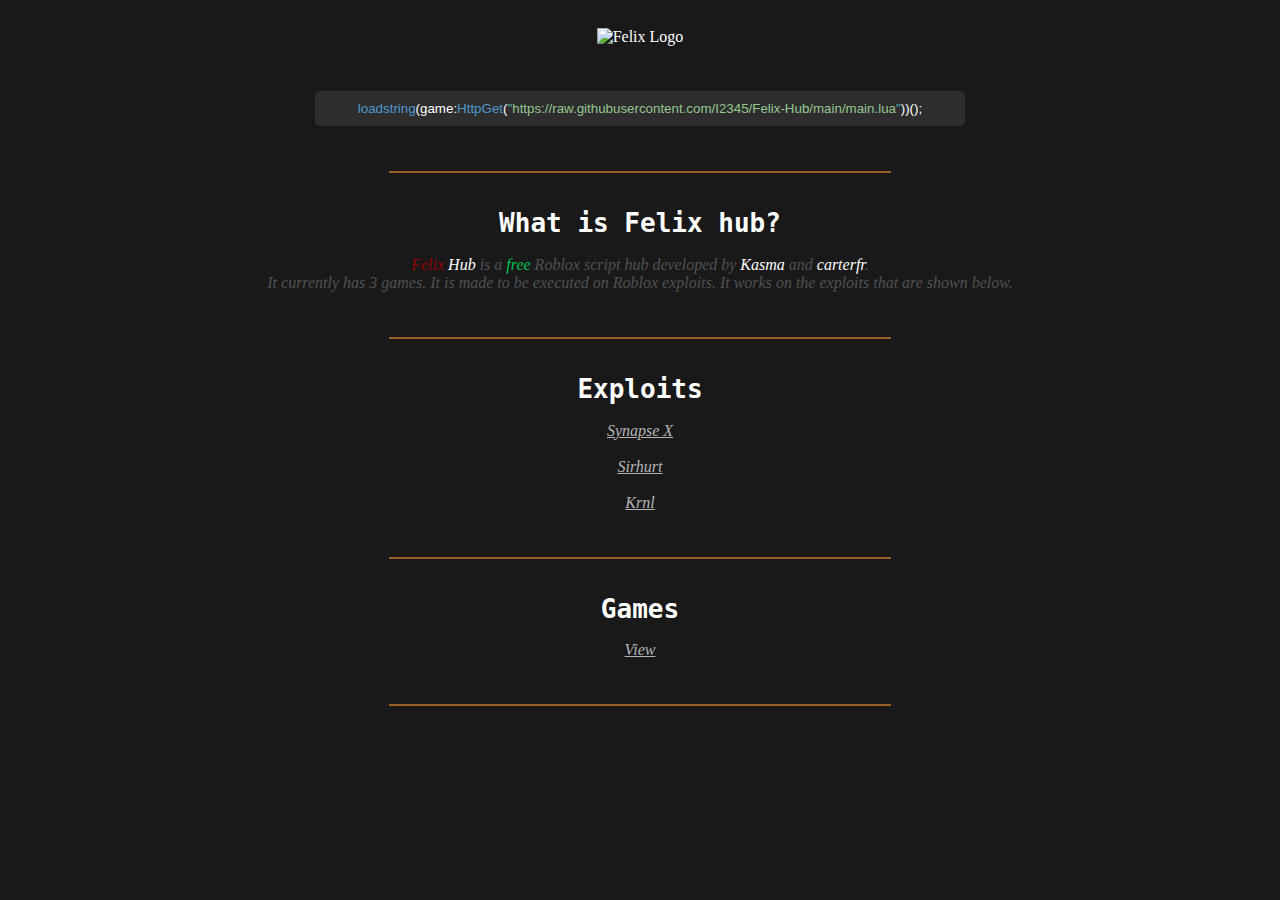
==== docs/index.html @ eedbfa54 "Add files via upload" ====
<!DOCTYPE html>
<html>
    <head>
        <title>Felix Hub</title>

        <meta charset = "utf-8">
		<link rel = "shortcut icon" type = "image/x-icon" href="Logo.ico" />

		<meta name = "author" content = "Felix Hub" />
		<meta name = "description" content = "Felix Hub" />
		<meta name = "keywords" content = "Felix, Hub, Felix Hub, script, lua, krnl, syn, Synapse, Script hub" />

		<meta property = "og:title" content = "Felix Hub" />
		<meta property = "og:description" content = "Official website for Felix hub" />
		<meta property = "og:type" content = "website" />
		<meta property = "og:url" content = "" />
		<meta property = "og:secure_url" content = "">
		<meta property = "og:image" content = "" />

        <style>
            body {
				background-color: rgb(25, 25, 25);
                color: white;
                font-family: "Trebuchet MS";
                background-image: url(Background.png);
				background-attachment: fixed;
				background-size: cover;
				background-repeat: no-repeat;
			}

            body::-webkit-scrollbar {
                width: 12px;
            }
      
            body::-webkit-scrollbar-thumb {
                background-color: rgb(80, 80, 80);
            }

            #owlImage {
                margin-top: 20px;
                height: 90px;
            }

            #scriptBtn {
                color: rgb(255, 255, 255);
                background-color: rgb(45, 45, 45);
                margin-top: 45px;
                border: 0px;
                border-radius: 5px;
                cursor: pointer;
                width: 650px;
                height: 35px;
            }

            #copyPopup {
                color: rgb(0, 0, 0);
                background-color: rgb(255, 255, 255);
                border: 0px;
                border-radius: 4px;
                text-align: center;
                position: absolute;
                display: none;
                width: 150px;
                height: 35px;
            }

            #gamesBtn {
                background-color: rgb(45, 45, 45); 
                color: rgb(255, 255, 255); 
                font-size: large; 
                border: 0px; 
                border-radius: 2px;
                cursor: pointer; 
                width: 100px; 
                height: 50px;
            }

            #discordBtn {
                background-color: rgb(114, 137, 218); 
                color: rgb(255, 255, 255); 
                font-size: large; 
                border: 0px; 
                border-radius: 2px;
                cursor: pointer; 
                width: 100px; 
                height: 50px;
            }

            #detailLine {
                margin-top: 45px;
                border: 1px solid rgb(153, 95, 39);
                width: 500px;
                height: 0px;
            }

            #copyBtn:hover {
                background-color: rgb(70, 70, 70);
            }
        </style>
    </head>
    <body>
        <input type="text" value="Copied to clipboard!" readonly id="copyPopup">
        <center>
            <img src="https://cdn.discordapp.com/attachments/880499651764191297/918914079064731698/Lal.png" alt="Felix Logo" id="owlImage">
            <br>
            <button id="scriptBtn"><span style="color: rgb(78, 153, 204);">loadstring</span>(game:<span style="color: rgb(78, 153, 204);">HttpGet</span>(<span style="color: rgb(80, 179, 179);">"</span><span style="color: rgb(149, 199, 144);">https://raw.githubusercontent.com/I2345/Felix-Hub/main/main.lua</span><span style="color: rgb(80, 179, 179);">"</span>))();</button>
            <br>
            <div id="detailLine"></div>
            <br>
            <h1 style="font-family: monospace;">What is Felix hub?</h1>
            <i style="color: rgb(81, 81, 81);"><span style="color: rgb(148, 4, 4);">Felix</span> <span style="color: rgb(255, 255, 255);">Hub</span> is a <span style="color: rgb(0, 192, 80);">free</span> Roblox script hub developed by <span style="color: rgb(255, 255, 255);">Kasma</span> and <span style="color: rgb(255, 255, 255);">carterfr</span>.<br>It currently has 3 games. It is made to be executed on Roblox exploits. It works on the exploits that are shown below.</i>
            <div id="detailLine"></div>
            <br>
            <h1 style="font-family: monospace;">Exploits</h1>
            <i style="color: rgb(180, 180, 180);"><a href="https://x.synapse.to/" target = "_blank" style="color: rgb(180, 180, 180);">Synapse X</a><br><br><a href="https://www.asshurthosting.pw/" target = "_blank" style="color: rgb(180, 180, 180);">Sirhurt</a><br><br><a href="https://cdn.discordapp.com/attachments/657795414820651008/673024862163304488/Krnl_Bootstrapper.exe" target = "_blank" style="color: rgb(180, 180, 180);">Krnl</a></i>
            <div id="detailLine"></div>
            <br>
            <h1 style="font-family: monospace;">Games</h1>
            <i style="color: rgb(180, 180, 180);"><a href="games.html" target = "_blank" style="color: rgb(180, 180, 180);">View</a>
            <div id="detailLine"></div>
            <br>
            <br>
            <br>
            <br>
        </center>

        <script type="text/javascript">
            const scriptBtn = document.getElementById("scriptBtn");
            const copyPopup = document.getElementById("copyPopup");
            const discordBtn = document.getElementById("discordBtn");

            scriptBtn.addEventListener("click", () => {
                const scriptBox = document.createElement("textarea");
                scriptBox.value = 'loadstring(game:HttpGet("https://raw.githubusercontent.com/I2345/Felix-Hub/main/main.lua"))();';
                document.body.appendChild(scriptBox);
                scriptBox.select();
                document.execCommand("copy");
                document.body.removeChild(scriptBox);
                copyPopup.style.display = "block";
                setTimeout(() => {copyPopup.style.display = "none";}, 1000);
            });
        </script>
    </body>
</html>
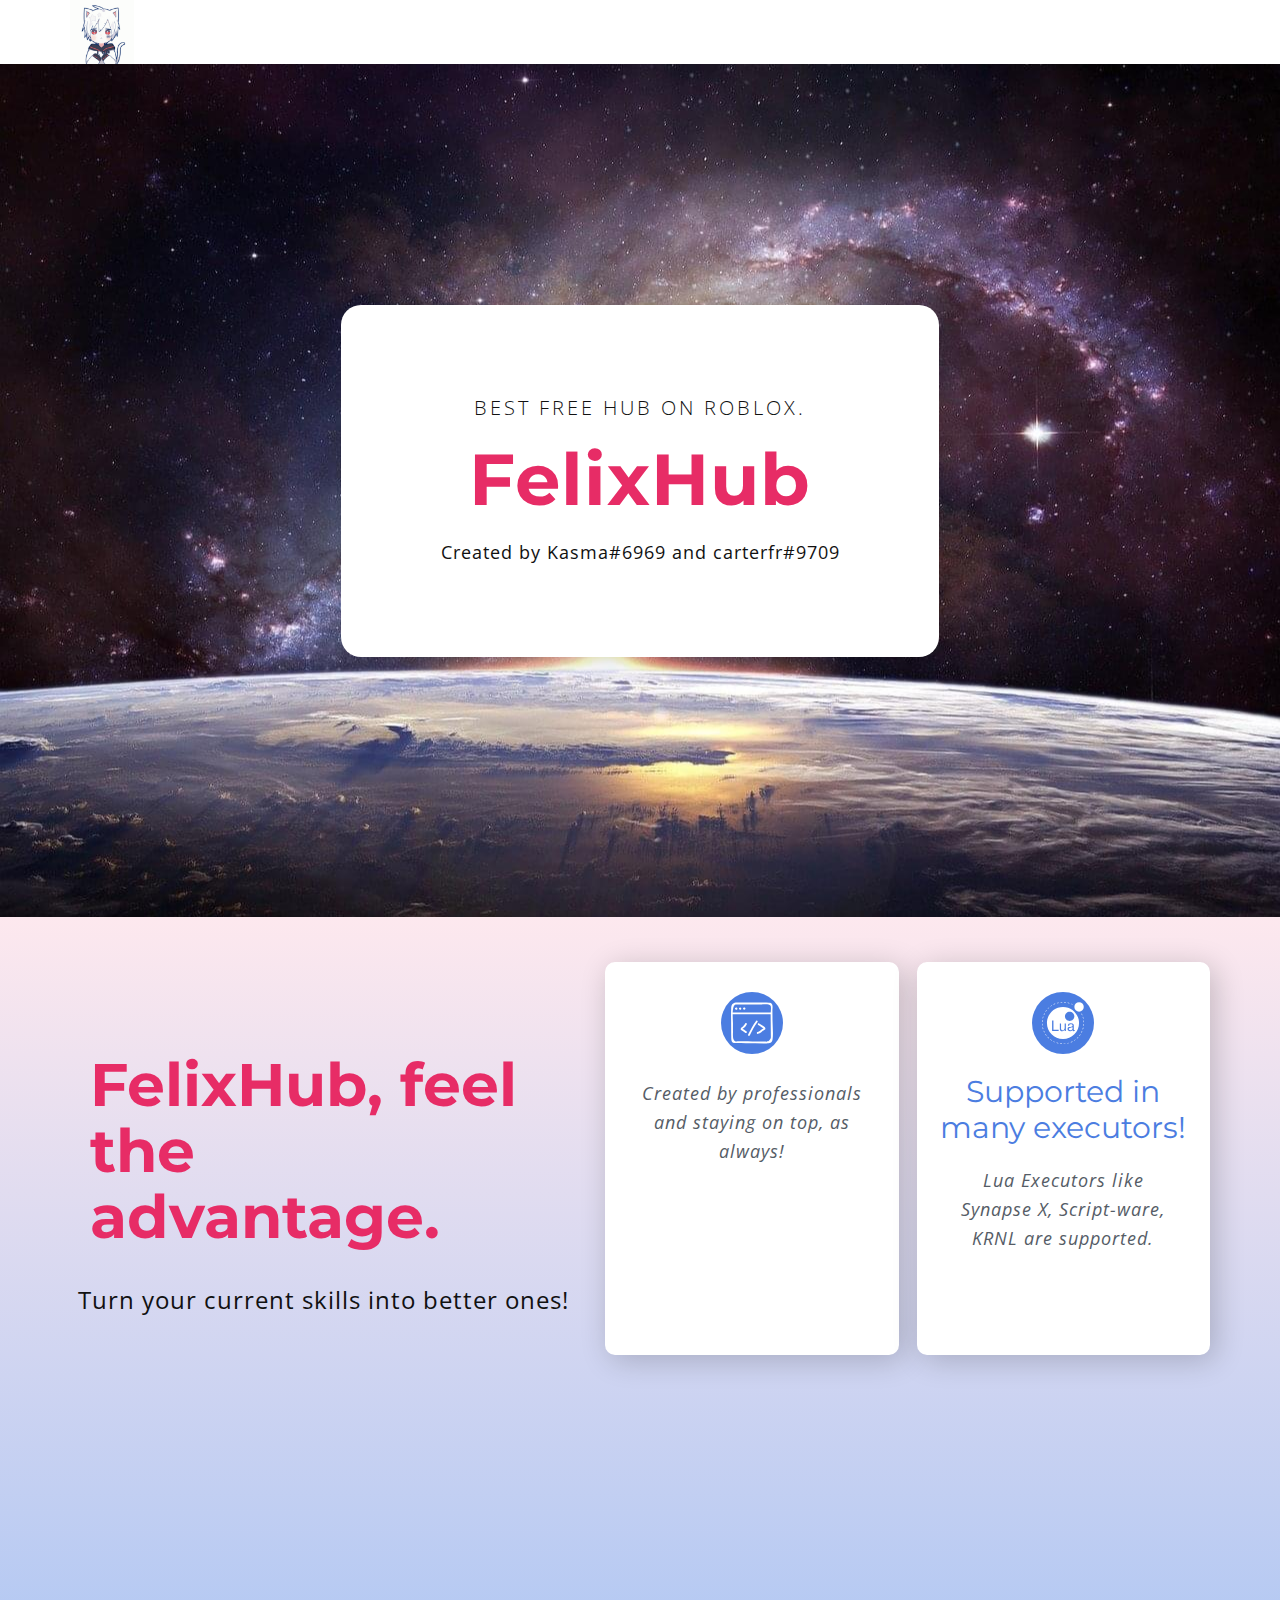
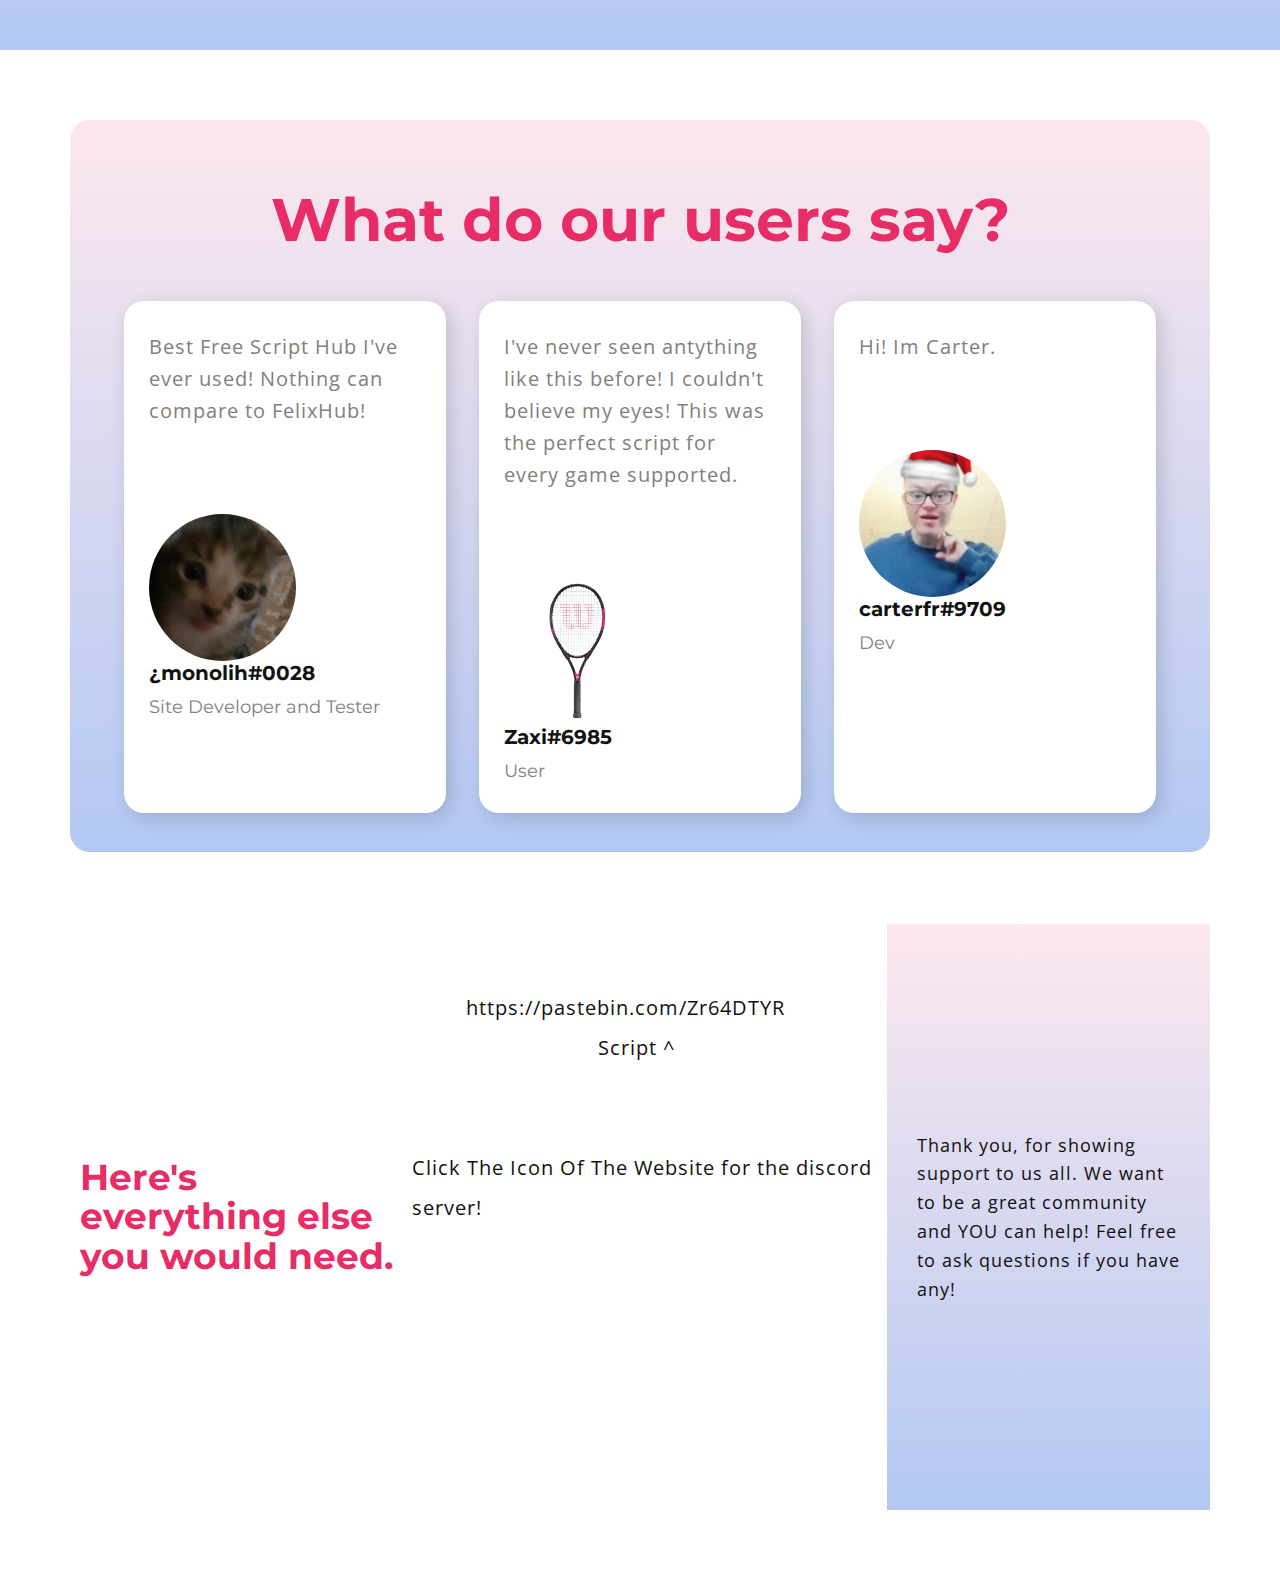
==== commit b3e33053: "Add files via upload" ====
--- a/docs/index.html
+++ b/docs/index.html
@@ -1,144 +1,170 @@
-<!DOCTYPE html>
-<html>
-    <head>
-        <title>Felix Hub</title>
-
-        <meta charset = "utf-8">
-		<link rel = "shortcut icon" type = "image/x-icon" href="Logo.ico" />
-
-		<meta name = "author" content = "Felix Hub" />
-		<meta name = "description" content = "Felix Hub" />
-		<meta name = "keywords" content = "Felix, Hub, Felix Hub, script, lua, krnl, syn, Synapse, Script hub" />
-
-		<meta property = "og:title" content = "Felix Hub" />
-		<meta property = "og:description" content = "Official website for Felix hub" />
-		<meta property = "og:type" content = "website" />
-		<meta property = "og:url" content = "" />
-		<meta property = "og:secure_url" content = "">
-		<meta property = "og:image" content = "" />
-
-        <style>
-            body {
-				background-color: rgb(25, 25, 25);
-                color: white;
-                font-family: "Trebuchet MS";
-                background-image: url(Background.png);
-				background-attachment: fixed;
-				background-size: cover;
-				background-repeat: no-repeat;
-			}
-
-            body::-webkit-scrollbar {
-                width: 12px;
-            }
-      
-            body::-webkit-scrollbar-thumb {
-                background-color: rgb(80, 80, 80);
-            }
-
-            #owlImage {
-                margin-top: 20px;
-                height: 90px;
-            }
-
-            #scriptBtn {
-                color: rgb(255, 255, 255);
-                background-color: rgb(45, 45, 45);
-                margin-top: 45px;
-                border: 0px;
-                border-radius: 5px;
-                cursor: pointer;
-                width: 650px;
-                height: 35px;
-            }
-
-            #copyPopup {
-                color: rgb(0, 0, 0);
-                background-color: rgb(255, 255, 255);
-                border: 0px;
-                border-radius: 4px;
-                text-align: center;
-                position: absolute;
-                display: none;
-                width: 150px;
-                height: 35px;
-            }
-
-            #gamesBtn {
-                background-color: rgb(45, 45, 45); 
-                color: rgb(255, 255, 255); 
-                font-size: large; 
-                border: 0px; 
-                border-radius: 2px;
-                cursor: pointer; 
-                width: 100px; 
-                height: 50px;
-            }
-
-            #discordBtn {
-                background-color: rgb(114, 137, 218); 
-                color: rgb(255, 255, 255); 
-                font-size: large; 
-                border: 0px; 
-                border-radius: 2px;
-                cursor: pointer; 
-                width: 100px; 
-                height: 50px;
-            }
-
-            #detailLine {
-                margin-top: 45px;
-                border: 1px solid rgb(153, 95, 39);
-                width: 500px;
-                height: 0px;
-            }
-
-            #copyBtn:hover {
-                background-color: rgb(70, 70, 70);
-            }
-        </style>
-    </head>
-    <body>
-        <input type="text" value="Copied to clipboard!" readonly id="copyPopup">
-        <center>
-            <img src="https://cdn.discordapp.com/attachments/880499651764191297/918914079064731698/Lal.png" alt="Felix Logo" id="owlImage">
-            <br>
-            <button id="scriptBtn"><span style="color: rgb(78, 153, 204);">loadstring</span>(game:<span style="color: rgb(78, 153, 204);">HttpGet</span>(<span style="color: rgb(80, 179, 179);">"</span><span style="color: rgb(149, 199, 144);">https://raw.githubusercontent.com/I2345/Felix-Hub/main/main.lua</span><span style="color: rgb(80, 179, 179);">"</span>))();</button>
-            <br>
-            <div id="detailLine"></div>
-            <br>
-            <h1 style="font-family: monospace;">What is Felix hub?</h1>
-            <i style="color: rgb(81, 81, 81);"><span style="color: rgb(148, 4, 4);">Felix</span> <span style="color: rgb(255, 255, 255);">Hub</span> is a <span style="color: rgb(0, 192, 80);">free</span> Roblox script hub developed by <span style="color: rgb(255, 255, 255);">Kasma</span> and <span style="color: rgb(255, 255, 255);">carterfr</span>.<br>It currently has 3 games. It is made to be executed on Roblox exploits. It works on the exploits that are shown below.</i>
-            <div id="detailLine"></div>
-            <br>
-            <h1 style="font-family: monospace;">Exploits</h1>
-            <i style="color: rgb(180, 180, 180);"><a href="https://x.synapse.to/" target = "_blank" style="color: rgb(180, 180, 180);">Synapse X</a><br><br><a href="https://www.asshurthosting.pw/" target = "_blank" style="color: rgb(180, 180, 180);">Sirhurt</a><br><br><a href="https://cdn.discordapp.com/attachments/657795414820651008/673024862163304488/Krnl_Bootstrapper.exe" target = "_blank" style="color: rgb(180, 180, 180);">Krnl</a></i>
-            <div id="detailLine"></div>
-            <br>
-            <h1 style="font-family: monospace;">Games</h1>
-            <i style="color: rgb(180, 180, 180);"><a href="games.html" target = "_blank" style="color: rgb(180, 180, 180);">View</a>
-            <div id="detailLine"></div>
-            <br>
-            <br>
-            <br>
-            <br>
-        </center>
-
-        <script type="text/javascript">
-            const scriptBtn = document.getElementById("scriptBtn");
-            const copyPopup = document.getElementById("copyPopup");
-            const discordBtn = document.getElementById("discordBtn");
-
-            scriptBtn.addEventListener("click", () => {
-                const scriptBox = document.createElement("textarea");
-                scriptBox.value = 'loadstring(game:HttpGet("https://raw.githubusercontent.com/I2345/Felix-Hub/main/main.lua"))();';
-                document.body.appendChild(scriptBox);
-                scriptBox.select();
-                document.execCommand("copy");
-                document.body.removeChild(scriptBox);
-                copyPopup.style.display = "block";
-                setTimeout(() => {copyPopup.style.display = "none";}, 1000);
-            });
-        </script>
-    </body>
+<!DOCTYPE html>
+<html style="font-size: 16px;">
+  <head>
+    <meta name="viewport" content="width=device-width, initial-scale=1.0">
+    <meta charset="utf-8">
+    <meta name="keywords" content="​Felix, Hub, Felix Hub, script, lua, krnl, syn, Synapse, Script hub">
+    <meta name="description" content="FelixHub, ScriptHub, Roblox">
+    <meta name="page_type" content="np-template-header-footer-from-plugin">
+    <title>Home 1</title>
+    <link rel="stylesheet" href="goodlookingpage.css" media="screen">
+<link rel="stylesheet" href="Home-1.css" media="screen">
+    <script class="u-script" type="text/javascript" src="jquery-1.9.1.min.js" defer=""></script>
+    <script class="u-script" type="text/javascript" src="goodlookingpage.js" defer=""></script>
+    <link id="u-theme-google-font" rel="stylesheet" href="https://fonts.googleapis.com/css?family=Montserrat:100,100i,200,200i,300,300i,400,400i,500,500i,600,600i,700,700i,800,800i,900,900i|Open+Sans:300,300i,400,400i,600,600i,700,700i,800,800i">
+    <link id="u-page-google-font" rel="stylesheet" href="https://fonts.googleapis.com/css?family=Open+Sans:300,300i,400,400i,600,600i,700,700i,800,800i|Montserrat:100,100i,200,200i,300,300i,400,400i,500,500i,600,600i,700,700i,800,800i,900,900i|Montserrat:100,100i,200,200i,300,300i,400,400i,500,500i,600,600i,700,700i,800,800i,900,900i">
+    
+    
+    
+    
+    
+    <script type="application/ld+json">{
+		"@context": "http://schema.org",
+		"@type": "Organization",
+		"name": "",
+		"logo": "images/a_6859db1956e56ae74cf65eb0927b75ad.png"
+}</script>
+    <meta name="theme-color" content="#4b7de1">
+    <meta property="og:title" content="FelixHub">
+    <meta property="og:type" content="website">
+  </head>
+  <body data-home-page-title="Home 1" class="u-body"><header class="u-clearfix u-header u-header" id="sec-fce5"><div class="u-clearfix u-sheet u-sheet-1">
+        <a href="https://discord.com/invite/BjQBNTAUNw" class="u-image u-logo u-image-1" data-image-width="439" data-image-height="439">
+          <img src="images/a_6859db1956e56ae74cf65eb0927b75ad.png" class="u-logo-image u-logo-image-1">
+        </a>
+      </div></header>
+    <section class="u-align-center-xs u-clearfix u-image u-section-1" id="carousel_5937" data-image-width="1280" data-image-height="920">
+      <div class="u-clearfix u-sheet u-sheet-1">
+        <div class="u-align-center u-container-style u-group u-radius-20 u-shape-round u-white u-group-1">
+          <div class="u-container-layout u-valign-middle u-container-layout-1">
+            <h5 class="u-custom-font u-text u-text-default u-text-font u-text-1">Best free hub on roblox.<br>
+            </h5>
+            <h1 class="u-text u-text-palette-2-base u-text-2">FelixHub</h1>
+            <p class="u-text u-text-3">Created by Kasma#6969 and ​carterfr#9709</p>
+          </div>
+        </div>
+      </div>
+    </section>
+    <section class="u-align-center u-clearfix u-gradient u-section-2" id="carousel_9938">
+      <div class="u-clearfix u-sheet u-sheet-1">
+        <div class="u-align-left u-container-style u-expanded-width-md u-expanded-width-sm u-expanded-width-xs u-group u-shape-rectangle u-group-1">
+          <div class="u-container-layout u-container-layout-1">
+            <h1 class="u-text u-text-palette-2-base u-text-1">FelixHub, feel the advantage.<br>
+            </h1>
+            <p class="u-text u-text-2">Turn your current skills into better ones!<br>
+            </p>
+          </div>
+        </div>
+        <div class="u-clearfix u-expanded-width-md u-expanded-width-sm u-expanded-width-xs u-gutter-18 u-layout-wrap u-layout-wrap-1">
+          <div class="u-gutter-0 u-layout">
+            <div class="u-layout-row">
+              <div class="u-size-30">
+                <div class="u-layout-col">
+                  <div class="u-align-center u-container-style u-layout-cell u-radius-10 u-size-60 u-white u-layout-cell-1">
+                    <div class="u-container-layout u-container-layout-2"><span class="u-icon u-icon-circle u-palette-1-base u-spacing-10 u-text-white u-icon-1"><svg class="u-svg-link" preserveAspectRatio="xMidYMin slice" viewBox="0 0 52 52" style=""><use xlink:href="#svg-fd77"></use></svg><svg class="u-svg-content" viewBox="0 0 52 52" id="svg-fd77" style="enable-background:new 0 0 52 52;"><style type="text/css"> .st0{fill:currentColor;} </style><g><g><path class="st0" d="M5.7153444,3.0196626c7.208375-0.0026305,14.416749-0.0052609,21.6251221-0.0078914    c3.6041851-0.0013154,7.2083759-0.0048332,10.8125629-0.0039458c2.6883469,0.0006621,9.0847397-0.9706607,10.8401718,1.7546816    c1.083931,1.6828256,0.069828,7.7965903,0.0884209,9.8724613c0.0324211,3.6199036,0.0648422,7.2398052,0.0972633,10.8597069    s0.0648422,7.2398071,0.0972633,10.8597069c0.0147362,1.6454124,0.0294724,3.2908211,0.0442085,4.9362335    c0.0268898,3.002285,0.4466095,3.806427-1.7607574,6.0158997c-2.0892868,2.0912781-2.9524918,1.7447853-5.6366348,1.7146645    c-1.940052-0.0217705-3.8801041-0.0435371-5.8201561-0.0653076c-3.2334175-0.0362854-6.4668369-0.072567-9.7002563-0.1088486    c-3.5567608-0.0399132-7.1135216-0.0798225-10.6702814-0.1197357c-1.6167097-0.0181427-3.2334194-0.0362816-4.8501291-0.0544243    c-0.9156218-0.010273-5.0593328,0.4065285-5.8201542-0.0653076c-3.2996542-2.0463524-2.5931625-7.5946312-2.6115792-10.8581123    c-0.0220373-3.9050331,0.0037193-7.8109589,0.0064125-11.7160664c0.002389-3.4640903-2.0751817-23.1466141,3.7376983-22.8231163    c1.4467583,0.0805149,1.4422145-2.1697378,0-2.25C1.9932803,0.7264534,0.4209932,3.6954861,0.2329561,7.51933    c-0.3989935,8.1137629-0.0246353,16.341053-0.0302384,24.4655304c-0.0025623,3.7152557-0.0733257,7.4410667,0.0977079,11.1536751    c0.0882244,1.9150772-0.1633612,5.0586624,1.3338666,6.6088524c1.1466193,1.1871758,2.8986464,1.0711594,4.3977227,1.1210518    c4.1977358,0.1397133,8.4103928,0.0943756,12.6103344,0.1415024c8.0835476,0.0907097,16.1670952,0.1814156,24.2506409,0.2721252    c4.4955101,0.0504417,7.8776016,0.0404243,8.5935326-5.0820122c1.0600586-7.5846672-0.0155563-16.0068302-0.0841637-23.6671162    c-0.0353661-3.9489861-0.0707359-7.8979702-0.1061058-11.8469543c-0.020565-2.2963696,0.7209358-5.841887-0.493-7.9315519    c-0.8130341-1.3995544-2.1307983-1.5108507-3.6444664-1.6973795c-4.2664299-0.5257511-8.6486931-0.2993573-12.9375992-0.2977922    C24.7192402,0.7627277,15.2172928,0.7661951,5.7153444,0.7696626C4.2676001,0.7701908,4.2651563,3.0201917,5.7153444,3.0196626    L5.7153444,3.0196626z"></path>
+</g><g><path class="st0" d="M1.4655957,15.2653904c15.958334,0,31.9166679,0,47.875,0c1.4477692,0,1.4501648-2.25,0-2.25    c-15.9583321,0-31.916666,0-47.875,0C0.0178281,13.0153904,0.0154301,15.2653904,1.4655957,15.2653904L1.4655957,15.2653904z"></path>
+</g><g><path class="st0" d="M33.7156334,28.4595432c1.0991974,0.7080593,2.1983948,1.4161205,3.2975922,2.1241817    c0.9828072,0.6330872,3.0727615,1.5451317,3.3968315,2.7417946c0.1723366-0.4234924,0.3446732-0.8469849,0.5170059-1.2704735    c-1.3122063,0.8711433-2.7128487,1.6765289-3.9372826,2.6697121c-1.3944206,1.1310692-2.4307365,2.093708-4.2339096,2.5557976    c-1.4016762,0.3591995-0.8075924,2.5298653,0.5981369,2.1696281c1.5343513-0.3931999,2.8882179-1.0673904,4.0923882-2.1057053    c1.4541092-1.2538261,3.012661-2.2820129,4.6162872-3.3466263c0.4198875-0.2787552,0.6527481-0.7692223,0.5170021-1.2704735    c-0.3984642-1.4713593-1.4258423-2.137001-2.6502228-2.9394569c-1.6838837-1.103611-3.3856621-2.1809139-5.0782089-3.2711887    C33.6303673,25.7302856,32.5010109,27.6771278,33.7156334,28.4595432L33.7156334,28.4595432z"></path>
+</g><g><path class="st0" d="M31.2273731,23.1362705c-4.1530972,5.1489716-6.8964005,11.436636-10.001585,17.243494    c-0.6826324,1.2765617,1.2590065,2.4143677,1.9428082,1.1356201c2.9921684-5.5955124,5.6459656-11.8242493,9.6497669-16.7881241    C33.7193031,23.6102848,32.1369476,22.0085888,31.2273731,23.1362705L31.2273731,23.1362705z"></path>
+</g><g><path class="st0" d="M17.556591,26.6633339c-0.9987144,1.7159729-1.9798641,3.0071659-3.6079464,4.172327    c-0.7695513,0.5507412-1.7349358,1.1525154-1.9209919,2.163496c-0.165267,0.8980179,0.2911882,1.4290581,0.9583788,1.9197922    c1.5859613,1.1665115,3.3138208,2.0838203,4.8621759,3.3292007c1.117979,0.8992157,2.7198181-0.6830482,1.5909901-1.590992    c-0.9680214-0.7786026-1.9538059-1.532383-2.9833469-2.2285004c-0.4681625-0.3165436-1.0119801-0.5728569-1.4471149-0.9268341    c-0.1978502-0.20467-0.4301414-0.2467346-0.6968746-0.1261902c0.3267059-0.2843781,0.6727858-0.541584,1.0382376-0.7716255    c1.8454657-1.3136559,3.0108461-2.8489857,4.1493025-4.8050556C20.229208,26.5450115,18.2854309,25.4110584,17.556591,26.6633339    L17.556591,26.6633339z"></path>
+</g><g><path class="st0" d="M5.7915654,8.8149681C5.7771521,8.7709093,5.7627382,8.7268505,5.7483249,8.6827908    c0.0964398-0.3648548,0.1928792-0.7297096,0.2893186-1.0945644C6.2048359,7.537868,6.3720279,7.4875102,6.5392199,7.4371519    c0.1654749,0.0964398,0.3309503,0.1928792,0.4964256,0.289319C7.0572352,7.7862816,7.078825,7.8460927,7.1004148,7.9059033    c-0.1939669-0.5755577-0.7744045-0.953238-1.3838835-0.7857442C5.1549091,7.2745013,4.7359071,7.925777,4.9307871,8.5040426    c0.3924518,1.1645203,1.8043666,1.6236248,2.6978469,0.6751738C7.8930974,8.8984823,8.0483971,8.466608,7.9179525,8.0846519    C7.8024306,7.7463908,7.6559191,7.459703,7.3825555,7.223978c-0.4598699-0.3965521-1.1390524-0.4519377-1.5909901,0    C5.3858886,7.6296554,5.3294358,8.4164677,5.7915654,8.8149681L5.7915654,8.8149681z"></path>
+</g><g><path class="st0" d="M10.278368,8.0779934c0.0212612,0.4457226,0.1603069,0.7694912,0.455121,1.1082945    c0.3739891,0.4297924,1.22083,0.4443913,1.5909901,0c0.11131-0.1336317,0.2234802-0.2655115,0.3039465-0.420023    c0.2072554-0.3979712,0.2234707-1.0531201-0.175909-1.3633046c-0.7418728-0.5761871-1.4834785-0.5761752-2.2252827,0.0000153    c-0.4802608,0.3730392-0.3918581,1.1991315,0,1.5909905c0.4740496,0.4740496,1.1094694,0.3740177,1.5909901,0    c0.0307255-0.0238657,0.061451-0.0477314,0.0921764-0.0715971c-0.1654749,0.0964394-0.3309507,0.1928787-0.4964256,0.2893181    c-0.0493994-0.02279-0.0987997-0.0227928-0.1482029-0.0000105c-0.1654749-0.0964394-0.3309498-0.1928787-0.4964256-0.289319    c0.0307274,0.0238647,0.0614538,0.0477285,0.0921803,0.0715933c-0.0586367-0.4544353-0.1172733-0.9088697-0.17591-1.3633046    c0.0159578-0.0117826,0.0319147-0.0235658,0.0478725-0.0353484c0.5303297,0,1.0606604,0,1.5909901,0    c-0.0255136-0.0293212-0.0510283-0.0586419-0.0765419-0.0879631c0.0964394,0.1654749,0.1928787,0.3309503,0.289319,0.4964256    c-0.0029631,0.024744-0.0059261,0.049489-0.0088882,0.0742331c-0.0289574-0.6070514-0.4963293-1.1249995-1.125-1.1249995    C10.8165054,6.9529939,10.2492762,7.4681411,10.278368,8.0779934L10.278368,8.0779934z"></path>
+</g><g><path class="st0" d="M15.5054188,7.6382213c-0.024972,0.039402-0.049943,0.078804-0.0749149,0.118206    c0.134532-0.134532,0.2690639-0.2690635,0.4035959-0.4035954c-0.0413809,0.0215344-0.0827618,0.0430694-0.1241426,0.0646038    c0.37854,0,0.7570782,0,1.1356182,0c-0.0832291-0.0619769-0.1664581-0.1239533-0.2496872-0.1859303    c0.0758953,0.5889664,0.1517906,1.1779327,0.2276859,1.7669001c0.0397491-0.0420952,0.0795002-0.0841894,0.1192493-0.1262836    c-0.6401653-0.2651644-1.2803297-0.5303297-1.920495-0.795495c0.1169672,1.4253569,1.6051378,1.8284397,2.6143255,0.9290514    c0.5951996-0.5304403,0.3112698-1.3606348-0.2276859-1.7668996c-0.0367603-0.02771-0.0735207-0.0554204-0.110281-0.0831304    c0.134531,0.1345315,0.2690639,0.2690635,0.403595,0.4035954c-0.0073853,0.0103002-0.0147705,0.0206003-0.0221558,0.030901    C17.4535599,7.026824,16.9297352,6.6303067,16.2962418,6.8044c-0.5348845,0.1469946-1.0137949,0.8168726-0.7857437,1.383884    c0.177597,0.4415655,0.3778362,0.7030783,0.7628517,0.9933043c-0.0758953-0.5889673-0.1517906-1.1779337-0.2276859-1.7669001    c-0.0115719,0.0000081-0.0231438,0.0000157-0.0347157,0.0000238c0.18927-0.0511985,0.37854-0.102397,0.5678101-0.1535954    c0.0099735,0.0065184,0.019949,0.0130372,0.0299244,0.0195556c0.1654739,0.0964398,0.3309498,0.1928792,0.4964256,0.289319    c0.0076733,0.0177875,0.0153484,0.0355744,0.0230236,0.0533619c0.051199,0.1892695,0.1023979,0.3785391,0.153595,0.5678091    c-0.0031319-0.0381784-0.0062656-0.0763569-0.0093975-0.1145353c-0.0752392-0.916862-1.2047997-1.5533972-1.920496-0.795495    c-0.0397501,0.0420942-0.0795002,0.0841889-0.1192503,0.1262832c-0.5404005,0.5722694-0.357523,1.3311238,0.2276859,1.7668996    c0.08323,0.0619764,0.1664591,0.1239538,0.2496881,0.1859303c0.3240585,0.2413092,0.8051071,0.171999,1.1356182,0    c0.2722664-0.1416874,0.4400864-0.3298969,0.6026516-0.5864058C18.225626,7.5472031,16.2793121,6.4171152,15.5054188,7.6382213    L15.5054188,7.6382213z"></path>
+</g>
+</g></svg></span>
+                      <p class="u-text u-text-palette-5-dark-2 u-text-3">Created by ​professionals and staying on top, as always!<br>
+                      </p>
+                    </div>
+                  </div>
+                </div>
+              </div>
+              <div class="u-size-30">
+                <div class="u-layout-col">
+                  <div class="u-align-center u-container-style u-layout-cell u-radius-10 u-size-60 u-white u-layout-cell-2">
+                    <div class="u-container-layout u-container-layout-3"><span class="u-icon u-icon-circle u-palette-1-base u-spacing-10 u-icon-2"><svg class="u-svg-link" preserveAspectRatio="xMidYMin slice" viewBox="0 0 24 24" style=""><use xlink:href="#svg-bffd"></use></svg><svg class="u-svg-content" viewBox="0 0 24 24" id="svg-bffd"><path d="M.38 10.377l-.272-.037c-.048.344-.082.695-.101 1.041l.275.016c.018-.34.051-.682.098-1.02zM4.136 3.289l-.184-.205c-.258.232-.509.48-.746.734l.202.188c.231-.248.476-.49.728-.717zM5.769 2.059l-.146-.235c-.296.186-.586.385-.863.594l.166.219c.27-.203.554-.399.843-.578zM1.824 18.369c.185.297.384.586.593.863l.22-.164c-.205-.271-.399-.555-.58-.844l-.233.145zM1.127 16.402l-.255.104c.129.318.274.635.431.943l.005.01.245-.125-.005-.01c-.153-.301-.295-.611-.421-.922zM.298 9.309l.269.063c.076-.332.168-.664.272-.986l-.261-.087c-.108.332-.202.672-.28 1.01zM.274 12.42l-.275.01c.012.348.04.699.083 1.043l.273-.033c-.042-.336-.069-.68-.081-1.02zM.256 14.506c.073.34.162.682.264 1.014l.263-.08c-.1-.326-.187-.658-.258-.99l-.269.056zM11.573.275L11.563 0c-.348.012-.699.039-1.044.082l.034.273c.338-.041.68-.068 1.02-.08zM23.221 8.566c.1.326.186.66.256.992l.27-.059c-.072-.34-.16-.682-.262-1.014l-.264.081zM17.621 1.389c-.309-.164-.627-.314-.947-.449l-.107.252c.314.133.625.281.926.439l.128-.242zM15.693.572c-.332-.105-.67-.199-1.01-.277l-.063.268c.332.076.664.168.988.273l.085-.264zM6.674 1.545c.298-.15.606-.291.916-.418L7.486.873c-.317.127-.632.272-.937.428l-.015.008.125.244.015-.008zM23.727 11.588l.275-.01a11.797 11.797 0 0 0-.082-1.045l-.273.033c.041.338.068.682.08 1.022zM13.654.105c-.346-.047-.696-.08-1.043-.098l-.014.273c.339.018.683.051 1.019.098l.038-.273zM9.544.527l-.058-.27c-.34.072-.681.16-1.014.264l.081.262c.325-.099.659-.185.991-.256zM1.921 5.469l.231.15c.185-.285.384-.566.592-.834l-.217-.17c-.213.276-.417.563-.606.854zM.943 7.318l.253.107c.132-.313.28-.625.439-.924l-.243-.128c-.163.307-.314.625-.449.945zM18.223 21.943l.145.234c.295-.186.586-.385.863-.594l-.164-.219c-.272.204-.557.4-.844.579zM21.248 19.219l.217.17c.215-.273.418-.561.607-.854l-.23-.148c-.186.285-.385.564-.594.832zM19.855 20.715l.184.203c.258-.23.51-.479.746-.732l-.201-.188c-.23.248-.477.488-.729.717zM22.359 17.504l.244.129c.162-.307.314-.625.449-.945l-.254-.107a11.27 11.27 0 0 1-.439.923zM23.617 13.629l.273.039c.049-.346.082-.695.102-1.043l-.275-.014c-.018.338-.051.682-.1 1.018zM23.156 15.621l.264.086c.107-.332.201-.67.279-1.01l-.268-.063c-.077.333-.169.665-.275.987zM22.453 6.672c.154.303.297.617.424.932l.256-.104c-.131-.322-.277-.643-.436-.953l-.244.125zM8.296 23.418c.331.107.67.201 1.009.279l.062-.268c-.331-.076-.663-.168-.986-.273l-.085.262zM10.335 23.889c.345.049.696.082 1.043.102l.014-.275c-.339-.018-.682-.051-1.019-.098l-.038.271zM17.326 22.449c-.303.154-.613.297-.926.424l.104.256c.318-.131.639-.275.947-.434l.004-.002-.123-.246-.006.002zM4.613 21.467c.274.213.562.418.854.605l.149-.23c-.285-.184-.565-.385-.833-.592l-.17.217zM12.417 23.725l.009.275c.348-.014.699-.041 1.045-.084l-.035-.271c-.336.041-.68.068-1.019.08zM6.37 22.604c.307.162.625.314.946.449l.107-.254c-.313-.133-.624-.279-.924-.439l-.129.244zM3.083 20.041c.233.258.48.51.734.746l.188-.201c-.249-.23-.49-.477-.717-.729l-.205.184zM14.445 23.475l.059.27c.34-.074.68-.162 1.014-.266l-.082-.262c-.325.099-.659.185-.991.258zM21.18.129A2.689 2.689 0 1 0 21.18 5.507 2.689 2.689 0 1 0 21.18.129zM15.324 15.447c0 .471.314.66.852.66.67 0 1.297-.396 1.297-1.016v-.645c-.23.107-.379.141-1.107.24-.735.109-1.042.306-1.042.761zM12 2.818c-5.07 0-9.18 4.109-9.18 9.18 0 5.068 4.11 9.18 9.18 9.18 5.07 0 9.18-4.111 9.18-9.18 0-5.07-4.11-9.18-9.18-9.18zm-2.487 13.77H5.771v-6.023h.769v5.346h2.974v.677zm4.13 0h-.619v-.67c-.405.57-.811.793-1.446.793-.843 0-1.38-.463-1.38-1.182v-3.271h.686v3c0 .52.347.85.893.85.719 0 1.181-.578 1.181-1.461v-2.389h.686v4.33zm-.53-8.393c0-1.484 1.205-2.689 2.689-2.689s2.688 1.205 2.688 2.689-1.203 2.688-2.688 2.688-2.689-1.203-2.689-2.688zm5.567 7.856v.52c-.223.059-.33.074-.471.074-.34 0-.637-.238-.711-.57-.381.406-.918.637-1.471.637-.877 0-1.422-.463-1.422-1.248 0-.527.256-.916.76-1.123.266-.107.414-.141 1.389-.264.545-.066.719-.191.719-.48v-.182c0-.412-.348-.645-.967-.645-.645 0-.957.24-1.016.77h-.693c.041-1 .686-1.404 1.734-1.404 1.066 0 1.627.412 1.627 1.182v2.412c0 .215.133.338.373.338.041-.002.074-.002.149-.017z"></path></svg></span>
+                      <h3 class="u-text u-text-palette-1-base u-text-4">Supported in many executors!<br>
+                      </h3>
+                      <p class="u-text u-text-palette-5-dark-2 u-text-5">Lua Executors like Synapse X, Script-ware, KRNL are supported.<br>
+                      </p>
+                    </div>
+                  </div>
+                </div>
+              </div>
+            </div>
+          </div>
+        </div>
+      </div>
+    </section>
+    <section class="u-align-center u-clearfix u-section-3" id="carousel_1f11">
+      <div class="u-clearfix u-sheet u-valign-middle-md u-sheet-1">
+        <div class="u-expanded-width u-gradient u-radius-20 u-shape u-shape-round u-shape-1"></div>
+        <h1 class="u-custom-font u-heading-font u-text u-text-default-lg u-text-default-md u-text-default-sm u-text-default-xl u-text-1"> What do our users say?<br>
+        </h1>
+        <div class="u-list u-list-1">
+          <div class="u-repeater u-repeater-1">
+            <div class="u-align-left u-container-style u-list-item u-radius-20 u-repeater-item u-shape-round u-white u-list-item-1">
+              <div class="u-container-layout u-similar-container u-valign-top u-container-layout-1">
+                <p class="u-text u-text-default u-text-grey-50 u-text-2">Best Free Script Hub I've ever used! Nothing can compare to FelixHub!<br>
+                </p>
+                <div alt="" class="u-image u-image-circle u-image-1" data-image-width="826" data-image-height="826"></div>
+                <h5 class="u-text u-text-default u-text-3"> ¿monolih#0028</h5>
+                <h6 class="u-text u-text-default u-text-grey-50 u-text-4">Site Developer and Tester<br>
+                </h6>
+              </div>
+            </div>
+            <div class="u-align-left u-container-style u-list-item u-radius-20 u-repeater-item u-shape-round u-white u-list-item-2">
+              <div class="u-container-layout u-similar-container u-valign-top u-container-layout-2">
+                <p class="u-text u-text-default u-text-grey-50 u-text-5">I've never seen antything like this before! I couldn't believe my eyes! This was the perfect script for every game supported.<br>
+                </p>
+                <div alt="" class="u-image u-image-circle u-image-2" data-image-width="1024" data-image-height="1024"></div>
+                <h5 class="u-text u-text-default u-text-6"> Zaxi#6985</h5>
+                <h6 class="u-text u-text-default u-text-grey-50 u-text-7">User</h6>
+              </div>
+            </div>
+            <div class="u-align-left u-container-style u-list-item u-radius-20 u-repeater-item u-shape-round u-white u-list-item-3">
+              <div class="u-container-layout u-similar-container u-valign-top u-container-layout-3">
+                <p class="u-text u-text-default u-text-grey-50 u-text-8">Hi! Im Carter.<br>
+                </p>
+                <div alt="" class="u-image u-image-circle u-image-3" data-image-width="150" data-image-height="150"></div>
+                <h5 class="u-text u-text-default u-text-9">carterfr#9709</h5>
+                <h6 class="u-text u-text-default u-text-grey-50 u-text-10">Dev</h6>
+              </div>
+            </div>
+          </div>
+        </div>
+      </div>
+    </section>
+    <section class="u-clearfix u-section-4" id="carousel_ef73">
+      <div class="u-clearfix u-sheet u-valign-middle u-sheet-1">
+        <div class="u-clearfix u-expanded-width u-layout-wrap u-layout-wrap-1">
+          <div class="u-layout">
+            <div class="u-layout-row">
+              <div class="u-container-style u-layout-cell u-size-18-xl u-size-20-lg u-size-30-md u-size-30-sm u-size-30-xs u-layout-cell-1">
+                <div class="u-container-layout u-valign-middle u-container-layout-1">
+                  <h2 class="u-text u-text-palette-2-base u-text-1">Here's everything else you would need.<br>
+                  </h2>
+                </div>
+              </div>
+              <div class="u-container-style u-layout-cell u-size-23-lg u-size-25-xl u-size-30-md u-size-30-sm u-size-30-xs u-layout-cell-2">
+                <div class="u-container-layout u-container-layout-2">
+                  <p class="u-spacing-10 u-text u-text-2"> &nbsp;&nbsp;&nbsp;&nbsp;&nbsp;&nbsp;&nbsp;&nbsp; https://pastebin.com/Zr64DTYR<br>&nbsp;&nbsp;&nbsp;&nbsp;&nbsp;&nbsp;&nbsp;&nbsp;&nbsp;&nbsp;&nbsp;&nbsp;&nbsp;&nbsp;&nbsp;&nbsp;&nbsp;&nbsp;&nbsp;&nbsp;&nbsp;&nbsp;&nbsp;&nbsp;&nbsp;&nbsp;&nbsp;&nbsp;&nbsp;&nbsp; Script ^<br>
+                    <br>
+                    <br>Click The Icon Of The Website for the discord server!<br>
+                  </p>
+                </div>
+              </div>
+              <div class="u-container-style u-gradient u-layout-cell u-size-17-lg u-size-17-xl u-size-60-md u-size-60-sm u-size-60-xs u-layout-cell-3">
+                <div class="u-container-layout u-valign-middle u-container-layout-3">
+                  <p class="u-text u-text-3">Thank you, for showing support to us all. We want to be a great community and YOU can help! Feel free to ask questions if you have any!<br>
+                  </p>
+                </div>
+              </div>
+            </div>
+          </div>
+        </div>
+      </div>
+    </section>
+    
+    
+
+  </body>
 </html>--- a/docs/goodlookingpage.css
+++ b/docs/goodlookingpage.css
@@ -0,0 +1,35271 @@
+/*begin-commonstyles library*//*!
+ * froala_editor v4.0.6 (https://www.froala.com/wysiwyg-editor)
+ * License https://froala.com/wysiwyg-editor/terms/
+ * Copyright 2014-2021 Froala Labs
+ */
+
+.fr-clearfix::after {
+  clear: both;
+  display: block;
+  content: "";
+  height: 0; }
+
+.fr-hide-by-clipping {
+  position: absolute;
+  width: 1px;
+  height: 1px;
+  padding: 0;
+  margin: -1px;
+  overflow: hidden;
+  clip: rect(0, 0, 0, 0);
+  border: 0; }
+
+.fr-view img.fr-rounded, .fr-view .fr-img-caption.fr-rounded img {
+  border-radius: 10px;
+  -moz-border-radius: 10px;
+  -webkit-border-radius: 10px;
+  -moz-background-clip: padding;
+  -webkit-background-clip: padding-box;
+  background-clip: padding-box; }
+
+.fr-view img.fr-shadow, .fr-view .fr-img-caption.fr-shadow img {
+  -webkit-box-shadow: 10px 10px 5px 0px #cccccc;
+  -moz-box-shadow: 10px 10px 5px 0px #cccccc;
+  box-shadow: 10px 10px 5px 0px #cccccc; }
+
+.fr-view img.fr-bordered, .fr-view .fr-img-caption.fr-bordered img {
+  border: solid 5px #CCC; }
+
+.fr-view img.fr-bordered {
+  -webkit-box-sizing: content-box;
+  -moz-box-sizing: content-box;
+  box-sizing: content-box; }
+
+.fr-view .fr-img-caption.fr-bordered img {
+  -webkit-box-sizing: border-box;
+  -moz-box-sizing: border-box;
+  box-sizing: border-box; }
+
+.fr-view {
+  word-wrap: break-word; }
+  .fr-view span[style~="color:"] a {
+    color: inherit; }
+  .fr-view strong {
+    font-weight: 700; }
+  .fr-view table[border='0'] td:not([class]), .fr-view table[border='0'] th:not([class]), .fr-view table[border='0'] td[class=""], .fr-view table[border='0'] th[class=""] {
+    border-width: 0px; }
+  .fr-view table {
+    border: none;
+    border-collapse: collapse;
+    empty-cells: show;
+    max-width: 100%; }
+    .fr-view table td {
+      min-width: 5px; }
+    .fr-view table.fr-dashed-borders td, .fr-view table.fr-dashed-borders th {
+      border-style: dashed; }
+    .fr-view table.fr-alternate-rows tbody tr:nth-child(2n) {
+      background: whitesmoke; }
+    .fr-view table td, .fr-view table th {
+      border: 1px solid #DDD; }
+      .fr-view table td:empty, .fr-view table th:empty {
+        height: 20px; }
+      .fr-view table td.fr-highlighted, .fr-view table th.fr-highlighted {
+        border: 1px double red; }
+      .fr-view table td.fr-thick, .fr-view table th.fr-thick {
+        border-width: 2px; }
+    .fr-view table th {
+      background: #ececec; }
+  .fr-view hr {
+    clear: both;
+    user-select: none;
+    -o-user-select: none;
+    -moz-user-select: none;
+    -khtml-user-select: none;
+    -webkit-user-select: none;
+    -ms-user-select: none;
+    break-after: always;
+    page-break-after: always; }
+  .fr-view .fr-file {
+    position: relative; }
+    .fr-view .fr-file::after {
+      position: relative;
+      content: "\1F4CE";
+      font-weight: normal; }
+  .fr-view pre {
+    white-space: pre-wrap;
+    word-wrap: break-word;
+    overflow: visible; }
+/*  .fr-view[dir="rtl"] blockquote {
+    border-left: none;
+    border-right: solid 2px #5E35B1;
+    margin-right: 0;
+    padding-right: 5px;
+    padding-left: 0; }
+    .fr-view[dir="rtl"] blockquote blockquote {
+      border-color: #00BCD4; }
+      .fr-view[dir="rtl"] blockquote blockquote blockquote {
+        border-color: #43A047; }
+  .fr-view blockquote {
+    border-left: solid 2px #5E35B1;
+    margin-left: 0;
+    padding-left: 5px;
+    color: #5E35B1; }
+    .fr-view blockquote blockquote {
+      border-color: #00BCD4;
+      color: #00BCD4; }
+      .fr-view blockquote blockquote blockquote {
+        border-color: #43A047;
+        color: #43A047; } */
+  .fr-view span.fr-emoticon {
+    font-weight: normal;
+    font-family: "Apple Color Emoji","Segoe UI Emoji","NotoColorEmoji","Segoe UI Symbol","Android Emoji","EmojiSymbols";
+    display: inline;
+    line-height: 0; }
+    .fr-view span.fr-emoticon.fr-emoticon-img {
+      background-repeat: no-repeat !important;
+      font-size: inherit;
+      height: 1em;
+      width: 1em;
+      min-height: 20px;
+      min-width: 20px;
+      display: inline-block;
+      margin: -.1em .1em .1em;
+      line-height: 1;
+      vertical-align: middle; }
+  .fr-view .fr-text-gray {
+    color: #AAA !important; }
+  .fr-view .fr-text-bordered {
+    border-top: solid 1px #222;
+    border-bottom: solid 1px #222;
+    padding: 10px 0; }
+  .fr-view .fr-text-spaced {
+    letter-spacing: 1px; }
+  .fr-view .fr-text-uppercase {
+    text-transform: uppercase; }
+  .fr-view .fr-class-highlighted {
+    background-color: #ffff00; }
+  .fr-view .fr-class-code {
+    border-color: #cccccc;
+    border-radius: 2px;
+    -moz-border-radius: 2px;
+    -webkit-border-radius: 2px;
+    -moz-background-clip: padding;
+    -webkit-background-clip: padding-box;
+    background-clip: padding-box;
+    background: #f5f5f5;
+    padding: 10px;
+    font-family: "Courier New", Courier, monospace; }
+  .fr-view .fr-class-transparency {
+    opacity: 0.5; }
+  .fr-view img {
+    position: relative;
+    max-width: 100%; }
+    .fr-view img.fr-dib {
+      margin: 10px auto;
+      display: block;
+      float: none;
+      vertical-align: top; }
+      .fr-view img.fr-dib.fr-fil {
+        margin-left: 0;
+        text-align: left; }
+      .fr-view img.fr-dib.fr-fir {
+        margin-right: 0;
+        text-align: right; }
+    .fr-view img.fr-dii {
+      display: inline-block;
+      float: none;
+      vertical-align: bottom;
+      margin-left: 5px;
+      margin-right: 5px;
+      max-width: calc(100% - (2 * 5px)); }
+      .fr-view img.fr-dii.fr-fil {
+        float: left;
+        margin: 10px 15px 10px 0;
+        max-width: calc(100% - 5px); }
+      .fr-view img.fr-dii.fr-fir {
+        float: right;
+        margin: 10px 0 10px 15px;
+        max-width: calc(100% - 5px); }
+  .fr-view span.fr-img-caption {
+    position: relative;
+    max-width: 100%; }
+    .fr-view span.fr-img-caption.fr-dib {
+      margin: 5px auto;
+      display: block;
+      float: none;
+      vertical-align: top; }
+      .fr-view span.fr-img-caption.fr-dib.fr-fil {
+        margin-left: 0;
+        text-align: left; }
+      .fr-view span.fr-img-caption.fr-dib.fr-fir {
+        margin-right: 0;
+        text-align: right; }
+    .fr-view span.fr-img-caption.fr-dii {
+      display: inline-block;
+      float: none;
+      vertical-align: bottom;
+      margin-left: 5px;
+      margin-right: 5px;
+      max-width: calc(100% - (2 * 5px)); }
+      .fr-view span.fr-img-caption.fr-dii.fr-fil {
+        float: left;
+        margin: 5px 5px 5px 0;
+        max-width: calc(100% - 5px); }
+      .fr-view span.fr-img-caption.fr-dii.fr-fir {
+        float: right;
+        margin: 5px 0 5px 5px;
+        max-width: calc(100% - 5px); }
+  .fr-view .fr-video {
+    text-align: center;
+    position: relative; }
+    .fr-view .fr-video.fr-rv {
+      padding-bottom: 56.25%;
+      padding-top: 30px;
+      height: 0;
+      overflow: hidden; }
+      .fr-view .fr-video.fr-rv > iframe, .fr-view .fr-video.fr-rv object, .fr-view .fr-video.fr-rv embed {
+        position: absolute !important;
+        top: 0;
+        left: 0;
+        width: 100%;
+        height: 100%; }
+    .fr-view .fr-video > * {
+      -webkit-box-sizing: content-box;
+      -moz-box-sizing: content-box;
+      box-sizing: content-box;
+      max-width: 100%;
+      border: none; }
+    .fr-view .fr-video.fr-dvb {
+      display: block;
+      clear: both; }
+      .fr-view .fr-video.fr-dvb.fr-fvl {
+        text-align: left; }
+      .fr-view .fr-video.fr-dvb.fr-fvr {
+        text-align: right; }
+    .fr-view .fr-video.fr-dvi {
+      display: inline-block; }
+      .fr-view .fr-video.fr-dvi.fr-fvl {
+        float: left; }
+      .fr-view .fr-video.fr-dvi.fr-fvr {
+        float: right; }
+  .fr-view a.fr-strong {
+    font-weight: 700; }
+  .fr-view a.fr-green {
+    color: green; }
+  .fr-view .fr-img-caption {
+    text-align: center; }
+    .fr-view .fr-img-caption .fr-img-wrap {
+      padding: 0;
+      margin: auto;
+      text-align: center;
+      width: 100%; }
+      .fr-view .fr-img-caption .fr-img-wrap a {
+        display: block; }
+      .fr-view .fr-img-caption .fr-img-wrap img {
+        display: block;
+        margin: auto;
+        width: 100%; }
+      .fr-view .fr-img-caption .fr-img-wrap > span {
+        margin: auto;
+        display: block;
+        padding: 5px 5px 10px;
+        font-size: 14px;
+        font-weight: initial;
+        -webkit-box-sizing: border-box;
+        -moz-box-sizing: border-box;
+        box-sizing: border-box;
+        -webkit-opacity: 0.9;
+        -moz-opacity: 0.9;
+        opacity: 0.9;
+        -ms-filter: "progid:DXImageTransform.Microsoft.Alpha(Opacity=0)";
+        width: 100%;
+        text-align: center; }
+  .fr-view button.fr-rounded, .fr-view input.fr-rounded, .fr-view textarea.fr-rounded {
+    border-radius: 10px;
+    -moz-border-radius: 10px;
+    -webkit-border-radius: 10px;
+    -moz-background-clip: padding;
+    -webkit-background-clip: padding-box;
+    background-clip: padding-box; }
+  .fr-view button.fr-large, .fr-view input.fr-large, .fr-view textarea.fr-large {
+    font-size: 24px; }
+
+/**
+ * Image style.
+ */
+a.fr-view.fr-strong {
+  font-weight: 700; }
+a.fr-view.fr-green {
+  color: green; }
+
+/**
+ * Link style.
+ */
+img.fr-view {
+  position: relative;
+  max-width: 100%; }
+  img.fr-view.fr-dib {
+    margin: 5px auto;
+    display: block;
+    float: none;
+    vertical-align: top; }
+    img.fr-view.fr-dib.fr-fil {
+      margin-left: 0;
+      text-align: left; }
+    img.fr-view.fr-dib.fr-fir {
+      margin-right: 0;
+      text-align: right; }
+  img.fr-view.fr-dii {
+    display: inline-block;
+    float: none;
+    vertical-align: bottom;
+    margin-left: 5px;
+    margin-right: 5px;
+    max-width: calc(100% - (2 * 5px)); }
+    img.fr-view.fr-dii.fr-fil {
+      float: left;
+      margin: 5px 5px 5px 0;
+      max-width: calc(100% - 5px); }
+    img.fr-view.fr-dii.fr-fir {
+      float: right;
+      margin: 5px 0 5px 5px;
+      max-width: calc(100% - 5px); }
+
+span.fr-img-caption.fr-view {
+  position: relative;
+  max-width: 100%; }
+  span.fr-img-caption.fr-view.fr-dib {
+    margin: 5px auto;
+    display: block;
+    float: none;
+    vertical-align: top; }
+    span.fr-img-caption.fr-view.fr-dib.fr-fil {
+      margin-left: 0;
+      text-align: left; }
+    span.fr-img-caption.fr-view.fr-dib.fr-fir {
+      margin-right: 0;
+      text-align: right; }
+  span.fr-img-caption.fr-view.fr-dii {
+    display: inline-block;
+    float: none;
+    vertical-align: bottom;
+    margin-left: 5px;
+    margin-right: 5px;
+    max-width: calc(100% - (2 * 5px)); }
+    span.fr-img-caption.fr-view.fr-dii.fr-fil {
+      float: left;
+      margin: 5px 5px 5px 0;
+      max-width: calc(100% - 5px); }
+    span.fr-img-caption.fr-view.fr-dii.fr-fir {
+      float: right;
+      margin: 5px 0 5px 5px;
+      max-width: calc(100% - 5px); }
+/*end-commonstyles library*//*begin-commonstyles library*/@charset "UTF-8";
+
+/*!
+ * animate.css -http://daneden.me/animate
+ * Version - 3.7.0
+ * Licensed under the MIT license - http://opensource.org/licenses/MIT
+ *
+ * Copyright (c) 2018 Daniel Eden
+ */
+
+@-webkit-keyframes bounce {
+  from,
+  20%,
+  53%,
+  80%,
+  to {
+    -webkit-animation-timing-function: cubic-bezier(0.215, 0.61, 0.355, 1);
+    animation-timing-function: cubic-bezier(0.215, 0.61, 0.355, 1);
+    -webkit-transform: translate3d(0, 0, 0);
+    transform: translate3d(0, 0, 0);
+  }
+
+  40%,
+  43% {
+    -webkit-animation-timing-function: cubic-bezier(0.755, 0.05, 0.855, 0.06);
+    animation-timing-function: cubic-bezier(0.755, 0.05, 0.855, 0.06);
+    -webkit-transform: translate3d(0, -30px, 0);
+    transform: translate3d(0, -30px, 0);
+  }
+
+  70% {
+    -webkit-animation-timing-function: cubic-bezier(0.755, 0.05, 0.855, 0.06);
+    animation-timing-function: cubic-bezier(0.755, 0.05, 0.855, 0.06);
+    -webkit-transform: translate3d(0, -15px, 0);
+    transform: translate3d(0, -15px, 0);
+  }
+
+  90% {
+    -webkit-transform: translate3d(0, -4px, 0);
+    transform: translate3d(0, -4px, 0);
+  }
+}
+
+@keyframes bounce {
+  from,
+  20%,
+  53%,
+  80%,
+  to {
+    -webkit-animation-timing-function: cubic-bezier(0.215, 0.61, 0.355, 1);
+    animation-timing-function: cubic-bezier(0.215, 0.61, 0.355, 1);
+    -webkit-transform: translate3d(0, 0, 0);
+    transform: translate3d(0, 0, 0);
+  }
+
+  40%,
+  43% {
+    -webkit-animation-timing-function: cubic-bezier(0.755, 0.05, 0.855, 0.06);
+    animation-timing-function: cubic-bezier(0.755, 0.05, 0.855, 0.06);
+    -webkit-transform: translate3d(0, -30px, 0);
+    transform: translate3d(0, -30px, 0);
+  }
+
+  70% {
+    -webkit-animation-timing-function: cubic-bezier(0.755, 0.05, 0.855, 0.06);
+    animation-timing-function: cubic-bezier(0.755, 0.05, 0.855, 0.06);
+    -webkit-transform: translate3d(0, -15px, 0);
+    transform: translate3d(0, -15px, 0);
+  }
+
+  90% {
+    -webkit-transform: translate3d(0, -4px, 0);
+    transform: translate3d(0, -4px, 0);
+  }
+}
+
+.bounce {
+  -webkit-animation-name: bounce;
+  animation-name: bounce;
+  -webkit-transform-origin: center bottom;
+  transform-origin: center bottom;
+}
+
+@-webkit-keyframes flash {
+  from,
+  50%,
+  to {
+    opacity: 1;
+  }
+
+  25%,
+  75% {
+    opacity: 0;
+  }
+}
+
+@keyframes flash {
+  from,
+  50%,
+  to {
+    opacity: 1;
+  }
+
+  25%,
+  75% {
+    opacity: 0;
+  }
+}
+
+.flash {
+  -webkit-animation-name: flash;
+  animation-name: flash;
+}
+
+/* originally authored by Nick Pettit - https://github.com/nickpettit/glide */
+
+@-webkit-keyframes pulse {
+  from {
+    -webkit-transform: scale3d(1, 1, 1);
+    transform: scale3d(1, 1, 1);
+  }
+
+  50% {
+    -webkit-transform: scale3d(1.05, 1.05, 1.05);
+    transform: scale3d(1.05, 1.05, 1.05);
+  }
+
+  to {
+    -webkit-transform: scale3d(1, 1, 1);
+    transform: scale3d(1, 1, 1);
+  }
+}
+
+@keyframes pulse {
+  from {
+    -webkit-transform: scale3d(1, 1, 1);
+    transform: scale3d(1, 1, 1);
+  }
+
+  50% {
+    -webkit-transform: scale3d(1.05, 1.05, 1.05);
+    transform: scale3d(1.05, 1.05, 1.05);
+  }
+
+  to {
+    -webkit-transform: scale3d(1, 1, 1);
+    transform: scale3d(1, 1, 1);
+  }
+}
+
+.pulse {
+  -webkit-animation-name: pulse;
+  animation-name: pulse;
+}
+
+@-webkit-keyframes rubberBand {
+  from {
+    -webkit-transform: scale3d(1, 1, 1);
+    transform: scale3d(1, 1, 1);
+  }
+
+  30% {
+    -webkit-transform: scale3d(1.25, 0.75, 1);
+    transform: scale3d(1.25, 0.75, 1);
+  }
+
+  40% {
+    -webkit-transform: scale3d(0.75, 1.25, 1);
+    transform: scale3d(0.75, 1.25, 1);
+  }
+
+  50% {
+    -webkit-transform: scale3d(1.15, 0.85, 1);
+    transform: scale3d(1.15, 0.85, 1);
+  }
+
+  65% {
+    -webkit-transform: scale3d(0.95, 1.05, 1);
+    transform: scale3d(0.95, 1.05, 1);
+  }
+
+  75% {
+    -webkit-transform: scale3d(1.05, 0.95, 1);
+    transform: scale3d(1.05, 0.95, 1);
+  }
+
+  to {
+    -webkit-transform: scale3d(1, 1, 1);
+    transform: scale3d(1, 1, 1);
+  }
+}
+
+@keyframes rubberBand {
+  from {
+    -webkit-transform: scale3d(1, 1, 1);
+    transform: scale3d(1, 1, 1);
+  }
+
+  30% {
+    -webkit-transform: scale3d(1.25, 0.75, 1);
+    transform: scale3d(1.25, 0.75, 1);
+  }
+
+  40% {
+    -webkit-transform: scale3d(0.75, 1.25, 1);
+    transform: scale3d(0.75, 1.25, 1);
+  }
+
+  50% {
+    -webkit-transform: scale3d(1.15, 0.85, 1);
+    transform: scale3d(1.15, 0.85, 1);
+  }
+
+  65% {
+    -webkit-transform: scale3d(0.95, 1.05, 1);
+    transform: scale3d(0.95, 1.05, 1);
+  }
+
+  75% {
+    -webkit-transform: scale3d(1.05, 0.95, 1);
+    transform: scale3d(1.05, 0.95, 1);
+  }
+
+  to {
+    -webkit-transform: scale3d(1, 1, 1);
+    transform: scale3d(1, 1, 1);
+  }
+}
+
+.rubberBand {
+  -webkit-animation-name: rubberBand;
+  animation-name: rubberBand;
+}
+
+@-webkit-keyframes shake {
+  from,
+  to {
+    -webkit-transform: translate3d(0, 0, 0);
+    transform: translate3d(0, 0, 0);
+  }
+
+  10%,
+  30%,
+  50%,
+  70%,
+  90% {
+    -webkit-transform: translate3d(-10px, 0, 0);
+    transform: translate3d(-10px, 0, 0);
+  }
+
+  20%,
+  40%,
+  60%,
+  80% {
+    -webkit-transform: translate3d(10px, 0, 0);
+    transform: translate3d(10px, 0, 0);
+  }
+}
+
+@keyframes shake {
+  from,
+  to {
+    -webkit-transform: translate3d(0, 0, 0);
+    transform: translate3d(0, 0, 0);
+  }
+
+  10%,
+  30%,
+  50%,
+  70%,
+  90% {
+    -webkit-transform: translate3d(-10px, 0, 0);
+    transform: translate3d(-10px, 0, 0);
+  }
+
+  20%,
+  40%,
+  60%,
+  80% {
+    -webkit-transform: translate3d(10px, 0, 0);
+    transform: translate3d(10px, 0, 0);
+  }
+}
+
+.shake {
+  -webkit-animation-name: shake;
+  animation-name: shake;
+}
+
+@-webkit-keyframes headShake {
+  0% {
+    -webkit-transform: translateX(0);
+    transform: translateX(0);
+  }
+
+  6.5% {
+    -webkit-transform: translateX(-6px) rotateY(-9deg);
+    transform: translateX(-6px) rotateY(-9deg);
+  }
+
+  18.5% {
+    -webkit-transform: translateX(5px) rotateY(7deg);
+    transform: translateX(5px) rotateY(7deg);
+  }
+
+  31.5% {
+    -webkit-transform: translateX(-3px) rotateY(-5deg);
+    transform: translateX(-3px) rotateY(-5deg);
+  }
+
+  43.5% {
+    -webkit-transform: translateX(2px) rotateY(3deg);
+    transform: translateX(2px) rotateY(3deg);
+  }
+
+  50% {
+    -webkit-transform: translateX(0);
+    transform: translateX(0);
+  }
+}
+
+@keyframes headShake {
+  0% {
+    -webkit-transform: translateX(0);
+    transform: translateX(0);
+  }
+
+  6.5% {
+    -webkit-transform: translateX(-6px) rotateY(-9deg);
+    transform: translateX(-6px) rotateY(-9deg);
+  }
+
+  18.5% {
+    -webkit-transform: translateX(5px) rotateY(7deg);
+    transform: translateX(5px) rotateY(7deg);
+  }
+
+  31.5% {
+    -webkit-transform: translateX(-3px) rotateY(-5deg);
+    transform: translateX(-3px) rotateY(-5deg);
+  }
+
+  43.5% {
+    -webkit-transform: translateX(2px) rotateY(3deg);
+    transform: translateX(2px) rotateY(3deg);
+  }
+
+  50% {
+    -webkit-transform: translateX(0);
+    transform: translateX(0);
+  }
+}
+
+.headShake {
+  -webkit-animation-timing-function: ease-in-out;
+  animation-timing-function: ease-in-out;
+  -webkit-animation-name: headShake;
+  animation-name: headShake;
+}
+
+@-webkit-keyframes swing {
+  20% {
+    -webkit-transform: rotate3d(0, 0, 1, 15deg);
+    transform: rotate3d(0, 0, 1, 15deg);
+  }
+
+  40% {
+    -webkit-transform: rotate3d(0, 0, 1, -10deg);
+    transform: rotate3d(0, 0, 1, -10deg);
+  }
+
+  60% {
+    -webkit-transform: rotate3d(0, 0, 1, 5deg);
+    transform: rotate3d(0, 0, 1, 5deg);
+  }
+
+  80% {
+    -webkit-transform: rotate3d(0, 0, 1, -5deg);
+    transform: rotate3d(0, 0, 1, -5deg);
+  }
+
+  to {
+    -webkit-transform: rotate3d(0, 0, 1, 0deg);
+    transform: rotate3d(0, 0, 1, 0deg);
+  }
+}
+
+@keyframes swing {
+  20% {
+    -webkit-transform: rotate3d(0, 0, 1, 15deg);
+    transform: rotate3d(0, 0, 1, 15deg);
+  }
+
+  40% {
+    -webkit-transform: rotate3d(0, 0, 1, -10deg);
+    transform: rotate3d(0, 0, 1, -10deg);
+  }
+
+  60% {
+    -webkit-transform: rotate3d(0, 0, 1, 5deg);
+    transform: rotate3d(0, 0, 1, 5deg);
+  }
+
+  80% {
+    -webkit-transform: rotate3d(0, 0, 1, -5deg);
+    transform: rotate3d(0, 0, 1, -5deg);
+  }
+
+  to {
+    -webkit-transform: rotate3d(0, 0, 1, 0deg);
+    transform: rotate3d(0, 0, 1, 0deg);
+  }
+}
+
+.swing {
+  -webkit-transform-origin: top center;
+  transform-origin: top center;
+  -webkit-animation-name: swing;
+  animation-name: swing;
+}
+
+@-webkit-keyframes tada {
+  from {
+    -webkit-transform: scale3d(1, 1, 1);
+    transform: scale3d(1, 1, 1);
+  }
+
+  10%,
+  20% {
+    -webkit-transform: scale3d(0.9, 0.9, 0.9) rotate3d(0, 0, 1, -3deg);
+    transform: scale3d(0.9, 0.9, 0.9) rotate3d(0, 0, 1, -3deg);
+  }
+
+  30%,
+  50%,
+  70%,
+  90% {
+    -webkit-transform: scale3d(1.1, 1.1, 1.1) rotate3d(0, 0, 1, 3deg);
+    transform: scale3d(1.1, 1.1, 1.1) rotate3d(0, 0, 1, 3deg);
+  }
+
+  40%,
+  60%,
+  80% {
+    -webkit-transform: scale3d(1.1, 1.1, 1.1) rotate3d(0, 0, 1, -3deg);
+    transform: scale3d(1.1, 1.1, 1.1) rotate3d(0, 0, 1, -3deg);
+  }
+
+  to {
+    -webkit-transform: scale3d(1, 1, 1);
+    transform: scale3d(1, 1, 1);
+  }
+}
+
+@keyframes tada {
+  from {
+    -webkit-transform: scale3d(1, 1, 1);
+    transform: scale3d(1, 1, 1);
+  }
+
+  10%,
+  20% {
+    -webkit-transform: scale3d(0.9, 0.9, 0.9) rotate3d(0, 0, 1, -3deg);
+    transform: scale3d(0.9, 0.9, 0.9) rotate3d(0, 0, 1, -3deg);
+  }
+
+  30%,
+  50%,
+  70%,
+  90% {
+    -webkit-transform: scale3d(1.1, 1.1, 1.1) rotate3d(0, 0, 1, 3deg);
+    transform: scale3d(1.1, 1.1, 1.1) rotate3d(0, 0, 1, 3deg);
+  }
+
+  40%,
+  60%,
+  80% {
+    -webkit-transform: scale3d(1.1, 1.1, 1.1) rotate3d(0, 0, 1, -3deg);
+    transform: scale3d(1.1, 1.1, 1.1) rotate3d(0, 0, 1, -3deg);
+  }
+
+  to {
+    -webkit-transform: scale3d(1, 1, 1);
+    transform: scale3d(1, 1, 1);
+  }
+}
+
+.tada {
+  -webkit-animation-name: tada;
+  animation-name: tada;
+}
+
+/* originally authored by Nick Pettit - https://github.com/nickpettit/glide */
+
+@-webkit-keyframes wobble {
+  from {
+    -webkit-transform: translate3d(0, 0, 0);
+    transform: translate3d(0, 0, 0);
+  }
+
+  15% {
+    -webkit-transform: translate3d(-25%, 0, 0) rotate3d(0, 0, 1, -5deg);
+    transform: translate3d(-25%, 0, 0) rotate3d(0, 0, 1, -5deg);
+  }
+
+  30% {
+    -webkit-transform: translate3d(20%, 0, 0) rotate3d(0, 0, 1, 3deg);
+    transform: translate3d(20%, 0, 0) rotate3d(0, 0, 1, 3deg);
+  }
+
+  45% {
+    -webkit-transform: translate3d(-15%, 0, 0) rotate3d(0, 0, 1, -3deg);
+    transform: translate3d(-15%, 0, 0) rotate3d(0, 0, 1, -3deg);
+  }
+
+  60% {
+    -webkit-transform: translate3d(10%, 0, 0) rotate3d(0, 0, 1, 2deg);
+    transform: translate3d(10%, 0, 0) rotate3d(0, 0, 1, 2deg);
+  }
+
+  75% {
+    -webkit-transform: translate3d(-5%, 0, 0) rotate3d(0, 0, 1, -1deg);
+    transform: translate3d(-5%, 0, 0) rotate3d(0, 0, 1, -1deg);
+  }
+
+  to {
+    -webkit-transform: translate3d(0, 0, 0);
+    transform: translate3d(0, 0, 0);
+  }
+}
+
+@keyframes wobble {
+  from {
+    -webkit-transform: translate3d(0, 0, 0);
+    transform: translate3d(0, 0, 0);
+  }
+
+  15% {
+    -webkit-transform: translate3d(-25%, 0, 0) rotate3d(0, 0, 1, -5deg);
+    transform: translate3d(-25%, 0, 0) rotate3d(0, 0, 1, -5deg);
+  }
+
+  30% {
+    -webkit-transform: translate3d(20%, 0, 0) rotate3d(0, 0, 1, 3deg);
+    transform: translate3d(20%, 0, 0) rotate3d(0, 0, 1, 3deg);
+  }
+
+  45% {
+    -webkit-transform: translate3d(-15%, 0, 0) rotate3d(0, 0, 1, -3deg);
+    transform: translate3d(-15%, 0, 0) rotate3d(0, 0, 1, -3deg);
+  }
+
+  60% {
+    -webkit-transform: translate3d(10%, 0, 0) rotate3d(0, 0, 1, 2deg);
+    transform: translate3d(10%, 0, 0) rotate3d(0, 0, 1, 2deg);
+  }
+
+  75% {
+    -webkit-transform: translate3d(-5%, 0, 0) rotate3d(0, 0, 1, -1deg);
+    transform: translate3d(-5%, 0, 0) rotate3d(0, 0, 1, -1deg);
+  }
+
+  to {
+    -webkit-transform: translate3d(0, 0, 0);
+    transform: translate3d(0, 0, 0);
+  }
+}
+
+.wobble {
+  -webkit-animation-name: wobble;
+  animation-name: wobble;
+}
+
+@-webkit-keyframes jello {
+  from,
+  11.1%,
+  to {
+    -webkit-transform: translate3d(0, 0, 0);
+    transform: translate3d(0, 0, 0);
+  }
+
+  22.2% {
+    -webkit-transform: skewX(-12.5deg) skewY(-12.5deg);
+    transform: skewX(-12.5deg) skewY(-12.5deg);
+  }
+
+  33.3% {
+    -webkit-transform: skewX(6.25deg) skewY(6.25deg);
+    transform: skewX(6.25deg) skewY(6.25deg);
+  }
+
+  44.4% {
+    -webkit-transform: skewX(-3.125deg) skewY(-3.125deg);
+    transform: skewX(-3.125deg) skewY(-3.125deg);
+  }
+
+  55.5% {
+    -webkit-transform: skewX(1.5625deg) skewY(1.5625deg);
+    transform: skewX(1.5625deg) skewY(1.5625deg);
+  }
+
+  66.6% {
+    -webkit-transform: skewX(-0.78125deg) skewY(-0.78125deg);
+    transform: skewX(-0.78125deg) skewY(-0.78125deg);
+  }
+
+  77.7% {
+    -webkit-transform: skewX(0.390625deg) skewY(0.390625deg);
+    transform: skewX(0.390625deg) skewY(0.390625deg);
+  }
+
+  88.8% {
+    -webkit-transform: skewX(-0.1953125deg) skewY(-0.1953125deg);
+    transform: skewX(-0.1953125deg) skewY(-0.1953125deg);
+  }
+}
+
+@keyframes jello {
+  from,
+  11.1%,
+  to {
+    -webkit-transform: translate3d(0, 0, 0);
+    transform: translate3d(0, 0, 0);
+  }
+
+  22.2% {
+    -webkit-transform: skewX(-12.5deg) skewY(-12.5deg);
+    transform: skewX(-12.5deg) skewY(-12.5deg);
+  }
+
+  33.3% {
+    -webkit-transform: skewX(6.25deg) skewY(6.25deg);
+    transform: skewX(6.25deg) skewY(6.25deg);
+  }
+
+  44.4% {
+    -webkit-transform: skewX(-3.125deg) skewY(-3.125deg);
+    transform: skewX(-3.125deg) skewY(-3.125deg);
+  }
+
+  55.5% {
+    -webkit-transform: skewX(1.5625deg) skewY(1.5625deg);
+    transform: skewX(1.5625deg) skewY(1.5625deg);
+  }
+
+  66.6% {
+    -webkit-transform: skewX(-0.78125deg) skewY(-0.78125deg);
+    transform: skewX(-0.78125deg) skewY(-0.78125deg);
+  }
+
+  77.7% {
+    -webkit-transform: skewX(0.390625deg) skewY(0.390625deg);
+    transform: skewX(0.390625deg) skewY(0.390625deg);
+  }
+
+  88.8% {
+    -webkit-transform: skewX(-0.1953125deg) skewY(-0.1953125deg);
+    transform: skewX(-0.1953125deg) skewY(-0.1953125deg);
+  }
+}
+
+.jello {
+  -webkit-animation-name: jello;
+  animation-name: jello;
+  -webkit-transform-origin: center;
+  transform-origin: center;
+}
+
+@-webkit-keyframes heartBeat {
+  0% {
+    -webkit-transform: scale(1);
+    transform: scale(1);
+  }
+
+  14% {
+    -webkit-transform: scale(1.3);
+    transform: scale(1.3);
+  }
+
+  28% {
+    -webkit-transform: scale(1);
+    transform: scale(1);
+  }
+
+  42% {
+    -webkit-transform: scale(1.3);
+    transform: scale(1.3);
+  }
+
+  70% {
+    -webkit-transform: scale(1);
+    transform: scale(1);
+  }
+}
+
+@keyframes heartBeat {
+  0% {
+    -webkit-transform: scale(1);
+    transform: scale(1);
+  }
+
+  14% {
+    -webkit-transform: scale(1.3);
+    transform: scale(1.3);
+  }
+
+  28% {
+    -webkit-transform: scale(1);
+    transform: scale(1);
+  }
+
+  42% {
+    -webkit-transform: scale(1.3);
+    transform: scale(1.3);
+  }
+
+  70% {
+    -webkit-transform: scale(1);
+    transform: scale(1);
+  }
+}
+
+.heartBeat {
+  -webkit-animation-name: heartBeat;
+  animation-name: heartBeat;
+  -webkit-animation-duration: 1.3s;
+  animation-duration: 1.3s;
+  -webkit-animation-timing-function: ease-in-out;
+  animation-timing-function: ease-in-out;
+}
+
+@-webkit-keyframes bounceIn {
+  from,
+  20%,
+  40%,
+  60%,
+  80%,
+  to {
+    -webkit-animation-timing-function: cubic-bezier(0.215, 0.61, 0.355, 1);
+    animation-timing-function: cubic-bezier(0.215, 0.61, 0.355, 1);
+  }
+
+  0% {
+    opacity: 0;
+    -webkit-transform: scale3d(0.3, 0.3, 0.3);
+    transform: scale3d(0.3, 0.3, 0.3);
+  }
+
+  20% {
+    -webkit-transform: scale3d(1.1, 1.1, 1.1);
+    transform: scale3d(1.1, 1.1, 1.1);
+  }
+
+  40% {
+    -webkit-transform: scale3d(0.9, 0.9, 0.9);
+    transform: scale3d(0.9, 0.9, 0.9);
+  }
+
+  60% {
+    opacity: 1;
+    -webkit-transform: scale3d(1.03, 1.03, 1.03);
+    transform: scale3d(1.03, 1.03, 1.03);
+  }
+
+  80% {
+    -webkit-transform: scale3d(0.97, 0.97, 0.97);
+    transform: scale3d(0.97, 0.97, 0.97);
+  }
+
+  to {
+    opacity: 1;
+    -webkit-transform: scale3d(1, 1, 1);
+    transform: scale3d(1, 1, 1);
+  }
+}
+
+@keyframes bounceIn {
+  from,
+  20%,
+  40%,
+  60%,
+  80%,
+  to {
+    -webkit-animation-timing-function: cubic-bezier(0.215, 0.61, 0.355, 1);
+    animation-timing-function: cubic-bezier(0.215, 0.61, 0.355, 1);
+  }
+
+  0% {
+    opacity: 0;
+    -webkit-transform: scale3d(0.3, 0.3, 0.3);
+    transform: scale3d(0.3, 0.3, 0.3);
+  }
+
+  20% {
+    -webkit-transform: scale3d(1.1, 1.1, 1.1);
+    transform: scale3d(1.1, 1.1, 1.1);
+  }
+
+  40% {
+    -webkit-transform: scale3d(0.9, 0.9, 0.9);
+    transform: scale3d(0.9, 0.9, 0.9);
+  }
+
+  60% {
+    opacity: 1;
+    -webkit-transform: scale3d(1.03, 1.03, 1.03);
+    transform: scale3d(1.03, 1.03, 1.03);
+  }
+
+  80% {
+    -webkit-transform: scale3d(0.97, 0.97, 0.97);
+    transform: scale3d(0.97, 0.97, 0.97);
+  }
+
+  to {
+    opacity: 1;
+    -webkit-transform: scale3d(1, 1, 1);
+    transform: scale3d(1, 1, 1);
+  }
+}
+
+.bounceIn {
+  -webkit-animation-duration: 0.75s;
+  animation-duration: 0.75s;
+  -webkit-animation-name: bounceIn;
+  animation-name: bounceIn;
+}
+
+@-webkit-keyframes bounceInDown {
+  from,
+  60%,
+  75%,
+  90%,
+  to {
+    -webkit-animation-timing-function: cubic-bezier(0.215, 0.61, 0.355, 1);
+    animation-timing-function: cubic-bezier(0.215, 0.61, 0.355, 1);
+  }
+
+  0% {
+    opacity: 0;
+    -webkit-transform: translate3d(0, -3000px, 0);
+    transform: translate3d(0, -3000px, 0);
+  }
+
+  60% {
+    opacity: 1;
+    -webkit-transform: translate3d(0, 25px, 0);
+    transform: translate3d(0, 25px, 0);
+  }
+
+  75% {
+    -webkit-transform: translate3d(0, -10px, 0);
+    transform: translate3d(0, -10px, 0);
+  }
+
+  90% {
+    -webkit-transform: translate3d(0, 5px, 0);
+    transform: translate3d(0, 5px, 0);
+  }
+
+  to {
+    -webkit-transform: translate3d(0, 0, 0);
+    transform: translate3d(0, 0, 0);
+  }
+}
+
+@keyframes bounceInDown {
+  from,
+  60%,
+  75%,
+  90%,
+  to {
+    -webkit-animation-timing-function: cubic-bezier(0.215, 0.61, 0.355, 1);
+    animation-timing-function: cubic-bezier(0.215, 0.61, 0.355, 1);
+  }
+
+  0% {
+    opacity: 0;
+    -webkit-transform: translate3d(0, -3000px, 0);
+    transform: translate3d(0, -3000px, 0);
+  }
+
+  60% {
+    opacity: 1;
+    -webkit-transform: translate3d(0, 25px, 0);
+    transform: translate3d(0, 25px, 0);
+  }
+
+  75% {
+    -webkit-transform: translate3d(0, -10px, 0);
+    transform: translate3d(0, -10px, 0);
+  }
+
+  90% {
+    -webkit-transform: translate3d(0, 5px, 0);
+    transform: translate3d(0, 5px, 0);
+  }
+
+  to {
+    -webkit-transform: translate3d(0, 0, 0);
+    transform: translate3d(0, 0, 0);
+  }
+}
+
+.bounceInDown {
+  -webkit-animation-name: bounceInDown;
+  animation-name: bounceInDown;
+}
+
+@-webkit-keyframes bounceInLeft {
+  from,
+  60%,
+  75%,
+  90%,
+  to {
+    -webkit-animation-timing-function: cubic-bezier(0.215, 0.61, 0.355, 1);
+    animation-timing-function: cubic-bezier(0.215, 0.61, 0.355, 1);
+  }
+
+  0% {
+    opacity: 0;
+    -webkit-transform: translate3d(-3000px, 0, 0);
+    transform: translate3d(-3000px, 0, 0);
+  }
+
+  60% {
+    opacity: 1;
+    -webkit-transform: translate3d(25px, 0, 0);
+    transform: translate3d(25px, 0, 0);
+  }
+
+  75% {
+    -webkit-transform: translate3d(-10px, 0, 0);
+    transform: translate3d(-10px, 0, 0);
+  }
+
+  90% {
+    -webkit-transform: translate3d(5px, 0, 0);
+    transform: translate3d(5px, 0, 0);
+  }
+
+  to {
+    -webkit-transform: translate3d(0, 0, 0);
+    transform: translate3d(0, 0, 0);
+  }
+}
+
+@keyframes bounceInLeft {
+  from,
+  60%,
+  75%,
+  90%,
+  to {
+    -webkit-animation-timing-function: cubic-bezier(0.215, 0.61, 0.355, 1);
+    animation-timing-function: cubic-bezier(0.215, 0.61, 0.355, 1);
+  }
+
+  0% {
+    opacity: 0;
+    -webkit-transform: translate3d(-3000px, 0, 0);
+    transform: translate3d(-3000px, 0, 0);
+  }
+
+  60% {
+    opacity: 1;
+    -webkit-transform: translate3d(25px, 0, 0);
+    transform: translate3d(25px, 0, 0);
+  }
+
+  75% {
+    -webkit-transform: translate3d(-10px, 0, 0);
+    transform: translate3d(-10px, 0, 0);
+  }
+
+  90% {
+    -webkit-transform: translate3d(5px, 0, 0);
+    transform: translate3d(5px, 0, 0);
+  }
+
+  to {
+    -webkit-transform: translate3d(0, 0, 0);
+    transform: translate3d(0, 0, 0);
+  }
+}
+
+.bounceInLeft {
+  -webkit-animation-name: bounceInLeft;
+  animation-name: bounceInLeft;
+}
+
+@-webkit-keyframes bounceInRight {
+  from,
+  60%,
+  75%,
+  90%,
+  to {
+    -webkit-animation-timing-function: cubic-bezier(0.215, 0.61, 0.355, 1);
+    animation-timing-function: cubic-bezier(0.215, 0.61, 0.355, 1);
+  }
+
+  from {
+    opacity: 0;
+    -webkit-transform: translate3d(3000px, 0, 0);
+    transform: translate3d(3000px, 0, 0);
+  }
+
+  60% {
+    opacity: 1;
+    -webkit-transform: translate3d(-25px, 0, 0);
+    transform: translate3d(-25px, 0, 0);
+  }
+
+  75% {
+    -webkit-transform: translate3d(10px, 0, 0);
+    transform: translate3d(10px, 0, 0);
+  }
+
+  90% {
+    -webkit-transform: translate3d(-5px, 0, 0);
+    transform: translate3d(-5px, 0, 0);
+  }
+
+  to {
+    -webkit-transform: translate3d(0, 0, 0);
+    transform: translate3d(0, 0, 0);
+  }
+}
+
+@keyframes bounceInRight {
+  from,
+  60%,
+  75%,
+  90%,
+  to {
+    -webkit-animation-timing-function: cubic-bezier(0.215, 0.61, 0.355, 1);
+    animation-timing-function: cubic-bezier(0.215, 0.61, 0.355, 1);
+  }
+
+  from {
+    opacity: 0;
+    -webkit-transform: translate3d(3000px, 0, 0);
+    transform: translate3d(3000px, 0, 0);
+  }
+
+  60% {
+    opacity: 1;
+    -webkit-transform: translate3d(-25px, 0, 0);
+    transform: translate3d(-25px, 0, 0);
+  }
+
+  75% {
+    -webkit-transform: translate3d(10px, 0, 0);
+    transform: translate3d(10px, 0, 0);
+  }
+
+  90% {
+    -webkit-transform: translate3d(-5px, 0, 0);
+    transform: translate3d(-5px, 0, 0);
+  }
+
+  to {
+    -webkit-transform: translate3d(0, 0, 0);
+    transform: translate3d(0, 0, 0);
+  }
+}
+
+.bounceInRight {
+  -webkit-animation-name: bounceInRight;
+  animation-name: bounceInRight;
+}
+
+@-webkit-keyframes bounceInUp {
+  from,
+  60%,
+  75%,
+  90%,
+  to {
+    -webkit-animation-timing-function: cubic-bezier(0.215, 0.61, 0.355, 1);
+    animation-timing-function: cubic-bezier(0.215, 0.61, 0.355, 1);
+  }
+
+  from {
+    opacity: 0;
+    -webkit-transform: translate3d(0, 3000px, 0);
+    transform: translate3d(0, 3000px, 0);
+  }
+
+  60% {
+    opacity: 1;
+    -webkit-transform: translate3d(0, -20px, 0);
+    transform: translate3d(0, -20px, 0);
+  }
+
+  75% {
+    -webkit-transform: translate3d(0, 10px, 0);
+    transform: translate3d(0, 10px, 0);
+  }
+
+  90% {
+    -webkit-transform: translate3d(0, -5px, 0);
+    transform: translate3d(0, -5px, 0);
+  }
+
+  to {
+    -webkit-transform: translate3d(0, 0, 0);
+    transform: translate3d(0, 0, 0);
+  }
+}
+
+@keyframes bounceInUp {
+  from,
+  60%,
+  75%,
+  90%,
+  to {
+    -webkit-animation-timing-function: cubic-bezier(0.215, 0.61, 0.355, 1);
+    animation-timing-function: cubic-bezier(0.215, 0.61, 0.355, 1);
+  }
+
+  from {
+    opacity: 0;
+    -webkit-transform: translate3d(0, 3000px, 0);
+    transform: translate3d(0, 3000px, 0);
+  }
+
+  60% {
+    opacity: 1;
+    -webkit-transform: translate3d(0, -20px, 0);
+    transform: translate3d(0, -20px, 0);
+  }
+
+  75% {
+    -webkit-transform: translate3d(0, 10px, 0);
+    transform: translate3d(0, 10px, 0);
+  }
+
+  90% {
+    -webkit-transform: translate3d(0, -5px, 0);
+    transform: translate3d(0, -5px, 0);
+  }
+
+  to {
+    -webkit-transform: translate3d(0, 0, 0);
+    transform: translate3d(0, 0, 0);
+  }
+}
+
+.bounceInUp {
+  -webkit-animation-name: bounceInUp;
+  animation-name: bounceInUp;
+}
+
+@-webkit-keyframes bounceOut {
+  20% {
+    -webkit-transform: scale3d(0.9, 0.9, 0.9);
+    transform: scale3d(0.9, 0.9, 0.9);
+  }
+
+  50%,
+  55% {
+    opacity: 1;
+    -webkit-transform: scale3d(1.1, 1.1, 1.1);
+    transform: scale3d(1.1, 1.1, 1.1);
+  }
+
+  to {
+    opacity: 0;
+    -webkit-transform: scale3d(0.3, 0.3, 0.3);
+    transform: scale3d(0.3, 0.3, 0.3);
+  }
+}
+
+@keyframes bounceOut {
+  20% {
+    -webkit-transform: scale3d(0.9, 0.9, 0.9);
+    transform: scale3d(0.9, 0.9, 0.9);
+  }
+
+  50%,
+  55% {
+    opacity: 1;
+    -webkit-transform: scale3d(1.1, 1.1, 1.1);
+    transform: scale3d(1.1, 1.1, 1.1);
+  }
+
+  to {
+    opacity: 0;
+    -webkit-transform: scale3d(0.3, 0.3, 0.3);
+    transform: scale3d(0.3, 0.3, 0.3);
+  }
+}
+
+.bounceOut {
+  -webkit-animation-duration: 0.75s;
+  animation-duration: 0.75s;
+  -webkit-animation-name: bounceOut;
+  animation-name: bounceOut;
+}
+
+@-webkit-keyframes bounceOutDown {
+  20% {
+    -webkit-transform: translate3d(0, 10px, 0);
+    transform: translate3d(0, 10px, 0);
+  }
+
+  40%,
+  45% {
+    opacity: 1;
+    -webkit-transform: translate3d(0, -20px, 0);
+    transform: translate3d(0, -20px, 0);
+  }
+
+  to {
+    opacity: 0;
+    -webkit-transform: translate3d(0, 2000px, 0);
+    transform: translate3d(0, 2000px, 0);
+  }
+}
+
+@keyframes bounceOutDown {
+  20% {
+    -webkit-transform: translate3d(0, 10px, 0);
+    transform: translate3d(0, 10px, 0);
+  }
+
+  40%,
+  45% {
+    opacity: 1;
+    -webkit-transform: translate3d(0, -20px, 0);
+    transform: translate3d(0, -20px, 0);
+  }
+
+  to {
+    opacity: 0;
+    -webkit-transform: translate3d(0, 2000px, 0);
+    transform: translate3d(0, 2000px, 0);
+  }
+}
+
+.bounceOutDown {
+  -webkit-animation-name: bounceOutDown;
+  animation-name: bounceOutDown;
+}
+
+@-webkit-keyframes bounceOutLeft {
+  20% {
+    opacity: 1;
+    -webkit-transform: translate3d(20px, 0, 0);
+    transform: translate3d(20px, 0, 0);
+  }
+
+  to {
+    opacity: 0;
+    -webkit-transform: translate3d(-2000px, 0, 0);
+    transform: translate3d(-2000px, 0, 0);
+  }
+}
+
+@keyframes bounceOutLeft {
+  20% {
+    opacity: 1;
+    -webkit-transform: translate3d(20px, 0, 0);
+    transform: translate3d(20px, 0, 0);
+  }
+
+  to {
+    opacity: 0;
+    -webkit-transform: translate3d(-2000px, 0, 0);
+    transform: translate3d(-2000px, 0, 0);
+  }
+}
+
+.bounceOutLeft {
+  -webkit-animation-name: bounceOutLeft;
+  animation-name: bounceOutLeft;
+}
+
+@-webkit-keyframes bounceOutRight {
+  20% {
+    opacity: 1;
+    -webkit-transform: translate3d(-20px, 0, 0);
+    transform: translate3d(-20px, 0, 0);
+  }
+
+  to {
+    opacity: 0;
+    -webkit-transform: translate3d(2000px, 0, 0);
+    transform: translate3d(2000px, 0, 0);
+  }
+}
+
+@keyframes bounceOutRight {
+  20% {
+    opacity: 1;
+    -webkit-transform: translate3d(-20px, 0, 0);
+    transform: translate3d(-20px, 0, 0);
+  }
+
+  to {
+    opacity: 0;
+    -webkit-transform: translate3d(2000px, 0, 0);
+    transform: translate3d(2000px, 0, 0);
+  }
+}
+
+.bounceOutRight {
+  -webkit-animation-name: bounceOutRight;
+  animation-name: bounceOutRight;
+}
+
+@-webkit-keyframes bounceOutUp {
+  20% {
+    -webkit-transform: translate3d(0, -10px, 0);
+    transform: translate3d(0, -10px, 0);
+  }
+
+  40%,
+  45% {
+    opacity: 1;
+    -webkit-transform: translate3d(0, 20px, 0);
+    transform: translate3d(0, 20px, 0);
+  }
+
+  to {
+    opacity: 0;
+    -webkit-transform: translate3d(0, -2000px, 0);
+    transform: translate3d(0, -2000px, 0);
+  }
+}
+
+@keyframes bounceOutUp {
+  20% {
+    -webkit-transform: translate3d(0, -10px, 0);
+    transform: translate3d(0, -10px, 0);
+  }
+
+  40%,
+  45% {
+    opacity: 1;
+    -webkit-transform: translate3d(0, 20px, 0);
+    transform: translate3d(0, 20px, 0);
+  }
+
+  to {
+    opacity: 0;
+    -webkit-transform: translate3d(0, -2000px, 0);
+    transform: translate3d(0, -2000px, 0);
+  }
+}
+
+.bounceOutUp {
+  -webkit-animation-name: bounceOutUp;
+  animation-name: bounceOutUp;
+}
+
+@-webkit-keyframes fadeIn {
+  from {
+    opacity: 0;
+  }
+
+  to {
+    opacity: 1;
+  }
+}
+
+@keyframes fadeIn {
+  from {
+    opacity: 0;
+  }
+
+  to {
+    opacity: 1;
+  }
+}
+
+.fadeIn {
+  -webkit-animation-name: fadeIn;
+  animation-name: fadeIn;
+}
+
+@-webkit-keyframes fadeInDown {
+  from {
+    opacity: 0;
+    -webkit-transform: translate3d(0, -100%, 0);
+    transform: translate3d(0, -100%, 0);
+  }
+
+  to {
+    opacity: 1;
+    -webkit-transform: translate3d(0, 0, 0);
+    transform: translate3d(0, 0, 0);
+  }
+}
+
+@keyframes fadeInDown {
+  from {
+    opacity: 0;
+    -webkit-transform: translate3d(0, -100%, 0);
+    transform: translate3d(0, -100%, 0);
+  }
+
+  to {
+    opacity: 1;
+    -webkit-transform: translate3d(0, 0, 0);
+    transform: translate3d(0, 0, 0);
+  }
+}
+
+.fadeInDown {
+  -webkit-animation-name: fadeInDown;
+  animation-name: fadeInDown;
+}
+
+@-webkit-keyframes fadeInDownBig {
+  from {
+    opacity: 0;
+    -webkit-transform: translate3d(0, -2000px, 0);
+    transform: translate3d(0, -2000px, 0);
+  }
+
+  to {
+    opacity: 1;
+    -webkit-transform: translate3d(0, 0, 0);
+    transform: translate3d(0, 0, 0);
+  }
+}
+
+@keyframes fadeInDownBig {
+  from {
+    opacity: 0;
+    -webkit-transform: translate3d(0, -2000px, 0);
+    transform: translate3d(0, -2000px, 0);
+  }
+
+  to {
+    opacity: 1;
+    -webkit-transform: translate3d(0, 0, 0);
+    transform: translate3d(0, 0, 0);
+  }
+}
+
+.fadeInDownBig {
+  -webkit-animation-name: fadeInDownBig;
+  animation-name: fadeInDownBig;
+}
+
+@-webkit-keyframes fadeInLeft {
+  from {
+    opacity: 0;
+    -webkit-transform: translate3d(-100%, 0, 0);
+    transform: translate3d(-100%, 0, 0);
+  }
+
+  to {
+    opacity: 1;
+    -webkit-transform: translate3d(0, 0, 0);
+    transform: translate3d(0, 0, 0);
+  }
+}
+
+@keyframes fadeInLeft {
+  from {
+    opacity: 0;
+    -webkit-transform: translate3d(-100%, 0, 0);
+    transform: translate3d(-100%, 0, 0);
+  }
+
+  to {
+    opacity: 1;
+    -webkit-transform: translate3d(0, 0, 0);
+    transform: translate3d(0, 0, 0);
+  }
+}
+
+.fadeInLeft {
+  -webkit-animation-name: fadeInLeft;
+  animation-name: fadeInLeft;
+}
+
+@-webkit-keyframes fadeInLeftBig {
+  from {
+    opacity: 0;
+    -webkit-transform: translate3d(-2000px, 0, 0);
+    transform: translate3d(-2000px, 0, 0);
+  }
+
+  to {
+    opacity: 1;
+    -webkit-transform: translate3d(0, 0, 0);
+    transform: translate3d(0, 0, 0);
+  }
+}
+
+@keyframes fadeInLeftBig {
+  from {
+    opacity: 0;
+    -webkit-transform: translate3d(-2000px, 0, 0);
+    transform: translate3d(-2000px, 0, 0);
+  }
+
+  to {
+    opacity: 1;
+    -webkit-transform: translate3d(0, 0, 0);
+    transform: translate3d(0, 0, 0);
+  }
+}
+
+.fadeInLeftBig {
+  -webkit-animation-name: fadeInLeftBig;
+  animation-name: fadeInLeftBig;
+}
+
+@-webkit-keyframes fadeInRight {
+  from {
+    opacity: 0;
+    -webkit-transform: translate3d(100%, 0, 0);
+    transform: translate3d(100%, 0, 0);
+  }
+
+  to {
+    opacity: 1;
+    -webkit-transform: translate3d(0, 0, 0);
+    transform: translate3d(0, 0, 0);
+  }
+}
+
+@keyframes fadeInRight {
+  from {
+    opacity: 0;
+    -webkit-transform: translate3d(100%, 0, 0);
+    transform: translate3d(100%, 0, 0);
+  }
+
+  to {
+    opacity: 1;
+    -webkit-transform: translate3d(0, 0, 0);
+    transform: translate3d(0, 0, 0);
+  }
+}
+
+.fadeInRight {
+  -webkit-animation-name: fadeInRight;
+  animation-name: fadeInRight;
+}
+
+@-webkit-keyframes fadeInRightBig {
+  from {
+    opacity: 0;
+    -webkit-transform: translate3d(2000px, 0, 0);
+    transform: translate3d(2000px, 0, 0);
+  }
+
+  to {
+    opacity: 1;
+    -webkit-transform: translate3d(0, 0, 0);
+    transform: translate3d(0, 0, 0);
+  }
+}
+
+@keyframes fadeInRightBig {
+  from {
+    opacity: 0;
+    -webkit-transform: translate3d(2000px, 0, 0);
+    transform: translate3d(2000px, 0, 0);
+  }
+
+  to {
+    opacity: 1;
+    -webkit-transform: translate3d(0, 0, 0);
+    transform: translate3d(0, 0, 0);
+  }
+}
+
+.fadeInRightBig {
+  -webkit-animation-name: fadeInRightBig;
+  animation-name: fadeInRightBig;
+}
+
+@-webkit-keyframes fadeInUp {
+  from {
+    opacity: 0;
+    -webkit-transform: translate3d(0, 100%, 0);
+    transform: translate3d(0, 100%, 0);
+  }
+
+  to {
+    opacity: 1;
+    -webkit-transform: translate3d(0, 0, 0);
+    transform: translate3d(0, 0, 0);
+  }
+}
+
+@keyframes fadeInUp {
+  from {
+    opacity: 0;
+    -webkit-transform: translate3d(0, 100%, 0);
+    transform: translate3d(0, 100%, 0);
+  }
+
+  to {
+    opacity: 1;
+    -webkit-transform: translate3d(0, 0, 0);
+    transform: translate3d(0, 0, 0);
+  }
+}
+
+.fadeInUp {
+  -webkit-animation-name: fadeInUp;
+  animation-name: fadeInUp;
+}
+
+@-webkit-keyframes fadeInUpBig {
+  from {
+    opacity: 0;
+    -webkit-transform: translate3d(0, 2000px, 0);
+    transform: translate3d(0, 2000px, 0);
+  }
+
+  to {
+    opacity: 1;
+    -webkit-transform: translate3d(0, 0, 0);
+    transform: translate3d(0, 0, 0);
+  }
+}
+
+@keyframes fadeInUpBig {
+  from {
+    opacity: 0;
+    -webkit-transform: translate3d(0, 2000px, 0);
+    transform: translate3d(0, 2000px, 0);
+  }
+
+  to {
+    opacity: 1;
+    -webkit-transform: translate3d(0, 0, 0);
+    transform: translate3d(0, 0, 0);
+  }
+}
+
+.fadeInUpBig {
+  -webkit-animation-name: fadeInUpBig;
+  animation-name: fadeInUpBig;
+}
+
+@-webkit-keyframes fadeOut {
+  from {
+    opacity: 1;
+  }
+
+  to {
+    opacity: 0;
+  }
+}
+
+@keyframes fadeOut {
+  from {
+    opacity: 1;
+  }
+
+  to {
+    opacity: 0;
+  }
+}
+
+.fadeOut {
+  -webkit-animation-name: fadeOut;
+  animation-name: fadeOut;
+}
+
+@-webkit-keyframes fadeOutDown {
+  from {
+    opacity: 1;
+  }
+
+  to {
+    opacity: 0;
+    -webkit-transform: translate3d(0, 100%, 0);
+    transform: translate3d(0, 100%, 0);
+  }
+}
+
+@keyframes fadeOutDown {
+  from {
+    opacity: 1;
+  }
+
+  to {
+    opacity: 0;
+    -webkit-transform: translate3d(0, 100%, 0);
+    transform: translate3d(0, 100%, 0);
+  }
+}
+
+.fadeOutDown {
+  -webkit-animation-name: fadeOutDown;
+  animation-name: fadeOutDown;
+}
+
+@-webkit-keyframes fadeOutDownBig {
+  from {
+    opacity: 1;
+  }
+
+  to {
+    opacity: 0;
+    -webkit-transform: translate3d(0, 2000px, 0);
+    transform: translate3d(0, 2000px, 0);
+  }
+}
+
+@keyframes fadeOutDownBig {
+  from {
+    opacity: 1;
+  }
+
+  to {
+    opacity: 0;
+    -webkit-transform: translate3d(0, 2000px, 0);
+    transform: translate3d(0, 2000px, 0);
+  }
+}
+
+.fadeOutDownBig {
+  -webkit-animation-name: fadeOutDownBig;
+  animation-name: fadeOutDownBig;
+}
+
+@-webkit-keyframes fadeOutLeft {
+  from {
+    opacity: 1;
+  }
+
+  to {
+    opacity: 0;
+    -webkit-transform: translate3d(-100%, 0, 0);
+    transform: translate3d(-100%, 0, 0);
+  }
+}
+
+@keyframes fadeOutLeft {
+  from {
+    opacity: 1;
+  }
+
+  to {
+    opacity: 0;
+    -webkit-transform: translate3d(-100%, 0, 0);
+    transform: translate3d(-100%, 0, 0);
+  }
+}
+
+.fadeOutLeft {
+  -webkit-animation-name: fadeOutLeft;
+  animation-name: fadeOutLeft;
+}
+
+@-webkit-keyframes fadeOutLeftBig {
+  from {
+    opacity: 1;
+  }
+
+  to {
+    opacity: 0;
+    -webkit-transform: translate3d(-2000px, 0, 0);
+    transform: translate3d(-2000px, 0, 0);
+  }
+}
+
+@keyframes fadeOutLeftBig {
+  from {
+    opacity: 1;
+  }
+
+  to {
+    opacity: 0;
+    -webkit-transform: translate3d(-2000px, 0, 0);
+    transform: translate3d(-2000px, 0, 0);
+  }
+}
+
+.fadeOutLeftBig {
+  -webkit-animation-name: fadeOutLeftBig;
+  animation-name: fadeOutLeftBig;
+}
+
+@-webkit-keyframes fadeOutRight {
+  from {
+    opacity: 1;
+  }
+
+  to {
+    opacity: 0;
+    -webkit-transform: translate3d(100%, 0, 0);
+    transform: translate3d(100%, 0, 0);
+  }
+}
+
+@keyframes fadeOutRight {
+  from {
+    opacity: 1;
+  }
+
+  to {
+    opacity: 0;
+    -webkit-transform: translate3d(100%, 0, 0);
+    transform: translate3d(100%, 0, 0);
+  }
+}
+
+.fadeOutRight {
+  -webkit-animation-name: fadeOutRight;
+  animation-name: fadeOutRight;
+}
+
+@-webkit-keyframes fadeOutRightBig {
+  from {
+    opacity: 1;
+  }
+
+  to {
+    opacity: 0;
+    -webkit-transform: translate3d(2000px, 0, 0);
+    transform: translate3d(2000px, 0, 0);
+  }
+}
+
+@keyframes fadeOutRightBig {
+  from {
+    opacity: 1;
+  }
+
+  to {
+    opacity: 0;
+    -webkit-transform: translate3d(2000px, 0, 0);
+    transform: translate3d(2000px, 0, 0);
+  }
+}
+
+.fadeOutRightBig {
+  -webkit-animation-name: fadeOutRightBig;
+  animation-name: fadeOutRightBig;
+}
+
+@-webkit-keyframes fadeOutUp {
+  from {
+    opacity: 1;
+  }
+
+  to {
+    opacity: 0;
+    -webkit-transform: translate3d(0, -100%, 0);
+    transform: translate3d(0, -100%, 0);
+  }
+}
+
+@keyframes fadeOutUp {
+  from {
+    opacity: 1;
+  }
+
+  to {
+    opacity: 0;
+    -webkit-transform: translate3d(0, -100%, 0);
+    transform: translate3d(0, -100%, 0);
+  }
+}
+
+.fadeOutUp {
+  -webkit-animation-name: fadeOutUp;
+  animation-name: fadeOutUp;
+}
+
+@-webkit-keyframes fadeOutUpBig {
+  from {
+    opacity: 1;
+  }
+
+  to {
+    opacity: 0;
+    -webkit-transform: translate3d(0, -2000px, 0);
+    transform: translate3d(0, -2000px, 0);
+  }
+}
+
+@keyframes fadeOutUpBig {
+  from {
+    opacity: 1;
+  }
+
+  to {
+    opacity: 0;
+    -webkit-transform: translate3d(0, -2000px, 0);
+    transform: translate3d(0, -2000px, 0);
+  }
+}
+
+.fadeOutUpBig {
+  -webkit-animation-name: fadeOutUpBig;
+  animation-name: fadeOutUpBig;
+}
+
+@-webkit-keyframes flip {
+  from {
+    -webkit-transform: perspective(400px) scale3d(1, 1, 1) translate3d(0, 0, 0)
+      rotate3d(0, 1, 0, -360deg);
+    transform: perspective(400px) scale3d(1, 1, 1) translate3d(0, 0, 0) rotate3d(0, 1, 0, -360deg);
+    -webkit-animation-timing-function: ease-out;
+    animation-timing-function: ease-out;
+  }
+
+  40% {
+    -webkit-transform: perspective(400px) scale3d(1, 1, 1) translate3d(0, 0, 150px)
+      rotate3d(0, 1, 0, -190deg);
+    transform: perspective(400px) scale3d(1, 1, 1) translate3d(0, 0, 150px)
+      rotate3d(0, 1, 0, -190deg);
+    -webkit-animation-timing-function: ease-out;
+    animation-timing-function: ease-out;
+  }
+
+  50% {
+    -webkit-transform: perspective(400px) scale3d(1, 1, 1) translate3d(0, 0, 150px)
+      rotate3d(0, 1, 0, -170deg);
+    transform: perspective(400px) scale3d(1, 1, 1) translate3d(0, 0, 150px)
+      rotate3d(0, 1, 0, -170deg);
+    -webkit-animation-timing-function: ease-in;
+    animation-timing-function: ease-in;
+  }
+
+  80% {
+    -webkit-transform: perspective(400px) scale3d(0.95, 0.95, 0.95) translate3d(0, 0, 0)
+      rotate3d(0, 1, 0, 0deg);
+    transform: perspective(400px) scale3d(0.95, 0.95, 0.95) translate3d(0, 0, 0)
+      rotate3d(0, 1, 0, 0deg);
+    -webkit-animation-timing-function: ease-in;
+    animation-timing-function: ease-in;
+  }
+
+  to {
+    -webkit-transform: perspective(400px) scale3d(1, 1, 1) translate3d(0, 0, 0)
+      rotate3d(0, 1, 0, 0deg);
+    transform: perspective(400px) scale3d(1, 1, 1) translate3d(0, 0, 0) rotate3d(0, 1, 0, 0deg);
+    -webkit-animation-timing-function: ease-in;
+    animation-timing-function: ease-in;
+  }
+}
+
+@keyframes flip {
+  from {
+    -webkit-transform: perspective(400px) scale3d(1, 1, 1) translate3d(0, 0, 0)
+      rotate3d(0, 1, 0, -360deg);
+    transform: perspective(400px) scale3d(1, 1, 1) translate3d(0, 0, 0) rotate3d(0, 1, 0, -360deg);
+    -webkit-animation-timing-function: ease-out;
+    animation-timing-function: ease-out;
+  }
+
+  40% {
+    -webkit-transform: perspective(400px) scale3d(1, 1, 1) translate3d(0, 0, 150px)
+      rotate3d(0, 1, 0, -190deg);
+    transform: perspective(400px) scale3d(1, 1, 1) translate3d(0, 0, 150px)
+      rotate3d(0, 1, 0, -190deg);
+    -webkit-animation-timing-function: ease-out;
+    animation-timing-function: ease-out;
+  }
+
+  50% {
+    -webkit-transform: perspective(400px) scale3d(1, 1, 1) translate3d(0, 0, 150px)
+      rotate3d(0, 1, 0, -170deg);
+    transform: perspective(400px) scale3d(1, 1, 1) translate3d(0, 0, 150px)
+      rotate3d(0, 1, 0, -170deg);
+    -webkit-animation-timing-function: ease-in;
+    animation-timing-function: ease-in;
+  }
+
+  80% {
+    -webkit-transform: perspective(400px) scale3d(0.95, 0.95, 0.95) translate3d(0, 0, 0)
+      rotate3d(0, 1, 0, 0deg);
+    transform: perspective(400px) scale3d(0.95, 0.95, 0.95) translate3d(0, 0, 0)
+      rotate3d(0, 1, 0, 0deg);
+    -webkit-animation-timing-function: ease-in;
+    animation-timing-function: ease-in;
+  }
+
+  to {
+    -webkit-transform: perspective(400px) scale3d(1, 1, 1) translate3d(0, 0, 0)
+      rotate3d(0, 1, 0, 0deg);
+    transform: perspective(400px) scale3d(1, 1, 1) translate3d(0, 0, 0) rotate3d(0, 1, 0, 0deg);
+    -webkit-animation-timing-function: ease-in;
+    animation-timing-function: ease-in;
+  }
+}
+
+.animated.flip {
+  -webkit-backface-visibility: visible;
+  backface-visibility: visible;
+  -webkit-animation-name: flip;
+  animation-name: flip;
+}
+
+@-webkit-keyframes flipInX {
+  from {
+    -webkit-transform: perspective(400px) rotate3d(1, 0, 0, 90deg);
+    transform: perspective(400px) rotate3d(1, 0, 0, 90deg);
+    -webkit-animation-timing-function: ease-in;
+    animation-timing-function: ease-in;
+    opacity: 0;
+  }
+
+  40% {
+    -webkit-transform: perspective(400px) rotate3d(1, 0, 0, -20deg);
+    transform: perspective(400px) rotate3d(1, 0, 0, -20deg);
+    -webkit-animation-timing-function: ease-in;
+    animation-timing-function: ease-in;
+  }
+
+  60% {
+    -webkit-transform: perspective(400px) rotate3d(1, 0, 0, 10deg);
+    transform: perspective(400px) rotate3d(1, 0, 0, 10deg);
+    opacity: 1;
+  }
+
+  80% {
+    -webkit-transform: perspective(400px) rotate3d(1, 0, 0, -5deg);
+    transform: perspective(400px) rotate3d(1, 0, 0, -5deg);
+  }
+
+  to {
+    -webkit-transform: perspective(400px);
+    transform: perspective(400px);
+  }
+}
+
+@keyframes flipInX {
+  from {
+    -webkit-transform: perspective(400px) rotate3d(1, 0, 0, 90deg);
+    transform: perspective(400px) rotate3d(1, 0, 0, 90deg);
+    -webkit-animation-timing-function: ease-in;
+    animation-timing-function: ease-in;
+    opacity: 0;
+  }
+
+  40% {
+    -webkit-transform: perspective(400px) rotate3d(1, 0, 0, -20deg);
+    transform: perspective(400px) rotate3d(1, 0, 0, -20deg);
+    -webkit-animation-timing-function: ease-in;
+    animation-timing-function: ease-in;
+  }
+
+  60% {
+    -webkit-transform: perspective(400px) rotate3d(1, 0, 0, 10deg);
+    transform: perspective(400px) rotate3d(1, 0, 0, 10deg);
+    opacity: 1;
+  }
+
+  80% {
+    -webkit-transform: perspective(400px) rotate3d(1, 0, 0, -5deg);
+    transform: perspective(400px) rotate3d(1, 0, 0, -5deg);
+  }
+
+  to {
+    -webkit-transform: perspective(400px);
+    transform: perspective(400px);
+  }
+}
+
+.flipInX {
+  -webkit-backface-visibility: visible !important;
+  backface-visibility: visible !important;
+  -webkit-animation-name: flipInX;
+  animation-name: flipInX;
+}
+
+@-webkit-keyframes flipInY {
+  from {
+    -webkit-transform: perspective(400px) rotate3d(0, 1, 0, 90deg);
+    transform: perspective(400px) rotate3d(0, 1, 0, 90deg);
+    -webkit-animation-timing-function: ease-in;
+    animation-timing-function: ease-in;
+    opacity: 0;
+  }
+
+  40% {
+    -webkit-transform: perspective(400px) rotate3d(0, 1, 0, -20deg);
+    transform: perspective(400px) rotate3d(0, 1, 0, -20deg);
+    -webkit-animation-timing-function: ease-in;
+    animation-timing-function: ease-in;
+  }
+
+  60% {
+    -webkit-transform: perspective(400px) rotate3d(0, 1, 0, 10deg);
+    transform: perspective(400px) rotate3d(0, 1, 0, 10deg);
+    opacity: 1;
+  }
+
+  80% {
+    -webkit-transform: perspective(400px) rotate3d(0, 1, 0, -5deg);
+    transform: perspective(400px) rotate3d(0, 1, 0, -5deg);
+  }
+
+  to {
+    -webkit-transform: perspective(400px);
+    transform: perspective(400px);
+  }
+}
+
+@keyframes flipInY {
+  from {
+    -webkit-transform: perspective(400px) rotate3d(0, 1, 0, 90deg);
+    transform: perspective(400px) rotate3d(0, 1, 0, 90deg);
+    -webkit-animation-timing-function: ease-in;
+    animation-timing-function: ease-in;
+    opacity: 0;
+  }
+
+  40% {
+    -webkit-transform: perspective(400px) rotate3d(0, 1, 0, -20deg);
+    transform: perspective(400px) rotate3d(0, 1, 0, -20deg);
+    -webkit-animation-timing-function: ease-in;
+    animation-timing-function: ease-in;
+  }
+
+  60% {
+    -webkit-transform: perspective(400px) rotate3d(0, 1, 0, 10deg);
+    transform: perspective(400px) rotate3d(0, 1, 0, 10deg);
+    opacity: 1;
+  }
+
+  80% {
+    -webkit-transform: perspective(400px) rotate3d(0, 1, 0, -5deg);
+    transform: perspective(400px) rotate3d(0, 1, 0, -5deg);
+  }
+
+  to {
+    -webkit-transform: perspective(400px);
+    transform: perspective(400px);
+  }
+}
+
+.flipInY {
+  -webkit-backface-visibility: visible !important;
+  backface-visibility: visible !important;
+  -webkit-animation-name: flipInY;
+  animation-name: flipInY;
+}
+
+@-webkit-keyframes flipOutX {
+  from {
+    -webkit-transform: perspective(400px);
+    transform: perspective(400px);
+  }
+
+  30% {
+    -webkit-transform: perspective(400px) rotate3d(1, 0, 0, -20deg);
+    transform: perspective(400px) rotate3d(1, 0, 0, -20deg);
+    opacity: 1;
+  }
+
+  to {
+    -webkit-transform: perspective(400px) rotate3d(1, 0, 0, 90deg);
+    transform: perspective(400px) rotate3d(1, 0, 0, 90deg);
+    opacity: 0;
+  }
+}
+
+@keyframes flipOutX {
+  from {
+    -webkit-transform: perspective(400px);
+    transform: perspective(400px);
+  }
+
+  30% {
+    -webkit-transform: perspective(400px) rotate3d(1, 0, 0, -20deg);
+    transform: perspective(400px) rotate3d(1, 0, 0, -20deg);
+    opacity: 1;
+  }
+
+  to {
+    -webkit-transform: perspective(400px) rotate3d(1, 0, 0, 90deg);
+    transform: perspective(400px) rotate3d(1, 0, 0, 90deg);
+    opacity: 0;
+  }
+}
+
+.flipOutX {
+  -webkit-animation-duration: 0.75s;
+  animation-duration: 0.75s;
+  -webkit-animation-name: flipOutX;
+  animation-name: flipOutX;
+  -webkit-backface-visibility: visible !important;
+  backface-visibility: visible !important;
+}
+
+@-webkit-keyframes flipOutY {
+  from {
+    -webkit-transform: perspective(400px);
+    transform: perspective(400px);
+  }
+
+  30% {
+    -webkit-transform: perspective(400px) rotate3d(0, 1, 0, -15deg);
+    transform: perspective(400px) rotate3d(0, 1, 0, -15deg);
+    opacity: 1;
+  }
+
+  to {
+    -webkit-transform: perspective(400px) rotate3d(0, 1, 0, 90deg);
+    transform: perspective(400px) rotate3d(0, 1, 0, 90deg);
+    opacity: 0;
+  }
+}
+
+@keyframes flipOutY {
+  from {
+    -webkit-transform: perspective(400px);
+    transform: perspective(400px);
+  }
+
+  30% {
+    -webkit-transform: perspective(400px) rotate3d(0, 1, 0, -15deg);
+    transform: perspective(400px) rotate3d(0, 1, 0, -15deg);
+    opacity: 1;
+  }
+
+  to {
+    -webkit-transform: perspective(400px) rotate3d(0, 1, 0, 90deg);
+    transform: perspective(400px) rotate3d(0, 1, 0, 90deg);
+    opacity: 0;
+  }
+}
+
+.flipOutY {
+  -webkit-animation-duration: 0.75s;
+  animation-duration: 0.75s;
+  -webkit-backface-visibility: visible !important;
+  backface-visibility: visible !important;
+  -webkit-animation-name: flipOutY;
+  animation-name: flipOutY;
+}
+
+@-webkit-keyframes lightSpeedIn {
+  from {
+    -webkit-transform: translate3d(100%, 0, 0) skewX(-30deg);
+    transform: translate3d(100%, 0, 0) skewX(-30deg);
+    opacity: 0;
+  }
+
+  60% {
+    -webkit-transform: skewX(20deg);
+    transform: skewX(20deg);
+    opacity: 1;
+  }
+
+  80% {
+    -webkit-transform: skewX(-5deg);
+    transform: skewX(-5deg);
+  }
+
+  to {
+    -webkit-transform: translate3d(0, 0, 0);
+    transform: translate3d(0, 0, 0);
+  }
+}
+
+@keyframes lightSpeedIn {
+  from {
+    -webkit-transform: translate3d(100%, 0, 0) skewX(-30deg);
+    transform: translate3d(100%, 0, 0) skewX(-30deg);
+    opacity: 0;
+  }
+
+  60% {
+    -webkit-transform: skewX(20deg);
+    transform: skewX(20deg);
+    opacity: 1;
+  }
+
+  80% {
+    -webkit-transform: skewX(-5deg);
+    transform: skewX(-5deg);
+  }
+
+  to {
+    -webkit-transform: translate3d(0, 0, 0);
+    transform: translate3d(0, 0, 0);
+  }
+}
+
+.lightSpeedIn {
+  -webkit-animation-name: lightSpeedIn;
+  animation-name: lightSpeedIn;
+  -webkit-animation-timing-function: ease-out;
+  animation-timing-function: ease-out;
+}
+
+@-webkit-keyframes lightSpeedOut {
+  from {
+    opacity: 1;
+  }
+
+  to {
+    -webkit-transform: translate3d(100%, 0, 0) skewX(30deg);
+    transform: translate3d(100%, 0, 0) skewX(30deg);
+    opacity: 0;
+  }
+}
+
+@keyframes lightSpeedOut {
+  from {
+    opacity: 1;
+  }
+
+  to {
+    -webkit-transform: translate3d(100%, 0, 0) skewX(30deg);
+    transform: translate3d(100%, 0, 0) skewX(30deg);
+    opacity: 0;
+  }
+}
+
+.lightSpeedOut {
+  -webkit-animation-name: lightSpeedOut;
+  animation-name: lightSpeedOut;
+  -webkit-animation-timing-function: ease-in;
+  animation-timing-function: ease-in;
+}
+
+@-webkit-keyframes rotateIn {
+  from {
+    -webkit-transform-origin: center;
+    transform-origin: center;
+    -webkit-transform: rotate3d(0, 0, 1, -200deg);
+    transform: rotate3d(0, 0, 1, -200deg);
+    opacity: 0;
+  }
+
+  to {
+    -webkit-transform-origin: center;
+    transform-origin: center;
+    -webkit-transform: translate3d(0, 0, 0);
+    transform: translate3d(0, 0, 0);
+    opacity: 1;
+  }
+}
+
+@keyframes rotateIn {
+  from {
+    -webkit-transform-origin: center;
+    transform-origin: center;
+    -webkit-transform: rotate3d(0, 0, 1, -200deg);
+    transform: rotate3d(0, 0, 1, -200deg);
+    opacity: 0;
+  }
+
+  to {
+    -webkit-transform-origin: center;
+    transform-origin: center;
+    -webkit-transform: translate3d(0, 0, 0);
+    transform: translate3d(0, 0, 0);
+    opacity: 1;
+  }
+}
+
+.rotateIn {
+  -webkit-animation-name: rotateIn;
+  animation-name: rotateIn;
+}
+
+@-webkit-keyframes rotateInDownLeft {
+  from {
+    -webkit-transform-origin: left bottom;
+    transform-origin: left bottom;
+    -webkit-transform: rotate3d(0, 0, 1, -45deg);
+    transform: rotate3d(0, 0, 1, -45deg);
+    opacity: 0;
+  }
+
+  to {
+    -webkit-transform-origin: left bottom;
+    transform-origin: left bottom;
+    -webkit-transform: translate3d(0, 0, 0);
+    transform: translate3d(0, 0, 0);
+    opacity: 1;
+  }
+}
+
+@keyframes rotateInDownLeft {
+  from {
+    -webkit-transform-origin: left bottom;
+    transform-origin: left bottom;
+    -webkit-transform: rotate3d(0, 0, 1, -45deg);
+    transform: rotate3d(0, 0, 1, -45deg);
+    opacity: 0;
+  }
+
+  to {
+    -webkit-transform-origin: left bottom;
+    transform-origin: left bottom;
+    -webkit-transform: translate3d(0, 0, 0);
+    transform: translate3d(0, 0, 0);
+    opacity: 1;
+  }
+}
+
+.rotateInDownLeft {
+  -webkit-animation-name: rotateInDownLeft;
+  animation-name: rotateInDownLeft;
+}
+
+@-webkit-keyframes rotateInDownRight {
+  from {
+    -webkit-transform-origin: right bottom;
+    transform-origin: right bottom;
+    -webkit-transform: rotate3d(0, 0, 1, 45deg);
+    transform: rotate3d(0, 0, 1, 45deg);
+    opacity: 0;
+  }
+
+  to {
+    -webkit-transform-origin: right bottom;
+    transform-origin: right bottom;
+    -webkit-transform: translate3d(0, 0, 0);
+    transform: translate3d(0, 0, 0);
+    opacity: 1;
+  }
+}
+
+@keyframes rotateInDownRight {
+  from {
+    -webkit-transform-origin: right bottom;
+    transform-origin: right bottom;
+    -webkit-transform: rotate3d(0, 0, 1, 45deg);
+    transform: rotate3d(0, 0, 1, 45deg);
+    opacity: 0;
+  }
+
+  to {
+    -webkit-transform-origin: right bottom;
+    transform-origin: right bottom;
+    -webkit-transform: translate3d(0, 0, 0);
+    transform: translate3d(0, 0, 0);
+    opacity: 1;
+  }
+}
+
+.rotateInDownRight {
+  -webkit-animation-name: rotateInDownRight;
+  animation-name: rotateInDownRight;
+}
+
+@-webkit-keyframes rotateInUpLeft {
+  from {
+    -webkit-transform-origin: left bottom;
+    transform-origin: left bottom;
+    -webkit-transform: rotate3d(0, 0, 1, 45deg);
+    transform: rotate3d(0, 0, 1, 45deg);
+    opacity: 0;
+  }
+
+  to {
+    -webkit-transform-origin: left bottom;
+    transform-origin: left bottom;
+    -webkit-transform: translate3d(0, 0, 0);
+    transform: translate3d(0, 0, 0);
+    opacity: 1;
+  }
+}
+
+@keyframes rotateInUpLeft {
+  from {
+    -webkit-transform-origin: left bottom;
+    transform-origin: left bottom;
+    -webkit-transform: rotate3d(0, 0, 1, 45deg);
+    transform: rotate3d(0, 0, 1, 45deg);
+    opacity: 0;
+  }
+
+  to {
+    -webkit-transform-origin: left bottom;
+    transform-origin: left bottom;
+    -webkit-transform: translate3d(0, 0, 0);
+    transform: translate3d(0, 0, 0);
+    opacity: 1;
+  }
+}
+
+.rotateInUpLeft {
+  -webkit-animation-name: rotateInUpLeft;
+  animation-name: rotateInUpLeft;
+}
+
+@-webkit-keyframes rotateInUpRight {
+  from {
+    -webkit-transform-origin: right bottom;
+    transform-origin: right bottom;
+    -webkit-transform: rotate3d(0, 0, 1, -90deg);
+    transform: rotate3d(0, 0, 1, -90deg);
+    opacity: 0;
+  }
+
+  to {
+    -webkit-transform-origin: right bottom;
+    transform-origin: right bottom;
+    -webkit-transform: translate3d(0, 0, 0);
+    transform: translate3d(0, 0, 0);
+    opacity: 1;
+  }
+}
+
+@keyframes rotateInUpRight {
+  from {
+    -webkit-transform-origin: right bottom;
+    transform-origin: right bottom;
+    -webkit-transform: rotate3d(0, 0, 1, -90deg);
+    transform: rotate3d(0, 0, 1, -90deg);
+    opacity: 0;
+  }
+
+  to {
+    -webkit-transform-origin: right bottom;
+    transform-origin: right bottom;
+    -webkit-transform: translate3d(0, 0, 0);
+    transform: translate3d(0, 0, 0);
+    opacity: 1;
+  }
+}
+
+.rotateInUpRight {
+  -webkit-animation-name: rotateInUpRight;
+  animation-name: rotateInUpRight;
+}
+
+@-webkit-keyframes rotateOut {
+  from {
+    -webkit-transform-origin: center;
+    transform-origin: center;
+    opacity: 1;
+  }
+
+  to {
+    -webkit-transform-origin: center;
+    transform-origin: center;
+    -webkit-transform: rotate3d(0, 0, 1, 200deg);
+    transform: rotate3d(0, 0, 1, 200deg);
+    opacity: 0;
+  }
+}
+
+@keyframes rotateOut {
+  from {
+    -webkit-transform-origin: center;
+    transform-origin: center;
+    opacity: 1;
+  }
+
+  to {
+    -webkit-transform-origin: center;
+    transform-origin: center;
+    -webkit-transform: rotate3d(0, 0, 1, 200deg);
+    transform: rotate3d(0, 0, 1, 200deg);
+    opacity: 0;
+  }
+}
+
+.rotateOut {
+  -webkit-animation-name: rotateOut;
+  animation-name: rotateOut;
+}
+
+@-webkit-keyframes rotateOutDownLeft {
+  from {
+    -webkit-transform-origin: left bottom;
+    transform-origin: left bottom;
+    opacity: 1;
+  }
+
+  to {
+    -webkit-transform-origin: left bottom;
+    transform-origin: left bottom;
+    -webkit-transform: rotate3d(0, 0, 1, 45deg);
+    transform: rotate3d(0, 0, 1, 45deg);
+    opacity: 0;
+  }
+}
+
+@keyframes rotateOutDownLeft {
+  from {
+    -webkit-transform-origin: left bottom;
+    transform-origin: left bottom;
+    opacity: 1;
+  }
+
+  to {
+    -webkit-transform-origin: left bottom;
+    transform-origin: left bottom;
+    -webkit-transform: rotate3d(0, 0, 1, 45deg);
+    transform: rotate3d(0, 0, 1, 45deg);
+    opacity: 0;
+  }
+}
+
+.rotateOutDownLeft {
+  -webkit-animation-name: rotateOutDownLeft;
+  animation-name: rotateOutDownLeft;
+}
+
+@-webkit-keyframes rotateOutDownRight {
+  from {
+    -webkit-transform-origin: right bottom;
+    transform-origin: right bottom;
+    opacity: 1;
+  }
+
+  to {
+    -webkit-transform-origin: right bottom;
+    transform-origin: right bottom;
+    -webkit-transform: rotate3d(0, 0, 1, -45deg);
+    transform: rotate3d(0, 0, 1, -45deg);
+    opacity: 0;
+  }
+}
+
+@keyframes rotateOutDownRight {
+  from {
+    -webkit-transform-origin: right bottom;
+    transform-origin: right bottom;
+    opacity: 1;
+  }
+
+  to {
+    -webkit-transform-origin: right bottom;
+    transform-origin: right bottom;
+    -webkit-transform: rotate3d(0, 0, 1, -45deg);
+    transform: rotate3d(0, 0, 1, -45deg);
+    opacity: 0;
+  }
+}
+
+.rotateOutDownRight {
+  -webkit-animation-name: rotateOutDownRight;
+  animation-name: rotateOutDownRight;
+}
+
+@-webkit-keyframes rotateOutUpLeft {
+  from {
+    -webkit-transform-origin: left bottom;
+    transform-origin: left bottom;
+    opacity: 1;
+  }
+
+  to {
+    -webkit-transform-origin: left bottom;
+    transform-origin: left bottom;
+    -webkit-transform: rotate3d(0, 0, 1, -45deg);
+    transform: rotate3d(0, 0, 1, -45deg);
+    opacity: 0;
+  }
+}
+
+@keyframes rotateOutUpLeft {
+  from {
+    -webkit-transform-origin: left bottom;
+    transform-origin: left bottom;
+    opacity: 1;
+  }
+
+  to {
+    -webkit-transform-origin: left bottom;
+    transform-origin: left bottom;
+    -webkit-transform: rotate3d(0, 0, 1, -45deg);
+    transform: rotate3d(0, 0, 1, -45deg);
+    opacity: 0;
+  }
+}
+
+.rotateOutUpLeft {
+  -webkit-animation-name: rotateOutUpLeft;
+  animation-name: rotateOutUpLeft;
+}
+
+@-webkit-keyframes rotateOutUpRight {
+  from {
+    -webkit-transform-origin: right bottom;
+    transform-origin: right bottom;
+    opacity: 1;
+  }
+
+  to {
+    -webkit-transform-origin: right bottom;
+    transform-origin: right bottom;
+    -webkit-transform: rotate3d(0, 0, 1, 90deg);
+    transform: rotate3d(0, 0, 1, 90deg);
+    opacity: 0;
+  }
+}
+
+@keyframes rotateOutUpRight {
+  from {
+    -webkit-transform-origin: right bottom;
+    transform-origin: right bottom;
+    opacity: 1;
+  }
+
+  to {
+    -webkit-transform-origin: right bottom;
+    transform-origin: right bottom;
+    -webkit-transform: rotate3d(0, 0, 1, 90deg);
+    transform: rotate3d(0, 0, 1, 90deg);
+    opacity: 0;
+  }
+}
+
+.rotateOutUpRight {
+  -webkit-animation-name: rotateOutUpRight;
+  animation-name: rotateOutUpRight;
+}
+
+@-webkit-keyframes hinge {
+  0% {
+    -webkit-transform-origin: top left;
+    transform-origin: top left;
+    -webkit-animation-timing-function: ease-in-out;
+    animation-timing-function: ease-in-out;
+  }
+
+  20%,
+  60% {
+    -webkit-transform: rotate3d(0, 0, 1, 80deg);
+    transform: rotate3d(0, 0, 1, 80deg);
+    -webkit-transform-origin: top left;
+    transform-origin: top left;
+    -webkit-animation-timing-function: ease-in-out;
+    animation-timing-function: ease-in-out;
+  }
+
+  40%,
+  80% {
+    -webkit-transform: rotate3d(0, 0, 1, 60deg);
+    transform: rotate3d(0, 0, 1, 60deg);
+    -webkit-transform-origin: top left;
+    transform-origin: top left;
+    -webkit-animation-timing-function: ease-in-out;
+    animation-timing-function: ease-in-out;
+    opacity: 1;
+  }
+
+  to {
+    -webkit-transform: translate3d(0, 700px, 0);
+    transform: translate3d(0, 700px, 0);
+    opacity: 0;
+  }
+}
+
+@keyframes hinge {
+  0% {
+    -webkit-transform-origin: top left;
+    transform-origin: top left;
+    -webkit-animation-timing-function: ease-in-out;
+    animation-timing-function: ease-in-out;
+  }
+
+  20%,
+  60% {
+    -webkit-transform: rotate3d(0, 0, 1, 80deg);
+    transform: rotate3d(0, 0, 1, 80deg);
+    -webkit-transform-origin: top left;
+    transform-origin: top left;
+    -webkit-animation-timing-function: ease-in-out;
+    animation-timing-function: ease-in-out;
+  }
+
+  40%,
+  80% {
+    -webkit-transform: rotate3d(0, 0, 1, 60deg);
+    transform: rotate3d(0, 0, 1, 60deg);
+    -webkit-transform-origin: top left;
+    transform-origin: top left;
+    -webkit-animation-timing-function: ease-in-out;
+    animation-timing-function: ease-in-out;
+    opacity: 1;
+  }
+
+  to {
+    -webkit-transform: translate3d(0, 700px, 0);
+    transform: translate3d(0, 700px, 0);
+    opacity: 0;
+  }
+}
+
+.hinge {
+  -webkit-animation-duration: 2s;
+  animation-duration: 2s;
+  -webkit-animation-name: hinge;
+  animation-name: hinge;
+}
+
+@-webkit-keyframes jackInTheBox {
+  from {
+    opacity: 0;
+    -webkit-transform: scale(0.1) rotate(30deg);
+    transform: scale(0.1) rotate(30deg);
+    -webkit-transform-origin: center bottom;
+    transform-origin: center bottom;
+  }
+
+  50% {
+    -webkit-transform: rotate(-10deg);
+    transform: rotate(-10deg);
+  }
+
+  70% {
+    -webkit-transform: rotate(3deg);
+    transform: rotate(3deg);
+  }
+
+  to {
+    opacity: 1;
+    -webkit-transform: scale(1);
+    transform: scale(1);
+  }
+}
+
+@keyframes jackInTheBox {
+  from {
+    opacity: 0;
+    -webkit-transform: scale(0.1) rotate(30deg);
+    transform: scale(0.1) rotate(30deg);
+    -webkit-transform-origin: center bottom;
+    transform-origin: center bottom;
+  }
+
+  50% {
+    -webkit-transform: rotate(-10deg);
+    transform: rotate(-10deg);
+  }
+
+  70% {
+    -webkit-transform: rotate(3deg);
+    transform: rotate(3deg);
+  }
+
+  to {
+    opacity: 1;
+    -webkit-transform: scale(1);
+    transform: scale(1);
+  }
+}
+
+.jackInTheBox {
+  -webkit-animation-name: jackInTheBox;
+  animation-name: jackInTheBox;
+}
+
+/* originally authored by Nick Pettit - https://github.com/nickpettit/glide */
+
+@-webkit-keyframes rollIn {
+  from {
+    opacity: 0;
+    -webkit-transform: translate3d(-100%, 0, 0) rotate3d(0, 0, 1, -120deg);
+    transform: translate3d(-100%, 0, 0) rotate3d(0, 0, 1, -120deg);
+  }
+
+  to {
+    opacity: 1;
+    -webkit-transform: translate3d(0, 0, 0);
+    transform: translate3d(0, 0, 0);
+  }
+}
+
+@keyframes rollIn {
+  from {
+    opacity: 0;
+    -webkit-transform: translate3d(-100%, 0, 0) rotate3d(0, 0, 1, -120deg);
+    transform: translate3d(-100%, 0, 0) rotate3d(0, 0, 1, -120deg);
+  }
+
+  to {
+    opacity: 1;
+    -webkit-transform: translate3d(0, 0, 0);
+    transform: translate3d(0, 0, 0);
+  }
+}
+
+.rollIn {
+  -webkit-animation-name: rollIn;
+  animation-name: rollIn;
+}
+
+/* originally authored by Nick Pettit - https://github.com/nickpettit/glide */
+
+@-webkit-keyframes rollOut {
+  from {
+    opacity: 1;
+  }
+
+  to {
+    opacity: 0;
+    -webkit-transform: translate3d(100%, 0, 0) rotate3d(0, 0, 1, 120deg);
+    transform: translate3d(100%, 0, 0) rotate3d(0, 0, 1, 120deg);
+  }
+}
+
+@keyframes rollOut {
+  from {
+    opacity: 1;
+  }
+
+  to {
+    opacity: 0;
+    -webkit-transform: translate3d(100%, 0, 0) rotate3d(0, 0, 1, 120deg);
+    transform: translate3d(100%, 0, 0) rotate3d(0, 0, 1, 120deg);
+  }
+}
+
+.rollOut {
+  -webkit-animation-name: rollOut;
+  animation-name: rollOut;
+}
+
+@-webkit-keyframes zoomIn {
+  from {
+    opacity: 0;
+    -webkit-transform: scale3d(0.3, 0.3, 0.3);
+    transform: scale3d(0.3, 0.3, 0.3);
+  }
+
+  50% {
+    opacity: 1;
+  }
+}
+
+@keyframes zoomIn {
+  from {
+    opacity: 0;
+    -webkit-transform: scale3d(0.3, 0.3, 0.3);
+    transform: scale3d(0.3, 0.3, 0.3);
+  }
+
+  50% {
+    opacity: 1;
+  }
+}
+
+.zoomIn {
+  -webkit-animation-name: zoomIn;
+  animation-name: zoomIn;
+}
+
+@-webkit-keyframes zoomInDown {
+  from {
+    opacity: 0;
+    -webkit-transform: scale3d(0.1, 0.1, 0.1) translate3d(0, -1000px, 0);
+    transform: scale3d(0.1, 0.1, 0.1) translate3d(0, -1000px, 0);
+    -webkit-animation-timing-function: cubic-bezier(0.55, 0.055, 0.675, 0.19);
+    animation-timing-function: cubic-bezier(0.55, 0.055, 0.675, 0.19);
+  }
+
+  60% {
+    opacity: 1;
+    -webkit-transform: scale3d(0.475, 0.475, 0.475) translate3d(0, 60px, 0);
+    transform: scale3d(0.475, 0.475, 0.475) translate3d(0, 60px, 0);
+    -webkit-animation-timing-function: cubic-bezier(0.175, 0.885, 0.32, 1);
+    animation-timing-function: cubic-bezier(0.175, 0.885, 0.32, 1);
+  }
+}
+
+@keyframes zoomInDown {
+  from {
+    opacity: 0;
+    -webkit-transform: scale3d(0.1, 0.1, 0.1) translate3d(0, -1000px, 0);
+    transform: scale3d(0.1, 0.1, 0.1) translate3d(0, -1000px, 0);
+    -webkit-animation-timing-function: cubic-bezier(0.55, 0.055, 0.675, 0.19);
+    animation-timing-function: cubic-bezier(0.55, 0.055, 0.675, 0.19);
+  }
+
+  60% {
+    opacity: 1;
+    -webkit-transform: scale3d(0.475, 0.475, 0.475) translate3d(0, 60px, 0);
+    transform: scale3d(0.475, 0.475, 0.475) translate3d(0, 60px, 0);
+    -webkit-animation-timing-function: cubic-bezier(0.175, 0.885, 0.32, 1);
+    animation-timing-function: cubic-bezier(0.175, 0.885, 0.32, 1);
+  }
+}
+
+.zoomInDown {
+  -webkit-animation-name: zoomInDown;
+  animation-name: zoomInDown;
+}
+
+@-webkit-keyframes zoomInLeft {
+  from {
+    opacity: 0;
+    -webkit-transform: scale3d(0.1, 0.1, 0.1) translate3d(-1000px, 0, 0);
+    transform: scale3d(0.1, 0.1, 0.1) translate3d(-1000px, 0, 0);
+    -webkit-animation-timing-function: cubic-bezier(0.55, 0.055, 0.675, 0.19);
+    animation-timing-function: cubic-bezier(0.55, 0.055, 0.675, 0.19);
+  }
+
+  60% {
+    opacity: 1;
+    -webkit-transform: scale3d(0.475, 0.475, 0.475) translate3d(10px, 0, 0);
+    transform: scale3d(0.475, 0.475, 0.475) translate3d(10px, 0, 0);
+    -webkit-animation-timing-function: cubic-bezier(0.175, 0.885, 0.32, 1);
+    animation-timing-function: cubic-bezier(0.175, 0.885, 0.32, 1);
+  }
+}
+
+@keyframes zoomInLeft {
+  from {
+    opacity: 0;
+    -webkit-transform: scale3d(0.1, 0.1, 0.1) translate3d(-1000px, 0, 0);
+    transform: scale3d(0.1, 0.1, 0.1) translate3d(-1000px, 0, 0);
+    -webkit-animation-timing-function: cubic-bezier(0.55, 0.055, 0.675, 0.19);
+    animation-timing-function: cubic-bezier(0.55, 0.055, 0.675, 0.19);
+  }
+
+  60% {
+    opacity: 1;
+    -webkit-transform: scale3d(0.475, 0.475, 0.475) translate3d(10px, 0, 0);
+    transform: scale3d(0.475, 0.475, 0.475) translate3d(10px, 0, 0);
+    -webkit-animation-timing-function: cubic-bezier(0.175, 0.885, 0.32, 1);
+    animation-timing-function: cubic-bezier(0.175, 0.885, 0.32, 1);
+  }
+}
+
+.zoomInLeft {
+  -webkit-animation-name: zoomInLeft;
+  animation-name: zoomInLeft;
+}
+
+@-webkit-keyframes zoomInRight {
+  from {
+    opacity: 0;
+    -webkit-transform: scale3d(0.1, 0.1, 0.1) translate3d(1000px, 0, 0);
+    transform: scale3d(0.1, 0.1, 0.1) translate3d(1000px, 0, 0);
+    -webkit-animation-timing-function: cubic-bezier(0.55, 0.055, 0.675, 0.19);
+    animation-timing-function: cubic-bezier(0.55, 0.055, 0.675, 0.19);
+  }
+
+  60% {
+    opacity: 1;
+    -webkit-transform: scale3d(0.475, 0.475, 0.475) translate3d(-10px, 0, 0);
+    transform: scale3d(0.475, 0.475, 0.475) translate3d(-10px, 0, 0);
+    -webkit-animation-timing-function: cubic-bezier(0.175, 0.885, 0.32, 1);
+    animation-timing-function: cubic-bezier(0.175, 0.885, 0.32, 1);
+  }
+}
+
+@keyframes zoomInRight {
+  from {
+    opacity: 0;
+    -webkit-transform: scale3d(0.1, 0.1, 0.1) translate3d(1000px, 0, 0);
+    transform: scale3d(0.1, 0.1, 0.1) translate3d(1000px, 0, 0);
+    -webkit-animation-timing-function: cubic-bezier(0.55, 0.055, 0.675, 0.19);
+    animation-timing-function: cubic-bezier(0.55, 0.055, 0.675, 0.19);
+  }
+
+  60% {
+    opacity: 1;
+    -webkit-transform: scale3d(0.475, 0.475, 0.475) translate3d(-10px, 0, 0);
+    transform: scale3d(0.475, 0.475, 0.475) translate3d(-10px, 0, 0);
+    -webkit-animation-timing-function: cubic-bezier(0.175, 0.885, 0.32, 1);
+    animation-timing-function: cubic-bezier(0.175, 0.885, 0.32, 1);
+  }
+}
+
+.zoomInRight {
+  -webkit-animation-name: zoomInRight;
+  animation-name: zoomInRight;
+}
+
+@-webkit-keyframes zoomInUp {
+  from {
+    opacity: 0;
+    -webkit-transform: scale3d(0.1, 0.1, 0.1) translate3d(0, 1000px, 0);
+    transform: scale3d(0.1, 0.1, 0.1) translate3d(0, 1000px, 0);
+    -webkit-animation-timing-function: cubic-bezier(0.55, 0.055, 0.675, 0.19);
+    animation-timing-function: cubic-bezier(0.55, 0.055, 0.675, 0.19);
+  }
+
+  60% {
+    opacity: 1;
+    -webkit-transform: scale3d(0.475, 0.475, 0.475) translate3d(0, -60px, 0);
+    transform: scale3d(0.475, 0.475, 0.475) translate3d(0, -60px, 0);
+    -webkit-animation-timing-function: cubic-bezier(0.175, 0.885, 0.32, 1);
+    animation-timing-function: cubic-bezier(0.175, 0.885, 0.32, 1);
+  }
+}
+
+@keyframes zoomInUp {
+  from {
+    opacity: 0;
+    -webkit-transform: scale3d(0.1, 0.1, 0.1) translate3d(0, 1000px, 0);
+    transform: scale3d(0.1, 0.1, 0.1) translate3d(0, 1000px, 0);
+    -webkit-animation-timing-function: cubic-bezier(0.55, 0.055, 0.675, 0.19);
+    animation-timing-function: cubic-bezier(0.55, 0.055, 0.675, 0.19);
+  }
+
+  60% {
+    opacity: 1;
+    -webkit-transform: scale3d(0.475, 0.475, 0.475) translate3d(0, -60px, 0);
+    transform: scale3d(0.475, 0.475, 0.475) translate3d(0, -60px, 0);
+    -webkit-animation-timing-function: cubic-bezier(0.175, 0.885, 0.32, 1);
+    animation-timing-function: cubic-bezier(0.175, 0.885, 0.32, 1);
+  }
+}
+
+.zoomInUp {
+  -webkit-animation-name: zoomInUp;
+  animation-name: zoomInUp;
+}
+
+@-webkit-keyframes zoomOut {
+  from {
+    opacity: 1;
+  }
+
+  50% {
+    opacity: 0;
+    -webkit-transform: scale3d(0.3, 0.3, 0.3);
+    transform: scale3d(0.3, 0.3, 0.3);
+  }
+
+  to {
+    opacity: 0;
+  }
+}
+
+@keyframes zoomOut {
+  from {
+    opacity: 1;
+  }
+
+  50% {
+    opacity: 0;
+    -webkit-transform: scale3d(0.3, 0.3, 0.3);
+    transform: scale3d(0.3, 0.3, 0.3);
+  }
+
+  to {
+    opacity: 0;
+  }
+}
+
+.zoomOut {
+  -webkit-animation-name: zoomOut;
+  animation-name: zoomOut;
+}
+
+@-webkit-keyframes zoomOutDown {
+  40% {
+    opacity: 1;
+    -webkit-transform: scale3d(0.475, 0.475, 0.475) translate3d(0, -60px, 0);
+    transform: scale3d(0.475, 0.475, 0.475) translate3d(0, -60px, 0);
+    -webkit-animation-timing-function: cubic-bezier(0.55, 0.055, 0.675, 0.19);
+    animation-timing-function: cubic-bezier(0.55, 0.055, 0.675, 0.19);
+  }
+
+  to {
+    opacity: 0;
+    -webkit-transform: scale3d(0.1, 0.1, 0.1) translate3d(0, 2000px, 0);
+    transform: scale3d(0.1, 0.1, 0.1) translate3d(0, 2000px, 0);
+    -webkit-transform-origin: center bottom;
+    transform-origin: center bottom;
+    -webkit-animation-timing-function: cubic-bezier(0.175, 0.885, 0.32, 1);
+    animation-timing-function: cubic-bezier(0.175, 0.885, 0.32, 1);
+  }
+}
+
+@keyframes zoomOutDown {
+  40% {
+    opacity: 1;
+    -webkit-transform: scale3d(0.475, 0.475, 0.475) translate3d(0, -60px, 0);
+    transform: scale3d(0.475, 0.475, 0.475) translate3d(0, -60px, 0);
+    -webkit-animation-timing-function: cubic-bezier(0.55, 0.055, 0.675, 0.19);
+    animation-timing-function: cubic-bezier(0.55, 0.055, 0.675, 0.19);
+  }
+
+  to {
+    opacity: 0;
+    -webkit-transform: scale3d(0.1, 0.1, 0.1) translate3d(0, 2000px, 0);
+    transform: scale3d(0.1, 0.1, 0.1) translate3d(0, 2000px, 0);
+    -webkit-transform-origin: center bottom;
+    transform-origin: center bottom;
+    -webkit-animation-timing-function: cubic-bezier(0.175, 0.885, 0.32, 1);
+    animation-timing-function: cubic-bezier(0.175, 0.885, 0.32, 1);
+  }
+}
+
+.zoomOutDown {
+  -webkit-animation-name: zoomOutDown;
+  animation-name: zoomOutDown;
+}
+
+@-webkit-keyframes zoomOutLeft {
+  40% {
+    opacity: 1;
+    -webkit-transform: scale3d(0.475, 0.475, 0.475) translate3d(42px, 0, 0);
+    transform: scale3d(0.475, 0.475, 0.475) translate3d(42px, 0, 0);
+  }
+
+  to {
+    opacity: 0;
+    -webkit-transform: scale(0.1) translate3d(-2000px, 0, 0);
+    transform: scale(0.1) translate3d(-2000px, 0, 0);
+    -webkit-transform-origin: left center;
+    transform-origin: left center;
+  }
+}
+
+@keyframes zoomOutLeft {
+  40% {
+    opacity: 1;
+    -webkit-transform: scale3d(0.475, 0.475, 0.475) translate3d(42px, 0, 0);
+    transform: scale3d(0.475, 0.475, 0.475) translate3d(42px, 0, 0);
+  }
+
+  to {
+    opacity: 0;
+    -webkit-transform: scale(0.1) translate3d(-2000px, 0, 0);
+    transform: scale(0.1) translate3d(-2000px, 0, 0);
+    -webkit-transform-origin: left center;
+    transform-origin: left center;
+  }
+}
+
+.zoomOutLeft {
+  -webkit-animation-name: zoomOutLeft;
+  animation-name: zoomOutLeft;
+}
+
+@-webkit-keyframes zoomOutRight {
+  40% {
+    opacity: 1;
+    -webkit-transform: scale3d(0.475, 0.475, 0.475) translate3d(-42px, 0, 0);
+    transform: scale3d(0.475, 0.475, 0.475) translate3d(-42px, 0, 0);
+  }
+
+  to {
+    opacity: 0;
+    -webkit-transform: scale(0.1) translate3d(2000px, 0, 0);
+    transform: scale(0.1) translate3d(2000px, 0, 0);
+    -webkit-transform-origin: right center;
+    transform-origin: right center;
+  }
+}
+
+@keyframes zoomOutRight {
+  40% {
+    opacity: 1;
+    -webkit-transform: scale3d(0.475, 0.475, 0.475) translate3d(-42px, 0, 0);
+    transform: scale3d(0.475, 0.475, 0.475) translate3d(-42px, 0, 0);
+  }
+
+  to {
+    opacity: 0;
+    -webkit-transform: scale(0.1) translate3d(2000px, 0, 0);
+    transform: scale(0.1) translate3d(2000px, 0, 0);
+    -webkit-transform-origin: right center;
+    transform-origin: right center;
+  }
+}
+
+.zoomOutRight {
+  -webkit-animation-name: zoomOutRight;
+  animation-name: zoomOutRight;
+}
+
+@-webkit-keyframes zoomOutUp {
+  40% {
+    opacity: 1;
+    -webkit-transform: scale3d(0.475, 0.475, 0.475) translate3d(0, 60px, 0);
+    transform: scale3d(0.475, 0.475, 0.475) translate3d(0, 60px, 0);
+    -webkit-animation-timing-function: cubic-bezier(0.55, 0.055, 0.675, 0.19);
+    animation-timing-function: cubic-bezier(0.55, 0.055, 0.675, 0.19);
+  }
+
+  to {
+    opacity: 0;
+    -webkit-transform: scale3d(0.1, 0.1, 0.1) translate3d(0, -2000px, 0);
+    transform: scale3d(0.1, 0.1, 0.1) translate3d(0, -2000px, 0);
+    -webkit-transform-origin: center bottom;
+    transform-origin: center bottom;
+    -webkit-animation-timing-function: cubic-bezier(0.175, 0.885, 0.32, 1);
+    animation-timing-function: cubic-bezier(0.175, 0.885, 0.32, 1);
+  }
+}
+
+@keyframes zoomOutUp {
+  40% {
+    opacity: 1;
+    -webkit-transform: scale3d(0.475, 0.475, 0.475) translate3d(0, 60px, 0);
+    transform: scale3d(0.475, 0.475, 0.475) translate3d(0, 60px, 0);
+    -webkit-animation-timing-function: cubic-bezier(0.55, 0.055, 0.675, 0.19);
+    animation-timing-function: cubic-bezier(0.55, 0.055, 0.675, 0.19);
+  }
+
+  to {
+    opacity: 0;
+    -webkit-transform: scale3d(0.1, 0.1, 0.1) translate3d(0, -2000px, 0);
+    transform: scale3d(0.1, 0.1, 0.1) translate3d(0, -2000px, 0);
+    -webkit-transform-origin: center bottom;
+    transform-origin: center bottom;
+    -webkit-animation-timing-function: cubic-bezier(0.175, 0.885, 0.32, 1);
+    animation-timing-function: cubic-bezier(0.175, 0.885, 0.32, 1);
+  }
+}
+
+.zoomOutUp {
+  -webkit-animation-name: zoomOutUp;
+  animation-name: zoomOutUp;
+}
+
+@-webkit-keyframes slideInDown {
+  from {
+    -webkit-transform: translate3d(0, -100%, 0);
+    transform: translate3d(0, -100%, 0);
+    visibility: visible;
+  }
+
+  to {
+    -webkit-transform: translate3d(0, 0, 0);
+    transform: translate3d(0, 0, 0);
+  }
+}
+
+@keyframes slideInDown {
+  from {
+    -webkit-transform: translate3d(0, -100%, 0);
+    transform: translate3d(0, -100%, 0);
+    visibility: visible;
+  }
+
+  to {
+    -webkit-transform: translate3d(0, 0, 0);
+    transform: translate3d(0, 0, 0);
+  }
+}
+
+.slideInDown {
+  -webkit-animation-name: slideInDown;
+  animation-name: slideInDown;
+}
+
+@-webkit-keyframes slideInLeft {
+  from {
+    -webkit-transform: translate3d(-100%, 0, 0);
+    transform: translate3d(-100%, 0, 0);
+    visibility: visible;
+  }
+
+  to {
+    -webkit-transform: translate3d(0, 0, 0);
+    transform: translate3d(0, 0, 0);
+  }
+}
+
+@keyframes slideInLeft {
+  from {
+    -webkit-transform: translate3d(-100%, 0, 0);
+    transform: translate3d(-100%, 0, 0);
+    visibility: visible;
+  }
+
+  to {
+    -webkit-transform: translate3d(0, 0, 0);
+    transform: translate3d(0, 0, 0);
+  }
+}
+
+.slideInLeft {
+  -webkit-animation-name: slideInLeft;
+  animation-name: slideInLeft;
+}
+
+@-webkit-keyframes slideInRight {
+  from {
+    -webkit-transform: translate3d(100%, 0, 0);
+    transform: translate3d(100%, 0, 0);
+    visibility: visible;
+  }
+
+  to {
+    -webkit-transform: translate3d(0, 0, 0);
+    transform: translate3d(0, 0, 0);
+  }
+}
+
+@keyframes slideInRight {
+  from {
+    -webkit-transform: translate3d(100%, 0, 0);
+    transform: translate3d(100%, 0, 0);
+    visibility: visible;
+  }
+
+  to {
+    -webkit-transform: translate3d(0, 0, 0);
+    transform: translate3d(0, 0, 0);
+  }
+}
+
+.slideInRight {
+  -webkit-animation-name: slideInRight;
+  animation-name: slideInRight;
+}
+
+@-webkit-keyframes slideInUp {
+  from {
+    -webkit-transform: translate3d(0, 100%, 0);
+    transform: translate3d(0, 100%, 0);
+    visibility: visible;
+  }
+
+  to {
+    -webkit-transform: translate3d(0, 0, 0);
+    transform: translate3d(0, 0, 0);
+  }
+}
+
+@keyframes slideInUp {
+  from {
+    -webkit-transform: translate3d(0, 100%, 0);
+    transform: translate3d(0, 100%, 0);
+    visibility: visible;
+  }
+
+  to {
+    -webkit-transform: translate3d(0, 0, 0);
+    transform: translate3d(0, 0, 0);
+  }
+}
+
+.slideInUp {
+  -webkit-animation-name: slideInUp;
+  animation-name: slideInUp;
+}
+
+@-webkit-keyframes slideOutDown {
+  from {
+    -webkit-transform: translate3d(0, 0, 0);
+    transform: translate3d(0, 0, 0);
+  }
+
+  to {
+    visibility: hidden;
+    -webkit-transform: translate3d(0, 100%, 0);
+    transform: translate3d(0, 100%, 0);
+  }
+}
+
+@keyframes slideOutDown {
+  from {
+    -webkit-transform: translate3d(0, 0, 0);
+    transform: translate3d(0, 0, 0);
+  }
+
+  to {
+    visibility: hidden;
+    -webkit-transform: translate3d(0, 100%, 0);
+    transform: translate3d(0, 100%, 0);
+  }
+}
+
+.slideOutDown {
+  -webkit-animation-name: slideOutDown;
+  animation-name: slideOutDown;
+}
+
+@-webkit-keyframes slideOutLeft {
+  from {
+    -webkit-transform: translate3d(0, 0, 0);
+    transform: translate3d(0, 0, 0);
+  }
+
+  to {
+    visibility: hidden;
+    -webkit-transform: translate3d(-100%, 0, 0);
+    transform: translate3d(-100%, 0, 0);
+  }
+}
+
+@keyframes slideOutLeft {
+  from {
+    -webkit-transform: translate3d(0, 0, 0);
+    transform: translate3d(0, 0, 0);
+  }
+
+  to {
+    visibility: hidden;
+    -webkit-transform: translate3d(-100%, 0, 0);
+    transform: translate3d(-100%, 0, 0);
+  }
+}
+
+.slideOutLeft {
+  -webkit-animation-name: slideOutLeft;
+  animation-name: slideOutLeft;
+}
+
+@-webkit-keyframes slideOutRight {
+  from {
+    -webkit-transform: translate3d(0, 0, 0);
+    transform: translate3d(0, 0, 0);
+  }
+
+  to {
+    visibility: hidden;
+    -webkit-transform: translate3d(100%, 0, 0);
+    transform: translate3d(100%, 0, 0);
+  }
+}
+
+@keyframes slideOutRight {
+  from {
+    -webkit-transform: translate3d(0, 0, 0);
+    transform: translate3d(0, 0, 0);
+  }
+
+  to {
+    visibility: hidden;
+    -webkit-transform: translate3d(100%, 0, 0);
+    transform: translate3d(100%, 0, 0);
+  }
+}
+
+.slideOutRight {
+  -webkit-animation-name: slideOutRight;
+  animation-name: slideOutRight;
+}
+
+@-webkit-keyframes slideOutUp {
+  from {
+    -webkit-transform: translate3d(0, 0, 0);
+    transform: translate3d(0, 0, 0);
+  }
+
+  to {
+    visibility: hidden;
+    -webkit-transform: translate3d(0, -100%, 0);
+    transform: translate3d(0, -100%, 0);
+  }
+}
+
+@keyframes slideOutUp {
+  from {
+    -webkit-transform: translate3d(0, 0, 0);
+    transform: translate3d(0, 0, 0);
+  }
+
+  to {
+    visibility: hidden;
+    -webkit-transform: translate3d(0, -100%, 0);
+    transform: translate3d(0, -100%, 0);
+  }
+}
+
+.slideOutUp {
+  -webkit-animation-name: slideOutUp;
+  animation-name: slideOutUp;
+}
+
+.animated {
+  -webkit-animation-duration: 1s;
+  animation-duration: 1s;
+  -webkit-animation-fill-mode: both;
+  animation-fill-mode: both;
+}
+
+.animated.infinite {
+  -webkit-animation-iteration-count: infinite;
+  animation-iteration-count: infinite;
+}
+
+.animated.delay-1s {
+  -webkit-animation-delay: 1s;
+  animation-delay: 1s;
+}
+
+.animated.delay-2s {
+  -webkit-animation-delay: 2s;
+  animation-delay: 2s;
+}
+
+.animated.delay-3s {
+  -webkit-animation-delay: 3s;
+  animation-delay: 3s;
+}
+
+.animated.delay-4s {
+  -webkit-animation-delay: 4s;
+  animation-delay: 4s;
+}
+
+.animated.delay-5s {
+  -webkit-animation-delay: 5s;
+  animation-delay: 5s;
+}
+
+.animated.fast {
+  -webkit-animation-duration: 800ms;
+  animation-duration: 800ms;
+}
+
+.animated.faster {
+  -webkit-animation-duration: 500ms;
+  animation-duration: 500ms;
+}
+
+.animated.slow {
+  -webkit-animation-duration: 2s;
+  animation-duration: 2s;
+}
+
+.animated.slower {
+  -webkit-animation-duration: 3s;
+  animation-duration: 3s;
+}
+
+@media (prefers-reduced-motion) {
+  .animated {
+    -webkit-animation: unset !important;
+    animation: unset !important;
+    -webkit-transition: none !important;
+    transition: none !important;
+  }
+}
+/*end-commonstyles library*//*! normalize.css v4.1.1 | MIT License | github.com/necolas/normalize.css */
+html {
+  font-family: sans-serif;
+  -ms-text-size-adjust: 100%;
+  -webkit-text-size-adjust: 100%;
+}
+body {
+  margin: 0;
+}
+article,
+aside,
+details,
+figcaption,
+figure,
+footer,
+header,
+main,
+menu,
+nav,
+section,
+summary {
+  display: block;
+}
+audio,
+canvas,
+progress,
+video {
+  display: inline-block;
+}
+audio:not([controls]) {
+  display: none;
+  height: 0;
+}
+progress {
+  vertical-align: baseline;
+}
+template,
+[hidden] {
+  display: none;
+}
+a {
+  background-color: transparent;
+  -webkit-text-decoration-skip: objects;
+}
+a:active,
+a:hover {
+  outline-width: 0;
+}
+abbr[title] {
+  border-bottom: none;
+  text-decoration: underline;
+}
+b,
+strong {
+  font-weight: inherit;
+  font-weight: bold;
+}
+dfn {
+  font-style: italic;
+}
+h1 {
+  font-size: 2em;
+  margin: 0.67em 0;
+}
+mark {
+  background-color: #ff0;
+  color: #000;
+}
+small {
+  font-size: 80%;
+}
+sub,
+sup {
+  font-size: 75%;
+  line-height: 0;
+  position: relative;
+  vertical-align: baseline;
+}
+sub {
+  bottom: -0.25em;
+}
+sup {
+  top: -0.5em;
+}
+img {
+  border-style: none;
+}
+svg:not(:root) {
+  overflow: hidden;
+}
+code,
+kbd,
+pre,
+samp {
+  font-family: monospace,monospace;
+  font-size: 1em;
+}
+hr {
+  box-sizing: content-box;
+  height: 0;
+  overflow: visible;
+}
+button,
+input,
+optgroup,
+select,
+textarea {
+  color: inherit;
+  font: inherit;
+  margin: 0;
+}
+optgroup {
+  font-weight: 700;
+}
+button,
+input {
+  overflow: visible;
+}
+button,
+select {
+  text-transform: none;
+}
+button,
+html [type="button"],
+[type="reset"],
+[type="submit"] {
+  -webkit-appearance: button;
+}
+button::-moz-focus-inner,
+[type="button"]::-moz-focus-inner,
+[type="reset"]::-moz-focus-inner,
+[type="submit"]::-moz-focus-inner {
+  border-style: none;
+  padding: 0;
+}
+button:-moz-focusring,
+[type="button"]:-moz-focusring,
+[type="reset"]:-moz-focusring,
+[type="submit"]:-moz-focusring {
+  outline: 1px dotted ButtonText;
+}
+fieldset {
+  border: 1px solid silver;
+  margin: 0 2px;
+  padding: 0.35em 0.625em 0.75em;
+}
+legend {
+  box-sizing: border-box;
+  color: inherit;
+  display: table;
+  max-width: 100%;
+  padding: 0;
+  white-space: normal;
+}
+textarea {
+  overflow: auto;
+}
+[type="checkbox"],
+[type="radio"] {
+  box-sizing: border-box;
+  padding: 0;
+}
+[type="number"]::-webkit-inner-spin-button,
+[type="number"]::-webkit-outer-spin-button {
+  height: auto;
+}
+[type="search"] {
+  -webkit-appearance: textfield;
+  outline-offset: -2px;
+}
+[type="search"]::-webkit-search-cancel-button,
+[type="search"]::-webkit-search-decoration {
+  -webkit-appearance: none;
+}
+::-webkit-input-placeholder {
+  color: inherit;
+  opacity: 0.54;
+}
+::-webkit-file-upload-button {
+  -webkit-appearance: button;
+  font: inherit;
+}
+ul,
+ol {
+  padding-left: 20px;
+}
+/* Fade effect */
+/* Over effect */
+/* Slide effect */
+/* Over and Slide effect */
+/* Flip Left effect */
+/* Flip Right effect */
+/* Flip Top effect */
+/* Flip Bottom effect */
+/* Wobble Left effect */
+/* Wobble Right effect */
+/* Wobble top effect */
+/* Wobble bottom effect */
+/* Zoom and Rotate Effects */
+/* Utility */
+.u-over-slide {
+  position: absolute;
+  left: 0;
+  top: 0;
+  width: 100%;
+  height: 100%;
+}
+.u-background-effect {
+  overflow: hidden;
+}
+.u-background-effect ~ .u-container-layout {
+  cursor: pointer;
+}
+/* Fade effect */
+.u-effect-fade .u-over-slide {
+  opacity: 0;
+  transition: all 500ms ease;
+}
+.u-effect-fade:hover .u-over-slide,
+.u-effect-fade.u-effect-active .u-over-slide {
+  opacity: 1;
+}
+/* Over effect */
+.u-effect-over-left .u-over-slide {
+  transform: translate(-100%, 0);
+  transition: all 500ms ease;
+}
+.u-effect-over-left:hover .u-over-slide,
+.u-effect-over-left.u-effect-active .u-over-slide {
+  transform: translate(0, 0);
+}
+.u-effect-over-right .u-over-slide {
+  transform: translate(100%, 0);
+  transition: all 500ms ease;
+}
+.u-effect-over-right:hover .u-over-slide,
+.u-effect-over-right.u-effect-active .u-over-slide {
+  transform: translate(0, 0);
+}
+.u-effect-over-top .u-over-slide {
+  transform: translate(0, -100%);
+  transition: all 500ms ease;
+}
+.u-effect-over-top:hover .u-over-slide,
+.u-effect-over-top.u-effect-active .u-over-slide {
+  transform: translate(0, 0);
+}
+.u-effect-over-bottom .u-over-slide {
+  transform: translate(0, 100%);
+  transition: all 500ms ease;
+}
+.u-effect-over-bottom:hover .u-over-slide,
+.u-effect-over-bottom.u-effect-active .u-over-slide {
+  transform: translate(0, 0);
+}
+.u-effect-over-topleft .u-over-slide {
+  transform: translate(-100%, -100%);
+  transition: all 500ms ease;
+}
+.u-effect-over-topleft:hover .u-over-slide,
+.u-effect-over-topleft.u-effect-active .u-over-slide {
+  transform: translate(0, 0);
+}
+.u-effect-over-topright .u-over-slide {
+  transform: translate(100%, -100%);
+  transition: all 500ms ease;
+}
+.u-effect-over-topright:hover .u-over-slide,
+.u-effect-over-topright.u-effect-active .u-over-slide {
+  transform: translate(0, 0);
+}
+.u-effect-over-bottomleft .u-over-slide {
+  transform: translate(-100%, 100%);
+  transition: all 500ms ease;
+}
+.u-effect-over-bottomleft:hover .u-over-slide,
+.u-effect-over-bottomleft.u-effect-active .u-over-slide {
+  transform: translate(0, 0);
+}
+.u-effect-over-bottomright .u-over-slide {
+  transform: translate(100%, 100%);
+  transition: all 500ms ease;
+}
+.u-effect-over-bottomright:hover .u-over-slide,
+.u-effect-over-bottomright.u-effect-active .u-over-slide {
+  transform: translate(0, 0);
+}
+/* Slide effect */
+.u-effect-slide-left .u-over-slide {
+  transform: translate(-100%, 0);
+  transition: all 500ms ease;
+}
+.u-effect-slide-left:hover .u-over-slide,
+.u-effect-slide-left.u-effect-active .u-over-slide {
+  transform: translate(0, 0);
+}
+.u-effect-slide-left .u-back-slide {
+  transition: all 500ms ease;
+}
+.u-effect-slide-left:hover .u-back-slide,
+.u-effect-slide-left.u-effect-active .u-back-slide {
+  transform: translate(100%, 0);
+}
+.u-effect-slide-right .u-over-slide {
+  transform: translate(100%, 0);
+  transition: all 500ms ease;
+}
+.u-effect-slide-right:hover .u-over-slide,
+.u-effect-slide-right.u-effect-active .u-over-slide {
+  transform: translate(0, 0);
+}
+.u-effect-slide-right .u-back-slide {
+  transition: all 500ms ease;
+}
+.u-effect-slide-right:hover .u-back-slide,
+.u-effect-slide-right.u-effect-active .u-back-slide {
+  transform: translate(-100%, 0);
+}
+.u-effect-slide-top .u-over-slide {
+  transform: translate(0, -100%);
+  transition: all 500ms ease;
+}
+.u-effect-slide-top:hover .u-over-slide,
+.u-effect-slide-top.u-effect-active .u-over-slide {
+  transform: translate(0, 0);
+}
+.u-effect-slide-top .u-back-slide {
+  transition: all 500ms ease;
+}
+.u-effect-slide-top:hover .u-back-slide,
+.u-effect-slide-top.u-effect-active .u-back-slide {
+  transform: translate(0, 100%);
+}
+.u-effect-slide-bottom .u-over-slide {
+  transform: translate(0, 100%);
+  transition: all 500ms ease;
+}
+.u-effect-slide-bottom:hover .u-over-slide,
+.u-effect-slide-bottom.u-effect-active .u-over-slide {
+  transform: translate(0, 0);
+}
+.u-effect-slide-bottom .u-back-slide {
+  transition: all 500ms ease;
+}
+.u-effect-slide-bottom:hover .u-back-slide,
+.u-effect-slide-bottom.u-effect-active .u-back-slide {
+  transform: translate(0, -100%);
+}
+.u-effect-slide-topleft .u-over-slide {
+  transform: translate(-100%, -100%);
+  transition: all 500ms ease;
+}
+.u-effect-slide-topleft:hover .u-over-slide,
+.u-effect-slide-topleft.u-effect-active .u-over-slide {
+  transform: translate(0, 0);
+}
+.u-effect-slide-topleft .u-back-slide {
+  transition: all 500ms ease;
+}
+.u-effect-slide-topleft:hover .u-back-slide,
+.u-effect-slide-topleft.u-effect-active .u-back-slide {
+  transform: translate(100%, 100%);
+}
+.u-effect-slide-topright .u-over-slide {
+  transform: translate(100%, -100%);
+  transition: all 500ms ease;
+}
+.u-effect-slide-topright:hover .u-over-slide,
+.u-effect-slide-topright.u-effect-active .u-over-slide {
+  transform: translate(0, 0);
+}
+.u-effect-slide-topright .u-back-slide {
+  transition: all 500ms ease;
+}
+.u-effect-slide-topright:hover .u-back-slide,
+.u-effect-slide-topright.u-effect-active .u-back-slide {
+  transform: translate(-100%, 100%);
+}
+.u-effect-slide-bottomleft .u-over-slide {
+  transform: translate(-100%, 100%);
+  transition: all 500ms ease;
+}
+.u-effect-slide-bottomleft:hover .u-over-slide,
+.u-effect-slide-bottomleft.u-effect-active .u-over-slide {
+  transform: translate(0, 0);
+}
+.u-effect-slide-bottomleft .u-back-slide {
+  transition: all 500ms ease;
+}
+.u-effect-slide-bottomleft:hover .u-back-slide,
+.u-effect-slide-bottomleft.u-effect-active .u-back-slide {
+  transform: translate(100%, -100%);
+}
+.u-effect-slide-bottomright .u-over-slide {
+  transform: translate(100%, 100%);
+  transition: all 500ms ease;
+}
+.u-effect-slide-bottomright:hover .u-over-slide,
+.u-effect-slide-bottomright.u-effect-active .u-over-slide {
+  transform: translate(0, 0);
+}
+.u-effect-slide-bottomright .u-back-slide {
+  transition: all 500ms ease;
+}
+.u-effect-slide-bottomright:hover .u-back-slide,
+.u-effect-slide-bottomright.u-effect-active .u-back-slide {
+  transform: translate(-100%, -100%);
+}
+/* Flip */
+.u-effect-flip-left,
+.u-effect-flip-left .u-slidesWrapper {
+  perspective: 300px;
+}
+.u-effect-flip-left .u-over-slide {
+  opacity: 0;
+  transform: rotateY(180deg);
+  transform-origin: center left;
+  transition: transform 500ms ease, transform-origin 500ms ease, opacity 0ms ease 500ms;
+}
+.u-effect-flip-left:hover .u-over-slide,
+.u-effect-flip-left.u-effect-active .u-over-slide {
+  opacity: 1;
+  transform: rotateY(0deg);
+  transition: transform 500ms ease, transform-origin 500ms ease;
+}
+.u-effect-flip-right,
+.u-effect-flip-right .u-slidesWrapper {
+  perspective: 300px;
+}
+.u-effect-flip-right .u-over-slide {
+  opacity: 0;
+  transform: rotateY(-180deg);
+  transform-origin: center right;
+  transition: transform 500ms ease, transform-origin 500ms ease, opacity 0ms ease 500ms;
+}
+.u-effect-flip-right:hover .u-over-slide,
+.u-effect-flip-right.u-effect-active .u-over-slide {
+  opacity: 1;
+  transform: rotateY(0deg);
+  transition: transform 500ms ease, transform-origin 500ms ease;
+}
+.u-effect-flip-top,
+.u-effect-flip-top .u-slidesWrapper {
+  perspective: 300px;
+}
+.u-effect-flip-top .u-over-slide {
+  opacity: 0;
+  transform: rotateX(-180deg);
+  transform-origin: center top;
+  transition: transform 500ms ease, transform-origin 500ms ease, opacity 0ms ease 500ms;
+}
+.u-effect-flip-top:hover .u-over-slide,
+.u-effect-flip-top.u-effect-active .u-over-slide {
+  opacity: 1;
+  transform: rotateX(0deg);
+  transition: transform 500ms ease, transform-origin 500ms ease;
+}
+.u-effect-flip-bottom,
+.u-effect-flip-bottom .u-slidesWrapper {
+  perspective: 300px;
+}
+.u-effect-flip-bottom .u-over-slide {
+  opacity: 0;
+  transform: rotateX(180deg);
+  transform-origin: center bottom;
+  transition: transform 500ms ease, transform-origin 500ms ease, opacity 0ms ease 500ms;
+}
+.u-effect-flip-bottom:hover .u-over-slide,
+.u-effect-flip-bottom.u-effect-active .u-over-slide {
+  opacity: 1;
+  transform: rotateX(0deg);
+  transition: transform 500ms ease, transform-origin 500ms ease;
+}
+/* Wooble */
+.u-effect-wobble-left,
+.u-effect-wobble-left .u-slidesWrapper {
+  perspective: 300px;
+}
+.u-effect-wobble-left .u-over-slide {
+  opacity: 0;
+  transform: rotateY(130deg);
+  transform-origin: center left;
+  transition: transform 500ms ease, transform-origin 500ms ease, opacity 0ms ease 500ms;
+}
+.u-effect-wobble-left:hover .u-over-slide,
+.u-effect-wobble-left.u-effect-active .u-over-slide {
+  opacity: 1;
+  transform: rotateY(0deg);
+  transform-origin: center right;
+  transition: transform 500ms ease, transform-origin 500ms ease;
+}
+.u-effect-wobble-right,
+.u-effect-wobble-right .u-slidesWrapper {
+  perspective: 300px;
+}
+.u-effect-wobble-right .u-over-slide {
+  opacity: 0;
+  transform: rotateY(-130deg);
+  transform-origin: center right;
+  transition: transform 500ms ease, transform-origin 500ms ease, opacity 0ms ease 500ms;
+}
+.u-effect-wobble-right:hover .u-over-slide,
+.u-effect-wobble-right.u-effect-active .u-over-slide {
+  opacity: 1;
+  transform: rotateY(0deg);
+  transform-origin: center left;
+  transition: transform 500ms ease, transform-origin 500ms ease;
+}
+.u-effect-wobble-top,
+.u-effect-wobble-top .u-slidesWrapper {
+  perspective: 300px;
+}
+.u-effect-wobble-top .u-over-slide {
+  opacity: 0;
+  transform: rotateX(-130deg);
+  transform-origin: center top;
+  transition: transform 500ms ease, transform-origin 500ms ease, opacity 0ms ease 500ms;
+}
+.u-effect-wobble-top:hover .u-over-slide,
+.u-effect-wobble-top.u-effect-active .u-over-slide {
+  opacity: 1;
+  transform: rotateX(0deg);
+  transform-origin: center bottom;
+  transition: transform 500ms ease, transform-origin 500ms ease;
+}
+.u-effect-wobble-bottom,
+.u-effect-wobble-bottom .u-slidesWrapper {
+  perspective: 300px;
+}
+.u-effect-wobble-bottom .u-over-slide {
+  opacity: 0;
+  transform: rotateX(130deg);
+  transform-origin: center bottom;
+  transition: transform 500ms ease, transform-origin 500ms ease, opacity 0ms ease 500ms;
+}
+.u-effect-wobble-bottom:hover .u-over-slide,
+.u-effect-wobble-bottom.u-effect-active .u-over-slide {
+  opacity: 1;
+  transform: rotateX(0deg);
+  transform-origin: center top;
+  transition: transform 500ms ease, transform-origin 500ms ease;
+}
+/* Zoom */
+.u-effect-zoom .u-over-slide {
+  transition: transform 500ms ease;
+  transform: scale(0, 0);
+}
+.u-effect-zoom:hover .u-over-slide,
+.u-effect-zoom.u-effect-active .u-over-slide {
+  transform: scale(1, 1);
+}
+.u-effect-hover-zoom .u-back-slide,
+.u-effect-hover-zoom .u-background-effect-image {
+  transition: transform 500ms ease;
+  transform: scale(1);
+}
+.u-effect-hover-zoom:hover .u-back-slide,
+.u-effect-hover-zoom:hover .u-background-effect-image,
+.u-effect-hover-zoom.u-effect-active .u-back-slide,
+.u-effect-hover-zoom.u-effect-active .u-background-effect-image {
+  transform: scale(var(--effect-scale));
+}
+.u-effect-hover-zoomOut .u-back-slide,
+.u-effect-hover-zoomOut .u-background-effect-image {
+  transition: transform 500ms ease;
+  transform: scale(var(--effect-scale));
+}
+.u-effect-hover-zoomOut:hover .u-back-slide,
+.u-effect-hover-zoomOut:hover .u-background-effect-image,
+.u-effect-hover-zoomOut.u-effect-active .u-back-slide,
+.u-effect-hover-zoomOut.u-effect-active .u-background-effect-image {
+  transform: scale(1);
+}
+.u-effect-hover-liftUp > .u-background-effect {
+  overflow: visible;
+}
+.u-effect-hover-liftUp .u-back-slide,
+.u-effect-hover-liftUp .u-background-effect-image {
+  transition: transform 500ms ease;
+  transform: scale(1);
+}
+.u-effect-hover-liftUp:hover .u-back-slide,
+.u-effect-hover-liftUp.u-effect-active .u-back-slide,
+.u-effect-hover-liftUp:hover .u-background-effect-image,
+.u-effect-hover-liftUp.u-effect-active .u-background-effect-image {
+  transform: scale(var(--effect-scale));
+  z-index: 1;
+}
+.u-effect-hover-liftUp:hover > .u-container-layout {
+  z-index: 2;
+}
+.u-effect-zoom-rotate .u-over-slide {
+  transition: transform 500ms ease;
+  transform: rotate(0deg) scale(0, 0);
+}
+.u-effect-zoom-rotate:hover .u-over-slide,
+.u-effect-zoom-rotate.u-effect-active .u-over-slide {
+  transform: rotate(360deg) scale(1, 1);
+}
+.u-effect-zoom-rotateX .u-over-slide {
+  transition: transform 500ms ease;
+  transform: rotateX(0deg) scale(0, 0);
+}
+.u-effect-zoom-rotateX:hover .u-over-slide,
+.u-effect-zoom-rotateX.u-effect-active .u-over-slide {
+  transform: rotateX(360deg) scale(1, 1);
+}
+.u-effect-zoom-rotateY .u-over-slide {
+  transition: transform 500ms ease;
+  transform: rotateY(0deg) scale(0, 0);
+}
+.u-effect-zoom-rotateY:hover .u-over-slide,
+.u-effect-zoom-rotateY.u-effect-active .u-over-slide {
+  transform: rotateY(360deg) scale(1, 1);
+}
+.u-effect-hover-slide .u-back-image,
+.u-effect-hover-slide .u-background-effect-image {
+  transition-duration: 500ms;
+  transition-timing-function: ease;
+  transition-property: left, right, top, bottom;
+}
+.u-effect-hover-slide .u-effect-hover-slide-direction-right {
+  left: auto;
+}
+.u-effect-hover-slide .u-effect-hover-slide-direction-up {
+  top: auto;
+}
+.u-effect-hover-slide:hover .u-back-image.u-effect-hover-slide-direction-left,
+.u-effect-hover-slide:hover .u-background-effect-image.u-effect-hover-slide-direction-left,
+.u-effect-hover-slide.u-effect-active .u-back-image.u-effect-hover-slide-direction-left,
+.u-effect-hover-slide.u-effect-active .u-background-effect-image.u-effect-hover-slide-direction-left {
+  left: 0 !important;
+}
+.u-effect-hover-slide:hover .u-back-image.u-effect-hover-slide-direction-right,
+.u-effect-hover-slide:hover .u-background-effect-image.u-effect-hover-slide-direction-right,
+.u-effect-hover-slide.u-effect-active .u-back-image.u-effect-hover-slide-direction-right,
+.u-effect-hover-slide.u-effect-active .u-background-effect-image.u-effect-hover-slide-direction-right {
+  right: 0 !important;
+}
+.u-effect-hover-slide:hover .u-back-image.u-effect-hover-slide-direction-up,
+.u-effect-hover-slide:hover .u-background-effect-image.u-effect-hover-slide-direction-up,
+.u-effect-hover-slide.u-effect-active .u-back-image.u-effect-hover-slide-direction-up,
+.u-effect-hover-slide.u-effect-active .u-background-effect-image.u-effect-hover-slide-direction-up {
+  bottom: 0 !important;
+}
+.u-effect-hover-slide:hover .u-back-image.u-effect-hover-slide-direction-down,
+.u-effect-hover-slide:hover .u-background-effect-image.u-effect-hover-slide-direction-down,
+.u-effect-hover-slide.u-effect-active .u-back-image.u-effect-hover-slide-direction-down,
+.u-effect-hover-slide.u-effect-active .u-background-effect-image.u-effect-hover-slide-direction-down {
+  top: 0 !important;
+}
+.u-btn {
+  /*display: inline-block;*/
+  display: table;
+  /*TODO maye need another solution for negative marin*/
+  cursor: pointer;
+  color: inherit;
+  font-size: inherit;
+  font-family: inherit;
+  line-height: inherit;
+  letter-spacing: inherit;
+  text-transform: inherit;
+  font-style: inherit;
+  font-weight: inherit;
+  text-decoration: none;
+  border: 0 none transparent;
+  outline-width: 0;
+  background-color: transparent;
+  margin: 0;
+  -webkit-text-decoration-skip: objects;
+  font-style: initial;
+  white-space: nowrap;
+  -webkit-user-select: none;
+      -ms-user-select: none;
+          user-select: none;
+  vertical-align: middle;
+  text-align: center;
+  padding: 10px 30px;
+  border-radius: 0;
+  align-self: flex-start;
+}
+.u-btn:focus,
+.u-btn:active:focus,
+.u-btn.active:focus {
+  outline: thin dotted;
+  outline: 5px auto -webkit-focus-ring-color;
+  outline-offset: -2px;
+}
+.u-btn:hover,
+.u-btn:focus {
+  text-decoration: none;
+}
+.u-btn:active,
+.u-btn.active {
+  outline: 0;
+  background-image: none;
+}
+.u-btn.disabled,
+.u-btn[disabled] {
+  opacity: 0.6;
+}
+.u-btn-circle {
+  border-radius: 50%;
+}
+.u-btn-round {
+  border-radius: 4px;
+}
+.u-btn-rectangle {
+  border-radius: 0 !important;
+}
+.u-text a,
+.u-post-content a,
+.u-tab-item a,
+.u-nav-item a {
+  font-size: inherit;
+  font-family: inherit;
+  line-height: inherit;
+  letter-spacing: inherit;
+  text-transform: inherit;
+}
+.u-text:not(ul):not(ol):not(p):not(.u-post-content):not(.u-block-content):not(.u-product-desc):not(.u-cart-block-content) a {
+  color: inherit;
+}
+.u-text:not(ul):not(ol):not(p):not(.u-post-content):not(.u-block-content):not(.u-product-desc):not(.u-cart-block-content) a,
+.u-text:not(ul):not(ol):not(p):not(.u-post-content):not(.u-block-content):not(.u-product-desc):not(.u-cart-block-content) a:hover {
+  text-decoration: none;
+}
+.u-link,
+a {
+  border-top-width: 0;
+  border-left-width: 0;
+  border-right-width: 0;
+}
+.u-link {
+  display: table;
+  border-style: solid;
+  border-bottom-width: 0;
+  white-space: nowrap;
+  align-self: flex-start;
+}
+.u-link,
+.u-link:hover,
+.u-link:focus {
+  text-decoration: none;
+}
+.u-link:focus,
+.u-link:active:focus,
+.u-link.active:focus {
+  outline: thin dotted;
+  outline: 5px auto -webkit-focus-ring-color;
+  outline-offset: -2px;
+}
+.u-underline,
+.u-underline:hover {
+  text-decoration: underline;
+  border-bottom-width: 0;
+}
+.u-no-underline,
+.u-no-underline:hover {
+  text-decoration: none;
+  border-bottom-width: 0;
+}
+.u-block-content > :first-child,
+.u-product-desc > :first-child,
+.u-product-tab-pane > :first-child,
+.u-post-content > :first-child {
+  margin-top: 0;
+}
+.u-block-content > :last-child,
+.u-product-desc > :last-child,
+.u-product-tab-pane > :last-child,
+.u-post-content > :last-child {
+  margin-bottom: 0;
+}
+.u-block-content p,
+.u-product-desc p,
+.u-product-tab-pane p,
+.u-post-content p {
+  text-decoration: inherit !important;
+  color: inherit !important;
+  font-style: inherit !important;
+  font-size: inherit !important;
+  font-weight: inherit !important;
+  font-family: inherit !important;
+  line-height: inherit !important;
+  letter-spacing: inherit !important;
+  text-transform: inherit !important;
+}
+.u-logo {
+  color: inherit;
+  font-size: inherit;
+  font-family: inherit;
+  line-height: inherit;
+  letter-spacing: inherit;
+  text-transform: inherit;
+  font-style: inherit;
+  font-weight: inherit;
+  text-decoration: none;
+  border: 0 none transparent;
+  outline-width: 0;
+  background-color: transparent;
+  margin: 0;
+  -webkit-text-decoration-skip: objects;
+}
+.u-image.u-logo {
+  display: table;
+  white-space: nowrap;
+}
+.u-image.u-logo img {
+  display: block;
+}
+.u-form-horizontal {
+  display: flex;
+  flex-flow: row;
+  align-items: center;
+  flex-grow: 1;
+}
+.u-input {
+  display: block;
+  width: 100%;
+  padding: 10px 12px;
+  background-image: none;
+  background-clip: padding-box;
+  border: none;
+  border-radius: 3px;
+  transition: border-color ease-in-out 0.15s, box-shadow ease-in-out 0.15s;
+  background-color: transparent;
+  color: inherit;
+  height: auto;
+}
+.u-form-horizontal label,
+.u-form-horizontal input,
+.u-form-horizontal .u-form-select-wrapper,
+.u-form-horizontal .u-form-radio-button-wrapper {
+  display: flex;
+  align-items: center;
+  justify-content: center;
+  margin-bottom: 0;
+  flex-grow: 1;
+}
+.u-form-vertical {
+  display: flex;
+  flex-wrap: wrap;
+  align-items: flex-end;
+}
+.u-form-vertical.u-form-spacing-50 {
+  margin-left: -50px;
+  width: calc(100% +  50px);
+}
+.u-form-vertical.u-form-spacing-50 .u-form-group {
+  margin-bottom: 50px;
+  padding-left: 50px;
+}
+.u-form-vertical.u-form-spacing-49 {
+  margin-left: -49px;
+  width: calc(100% +  49px);
+}
+.u-form-vertical.u-form-spacing-49 .u-form-group {
+  margin-bottom: 49px;
+  padding-left: 49px;
+}
+.u-form-vertical.u-form-spacing-48 {
+  margin-left: -48px;
+  width: calc(100% +  48px);
+}
+.u-form-vertical.u-form-spacing-48 .u-form-group {
+  margin-bottom: 48px;
+  padding-left: 48px;
+}
+.u-form-vertical.u-form-spacing-47 {
+  margin-left: -47px;
+  width: calc(100% +  47px);
+}
+.u-form-vertical.u-form-spacing-47 .u-form-group {
+  margin-bottom: 47px;
+  padding-left: 47px;
+}
+.u-form-vertical.u-form-spacing-46 {
+  margin-left: -46px;
+  width: calc(100% +  46px);
+}
+.u-form-vertical.u-form-spacing-46 .u-form-group {
+  margin-bottom: 46px;
+  padding-left: 46px;
+}
+.u-form-vertical.u-form-spacing-45 {
+  margin-left: -45px;
+  width: calc(100% +  45px);
+}
+.u-form-vertical.u-form-spacing-45 .u-form-group {
+  margin-bottom: 45px;
+  padding-left: 45px;
+}
+.u-form-vertical.u-form-spacing-44 {
+  margin-left: -44px;
+  width: calc(100% +  44px);
+}
+.u-form-vertical.u-form-spacing-44 .u-form-group {
+  margin-bottom: 44px;
+  padding-left: 44px;
+}
+.u-form-vertical.u-form-spacing-43 {
+  margin-left: -43px;
+  width: calc(100% +  43px);
+}
+.u-form-vertical.u-form-spacing-43 .u-form-group {
+  margin-bottom: 43px;
+  padding-left: 43px;
+}
+.u-form-vertical.u-form-spacing-42 {
+  margin-left: -42px;
+  width: calc(100% +  42px);
+}
+.u-form-vertical.u-form-spacing-42 .u-form-group {
+  margin-bottom: 42px;
+  padding-left: 42px;
+}
+.u-form-vertical.u-form-spacing-41 {
+  margin-left: -41px;
+  width: calc(100% +  41px);
+}
+.u-form-vertical.u-form-spacing-41 .u-form-group {
+  margin-bottom: 41px;
+  padding-left: 41px;
+}
+.u-form-vertical.u-form-spacing-40 {
+  margin-left: -40px;
+  width: calc(100% +  40px);
+}
+.u-form-vertical.u-form-spacing-40 .u-form-group {
+  margin-bottom: 40px;
+  padding-left: 40px;
+}
+.u-form-vertical.u-form-spacing-39 {
+  margin-left: -39px;
+  width: calc(100% +  39px);
+}
+.u-form-vertical.u-form-spacing-39 .u-form-group {
+  margin-bottom: 39px;
+  padding-left: 39px;
+}
+.u-form-vertical.u-form-spacing-38 {
+  margin-left: -38px;
+  width: calc(100% +  38px);
+}
+.u-form-vertical.u-form-spacing-38 .u-form-group {
+  margin-bottom: 38px;
+  padding-left: 38px;
+}
+.u-form-vertical.u-form-spacing-37 {
+  margin-left: -37px;
+  width: calc(100% +  37px);
+}
+.u-form-vertical.u-form-spacing-37 .u-form-group {
+  margin-bottom: 37px;
+  padding-left: 37px;
+}
+.u-form-vertical.u-form-spacing-36 {
+  margin-left: -36px;
+  width: calc(100% +  36px);
+}
+.u-form-vertical.u-form-spacing-36 .u-form-group {
+  margin-bottom: 36px;
+  padding-left: 36px;
+}
+.u-form-vertical.u-form-spacing-35 {
+  margin-left: -35px;
+  width: calc(100% +  35px);
+}
+.u-form-vertical.u-form-spacing-35 .u-form-group {
+  margin-bottom: 35px;
+  padding-left: 35px;
+}
+.u-form-vertical.u-form-spacing-34 {
+  margin-left: -34px;
+  width: calc(100% +  34px);
+}
+.u-form-vertical.u-form-spacing-34 .u-form-group {
+  margin-bottom: 34px;
+  padding-left: 34px;
+}
+.u-form-vertical.u-form-spacing-33 {
+  margin-left: -33px;
+  width: calc(100% +  33px);
+}
+.u-form-vertical.u-form-spacing-33 .u-form-group {
+  margin-bottom: 33px;
+  padding-left: 33px;
+}
+.u-form-vertical.u-form-spacing-32 {
+  margin-left: -32px;
+  width: calc(100% +  32px);
+}
+.u-form-vertical.u-form-spacing-32 .u-form-group {
+  margin-bottom: 32px;
+  padding-left: 32px;
+}
+.u-form-vertical.u-form-spacing-31 {
+  margin-left: -31px;
+  width: calc(100% +  31px);
+}
+.u-form-vertical.u-form-spacing-31 .u-form-group {
+  margin-bottom: 31px;
+  padding-left: 31px;
+}
+.u-form-vertical.u-form-spacing-30 {
+  margin-left: -30px;
+  width: calc(100% +  30px);
+}
+.u-form-vertical.u-form-spacing-30 .u-form-group {
+  margin-bottom: 30px;
+  padding-left: 30px;
+}
+.u-form-vertical.u-form-spacing-29 {
+  margin-left: -29px;
+  width: calc(100% +  29px);
+}
+.u-form-vertical.u-form-spacing-29 .u-form-group {
+  margin-bottom: 29px;
+  padding-left: 29px;
+}
+.u-form-vertical.u-form-spacing-28 {
+  margin-left: -28px;
+  width: calc(100% +  28px);
+}
+.u-form-vertical.u-form-spacing-28 .u-form-group {
+  margin-bottom: 28px;
+  padding-left: 28px;
+}
+.u-form-vertical.u-form-spacing-27 {
+  margin-left: -27px;
+  width: calc(100% +  27px);
+}
+.u-form-vertical.u-form-spacing-27 .u-form-group {
+  margin-bottom: 27px;
+  padding-left: 27px;
+}
+.u-form-vertical.u-form-spacing-26 {
+  margin-left: -26px;
+  width: calc(100% +  26px);
+}
+.u-form-vertical.u-form-spacing-26 .u-form-group {
+  margin-bottom: 26px;
+  padding-left: 26px;
+}
+.u-form-vertical.u-form-spacing-25 {
+  margin-left: -25px;
+  width: calc(100% +  25px);
+}
+.u-form-vertical.u-form-spacing-25 .u-form-group {
+  margin-bottom: 25px;
+  padding-left: 25px;
+}
+.u-form-vertical.u-form-spacing-24 {
+  margin-left: -24px;
+  width: calc(100% +  24px);
+}
+.u-form-vertical.u-form-spacing-24 .u-form-group {
+  margin-bottom: 24px;
+  padding-left: 24px;
+}
+.u-form-vertical.u-form-spacing-23 {
+  margin-left: -23px;
+  width: calc(100% +  23px);
+}
+.u-form-vertical.u-form-spacing-23 .u-form-group {
+  margin-bottom: 23px;
+  padding-left: 23px;
+}
+.u-form-vertical.u-form-spacing-22 {
+  margin-left: -22px;
+  width: calc(100% +  22px);
+}
+.u-form-vertical.u-form-spacing-22 .u-form-group {
+  margin-bottom: 22px;
+  padding-left: 22px;
+}
+.u-form-vertical.u-form-spacing-21 {
+  margin-left: -21px;
+  width: calc(100% +  21px);
+}
+.u-form-vertical.u-form-spacing-21 .u-form-group {
+  margin-bottom: 21px;
+  padding-left: 21px;
+}
+.u-form-vertical.u-form-spacing-20 {
+  margin-left: -20px;
+  width: calc(100% +  20px);
+}
+.u-form-vertical.u-form-spacing-20 .u-form-group {
+  margin-bottom: 20px;
+  padding-left: 20px;
+}
+.u-form-vertical.u-form-spacing-19 {
+  margin-left: -19px;
+  width: calc(100% +  19px);
+}
+.u-form-vertical.u-form-spacing-19 .u-form-group {
+  margin-bottom: 19px;
+  padding-left: 19px;
+}
+.u-form-vertical.u-form-spacing-18 {
+  margin-left: -18px;
+  width: calc(100% +  18px);
+}
+.u-form-vertical.u-form-spacing-18 .u-form-group {
+  margin-bottom: 18px;
+  padding-left: 18px;
+}
+.u-form-vertical.u-form-spacing-17 {
+  margin-left: -17px;
+  width: calc(100% +  17px);
+}
+.u-form-vertical.u-form-spacing-17 .u-form-group {
+  margin-bottom: 17px;
+  padding-left: 17px;
+}
+.u-form-vertical.u-form-spacing-16 {
+  margin-left: -16px;
+  width: calc(100% +  16px);
+}
+.u-form-vertical.u-form-spacing-16 .u-form-group {
+  margin-bottom: 16px;
+  padding-left: 16px;
+}
+.u-form-vertical.u-form-spacing-15 {
+  margin-left: -15px;
+  width: calc(100% +  15px);
+}
+.u-form-vertical.u-form-spacing-15 .u-form-group {
+  margin-bottom: 15px;
+  padding-left: 15px;
+}
+.u-form-vertical.u-form-spacing-14 {
+  margin-left: -14px;
+  width: calc(100% +  14px);
+}
+.u-form-vertical.u-form-spacing-14 .u-form-group {
+  margin-bottom: 14px;
+  padding-left: 14px;
+}
+.u-form-vertical.u-form-spacing-13 {
+  margin-left: -13px;
+  width: calc(100% +  13px);
+}
+.u-form-vertical.u-form-spacing-13 .u-form-group {
+  margin-bottom: 13px;
+  padding-left: 13px;
+}
+.u-form-vertical.u-form-spacing-12 {
+  margin-left: -12px;
+  width: calc(100% +  12px);
+}
+.u-form-vertical.u-form-spacing-12 .u-form-group {
+  margin-bottom: 12px;
+  padding-left: 12px;
+}
+.u-form-vertical.u-form-spacing-11 {
+  margin-left: -11px;
+  width: calc(100% +  11px);
+}
+.u-form-vertical.u-form-spacing-11 .u-form-group {
+  margin-bottom: 11px;
+  padding-left: 11px;
+}
+.u-form-vertical.u-form-spacing-10 {
+  margin-left: -10px;
+  width: calc(100% +  10px);
+}
+.u-form-vertical.u-form-spacing-10 .u-form-group {
+  margin-bottom: 10px;
+  padding-left: 10px;
+}
+.u-form-vertical.u-form-spacing-9 {
+  margin-left: -9px;
+  width: calc(100% +  9px);
+}
+.u-form-vertical.u-form-spacing-9 .u-form-group {
+  margin-bottom: 9px;
+  padding-left: 9px;
+}
+.u-form-vertical.u-form-spacing-8 {
+  margin-left: -8px;
+  width: calc(100% +  8px);
+}
+.u-form-vertical.u-form-spacing-8 .u-form-group {
+  margin-bottom: 8px;
+  padding-left: 8px;
+}
+.u-form-vertical.u-form-spacing-7 {
+  margin-left: -7px;
+  width: calc(100% +  7px);
+}
+.u-form-vertical.u-form-spacing-7 .u-form-group {
+  margin-bottom: 7px;
+  padding-left: 7px;
+}
+.u-form-vertical.u-form-spacing-6 {
+  margin-left: -6px;
+  width: calc(100% +  6px);
+}
+.u-form-vertical.u-form-spacing-6 .u-form-group {
+  margin-bottom: 6px;
+  padding-left: 6px;
+}
+.u-form-vertical.u-form-spacing-5 {
+  margin-left: -5px;
+  width: calc(100% +  5px);
+}
+.u-form-vertical.u-form-spacing-5 .u-form-group {
+  margin-bottom: 5px;
+  padding-left: 5px;
+}
+.u-form-vertical.u-form-spacing-4 {
+  margin-left: -4px;
+  width: calc(100% +  4px);
+}
+.u-form-vertical.u-form-spacing-4 .u-form-group {
+  margin-bottom: 4px;
+  padding-left: 4px;
+}
+.u-form-vertical.u-form-spacing-3 {
+  margin-left: -3px;
+  width: calc(100% +  3px);
+}
+.u-form-vertical.u-form-spacing-3 .u-form-group {
+  margin-bottom: 3px;
+  padding-left: 3px;
+}
+.u-form-vertical.u-form-spacing-2 {
+  margin-left: -2px;
+  width: calc(100% +  2px);
+}
+.u-form-vertical.u-form-spacing-2 .u-form-group {
+  margin-bottom: 2px;
+  padding-left: 2px;
+}
+.u-form-vertical.u-form-spacing-1 {
+  margin-left: -1px;
+  width: calc(100% +  1px);
+}
+.u-form-vertical.u-form-spacing-1 .u-form-group {
+  margin-bottom: 1px;
+  padding-left: 1px;
+}
+.u-form-vertical.u-form-spacing-0 {
+  margin-left: 0px;
+  width: calc(100% +  0px);
+}
+.u-form-vertical.u-form-spacing-0 .u-form-group {
+  margin-bottom: 0px;
+  padding-left: 0px;
+}
+.u-form-vertical .u-form-group {
+  width: 100%;
+}
+.u-form-vertical .u-form-partition-factor-10 {
+  width: 10%;
+}
+.u-form-vertical .u-form-partition-factor-9 {
+  width: 11.11111111%;
+}
+.u-form-vertical .u-form-partition-factor-8 {
+  width: 12.5%;
+}
+.u-form-vertical .u-form-partition-factor-7 {
+  width: 14.28571429%;
+}
+.u-form-vertical .u-form-partition-factor-6 {
+  width: 16.66666667%;
+}
+.u-form-vertical .u-form-partition-factor-5 {
+  width: 20%;
+}
+.u-form-vertical .u-form-partition-factor-4 {
+  width: 25%;
+}
+.u-form-vertical .u-form-partition-factor-3 {
+  width: 33.33333333%;
+}
+.u-form-vertical .u-form-partition-factor-2 {
+  width: 50%;
+}
+.u-form-vertical .u-form-partition-factor-1 {
+  width: 100%;
+}
+@media (max-width: 575px) {
+  .u-form-vertical .u-form-group {
+    width: 100%;
+  }
+}
+.u-form-horizontal .u-form-group {
+  display: flex;
+  flex: 0 0 auto;
+  flex-flow: row nowrap;
+  align-items: center;
+  margin-bottom: 0;
+  flex-grow: 1;
+}
+.u-form-horizontal .u-form-submit {
+  display: flex;
+  flex-grow: 0;
+}
+.u-form-horizontal .u-form-group label {
+  display: flex;
+  flex-grow: 0;
+  margin-right: 10px;
+}
+.u-form-horizontal .u-input {
+  display: flex;
+  width: 0;
+  vertical-align: middle;
+  flex-grow: 1;
+  flex-shrink: 1;
+  min-width: 0px;
+}
+.u-form-horizontal .input-group {
+  width: auto;
+}
+.u-form-control-hidden {
+  display: none !important;
+}
+.u-form-horizontal .u-btn-submit,
+.u-form-vertical .u-btn-submit {
+  margin-top: 1px;
+  margin-bottom: 1px;
+  position: relative;
+}
+.u-form-horizontal .u-form-group {
+  flex-shrink: 1;
+  min-width: 0;
+}
+/* ********  spacing ******** */
+.u-form-horizontal.u-form-spacing-50 .u-form-group {
+  margin-right: 50px;
+}
+.u-form-horizontal.u-form-spacing-49 .u-form-group {
+  margin-right: 49px;
+}
+.u-form-horizontal.u-form-spacing-48 .u-form-group {
+  margin-right: 48px;
+}
+.u-form-horizontal.u-form-spacing-47 .u-form-group {
+  margin-right: 47px;
+}
+.u-form-horizontal.u-form-spacing-46 .u-form-group {
+  margin-right: 46px;
+}
+.u-form-horizontal.u-form-spacing-45 .u-form-group {
+  margin-right: 45px;
+}
+.u-form-horizontal.u-form-spacing-44 .u-form-group {
+  margin-right: 44px;
+}
+.u-form-horizontal.u-form-spacing-43 .u-form-group {
+  margin-right: 43px;
+}
+.u-form-horizontal.u-form-spacing-42 .u-form-group {
+  margin-right: 42px;
+}
+.u-form-horizontal.u-form-spacing-41 .u-form-group {
+  margin-right: 41px;
+}
+.u-form-horizontal.u-form-spacing-40 .u-form-group {
+  margin-right: 40px;
+}
+.u-form-horizontal.u-form-spacing-39 .u-form-group {
+  margin-right: 39px;
+}
+.u-form-horizontal.u-form-spacing-38 .u-form-group {
+  margin-right: 38px;
+}
+.u-form-horizontal.u-form-spacing-37 .u-form-group {
+  margin-right: 37px;
+}
+.u-form-horizontal.u-form-spacing-36 .u-form-group {
+  margin-right: 36px;
+}
+.u-form-horizontal.u-form-spacing-35 .u-form-group {
+  margin-right: 35px;
+}
+.u-form-horizontal.u-form-spacing-34 .u-form-group {
+  margin-right: 34px;
+}
+.u-form-horizontal.u-form-spacing-33 .u-form-group {
+  margin-right: 33px;
+}
+.u-form-horizontal.u-form-spacing-32 .u-form-group {
+  margin-right: 32px;
+}
+.u-form-horizontal.u-form-spacing-31 .u-form-group {
+  margin-right: 31px;
+}
+.u-form-horizontal.u-form-spacing-30 .u-form-group {
+  margin-right: 30px;
+}
+.u-form-horizontal.u-form-spacing-29 .u-form-group {
+  margin-right: 29px;
+}
+.u-form-horizontal.u-form-spacing-28 .u-form-group {
+  margin-right: 28px;
+}
+.u-form-horizontal.u-form-spacing-27 .u-form-group {
+  margin-right: 27px;
+}
+.u-form-horizontal.u-form-spacing-26 .u-form-group {
+  margin-right: 26px;
+}
+.u-form-horizontal.u-form-spacing-25 .u-form-group {
+  margin-right: 25px;
+}
+.u-form-horizontal.u-form-spacing-24 .u-form-group {
+  margin-right: 24px;
+}
+.u-form-horizontal.u-form-spacing-23 .u-form-group {
+  margin-right: 23px;
+}
+.u-form-horizontal.u-form-spacing-22 .u-form-group {
+  margin-right: 22px;
+}
+.u-form-horizontal.u-form-spacing-21 .u-form-group {
+  margin-right: 21px;
+}
+.u-form-horizontal.u-form-spacing-20 .u-form-group {
+  margin-right: 20px;
+}
+.u-form-horizontal.u-form-spacing-19 .u-form-group {
+  margin-right: 19px;
+}
+.u-form-horizontal.u-form-spacing-18 .u-form-group {
+  margin-right: 18px;
+}
+.u-form-horizontal.u-form-spacing-17 .u-form-group {
+  margin-right: 17px;
+}
+.u-form-horizontal.u-form-spacing-16 .u-form-group {
+  margin-right: 16px;
+}
+.u-form-horizontal.u-form-spacing-15 .u-form-group {
+  margin-right: 15px;
+}
+.u-form-horizontal.u-form-spacing-14 .u-form-group {
+  margin-right: 14px;
+}
+.u-form-horizontal.u-form-spacing-13 .u-form-group {
+  margin-right: 13px;
+}
+.u-form-horizontal.u-form-spacing-12 .u-form-group {
+  margin-right: 12px;
+}
+.u-form-horizontal.u-form-spacing-11 .u-form-group {
+  margin-right: 11px;
+}
+.u-form-horizontal.u-form-spacing-10 .u-form-group {
+  margin-right: 10px;
+}
+.u-form-horizontal.u-form-spacing-9 .u-form-group {
+  margin-right: 9px;
+}
+.u-form-horizontal.u-form-spacing-8 .u-form-group {
+  margin-right: 8px;
+}
+.u-form-horizontal.u-form-spacing-7 .u-form-group {
+  margin-right: 7px;
+}
+.u-form-horizontal.u-form-spacing-6 .u-form-group {
+  margin-right: 6px;
+}
+.u-form-horizontal.u-form-spacing-5 .u-form-group {
+  margin-right: 5px;
+}
+.u-form-horizontal.u-form-spacing-4 .u-form-group {
+  margin-right: 4px;
+}
+.u-form-horizontal.u-form-spacing-3 .u-form-group {
+  margin-right: 3px;
+}
+.u-form-horizontal.u-form-spacing-2 .u-form-group {
+  margin-right: 2px;
+}
+.u-form-horizontal.u-form-spacing-1 .u-form-group {
+  margin-right: 1px;
+}
+.u-form-horizontal.u-form-spacing-0 .u-form-group {
+  margin-right: 0px;
+}
+/* ********  end of spacing ******** */
+.u-form-horizontal .u-form-group.u-form-submit {
+  margin-right: 0;
+}
+.u-form div.u-form-send-error,
+.u-form div.u-form-send-success {
+  display: none;
+  position: absolute;
+  bottom: 0px;
+  left: 0px;
+  width: 100%;
+  text-align: center;
+  color: #fff;
+  padding: 20px 0px 20px 0px;
+  border: none;
+}
+.u-form .u-form-group.u-form-checkbox,
+.u-form .u-form-group.u-form-agree {
+  display: flex;
+}
+.u-form .u-form-group.u-form-checkbox input[type="checkbox"],
+.u-form .u-form-group.u-form-agree input[type="checkbox"] {
+  float: left;
+  flex-shrink: 0;
+}
+.u-form .u-form-group.u-form-checkbox label.u-label,
+.u-form .u-form-group.u-form-agree label.u-label {
+  margin-left: 5px;
+}
+.u-form .u-form-group.u-form-checkbox label.u-label a,
+.u-form .u-form-group.u-form-agree label.u-label a {
+  margin-top: 0;
+  margin-bottom: 0;
+}
+.u-form .u-form-horizontal .u-form-group.u-form-checkbox,
+.u-form .u-form-horizontal .u-form-group.u-form-agree {
+  align-items: center;
+}
+.u-form .u-form-horizontal input[type="checkbox"] {
+  width: 13px;
+  max-width: 13px;
+  margin-bottom: 3px;
+  min-width: 13px;
+}
+.u-form .u-form-vertical .u-form-group.u-form-checkbox,
+.u-form .u-form-vertical .u-form-group.u-form-agree {
+  align-items: baseline;
+}
+.u-form-send-message {
+  z-index: 1;
+}
+.u-form-send-error {
+  background: #F95D51;
+}
+.u-form-send-success {
+  background: #62C584;
+}
+.u-form {
+  position: relative;
+  font-size: 1rem;
+  height: auto !important;
+}
+.u-form-group {
+  text-align: start;
+}
+.u-btn-submit {
+  display: inline-block;
+}
+.u-label {
+  font-weight: normal;
+}
+.u-form ::placeholder {
+  opacity: 0.5;
+}
+.u-form :-ms-input-placeholder {
+  opacity: 1;
+}
+.u-form-horizontal .u-form-submit {
+  margin-right: 0 !important;
+}
+.u-form-vertical .u-form-submit {
+  margin-bottom: 0 !important;
+}
+@media (max-width: 767px) {
+  .u-form-horizontal {
+    flex-direction: column;
+    align-items: stretch;
+    margin: -0.5rem !important;
+  }
+  .u-form-horizontal .u-form-group {
+    border: 0.5rem solid transparent !important;
+    margin-right: 0 !important;
+  }
+  .u-form-horizontal label {
+    display: none;
+  }
+  .u-form-horizontal .u-btn-submit {
+    flex-grow: 1;
+  }
+}
+.u-input-round {
+  border-radius: 4px;
+}
+.u-input-rectangle {
+  border-radius: 0;
+}
+.u-form-select-wrapper {
+  position: relative;
+}
+.u-form-select-wrapper select {
+  -webkit-appearance: none;
+     -moz-appearance: none;
+          appearance: none;
+}
+.u-form-select-wrapper .u-caret {
+  position: absolute;
+  top: 50%;
+  transform: translateY(-50%);
+  right: 10px;
+  pointer-events: none;
+}
+.u-form-select-wrapper select[size] ~ .u-caret {
+  display: none;
+}
+*,
+*:before,
+*:after {
+  box-sizing: border-box;
+}
+html {
+  height: 100%;
+  overflow-y: auto;
+  overflow-x: hidden;
+}
+body {
+  height: auto;
+  min-height: 100%;
+}
+body,
+aside,
+.u-sidebar-block,
+section,
+header,
+footer {
+  position: relative;
+}
+section > *,
+header > *,
+footer > *,
+.u-sheet > * {
+  position: relative;
+}
+base {
+  display: none;
+}
+a {
+  color: #259bca;
+  text-decoration: none;
+}
+a:hover {
+  color: #0676a4;
+}
+a:focus {
+  outline: thin dotted;
+  outline: 5px auto -webkit-focus-ring-color;
+  outline-offset: -2px;
+}
+.u-sheet-left {
+  left: calc((100% - 1140px) / 2);
+}
+.u-sheet-right {
+  right: calc((100% - 1140px) / 2);
+}
+.u-clearfix:after,
+.u-clearfix:before {
+  content: '';
+  display: table;
+}
+.u-clearfix:after {
+  clear: both;
+}
+.u-textlink,
+.u-textlink:hover,
+.u-textlink:focus,
+.u-textlink:active {
+  color: inherit;
+}
+:not(.u-effect-fade) > .u-opacity-100,
+.u-opacity-100:before {
+  opacity: 1;
+}
+:not(.u-effect-fade) > .u-opacity-95,
+.u-opacity-95:before {
+  opacity: 0.95;
+}
+:not(.u-effect-fade) > .u-opacity-90,
+.u-opacity-90:before {
+  opacity: 0.9;
+}
+:not(.u-effect-fade) > .u-opacity-85,
+.u-opacity-85:before {
+  opacity: 0.85;
+}
+:not(.u-effect-fade) > .u-opacity-80,
+.u-opacity-80:before {
+  opacity: 0.8;
+}
+:not(.u-effect-fade) > .u-opacity-75,
+.u-opacity-75:before {
+  opacity: 0.75;
+}
+:not(.u-effect-fade) > .u-opacity-70,
+.u-opacity-70:before {
+  opacity: 0.7;
+}
+:not(.u-effect-fade) > .u-opacity-65,
+.u-opacity-65:before {
+  opacity: 0.65;
+}
+:not(.u-effect-fade) > .u-opacity-60,
+.u-opacity-60:before {
+  opacity: 0.6;
+}
+:not(.u-effect-fade) > .u-opacity-55,
+.u-opacity-55:before {
+  opacity: 0.55;
+}
+:not(.u-effect-fade) > .u-opacity-50,
+.u-opacity-50:before {
+  opacity: 0.5;
+}
+:not(.u-effect-fade) > .u-opacity-45,
+.u-opacity-45:before {
+  opacity: 0.45;
+}
+:not(.u-effect-fade) > .u-opacity-40,
+.u-opacity-40:before {
+  opacity: 0.4;
+}
+:not(.u-effect-fade) > .u-opacity-35,
+.u-opacity-35:before {
+  opacity: 0.35;
+}
+:not(.u-effect-fade) > .u-opacity-30,
+.u-opacity-30:before {
+  opacity: 0.3;
+}
+:not(.u-effect-fade) > .u-opacity-25,
+.u-opacity-25:before {
+  opacity: 0.25;
+}
+:not(.u-effect-fade) > .u-opacity-20,
+.u-opacity-20:before {
+  opacity: 0.2;
+}
+:not(.u-effect-fade) > .u-opacity-15,
+.u-opacity-15:before {
+  opacity: 0.15;
+}
+:not(.u-effect-fade) > .u-opacity-10,
+.u-opacity-10:before {
+  opacity: 0.1;
+}
+:not(.u-effect-fade) > .u-opacity-5,
+.u-opacity-5:before {
+  opacity: 0.05;
+}
+:not(.u-effect-fade) > .u-opacity-0,
+.u-opacity-0:before {
+  opacity: 0;
+}
+.u-spacing-100.u-countdown-item .u-countdown-counter,
+.u-text.u-spacing-100 li {
+  margin-bottom: 100px;
+}
+.u-text.u-indent-100,
+.u-text.u-indent-100 ul,
+.u-text.u-indent-100 ol {
+  padding-left: 120px;
+}
+.u-spacing-100.u-countdown-counter > span + span,
+.u-spacing-100.u-price-wrapper > div + div,
+.u-spacing-100 .u-social-url + .u-social-url {
+  margin-left: 100px;
+}
+.u-spacing-100.u-countdown-wrapper > div:not(.u-hidden) + div {
+  margin-left: 50px;
+}
+.u-spacing-100.u-icon,
+.u-spacing-100.u-search-icon,
+.u-spacing-100.u-gallery-nav,
+.u-spacing-100.u-carousel-control {
+  padding: 100px;
+}
+blockquote.u-text.u-indent-100 {
+  padding-left: 100px;
+}
+.u-spacing-99.u-countdown-item .u-countdown-counter,
+.u-text.u-spacing-99 li {
+  margin-bottom: 99px;
+}
+.u-text.u-indent-99,
+.u-text.u-indent-99 ul,
+.u-text.u-indent-99 ol {
+  padding-left: 119px;
+}
+.u-spacing-99.u-countdown-counter > span + span,
+.u-spacing-99.u-price-wrapper > div + div,
+.u-spacing-99 .u-social-url + .u-social-url {
+  margin-left: 99px;
+}
+.u-spacing-99.u-countdown-wrapper > div:not(.u-hidden) + div {
+  margin-left: 49.5px;
+}
+.u-spacing-99.u-icon,
+.u-spacing-99.u-search-icon,
+.u-spacing-99.u-gallery-nav,
+.u-spacing-99.u-carousel-control {
+  padding: 99px;
+}
+blockquote.u-text.u-indent-99 {
+  padding-left: 99px;
+}
+.u-spacing-98.u-countdown-item .u-countdown-counter,
+.u-text.u-spacing-98 li {
+  margin-bottom: 98px;
+}
+.u-text.u-indent-98,
+.u-text.u-indent-98 ul,
+.u-text.u-indent-98 ol {
+  padding-left: 118px;
+}
+.u-spacing-98.u-countdown-counter > span + span,
+.u-spacing-98.u-price-wrapper > div + div,
+.u-spacing-98 .u-social-url + .u-social-url {
+  margin-left: 98px;
+}
+.u-spacing-98.u-countdown-wrapper > div:not(.u-hidden) + div {
+  margin-left: 49px;
+}
+.u-spacing-98.u-icon,
+.u-spacing-98.u-search-icon,
+.u-spacing-98.u-gallery-nav,
+.u-spacing-98.u-carousel-control {
+  padding: 98px;
+}
+blockquote.u-text.u-indent-98 {
+  padding-left: 98px;
+}
+.u-spacing-97.u-countdown-item .u-countdown-counter,
+.u-text.u-spacing-97 li {
+  margin-bottom: 97px;
+}
+.u-text.u-indent-97,
+.u-text.u-indent-97 ul,
+.u-text.u-indent-97 ol {
+  padding-left: 117px;
+}
+.u-spacing-97.u-countdown-counter > span + span,
+.u-spacing-97.u-price-wrapper > div + div,
+.u-spacing-97 .u-social-url + .u-social-url {
+  margin-left: 97px;
+}
+.u-spacing-97.u-countdown-wrapper > div:not(.u-hidden) + div {
+  margin-left: 48.5px;
+}
+.u-spacing-97.u-icon,
+.u-spacing-97.u-search-icon,
+.u-spacing-97.u-gallery-nav,
+.u-spacing-97.u-carousel-control {
+  padding: 97px;
+}
+blockquote.u-text.u-indent-97 {
+  padding-left: 97px;
+}
+.u-spacing-96.u-countdown-item .u-countdown-counter,
+.u-text.u-spacing-96 li {
+  margin-bottom: 96px;
+}
+.u-text.u-indent-96,
+.u-text.u-indent-96 ul,
+.u-text.u-indent-96 ol {
+  padding-left: 116px;
+}
+.u-spacing-96.u-countdown-counter > span + span,
+.u-spacing-96.u-price-wrapper > div + div,
+.u-spacing-96 .u-social-url + .u-social-url {
+  margin-left: 96px;
+}
+.u-spacing-96.u-countdown-wrapper > div:not(.u-hidden) + div {
+  margin-left: 48px;
+}
+.u-spacing-96.u-icon,
+.u-spacing-96.u-search-icon,
+.u-spacing-96.u-gallery-nav,
+.u-spacing-96.u-carousel-control {
+  padding: 96px;
+}
+blockquote.u-text.u-indent-96 {
+  padding-left: 96px;
+}
+.u-spacing-95.u-countdown-item .u-countdown-counter,
+.u-text.u-spacing-95 li {
+  margin-bottom: 95px;
+}
+.u-text.u-indent-95,
+.u-text.u-indent-95 ul,
+.u-text.u-indent-95 ol {
+  padding-left: 115px;
+}
+.u-spacing-95.u-countdown-counter > span + span,
+.u-spacing-95.u-price-wrapper > div + div,
+.u-spacing-95 .u-social-url + .u-social-url {
+  margin-left: 95px;
+}
+.u-spacing-95.u-countdown-wrapper > div:not(.u-hidden) + div {
+  margin-left: 47.5px;
+}
+.u-spacing-95.u-icon,
+.u-spacing-95.u-search-icon,
+.u-spacing-95.u-gallery-nav,
+.u-spacing-95.u-carousel-control {
+  padding: 95px;
+}
+blockquote.u-text.u-indent-95 {
+  padding-left: 95px;
+}
+.u-spacing-94.u-countdown-item .u-countdown-counter,
+.u-text.u-spacing-94 li {
+  margin-bottom: 94px;
+}
+.u-text.u-indent-94,
+.u-text.u-indent-94 ul,
+.u-text.u-indent-94 ol {
+  padding-left: 114px;
+}
+.u-spacing-94.u-countdown-counter > span + span,
+.u-spacing-94.u-price-wrapper > div + div,
+.u-spacing-94 .u-social-url + .u-social-url {
+  margin-left: 94px;
+}
+.u-spacing-94.u-countdown-wrapper > div:not(.u-hidden) + div {
+  margin-left: 47px;
+}
+.u-spacing-94.u-icon,
+.u-spacing-94.u-search-icon,
+.u-spacing-94.u-gallery-nav,
+.u-spacing-94.u-carousel-control {
+  padding: 94px;
+}
+blockquote.u-text.u-indent-94 {
+  padding-left: 94px;
+}
+.u-spacing-93.u-countdown-item .u-countdown-counter,
+.u-text.u-spacing-93 li {
+  margin-bottom: 93px;
+}
+.u-text.u-indent-93,
+.u-text.u-indent-93 ul,
+.u-text.u-indent-93 ol {
+  padding-left: 113px;
+}
+.u-spacing-93.u-countdown-counter > span + span,
+.u-spacing-93.u-price-wrapper > div + div,
+.u-spacing-93 .u-social-url + .u-social-url {
+  margin-left: 93px;
+}
+.u-spacing-93.u-countdown-wrapper > div:not(.u-hidden) + div {
+  margin-left: 46.5px;
+}
+.u-spacing-93.u-icon,
+.u-spacing-93.u-search-icon,
+.u-spacing-93.u-gallery-nav,
+.u-spacing-93.u-carousel-control {
+  padding: 93px;
+}
+blockquote.u-text.u-indent-93 {
+  padding-left: 93px;
+}
+.u-spacing-92.u-countdown-item .u-countdown-counter,
+.u-text.u-spacing-92 li {
+  margin-bottom: 92px;
+}
+.u-text.u-indent-92,
+.u-text.u-indent-92 ul,
+.u-text.u-indent-92 ol {
+  padding-left: 112px;
+}
+.u-spacing-92.u-countdown-counter > span + span,
+.u-spacing-92.u-price-wrapper > div + div,
+.u-spacing-92 .u-social-url + .u-social-url {
+  margin-left: 92px;
+}
+.u-spacing-92.u-countdown-wrapper > div:not(.u-hidden) + div {
+  margin-left: 46px;
+}
+.u-spacing-92.u-icon,
+.u-spacing-92.u-search-icon,
+.u-spacing-92.u-gallery-nav,
+.u-spacing-92.u-carousel-control {
+  padding: 92px;
+}
+blockquote.u-text.u-indent-92 {
+  padding-left: 92px;
+}
+.u-spacing-91.u-countdown-item .u-countdown-counter,
+.u-text.u-spacing-91 li {
+  margin-bottom: 91px;
+}
+.u-text.u-indent-91,
+.u-text.u-indent-91 ul,
+.u-text.u-indent-91 ol {
+  padding-left: 111px;
+}
+.u-spacing-91.u-countdown-counter > span + span,
+.u-spacing-91.u-price-wrapper > div + div,
+.u-spacing-91 .u-social-url + .u-social-url {
+  margin-left: 91px;
+}
+.u-spacing-91.u-countdown-wrapper > div:not(.u-hidden) + div {
+  margin-left: 45.5px;
+}
+.u-spacing-91.u-icon,
+.u-spacing-91.u-search-icon,
+.u-spacing-91.u-gallery-nav,
+.u-spacing-91.u-carousel-control {
+  padding: 91px;
+}
+blockquote.u-text.u-indent-91 {
+  padding-left: 91px;
+}
+.u-spacing-90.u-countdown-item .u-countdown-counter,
+.u-text.u-spacing-90 li {
+  margin-bottom: 90px;
+}
+.u-text.u-indent-90,
+.u-text.u-indent-90 ul,
+.u-text.u-indent-90 ol {
+  padding-left: 110px;
+}
+.u-spacing-90.u-countdown-counter > span + span,
+.u-spacing-90.u-price-wrapper > div + div,
+.u-spacing-90 .u-social-url + .u-social-url {
+  margin-left: 90px;
+}
+.u-spacing-90.u-countdown-wrapper > div:not(.u-hidden) + div {
+  margin-left: 45px;
+}
+.u-spacing-90.u-icon,
+.u-spacing-90.u-search-icon,
+.u-spacing-90.u-gallery-nav,
+.u-spacing-90.u-carousel-control {
+  padding: 90px;
+}
+blockquote.u-text.u-indent-90 {
+  padding-left: 90px;
+}
+.u-spacing-89.u-countdown-item .u-countdown-counter,
+.u-text.u-spacing-89 li {
+  margin-bottom: 89px;
+}
+.u-text.u-indent-89,
+.u-text.u-indent-89 ul,
+.u-text.u-indent-89 ol {
+  padding-left: 109px;
+}
+.u-spacing-89.u-countdown-counter > span + span,
+.u-spacing-89.u-price-wrapper > div + div,
+.u-spacing-89 .u-social-url + .u-social-url {
+  margin-left: 89px;
+}
+.u-spacing-89.u-countdown-wrapper > div:not(.u-hidden) + div {
+  margin-left: 44.5px;
+}
+.u-spacing-89.u-icon,
+.u-spacing-89.u-search-icon,
+.u-spacing-89.u-gallery-nav,
+.u-spacing-89.u-carousel-control {
+  padding: 89px;
+}
+blockquote.u-text.u-indent-89 {
+  padding-left: 89px;
+}
+.u-spacing-88.u-countdown-item .u-countdown-counter,
+.u-text.u-spacing-88 li {
+  margin-bottom: 88px;
+}
+.u-text.u-indent-88,
+.u-text.u-indent-88 ul,
+.u-text.u-indent-88 ol {
+  padding-left: 108px;
+}
+.u-spacing-88.u-countdown-counter > span + span,
+.u-spacing-88.u-price-wrapper > div + div,
+.u-spacing-88 .u-social-url + .u-social-url {
+  margin-left: 88px;
+}
+.u-spacing-88.u-countdown-wrapper > div:not(.u-hidden) + div {
+  margin-left: 44px;
+}
+.u-spacing-88.u-icon,
+.u-spacing-88.u-search-icon,
+.u-spacing-88.u-gallery-nav,
+.u-spacing-88.u-carousel-control {
+  padding: 88px;
+}
+blockquote.u-text.u-indent-88 {
+  padding-left: 88px;
+}
+.u-spacing-87.u-countdown-item .u-countdown-counter,
+.u-text.u-spacing-87 li {
+  margin-bottom: 87px;
+}
+.u-text.u-indent-87,
+.u-text.u-indent-87 ul,
+.u-text.u-indent-87 ol {
+  padding-left: 107px;
+}
+.u-spacing-87.u-countdown-counter > span + span,
+.u-spacing-87.u-price-wrapper > div + div,
+.u-spacing-87 .u-social-url + .u-social-url {
+  margin-left: 87px;
+}
+.u-spacing-87.u-countdown-wrapper > div:not(.u-hidden) + div {
+  margin-left: 43.5px;
+}
+.u-spacing-87.u-icon,
+.u-spacing-87.u-search-icon,
+.u-spacing-87.u-gallery-nav,
+.u-spacing-87.u-carousel-control {
+  padding: 87px;
+}
+blockquote.u-text.u-indent-87 {
+  padding-left: 87px;
+}
+.u-spacing-86.u-countdown-item .u-countdown-counter,
+.u-text.u-spacing-86 li {
+  margin-bottom: 86px;
+}
+.u-text.u-indent-86,
+.u-text.u-indent-86 ul,
+.u-text.u-indent-86 ol {
+  padding-left: 106px;
+}
+.u-spacing-86.u-countdown-counter > span + span,
+.u-spacing-86.u-price-wrapper > div + div,
+.u-spacing-86 .u-social-url + .u-social-url {
+  margin-left: 86px;
+}
+.u-spacing-86.u-countdown-wrapper > div:not(.u-hidden) + div {
+  margin-left: 43px;
+}
+.u-spacing-86.u-icon,
+.u-spacing-86.u-search-icon,
+.u-spacing-86.u-gallery-nav,
+.u-spacing-86.u-carousel-control {
+  padding: 86px;
+}
+blockquote.u-text.u-indent-86 {
+  padding-left: 86px;
+}
+.u-spacing-85.u-countdown-item .u-countdown-counter,
+.u-text.u-spacing-85 li {
+  margin-bottom: 85px;
+}
+.u-text.u-indent-85,
+.u-text.u-indent-85 ul,
+.u-text.u-indent-85 ol {
+  padding-left: 105px;
+}
+.u-spacing-85.u-countdown-counter > span + span,
+.u-spacing-85.u-price-wrapper > div + div,
+.u-spacing-85 .u-social-url + .u-social-url {
+  margin-left: 85px;
+}
+.u-spacing-85.u-countdown-wrapper > div:not(.u-hidden) + div {
+  margin-left: 42.5px;
+}
+.u-spacing-85.u-icon,
+.u-spacing-85.u-search-icon,
+.u-spacing-85.u-gallery-nav,
+.u-spacing-85.u-carousel-control {
+  padding: 85px;
+}
+blockquote.u-text.u-indent-85 {
+  padding-left: 85px;
+}
+.u-spacing-84.u-countdown-item .u-countdown-counter,
+.u-text.u-spacing-84 li {
+  margin-bottom: 84px;
+}
+.u-text.u-indent-84,
+.u-text.u-indent-84 ul,
+.u-text.u-indent-84 ol {
+  padding-left: 104px;
+}
+.u-spacing-84.u-countdown-counter > span + span,
+.u-spacing-84.u-price-wrapper > div + div,
+.u-spacing-84 .u-social-url + .u-social-url {
+  margin-left: 84px;
+}
+.u-spacing-84.u-countdown-wrapper > div:not(.u-hidden) + div {
+  margin-left: 42px;
+}
+.u-spacing-84.u-icon,
+.u-spacing-84.u-search-icon,
+.u-spacing-84.u-gallery-nav,
+.u-spacing-84.u-carousel-control {
+  padding: 84px;
+}
+blockquote.u-text.u-indent-84 {
+  padding-left: 84px;
+}
+.u-spacing-83.u-countdown-item .u-countdown-counter,
+.u-text.u-spacing-83 li {
+  margin-bottom: 83px;
+}
+.u-text.u-indent-83,
+.u-text.u-indent-83 ul,
+.u-text.u-indent-83 ol {
+  padding-left: 103px;
+}
+.u-spacing-83.u-countdown-counter > span + span,
+.u-spacing-83.u-price-wrapper > div + div,
+.u-spacing-83 .u-social-url + .u-social-url {
+  margin-left: 83px;
+}
+.u-spacing-83.u-countdown-wrapper > div:not(.u-hidden) + div {
+  margin-left: 41.5px;
+}
+.u-spacing-83.u-icon,
+.u-spacing-83.u-search-icon,
+.u-spacing-83.u-gallery-nav,
+.u-spacing-83.u-carousel-control {
+  padding: 83px;
+}
+blockquote.u-text.u-indent-83 {
+  padding-left: 83px;
+}
+.u-spacing-82.u-countdown-item .u-countdown-counter,
+.u-text.u-spacing-82 li {
+  margin-bottom: 82px;
+}
+.u-text.u-indent-82,
+.u-text.u-indent-82 ul,
+.u-text.u-indent-82 ol {
+  padding-left: 102px;
+}
+.u-spacing-82.u-countdown-counter > span + span,
+.u-spacing-82.u-price-wrapper > div + div,
+.u-spacing-82 .u-social-url + .u-social-url {
+  margin-left: 82px;
+}
+.u-spacing-82.u-countdown-wrapper > div:not(.u-hidden) + div {
+  margin-left: 41px;
+}
+.u-spacing-82.u-icon,
+.u-spacing-82.u-search-icon,
+.u-spacing-82.u-gallery-nav,
+.u-spacing-82.u-carousel-control {
+  padding: 82px;
+}
+blockquote.u-text.u-indent-82 {
+  padding-left: 82px;
+}
+.u-spacing-81.u-countdown-item .u-countdown-counter,
+.u-text.u-spacing-81 li {
+  margin-bottom: 81px;
+}
+.u-text.u-indent-81,
+.u-text.u-indent-81 ul,
+.u-text.u-indent-81 ol {
+  padding-left: 101px;
+}
+.u-spacing-81.u-countdown-counter > span + span,
+.u-spacing-81.u-price-wrapper > div + div,
+.u-spacing-81 .u-social-url + .u-social-url {
+  margin-left: 81px;
+}
+.u-spacing-81.u-countdown-wrapper > div:not(.u-hidden) + div {
+  margin-left: 40.5px;
+}
+.u-spacing-81.u-icon,
+.u-spacing-81.u-search-icon,
+.u-spacing-81.u-gallery-nav,
+.u-spacing-81.u-carousel-control {
+  padding: 81px;
+}
+blockquote.u-text.u-indent-81 {
+  padding-left: 81px;
+}
+.u-spacing-80.u-countdown-item .u-countdown-counter,
+.u-text.u-spacing-80 li {
+  margin-bottom: 80px;
+}
+.u-text.u-indent-80,
+.u-text.u-indent-80 ul,
+.u-text.u-indent-80 ol {
+  padding-left: 100px;
+}
+.u-spacing-80.u-countdown-counter > span + span,
+.u-spacing-80.u-price-wrapper > div + div,
+.u-spacing-80 .u-social-url + .u-social-url {
+  margin-left: 80px;
+}
+.u-spacing-80.u-countdown-wrapper > div:not(.u-hidden) + div {
+  margin-left: 40px;
+}
+.u-spacing-80.u-icon,
+.u-spacing-80.u-search-icon,
+.u-spacing-80.u-gallery-nav,
+.u-spacing-80.u-carousel-control {
+  padding: 80px;
+}
+blockquote.u-text.u-indent-80 {
+  padding-left: 80px;
+}
+.u-spacing-79.u-countdown-item .u-countdown-counter,
+.u-text.u-spacing-79 li {
+  margin-bottom: 79px;
+}
+.u-text.u-indent-79,
+.u-text.u-indent-79 ul,
+.u-text.u-indent-79 ol {
+  padding-left: 99px;
+}
+.u-spacing-79.u-countdown-counter > span + span,
+.u-spacing-79.u-price-wrapper > div + div,
+.u-spacing-79 .u-social-url + .u-social-url {
+  margin-left: 79px;
+}
+.u-spacing-79.u-countdown-wrapper > div:not(.u-hidden) + div {
+  margin-left: 39.5px;
+}
+.u-spacing-79.u-icon,
+.u-spacing-79.u-search-icon,
+.u-spacing-79.u-gallery-nav,
+.u-spacing-79.u-carousel-control {
+  padding: 79px;
+}
+blockquote.u-text.u-indent-79 {
+  padding-left: 79px;
+}
+.u-spacing-78.u-countdown-item .u-countdown-counter,
+.u-text.u-spacing-78 li {
+  margin-bottom: 78px;
+}
+.u-text.u-indent-78,
+.u-text.u-indent-78 ul,
+.u-text.u-indent-78 ol {
+  padding-left: 98px;
+}
+.u-spacing-78.u-countdown-counter > span + span,
+.u-spacing-78.u-price-wrapper > div + div,
+.u-spacing-78 .u-social-url + .u-social-url {
+  margin-left: 78px;
+}
+.u-spacing-78.u-countdown-wrapper > div:not(.u-hidden) + div {
+  margin-left: 39px;
+}
+.u-spacing-78.u-icon,
+.u-spacing-78.u-search-icon,
+.u-spacing-78.u-gallery-nav,
+.u-spacing-78.u-carousel-control {
+  padding: 78px;
+}
+blockquote.u-text.u-indent-78 {
+  padding-left: 78px;
+}
+.u-spacing-77.u-countdown-item .u-countdown-counter,
+.u-text.u-spacing-77 li {
+  margin-bottom: 77px;
+}
+.u-text.u-indent-77,
+.u-text.u-indent-77 ul,
+.u-text.u-indent-77 ol {
+  padding-left: 97px;
+}
+.u-spacing-77.u-countdown-counter > span + span,
+.u-spacing-77.u-price-wrapper > div + div,
+.u-spacing-77 .u-social-url + .u-social-url {
+  margin-left: 77px;
+}
+.u-spacing-77.u-countdown-wrapper > div:not(.u-hidden) + div {
+  margin-left: 38.5px;
+}
+.u-spacing-77.u-icon,
+.u-spacing-77.u-search-icon,
+.u-spacing-77.u-gallery-nav,
+.u-spacing-77.u-carousel-control {
+  padding: 77px;
+}
+blockquote.u-text.u-indent-77 {
+  padding-left: 77px;
+}
+.u-spacing-76.u-countdown-item .u-countdown-counter,
+.u-text.u-spacing-76 li {
+  margin-bottom: 76px;
+}
+.u-text.u-indent-76,
+.u-text.u-indent-76 ul,
+.u-text.u-indent-76 ol {
+  padding-left: 96px;
+}
+.u-spacing-76.u-countdown-counter > span + span,
+.u-spacing-76.u-price-wrapper > div + div,
+.u-spacing-76 .u-social-url + .u-social-url {
+  margin-left: 76px;
+}
+.u-spacing-76.u-countdown-wrapper > div:not(.u-hidden) + div {
+  margin-left: 38px;
+}
+.u-spacing-76.u-icon,
+.u-spacing-76.u-search-icon,
+.u-spacing-76.u-gallery-nav,
+.u-spacing-76.u-carousel-control {
+  padding: 76px;
+}
+blockquote.u-text.u-indent-76 {
+  padding-left: 76px;
+}
+.u-spacing-75.u-countdown-item .u-countdown-counter,
+.u-text.u-spacing-75 li {
+  margin-bottom: 75px;
+}
+.u-text.u-indent-75,
+.u-text.u-indent-75 ul,
+.u-text.u-indent-75 ol {
+  padding-left: 95px;
+}
+.u-spacing-75.u-countdown-counter > span + span,
+.u-spacing-75.u-price-wrapper > div + div,
+.u-spacing-75 .u-social-url + .u-social-url {
+  margin-left: 75px;
+}
+.u-spacing-75.u-countdown-wrapper > div:not(.u-hidden) + div {
+  margin-left: 37.5px;
+}
+.u-spacing-75.u-icon,
+.u-spacing-75.u-search-icon,
+.u-spacing-75.u-gallery-nav,
+.u-spacing-75.u-carousel-control {
+  padding: 75px;
+}
+blockquote.u-text.u-indent-75 {
+  padding-left: 75px;
+}
+.u-spacing-74.u-countdown-item .u-countdown-counter,
+.u-text.u-spacing-74 li {
+  margin-bottom: 74px;
+}
+.u-text.u-indent-74,
+.u-text.u-indent-74 ul,
+.u-text.u-indent-74 ol {
+  padding-left: 94px;
+}
+.u-spacing-74.u-countdown-counter > span + span,
+.u-spacing-74.u-price-wrapper > div + div,
+.u-spacing-74 .u-social-url + .u-social-url {
+  margin-left: 74px;
+}
+.u-spacing-74.u-countdown-wrapper > div:not(.u-hidden) + div {
+  margin-left: 37px;
+}
+.u-spacing-74.u-icon,
+.u-spacing-74.u-search-icon,
+.u-spacing-74.u-gallery-nav,
+.u-spacing-74.u-carousel-control {
+  padding: 74px;
+}
+blockquote.u-text.u-indent-74 {
+  padding-left: 74px;
+}
+.u-spacing-73.u-countdown-item .u-countdown-counter,
+.u-text.u-spacing-73 li {
+  margin-bottom: 73px;
+}
+.u-text.u-indent-73,
+.u-text.u-indent-73 ul,
+.u-text.u-indent-73 ol {
+  padding-left: 93px;
+}
+.u-spacing-73.u-countdown-counter > span + span,
+.u-spacing-73.u-price-wrapper > div + div,
+.u-spacing-73 .u-social-url + .u-social-url {
+  margin-left: 73px;
+}
+.u-spacing-73.u-countdown-wrapper > div:not(.u-hidden) + div {
+  margin-left: 36.5px;
+}
+.u-spacing-73.u-icon,
+.u-spacing-73.u-search-icon,
+.u-spacing-73.u-gallery-nav,
+.u-spacing-73.u-carousel-control {
+  padding: 73px;
+}
+blockquote.u-text.u-indent-73 {
+  padding-left: 73px;
+}
+.u-spacing-72.u-countdown-item .u-countdown-counter,
+.u-text.u-spacing-72 li {
+  margin-bottom: 72px;
+}
+.u-text.u-indent-72,
+.u-text.u-indent-72 ul,
+.u-text.u-indent-72 ol {
+  padding-left: 92px;
+}
+.u-spacing-72.u-countdown-counter > span + span,
+.u-spacing-72.u-price-wrapper > div + div,
+.u-spacing-72 .u-social-url + .u-social-url {
+  margin-left: 72px;
+}
+.u-spacing-72.u-countdown-wrapper > div:not(.u-hidden) + div {
+  margin-left: 36px;
+}
+.u-spacing-72.u-icon,
+.u-spacing-72.u-search-icon,
+.u-spacing-72.u-gallery-nav,
+.u-spacing-72.u-carousel-control {
+  padding: 72px;
+}
+blockquote.u-text.u-indent-72 {
+  padding-left: 72px;
+}
+.u-spacing-71.u-countdown-item .u-countdown-counter,
+.u-text.u-spacing-71 li {
+  margin-bottom: 71px;
+}
+.u-text.u-indent-71,
+.u-text.u-indent-71 ul,
+.u-text.u-indent-71 ol {
+  padding-left: 91px;
+}
+.u-spacing-71.u-countdown-counter > span + span,
+.u-spacing-71.u-price-wrapper > div + div,
+.u-spacing-71 .u-social-url + .u-social-url {
+  margin-left: 71px;
+}
+.u-spacing-71.u-countdown-wrapper > div:not(.u-hidden) + div {
+  margin-left: 35.5px;
+}
+.u-spacing-71.u-icon,
+.u-spacing-71.u-search-icon,
+.u-spacing-71.u-gallery-nav,
+.u-spacing-71.u-carousel-control {
+  padding: 71px;
+}
+blockquote.u-text.u-indent-71 {
+  padding-left: 71px;
+}
+.u-spacing-70.u-countdown-item .u-countdown-counter,
+.u-text.u-spacing-70 li {
+  margin-bottom: 70px;
+}
+.u-text.u-indent-70,
+.u-text.u-indent-70 ul,
+.u-text.u-indent-70 ol {
+  padding-left: 90px;
+}
+.u-spacing-70.u-countdown-counter > span + span,
+.u-spacing-70.u-price-wrapper > div + div,
+.u-spacing-70 .u-social-url + .u-social-url {
+  margin-left: 70px;
+}
+.u-spacing-70.u-countdown-wrapper > div:not(.u-hidden) + div {
+  margin-left: 35px;
+}
+.u-spacing-70.u-icon,
+.u-spacing-70.u-search-icon,
+.u-spacing-70.u-gallery-nav,
+.u-spacing-70.u-carousel-control {
+  padding: 70px;
+}
+blockquote.u-text.u-indent-70 {
+  padding-left: 70px;
+}
+.u-spacing-69.u-countdown-item .u-countdown-counter,
+.u-text.u-spacing-69 li {
+  margin-bottom: 69px;
+}
+.u-text.u-indent-69,
+.u-text.u-indent-69 ul,
+.u-text.u-indent-69 ol {
+  padding-left: 89px;
+}
+.u-spacing-69.u-countdown-counter > span + span,
+.u-spacing-69.u-price-wrapper > div + div,
+.u-spacing-69 .u-social-url + .u-social-url {
+  margin-left: 69px;
+}
+.u-spacing-69.u-countdown-wrapper > div:not(.u-hidden) + div {
+  margin-left: 34.5px;
+}
+.u-spacing-69.u-icon,
+.u-spacing-69.u-search-icon,
+.u-spacing-69.u-gallery-nav,
+.u-spacing-69.u-carousel-control {
+  padding: 69px;
+}
+blockquote.u-text.u-indent-69 {
+  padding-left: 69px;
+}
+.u-spacing-68.u-countdown-item .u-countdown-counter,
+.u-text.u-spacing-68 li {
+  margin-bottom: 68px;
+}
+.u-text.u-indent-68,
+.u-text.u-indent-68 ul,
+.u-text.u-indent-68 ol {
+  padding-left: 88px;
+}
+.u-spacing-68.u-countdown-counter > span + span,
+.u-spacing-68.u-price-wrapper > div + div,
+.u-spacing-68 .u-social-url + .u-social-url {
+  margin-left: 68px;
+}
+.u-spacing-68.u-countdown-wrapper > div:not(.u-hidden) + div {
+  margin-left: 34px;
+}
+.u-spacing-68.u-icon,
+.u-spacing-68.u-search-icon,
+.u-spacing-68.u-gallery-nav,
+.u-spacing-68.u-carousel-control {
+  padding: 68px;
+}
+blockquote.u-text.u-indent-68 {
+  padding-left: 68px;
+}
+.u-spacing-67.u-countdown-item .u-countdown-counter,
+.u-text.u-spacing-67 li {
+  margin-bottom: 67px;
+}
+.u-text.u-indent-67,
+.u-text.u-indent-67 ul,
+.u-text.u-indent-67 ol {
+  padding-left: 87px;
+}
+.u-spacing-67.u-countdown-counter > span + span,
+.u-spacing-67.u-price-wrapper > div + div,
+.u-spacing-67 .u-social-url + .u-social-url {
+  margin-left: 67px;
+}
+.u-spacing-67.u-countdown-wrapper > div:not(.u-hidden) + div {
+  margin-left: 33.5px;
+}
+.u-spacing-67.u-icon,
+.u-spacing-67.u-search-icon,
+.u-spacing-67.u-gallery-nav,
+.u-spacing-67.u-carousel-control {
+  padding: 67px;
+}
+blockquote.u-text.u-indent-67 {
+  padding-left: 67px;
+}
+.u-spacing-66.u-countdown-item .u-countdown-counter,
+.u-text.u-spacing-66 li {
+  margin-bottom: 66px;
+}
+.u-text.u-indent-66,
+.u-text.u-indent-66 ul,
+.u-text.u-indent-66 ol {
+  padding-left: 86px;
+}
+.u-spacing-66.u-countdown-counter > span + span,
+.u-spacing-66.u-price-wrapper > div + div,
+.u-spacing-66 .u-social-url + .u-social-url {
+  margin-left: 66px;
+}
+.u-spacing-66.u-countdown-wrapper > div:not(.u-hidden) + div {
+  margin-left: 33px;
+}
+.u-spacing-66.u-icon,
+.u-spacing-66.u-search-icon,
+.u-spacing-66.u-gallery-nav,
+.u-spacing-66.u-carousel-control {
+  padding: 66px;
+}
+blockquote.u-text.u-indent-66 {
+  padding-left: 66px;
+}
+.u-spacing-65.u-countdown-item .u-countdown-counter,
+.u-text.u-spacing-65 li {
+  margin-bottom: 65px;
+}
+.u-text.u-indent-65,
+.u-text.u-indent-65 ul,
+.u-text.u-indent-65 ol {
+  padding-left: 85px;
+}
+.u-spacing-65.u-countdown-counter > span + span,
+.u-spacing-65.u-price-wrapper > div + div,
+.u-spacing-65 .u-social-url + .u-social-url {
+  margin-left: 65px;
+}
+.u-spacing-65.u-countdown-wrapper > div:not(.u-hidden) + div {
+  margin-left: 32.5px;
+}
+.u-spacing-65.u-icon,
+.u-spacing-65.u-search-icon,
+.u-spacing-65.u-gallery-nav,
+.u-spacing-65.u-carousel-control {
+  padding: 65px;
+}
+blockquote.u-text.u-indent-65 {
+  padding-left: 65px;
+}
+.u-spacing-64.u-countdown-item .u-countdown-counter,
+.u-text.u-spacing-64 li {
+  margin-bottom: 64px;
+}
+.u-text.u-indent-64,
+.u-text.u-indent-64 ul,
+.u-text.u-indent-64 ol {
+  padding-left: 84px;
+}
+.u-spacing-64.u-countdown-counter > span + span,
+.u-spacing-64.u-price-wrapper > div + div,
+.u-spacing-64 .u-social-url + .u-social-url {
+  margin-left: 64px;
+}
+.u-spacing-64.u-countdown-wrapper > div:not(.u-hidden) + div {
+  margin-left: 32px;
+}
+.u-spacing-64.u-icon,
+.u-spacing-64.u-search-icon,
+.u-spacing-64.u-gallery-nav,
+.u-spacing-64.u-carousel-control {
+  padding: 64px;
+}
+blockquote.u-text.u-indent-64 {
+  padding-left: 64px;
+}
+.u-spacing-63.u-countdown-item .u-countdown-counter,
+.u-text.u-spacing-63 li {
+  margin-bottom: 63px;
+}
+.u-text.u-indent-63,
+.u-text.u-indent-63 ul,
+.u-text.u-indent-63 ol {
+  padding-left: 83px;
+}
+.u-spacing-63.u-countdown-counter > span + span,
+.u-spacing-63.u-price-wrapper > div + div,
+.u-spacing-63 .u-social-url + .u-social-url {
+  margin-left: 63px;
+}
+.u-spacing-63.u-countdown-wrapper > div:not(.u-hidden) + div {
+  margin-left: 31.5px;
+}
+.u-spacing-63.u-icon,
+.u-spacing-63.u-search-icon,
+.u-spacing-63.u-gallery-nav,
+.u-spacing-63.u-carousel-control {
+  padding: 63px;
+}
+blockquote.u-text.u-indent-63 {
+  padding-left: 63px;
+}
+.u-spacing-62.u-countdown-item .u-countdown-counter,
+.u-text.u-spacing-62 li {
+  margin-bottom: 62px;
+}
+.u-text.u-indent-62,
+.u-text.u-indent-62 ul,
+.u-text.u-indent-62 ol {
+  padding-left: 82px;
+}
+.u-spacing-62.u-countdown-counter > span + span,
+.u-spacing-62.u-price-wrapper > div + div,
+.u-spacing-62 .u-social-url + .u-social-url {
+  margin-left: 62px;
+}
+.u-spacing-62.u-countdown-wrapper > div:not(.u-hidden) + div {
+  margin-left: 31px;
+}
+.u-spacing-62.u-icon,
+.u-spacing-62.u-search-icon,
+.u-spacing-62.u-gallery-nav,
+.u-spacing-62.u-carousel-control {
+  padding: 62px;
+}
+blockquote.u-text.u-indent-62 {
+  padding-left: 62px;
+}
+.u-spacing-61.u-countdown-item .u-countdown-counter,
+.u-text.u-spacing-61 li {
+  margin-bottom: 61px;
+}
+.u-text.u-indent-61,
+.u-text.u-indent-61 ul,
+.u-text.u-indent-61 ol {
+  padding-left: 81px;
+}
+.u-spacing-61.u-countdown-counter > span + span,
+.u-spacing-61.u-price-wrapper > div + div,
+.u-spacing-61 .u-social-url + .u-social-url {
+  margin-left: 61px;
+}
+.u-spacing-61.u-countdown-wrapper > div:not(.u-hidden) + div {
+  margin-left: 30.5px;
+}
+.u-spacing-61.u-icon,
+.u-spacing-61.u-search-icon,
+.u-spacing-61.u-gallery-nav,
+.u-spacing-61.u-carousel-control {
+  padding: 61px;
+}
+blockquote.u-text.u-indent-61 {
+  padding-left: 61px;
+}
+.u-spacing-60.u-countdown-item .u-countdown-counter,
+.u-text.u-spacing-60 li {
+  margin-bottom: 60px;
+}
+.u-text.u-indent-60,
+.u-text.u-indent-60 ul,
+.u-text.u-indent-60 ol {
+  padding-left: 80px;
+}
+.u-spacing-60.u-countdown-counter > span + span,
+.u-spacing-60.u-price-wrapper > div + div,
+.u-spacing-60 .u-social-url + .u-social-url {
+  margin-left: 60px;
+}
+.u-spacing-60.u-countdown-wrapper > div:not(.u-hidden) + div {
+  margin-left: 30px;
+}
+.u-spacing-60.u-icon,
+.u-spacing-60.u-search-icon,
+.u-spacing-60.u-gallery-nav,
+.u-spacing-60.u-carousel-control {
+  padding: 60px;
+}
+blockquote.u-text.u-indent-60 {
+  padding-left: 60px;
+}
+.u-spacing-59.u-countdown-item .u-countdown-counter,
+.u-text.u-spacing-59 li {
+  margin-bottom: 59px;
+}
+.u-text.u-indent-59,
+.u-text.u-indent-59 ul,
+.u-text.u-indent-59 ol {
+  padding-left: 79px;
+}
+.u-spacing-59.u-countdown-counter > span + span,
+.u-spacing-59.u-price-wrapper > div + div,
+.u-spacing-59 .u-social-url + .u-social-url {
+  margin-left: 59px;
+}
+.u-spacing-59.u-countdown-wrapper > div:not(.u-hidden) + div {
+  margin-left: 29.5px;
+}
+.u-spacing-59.u-icon,
+.u-spacing-59.u-search-icon,
+.u-spacing-59.u-gallery-nav,
+.u-spacing-59.u-carousel-control {
+  padding: 59px;
+}
+blockquote.u-text.u-indent-59 {
+  padding-left: 59px;
+}
+.u-spacing-58.u-countdown-item .u-countdown-counter,
+.u-text.u-spacing-58 li {
+  margin-bottom: 58px;
+}
+.u-text.u-indent-58,
+.u-text.u-indent-58 ul,
+.u-text.u-indent-58 ol {
+  padding-left: 78px;
+}
+.u-spacing-58.u-countdown-counter > span + span,
+.u-spacing-58.u-price-wrapper > div + div,
+.u-spacing-58 .u-social-url + .u-social-url {
+  margin-left: 58px;
+}
+.u-spacing-58.u-countdown-wrapper > div:not(.u-hidden) + div {
+  margin-left: 29px;
+}
+.u-spacing-58.u-icon,
+.u-spacing-58.u-search-icon,
+.u-spacing-58.u-gallery-nav,
+.u-spacing-58.u-carousel-control {
+  padding: 58px;
+}
+blockquote.u-text.u-indent-58 {
+  padding-left: 58px;
+}
+.u-spacing-57.u-countdown-item .u-countdown-counter,
+.u-text.u-spacing-57 li {
+  margin-bottom: 57px;
+}
+.u-text.u-indent-57,
+.u-text.u-indent-57 ul,
+.u-text.u-indent-57 ol {
+  padding-left: 77px;
+}
+.u-spacing-57.u-countdown-counter > span + span,
+.u-spacing-57.u-price-wrapper > div + div,
+.u-spacing-57 .u-social-url + .u-social-url {
+  margin-left: 57px;
+}
+.u-spacing-57.u-countdown-wrapper > div:not(.u-hidden) + div {
+  margin-left: 28.5px;
+}
+.u-spacing-57.u-icon,
+.u-spacing-57.u-search-icon,
+.u-spacing-57.u-gallery-nav,
+.u-spacing-57.u-carousel-control {
+  padding: 57px;
+}
+blockquote.u-text.u-indent-57 {
+  padding-left: 57px;
+}
+.u-spacing-56.u-countdown-item .u-countdown-counter,
+.u-text.u-spacing-56 li {
+  margin-bottom: 56px;
+}
+.u-text.u-indent-56,
+.u-text.u-indent-56 ul,
+.u-text.u-indent-56 ol {
+  padding-left: 76px;
+}
+.u-spacing-56.u-countdown-counter > span + span,
+.u-spacing-56.u-price-wrapper > div + div,
+.u-spacing-56 .u-social-url + .u-social-url {
+  margin-left: 56px;
+}
+.u-spacing-56.u-countdown-wrapper > div:not(.u-hidden) + div {
+  margin-left: 28px;
+}
+.u-spacing-56.u-icon,
+.u-spacing-56.u-search-icon,
+.u-spacing-56.u-gallery-nav,
+.u-spacing-56.u-carousel-control {
+  padding: 56px;
+}
+blockquote.u-text.u-indent-56 {
+  padding-left: 56px;
+}
+.u-spacing-55.u-countdown-item .u-countdown-counter,
+.u-text.u-spacing-55 li {
+  margin-bottom: 55px;
+}
+.u-text.u-indent-55,
+.u-text.u-indent-55 ul,
+.u-text.u-indent-55 ol {
+  padding-left: 75px;
+}
+.u-spacing-55.u-countdown-counter > span + span,
+.u-spacing-55.u-price-wrapper > div + div,
+.u-spacing-55 .u-social-url + .u-social-url {
+  margin-left: 55px;
+}
+.u-spacing-55.u-countdown-wrapper > div:not(.u-hidden) + div {
+  margin-left: 27.5px;
+}
+.u-spacing-55.u-icon,
+.u-spacing-55.u-search-icon,
+.u-spacing-55.u-gallery-nav,
+.u-spacing-55.u-carousel-control {
+  padding: 55px;
+}
+blockquote.u-text.u-indent-55 {
+  padding-left: 55px;
+}
+.u-spacing-54.u-countdown-item .u-countdown-counter,
+.u-text.u-spacing-54 li {
+  margin-bottom: 54px;
+}
+.u-text.u-indent-54,
+.u-text.u-indent-54 ul,
+.u-text.u-indent-54 ol {
+  padding-left: 74px;
+}
+.u-spacing-54.u-countdown-counter > span + span,
+.u-spacing-54.u-price-wrapper > div + div,
+.u-spacing-54 .u-social-url + .u-social-url {
+  margin-left: 54px;
+}
+.u-spacing-54.u-countdown-wrapper > div:not(.u-hidden) + div {
+  margin-left: 27px;
+}
+.u-spacing-54.u-icon,
+.u-spacing-54.u-search-icon,
+.u-spacing-54.u-gallery-nav,
+.u-spacing-54.u-carousel-control {
+  padding: 54px;
+}
+blockquote.u-text.u-indent-54 {
+  padding-left: 54px;
+}
+.u-spacing-53.u-countdown-item .u-countdown-counter,
+.u-text.u-spacing-53 li {
+  margin-bottom: 53px;
+}
+.u-text.u-indent-53,
+.u-text.u-indent-53 ul,
+.u-text.u-indent-53 ol {
+  padding-left: 73px;
+}
+.u-spacing-53.u-countdown-counter > span + span,
+.u-spacing-53.u-price-wrapper > div + div,
+.u-spacing-53 .u-social-url + .u-social-url {
+  margin-left: 53px;
+}
+.u-spacing-53.u-countdown-wrapper > div:not(.u-hidden) + div {
+  margin-left: 26.5px;
+}
+.u-spacing-53.u-icon,
+.u-spacing-53.u-search-icon,
+.u-spacing-53.u-gallery-nav,
+.u-spacing-53.u-carousel-control {
+  padding: 53px;
+}
+blockquote.u-text.u-indent-53 {
+  padding-left: 53px;
+}
+.u-spacing-52.u-countdown-item .u-countdown-counter,
+.u-text.u-spacing-52 li {
+  margin-bottom: 52px;
+}
+.u-text.u-indent-52,
+.u-text.u-indent-52 ul,
+.u-text.u-indent-52 ol {
+  padding-left: 72px;
+}
+.u-spacing-52.u-countdown-counter > span + span,
+.u-spacing-52.u-price-wrapper > div + div,
+.u-spacing-52 .u-social-url + .u-social-url {
+  margin-left: 52px;
+}
+.u-spacing-52.u-countdown-wrapper > div:not(.u-hidden) + div {
+  margin-left: 26px;
+}
+.u-spacing-52.u-icon,
+.u-spacing-52.u-search-icon,
+.u-spacing-52.u-gallery-nav,
+.u-spacing-52.u-carousel-control {
+  padding: 52px;
+}
+blockquote.u-text.u-indent-52 {
+  padding-left: 52px;
+}
+.u-spacing-51.u-countdown-item .u-countdown-counter,
+.u-text.u-spacing-51 li {
+  margin-bottom: 51px;
+}
+.u-text.u-indent-51,
+.u-text.u-indent-51 ul,
+.u-text.u-indent-51 ol {
+  padding-left: 71px;
+}
+.u-spacing-51.u-countdown-counter > span + span,
+.u-spacing-51.u-price-wrapper > div + div,
+.u-spacing-51 .u-social-url + .u-social-url {
+  margin-left: 51px;
+}
+.u-spacing-51.u-countdown-wrapper > div:not(.u-hidden) + div {
+  margin-left: 25.5px;
+}
+.u-spacing-51.u-icon,
+.u-spacing-51.u-search-icon,
+.u-spacing-51.u-gallery-nav,
+.u-spacing-51.u-carousel-control {
+  padding: 51px;
+}
+blockquote.u-text.u-indent-51 {
+  padding-left: 51px;
+}
+.u-spacing-50.u-countdown-item .u-countdown-counter,
+.u-text.u-spacing-50 li {
+  margin-bottom: 50px;
+}
+.u-text.u-indent-50,
+.u-text.u-indent-50 ul,
+.u-text.u-indent-50 ol {
+  padding-left: 70px;
+}
+.u-spacing-50.u-countdown-counter > span + span,
+.u-spacing-50.u-price-wrapper > div + div,
+.u-spacing-50 .u-social-url + .u-social-url {
+  margin-left: 50px;
+}
+.u-spacing-50.u-countdown-wrapper > div:not(.u-hidden) + div {
+  margin-left: 25px;
+}
+.u-spacing-50.u-icon,
+.u-spacing-50.u-search-icon,
+.u-spacing-50.u-gallery-nav,
+.u-spacing-50.u-carousel-control {
+  padding: 50px;
+}
+blockquote.u-text.u-indent-50 {
+  padding-left: 50px;
+}
+.u-spacing-49.u-countdown-item .u-countdown-counter,
+.u-text.u-spacing-49 li {
+  margin-bottom: 49px;
+}
+.u-text.u-indent-49,
+.u-text.u-indent-49 ul,
+.u-text.u-indent-49 ol {
+  padding-left: 69px;
+}
+.u-spacing-49.u-countdown-counter > span + span,
+.u-spacing-49.u-price-wrapper > div + div,
+.u-spacing-49 .u-social-url + .u-social-url {
+  margin-left: 49px;
+}
+.u-spacing-49.u-countdown-wrapper > div:not(.u-hidden) + div {
+  margin-left: 24.5px;
+}
+.u-spacing-49.u-icon,
+.u-spacing-49.u-search-icon,
+.u-spacing-49.u-gallery-nav,
+.u-spacing-49.u-carousel-control {
+  padding: 49px;
+}
+blockquote.u-text.u-indent-49 {
+  padding-left: 49px;
+}
+.u-spacing-48.u-countdown-item .u-countdown-counter,
+.u-text.u-spacing-48 li {
+  margin-bottom: 48px;
+}
+.u-text.u-indent-48,
+.u-text.u-indent-48 ul,
+.u-text.u-indent-48 ol {
+  padding-left: 68px;
+}
+.u-spacing-48.u-countdown-counter > span + span,
+.u-spacing-48.u-price-wrapper > div + div,
+.u-spacing-48 .u-social-url + .u-social-url {
+  margin-left: 48px;
+}
+.u-spacing-48.u-countdown-wrapper > div:not(.u-hidden) + div {
+  margin-left: 24px;
+}
+.u-spacing-48.u-icon,
+.u-spacing-48.u-search-icon,
+.u-spacing-48.u-gallery-nav,
+.u-spacing-48.u-carousel-control {
+  padding: 48px;
+}
+blockquote.u-text.u-indent-48 {
+  padding-left: 48px;
+}
+.u-spacing-47.u-countdown-item .u-countdown-counter,
+.u-text.u-spacing-47 li {
+  margin-bottom: 47px;
+}
+.u-text.u-indent-47,
+.u-text.u-indent-47 ul,
+.u-text.u-indent-47 ol {
+  padding-left: 67px;
+}
+.u-spacing-47.u-countdown-counter > span + span,
+.u-spacing-47.u-price-wrapper > div + div,
+.u-spacing-47 .u-social-url + .u-social-url {
+  margin-left: 47px;
+}
+.u-spacing-47.u-countdown-wrapper > div:not(.u-hidden) + div {
+  margin-left: 23.5px;
+}
+.u-spacing-47.u-icon,
+.u-spacing-47.u-search-icon,
+.u-spacing-47.u-gallery-nav,
+.u-spacing-47.u-carousel-control {
+  padding: 47px;
+}
+blockquote.u-text.u-indent-47 {
+  padding-left: 47px;
+}
+.u-spacing-46.u-countdown-item .u-countdown-counter,
+.u-text.u-spacing-46 li {
+  margin-bottom: 46px;
+}
+.u-text.u-indent-46,
+.u-text.u-indent-46 ul,
+.u-text.u-indent-46 ol {
+  padding-left: 66px;
+}
+.u-spacing-46.u-countdown-counter > span + span,
+.u-spacing-46.u-price-wrapper > div + div,
+.u-spacing-46 .u-social-url + .u-social-url {
+  margin-left: 46px;
+}
+.u-spacing-46.u-countdown-wrapper > div:not(.u-hidden) + div {
+  margin-left: 23px;
+}
+.u-spacing-46.u-icon,
+.u-spacing-46.u-search-icon,
+.u-spacing-46.u-gallery-nav,
+.u-spacing-46.u-carousel-control {
+  padding: 46px;
+}
+blockquote.u-text.u-indent-46 {
+  padding-left: 46px;
+}
+.u-spacing-45.u-countdown-item .u-countdown-counter,
+.u-text.u-spacing-45 li {
+  margin-bottom: 45px;
+}
+.u-text.u-indent-45,
+.u-text.u-indent-45 ul,
+.u-text.u-indent-45 ol {
+  padding-left: 65px;
+}
+.u-spacing-45.u-countdown-counter > span + span,
+.u-spacing-45.u-price-wrapper > div + div,
+.u-spacing-45 .u-social-url + .u-social-url {
+  margin-left: 45px;
+}
+.u-spacing-45.u-countdown-wrapper > div:not(.u-hidden) + div {
+  margin-left: 22.5px;
+}
+.u-spacing-45.u-icon,
+.u-spacing-45.u-search-icon,
+.u-spacing-45.u-gallery-nav,
+.u-spacing-45.u-carousel-control {
+  padding: 45px;
+}
+blockquote.u-text.u-indent-45 {
+  padding-left: 45px;
+}
+.u-spacing-44.u-countdown-item .u-countdown-counter,
+.u-text.u-spacing-44 li {
+  margin-bottom: 44px;
+}
+.u-text.u-indent-44,
+.u-text.u-indent-44 ul,
+.u-text.u-indent-44 ol {
+  padding-left: 64px;
+}
+.u-spacing-44.u-countdown-counter > span + span,
+.u-spacing-44.u-price-wrapper > div + div,
+.u-spacing-44 .u-social-url + .u-social-url {
+  margin-left: 44px;
+}
+.u-spacing-44.u-countdown-wrapper > div:not(.u-hidden) + div {
+  margin-left: 22px;
+}
+.u-spacing-44.u-icon,
+.u-spacing-44.u-search-icon,
+.u-spacing-44.u-gallery-nav,
+.u-spacing-44.u-carousel-control {
+  padding: 44px;
+}
+blockquote.u-text.u-indent-44 {
+  padding-left: 44px;
+}
+.u-spacing-43.u-countdown-item .u-countdown-counter,
+.u-text.u-spacing-43 li {
+  margin-bottom: 43px;
+}
+.u-text.u-indent-43,
+.u-text.u-indent-43 ul,
+.u-text.u-indent-43 ol {
+  padding-left: 63px;
+}
+.u-spacing-43.u-countdown-counter > span + span,
+.u-spacing-43.u-price-wrapper > div + div,
+.u-spacing-43 .u-social-url + .u-social-url {
+  margin-left: 43px;
+}
+.u-spacing-43.u-countdown-wrapper > div:not(.u-hidden) + div {
+  margin-left: 21.5px;
+}
+.u-spacing-43.u-icon,
+.u-spacing-43.u-search-icon,
+.u-spacing-43.u-gallery-nav,
+.u-spacing-43.u-carousel-control {
+  padding: 43px;
+}
+blockquote.u-text.u-indent-43 {
+  padding-left: 43px;
+}
+.u-spacing-42.u-countdown-item .u-countdown-counter,
+.u-text.u-spacing-42 li {
+  margin-bottom: 42px;
+}
+.u-text.u-indent-42,
+.u-text.u-indent-42 ul,
+.u-text.u-indent-42 ol {
+  padding-left: 62px;
+}
+.u-spacing-42.u-countdown-counter > span + span,
+.u-spacing-42.u-price-wrapper > div + div,
+.u-spacing-42 .u-social-url + .u-social-url {
+  margin-left: 42px;
+}
+.u-spacing-42.u-countdown-wrapper > div:not(.u-hidden) + div {
+  margin-left: 21px;
+}
+.u-spacing-42.u-icon,
+.u-spacing-42.u-search-icon,
+.u-spacing-42.u-gallery-nav,
+.u-spacing-42.u-carousel-control {
+  padding: 42px;
+}
+blockquote.u-text.u-indent-42 {
+  padding-left: 42px;
+}
+.u-spacing-41.u-countdown-item .u-countdown-counter,
+.u-text.u-spacing-41 li {
+  margin-bottom: 41px;
+}
+.u-text.u-indent-41,
+.u-text.u-indent-41 ul,
+.u-text.u-indent-41 ol {
+  padding-left: 61px;
+}
+.u-spacing-41.u-countdown-counter > span + span,
+.u-spacing-41.u-price-wrapper > div + div,
+.u-spacing-41 .u-social-url + .u-social-url {
+  margin-left: 41px;
+}
+.u-spacing-41.u-countdown-wrapper > div:not(.u-hidden) + div {
+  margin-left: 20.5px;
+}
+.u-spacing-41.u-icon,
+.u-spacing-41.u-search-icon,
+.u-spacing-41.u-gallery-nav,
+.u-spacing-41.u-carousel-control {
+  padding: 41px;
+}
+blockquote.u-text.u-indent-41 {
+  padding-left: 41px;
+}
+.u-spacing-40.u-countdown-item .u-countdown-counter,
+.u-text.u-spacing-40 li {
+  margin-bottom: 40px;
+}
+.u-text.u-indent-40,
+.u-text.u-indent-40 ul,
+.u-text.u-indent-40 ol {
+  padding-left: 60px;
+}
+.u-spacing-40.u-countdown-counter > span + span,
+.u-spacing-40.u-price-wrapper > div + div,
+.u-spacing-40 .u-social-url + .u-social-url {
+  margin-left: 40px;
+}
+.u-spacing-40.u-countdown-wrapper > div:not(.u-hidden) + div {
+  margin-left: 20px;
+}
+.u-spacing-40.u-icon,
+.u-spacing-40.u-search-icon,
+.u-spacing-40.u-gallery-nav,
+.u-spacing-40.u-carousel-control {
+  padding: 40px;
+}
+blockquote.u-text.u-indent-40 {
+  padding-left: 40px;
+}
+.u-spacing-39.u-countdown-item .u-countdown-counter,
+.u-text.u-spacing-39 li {
+  margin-bottom: 39px;
+}
+.u-text.u-indent-39,
+.u-text.u-indent-39 ul,
+.u-text.u-indent-39 ol {
+  padding-left: 59px;
+}
+.u-spacing-39.u-countdown-counter > span + span,
+.u-spacing-39.u-price-wrapper > div + div,
+.u-spacing-39 .u-social-url + .u-social-url {
+  margin-left: 39px;
+}
+.u-spacing-39.u-countdown-wrapper > div:not(.u-hidden) + div {
+  margin-left: 19.5px;
+}
+.u-spacing-39.u-icon,
+.u-spacing-39.u-search-icon,
+.u-spacing-39.u-gallery-nav,
+.u-spacing-39.u-carousel-control {
+  padding: 39px;
+}
+blockquote.u-text.u-indent-39 {
+  padding-left: 39px;
+}
+.u-spacing-38.u-countdown-item .u-countdown-counter,
+.u-text.u-spacing-38 li {
+  margin-bottom: 38px;
+}
+.u-text.u-indent-38,
+.u-text.u-indent-38 ul,
+.u-text.u-indent-38 ol {
+  padding-left: 58px;
+}
+.u-spacing-38.u-countdown-counter > span + span,
+.u-spacing-38.u-price-wrapper > div + div,
+.u-spacing-38 .u-social-url + .u-social-url {
+  margin-left: 38px;
+}
+.u-spacing-38.u-countdown-wrapper > div:not(.u-hidden) + div {
+  margin-left: 19px;
+}
+.u-spacing-38.u-icon,
+.u-spacing-38.u-search-icon,
+.u-spacing-38.u-gallery-nav,
+.u-spacing-38.u-carousel-control {
+  padding: 38px;
+}
+blockquote.u-text.u-indent-38 {
+  padding-left: 38px;
+}
+.u-spacing-37.u-countdown-item .u-countdown-counter,
+.u-text.u-spacing-37 li {
+  margin-bottom: 37px;
+}
+.u-text.u-indent-37,
+.u-text.u-indent-37 ul,
+.u-text.u-indent-37 ol {
+  padding-left: 57px;
+}
+.u-spacing-37.u-countdown-counter > span + span,
+.u-spacing-37.u-price-wrapper > div + div,
+.u-spacing-37 .u-social-url + .u-social-url {
+  margin-left: 37px;
+}
+.u-spacing-37.u-countdown-wrapper > div:not(.u-hidden) + div {
+  margin-left: 18.5px;
+}
+.u-spacing-37.u-icon,
+.u-spacing-37.u-search-icon,
+.u-spacing-37.u-gallery-nav,
+.u-spacing-37.u-carousel-control {
+  padding: 37px;
+}
+blockquote.u-text.u-indent-37 {
+  padding-left: 37px;
+}
+.u-spacing-36.u-countdown-item .u-countdown-counter,
+.u-text.u-spacing-36 li {
+  margin-bottom: 36px;
+}
+.u-text.u-indent-36,
+.u-text.u-indent-36 ul,
+.u-text.u-indent-36 ol {
+  padding-left: 56px;
+}
+.u-spacing-36.u-countdown-counter > span + span,
+.u-spacing-36.u-price-wrapper > div + div,
+.u-spacing-36 .u-social-url + .u-social-url {
+  margin-left: 36px;
+}
+.u-spacing-36.u-countdown-wrapper > div:not(.u-hidden) + div {
+  margin-left: 18px;
+}
+.u-spacing-36.u-icon,
+.u-spacing-36.u-search-icon,
+.u-spacing-36.u-gallery-nav,
+.u-spacing-36.u-carousel-control {
+  padding: 36px;
+}
+blockquote.u-text.u-indent-36 {
+  padding-left: 36px;
+}
+.u-spacing-35.u-countdown-item .u-countdown-counter,
+.u-text.u-spacing-35 li {
+  margin-bottom: 35px;
+}
+.u-text.u-indent-35,
+.u-text.u-indent-35 ul,
+.u-text.u-indent-35 ol {
+  padding-left: 55px;
+}
+.u-spacing-35.u-countdown-counter > span + span,
+.u-spacing-35.u-price-wrapper > div + div,
+.u-spacing-35 .u-social-url + .u-social-url {
+  margin-left: 35px;
+}
+.u-spacing-35.u-countdown-wrapper > div:not(.u-hidden) + div {
+  margin-left: 17.5px;
+}
+.u-spacing-35.u-icon,
+.u-spacing-35.u-search-icon,
+.u-spacing-35.u-gallery-nav,
+.u-spacing-35.u-carousel-control {
+  padding: 35px;
+}
+blockquote.u-text.u-indent-35 {
+  padding-left: 35px;
+}
+.u-spacing-34.u-countdown-item .u-countdown-counter,
+.u-text.u-spacing-34 li {
+  margin-bottom: 34px;
+}
+.u-text.u-indent-34,
+.u-text.u-indent-34 ul,
+.u-text.u-indent-34 ol {
+  padding-left: 54px;
+}
+.u-spacing-34.u-countdown-counter > span + span,
+.u-spacing-34.u-price-wrapper > div + div,
+.u-spacing-34 .u-social-url + .u-social-url {
+  margin-left: 34px;
+}
+.u-spacing-34.u-countdown-wrapper > div:not(.u-hidden) + div {
+  margin-left: 17px;
+}
+.u-spacing-34.u-icon,
+.u-spacing-34.u-search-icon,
+.u-spacing-34.u-gallery-nav,
+.u-spacing-34.u-carousel-control {
+  padding: 34px;
+}
+blockquote.u-text.u-indent-34 {
+  padding-left: 34px;
+}
+.u-spacing-33.u-countdown-item .u-countdown-counter,
+.u-text.u-spacing-33 li {
+  margin-bottom: 33px;
+}
+.u-text.u-indent-33,
+.u-text.u-indent-33 ul,
+.u-text.u-indent-33 ol {
+  padding-left: 53px;
+}
+.u-spacing-33.u-countdown-counter > span + span,
+.u-spacing-33.u-price-wrapper > div + div,
+.u-spacing-33 .u-social-url + .u-social-url {
+  margin-left: 33px;
+}
+.u-spacing-33.u-countdown-wrapper > div:not(.u-hidden) + div {
+  margin-left: 16.5px;
+}
+.u-spacing-33.u-icon,
+.u-spacing-33.u-search-icon,
+.u-spacing-33.u-gallery-nav,
+.u-spacing-33.u-carousel-control {
+  padding: 33px;
+}
+blockquote.u-text.u-indent-33 {
+  padding-left: 33px;
+}
+.u-spacing-32.u-countdown-item .u-countdown-counter,
+.u-text.u-spacing-32 li {
+  margin-bottom: 32px;
+}
+.u-text.u-indent-32,
+.u-text.u-indent-32 ul,
+.u-text.u-indent-32 ol {
+  padding-left: 52px;
+}
+.u-spacing-32.u-countdown-counter > span + span,
+.u-spacing-32.u-price-wrapper > div + div,
+.u-spacing-32 .u-social-url + .u-social-url {
+  margin-left: 32px;
+}
+.u-spacing-32.u-countdown-wrapper > div:not(.u-hidden) + div {
+  margin-left: 16px;
+}
+.u-spacing-32.u-icon,
+.u-spacing-32.u-search-icon,
+.u-spacing-32.u-gallery-nav,
+.u-spacing-32.u-carousel-control {
+  padding: 32px;
+}
+blockquote.u-text.u-indent-32 {
+  padding-left: 32px;
+}
+.u-spacing-31.u-countdown-item .u-countdown-counter,
+.u-text.u-spacing-31 li {
+  margin-bottom: 31px;
+}
+.u-text.u-indent-31,
+.u-text.u-indent-31 ul,
+.u-text.u-indent-31 ol {
+  padding-left: 51px;
+}
+.u-spacing-31.u-countdown-counter > span + span,
+.u-spacing-31.u-price-wrapper > div + div,
+.u-spacing-31 .u-social-url + .u-social-url {
+  margin-left: 31px;
+}
+.u-spacing-31.u-countdown-wrapper > div:not(.u-hidden) + div {
+  margin-left: 15.5px;
+}
+.u-spacing-31.u-icon,
+.u-spacing-31.u-search-icon,
+.u-spacing-31.u-gallery-nav,
+.u-spacing-31.u-carousel-control {
+  padding: 31px;
+}
+blockquote.u-text.u-indent-31 {
+  padding-left: 31px;
+}
+.u-spacing-30.u-countdown-item .u-countdown-counter,
+.u-text.u-spacing-30 li {
+  margin-bottom: 30px;
+}
+.u-text.u-indent-30,
+.u-text.u-indent-30 ul,
+.u-text.u-indent-30 ol {
+  padding-left: 50px;
+}
+.u-spacing-30.u-countdown-counter > span + span,
+.u-spacing-30.u-price-wrapper > div + div,
+.u-spacing-30 .u-social-url + .u-social-url {
+  margin-left: 30px;
+}
+.u-spacing-30.u-countdown-wrapper > div:not(.u-hidden) + div {
+  margin-left: 15px;
+}
+.u-spacing-30.u-icon,
+.u-spacing-30.u-search-icon,
+.u-spacing-30.u-gallery-nav,
+.u-spacing-30.u-carousel-control {
+  padding: 30px;
+}
+blockquote.u-text.u-indent-30 {
+  padding-left: 30px;
+}
+.u-spacing-29.u-countdown-item .u-countdown-counter,
+.u-text.u-spacing-29 li {
+  margin-bottom: 29px;
+}
+.u-text.u-indent-29,
+.u-text.u-indent-29 ul,
+.u-text.u-indent-29 ol {
+  padding-left: 49px;
+}
+.u-spacing-29.u-countdown-counter > span + span,
+.u-spacing-29.u-price-wrapper > div + div,
+.u-spacing-29 .u-social-url + .u-social-url {
+  margin-left: 29px;
+}
+.u-spacing-29.u-countdown-wrapper > div:not(.u-hidden) + div {
+  margin-left: 14.5px;
+}
+.u-spacing-29.u-icon,
+.u-spacing-29.u-search-icon,
+.u-spacing-29.u-gallery-nav,
+.u-spacing-29.u-carousel-control {
+  padding: 29px;
+}
+blockquote.u-text.u-indent-29 {
+  padding-left: 29px;
+}
+.u-spacing-28.u-countdown-item .u-countdown-counter,
+.u-text.u-spacing-28 li {
+  margin-bottom: 28px;
+}
+.u-text.u-indent-28,
+.u-text.u-indent-28 ul,
+.u-text.u-indent-28 ol {
+  padding-left: 48px;
+}
+.u-spacing-28.u-countdown-counter > span + span,
+.u-spacing-28.u-price-wrapper > div + div,
+.u-spacing-28 .u-social-url + .u-social-url {
+  margin-left: 28px;
+}
+.u-spacing-28.u-countdown-wrapper > div:not(.u-hidden) + div {
+  margin-left: 14px;
+}
+.u-spacing-28.u-icon,
+.u-spacing-28.u-search-icon,
+.u-spacing-28.u-gallery-nav,
+.u-spacing-28.u-carousel-control {
+  padding: 28px;
+}
+blockquote.u-text.u-indent-28 {
+  padding-left: 28px;
+}
+.u-spacing-27.u-countdown-item .u-countdown-counter,
+.u-text.u-spacing-27 li {
+  margin-bottom: 27px;
+}
+.u-text.u-indent-27,
+.u-text.u-indent-27 ul,
+.u-text.u-indent-27 ol {
+  padding-left: 47px;
+}
+.u-spacing-27.u-countdown-counter > span + span,
+.u-spacing-27.u-price-wrapper > div + div,
+.u-spacing-27 .u-social-url + .u-social-url {
+  margin-left: 27px;
+}
+.u-spacing-27.u-countdown-wrapper > div:not(.u-hidden) + div {
+  margin-left: 13.5px;
+}
+.u-spacing-27.u-icon,
+.u-spacing-27.u-search-icon,
+.u-spacing-27.u-gallery-nav,
+.u-spacing-27.u-carousel-control {
+  padding: 27px;
+}
+blockquote.u-text.u-indent-27 {
+  padding-left: 27px;
+}
+.u-spacing-26.u-countdown-item .u-countdown-counter,
+.u-text.u-spacing-26 li {
+  margin-bottom: 26px;
+}
+.u-text.u-indent-26,
+.u-text.u-indent-26 ul,
+.u-text.u-indent-26 ol {
+  padding-left: 46px;
+}
+.u-spacing-26.u-countdown-counter > span + span,
+.u-spacing-26.u-price-wrapper > div + div,
+.u-spacing-26 .u-social-url + .u-social-url {
+  margin-left: 26px;
+}
+.u-spacing-26.u-countdown-wrapper > div:not(.u-hidden) + div {
+  margin-left: 13px;
+}
+.u-spacing-26.u-icon,
+.u-spacing-26.u-search-icon,
+.u-spacing-26.u-gallery-nav,
+.u-spacing-26.u-carousel-control {
+  padding: 26px;
+}
+blockquote.u-text.u-indent-26 {
+  padding-left: 26px;
+}
+.u-spacing-25.u-countdown-item .u-countdown-counter,
+.u-text.u-spacing-25 li {
+  margin-bottom: 25px;
+}
+.u-text.u-indent-25,
+.u-text.u-indent-25 ul,
+.u-text.u-indent-25 ol {
+  padding-left: 45px;
+}
+.u-spacing-25.u-countdown-counter > span + span,
+.u-spacing-25.u-price-wrapper > div + div,
+.u-spacing-25 .u-social-url + .u-social-url {
+  margin-left: 25px;
+}
+.u-spacing-25.u-countdown-wrapper > div:not(.u-hidden) + div {
+  margin-left: 12.5px;
+}
+.u-spacing-25.u-icon,
+.u-spacing-25.u-search-icon,
+.u-spacing-25.u-gallery-nav,
+.u-spacing-25.u-carousel-control {
+  padding: 25px;
+}
+blockquote.u-text.u-indent-25 {
+  padding-left: 25px;
+}
+.u-spacing-24.u-countdown-item .u-countdown-counter,
+.u-text.u-spacing-24 li {
+  margin-bottom: 24px;
+}
+.u-text.u-indent-24,
+.u-text.u-indent-24 ul,
+.u-text.u-indent-24 ol {
+  padding-left: 44px;
+}
+.u-spacing-24.u-countdown-counter > span + span,
+.u-spacing-24.u-price-wrapper > div + div,
+.u-spacing-24 .u-social-url + .u-social-url {
+  margin-left: 24px;
+}
+.u-spacing-24.u-countdown-wrapper > div:not(.u-hidden) + div {
+  margin-left: 12px;
+}
+.u-spacing-24.u-icon,
+.u-spacing-24.u-search-icon,
+.u-spacing-24.u-gallery-nav,
+.u-spacing-24.u-carousel-control {
+  padding: 24px;
+}
+blockquote.u-text.u-indent-24 {
+  padding-left: 24px;
+}
+.u-spacing-23.u-countdown-item .u-countdown-counter,
+.u-text.u-spacing-23 li {
+  margin-bottom: 23px;
+}
+.u-text.u-indent-23,
+.u-text.u-indent-23 ul,
+.u-text.u-indent-23 ol {
+  padding-left: 43px;
+}
+.u-spacing-23.u-countdown-counter > span + span,
+.u-spacing-23.u-price-wrapper > div + div,
+.u-spacing-23 .u-social-url + .u-social-url {
+  margin-left: 23px;
+}
+.u-spacing-23.u-countdown-wrapper > div:not(.u-hidden) + div {
+  margin-left: 11.5px;
+}
+.u-spacing-23.u-icon,
+.u-spacing-23.u-search-icon,
+.u-spacing-23.u-gallery-nav,
+.u-spacing-23.u-carousel-control {
+  padding: 23px;
+}
+blockquote.u-text.u-indent-23 {
+  padding-left: 23px;
+}
+.u-spacing-22.u-countdown-item .u-countdown-counter,
+.u-text.u-spacing-22 li {
+  margin-bottom: 22px;
+}
+.u-text.u-indent-22,
+.u-text.u-indent-22 ul,
+.u-text.u-indent-22 ol {
+  padding-left: 42px;
+}
+.u-spacing-22.u-countdown-counter > span + span,
+.u-spacing-22.u-price-wrapper > div + div,
+.u-spacing-22 .u-social-url + .u-social-url {
+  margin-left: 22px;
+}
+.u-spacing-22.u-countdown-wrapper > div:not(.u-hidden) + div {
+  margin-left: 11px;
+}
+.u-spacing-22.u-icon,
+.u-spacing-22.u-search-icon,
+.u-spacing-22.u-gallery-nav,
+.u-spacing-22.u-carousel-control {
+  padding: 22px;
+}
+blockquote.u-text.u-indent-22 {
+  padding-left: 22px;
+}
+.u-spacing-21.u-countdown-item .u-countdown-counter,
+.u-text.u-spacing-21 li {
+  margin-bottom: 21px;
+}
+.u-text.u-indent-21,
+.u-text.u-indent-21 ul,
+.u-text.u-indent-21 ol {
+  padding-left: 41px;
+}
+.u-spacing-21.u-countdown-counter > span + span,
+.u-spacing-21.u-price-wrapper > div + div,
+.u-spacing-21 .u-social-url + .u-social-url {
+  margin-left: 21px;
+}
+.u-spacing-21.u-countdown-wrapper > div:not(.u-hidden) + div {
+  margin-left: 10.5px;
+}
+.u-spacing-21.u-icon,
+.u-spacing-21.u-search-icon,
+.u-spacing-21.u-gallery-nav,
+.u-spacing-21.u-carousel-control {
+  padding: 21px;
+}
+blockquote.u-text.u-indent-21 {
+  padding-left: 21px;
+}
+.u-spacing-20.u-countdown-item .u-countdown-counter,
+.u-text.u-spacing-20 li {
+  margin-bottom: 20px;
+}
+.u-text.u-indent-20,
+.u-text.u-indent-20 ul,
+.u-text.u-indent-20 ol {
+  padding-left: 40px;
+}
+.u-spacing-20.u-countdown-counter > span + span,
+.u-spacing-20.u-price-wrapper > div + div,
+.u-spacing-20 .u-social-url + .u-social-url {
+  margin-left: 20px;
+}
+.u-spacing-20.u-countdown-wrapper > div:not(.u-hidden) + div {
+  margin-left: 10px;
+}
+.u-spacing-20.u-icon,
+.u-spacing-20.u-search-icon,
+.u-spacing-20.u-gallery-nav,
+.u-spacing-20.u-carousel-control {
+  padding: 20px;
+}
+blockquote.u-text.u-indent-20 {
+  padding-left: 20px;
+}
+.u-spacing-19.u-countdown-item .u-countdown-counter,
+.u-text.u-spacing-19 li {
+  margin-bottom: 19px;
+}
+.u-text.u-indent-19,
+.u-text.u-indent-19 ul,
+.u-text.u-indent-19 ol {
+  padding-left: 39px;
+}
+.u-spacing-19.u-countdown-counter > span + span,
+.u-spacing-19.u-price-wrapper > div + div,
+.u-spacing-19 .u-social-url + .u-social-url {
+  margin-left: 19px;
+}
+.u-spacing-19.u-countdown-wrapper > div:not(.u-hidden) + div {
+  margin-left: 9.5px;
+}
+.u-spacing-19.u-icon,
+.u-spacing-19.u-search-icon,
+.u-spacing-19.u-gallery-nav,
+.u-spacing-19.u-carousel-control {
+  padding: 19px;
+}
+blockquote.u-text.u-indent-19 {
+  padding-left: 19px;
+}
+.u-spacing-18.u-countdown-item .u-countdown-counter,
+.u-text.u-spacing-18 li {
+  margin-bottom: 18px;
+}
+.u-text.u-indent-18,
+.u-text.u-indent-18 ul,
+.u-text.u-indent-18 ol {
+  padding-left: 38px;
+}
+.u-spacing-18.u-countdown-counter > span + span,
+.u-spacing-18.u-price-wrapper > div + div,
+.u-spacing-18 .u-social-url + .u-social-url {
+  margin-left: 18px;
+}
+.u-spacing-18.u-countdown-wrapper > div:not(.u-hidden) + div {
+  margin-left: 9px;
+}
+.u-spacing-18.u-icon,
+.u-spacing-18.u-search-icon,
+.u-spacing-18.u-gallery-nav,
+.u-spacing-18.u-carousel-control {
+  padding: 18px;
+}
+blockquote.u-text.u-indent-18 {
+  padding-left: 18px;
+}
+.u-spacing-17.u-countdown-item .u-countdown-counter,
+.u-text.u-spacing-17 li {
+  margin-bottom: 17px;
+}
+.u-text.u-indent-17,
+.u-text.u-indent-17 ul,
+.u-text.u-indent-17 ol {
+  padding-left: 37px;
+}
+.u-spacing-17.u-countdown-counter > span + span,
+.u-spacing-17.u-price-wrapper > div + div,
+.u-spacing-17 .u-social-url + .u-social-url {
+  margin-left: 17px;
+}
+.u-spacing-17.u-countdown-wrapper > div:not(.u-hidden) + div {
+  margin-left: 8.5px;
+}
+.u-spacing-17.u-icon,
+.u-spacing-17.u-search-icon,
+.u-spacing-17.u-gallery-nav,
+.u-spacing-17.u-carousel-control {
+  padding: 17px;
+}
+blockquote.u-text.u-indent-17 {
+  padding-left: 17px;
+}
+.u-spacing-16.u-countdown-item .u-countdown-counter,
+.u-text.u-spacing-16 li {
+  margin-bottom: 16px;
+}
+.u-text.u-indent-16,
+.u-text.u-indent-16 ul,
+.u-text.u-indent-16 ol {
+  padding-left: 36px;
+}
+.u-spacing-16.u-countdown-counter > span + span,
+.u-spacing-16.u-price-wrapper > div + div,
+.u-spacing-16 .u-social-url + .u-social-url {
+  margin-left: 16px;
+}
+.u-spacing-16.u-countdown-wrapper > div:not(.u-hidden) + div {
+  margin-left: 8px;
+}
+.u-spacing-16.u-icon,
+.u-spacing-16.u-search-icon,
+.u-spacing-16.u-gallery-nav,
+.u-spacing-16.u-carousel-control {
+  padding: 16px;
+}
+blockquote.u-text.u-indent-16 {
+  padding-left: 16px;
+}
+.u-spacing-15.u-countdown-item .u-countdown-counter,
+.u-text.u-spacing-15 li {
+  margin-bottom: 15px;
+}
+.u-text.u-indent-15,
+.u-text.u-indent-15 ul,
+.u-text.u-indent-15 ol {
+  padding-left: 35px;
+}
+.u-spacing-15.u-countdown-counter > span + span,
+.u-spacing-15.u-price-wrapper > div + div,
+.u-spacing-15 .u-social-url + .u-social-url {
+  margin-left: 15px;
+}
+.u-spacing-15.u-countdown-wrapper > div:not(.u-hidden) + div {
+  margin-left: 7.5px;
+}
+.u-spacing-15.u-icon,
+.u-spacing-15.u-search-icon,
+.u-spacing-15.u-gallery-nav,
+.u-spacing-15.u-carousel-control {
+  padding: 15px;
+}
+blockquote.u-text.u-indent-15 {
+  padding-left: 15px;
+}
+.u-spacing-14.u-countdown-item .u-countdown-counter,
+.u-text.u-spacing-14 li {
+  margin-bottom: 14px;
+}
+.u-text.u-indent-14,
+.u-text.u-indent-14 ul,
+.u-text.u-indent-14 ol {
+  padding-left: 34px;
+}
+.u-spacing-14.u-countdown-counter > span + span,
+.u-spacing-14.u-price-wrapper > div + div,
+.u-spacing-14 .u-social-url + .u-social-url {
+  margin-left: 14px;
+}
+.u-spacing-14.u-countdown-wrapper > div:not(.u-hidden) + div {
+  margin-left: 7px;
+}
+.u-spacing-14.u-icon,
+.u-spacing-14.u-search-icon,
+.u-spacing-14.u-gallery-nav,
+.u-spacing-14.u-carousel-control {
+  padding: 14px;
+}
+blockquote.u-text.u-indent-14 {
+  padding-left: 14px;
+}
+.u-spacing-13.u-countdown-item .u-countdown-counter,
+.u-text.u-spacing-13 li {
+  margin-bottom: 13px;
+}
+.u-text.u-indent-13,
+.u-text.u-indent-13 ul,
+.u-text.u-indent-13 ol {
+  padding-left: 33px;
+}
+.u-spacing-13.u-countdown-counter > span + span,
+.u-spacing-13.u-price-wrapper > div + div,
+.u-spacing-13 .u-social-url + .u-social-url {
+  margin-left: 13px;
+}
+.u-spacing-13.u-countdown-wrapper > div:not(.u-hidden) + div {
+  margin-left: 6.5px;
+}
+.u-spacing-13.u-icon,
+.u-spacing-13.u-search-icon,
+.u-spacing-13.u-gallery-nav,
+.u-spacing-13.u-carousel-control {
+  padding: 13px;
+}
+blockquote.u-text.u-indent-13 {
+  padding-left: 13px;
+}
+.u-spacing-12.u-countdown-item .u-countdown-counter,
+.u-text.u-spacing-12 li {
+  margin-bottom: 12px;
+}
+.u-text.u-indent-12,
+.u-text.u-indent-12 ul,
+.u-text.u-indent-12 ol {
+  padding-left: 32px;
+}
+.u-spacing-12.u-countdown-counter > span + span,
+.u-spacing-12.u-price-wrapper > div + div,
+.u-spacing-12 .u-social-url + .u-social-url {
+  margin-left: 12px;
+}
+.u-spacing-12.u-countdown-wrapper > div:not(.u-hidden) + div {
+  margin-left: 6px;
+}
+.u-spacing-12.u-icon,
+.u-spacing-12.u-search-icon,
+.u-spacing-12.u-gallery-nav,
+.u-spacing-12.u-carousel-control {
+  padding: 12px;
+}
+blockquote.u-text.u-indent-12 {
+  padding-left: 12px;
+}
+.u-spacing-11.u-countdown-item .u-countdown-counter,
+.u-text.u-spacing-11 li {
+  margin-bottom: 11px;
+}
+.u-text.u-indent-11,
+.u-text.u-indent-11 ul,
+.u-text.u-indent-11 ol {
+  padding-left: 31px;
+}
+.u-spacing-11.u-countdown-counter > span + span,
+.u-spacing-11.u-price-wrapper > div + div,
+.u-spacing-11 .u-social-url + .u-social-url {
+  margin-left: 11px;
+}
+.u-spacing-11.u-countdown-wrapper > div:not(.u-hidden) + div {
+  margin-left: 5.5px;
+}
+.u-spacing-11.u-icon,
+.u-spacing-11.u-search-icon,
+.u-spacing-11.u-gallery-nav,
+.u-spacing-11.u-carousel-control {
+  padding: 11px;
+}
+blockquote.u-text.u-indent-11 {
+  padding-left: 11px;
+}
+.u-spacing-10.u-countdown-item .u-countdown-counter,
+.u-text.u-spacing-10 li {
+  margin-bottom: 10px;
+}
+.u-text.u-indent-10,
+.u-text.u-indent-10 ul,
+.u-text.u-indent-10 ol {
+  padding-left: 30px;
+}
+.u-spacing-10.u-countdown-counter > span + span,
+.u-spacing-10.u-price-wrapper > div + div,
+.u-spacing-10 .u-social-url + .u-social-url {
+  margin-left: 10px;
+}
+.u-spacing-10.u-countdown-wrapper > div:not(.u-hidden) + div {
+  margin-left: 5px;
+}
+.u-spacing-10.u-icon,
+.u-spacing-10.u-search-icon,
+.u-spacing-10.u-gallery-nav,
+.u-spacing-10.u-carousel-control {
+  padding: 10px;
+}
+blockquote.u-text.u-indent-10 {
+  padding-left: 10px;
+}
+.u-spacing-9.u-countdown-item .u-countdown-counter,
+.u-text.u-spacing-9 li {
+  margin-bottom: 9px;
+}
+.u-text.u-indent-9,
+.u-text.u-indent-9 ul,
+.u-text.u-indent-9 ol {
+  padding-left: 29px;
+}
+.u-spacing-9.u-countdown-counter > span + span,
+.u-spacing-9.u-price-wrapper > div + div,
+.u-spacing-9 .u-social-url + .u-social-url {
+  margin-left: 9px;
+}
+.u-spacing-9.u-countdown-wrapper > div:not(.u-hidden) + div {
+  margin-left: 4.5px;
+}
+.u-spacing-9.u-icon,
+.u-spacing-9.u-search-icon,
+.u-spacing-9.u-gallery-nav,
+.u-spacing-9.u-carousel-control {
+  padding: 9px;
+}
+blockquote.u-text.u-indent-9 {
+  padding-left: 9px;
+}
+.u-spacing-8.u-countdown-item .u-countdown-counter,
+.u-text.u-spacing-8 li {
+  margin-bottom: 8px;
+}
+.u-text.u-indent-8,
+.u-text.u-indent-8 ul,
+.u-text.u-indent-8 ol {
+  padding-left: 28px;
+}
+.u-spacing-8.u-countdown-counter > span + span,
+.u-spacing-8.u-price-wrapper > div + div,
+.u-spacing-8 .u-social-url + .u-social-url {
+  margin-left: 8px;
+}
+.u-spacing-8.u-countdown-wrapper > div:not(.u-hidden) + div {
+  margin-left: 4px;
+}
+.u-spacing-8.u-icon,
+.u-spacing-8.u-search-icon,
+.u-spacing-8.u-gallery-nav,
+.u-spacing-8.u-carousel-control {
+  padding: 8px;
+}
+blockquote.u-text.u-indent-8 {
+  padding-left: 8px;
+}
+.u-spacing-7.u-countdown-item .u-countdown-counter,
+.u-text.u-spacing-7 li {
+  margin-bottom: 7px;
+}
+.u-text.u-indent-7,
+.u-text.u-indent-7 ul,
+.u-text.u-indent-7 ol {
+  padding-left: 27px;
+}
+.u-spacing-7.u-countdown-counter > span + span,
+.u-spacing-7.u-price-wrapper > div + div,
+.u-spacing-7 .u-social-url + .u-social-url {
+  margin-left: 7px;
+}
+.u-spacing-7.u-countdown-wrapper > div:not(.u-hidden) + div {
+  margin-left: 3.5px;
+}
+.u-spacing-7.u-icon,
+.u-spacing-7.u-search-icon,
+.u-spacing-7.u-gallery-nav,
+.u-spacing-7.u-carousel-control {
+  padding: 7px;
+}
+blockquote.u-text.u-indent-7 {
+  padding-left: 7px;
+}
+.u-spacing-6.u-countdown-item .u-countdown-counter,
+.u-text.u-spacing-6 li {
+  margin-bottom: 6px;
+}
+.u-text.u-indent-6,
+.u-text.u-indent-6 ul,
+.u-text.u-indent-6 ol {
+  padding-left: 26px;
+}
+.u-spacing-6.u-countdown-counter > span + span,
+.u-spacing-6.u-price-wrapper > div + div,
+.u-spacing-6 .u-social-url + .u-social-url {
+  margin-left: 6px;
+}
+.u-spacing-6.u-countdown-wrapper > div:not(.u-hidden) + div {
+  margin-left: 3px;
+}
+.u-spacing-6.u-icon,
+.u-spacing-6.u-search-icon,
+.u-spacing-6.u-gallery-nav,
+.u-spacing-6.u-carousel-control {
+  padding: 6px;
+}
+blockquote.u-text.u-indent-6 {
+  padding-left: 6px;
+}
+.u-spacing-5.u-countdown-item .u-countdown-counter,
+.u-text.u-spacing-5 li {
+  margin-bottom: 5px;
+}
+.u-text.u-indent-5,
+.u-text.u-indent-5 ul,
+.u-text.u-indent-5 ol {
+  padding-left: 25px;
+}
+.u-spacing-5.u-countdown-counter > span + span,
+.u-spacing-5.u-price-wrapper > div + div,
+.u-spacing-5 .u-social-url + .u-social-url {
+  margin-left: 5px;
+}
+.u-spacing-5.u-countdown-wrapper > div:not(.u-hidden) + div {
+  margin-left: 2.5px;
+}
+.u-spacing-5.u-icon,
+.u-spacing-5.u-search-icon,
+.u-spacing-5.u-gallery-nav,
+.u-spacing-5.u-carousel-control {
+  padding: 5px;
+}
+blockquote.u-text.u-indent-5 {
+  padding-left: 5px;
+}
+.u-spacing-4.u-countdown-item .u-countdown-counter,
+.u-text.u-spacing-4 li {
+  margin-bottom: 4px;
+}
+.u-text.u-indent-4,
+.u-text.u-indent-4 ul,
+.u-text.u-indent-4 ol {
+  padding-left: 24px;
+}
+.u-spacing-4.u-countdown-counter > span + span,
+.u-spacing-4.u-price-wrapper > div + div,
+.u-spacing-4 .u-social-url + .u-social-url {
+  margin-left: 4px;
+}
+.u-spacing-4.u-countdown-wrapper > div:not(.u-hidden) + div {
+  margin-left: 2px;
+}
+.u-spacing-4.u-icon,
+.u-spacing-4.u-search-icon,
+.u-spacing-4.u-gallery-nav,
+.u-spacing-4.u-carousel-control {
+  padding: 4px;
+}
+blockquote.u-text.u-indent-4 {
+  padding-left: 4px;
+}
+.u-spacing-3.u-countdown-item .u-countdown-counter,
+.u-text.u-spacing-3 li {
+  margin-bottom: 3px;
+}
+.u-text.u-indent-3,
+.u-text.u-indent-3 ul,
+.u-text.u-indent-3 ol {
+  padding-left: 23px;
+}
+.u-spacing-3.u-countdown-counter > span + span,
+.u-spacing-3.u-price-wrapper > div + div,
+.u-spacing-3 .u-social-url + .u-social-url {
+  margin-left: 3px;
+}
+.u-spacing-3.u-countdown-wrapper > div:not(.u-hidden) + div {
+  margin-left: 1.5px;
+}
+.u-spacing-3.u-icon,
+.u-spacing-3.u-search-icon,
+.u-spacing-3.u-gallery-nav,
+.u-spacing-3.u-carousel-control {
+  padding: 3px;
+}
+blockquote.u-text.u-indent-3 {
+  padding-left: 3px;
+}
+.u-spacing-2.u-countdown-item .u-countdown-counter,
+.u-text.u-spacing-2 li {
+  margin-bottom: 2px;
+}
+.u-text.u-indent-2,
+.u-text.u-indent-2 ul,
+.u-text.u-indent-2 ol {
+  padding-left: 22px;
+}
+.u-spacing-2.u-countdown-counter > span + span,
+.u-spacing-2.u-price-wrapper > div + div,
+.u-spacing-2 .u-social-url + .u-social-url {
+  margin-left: 2px;
+}
+.u-spacing-2.u-countdown-wrapper > div:not(.u-hidden) + div {
+  margin-left: 1px;
+}
+.u-spacing-2.u-icon,
+.u-spacing-2.u-search-icon,
+.u-spacing-2.u-gallery-nav,
+.u-spacing-2.u-carousel-control {
+  padding: 2px;
+}
+blockquote.u-text.u-indent-2 {
+  padding-left: 2px;
+}
+.u-spacing-1.u-countdown-item .u-countdown-counter,
+.u-text.u-spacing-1 li {
+  margin-bottom: 1px;
+}
+.u-text.u-indent-1,
+.u-text.u-indent-1 ul,
+.u-text.u-indent-1 ol {
+  padding-left: 21px;
+}
+.u-spacing-1.u-countdown-counter > span + span,
+.u-spacing-1.u-price-wrapper > div + div,
+.u-spacing-1 .u-social-url + .u-social-url {
+  margin-left: 1px;
+}
+.u-spacing-1.u-countdown-wrapper > div:not(.u-hidden) + div {
+  margin-left: 0.5px;
+}
+.u-spacing-1.u-icon,
+.u-spacing-1.u-search-icon,
+.u-spacing-1.u-gallery-nav,
+.u-spacing-1.u-carousel-control {
+  padding: 1px;
+}
+blockquote.u-text.u-indent-1 {
+  padding-left: 1px;
+}
+.u-spacing-0.u-countdown-item .u-countdown-counter,
+.u-text.u-spacing-0 li {
+  margin-bottom: 0px;
+}
+.u-text.u-indent-0,
+.u-text.u-indent-0 ul,
+.u-text.u-indent-0 ol {
+  padding-left: 20px;
+}
+.u-spacing-0.u-countdown-counter > span + span,
+.u-spacing-0.u-price-wrapper > div + div,
+.u-spacing-0 .u-social-url + .u-social-url {
+  margin-left: 0px;
+}
+.u-spacing-0.u-countdown-wrapper > div:not(.u-hidden) + div {
+  margin-left: 0px;
+}
+.u-spacing-0.u-icon,
+.u-spacing-0.u-search-icon,
+.u-spacing-0.u-gallery-nav,
+.u-spacing-0.u-carousel-control {
+  padding: 0px;
+}
+blockquote.u-text.u-indent-0 {
+  padding-left: 0px;
+}
+ul.u-text li:last-child {
+  margin-bottom: 0;
+}
+.u-vertical-spacing.u-spacing-100 > li:not(:last-child) {
+  margin-right: 0 !important;
+  margin-bottom: 100px;
+}
+.u-vertical-spacing.u-spacing-99 > li:not(:last-child) {
+  margin-right: 0 !important;
+  margin-bottom: 99px;
+}
+.u-vertical-spacing.u-spacing-98 > li:not(:last-child) {
+  margin-right: 0 !important;
+  margin-bottom: 98px;
+}
+.u-vertical-spacing.u-spacing-97 > li:not(:last-child) {
+  margin-right: 0 !important;
+  margin-bottom: 97px;
+}
+.u-vertical-spacing.u-spacing-96 > li:not(:last-child) {
+  margin-right: 0 !important;
+  margin-bottom: 96px;
+}
+.u-vertical-spacing.u-spacing-95 > li:not(:last-child) {
+  margin-right: 0 !important;
+  margin-bottom: 95px;
+}
+.u-vertical-spacing.u-spacing-94 > li:not(:last-child) {
+  margin-right: 0 !important;
+  margin-bottom: 94px;
+}
+.u-vertical-spacing.u-spacing-93 > li:not(:last-child) {
+  margin-right: 0 !important;
+  margin-bottom: 93px;
+}
+.u-vertical-spacing.u-spacing-92 > li:not(:last-child) {
+  margin-right: 0 !important;
+  margin-bottom: 92px;
+}
+.u-vertical-spacing.u-spacing-91 > li:not(:last-child) {
+  margin-right: 0 !important;
+  margin-bottom: 91px;
+}
+.u-vertical-spacing.u-spacing-90 > li:not(:last-child) {
+  margin-right: 0 !important;
+  margin-bottom: 90px;
+}
+.u-vertical-spacing.u-spacing-89 > li:not(:last-child) {
+  margin-right: 0 !important;
+  margin-bottom: 89px;
+}
+.u-vertical-spacing.u-spacing-88 > li:not(:last-child) {
+  margin-right: 0 !important;
+  margin-bottom: 88px;
+}
+.u-vertical-spacing.u-spacing-87 > li:not(:last-child) {
+  margin-right: 0 !important;
+  margin-bottom: 87px;
+}
+.u-vertical-spacing.u-spacing-86 > li:not(:last-child) {
+  margin-right: 0 !important;
+  margin-bottom: 86px;
+}
+.u-vertical-spacing.u-spacing-85 > li:not(:last-child) {
+  margin-right: 0 !important;
+  margin-bottom: 85px;
+}
+.u-vertical-spacing.u-spacing-84 > li:not(:last-child) {
+  margin-right: 0 !important;
+  margin-bottom: 84px;
+}
+.u-vertical-spacing.u-spacing-83 > li:not(:last-child) {
+  margin-right: 0 !important;
+  margin-bottom: 83px;
+}
+.u-vertical-spacing.u-spacing-82 > li:not(:last-child) {
+  margin-right: 0 !important;
+  margin-bottom: 82px;
+}
+.u-vertical-spacing.u-spacing-81 > li:not(:last-child) {
+  margin-right: 0 !important;
+  margin-bottom: 81px;
+}
+.u-vertical-spacing.u-spacing-80 > li:not(:last-child) {
+  margin-right: 0 !important;
+  margin-bottom: 80px;
+}
+.u-vertical-spacing.u-spacing-79 > li:not(:last-child) {
+  margin-right: 0 !important;
+  margin-bottom: 79px;
+}
+.u-vertical-spacing.u-spacing-78 > li:not(:last-child) {
+  margin-right: 0 !important;
+  margin-bottom: 78px;
+}
+.u-vertical-spacing.u-spacing-77 > li:not(:last-child) {
+  margin-right: 0 !important;
+  margin-bottom: 77px;
+}
+.u-vertical-spacing.u-spacing-76 > li:not(:last-child) {
+  margin-right: 0 !important;
+  margin-bottom: 76px;
+}
+.u-vertical-spacing.u-spacing-75 > li:not(:last-child) {
+  margin-right: 0 !important;
+  margin-bottom: 75px;
+}
+.u-vertical-spacing.u-spacing-74 > li:not(:last-child) {
+  margin-right: 0 !important;
+  margin-bottom: 74px;
+}
+.u-vertical-spacing.u-spacing-73 > li:not(:last-child) {
+  margin-right: 0 !important;
+  margin-bottom: 73px;
+}
+.u-vertical-spacing.u-spacing-72 > li:not(:last-child) {
+  margin-right: 0 !important;
+  margin-bottom: 72px;
+}
+.u-vertical-spacing.u-spacing-71 > li:not(:last-child) {
+  margin-right: 0 !important;
+  margin-bottom: 71px;
+}
+.u-vertical-spacing.u-spacing-70 > li:not(:last-child) {
+  margin-right: 0 !important;
+  margin-bottom: 70px;
+}
+.u-vertical-spacing.u-spacing-69 > li:not(:last-child) {
+  margin-right: 0 !important;
+  margin-bottom: 69px;
+}
+.u-vertical-spacing.u-spacing-68 > li:not(:last-child) {
+  margin-right: 0 !important;
+  margin-bottom: 68px;
+}
+.u-vertical-spacing.u-spacing-67 > li:not(:last-child) {
+  margin-right: 0 !important;
+  margin-bottom: 67px;
+}
+.u-vertical-spacing.u-spacing-66 > li:not(:last-child) {
+  margin-right: 0 !important;
+  margin-bottom: 66px;
+}
+.u-vertical-spacing.u-spacing-65 > li:not(:last-child) {
+  margin-right: 0 !important;
+  margin-bottom: 65px;
+}
+.u-vertical-spacing.u-spacing-64 > li:not(:last-child) {
+  margin-right: 0 !important;
+  margin-bottom: 64px;
+}
+.u-vertical-spacing.u-spacing-63 > li:not(:last-child) {
+  margin-right: 0 !important;
+  margin-bottom: 63px;
+}
+.u-vertical-spacing.u-spacing-62 > li:not(:last-child) {
+  margin-right: 0 !important;
+  margin-bottom: 62px;
+}
+.u-vertical-spacing.u-spacing-61 > li:not(:last-child) {
+  margin-right: 0 !important;
+  margin-bottom: 61px;
+}
+.u-vertical-spacing.u-spacing-60 > li:not(:last-child) {
+  margin-right: 0 !important;
+  margin-bottom: 60px;
+}
+.u-vertical-spacing.u-spacing-59 > li:not(:last-child) {
+  margin-right: 0 !important;
+  margin-bottom: 59px;
+}
+.u-vertical-spacing.u-spacing-58 > li:not(:last-child) {
+  margin-right: 0 !important;
+  margin-bottom: 58px;
+}
+.u-vertical-spacing.u-spacing-57 > li:not(:last-child) {
+  margin-right: 0 !important;
+  margin-bottom: 57px;
+}
+.u-vertical-spacing.u-spacing-56 > li:not(:last-child) {
+  margin-right: 0 !important;
+  margin-bottom: 56px;
+}
+.u-vertical-spacing.u-spacing-55 > li:not(:last-child) {
+  margin-right: 0 !important;
+  margin-bottom: 55px;
+}
+.u-vertical-spacing.u-spacing-54 > li:not(:last-child) {
+  margin-right: 0 !important;
+  margin-bottom: 54px;
+}
+.u-vertical-spacing.u-spacing-53 > li:not(:last-child) {
+  margin-right: 0 !important;
+  margin-bottom: 53px;
+}
+.u-vertical-spacing.u-spacing-52 > li:not(:last-child) {
+  margin-right: 0 !important;
+  margin-bottom: 52px;
+}
+.u-vertical-spacing.u-spacing-51 > li:not(:last-child) {
+  margin-right: 0 !important;
+  margin-bottom: 51px;
+}
+.u-vertical-spacing.u-spacing-50 > li:not(:last-child) {
+  margin-right: 0 !important;
+  margin-bottom: 50px;
+}
+.u-vertical-spacing.u-spacing-49 > li:not(:last-child) {
+  margin-right: 0 !important;
+  margin-bottom: 49px;
+}
+.u-vertical-spacing.u-spacing-48 > li:not(:last-child) {
+  margin-right: 0 !important;
+  margin-bottom: 48px;
+}
+.u-vertical-spacing.u-spacing-47 > li:not(:last-child) {
+  margin-right: 0 !important;
+  margin-bottom: 47px;
+}
+.u-vertical-spacing.u-spacing-46 > li:not(:last-child) {
+  margin-right: 0 !important;
+  margin-bottom: 46px;
+}
+.u-vertical-spacing.u-spacing-45 > li:not(:last-child) {
+  margin-right: 0 !important;
+  margin-bottom: 45px;
+}
+.u-vertical-spacing.u-spacing-44 > li:not(:last-child) {
+  margin-right: 0 !important;
+  margin-bottom: 44px;
+}
+.u-vertical-spacing.u-spacing-43 > li:not(:last-child) {
+  margin-right: 0 !important;
+  margin-bottom: 43px;
+}
+.u-vertical-spacing.u-spacing-42 > li:not(:last-child) {
+  margin-right: 0 !important;
+  margin-bottom: 42px;
+}
+.u-vertical-spacing.u-spacing-41 > li:not(:last-child) {
+  margin-right: 0 !important;
+  margin-bottom: 41px;
+}
+.u-vertical-spacing.u-spacing-40 > li:not(:last-child) {
+  margin-right: 0 !important;
+  margin-bottom: 40px;
+}
+.u-vertical-spacing.u-spacing-39 > li:not(:last-child) {
+  margin-right: 0 !important;
+  margin-bottom: 39px;
+}
+.u-vertical-spacing.u-spacing-38 > li:not(:last-child) {
+  margin-right: 0 !important;
+  margin-bottom: 38px;
+}
+.u-vertical-spacing.u-spacing-37 > li:not(:last-child) {
+  margin-right: 0 !important;
+  margin-bottom: 37px;
+}
+.u-vertical-spacing.u-spacing-36 > li:not(:last-child) {
+  margin-right: 0 !important;
+  margin-bottom: 36px;
+}
+.u-vertical-spacing.u-spacing-35 > li:not(:last-child) {
+  margin-right: 0 !important;
+  margin-bottom: 35px;
+}
+.u-vertical-spacing.u-spacing-34 > li:not(:last-child) {
+  margin-right: 0 !important;
+  margin-bottom: 34px;
+}
+.u-vertical-spacing.u-spacing-33 > li:not(:last-child) {
+  margin-right: 0 !important;
+  margin-bottom: 33px;
+}
+.u-vertical-spacing.u-spacing-32 > li:not(:last-child) {
+  margin-right: 0 !important;
+  margin-bottom: 32px;
+}
+.u-vertical-spacing.u-spacing-31 > li:not(:last-child) {
+  margin-right: 0 !important;
+  margin-bottom: 31px;
+}
+.u-vertical-spacing.u-spacing-30 > li:not(:last-child) {
+  margin-right: 0 !important;
+  margin-bottom: 30px;
+}
+.u-vertical-spacing.u-spacing-29 > li:not(:last-child) {
+  margin-right: 0 !important;
+  margin-bottom: 29px;
+}
+.u-vertical-spacing.u-spacing-28 > li:not(:last-child) {
+  margin-right: 0 !important;
+  margin-bottom: 28px;
+}
+.u-vertical-spacing.u-spacing-27 > li:not(:last-child) {
+  margin-right: 0 !important;
+  margin-bottom: 27px;
+}
+.u-vertical-spacing.u-spacing-26 > li:not(:last-child) {
+  margin-right: 0 !important;
+  margin-bottom: 26px;
+}
+.u-vertical-spacing.u-spacing-25 > li:not(:last-child) {
+  margin-right: 0 !important;
+  margin-bottom: 25px;
+}
+.u-vertical-spacing.u-spacing-24 > li:not(:last-child) {
+  margin-right: 0 !important;
+  margin-bottom: 24px;
+}
+.u-vertical-spacing.u-spacing-23 > li:not(:last-child) {
+  margin-right: 0 !important;
+  margin-bottom: 23px;
+}
+.u-vertical-spacing.u-spacing-22 > li:not(:last-child) {
+  margin-right: 0 !important;
+  margin-bottom: 22px;
+}
+.u-vertical-spacing.u-spacing-21 > li:not(:last-child) {
+  margin-right: 0 !important;
+  margin-bottom: 21px;
+}
+.u-vertical-spacing.u-spacing-20 > li:not(:last-child) {
+  margin-right: 0 !important;
+  margin-bottom: 20px;
+}
+.u-vertical-spacing.u-spacing-19 > li:not(:last-child) {
+  margin-right: 0 !important;
+  margin-bottom: 19px;
+}
+.u-vertical-spacing.u-spacing-18 > li:not(:last-child) {
+  margin-right: 0 !important;
+  margin-bottom: 18px;
+}
+.u-vertical-spacing.u-spacing-17 > li:not(:last-child) {
+  margin-right: 0 !important;
+  margin-bottom: 17px;
+}
+.u-vertical-spacing.u-spacing-16 > li:not(:last-child) {
+  margin-right: 0 !important;
+  margin-bottom: 16px;
+}
+.u-vertical-spacing.u-spacing-15 > li:not(:last-child) {
+  margin-right: 0 !important;
+  margin-bottom: 15px;
+}
+.u-vertical-spacing.u-spacing-14 > li:not(:last-child) {
+  margin-right: 0 !important;
+  margin-bottom: 14px;
+}
+.u-vertical-spacing.u-spacing-13 > li:not(:last-child) {
+  margin-right: 0 !important;
+  margin-bottom: 13px;
+}
+.u-vertical-spacing.u-spacing-12 > li:not(:last-child) {
+  margin-right: 0 !important;
+  margin-bottom: 12px;
+}
+.u-vertical-spacing.u-spacing-11 > li:not(:last-child) {
+  margin-right: 0 !important;
+  margin-bottom: 11px;
+}
+.u-vertical-spacing.u-spacing-10 > li:not(:last-child) {
+  margin-right: 0 !important;
+  margin-bottom: 10px;
+}
+.u-vertical-spacing.u-spacing-9 > li:not(:last-child) {
+  margin-right: 0 !important;
+  margin-bottom: 9px;
+}
+.u-vertical-spacing.u-spacing-8 > li:not(:last-child) {
+  margin-right: 0 !important;
+  margin-bottom: 8px;
+}
+.u-vertical-spacing.u-spacing-7 > li:not(:last-child) {
+  margin-right: 0 !important;
+  margin-bottom: 7px;
+}
+.u-vertical-spacing.u-spacing-6 > li:not(:last-child) {
+  margin-right: 0 !important;
+  margin-bottom: 6px;
+}
+.u-vertical-spacing.u-spacing-5 > li:not(:last-child) {
+  margin-right: 0 !important;
+  margin-bottom: 5px;
+}
+.u-vertical-spacing.u-spacing-4 > li:not(:last-child) {
+  margin-right: 0 !important;
+  margin-bottom: 4px;
+}
+.u-vertical-spacing.u-spacing-3 > li:not(:last-child) {
+  margin-right: 0 !important;
+  margin-bottom: 3px;
+}
+.u-vertical-spacing.u-spacing-2 > li:not(:last-child) {
+  margin-right: 0 !important;
+  margin-bottom: 2px;
+}
+.u-vertical-spacing.u-spacing-1 > li:not(:last-child) {
+  margin-right: 0 !important;
+  margin-bottom: 1px;
+}
+.u-vertical-spacing.u-spacing-0 > li:not(:last-child) {
+  margin-right: 0 !important;
+  margin-bottom: 0px;
+}
+.u-backlink {
+  position: relative;
+  text-align: center;
+  padding: 1em;
+}
+.u-backlink a:first-letter {
+  text-transform: capitalize;
+}
+.u-backlink a,
+.u-backlink p {
+  display: inline-block;
+}
+.u-backlink span {
+  font-size: 0.8rem;
+}
+.u-backlink .u-link {
+  text-decoration: underline;
+}
+.u-backlink span,
+.u-backlink .u-link:hover {
+  text-decoration: none;
+}
+.u-hidden {
+  display: none !important;
+}
+@media (min-width: 1200px) {
+  .u-hidden-xl {
+    display: none !important;
+  }
+}
+@media (min-width: 992px) and (max-width: 1199px) {
+  .u-hidden-lg {
+    display: none !important;
+  }
+}
+@media (min-width: 768px) and (max-width: 991px) {
+  .u-hidden-md {
+    display: none !important;
+  }
+}
+@media (min-width: 576px) and (max-width: 767px) {
+  .u-hidden-sm {
+    display: none !important;
+  }
+}
+@media (max-width: 575px) {
+  .u-hidden-xs {
+    display: none !important;
+  }
+}
+.u-invisible {
+  visibility: hidden;
+}
+.u-border-none {
+  border-width: 0 !important;
+}
+[class*="u-border-"].u-border-no-top {
+  border-top-width: 0;
+  border-top-style: none;
+}
+[class*="u-border-"].u-border-no-right {
+  border-right-width: 0;
+  border-right-style: none;
+}
+[class*="u-border-"].u-border-no-bottom {
+  border-bottom-width: 0;
+  border-bottom-style: none;
+}
+[class*="u-border-"].u-border-no-left {
+  border-left-width: 0;
+  border-left-style: none;
+}
+.u-border-color-none {
+  background-color: transparent;
+}
+.u-text.u-indent-none {
+  padding-left: 0 !important;
+}
+.u-text-default {
+  display: table;
+  align-self: flex-start;
+}
+.u-text-default:empty {
+  display: block;
+  width: 15px;
+}
+@media (min-width: 1200px) {
+  .u-text-default-xl {
+    display: table;
+    align-self: flex-start;
+  }
+  .u-text-default-xl:empty {
+    display: block;
+    width: 15px;
+  }
+}
+@media (min-width: 992px) and (max-width: 1199px) {
+  .u-text-default-lg {
+    display: table;
+    align-self: flex-start;
+  }
+  .u-text-default-lg:empty {
+    display: block;
+    width: 15px;
+  }
+}
+@media (min-width: 768px) and (max-width: 991px) {
+  .u-text-default-md {
+    display: table;
+    align-self: flex-start;
+  }
+  .u-text-default-md:empty {
+    display: block;
+    width: 15px;
+  }
+}
+@media (min-width: 576px) and (max-width: 767px) {
+  .u-text-default-sm {
+    display: table;
+    align-self: flex-start;
+  }
+  .u-text-default-sm:empty {
+    display: block;
+    width: 15px;
+  }
+}
+@media (max-width: 575px) {
+  .u-text-default-xs {
+    display: table;
+    align-self: flex-start;
+  }
+  .u-text-default-xs:empty {
+    display: block;
+    width: 15px;
+  }
+}
+.u-image,
+.u-background-effect-image,
+.u-video-poster {
+  object-fit: cover;
+  display: block;
+  vertical-align: middle;
+  background-size: cover;
+  background-position: 50% 50%;
+  background-repeat: no-repeat;
+}
+img.u-image,
+.u-video-poster {
+  overflow: hidden;
+}
+.u-back-image.u-image-contain,
+.u-image.u-image-contain {
+  object-fit: contain;
+  background-size: contain;
+}
+.u-back-image.u-image-tiles,
+.u-image.u-image-tiles {
+  background-size: initial;
+  background-repeat: repeat;
+  background-position: top left !important;
+}
+section.u-image,
+.u-sheet.u-image,
+.u-group.u-image,
+.u-layout-cell.u-image {
+  overflow: visible;
+}
+.u-text .u-image {
+  display: inline-block;
+}
+.u-post-content .u-image {
+  margin-bottom: 0.5rem;
+}
+.u-image-circle.u-image {
+  border-radius: 50% !important;
+}
+.u-image-square {
+  border-radius: 0;
+}
+[data-post-link],
+[data-href] {
+  cursor: pointer;
+}
+.u-sheet {
+  position: relative;
+  width: 1140px;
+  margin: 0 auto;
+}
+@media (min-width: 1200px) {
+  .u-sheet {
+    width: 1140px;
+  }
+}
+@media (min-width: 992px) and (max-width: 1199px) {
+  .u-sheet {
+    width: 940px;
+  }
+}
+@media (min-width: 768px) and (max-width: 991px) {
+  .u-sheet {
+    width: 720px;
+  }
+}
+@media (min-width: 576px) and (max-width: 767px) {
+  .u-sheet {
+    width: 540px;
+  }
+}
+@media (max-width: 575px) {
+  .u-sheet {
+    width: 340px;
+  }
+}
+.u-sheet .u-sheet {
+  width: 100%;
+}
+.u-container-layout {
+  position: relative;
+  flex: 1;
+  max-width: 100%;
+}
+.u-inner-container-layout,
+.u-container-layout > * {
+  position: relative;
+}
+.u-expanded {
+  position: absolute !important;
+  left: 0;
+  top: 0;
+  width: 100%;
+  height: 100%;
+}
+.u-expanded-width {
+  width: 100% !important;
+  margin-left: 0 !important;
+  margin-right: 0 !important;
+}
+@media (min-width: 1200px) {
+  .u-expanded-width-xl {
+    width: 100% !important;
+    margin-left: 0 !important;
+    margin-right: 0 !important;
+  }
+}
+@media (min-width: 992px) and (max-width: 1199px) {
+  .u-expanded-width-lg {
+    width: 100% !important;
+    margin-left: 0 !important;
+    margin-right: 0 !important;
+  }
+}
+@media (min-width: 768px) and (max-width: 991px) {
+  .u-expanded-width-md {
+    width: 100% !important;
+    margin-left: 0 !important;
+    margin-right: 0 !important;
+  }
+}
+@media (min-width: 576px) and (max-width: 767px) {
+  .u-expanded-width-sm {
+    width: 100% !important;
+    margin-left: 0 !important;
+    margin-right: 0 !important;
+  }
+}
+@media (max-width: 575px) {
+  .u-expanded-width-xs {
+    width: 100% !important;
+    margin-left: 0 !important;
+    margin-right: 0 !important;
+  }
+}
+.u-preserve-proportions.u-expanded-width > * {
+  position: absolute !important;
+}
+.u-preserve-proportions.u-expanded-width-xl > * {
+  position: absolute !important;
+}
+.u-preserve-proportions.u-expanded-width-lg > * {
+  position: absolute !important;
+}
+.u-preserve-proportions.u-expanded-width-md > * {
+  position: absolute !important;
+}
+.u-preserve-proportions.u-expanded-width-sm > * {
+  position: absolute !important;
+}
+.u-preserve-proportions.u-expanded-width-xs > * {
+  position: absolute !important;
+}
+.u-preserve-proportions.u-expanded-width > .u-preserve-proportions-child {
+  position: relative !important;
+}
+.u-preserve-proportions.u-expanded-width-xl > .u-preserve-proportions-child {
+  position: relative !important;
+}
+.u-preserve-proportions.u-expanded-width-lg > .u-preserve-proportions-child {
+  position: relative !important;
+}
+.u-preserve-proportions.u-expanded-width-md > .u-preserve-proportions-child {
+  position: relative !important;
+}
+.u-preserve-proportions.u-expanded-width-sm > .u-preserve-proportions-child {
+  position: relative !important;
+}
+.u-preserve-proportions.u-expanded-width-xs > .u-preserve-proportions-child {
+  position: relative !important;
+}
+.u-expanded-height {
+  position: absolute !important;
+  height: 100% !important;
+  top: 0 !important;
+}
+@media (min-width: 1200px) {
+  .u-expanded-height-xl {
+    position: absolute !important;
+    height: 100% !important;
+    top: 0 !important;
+  }
+}
+@media (min-width: 992px) and (max-width: 1199px) {
+  .u-expanded-height-lg {
+    position: absolute !important;
+    height: 100% !important;
+    top: 0 !important;
+  }
+}
+@media (min-width: 768px) and (max-width: 991px) {
+  .u-expanded-height-md {
+    position: absolute !important;
+    height: 100% !important;
+    top: 0 !important;
+  }
+}
+@media (min-width: 576px) and (max-width: 767px) {
+  .u-expanded-height-sm {
+    position: absolute !important;
+    height: 100% !important;
+    top: 0 !important;
+  }
+}
+@media (max-width: 575px) {
+  .u-expanded-height-xs {
+    position: absolute !important;
+    height: 100% !important;
+    top: 0 !important;
+  }
+}
+.u-valign-middle,
+.u-valign-top,
+.u-valign-bottom {
+  display: flex;
+  flex-direction: column;
+}
+@media (min-width: 1200px) {
+  .u-valign-middle-xl,
+  .u-valign-top-xl,
+  .u-valign-bottom-xl {
+    display: flex;
+    flex-direction: column;
+  }
+}
+@media (min-width: 992px) and (max-width: 1199px) {
+  .u-valign-middle-lg,
+  .u-valign-top-lg,
+  .u-valign-bottom-lg {
+    display: flex;
+    flex-direction: column;
+  }
+}
+@media (min-width: 768px) and (max-width: 991px) {
+  .u-valign-middle-md,
+  .u-valign-top-md,
+  .u-valign-bottom-md {
+    display: flex;
+    flex-direction: column;
+  }
+}
+@media (min-width: 576px) and (max-width: 767px) {
+  .u-valign-middle-sm,
+  .u-valign-top-sm,
+  .u-valign-bottom-sm {
+    display: flex;
+    flex-direction: column;
+  }
+}
+@media (max-width: 575px) {
+  .u-valign-middle-xs,
+  .u-valign-top-xs,
+  .u-valign-bottom-xs {
+    display: flex;
+    flex-direction: column;
+  }
+}
+.u-valign-middle > *,
+.u-valign-top > *,
+.u-valign-bottom > * {
+  flex-shrink: 0;
+}
+.u-valign-middle {
+  justify-content: center;
+}
+@media (min-width: 1200px) {
+  .u-valign-middle-xl {
+    justify-content: center;
+  }
+}
+@media (min-width: 992px) and (max-width: 1199px) {
+  .u-valign-middle-lg {
+    justify-content: center;
+  }
+}
+@media (min-width: 768px) and (max-width: 991px) {
+  .u-valign-middle-md {
+    justify-content: center;
+  }
+}
+@media (min-width: 576px) and (max-width: 767px) {
+  .u-valign-middle-sm {
+    justify-content: center;
+  }
+}
+@media (max-width: 575px) {
+  .u-valign-middle-xs {
+    justify-content: center;
+  }
+}
+.u-valign-top {
+  justify-content: flex-start;
+}
+@media (min-width: 1200px) {
+  .u-valign-top-xl {
+    justify-content: flex-start;
+  }
+}
+@media (min-width: 992px) and (max-width: 1199px) {
+  .u-valign-top-lg {
+    justify-content: flex-start;
+  }
+}
+@media (min-width: 768px) and (max-width: 991px) {
+  .u-valign-top-md {
+    justify-content: flex-start;
+  }
+}
+@media (min-width: 576px) and (max-width: 767px) {
+  .u-valign-top-sm {
+    justify-content: flex-start;
+  }
+}
+@media (max-width: 575px) {
+  .u-valign-top-xs {
+    justify-content: flex-start;
+  }
+}
+.u-valign-bottom {
+  justify-content: flex-end;
+}
+@media (min-width: 1200px) {
+  .u-valign-bottom-xl {
+    justify-content: flex-end;
+  }
+}
+@media (min-width: 992px) and (max-width: 1199px) {
+  .u-valign-bottom-lg {
+    justify-content: flex-end;
+  }
+}
+@media (min-width: 768px) and (max-width: 991px) {
+  .u-valign-bottom-md {
+    justify-content: flex-end;
+  }
+}
+@media (min-width: 576px) and (max-width: 767px) {
+  .u-valign-bottom-sm {
+    justify-content: flex-end;
+  }
+}
+@media (max-width: 575px) {
+  .u-valign-bottom-xs {
+    justify-content: flex-end;
+  }
+}
+@media (max-width: 767px) {
+  :not(.u-sheet) > [class*="u-gutter-"]:not(.u-gutter-0).u-expanded-width {
+    overflow: hidden;
+  }
+}
+@media (min-width: 576px) and (max-width: 767px) {
+  .u-layout-wrap:not(.u-layout-custom-sm) .u-layout-row > * {
+    min-width: 100%;
+  }
+  .u-layout-wrap:not(.u-layout-custom-sm) .u-layout {
+    margin-left: 0 !important;
+    margin-right: 0 !important;
+  }
+  .u-layout-wrap:not(.u-layout-custom-sm) .u-layout .u-layout-cell {
+    border-left: 0 !important;
+    border-right: 0 !important;
+  }
+  .u-absolute-hcenter,
+  .u-absolute-hcenter-sm {
+    max-width: 100%;
+  }
+}
+@media (max-width: 575px) {
+  .u-layout-wrap:not(.u-layout-custom-xs) .u-layout-row > * {
+    min-width: 100%;
+  }
+  .u-layout-wrap:not(.u-layout-custom-xs) .u-layout {
+    margin-left: 0 !important;
+    margin-right: 0 !important;
+  }
+  .u-layout-wrap:not(.u-layout-custom-xs) .u-layout .u-layout-cell {
+    border-left: 0 !important;
+    border-right: 0 !important;
+  }
+  .u-absolute-hcenter,
+  .u-absolute-hcenter-xs {
+    max-width: 100%;
+  }
+}
+.u-layout-row > .u-size-60 {
+  flex: 0 0 100%;
+  max-width: 100%;
+  min-width: 100%;
+}
+.u-layout-col > .u-size-60 {
+  flex: 60 0 100%;
+}
+.u-layout-row > .u-size-59 {
+  flex: 0 0 98.33333333%;
+  max-width: 98.33333333%;
+  min-width: 98.33333333%;
+}
+.u-layout-col > .u-size-59 {
+  flex: 59 0 98.33333333%;
+}
+.u-layout-row > .u-size-58 {
+  flex: 0 0 96.66666667%;
+  max-width: 96.66666667%;
+  min-width: 96.66666667%;
+}
+.u-layout-col > .u-size-58 {
+  flex: 58 0 96.66666667%;
+}
+.u-layout-row > .u-size-57 {
+  flex: 0 0 95%;
+  max-width: 95%;
+  min-width: 95%;
+}
+.u-layout-col > .u-size-57 {
+  flex: 57 0 95%;
+}
+.u-layout-row > .u-size-56 {
+  flex: 0 0 93.33333333%;
+  max-width: 93.33333333%;
+  min-width: 93.33333333%;
+}
+.u-layout-col > .u-size-56 {
+  flex: 56 0 93.33333333%;
+}
+.u-layout-row > .u-size-55 {
+  flex: 0 0 91.66666667%;
+  max-width: 91.66666667%;
+  min-width: 91.66666667%;
+}
+.u-layout-col > .u-size-55 {
+  flex: 55 0 91.66666667%;
+}
+.u-layout-row > .u-size-54 {
+  flex: 0 0 90%;
+  max-width: 90%;
+  min-width: 90%;
+}
+.u-layout-col > .u-size-54 {
+  flex: 54 0 90%;
+}
+.u-layout-row > .u-size-53 {
+  flex: 0 0 88.33333333%;
+  max-width: 88.33333333%;
+  min-width: 88.33333333%;
+}
+.u-layout-col > .u-size-53 {
+  flex: 53 0 88.33333333%;
+}
+.u-layout-row > .u-size-52 {
+  flex: 0 0 86.66666667%;
+  max-width: 86.66666667%;
+  min-width: 86.66666667%;
+}
+.u-layout-col > .u-size-52 {
+  flex: 52 0 86.66666667%;
+}
+.u-layout-row > .u-size-51 {
+  flex: 0 0 85%;
+  max-width: 85%;
+  min-width: 85%;
+}
+.u-layout-col > .u-size-51 {
+  flex: 51 0 85%;
+}
+.u-layout-row > .u-size-50 {
+  flex: 0 0 83.33333333%;
+  max-width: 83.33333333%;
+  min-width: 83.33333333%;
+}
+.u-layout-col > .u-size-50 {
+  flex: 50 0 83.33333333%;
+}
+.u-layout-row > .u-size-49 {
+  flex: 0 0 81.66666667%;
+  max-width: 81.66666667%;
+  min-width: 81.66666667%;
+}
+.u-layout-col > .u-size-49 {
+  flex: 49 0 81.66666667%;
+}
+.u-layout-row > .u-size-48 {
+  flex: 0 0 80%;
+  max-width: 80%;
+  min-width: 80%;
+}
+.u-layout-col > .u-size-48 {
+  flex: 48 0 80%;
+}
+.u-layout-row > .u-size-47 {
+  flex: 0 0 78.33333333%;
+  max-width: 78.33333333%;
+  min-width: 78.33333333%;
+}
+.u-layout-col > .u-size-47 {
+  flex: 47 0 78.33333333%;
+}
+.u-layout-row > .u-size-46 {
+  flex: 0 0 76.66666667%;
+  max-width: 76.66666667%;
+  min-width: 76.66666667%;
+}
+.u-layout-col > .u-size-46 {
+  flex: 46 0 76.66666667%;
+}
+.u-layout-row > .u-size-45 {
+  flex: 0 0 75%;
+  max-width: 75%;
+  min-width: 75%;
+}
+.u-layout-col > .u-size-45 {
+  flex: 45 0 75%;
+}
+.u-layout-row > .u-size-44 {
+  flex: 0 0 73.33333333%;
+  max-width: 73.33333333%;
+  min-width: 73.33333333%;
+}
+.u-layout-col > .u-size-44 {
+  flex: 44 0 73.33333333%;
+}
+.u-layout-row > .u-size-43 {
+  flex: 0 0 71.66666667%;
+  max-width: 71.66666667%;
+  min-width: 71.66666667%;
+}
+.u-layout-col > .u-size-43 {
+  flex: 43 0 71.66666667%;
+}
+.u-layout-row > .u-size-42 {
+  flex: 0 0 70%;
+  max-width: 70%;
+  min-width: 70%;
+}
+.u-layout-col > .u-size-42 {
+  flex: 42 0 70%;
+}
+.u-layout-row > .u-size-41 {
+  flex: 0 0 68.33333333%;
+  max-width: 68.33333333%;
+  min-width: 68.33333333%;
+}
+.u-layout-col > .u-size-41 {
+  flex: 41 0 68.33333333%;
+}
+.u-layout-row > .u-size-40 {
+  flex: 0 0 66.66666667%;
+  max-width: 66.66666667%;
+  min-width: 66.66666667%;
+}
+.u-layout-col > .u-size-40 {
+  flex: 40 0 66.66666667%;
+}
+.u-layout-row > .u-size-39 {
+  flex: 0 0 65%;
+  max-width: 65%;
+  min-width: 65%;
+}
+.u-layout-col > .u-size-39 {
+  flex: 39 0 65%;
+}
+.u-layout-row > .u-size-38 {
+  flex: 0 0 63.33333333%;
+  max-width: 63.33333333%;
+  min-width: 63.33333333%;
+}
+.u-layout-col > .u-size-38 {
+  flex: 38 0 63.33333333%;
+}
+.u-layout-row > .u-size-37 {
+  flex: 0 0 61.66666667%;
+  max-width: 61.66666667%;
+  min-width: 61.66666667%;
+}
+.u-layout-col > .u-size-37 {
+  flex: 37 0 61.66666667%;
+}
+.u-layout-row > .u-size-36 {
+  flex: 0 0 60%;
+  max-width: 60%;
+  min-width: 60%;
+}
+.u-layout-col > .u-size-36 {
+  flex: 36 0 60%;
+}
+.u-layout-row > .u-size-35 {
+  flex: 0 0 58.33333333%;
+  max-width: 58.33333333%;
+  min-width: 58.33333333%;
+}
+.u-layout-col > .u-size-35 {
+  flex: 35 0 58.33333333%;
+}
+.u-layout-row > .u-size-34 {
+  flex: 0 0 56.66666667%;
+  max-width: 56.66666667%;
+  min-width: 56.66666667%;
+}
+.u-layout-col > .u-size-34 {
+  flex: 34 0 56.66666667%;
+}
+.u-layout-row > .u-size-33 {
+  flex: 0 0 55%;
+  max-width: 55%;
+  min-width: 55%;
+}
+.u-layout-col > .u-size-33 {
+  flex: 33 0 55%;
+}
+.u-layout-row > .u-size-32 {
+  flex: 0 0 53.33333333%;
+  max-width: 53.33333333%;
+  min-width: 53.33333333%;
+}
+.u-layout-col > .u-size-32 {
+  flex: 32 0 53.33333333%;
+}
+.u-layout-row > .u-size-31 {
+  flex: 0 0 51.66666667%;
+  max-width: 51.66666667%;
+  min-width: 51.66666667%;
+}
+.u-layout-col > .u-size-31 {
+  flex: 31 0 51.66666667%;
+}
+.u-layout-row > .u-size-30 {
+  flex: 0 0 50%;
+  max-width: 50%;
+  min-width: 50%;
+}
+.u-layout-col > .u-size-30 {
+  flex: 30 0 50%;
+}
+.u-layout-row > .u-size-29 {
+  flex: 0 0 48.33333333%;
+  max-width: 48.33333333%;
+  min-width: 48.33333333%;
+}
+.u-layout-col > .u-size-29 {
+  flex: 29 0 48.33333333%;
+}
+.u-layout-row > .u-size-28 {
+  flex: 0 0 46.66666667%;
+  max-width: 46.66666667%;
+  min-width: 46.66666667%;
+}
+.u-layout-col > .u-size-28 {
+  flex: 28 0 46.66666667%;
+}
+.u-layout-row > .u-size-27 {
+  flex: 0 0 45%;
+  max-width: 45%;
+  min-width: 45%;
+}
+.u-layout-col > .u-size-27 {
+  flex: 27 0 45%;
+}
+.u-layout-row > .u-size-26 {
+  flex: 0 0 43.33333333%;
+  max-width: 43.33333333%;
+  min-width: 43.33333333%;
+}
+.u-layout-col > .u-size-26 {
+  flex: 26 0 43.33333333%;
+}
+.u-layout-row > .u-size-25 {
+  flex: 0 0 41.66666667%;
+  max-width: 41.66666667%;
+  min-width: 41.66666667%;
+}
+.u-layout-col > .u-size-25 {
+  flex: 25 0 41.66666667%;
+}
+.u-layout-row > .u-size-24 {
+  flex: 0 0 40%;
+  max-width: 40%;
+  min-width: 40%;
+}
+.u-layout-col > .u-size-24 {
+  flex: 24 0 40%;
+}
+.u-layout-row > .u-size-23 {
+  flex: 0 0 38.33333333%;
+  max-width: 38.33333333%;
+  min-width: 38.33333333%;
+}
+.u-layout-col > .u-size-23 {
+  flex: 23 0 38.33333333%;
+}
+.u-layout-row > .u-size-22 {
+  flex: 0 0 36.66666667%;
+  max-width: 36.66666667%;
+  min-width: 36.66666667%;
+}
+.u-layout-col > .u-size-22 {
+  flex: 22 0 36.66666667%;
+}
+.u-layout-row > .u-size-21 {
+  flex: 0 0 35%;
+  max-width: 35%;
+  min-width: 35%;
+}
+.u-layout-col > .u-size-21 {
+  flex: 21 0 35%;
+}
+.u-layout-row > .u-size-20 {
+  flex: 0 0 33.33333333%;
+  max-width: 33.33333333%;
+  min-width: 33.33333333%;
+}
+.u-layout-col > .u-size-20 {
+  flex: 20 0 33.33333333%;
+}
+.u-layout-row > .u-size-19 {
+  flex: 0 0 31.66666667%;
+  max-width: 31.66666667%;
+  min-width: 31.66666667%;
+}
+.u-layout-col > .u-size-19 {
+  flex: 19 0 31.66666667%;
+}
+.u-layout-row > .u-size-18 {
+  flex: 0 0 30%;
+  max-width: 30%;
+  min-width: 30%;
+}
+.u-layout-col > .u-size-18 {
+  flex: 18 0 30%;
+}
+.u-layout-row > .u-size-17 {
+  flex: 0 0 28.33333333%;
+  max-width: 28.33333333%;
+  min-width: 28.33333333%;
+}
+.u-layout-col > .u-size-17 {
+  flex: 17 0 28.33333333%;
+}
+.u-layout-row > .u-size-16 {
+  flex: 0 0 26.66666667%;
+  max-width: 26.66666667%;
+  min-width: 26.66666667%;
+}
+.u-layout-col > .u-size-16 {
+  flex: 16 0 26.66666667%;
+}
+.u-layout-row > .u-size-15 {
+  flex: 0 0 25%;
+  max-width: 25%;
+  min-width: 25%;
+}
+.u-layout-col > .u-size-15 {
+  flex: 15 0 25%;
+}
+.u-layout-row > .u-size-14 {
+  flex: 0 0 23.33333333%;
+  max-width: 23.33333333%;
+  min-width: 23.33333333%;
+}
+.u-layout-col > .u-size-14 {
+  flex: 14 0 23.33333333%;
+}
+.u-layout-row > .u-size-13 {
+  flex: 0 0 21.66666667%;
+  max-width: 21.66666667%;
+  min-width: 21.66666667%;
+}
+.u-layout-col > .u-size-13 {
+  flex: 13 0 21.66666667%;
+}
+.u-layout-row > .u-size-12 {
+  flex: 0 0 20%;
+  max-width: 20%;
+  min-width: 20%;
+}
+.u-layout-col > .u-size-12 {
+  flex: 12 0 20%;
+}
+.u-layout-row > .u-size-11 {
+  flex: 0 0 18.33333333%;
+  max-width: 18.33333333%;
+  min-width: 18.33333333%;
+}
+.u-layout-col > .u-size-11 {
+  flex: 11 0 18.33333333%;
+}
+.u-layout-row > .u-size-10 {
+  flex: 0 0 16.66666667%;
+  max-width: 16.66666667%;
+  min-width: 16.66666667%;
+}
+.u-layout-col > .u-size-10 {
+  flex: 10 0 16.66666667%;
+}
+.u-layout-row > .u-size-9 {
+  flex: 0 0 15%;
+  max-width: 15%;
+  min-width: 15%;
+}
+.u-layout-col > .u-size-9 {
+  flex: 9 0 15%;
+}
+.u-layout-row > .u-size-8 {
+  flex: 0 0 13.33333333%;
+  max-width: 13.33333333%;
+  min-width: 13.33333333%;
+}
+.u-layout-col > .u-size-8 {
+  flex: 8 0 13.33333333%;
+}
+.u-layout-row > .u-size-7 {
+  flex: 0 0 11.66666667%;
+  max-width: 11.66666667%;
+  min-width: 11.66666667%;
+}
+.u-layout-col > .u-size-7 {
+  flex: 7 0 11.66666667%;
+}
+.u-layout-row > .u-size-6 {
+  flex: 0 0 10%;
+  max-width: 10%;
+  min-width: 10%;
+}
+.u-layout-col > .u-size-6 {
+  flex: 6 0 10%;
+}
+.u-layout-row > .u-size-5 {
+  flex: 0 0 8.33333333%;
+  max-width: 8.33333333%;
+  min-width: 8.33333333%;
+}
+.u-layout-col > .u-size-5 {
+  flex: 5 0 8.33333333%;
+}
+.u-layout-row > .u-size-4 {
+  flex: 0 0 6.66666667%;
+  max-width: 6.66666667%;
+  min-width: 6.66666667%;
+}
+.u-layout-col > .u-size-4 {
+  flex: 4 0 6.66666667%;
+}
+.u-layout-row > .u-size-3 {
+  flex: 0 0 5%;
+  max-width: 5%;
+  min-width: 5%;
+}
+.u-layout-col > .u-size-3 {
+  flex: 3 0 5%;
+}
+.u-layout-row > .u-size-2 {
+  flex: 0 0 3.33333333%;
+  max-width: 3.33333333%;
+  min-width: 3.33333333%;
+}
+.u-layout-col > .u-size-2 {
+  flex: 2 0 3.33333333%;
+}
+.u-layout-row > .u-size-1 {
+  flex: 0 0 1.66666667%;
+  max-width: 1.66666667%;
+  min-width: 1.66666667%;
+}
+.u-layout-col > .u-size-1 {
+  flex: 1 0 1.66666667%;
+}
+.u-layout-row > .u-size-0 {
+  flex: 0 0 0%;
+  max-width: 0%;
+  min-width: 0%;
+}
+.u-layout-col > .u-size-0 {
+  flex: 0 0 0%;
+}
+@media (min-width: 1200px) {
+  .u-layout-row > .u-size-60-xl {
+    flex: 0 0 100%;
+    max-width: 100%;
+    min-width: 100%;
+  }
+  .u-layout-col > .u-size-60-xl {
+    flex: 60 0 100%;
+  }
+  .u-layout-row > .u-size-59-xl {
+    flex: 0 0 98.33333333%;
+    max-width: 98.33333333%;
+    min-width: 98.33333333%;
+  }
+  .u-layout-col > .u-size-59-xl {
+    flex: 59 0 98.33333333%;
+  }
+  .u-layout-row > .u-size-58-xl {
+    flex: 0 0 96.66666667%;
+    max-width: 96.66666667%;
+    min-width: 96.66666667%;
+  }
+  .u-layout-col > .u-size-58-xl {
+    flex: 58 0 96.66666667%;
+  }
+  .u-layout-row > .u-size-57-xl {
+    flex: 0 0 95%;
+    max-width: 95%;
+    min-width: 95%;
+  }
+  .u-layout-col > .u-size-57-xl {
+    flex: 57 0 95%;
+  }
+  .u-layout-row > .u-size-56-xl {
+    flex: 0 0 93.33333333%;
+    max-width: 93.33333333%;
+    min-width: 93.33333333%;
+  }
+  .u-layout-col > .u-size-56-xl {
+    flex: 56 0 93.33333333%;
+  }
+  .u-layout-row > .u-size-55-xl {
+    flex: 0 0 91.66666667%;
+    max-width: 91.66666667%;
+    min-width: 91.66666667%;
+  }
+  .u-layout-col > .u-size-55-xl {
+    flex: 55 0 91.66666667%;
+  }
+  .u-layout-row > .u-size-54-xl {
+    flex: 0 0 90%;
+    max-width: 90%;
+    min-width: 90%;
+  }
+  .u-layout-col > .u-size-54-xl {
+    flex: 54 0 90%;
+  }
+  .u-layout-row > .u-size-53-xl {
+    flex: 0 0 88.33333333%;
+    max-width: 88.33333333%;
+    min-width: 88.33333333%;
+  }
+  .u-layout-col > .u-size-53-xl {
+    flex: 53 0 88.33333333%;
+  }
+  .u-layout-row > .u-size-52-xl {
+    flex: 0 0 86.66666667%;
+    max-width: 86.66666667%;
+    min-width: 86.66666667%;
+  }
+  .u-layout-col > .u-size-52-xl {
+    flex: 52 0 86.66666667%;
+  }
+  .u-layout-row > .u-size-51-xl {
+    flex: 0 0 85%;
+    max-width: 85%;
+    min-width: 85%;
+  }
+  .u-layout-col > .u-size-51-xl {
+    flex: 51 0 85%;
+  }
+  .u-layout-row > .u-size-50-xl {
+    flex: 0 0 83.33333333%;
+    max-width: 83.33333333%;
+    min-width: 83.33333333%;
+  }
+  .u-layout-col > .u-size-50-xl {
+    flex: 50 0 83.33333333%;
+  }
+  .u-layout-row > .u-size-49-xl {
+    flex: 0 0 81.66666667%;
+    max-width: 81.66666667%;
+    min-width: 81.66666667%;
+  }
+  .u-layout-col > .u-size-49-xl {
+    flex: 49 0 81.66666667%;
+  }
+  .u-layout-row > .u-size-48-xl {
+    flex: 0 0 80%;
+    max-width: 80%;
+    min-width: 80%;
+  }
+  .u-layout-col > .u-size-48-xl {
+    flex: 48 0 80%;
+  }
+  .u-layout-row > .u-size-47-xl {
+    flex: 0 0 78.33333333%;
+    max-width: 78.33333333%;
+    min-width: 78.33333333%;
+  }
+  .u-layout-col > .u-size-47-xl {
+    flex: 47 0 78.33333333%;
+  }
+  .u-layout-row > .u-size-46-xl {
+    flex: 0 0 76.66666667%;
+    max-width: 76.66666667%;
+    min-width: 76.66666667%;
+  }
+  .u-layout-col > .u-size-46-xl {
+    flex: 46 0 76.66666667%;
+  }
+  .u-layout-row > .u-size-45-xl {
+    flex: 0 0 75%;
+    max-width: 75%;
+    min-width: 75%;
+  }
+  .u-layout-col > .u-size-45-xl {
+    flex: 45 0 75%;
+  }
+  .u-layout-row > .u-size-44-xl {
+    flex: 0 0 73.33333333%;
+    max-width: 73.33333333%;
+    min-width: 73.33333333%;
+  }
+  .u-layout-col > .u-size-44-xl {
+    flex: 44 0 73.33333333%;
+  }
+  .u-layout-row > .u-size-43-xl {
+    flex: 0 0 71.66666667%;
+    max-width: 71.66666667%;
+    min-width: 71.66666667%;
+  }
+  .u-layout-col > .u-size-43-xl {
+    flex: 43 0 71.66666667%;
+  }
+  .u-layout-row > .u-size-42-xl {
+    flex: 0 0 70%;
+    max-width: 70%;
+    min-width: 70%;
+  }
+  .u-layout-col > .u-size-42-xl {
+    flex: 42 0 70%;
+  }
+  .u-layout-row > .u-size-41-xl {
+    flex: 0 0 68.33333333%;
+    max-width: 68.33333333%;
+    min-width: 68.33333333%;
+  }
+  .u-layout-col > .u-size-41-xl {
+    flex: 41 0 68.33333333%;
+  }
+  .u-layout-row > .u-size-40-xl {
+    flex: 0 0 66.66666667%;
+    max-width: 66.66666667%;
+    min-width: 66.66666667%;
+  }
+  .u-layout-col > .u-size-40-xl {
+    flex: 40 0 66.66666667%;
+  }
+  .u-layout-row > .u-size-39-xl {
+    flex: 0 0 65%;
+    max-width: 65%;
+    min-width: 65%;
+  }
+  .u-layout-col > .u-size-39-xl {
+    flex: 39 0 65%;
+  }
+  .u-layout-row > .u-size-38-xl {
+    flex: 0 0 63.33333333%;
+    max-width: 63.33333333%;
+    min-width: 63.33333333%;
+  }
+  .u-layout-col > .u-size-38-xl {
+    flex: 38 0 63.33333333%;
+  }
+  .u-layout-row > .u-size-37-xl {
+    flex: 0 0 61.66666667%;
+    max-width: 61.66666667%;
+    min-width: 61.66666667%;
+  }
+  .u-layout-col > .u-size-37-xl {
+    flex: 37 0 61.66666667%;
+  }
+  .u-layout-row > .u-size-36-xl {
+    flex: 0 0 60%;
+    max-width: 60%;
+    min-width: 60%;
+  }
+  .u-layout-col > .u-size-36-xl {
+    flex: 36 0 60%;
+  }
+  .u-layout-row > .u-size-35-xl {
+    flex: 0 0 58.33333333%;
+    max-width: 58.33333333%;
+    min-width: 58.33333333%;
+  }
+  .u-layout-col > .u-size-35-xl {
+    flex: 35 0 58.33333333%;
+  }
+  .u-layout-row > .u-size-34-xl {
+    flex: 0 0 56.66666667%;
+    max-width: 56.66666667%;
+    min-width: 56.66666667%;
+  }
+  .u-layout-col > .u-size-34-xl {
+    flex: 34 0 56.66666667%;
+  }
+  .u-layout-row > .u-size-33-xl {
+    flex: 0 0 55%;
+    max-width: 55%;
+    min-width: 55%;
+  }
+  .u-layout-col > .u-size-33-xl {
+    flex: 33 0 55%;
+  }
+  .u-layout-row > .u-size-32-xl {
+    flex: 0 0 53.33333333%;
+    max-width: 53.33333333%;
+    min-width: 53.33333333%;
+  }
+  .u-layout-col > .u-size-32-xl {
+    flex: 32 0 53.33333333%;
+  }
+  .u-layout-row > .u-size-31-xl {
+    flex: 0 0 51.66666667%;
+    max-width: 51.66666667%;
+    min-width: 51.66666667%;
+  }
+  .u-layout-col > .u-size-31-xl {
+    flex: 31 0 51.66666667%;
+  }
+  .u-layout-row > .u-size-30-xl {
+    flex: 0 0 50%;
+    max-width: 50%;
+    min-width: 50%;
+  }
+  .u-layout-col > .u-size-30-xl {
+    flex: 30 0 50%;
+  }
+  .u-layout-row > .u-size-29-xl {
+    flex: 0 0 48.33333333%;
+    max-width: 48.33333333%;
+    min-width: 48.33333333%;
+  }
+  .u-layout-col > .u-size-29-xl {
+    flex: 29 0 48.33333333%;
+  }
+  .u-layout-row > .u-size-28-xl {
+    flex: 0 0 46.66666667%;
+    max-width: 46.66666667%;
+    min-width: 46.66666667%;
+  }
+  .u-layout-col > .u-size-28-xl {
+    flex: 28 0 46.66666667%;
+  }
+  .u-layout-row > .u-size-27-xl {
+    flex: 0 0 45%;
+    max-width: 45%;
+    min-width: 45%;
+  }
+  .u-layout-col > .u-size-27-xl {
+    flex: 27 0 45%;
+  }
+  .u-layout-row > .u-size-26-xl {
+    flex: 0 0 43.33333333%;
+    max-width: 43.33333333%;
+    min-width: 43.33333333%;
+  }
+  .u-layout-col > .u-size-26-xl {
+    flex: 26 0 43.33333333%;
+  }
+  .u-layout-row > .u-size-25-xl {
+    flex: 0 0 41.66666667%;
+    max-width: 41.66666667%;
+    min-width: 41.66666667%;
+  }
+  .u-layout-col > .u-size-25-xl {
+    flex: 25 0 41.66666667%;
+  }
+  .u-layout-row > .u-size-24-xl {
+    flex: 0 0 40%;
+    max-width: 40%;
+    min-width: 40%;
+  }
+  .u-layout-col > .u-size-24-xl {
+    flex: 24 0 40%;
+  }
+  .u-layout-row > .u-size-23-xl {
+    flex: 0 0 38.33333333%;
+    max-width: 38.33333333%;
+    min-width: 38.33333333%;
+  }
+  .u-layout-col > .u-size-23-xl {
+    flex: 23 0 38.33333333%;
+  }
+  .u-layout-row > .u-size-22-xl {
+    flex: 0 0 36.66666667%;
+    max-width: 36.66666667%;
+    min-width: 36.66666667%;
+  }
+  .u-layout-col > .u-size-22-xl {
+    flex: 22 0 36.66666667%;
+  }
+  .u-layout-row > .u-size-21-xl {
+    flex: 0 0 35%;
+    max-width: 35%;
+    min-width: 35%;
+  }
+  .u-layout-col > .u-size-21-xl {
+    flex: 21 0 35%;
+  }
+  .u-layout-row > .u-size-20-xl {
+    flex: 0 0 33.33333333%;
+    max-width: 33.33333333%;
+    min-width: 33.33333333%;
+  }
+  .u-layout-col > .u-size-20-xl {
+    flex: 20 0 33.33333333%;
+  }
+  .u-layout-row > .u-size-19-xl {
+    flex: 0 0 31.66666667%;
+    max-width: 31.66666667%;
+    min-width: 31.66666667%;
+  }
+  .u-layout-col > .u-size-19-xl {
+    flex: 19 0 31.66666667%;
+  }
+  .u-layout-row > .u-size-18-xl {
+    flex: 0 0 30%;
+    max-width: 30%;
+    min-width: 30%;
+  }
+  .u-layout-col > .u-size-18-xl {
+    flex: 18 0 30%;
+  }
+  .u-layout-row > .u-size-17-xl {
+    flex: 0 0 28.33333333%;
+    max-width: 28.33333333%;
+    min-width: 28.33333333%;
+  }
+  .u-layout-col > .u-size-17-xl {
+    flex: 17 0 28.33333333%;
+  }
+  .u-layout-row > .u-size-16-xl {
+    flex: 0 0 26.66666667%;
+    max-width: 26.66666667%;
+    min-width: 26.66666667%;
+  }
+  .u-layout-col > .u-size-16-xl {
+    flex: 16 0 26.66666667%;
+  }
+  .u-layout-row > .u-size-15-xl {
+    flex: 0 0 25%;
+    max-width: 25%;
+    min-width: 25%;
+  }
+  .u-layout-col > .u-size-15-xl {
+    flex: 15 0 25%;
+  }
+  .u-layout-row > .u-size-14-xl {
+    flex: 0 0 23.33333333%;
+    max-width: 23.33333333%;
+    min-width: 23.33333333%;
+  }
+  .u-layout-col > .u-size-14-xl {
+    flex: 14 0 23.33333333%;
+  }
+  .u-layout-row > .u-size-13-xl {
+    flex: 0 0 21.66666667%;
+    max-width: 21.66666667%;
+    min-width: 21.66666667%;
+  }
+  .u-layout-col > .u-size-13-xl {
+    flex: 13 0 21.66666667%;
+  }
+  .u-layout-row > .u-size-12-xl {
+    flex: 0 0 20%;
+    max-width: 20%;
+    min-width: 20%;
+  }
+  .u-layout-col > .u-size-12-xl {
+    flex: 12 0 20%;
+  }
+  .u-layout-row > .u-size-11-xl {
+    flex: 0 0 18.33333333%;
+    max-width: 18.33333333%;
+    min-width: 18.33333333%;
+  }
+  .u-layout-col > .u-size-11-xl {
+    flex: 11 0 18.33333333%;
+  }
+  .u-layout-row > .u-size-10-xl {
+    flex: 0 0 16.66666667%;
+    max-width: 16.66666667%;
+    min-width: 16.66666667%;
+  }
+  .u-layout-col > .u-size-10-xl {
+    flex: 10 0 16.66666667%;
+  }
+  .u-layout-row > .u-size-9-xl {
+    flex: 0 0 15%;
+    max-width: 15%;
+    min-width: 15%;
+  }
+  .u-layout-col > .u-size-9-xl {
+    flex: 9 0 15%;
+  }
+  .u-layout-row > .u-size-8-xl {
+    flex: 0 0 13.33333333%;
+    max-width: 13.33333333%;
+    min-width: 13.33333333%;
+  }
+  .u-layout-col > .u-size-8-xl {
+    flex: 8 0 13.33333333%;
+  }
+  .u-layout-row > .u-size-7-xl {
+    flex: 0 0 11.66666667%;
+    max-width: 11.66666667%;
+    min-width: 11.66666667%;
+  }
+  .u-layout-col > .u-size-7-xl {
+    flex: 7 0 11.66666667%;
+  }
+  .u-layout-row > .u-size-6-xl {
+    flex: 0 0 10%;
+    max-width: 10%;
+    min-width: 10%;
+  }
+  .u-layout-col > .u-size-6-xl {
+    flex: 6 0 10%;
+  }
+  .u-layout-row > .u-size-5-xl {
+    flex: 0 0 8.33333333%;
+    max-width: 8.33333333%;
+    min-width: 8.33333333%;
+  }
+  .u-layout-col > .u-size-5-xl {
+    flex: 5 0 8.33333333%;
+  }
+  .u-layout-row > .u-size-4-xl {
+    flex: 0 0 6.66666667%;
+    max-width: 6.66666667%;
+    min-width: 6.66666667%;
+  }
+  .u-layout-col > .u-size-4-xl {
+    flex: 4 0 6.66666667%;
+  }
+  .u-layout-row > .u-size-3-xl {
+    flex: 0 0 5%;
+    max-width: 5%;
+    min-width: 5%;
+  }
+  .u-layout-col > .u-size-3-xl {
+    flex: 3 0 5%;
+  }
+  .u-layout-row > .u-size-2-xl {
+    flex: 0 0 3.33333333%;
+    max-width: 3.33333333%;
+    min-width: 3.33333333%;
+  }
+  .u-layout-col > .u-size-2-xl {
+    flex: 2 0 3.33333333%;
+  }
+  .u-layout-row > .u-size-1-xl {
+    flex: 0 0 1.66666667%;
+    max-width: 1.66666667%;
+    min-width: 1.66666667%;
+  }
+  .u-layout-col > .u-size-1-xl {
+    flex: 1 0 1.66666667%;
+  }
+  .u-layout-row > .u-size-0-xl {
+    flex: 0 0 0%;
+    max-width: 0%;
+    min-width: 0%;
+  }
+  .u-layout-col > .u-size-0-xl {
+    flex: 0 0 0%;
+  }
+}
+@media (min-width: 992px) and (max-width: 1199px) {
+  .u-layout-row > .u-size-60-lg {
+    flex: 0 0 100%;
+    max-width: 100%;
+    min-width: 100%;
+  }
+  .u-layout-col > .u-size-60-lg {
+    flex: 60 0 100%;
+  }
+  .u-layout-row > .u-size-59-lg {
+    flex: 0 0 98.33333333%;
+    max-width: 98.33333333%;
+    min-width: 98.33333333%;
+  }
+  .u-layout-col > .u-size-59-lg {
+    flex: 59 0 98.33333333%;
+  }
+  .u-layout-row > .u-size-58-lg {
+    flex: 0 0 96.66666667%;
+    max-width: 96.66666667%;
+    min-width: 96.66666667%;
+  }
+  .u-layout-col > .u-size-58-lg {
+    flex: 58 0 96.66666667%;
+  }
+  .u-layout-row > .u-size-57-lg {
+    flex: 0 0 95%;
+    max-width: 95%;
+    min-width: 95%;
+  }
+  .u-layout-col > .u-size-57-lg {
+    flex: 57 0 95%;
+  }
+  .u-layout-row > .u-size-56-lg {
+    flex: 0 0 93.33333333%;
+    max-width: 93.33333333%;
+    min-width: 93.33333333%;
+  }
+  .u-layout-col > .u-size-56-lg {
+    flex: 56 0 93.33333333%;
+  }
+  .u-layout-row > .u-size-55-lg {
+    flex: 0 0 91.66666667%;
+    max-width: 91.66666667%;
+    min-width: 91.66666667%;
+  }
+  .u-layout-col > .u-size-55-lg {
+    flex: 55 0 91.66666667%;
+  }
+  .u-layout-row > .u-size-54-lg {
+    flex: 0 0 90%;
+    max-width: 90%;
+    min-width: 90%;
+  }
+  .u-layout-col > .u-size-54-lg {
+    flex: 54 0 90%;
+  }
+  .u-layout-row > .u-size-53-lg {
+    flex: 0 0 88.33333333%;
+    max-width: 88.33333333%;
+    min-width: 88.33333333%;
+  }
+  .u-layout-col > .u-size-53-lg {
+    flex: 53 0 88.33333333%;
+  }
+  .u-layout-row > .u-size-52-lg {
+    flex: 0 0 86.66666667%;
+    max-width: 86.66666667%;
+    min-width: 86.66666667%;
+  }
+  .u-layout-col > .u-size-52-lg {
+    flex: 52 0 86.66666667%;
+  }
+  .u-layout-row > .u-size-51-lg {
+    flex: 0 0 85%;
+    max-width: 85%;
+    min-width: 85%;
+  }
+  .u-layout-col > .u-size-51-lg {
+    flex: 51 0 85%;
+  }
+  .u-layout-row > .u-size-50-lg {
+    flex: 0 0 83.33333333%;
+    max-width: 83.33333333%;
+    min-width: 83.33333333%;
+  }
+  .u-layout-col > .u-size-50-lg {
+    flex: 50 0 83.33333333%;
+  }
+  .u-layout-row > .u-size-49-lg {
+    flex: 0 0 81.66666667%;
+    max-width: 81.66666667%;
+    min-width: 81.66666667%;
+  }
+  .u-layout-col > .u-size-49-lg {
+    flex: 49 0 81.66666667%;
+  }
+  .u-layout-row > .u-size-48-lg {
+    flex: 0 0 80%;
+    max-width: 80%;
+    min-width: 80%;
+  }
+  .u-layout-col > .u-size-48-lg {
+    flex: 48 0 80%;
+  }
+  .u-layout-row > .u-size-47-lg {
+    flex: 0 0 78.33333333%;
+    max-width: 78.33333333%;
+    min-width: 78.33333333%;
+  }
+  .u-layout-col > .u-size-47-lg {
+    flex: 47 0 78.33333333%;
+  }
+  .u-layout-row > .u-size-46-lg {
+    flex: 0 0 76.66666667%;
+    max-width: 76.66666667%;
+    min-width: 76.66666667%;
+  }
+  .u-layout-col > .u-size-46-lg {
+    flex: 46 0 76.66666667%;
+  }
+  .u-layout-row > .u-size-45-lg {
+    flex: 0 0 75%;
+    max-width: 75%;
+    min-width: 75%;
+  }
+  .u-layout-col > .u-size-45-lg {
+    flex: 45 0 75%;
+  }
+  .u-layout-row > .u-size-44-lg {
+    flex: 0 0 73.33333333%;
+    max-width: 73.33333333%;
+    min-width: 73.33333333%;
+  }
+  .u-layout-col > .u-size-44-lg {
+    flex: 44 0 73.33333333%;
+  }
+  .u-layout-row > .u-size-43-lg {
+    flex: 0 0 71.66666667%;
+    max-width: 71.66666667%;
+    min-width: 71.66666667%;
+  }
+  .u-layout-col > .u-size-43-lg {
+    flex: 43 0 71.66666667%;
+  }
+  .u-layout-row > .u-size-42-lg {
+    flex: 0 0 70%;
+    max-width: 70%;
+    min-width: 70%;
+  }
+  .u-layout-col > .u-size-42-lg {
+    flex: 42 0 70%;
+  }
+  .u-layout-row > .u-size-41-lg {
+    flex: 0 0 68.33333333%;
+    max-width: 68.33333333%;
+    min-width: 68.33333333%;
+  }
+  .u-layout-col > .u-size-41-lg {
+    flex: 41 0 68.33333333%;
+  }
+  .u-layout-row > .u-size-40-lg {
+    flex: 0 0 66.66666667%;
+    max-width: 66.66666667%;
+    min-width: 66.66666667%;
+  }
+  .u-layout-col > .u-size-40-lg {
+    flex: 40 0 66.66666667%;
+  }
+  .u-layout-row > .u-size-39-lg {
+    flex: 0 0 65%;
+    max-width: 65%;
+    min-width: 65%;
+  }
+  .u-layout-col > .u-size-39-lg {
+    flex: 39 0 65%;
+  }
+  .u-layout-row > .u-size-38-lg {
+    flex: 0 0 63.33333333%;
+    max-width: 63.33333333%;
+    min-width: 63.33333333%;
+  }
+  .u-layout-col > .u-size-38-lg {
+    flex: 38 0 63.33333333%;
+  }
+  .u-layout-row > .u-size-37-lg {
+    flex: 0 0 61.66666667%;
+    max-width: 61.66666667%;
+    min-width: 61.66666667%;
+  }
+  .u-layout-col > .u-size-37-lg {
+    flex: 37 0 61.66666667%;
+  }
+  .u-layout-row > .u-size-36-lg {
+    flex: 0 0 60%;
+    max-width: 60%;
+    min-width: 60%;
+  }
+  .u-layout-col > .u-size-36-lg {
+    flex: 36 0 60%;
+  }
+  .u-layout-row > .u-size-35-lg {
+    flex: 0 0 58.33333333%;
+    max-width: 58.33333333%;
+    min-width: 58.33333333%;
+  }
+  .u-layout-col > .u-size-35-lg {
+    flex: 35 0 58.33333333%;
+  }
+  .u-layout-row > .u-size-34-lg {
+    flex: 0 0 56.66666667%;
+    max-width: 56.66666667%;
+    min-width: 56.66666667%;
+  }
+  .u-layout-col > .u-size-34-lg {
+    flex: 34 0 56.66666667%;
+  }
+  .u-layout-row > .u-size-33-lg {
+    flex: 0 0 55%;
+    max-width: 55%;
+    min-width: 55%;
+  }
+  .u-layout-col > .u-size-33-lg {
+    flex: 33 0 55%;
+  }
+  .u-layout-row > .u-size-32-lg {
+    flex: 0 0 53.33333333%;
+    max-width: 53.33333333%;
+    min-width: 53.33333333%;
+  }
+  .u-layout-col > .u-size-32-lg {
+    flex: 32 0 53.33333333%;
+  }
+  .u-layout-row > .u-size-31-lg {
+    flex: 0 0 51.66666667%;
+    max-width: 51.66666667%;
+    min-width: 51.66666667%;
+  }
+  .u-layout-col > .u-size-31-lg {
+    flex: 31 0 51.66666667%;
+  }
+  .u-layout-row > .u-size-30-lg {
+    flex: 0 0 50%;
+    max-width: 50%;
+    min-width: 50%;
+  }
+  .u-layout-col > .u-size-30-lg {
+    flex: 30 0 50%;
+  }
+  .u-layout-row > .u-size-29-lg {
+    flex: 0 0 48.33333333%;
+    max-width: 48.33333333%;
+    min-width: 48.33333333%;
+  }
+  .u-layout-col > .u-size-29-lg {
+    flex: 29 0 48.33333333%;
+  }
+  .u-layout-row > .u-size-28-lg {
+    flex: 0 0 46.66666667%;
+    max-width: 46.66666667%;
+    min-width: 46.66666667%;
+  }
+  .u-layout-col > .u-size-28-lg {
+    flex: 28 0 46.66666667%;
+  }
+  .u-layout-row > .u-size-27-lg {
+    flex: 0 0 45%;
+    max-width: 45%;
+    min-width: 45%;
+  }
+  .u-layout-col > .u-size-27-lg {
+    flex: 27 0 45%;
+  }
+  .u-layout-row > .u-size-26-lg {
+    flex: 0 0 43.33333333%;
+    max-width: 43.33333333%;
+    min-width: 43.33333333%;
+  }
+  .u-layout-col > .u-size-26-lg {
+    flex: 26 0 43.33333333%;
+  }
+  .u-layout-row > .u-size-25-lg {
+    flex: 0 0 41.66666667%;
+    max-width: 41.66666667%;
+    min-width: 41.66666667%;
+  }
+  .u-layout-col > .u-size-25-lg {
+    flex: 25 0 41.66666667%;
+  }
+  .u-layout-row > .u-size-24-lg {
+    flex: 0 0 40%;
+    max-width: 40%;
+    min-width: 40%;
+  }
+  .u-layout-col > .u-size-24-lg {
+    flex: 24 0 40%;
+  }
+  .u-layout-row > .u-size-23-lg {
+    flex: 0 0 38.33333333%;
+    max-width: 38.33333333%;
+    min-width: 38.33333333%;
+  }
+  .u-layout-col > .u-size-23-lg {
+    flex: 23 0 38.33333333%;
+  }
+  .u-layout-row > .u-size-22-lg {
+    flex: 0 0 36.66666667%;
+    max-width: 36.66666667%;
+    min-width: 36.66666667%;
+  }
+  .u-layout-col > .u-size-22-lg {
+    flex: 22 0 36.66666667%;
+  }
+  .u-layout-row > .u-size-21-lg {
+    flex: 0 0 35%;
+    max-width: 35%;
+    min-width: 35%;
+  }
+  .u-layout-col > .u-size-21-lg {
+    flex: 21 0 35%;
+  }
+  .u-layout-row > .u-size-20-lg {
+    flex: 0 0 33.33333333%;
+    max-width: 33.33333333%;
+    min-width: 33.33333333%;
+  }
+  .u-layout-col > .u-size-20-lg {
+    flex: 20 0 33.33333333%;
+  }
+  .u-layout-row > .u-size-19-lg {
+    flex: 0 0 31.66666667%;
+    max-width: 31.66666667%;
+    min-width: 31.66666667%;
+  }
+  .u-layout-col > .u-size-19-lg {
+    flex: 19 0 31.66666667%;
+  }
+  .u-layout-row > .u-size-18-lg {
+    flex: 0 0 30%;
+    max-width: 30%;
+    min-width: 30%;
+  }
+  .u-layout-col > .u-size-18-lg {
+    flex: 18 0 30%;
+  }
+  .u-layout-row > .u-size-17-lg {
+    flex: 0 0 28.33333333%;
+    max-width: 28.33333333%;
+    min-width: 28.33333333%;
+  }
+  .u-layout-col > .u-size-17-lg {
+    flex: 17 0 28.33333333%;
+  }
+  .u-layout-row > .u-size-16-lg {
+    flex: 0 0 26.66666667%;
+    max-width: 26.66666667%;
+    min-width: 26.66666667%;
+  }
+  .u-layout-col > .u-size-16-lg {
+    flex: 16 0 26.66666667%;
+  }
+  .u-layout-row > .u-size-15-lg {
+    flex: 0 0 25%;
+    max-width: 25%;
+    min-width: 25%;
+  }
+  .u-layout-col > .u-size-15-lg {
+    flex: 15 0 25%;
+  }
+  .u-layout-row > .u-size-14-lg {
+    flex: 0 0 23.33333333%;
+    max-width: 23.33333333%;
+    min-width: 23.33333333%;
+  }
+  .u-layout-col > .u-size-14-lg {
+    flex: 14 0 23.33333333%;
+  }
+  .u-layout-row > .u-size-13-lg {
+    flex: 0 0 21.66666667%;
+    max-width: 21.66666667%;
+    min-width: 21.66666667%;
+  }
+  .u-layout-col > .u-size-13-lg {
+    flex: 13 0 21.66666667%;
+  }
+  .u-layout-row > .u-size-12-lg {
+    flex: 0 0 20%;
+    max-width: 20%;
+    min-width: 20%;
+  }
+  .u-layout-col > .u-size-12-lg {
+    flex: 12 0 20%;
+  }
+  .u-layout-row > .u-size-11-lg {
+    flex: 0 0 18.33333333%;
+    max-width: 18.33333333%;
+    min-width: 18.33333333%;
+  }
+  .u-layout-col > .u-size-11-lg {
+    flex: 11 0 18.33333333%;
+  }
+  .u-layout-row > .u-size-10-lg {
+    flex: 0 0 16.66666667%;
+    max-width: 16.66666667%;
+    min-width: 16.66666667%;
+  }
+  .u-layout-col > .u-size-10-lg {
+    flex: 10 0 16.66666667%;
+  }
+  .u-layout-row > .u-size-9-lg {
+    flex: 0 0 15%;
+    max-width: 15%;
+    min-width: 15%;
+  }
+  .u-layout-col > .u-size-9-lg {
+    flex: 9 0 15%;
+  }
+  .u-layout-row > .u-size-8-lg {
+    flex: 0 0 13.33333333%;
+    max-width: 13.33333333%;
+    min-width: 13.33333333%;
+  }
+  .u-layout-col > .u-size-8-lg {
+    flex: 8 0 13.33333333%;
+  }
+  .u-layout-row > .u-size-7-lg {
+    flex: 0 0 11.66666667%;
+    max-width: 11.66666667%;
+    min-width: 11.66666667%;
+  }
+  .u-layout-col > .u-size-7-lg {
+    flex: 7 0 11.66666667%;
+  }
+  .u-layout-row > .u-size-6-lg {
+    flex: 0 0 10%;
+    max-width: 10%;
+    min-width: 10%;
+  }
+  .u-layout-col > .u-size-6-lg {
+    flex: 6 0 10%;
+  }
+  .u-layout-row > .u-size-5-lg {
+    flex: 0 0 8.33333333%;
+    max-width: 8.33333333%;
+    min-width: 8.33333333%;
+  }
+  .u-layout-col > .u-size-5-lg {
+    flex: 5 0 8.33333333%;
+  }
+  .u-layout-row > .u-size-4-lg {
+    flex: 0 0 6.66666667%;
+    max-width: 6.66666667%;
+    min-width: 6.66666667%;
+  }
+  .u-layout-col > .u-size-4-lg {
+    flex: 4 0 6.66666667%;
+  }
+  .u-layout-row > .u-size-3-lg {
+    flex: 0 0 5%;
+    max-width: 5%;
+    min-width: 5%;
+  }
+  .u-layout-col > .u-size-3-lg {
+    flex: 3 0 5%;
+  }
+  .u-layout-row > .u-size-2-lg {
+    flex: 0 0 3.33333333%;
+    max-width: 3.33333333%;
+    min-width: 3.33333333%;
+  }
+  .u-layout-col > .u-size-2-lg {
+    flex: 2 0 3.33333333%;
+  }
+  .u-layout-row > .u-size-1-lg {
+    flex: 0 0 1.66666667%;
+    max-width: 1.66666667%;
+    min-width: 1.66666667%;
+  }
+  .u-layout-col > .u-size-1-lg {
+    flex: 1 0 1.66666667%;
+  }
+  .u-layout-row > .u-size-0-lg {
+    flex: 0 0 0%;
+    max-width: 0%;
+    min-width: 0%;
+  }
+  .u-layout-col > .u-size-0-lg {
+    flex: 0 0 0%;
+  }
+}
+@media (min-width: 768px) and (max-width: 991px) {
+  .u-layout-row > .u-size-60-md {
+    flex: 0 0 100%;
+    max-width: 100%;
+    min-width: 100%;
+  }
+  .u-layout-col > .u-size-60-md {
+    flex: 60 0 100%;
+  }
+  .u-layout-row > .u-size-59-md {
+    flex: 0 0 98.33333333%;
+    max-width: 98.33333333%;
+    min-width: 98.33333333%;
+  }
+  .u-layout-col > .u-size-59-md {
+    flex: 59 0 98.33333333%;
+  }
+  .u-layout-row > .u-size-58-md {
+    flex: 0 0 96.66666667%;
+    max-width: 96.66666667%;
+    min-width: 96.66666667%;
+  }
+  .u-layout-col > .u-size-58-md {
+    flex: 58 0 96.66666667%;
+  }
+  .u-layout-row > .u-size-57-md {
+    flex: 0 0 95%;
+    max-width: 95%;
+    min-width: 95%;
+  }
+  .u-layout-col > .u-size-57-md {
+    flex: 57 0 95%;
+  }
+  .u-layout-row > .u-size-56-md {
+    flex: 0 0 93.33333333%;
+    max-width: 93.33333333%;
+    min-width: 93.33333333%;
+  }
+  .u-layout-col > .u-size-56-md {
+    flex: 56 0 93.33333333%;
+  }
+  .u-layout-row > .u-size-55-md {
+    flex: 0 0 91.66666667%;
+    max-width: 91.66666667%;
+    min-width: 91.66666667%;
+  }
+  .u-layout-col > .u-size-55-md {
+    flex: 55 0 91.66666667%;
+  }
+  .u-layout-row > .u-size-54-md {
+    flex: 0 0 90%;
+    max-width: 90%;
+    min-width: 90%;
+  }
+  .u-layout-col > .u-size-54-md {
+    flex: 54 0 90%;
+  }
+  .u-layout-row > .u-size-53-md {
+    flex: 0 0 88.33333333%;
+    max-width: 88.33333333%;
+    min-width: 88.33333333%;
+  }
+  .u-layout-col > .u-size-53-md {
+    flex: 53 0 88.33333333%;
+  }
+  .u-layout-row > .u-size-52-md {
+    flex: 0 0 86.66666667%;
+    max-width: 86.66666667%;
+    min-width: 86.66666667%;
+  }
+  .u-layout-col > .u-size-52-md {
+    flex: 52 0 86.66666667%;
+  }
+  .u-layout-row > .u-size-51-md {
+    flex: 0 0 85%;
+    max-width: 85%;
+    min-width: 85%;
+  }
+  .u-layout-col > .u-size-51-md {
+    flex: 51 0 85%;
+  }
+  .u-layout-row > .u-size-50-md {
+    flex: 0 0 83.33333333%;
+    max-width: 83.33333333%;
+    min-width: 83.33333333%;
+  }
+  .u-layout-col > .u-size-50-md {
+    flex: 50 0 83.33333333%;
+  }
+  .u-layout-row > .u-size-49-md {
+    flex: 0 0 81.66666667%;
+    max-width: 81.66666667%;
+    min-width: 81.66666667%;
+  }
+  .u-layout-col > .u-size-49-md {
+    flex: 49 0 81.66666667%;
+  }
+  .u-layout-row > .u-size-48-md {
+    flex: 0 0 80%;
+    max-width: 80%;
+    min-width: 80%;
+  }
+  .u-layout-col > .u-size-48-md {
+    flex: 48 0 80%;
+  }
+  .u-layout-row > .u-size-47-md {
+    flex: 0 0 78.33333333%;
+    max-width: 78.33333333%;
+    min-width: 78.33333333%;
+  }
+  .u-layout-col > .u-size-47-md {
+    flex: 47 0 78.33333333%;
+  }
+  .u-layout-row > .u-size-46-md {
+    flex: 0 0 76.66666667%;
+    max-width: 76.66666667%;
+    min-width: 76.66666667%;
+  }
+  .u-layout-col > .u-size-46-md {
+    flex: 46 0 76.66666667%;
+  }
+  .u-layout-row > .u-size-45-md {
+    flex: 0 0 75%;
+    max-width: 75%;
+    min-width: 75%;
+  }
+  .u-layout-col > .u-size-45-md {
+    flex: 45 0 75%;
+  }
+  .u-layout-row > .u-size-44-md {
+    flex: 0 0 73.33333333%;
+    max-width: 73.33333333%;
+    min-width: 73.33333333%;
+  }
+  .u-layout-col > .u-size-44-md {
+    flex: 44 0 73.33333333%;
+  }
+  .u-layout-row > .u-size-43-md {
+    flex: 0 0 71.66666667%;
+    max-width: 71.66666667%;
+    min-width: 71.66666667%;
+  }
+  .u-layout-col > .u-size-43-md {
+    flex: 43 0 71.66666667%;
+  }
+  .u-layout-row > .u-size-42-md {
+    flex: 0 0 70%;
+    max-width: 70%;
+    min-width: 70%;
+  }
+  .u-layout-col > .u-size-42-md {
+    flex: 42 0 70%;
+  }
+  .u-layout-row > .u-size-41-md {
+    flex: 0 0 68.33333333%;
+    max-width: 68.33333333%;
+    min-width: 68.33333333%;
+  }
+  .u-layout-col > .u-size-41-md {
+    flex: 41 0 68.33333333%;
+  }
+  .u-layout-row > .u-size-40-md {
+    flex: 0 0 66.66666667%;
+    max-width: 66.66666667%;
+    min-width: 66.66666667%;
+  }
+  .u-layout-col > .u-size-40-md {
+    flex: 40 0 66.66666667%;
+  }
+  .u-layout-row > .u-size-39-md {
+    flex: 0 0 65%;
+    max-width: 65%;
+    min-width: 65%;
+  }
+  .u-layout-col > .u-size-39-md {
+    flex: 39 0 65%;
+  }
+  .u-layout-row > .u-size-38-md {
+    flex: 0 0 63.33333333%;
+    max-width: 63.33333333%;
+    min-width: 63.33333333%;
+  }
+  .u-layout-col > .u-size-38-md {
+    flex: 38 0 63.33333333%;
+  }
+  .u-layout-row > .u-size-37-md {
+    flex: 0 0 61.66666667%;
+    max-width: 61.66666667%;
+    min-width: 61.66666667%;
+  }
+  .u-layout-col > .u-size-37-md {
+    flex: 37 0 61.66666667%;
+  }
+  .u-layout-row > .u-size-36-md {
+    flex: 0 0 60%;
+    max-width: 60%;
+    min-width: 60%;
+  }
+  .u-layout-col > .u-size-36-md {
+    flex: 36 0 60%;
+  }
+  .u-layout-row > .u-size-35-md {
+    flex: 0 0 58.33333333%;
+    max-width: 58.33333333%;
+    min-width: 58.33333333%;
+  }
+  .u-layout-col > .u-size-35-md {
+    flex: 35 0 58.33333333%;
+  }
+  .u-layout-row > .u-size-34-md {
+    flex: 0 0 56.66666667%;
+    max-width: 56.66666667%;
+    min-width: 56.66666667%;
+  }
+  .u-layout-col > .u-size-34-md {
+    flex: 34 0 56.66666667%;
+  }
+  .u-layout-row > .u-size-33-md {
+    flex: 0 0 55%;
+    max-width: 55%;
+    min-width: 55%;
+  }
+  .u-layout-col > .u-size-33-md {
+    flex: 33 0 55%;
+  }
+  .u-layout-row > .u-size-32-md {
+    flex: 0 0 53.33333333%;
+    max-width: 53.33333333%;
+    min-width: 53.33333333%;
+  }
+  .u-layout-col > .u-size-32-md {
+    flex: 32 0 53.33333333%;
+  }
+  .u-layout-row > .u-size-31-md {
+    flex: 0 0 51.66666667%;
+    max-width: 51.66666667%;
+    min-width: 51.66666667%;
+  }
+  .u-layout-col > .u-size-31-md {
+    flex: 31 0 51.66666667%;
+  }
+  .u-layout-row > .u-size-30-md {
+    flex: 0 0 50%;
+    max-width: 50%;
+    min-width: 50%;
+  }
+  .u-layout-col > .u-size-30-md {
+    flex: 30 0 50%;
+  }
+  .u-layout-row > .u-size-29-md {
+    flex: 0 0 48.33333333%;
+    max-width: 48.33333333%;
+    min-width: 48.33333333%;
+  }
+  .u-layout-col > .u-size-29-md {
+    flex: 29 0 48.33333333%;
+  }
+  .u-layout-row > .u-size-28-md {
+    flex: 0 0 46.66666667%;
+    max-width: 46.66666667%;
+    min-width: 46.66666667%;
+  }
+  .u-layout-col > .u-size-28-md {
+    flex: 28 0 46.66666667%;
+  }
+  .u-layout-row > .u-size-27-md {
+    flex: 0 0 45%;
+    max-width: 45%;
+    min-width: 45%;
+  }
+  .u-layout-col > .u-size-27-md {
+    flex: 27 0 45%;
+  }
+  .u-layout-row > .u-size-26-md {
+    flex: 0 0 43.33333333%;
+    max-width: 43.33333333%;
+    min-width: 43.33333333%;
+  }
+  .u-layout-col > .u-size-26-md {
+    flex: 26 0 43.33333333%;
+  }
+  .u-layout-row > .u-size-25-md {
+    flex: 0 0 41.66666667%;
+    max-width: 41.66666667%;
+    min-width: 41.66666667%;
+  }
+  .u-layout-col > .u-size-25-md {
+    flex: 25 0 41.66666667%;
+  }
+  .u-layout-row > .u-size-24-md {
+    flex: 0 0 40%;
+    max-width: 40%;
+    min-width: 40%;
+  }
+  .u-layout-col > .u-size-24-md {
+    flex: 24 0 40%;
+  }
+  .u-layout-row > .u-size-23-md {
+    flex: 0 0 38.33333333%;
+    max-width: 38.33333333%;
+    min-width: 38.33333333%;
+  }
+  .u-layout-col > .u-size-23-md {
+    flex: 23 0 38.33333333%;
+  }
+  .u-layout-row > .u-size-22-md {
+    flex: 0 0 36.66666667%;
+    max-width: 36.66666667%;
+    min-width: 36.66666667%;
+  }
+  .u-layout-col > .u-size-22-md {
+    flex: 22 0 36.66666667%;
+  }
+  .u-layout-row > .u-size-21-md {
+    flex: 0 0 35%;
+    max-width: 35%;
+    min-width: 35%;
+  }
+  .u-layout-col > .u-size-21-md {
+    flex: 21 0 35%;
+  }
+  .u-layout-row > .u-size-20-md {
+    flex: 0 0 33.33333333%;
+    max-width: 33.33333333%;
+    min-width: 33.33333333%;
+  }
+  .u-layout-col > .u-size-20-md {
+    flex: 20 0 33.33333333%;
+  }
+  .u-layout-row > .u-size-19-md {
+    flex: 0 0 31.66666667%;
+    max-width: 31.66666667%;
+    min-width: 31.66666667%;
+  }
+  .u-layout-col > .u-size-19-md {
+    flex: 19 0 31.66666667%;
+  }
+  .u-layout-row > .u-size-18-md {
+    flex: 0 0 30%;
+    max-width: 30%;
+    min-width: 30%;
+  }
+  .u-layout-col > .u-size-18-md {
+    flex: 18 0 30%;
+  }
+  .u-layout-row > .u-size-17-md {
+    flex: 0 0 28.33333333%;
+    max-width: 28.33333333%;
+    min-width: 28.33333333%;
+  }
+  .u-layout-col > .u-size-17-md {
+    flex: 17 0 28.33333333%;
+  }
+  .u-layout-row > .u-size-16-md {
+    flex: 0 0 26.66666667%;
+    max-width: 26.66666667%;
+    min-width: 26.66666667%;
+  }
+  .u-layout-col > .u-size-16-md {
+    flex: 16 0 26.66666667%;
+  }
+  .u-layout-row > .u-size-15-md {
+    flex: 0 0 25%;
+    max-width: 25%;
+    min-width: 25%;
+  }
+  .u-layout-col > .u-size-15-md {
+    flex: 15 0 25%;
+  }
+  .u-layout-row > .u-size-14-md {
+    flex: 0 0 23.33333333%;
+    max-width: 23.33333333%;
+    min-width: 23.33333333%;
+  }
+  .u-layout-col > .u-size-14-md {
+    flex: 14 0 23.33333333%;
+  }
+  .u-layout-row > .u-size-13-md {
+    flex: 0 0 21.66666667%;
+    max-width: 21.66666667%;
+    min-width: 21.66666667%;
+  }
+  .u-layout-col > .u-size-13-md {
+    flex: 13 0 21.66666667%;
+  }
+  .u-layout-row > .u-size-12-md {
+    flex: 0 0 20%;
+    max-width: 20%;
+    min-width: 20%;
+  }
+  .u-layout-col > .u-size-12-md {
+    flex: 12 0 20%;
+  }
+  .u-layout-row > .u-size-11-md {
+    flex: 0 0 18.33333333%;
+    max-width: 18.33333333%;
+    min-width: 18.33333333%;
+  }
+  .u-layout-col > .u-size-11-md {
+    flex: 11 0 18.33333333%;
+  }
+  .u-layout-row > .u-size-10-md {
+    flex: 0 0 16.66666667%;
+    max-width: 16.66666667%;
+    min-width: 16.66666667%;
+  }
+  .u-layout-col > .u-size-10-md {
+    flex: 10 0 16.66666667%;
+  }
+  .u-layout-row > .u-size-9-md {
+    flex: 0 0 15%;
+    max-width: 15%;
+    min-width: 15%;
+  }
+  .u-layout-col > .u-size-9-md {
+    flex: 9 0 15%;
+  }
+  .u-layout-row > .u-size-8-md {
+    flex: 0 0 13.33333333%;
+    max-width: 13.33333333%;
+    min-width: 13.33333333%;
+  }
+  .u-layout-col > .u-size-8-md {
+    flex: 8 0 13.33333333%;
+  }
+  .u-layout-row > .u-size-7-md {
+    flex: 0 0 11.66666667%;
+    max-width: 11.66666667%;
+    min-width: 11.66666667%;
+  }
+  .u-layout-col > .u-size-7-md {
+    flex: 7 0 11.66666667%;
+  }
+  .u-layout-row > .u-size-6-md {
+    flex: 0 0 10%;
+    max-width: 10%;
+    min-width: 10%;
+  }
+  .u-layout-col > .u-size-6-md {
+    flex: 6 0 10%;
+  }
+  .u-layout-row > .u-size-5-md {
+    flex: 0 0 8.33333333%;
+    max-width: 8.33333333%;
+    min-width: 8.33333333%;
+  }
+  .u-layout-col > .u-size-5-md {
+    flex: 5 0 8.33333333%;
+  }
+  .u-layout-row > .u-size-4-md {
+    flex: 0 0 6.66666667%;
+    max-width: 6.66666667%;
+    min-width: 6.66666667%;
+  }
+  .u-layout-col > .u-size-4-md {
+    flex: 4 0 6.66666667%;
+  }
+  .u-layout-row > .u-size-3-md {
+    flex: 0 0 5%;
+    max-width: 5%;
+    min-width: 5%;
+  }
+  .u-layout-col > .u-size-3-md {
+    flex: 3 0 5%;
+  }
+  .u-layout-row > .u-size-2-md {
+    flex: 0 0 3.33333333%;
+    max-width: 3.33333333%;
+    min-width: 3.33333333%;
+  }
+  .u-layout-col > .u-size-2-md {
+    flex: 2 0 3.33333333%;
+  }
+  .u-layout-row > .u-size-1-md {
+    flex: 0 0 1.66666667%;
+    max-width: 1.66666667%;
+    min-width: 1.66666667%;
+  }
+  .u-layout-col > .u-size-1-md {
+    flex: 1 0 1.66666667%;
+  }
+  .u-layout-row > .u-size-0-md {
+    flex: 0 0 0%;
+    max-width: 0%;
+    min-width: 0%;
+  }
+  .u-layout-col > .u-size-0-md {
+    flex: 0 0 0%;
+  }
+}
+@media (min-width: 576px) and (max-width: 767px) {
+  .u-layout-row > .u-size-60-sm {
+    flex: 0 0 100%;
+    max-width: 100%;
+    min-width: 100%;
+  }
+  .u-layout-col > .u-size-60-sm {
+    flex: 60 0 100%;
+  }
+  .u-layout-row > .u-size-59-sm {
+    flex: 0 0 98.33333333%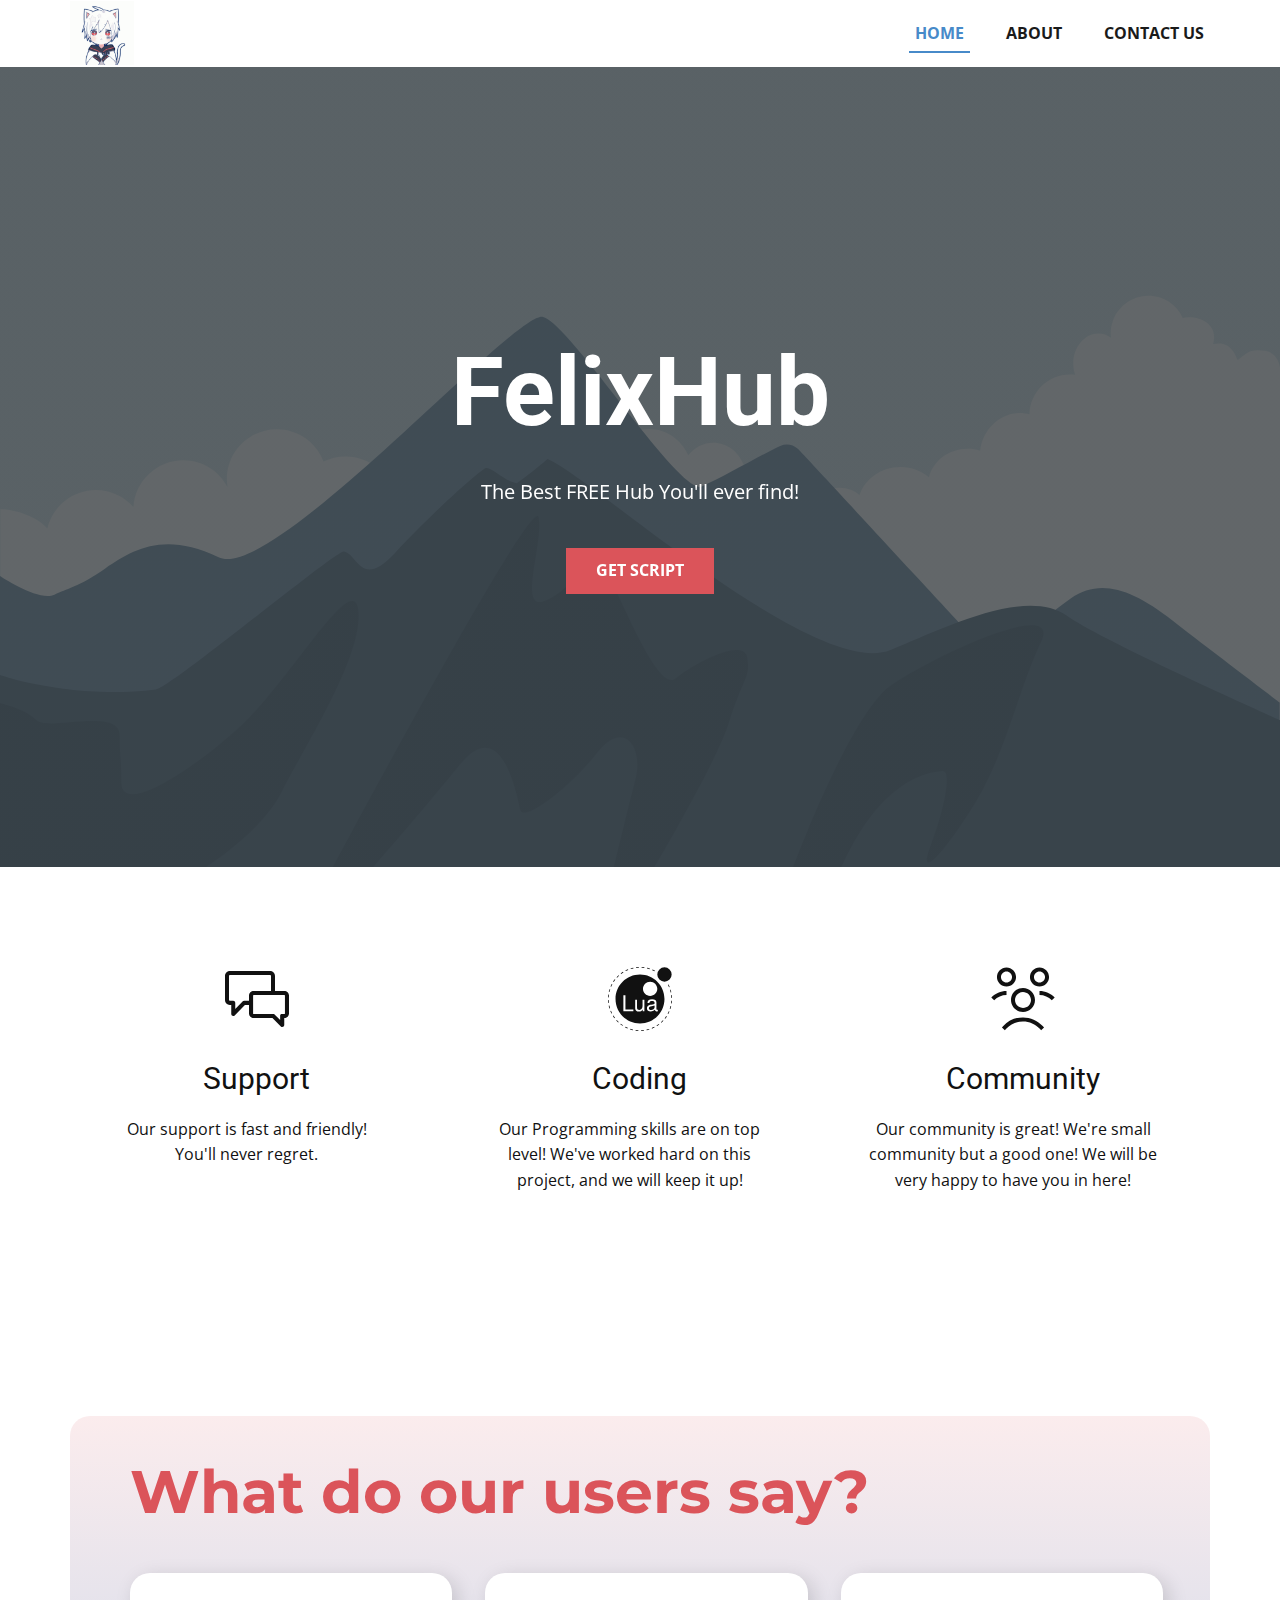
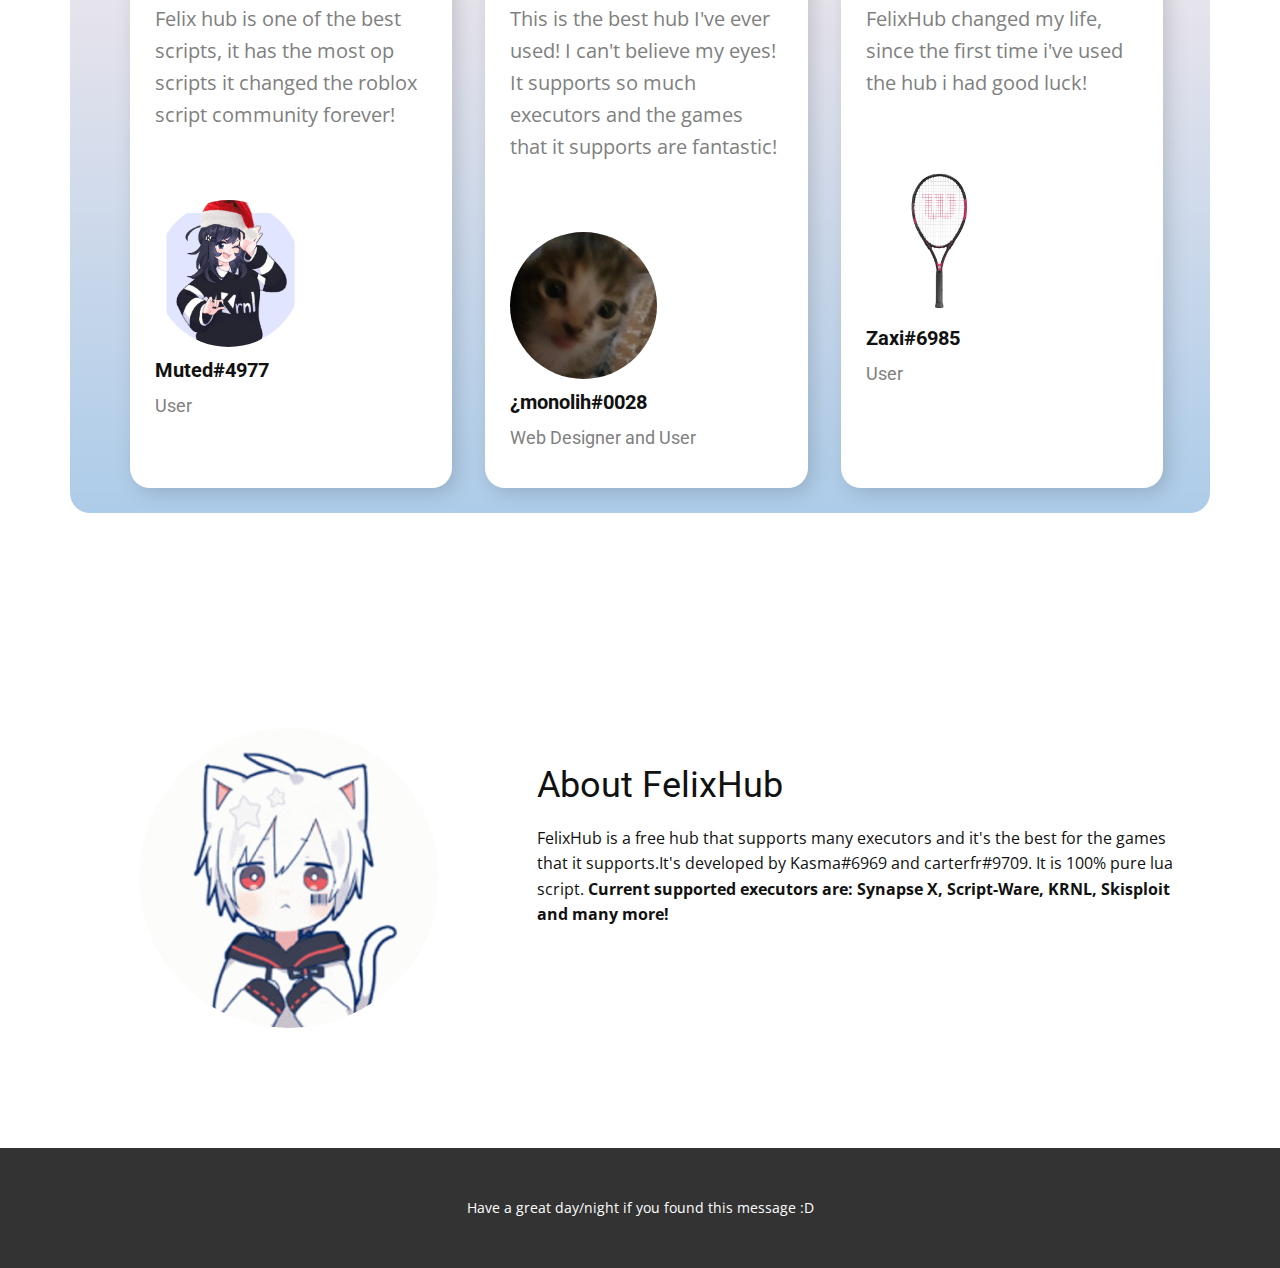
==== commit f8d2ef6b: "Add files via upload" ====
--- a/docs/index.html
+++ b/docs/index.html
@@ -5,14 +5,15 @@
     <meta charset="utf-8">
     <meta name="keywords" content="​Felix, Hub, Felix Hub, script, lua, krnl, syn, Synapse, Script hub">
     <meta name="description" content="FelixHub, ScriptHub, Roblox">
-    <meta name="page_type" content="np-template-header-footer-from-plugin">
-    <title>Home 1</title>
+    <meta property = "og:description" content = "Felix hub the best roblox hub you'll find!" />
+    <meta property = "description" content = "Felix hub the best roblox hub you'll find!" />
+    <title>FelixHub - Roblox Script</title>
     <link rel="stylesheet" href="goodlookingpage.css" media="screen">
-<link rel="stylesheet" href="Home-1.css" media="screen">
-    <script class="u-script" type="text/javascript" src="jquery-1.9.1.min.js" defer=""></script>
+<link rel="stylesheet" href="Home.css" media="screen">
+    <script class="u-script" type="text/javascript" src="jquery.js" defer=""></script>
     <script class="u-script" type="text/javascript" src="goodlookingpage.js" defer=""></script>
-    <link id="u-theme-google-font" rel="stylesheet" href="https://fonts.googleapis.com/css?family=Montserrat:100,100i,200,200i,300,300i,400,400i,500,500i,600,600i,700,700i,800,800i,900,900i|Open+Sans:300,300i,400,400i,600,600i,700,700i,800,800i">
-    <link id="u-page-google-font" rel="stylesheet" href="https://fonts.googleapis.com/css?family=Open+Sans:300,300i,400,400i,600,600i,700,700i,800,800i|Montserrat:100,100i,200,200i,300,300i,400,400i,500,500i,600,600i,700,700i,800,800i,900,900i|Montserrat:100,100i,200,200i,300,300i,400,400i,500,500i,600,600i,700,700i,800,800i,900,900i">
+    <link id="u-theme-google-font" rel="stylesheet" href="https://fonts.googleapis.com/css?family=Roboto:100,100i,300,300i,400,400i,500,500i,700,700i,900,900i|Open+Sans:300,300i,400,400i,600,600i,700,700i,800,800i">
+    <link id="u-page-google-font" rel="stylesheet" href="https://fonts.googleapis.com/css?family=Montserrat:100,100i,200,200i,300,300i,400,400i,500,500i,600,600i,700,700i,800,800i,900,900i">
     
     
     
@@ -24,137 +25,148 @@
 		"name": "",
 		"logo": "images/a_6859db1956e56ae74cf65eb0927b75ad.png"
 }</script>
-    <meta name="theme-color" content="#4b7de1">
-    <meta property="og:title" content="FelixHub">
+    <meta name="theme-color" content="#478ac9">
+    <meta property="og:title" content="Home">
     <meta property="og:type" content="website">
   </head>
-  <body data-home-page-title="Home 1" class="u-body"><header class="u-clearfix u-header u-header" id="sec-fce5"><div class="u-clearfix u-sheet u-sheet-1">
-        <a href="https://discord.com/invite/BjQBNTAUNw" class="u-image u-logo u-image-1" data-image-width="439" data-image-height="439">
+  <body data-home-page="Home.html" data-home-page-title="Home" class="u-body"><header class="u-clearfix u-header u-header" id="sec-e4df"><div class="u-clearfix u-sheet u-sheet-1">
+        <a href="https://discord.gg/BjQBNTAUNw" class="u-image u-logo u-image-1" data-image-width="439" data-image-height="439" title="Discord Server">
           <img src="images/a_6859db1956e56ae74cf65eb0927b75ad.png" class="u-logo-image u-logo-image-1">
         </a>
+        <nav class="u-menu u-menu-dropdown u-offcanvas u-menu-1">
+          <div class="menu-collapse" style="font-size: 1rem; letter-spacing: 0px; font-weight: 700; text-transform: uppercase;">
+            <a class="u-button-style u-custom-active-border-color u-custom-active-color u-custom-border u-custom-border-color u-custom-borders u-custom-hover-border-color u-custom-hover-color u-custom-left-right-menu-spacing u-custom-padding-bottom u-custom-text-active-color u-custom-text-color u-custom-text-hover-color u-custom-top-bottom-menu-spacing u-nav-link u-text-active-palette-1-base u-text-hover-palette-2-base" href="#">
+              <svg><use xmlns:xlink="http://www.w3.org/1999/xlink" xlink:href="#menu-hamburger"></use></svg>
+              <svg version="1.1" xmlns="http://www.w3.org/2000/svg" xmlns:xlink="http://www.w3.org/1999/xlink"><defs><symbol id="menu-hamburger" viewBox="0 0 16 16" style="width: 16px; height: 16px;"><rect y="1" width="16" height="2"></rect><rect y="7" width="16" height="2"></rect><rect y="13" width="16" height="2"></rect>
+</symbol>
+</defs></svg>
+            </a>
+          </div>
+          <div class="u-custom-menu u-nav-container">
+            <ul class="u-nav u-spacing-30 u-unstyled u-nav-1"><li class="u-nav-item"><a class="u-border-2 u-border-active-palette-1-base u-border-hover-palette-1-base u-border-no-left u-border-no-right u-border-no-top u-button-style u-nav-link u-text-active-palette-1-base u-text-grey-90 u-text-hover-grey-90" href="Home.html" style="padding: 10px 6px;">Home</a>
+</li><li class="u-nav-item"><a class="u-border-2 u-border-active-palette-1-base u-border-hover-palette-1-base u-border-no-left u-border-no-right u-border-no-top u-button-style u-nav-link u-text-active-palette-1-base u-text-grey-90 u-text-hover-grey-90" href="Home.html#sec-34cb" data-page-id="627812813" style="padding: 10px 6px;">About</a>
+</li><li class="u-nav-item"><a class="u-border-2 u-border-active-palette-1-base u-border-hover-palette-1-base u-border-no-left u-border-no-right u-border-no-top u-button-style u-nav-link u-text-active-palette-1-base u-text-grey-90 u-text-hover-grey-90" href="https://discord.gg/BjQBNTAUNw" style="padding: 10px 6px;">Contact Us</a>
+</li></ul>
+          </div>
+          <div class="u-custom-menu u-nav-container-collapse">
+            <div class="u-black u-container-style u-inner-container-layout u-opacity u-opacity-95 u-sidenav">
+              <div class="u-inner-container-layout u-sidenav-overflow">
+                <div class="u-menu-close"></div>
+                <ul class="u-align-center u-nav u-popupmenu-items u-unstyled u-nav-2"><li class="u-nav-item"><a class="u-button-style u-nav-link" href="Home.html" style="padding: 10px 6px;">Home</a>
+</li><li class="u-nav-item"><a class="u-button-style u-nav-link" href="Home.html#sec-34cb" data-page-id="627812813" style="padding: 10px 6px;">About</a>
+</li><li class="u-nav-item"><a class="u-button-style u-nav-link" href="https://discord.gg/BjQBNTAUNw" style="padding: 10px 6px;">Contact Us</a>
+</li></ul>
+              </div>
+            </div>
+            <div class="u-black u-menu-overlay u-opacity u-opacity-70"></div>
+          </div>
+        </nav>
       </div></header>
-    <section class="u-align-center-xs u-clearfix u-image u-section-1" id="carousel_5937" data-image-width="1280" data-image-height="920">
-      <div class="u-clearfix u-sheet u-sheet-1">
-        <div class="u-align-center u-container-style u-group u-radius-20 u-shape-round u-white u-group-1">
-          <div class="u-container-layout u-valign-middle u-container-layout-1">
-            <h5 class="u-custom-font u-text u-text-default u-text-font u-text-1">Best free hub on roblox.<br>
-            </h5>
-            <h1 class="u-text u-text-palette-2-base u-text-2">FelixHub</h1>
-            <p class="u-text u-text-3">Created by Kasma#6969 and ​carterfr#9709</p>
+    <section id="carousel_56b6" class="u-carousel u-slide u-block-77cc-1" data-u-ride="false" data-interval="5000">
+      <ol class="u-absolute-hcenter u-carousel-indicators u-hidden u-block-77cc-2">
+        <li data-u-target="#carousel_56b6" data-u-slide-to="0" class="u-active u-grey-30"></li>
+      </ol>
+      <div class="u-carousel-inner" role="listbox">
+        <div class="u-active u-align-center u-carousel-item u-clearfix u-image u-shading u-section-1-1" src="" data-image-width="256" data-image-height="256">
+          <div class="u-clearfix u-sheet u-valign-middle u-sheet-1">
+            <h1 class="u-text u-text-default u-title u-text-1">FelixHub</h1>
+            <p class="u-large-text u-text u-text-default u-text-variant u-text-2">The Best FREE Hub You'll ever find!</p>
+            <a href="https://pastebin.com/raw/Q8yMLiHM" class="u-btn u-button-style u-palette-2-base u-btn-1">GET SCRIPT</a>
           </div>
         </div>
       </div>
+      <a class="u-carousel-control u-carousel-control-prev u-hidden u-text-grey-30 u-block-77cc-3" href="#carousel_56b6" role="button" data-u-slide="prev">
+        <span aria-hidden="true">
+          <svg viewBox="0 0 477.175 477.175"><path d="M145.188,238.575l215.5-215.5c5.3-5.3,5.3-13.8,0-19.1s-13.8-5.3-19.1,0l-225.1,225.1c-5.3,5.3-5.3,13.8,0,19.1l225.1,225
+                    c2.6,2.6,6.1,4,9.5,4s6.9-1.3,9.5-4c5.3-5.3,5.3-13.8,0-19.1L145.188,238.575z"></path></svg>
+        </span>
+        <span class="sr-only">Previous</span>
+      </a>
+      <a class="u-carousel-control u-carousel-control-next u-hidden u-text-grey-30 u-block-77cc-4" href="#carousel_56b6" role="button" data-u-slide="next">
+        <span aria-hidden="true">
+          <svg viewBox="0 0 477.175 477.175"><path d="M360.731,229.075l-225.1-225.1c-5.3-5.3-13.8-5.3-19.1,0s-5.3,13.8,0,19.1l215.5,215.5l-215.5,215.5
+                    c-5.3,5.3-5.3,13.8,0,19.1c2.6,2.6,6.1,4,9.5,4c3.4,0,6.9-1.3,9.5-4l225.1-225.1C365.931,242.875,365.931,234.275,360.731,229.075z"></path></svg>
+        </span>
+        <span class="sr-only">Next</span>
+      </a>
     </section>
-    <section class="u-align-center u-clearfix u-gradient u-section-2" id="carousel_9938">
-      <div class="u-clearfix u-sheet u-sheet-1">
-        <div class="u-align-left u-container-style u-expanded-width-md u-expanded-width-sm u-expanded-width-xs u-group u-shape-rectangle u-group-1">
-          <div class="u-container-layout u-container-layout-1">
-            <h1 class="u-text u-text-palette-2-base u-text-1">FelixHub, feel the advantage.<br>
-            </h1>
-            <p class="u-text u-text-2">Turn your current skills into better ones!<br>
-            </p>
-          </div>
-        </div>
-        <div class="u-clearfix u-expanded-width-md u-expanded-width-sm u-expanded-width-xs u-gutter-18 u-layout-wrap u-layout-wrap-1">
-          <div class="u-gutter-0 u-layout">
-            <div class="u-layout-row">
-              <div class="u-size-30">
-                <div class="u-layout-col">
-                  <div class="u-align-center u-container-style u-layout-cell u-radius-10 u-size-60 u-white u-layout-cell-1">
-                    <div class="u-container-layout u-container-layout-2"><span class="u-icon u-icon-circle u-palette-1-base u-spacing-10 u-text-white u-icon-1"><svg class="u-svg-link" preserveAspectRatio="xMidYMin slice" viewBox="0 0 52 52" style=""><use xlink:href="#svg-fd77"></use></svg><svg class="u-svg-content" viewBox="0 0 52 52" id="svg-fd77" style="enable-background:new 0 0 52 52;"><style type="text/css"> .st0{fill:currentColor;} </style><g><g><path class="st0" d="M5.7153444,3.0196626c7.208375-0.0026305,14.416749-0.0052609,21.6251221-0.0078914    c3.6041851-0.0013154,7.2083759-0.0048332,10.8125629-0.0039458c2.6883469,0.0006621,9.0847397-0.9706607,10.8401718,1.7546816    c1.083931,1.6828256,0.069828,7.7965903,0.0884209,9.8724613c0.0324211,3.6199036,0.0648422,7.2398052,0.0972633,10.8597069    s0.0648422,7.2398071,0.0972633,10.8597069c0.0147362,1.6454124,0.0294724,3.2908211,0.0442085,4.9362335    c0.0268898,3.002285,0.4466095,3.806427-1.7607574,6.0158997c-2.0892868,2.0912781-2.9524918,1.7447853-5.6366348,1.7146645    c-1.940052-0.0217705-3.8801041-0.0435371-5.8201561-0.0653076c-3.2334175-0.0362854-6.4668369-0.072567-9.7002563-0.1088486    c-3.5567608-0.0399132-7.1135216-0.0798225-10.6702814-0.1197357c-1.6167097-0.0181427-3.2334194-0.0362816-4.8501291-0.0544243    c-0.9156218-0.010273-5.0593328,0.4065285-5.8201542-0.0653076c-3.2996542-2.0463524-2.5931625-7.5946312-2.6115792-10.8581123    c-0.0220373-3.9050331,0.0037193-7.8109589,0.0064125-11.7160664c0.002389-3.4640903-2.0751817-23.1466141,3.7376983-22.8231163    c1.4467583,0.0805149,1.4422145-2.1697378,0-2.25C1.9932803,0.7264534,0.4209932,3.6954861,0.2329561,7.51933    c-0.3989935,8.1137629-0.0246353,16.341053-0.0302384,24.4655304c-0.0025623,3.7152557-0.0733257,7.4410667,0.0977079,11.1536751    c0.0882244,1.9150772-0.1633612,5.0586624,1.3338666,6.6088524c1.1466193,1.1871758,2.8986464,1.0711594,4.3977227,1.1210518    c4.1977358,0.1397133,8.4103928,0.0943756,12.6103344,0.1415024c8.0835476,0.0907097,16.1670952,0.1814156,24.2506409,0.2721252    c4.4955101,0.0504417,7.8776016,0.0404243,8.5935326-5.0820122c1.0600586-7.5846672-0.0155563-16.0068302-0.0841637-23.6671162    c-0.0353661-3.9489861-0.0707359-7.8979702-0.1061058-11.8469543c-0.020565-2.2963696,0.7209358-5.841887-0.493-7.9315519    c-0.8130341-1.3995544-2.1307983-1.5108507-3.6444664-1.6973795c-4.2664299-0.5257511-8.6486931-0.2993573-12.9375992-0.2977922    C24.7192402,0.7627277,15.2172928,0.7661951,5.7153444,0.7696626C4.2676001,0.7701908,4.2651563,3.0201917,5.7153444,3.0196626    L5.7153444,3.0196626z"></path>
-</g><g><path class="st0" d="M1.4655957,15.2653904c15.958334,0,31.9166679,0,47.875,0c1.4477692,0,1.4501648-2.25,0-2.25    c-15.9583321,0-31.916666,0-47.875,0C0.0178281,13.0153904,0.0154301,15.2653904,1.4655957,15.2653904L1.4655957,15.2653904z"></path>
-</g><g><path class="st0" d="M33.7156334,28.4595432c1.0991974,0.7080593,2.1983948,1.4161205,3.2975922,2.1241817    c0.9828072,0.6330872,3.0727615,1.5451317,3.3968315,2.7417946c0.1723366-0.4234924,0.3446732-0.8469849,0.5170059-1.2704735    c-1.3122063,0.8711433-2.7128487,1.6765289-3.9372826,2.6697121c-1.3944206,1.1310692-2.4307365,2.093708-4.2339096,2.5557976    c-1.4016762,0.3591995-0.8075924,2.5298653,0.5981369,2.1696281c1.5343513-0.3931999,2.8882179-1.0673904,4.0923882-2.1057053    c1.4541092-1.2538261,3.012661-2.2820129,4.6162872-3.3466263c0.4198875-0.2787552,0.6527481-0.7692223,0.5170021-1.2704735    c-0.3984642-1.4713593-1.4258423-2.137001-2.6502228-2.9394569c-1.6838837-1.103611-3.3856621-2.1809139-5.0782089-3.2711887    C33.6303673,25.7302856,32.5010109,27.6771278,33.7156334,28.4595432L33.7156334,28.4595432z"></path>
-</g><g><path class="st0" d="M31.2273731,23.1362705c-4.1530972,5.1489716-6.8964005,11.436636-10.001585,17.243494    c-0.6826324,1.2765617,1.2590065,2.4143677,1.9428082,1.1356201c2.9921684-5.5955124,5.6459656-11.8242493,9.6497669-16.7881241    C33.7193031,23.6102848,32.1369476,22.0085888,31.2273731,23.1362705L31.2273731,23.1362705z"></path>
-</g><g><path class="st0" d="M17.556591,26.6633339c-0.9987144,1.7159729-1.9798641,3.0071659-3.6079464,4.172327    c-0.7695513,0.5507412-1.7349358,1.1525154-1.9209919,2.163496c-0.165267,0.8980179,0.2911882,1.4290581,0.9583788,1.9197922    c1.5859613,1.1665115,3.3138208,2.0838203,4.8621759,3.3292007c1.117979,0.8992157,2.7198181-0.6830482,1.5909901-1.590992    c-0.9680214-0.7786026-1.9538059-1.532383-2.9833469-2.2285004c-0.4681625-0.3165436-1.0119801-0.5728569-1.4471149-0.9268341    c-0.1978502-0.20467-0.4301414-0.2467346-0.6968746-0.1261902c0.3267059-0.2843781,0.6727858-0.541584,1.0382376-0.7716255    c1.8454657-1.3136559,3.0108461-2.8489857,4.1493025-4.8050556C20.229208,26.5450115,18.2854309,25.4110584,17.556591,26.6633339    L17.556591,26.6633339z"></path>
-</g><g><path class="st0" d="M5.7915654,8.8149681C5.7771521,8.7709093,5.7627382,8.7268505,5.7483249,8.6827908    c0.0964398-0.3648548,0.1928792-0.7297096,0.2893186-1.0945644C6.2048359,7.537868,6.3720279,7.4875102,6.5392199,7.4371519    c0.1654749,0.0964398,0.3309503,0.1928792,0.4964256,0.289319C7.0572352,7.7862816,7.078825,7.8460927,7.1004148,7.9059033    c-0.1939669-0.5755577-0.7744045-0.953238-1.3838835-0.7857442C5.1549091,7.2745013,4.7359071,7.925777,4.9307871,8.5040426    c0.3924518,1.1645203,1.8043666,1.6236248,2.6978469,0.6751738C7.8930974,8.8984823,8.0483971,8.466608,7.9179525,8.0846519    C7.8024306,7.7463908,7.6559191,7.459703,7.3825555,7.223978c-0.4598699-0.3965521-1.1390524-0.4519377-1.5909901,0    C5.3858886,7.6296554,5.3294358,8.4164677,5.7915654,8.8149681L5.7915654,8.8149681z"></path>
-</g><g><path class="st0" d="M10.278368,8.0779934c0.0212612,0.4457226,0.1603069,0.7694912,0.455121,1.1082945    c0.3739891,0.4297924,1.22083,0.4443913,1.5909901,0c0.11131-0.1336317,0.2234802-0.2655115,0.3039465-0.420023    c0.2072554-0.3979712,0.2234707-1.0531201-0.175909-1.3633046c-0.7418728-0.5761871-1.4834785-0.5761752-2.2252827,0.0000153    c-0.4802608,0.3730392-0.3918581,1.1991315,0,1.5909905c0.4740496,0.4740496,1.1094694,0.3740177,1.5909901,0    c0.0307255-0.0238657,0.061451-0.0477314,0.0921764-0.0715971c-0.1654749,0.0964394-0.3309507,0.1928787-0.4964256,0.2893181    c-0.0493994-0.02279-0.0987997-0.0227928-0.1482029-0.0000105c-0.1654749-0.0964394-0.3309498-0.1928787-0.4964256-0.289319    c0.0307274,0.0238647,0.0614538,0.0477285,0.0921803,0.0715933c-0.0586367-0.4544353-0.1172733-0.9088697-0.17591-1.3633046    c0.0159578-0.0117826,0.0319147-0.0235658,0.0478725-0.0353484c0.5303297,0,1.0606604,0,1.5909901,0    c-0.0255136-0.0293212-0.0510283-0.0586419-0.0765419-0.0879631c0.0964394,0.1654749,0.1928787,0.3309503,0.289319,0.4964256    c-0.0029631,0.024744-0.0059261,0.049489-0.0088882,0.0742331c-0.0289574-0.6070514-0.4963293-1.1249995-1.125-1.1249995    C10.8165054,6.9529939,10.2492762,7.4681411,10.278368,8.0779934L10.278368,8.0779934z"></path>
-</g><g><path class="st0" d="M15.5054188,7.6382213c-0.024972,0.039402-0.049943,0.078804-0.0749149,0.118206    c0.134532-0.134532,0.2690639-0.2690635,0.4035959-0.4035954c-0.0413809,0.0215344-0.0827618,0.0430694-0.1241426,0.0646038    c0.37854,0,0.7570782,0,1.1356182,0c-0.0832291-0.0619769-0.1664581-0.1239533-0.2496872-0.1859303    c0.0758953,0.5889664,0.1517906,1.1779327,0.2276859,1.7669001c0.0397491-0.0420952,0.0795002-0.0841894,0.1192493-0.1262836    c-0.6401653-0.2651644-1.2803297-0.5303297-1.920495-0.795495c0.1169672,1.4253569,1.6051378,1.8284397,2.6143255,0.9290514    c0.5951996-0.5304403,0.3112698-1.3606348-0.2276859-1.7668996c-0.0367603-0.02771-0.0735207-0.0554204-0.110281-0.0831304    c0.134531,0.1345315,0.2690639,0.2690635,0.403595,0.4035954c-0.0073853,0.0103002-0.0147705,0.0206003-0.0221558,0.030901    C17.4535599,7.026824,16.9297352,6.6303067,16.2962418,6.8044c-0.5348845,0.1469946-1.0137949,0.8168726-0.7857437,1.383884    c0.177597,0.4415655,0.3778362,0.7030783,0.7628517,0.9933043c-0.0758953-0.5889673-0.1517906-1.1779337-0.2276859-1.7669001    c-0.0115719,0.0000081-0.0231438,0.0000157-0.0347157,0.0000238c0.18927-0.0511985,0.37854-0.102397,0.5678101-0.1535954    c0.0099735,0.0065184,0.019949,0.0130372,0.0299244,0.0195556c0.1654739,0.0964398,0.3309498,0.1928792,0.4964256,0.289319    c0.0076733,0.0177875,0.0153484,0.0355744,0.0230236,0.0533619c0.051199,0.1892695,0.1023979,0.3785391,0.153595,0.5678091    c-0.0031319-0.0381784-0.0062656-0.0763569-0.0093975-0.1145353c-0.0752392-0.916862-1.2047997-1.5533972-1.920496-0.795495    c-0.0397501,0.0420942-0.0795002,0.0841889-0.1192503,0.1262832c-0.5404005,0.5722694-0.357523,1.3311238,0.2276859,1.7668996    c0.08323,0.0619764,0.1664591,0.1239538,0.2496881,0.1859303c0.3240585,0.2413092,0.8051071,0.171999,1.1356182,0    c0.2722664-0.1416874,0.4400864-0.3298969,0.6026516-0.5864058C18.225626,7.5472031,16.2793121,6.4171152,15.5054188,7.6382213    L15.5054188,7.6382213z"></path>
-</g>
+    <section class="u-align-center u-clearfix u-section-2" id="sec-7f9d">
+      <div class="u-clearfix u-sheet u-valign-middle u-sheet-1">
+        <div class="u-expanded-width u-list u-list-1">
+          <div class="u-repeater u-repeater-1">
+            <div class="u-align-center u-container-style u-list-item u-repeater-item">
+              <div class="u-container-layout u-similar-container u-valign-top u-container-layout-1"><span class="u-icon u-icon-circle u-icon-1"><svg class="u-svg-link" preserveAspectRatio="xMidYMin slice" viewBox="0 0 128 128" style=""><use xmlns:xlink="http://www.w3.org/1999/xlink" xlink:href="#svg-8998"></use></svg><svg xmlns="http://www.w3.org/2000/svg" xmlns:xlink="http://www.w3.org/1999/xlink" version="1.1" xml:space="preserve" class="u-svg-content" viewBox="0 0 128 128" id="svg-8998"><path d="m118.6 47.8h-61.2c-5.2 0-9.4 4.2-9.4 9.3v35.7c0 5.1 4.2 9.3 9.4 9.3h37.5l16.8 16.8c2.5 2.5 6.8 0.7 6.8-2.8v-10-3.9h0.1c5.2 0 9.4-4.2 9.4-9.3v-35.8c0-5.1-4.2-9.3-9.4-9.3zm1.2 45c0 0.7-0.5 1.2-1.2 1.2h-5.2c-1.6 0-2.9 1.2-3.1 2.8v9.2l-11.2-11.2c-0.5-0.5-1.3-0.8-2-0.8h-39.7c-0.7 0-1.2-0.5-1.2-1.2v-35.7c0-0.7 0.5-1.2 1.2-1.2h61.3c0.7 0 1.2 0.5 1.2 1.2v35.7z"></path><path d="m38.1 67.7c-1 0-2 0.4-2.7 1-0.1 0-0.1 0.1-0.2 0.2l-14.7 15.1v-12.5c-0.2-2.1-1.9-3.8-4-3.8h-6.9c-0.9 0-1.6-0.7-1.6-1.6v-48.3c0-0.9 0.7-1.6 1.6-1.6h80.8c0.9 0 1.6 0.7 1.6 1.6v30.1h8v-30.1c0-5.4-4.3-9.8-9.6-9.8h-80.8c-5.3 0-9.6 4.4-9.6 9.8v48.3c0 5.4 4.3 9.8 9.6 9.8h2.9v8.1 10c0 3.6 4.4 5.3 6.9 2.8l6.8-7 13.6-13.9h8.2v-8.2h-9.9z"></path></svg></span>
+                <h3 class="u-text u-text-1">Support</h3>
+                <p class="u-text u-text-2">Our support is fast and friendly!<br>You'll never regret.
+                </p>
+              </div>
+            </div>
+            <div class="u-align-center u-container-style u-list-item u-repeater-item">
+              <div class="u-container-layout u-similar-container u-valign-top u-container-layout-2"><span class="u-icon u-icon-circle u-icon-2"><svg class="u-svg-link" preserveAspectRatio="xMidYMin slice" viewBox="0 0 24 24" style=""><use xmlns:xlink="http://www.w3.org/1999/xlink" xlink:href="#svg-f7eb"></use></svg><svg class="u-svg-content" viewBox="0 0 24 24" id="svg-f7eb"><path d="M.38 10.377l-.272-.037c-.048.344-.082.695-.101 1.041l.275.016c.018-.34.051-.682.098-1.02zM4.136 3.289l-.184-.205c-.258.232-.509.48-.746.734l.202.188c.231-.248.476-.49.728-.717zM5.769 2.059l-.146-.235c-.296.186-.586.385-.863.594l.166.219c.27-.203.554-.399.843-.578zM1.824 18.369c.185.297.384.586.593.863l.22-.164c-.205-.271-.399-.555-.58-.844l-.233.145zM1.127 16.402l-.255.104c.129.318.274.635.431.943l.005.01.245-.125-.005-.01c-.153-.301-.295-.611-.421-.922zM.298 9.309l.269.063c.076-.332.168-.664.272-.986l-.261-.087c-.108.332-.202.672-.28 1.01zM.274 12.42l-.275.01c.012.348.04.699.083 1.043l.273-.033c-.042-.336-.069-.68-.081-1.02zM.256 14.506c.073.34.162.682.264 1.014l.263-.08c-.1-.326-.187-.658-.258-.99l-.269.056zM11.573.275L11.563 0c-.348.012-.699.039-1.044.082l.034.273c.338-.041.68-.068 1.02-.08zM23.221 8.566c.1.326.186.66.256.992l.27-.059c-.072-.34-.16-.682-.262-1.014l-.264.081zM17.621 1.389c-.309-.164-.627-.314-.947-.449l-.107.252c.314.133.625.281.926.439l.128-.242zM15.693.572c-.332-.105-.67-.199-1.01-.277l-.063.268c.332.076.664.168.988.273l.085-.264zM6.674 1.545c.298-.15.606-.291.916-.418L7.486.873c-.317.127-.632.272-.937.428l-.015.008.125.244.015-.008zM23.727 11.588l.275-.01a11.797 11.797 0 0 0-.082-1.045l-.273.033c.041.338.068.682.08 1.022zM13.654.105c-.346-.047-.696-.08-1.043-.098l-.014.273c.339.018.683.051 1.019.098l.038-.273zM9.544.527l-.058-.27c-.34.072-.681.16-1.014.264l.081.262c.325-.099.659-.185.991-.256zM1.921 5.469l.231.15c.185-.285.384-.566.592-.834l-.217-.17c-.213.276-.417.563-.606.854zM.943 7.318l.253.107c.132-.313.28-.625.439-.924l-.243-.128c-.163.307-.314.625-.449.945zM18.223 21.943l.145.234c.295-.186.586-.385.863-.594l-.164-.219c-.272.204-.557.4-.844.579zM21.248 19.219l.217.17c.215-.273.418-.561.607-.854l-.23-.148c-.186.285-.385.564-.594.832zM19.855 20.715l.184.203c.258-.23.51-.479.746-.732l-.201-.188c-.23.248-.477.488-.729.717zM22.359 17.504l.244.129c.162-.307.314-.625.449-.945l-.254-.107a11.27 11.27 0 0 1-.439.923zM23.617 13.629l.273.039c.049-.346.082-.695.102-1.043l-.275-.014c-.018.338-.051.682-.1 1.018zM23.156 15.621l.264.086c.107-.332.201-.67.279-1.01l-.268-.063c-.077.333-.169.665-.275.987zM22.453 6.672c.154.303.297.617.424.932l.256-.104c-.131-.322-.277-.643-.436-.953l-.244.125zM8.296 23.418c.331.107.67.201 1.009.279l.062-.268c-.331-.076-.663-.168-.986-.273l-.085.262zM10.335 23.889c.345.049.696.082 1.043.102l.014-.275c-.339-.018-.682-.051-1.019-.098l-.038.271zM17.326 22.449c-.303.154-.613.297-.926.424l.104.256c.318-.131.639-.275.947-.434l.004-.002-.123-.246-.006.002zM4.613 21.467c.274.213.562.418.854.605l.149-.23c-.285-.184-.565-.385-.833-.592l-.17.217zM12.417 23.725l.009.275c.348-.014.699-.041 1.045-.084l-.035-.271c-.336.041-.68.068-1.019.08zM6.37 22.604c.307.162.625.314.946.449l.107-.254c-.313-.133-.624-.279-.924-.439l-.129.244zM3.083 20.041c.233.258.48.51.734.746l.188-.201c-.249-.23-.49-.477-.717-.729l-.205.184zM14.445 23.475l.059.27c.34-.074.68-.162 1.014-.266l-.082-.262c-.325.099-.659.185-.991.258zM21.18.129A2.689 2.689 0 1 0 21.18 5.507 2.689 2.689 0 1 0 21.18.129zM15.324 15.447c0 .471.314.66.852.66.67 0 1.297-.396 1.297-1.016v-.645c-.23.107-.379.141-1.107.24-.735.109-1.042.306-1.042.761zM12 2.818c-5.07 0-9.18 4.109-9.18 9.18 0 5.068 4.11 9.18 9.18 9.18 5.07 0 9.18-4.111 9.18-9.18 0-5.07-4.11-9.18-9.18-9.18zm-2.487 13.77H5.771v-6.023h.769v5.346h2.974v.677zm4.13 0h-.619v-.67c-.405.57-.811.793-1.446.793-.843 0-1.38-.463-1.38-1.182v-3.271h.686v3c0 .52.347.85.893.85.719 0 1.181-.578 1.181-1.461v-2.389h.686v4.33zm-.53-8.393c0-1.484 1.205-2.689 2.689-2.689s2.688 1.205 2.688 2.689-1.203 2.688-2.688 2.688-2.689-1.203-2.689-2.688zm5.567 7.856v.52c-.223.059-.33.074-.471.074-.34 0-.637-.238-.711-.57-.381.406-.918.637-1.471.637-.877 0-1.422-.463-1.422-1.248 0-.527.256-.916.76-1.123.266-.107.414-.141 1.389-.264.545-.066.719-.191.719-.48v-.182c0-.412-.348-.645-.967-.645-.645 0-.957.24-1.016.77h-.693c.041-1 .686-1.404 1.734-1.404 1.066 0 1.627.412 1.627 1.182v2.412c0 .215.133.338.373.338.041-.002.074-.002.149-.017z"></path></svg></span>
+                <h3 class="u-text u-text-3">Coding</h3>
+                <p class="u-text u-text-4">Our Programming skills are on top level! We've worked hard on this project, and we will keep it up!</p>
+              </div>
+            </div>
+            <div class="u-align-center u-container-style u-list-item u-repeater-item">
+              <div class="u-container-layout u-similar-container u-valign-top u-container-layout-3"><span class="u-icon u-icon-circle u-icon-3"><svg class="u-svg-link" preserveAspectRatio="xMidYMin slice" viewBox="0 0 128 128" style=""><use xmlns:xlink="http://www.w3.org/1999/xlink" xlink:href="#svg-8681"></use></svg><svg class="u-svg-content" viewBox="0 0 128 128" id="svg-8681" style="enable-background:new 0 0 128 128;"><g><path d="M64,42c-13.2,0-24,10.8-24,24s10.8,24,24,24s24-10.8,24-24S77.2,42,64,42z M64,82c-8.8,0-16-7.2-16-16s7.2-16,16-16   s16,7.2,16,16S72.8,82,64,82z"></path><path d="M64,100.8c-14.9,0-29.2,6.2-39.4,17.1l-2.7,2.9l5.8,5.5l2.7-2.9c8.8-9.4,20.7-14.6,33.6-14.6s24.8,5.2,33.6,14.6l2.7,2.9   l5.8-5.5l-2.7-2.9C93.2,107.1,78.9,100.8,64,100.8z"></path><path d="M97,47.9v8c9.4,0,18.1,3.8,24.6,10.7l5.8-5.5C119.6,52.7,108.5,47.9,97,47.9z"></path><path d="M116.1,20c0-10.5-8.6-19.1-19.1-19.1S77.9,9.5,77.9,20S86.5,39.1,97,39.1S116.1,30.5,116.1,20z M85.9,20   c0-6.1,5-11.1,11.1-11.1s11.1,5,11.1,11.1s-5,11.1-11.1,11.1S85.9,26.1,85.9,20z"></path><path d="M31,47.9c-11.5,0-22.6,4.8-30.4,13.2l5.8,5.5c6.4-6.9,15.2-10.7,24.6-10.7V47.9z"></path><path d="M50.1,20C50.1,9.5,41.5,0.9,31,0.9S11.9,9.5,11.9,20S20.5,39.1,31,39.1S50.1,30.5,50.1,20z M31,31.1   c-6.1,0-11.1-5-11.1-11.1S24.9,8.9,31,8.9s11.1,5,11.1,11.1S37.1,31.1,31,31.1z"></path>
 </g></svg></span>
-                      <p class="u-text u-text-palette-5-dark-2 u-text-3">Created by ​professionals and staying on top, as always!<br>
-                      </p>
-                    </div>
-                  </div>
-                </div>
-              </div>
-              <div class="u-size-30">
-                <div class="u-layout-col">
-                  <div class="u-align-center u-container-style u-layout-cell u-radius-10 u-size-60 u-white u-layout-cell-2">
-                    <div class="u-container-layout u-container-layout-3"><span class="u-icon u-icon-circle u-palette-1-base u-spacing-10 u-icon-2"><svg class="u-svg-link" preserveAspectRatio="xMidYMin slice" viewBox="0 0 24 24" style=""><use xlink:href="#svg-bffd"></use></svg><svg class="u-svg-content" viewBox="0 0 24 24" id="svg-bffd"><path d="M.38 10.377l-.272-.037c-.048.344-.082.695-.101 1.041l.275.016c.018-.34.051-.682.098-1.02zM4.136 3.289l-.184-.205c-.258.232-.509.48-.746.734l.202.188c.231-.248.476-.49.728-.717zM5.769 2.059l-.146-.235c-.296.186-.586.385-.863.594l.166.219c.27-.203.554-.399.843-.578zM1.824 18.369c.185.297.384.586.593.863l.22-.164c-.205-.271-.399-.555-.58-.844l-.233.145zM1.127 16.402l-.255.104c.129.318.274.635.431.943l.005.01.245-.125-.005-.01c-.153-.301-.295-.611-.421-.922zM.298 9.309l.269.063c.076-.332.168-.664.272-.986l-.261-.087c-.108.332-.202.672-.28 1.01zM.274 12.42l-.275.01c.012.348.04.699.083 1.043l.273-.033c-.042-.336-.069-.68-.081-1.02zM.256 14.506c.073.34.162.682.264 1.014l.263-.08c-.1-.326-.187-.658-.258-.99l-.269.056zM11.573.275L11.563 0c-.348.012-.699.039-1.044.082l.034.273c.338-.041.68-.068 1.02-.08zM23.221 8.566c.1.326.186.66.256.992l.27-.059c-.072-.34-.16-.682-.262-1.014l-.264.081zM17.621 1.389c-.309-.164-.627-.314-.947-.449l-.107.252c.314.133.625.281.926.439l.128-.242zM15.693.572c-.332-.105-.67-.199-1.01-.277l-.063.268c.332.076.664.168.988.273l.085-.264zM6.674 1.545c.298-.15.606-.291.916-.418L7.486.873c-.317.127-.632.272-.937.428l-.015.008.125.244.015-.008zM23.727 11.588l.275-.01a11.797 11.797 0 0 0-.082-1.045l-.273.033c.041.338.068.682.08 1.022zM13.654.105c-.346-.047-.696-.08-1.043-.098l-.014.273c.339.018.683.051 1.019.098l.038-.273zM9.544.527l-.058-.27c-.34.072-.681.16-1.014.264l.081.262c.325-.099.659-.185.991-.256zM1.921 5.469l.231.15c.185-.285.384-.566.592-.834l-.217-.17c-.213.276-.417.563-.606.854zM.943 7.318l.253.107c.132-.313.28-.625.439-.924l-.243-.128c-.163.307-.314.625-.449.945zM18.223 21.943l.145.234c.295-.186.586-.385.863-.594l-.164-.219c-.272.204-.557.4-.844.579zM21.248 19.219l.217.17c.215-.273.418-.561.607-.854l-.23-.148c-.186.285-.385.564-.594.832zM19.855 20.715l.184.203c.258-.23.51-.479.746-.732l-.201-.188c-.23.248-.477.488-.729.717zM22.359 17.504l.244.129c.162-.307.314-.625.449-.945l-.254-.107a11.27 11.27 0 0 1-.439.923zM23.617 13.629l.273.039c.049-.346.082-.695.102-1.043l-.275-.014c-.018.338-.051.682-.1 1.018zM23.156 15.621l.264.086c.107-.332.201-.67.279-1.01l-.268-.063c-.077.333-.169.665-.275.987zM22.453 6.672c.154.303.297.617.424.932l.256-.104c-.131-.322-.277-.643-.436-.953l-.244.125zM8.296 23.418c.331.107.67.201 1.009.279l.062-.268c-.331-.076-.663-.168-.986-.273l-.085.262zM10.335 23.889c.345.049.696.082 1.043.102l.014-.275c-.339-.018-.682-.051-1.019-.098l-.038.271zM17.326 22.449c-.303.154-.613.297-.926.424l.104.256c.318-.131.639-.275.947-.434l.004-.002-.123-.246-.006.002zM4.613 21.467c.274.213.562.418.854.605l.149-.23c-.285-.184-.565-.385-.833-.592l-.17.217zM12.417 23.725l.009.275c.348-.014.699-.041 1.045-.084l-.035-.271c-.336.041-.68.068-1.019.08zM6.37 22.604c.307.162.625.314.946.449l.107-.254c-.313-.133-.624-.279-.924-.439l-.129.244zM3.083 20.041c.233.258.48.51.734.746l.188-.201c-.249-.23-.49-.477-.717-.729l-.205.184zM14.445 23.475l.059.27c.34-.074.68-.162 1.014-.266l-.082-.262c-.325.099-.659.185-.991.258zM21.18.129A2.689 2.689 0 1 0 21.18 5.507 2.689 2.689 0 1 0 21.18.129zM15.324 15.447c0 .471.314.66.852.66.67 0 1.297-.396 1.297-1.016v-.645c-.23.107-.379.141-1.107.24-.735.109-1.042.306-1.042.761zM12 2.818c-5.07 0-9.18 4.109-9.18 9.18 0 5.068 4.11 9.18 9.18 9.18 5.07 0 9.18-4.111 9.18-9.18 0-5.07-4.11-9.18-9.18-9.18zm-2.487 13.77H5.771v-6.023h.769v5.346h2.974v.677zm4.13 0h-.619v-.67c-.405.57-.811.793-1.446.793-.843 0-1.38-.463-1.38-1.182v-3.271h.686v3c0 .52.347.85.893.85.719 0 1.181-.578 1.181-1.461v-2.389h.686v4.33zm-.53-8.393c0-1.484 1.205-2.689 2.689-2.689s2.688 1.205 2.688 2.689-1.203 2.688-2.688 2.688-2.689-1.203-2.689-2.688zm5.567 7.856v.52c-.223.059-.33.074-.471.074-.34 0-.637-.238-.711-.57-.381.406-.918.637-1.471.637-.877 0-1.422-.463-1.422-1.248 0-.527.256-.916.76-1.123.266-.107.414-.141 1.389-.264.545-.066.719-.191.719-.48v-.182c0-.412-.348-.645-.967-.645-.645 0-.957.24-1.016.77h-.693c.041-1 .686-1.404 1.734-1.404 1.066 0 1.627.412 1.627 1.182v2.412c0 .215.133.338.373.338.041-.002.074-.002.149-.017z"></path></svg></span>
-                      <h3 class="u-text u-text-palette-1-base u-text-4">Supported in many executors!<br>
-                      </h3>
-                      <p class="u-text u-text-palette-5-dark-2 u-text-5">Lua Executors like Synapse X, Script-ware, KRNL are supported.<br>
-                      </p>
-                    </div>
-                  </div>
-                </div>
+                <h3 class="u-text u-text-5">Community</h3>
+                <p class="u-text u-text-6">Our community is great! We're small community but a good one! We will be very happy to have you in here!</p>
               </div>
             </div>
           </div>
         </div>
       </div>
     </section>
-    <section class="u-align-center u-clearfix u-section-3" id="carousel_1f11">
-      <div class="u-clearfix u-sheet u-valign-middle-md u-sheet-1">
+    <section class="u-align-left u-clearfix u-section-3" id="carousel_ac95">
+      <div class="u-clearfix u-sheet u-valign-middle-sm u-valign-middle-xs u-sheet-1">
         <div class="u-expanded-width u-gradient u-radius-20 u-shape u-shape-round u-shape-1"></div>
-        <h1 class="u-custom-font u-heading-font u-text u-text-default-lg u-text-default-md u-text-default-sm u-text-default-xl u-text-1"> What do our users say?<br>
+        <h1 class="u-custom-font u-font-montserrat u-text u-text-default-lg u-text-default-md u-text-default-sm u-text-default-xl u-text-palette-2-base u-text-1"> What do our users say?<br>
         </h1>
         <div class="u-list u-list-1">
           <div class="u-repeater u-repeater-1">
             <div class="u-align-left u-container-style u-list-item u-radius-20 u-repeater-item u-shape-round u-white u-list-item-1">
               <div class="u-container-layout u-similar-container u-valign-top u-container-layout-1">
-                <p class="u-text u-text-default u-text-grey-50 u-text-2">Best Free Script Hub I've ever used! Nothing can compare to FelixHub!<br>
-                </p>
-                <div alt="" class="u-image u-image-circle u-image-1" data-image-width="826" data-image-height="826"></div>
-                <h5 class="u-text u-text-default u-text-3"> ¿monolih#0028</h5>
-                <h6 class="u-text u-text-default u-text-grey-50 u-text-4">Site Developer and Tester<br>
-                </h6>
+                <p class="u-text u-text-default u-text-grey-50 u-text-2"> Felix hub is one of the best scripts, it has the most op scripts it changed the roblox script community forever!</p>
+                <div alt="" class="u-image u-image-circle u-image-1" data-image-width="851" data-image-height="851"></div>
+                <h5 class="u-text u-text-3"> Muted#4977</h5>
+                <h6 class="u-text u-text-default u-text-grey-50 u-text-4">User</h6>
               </div>
             </div>
             <div class="u-align-left u-container-style u-list-item u-radius-20 u-repeater-item u-shape-round u-white u-list-item-2">
               <div class="u-container-layout u-similar-container u-valign-top u-container-layout-2">
-                <p class="u-text u-text-default u-text-grey-50 u-text-5">I've never seen antything like this before! I couldn't believe my eyes! This was the perfect script for every game supported.<br>
-                </p>
-                <div alt="" class="u-image u-image-circle u-image-2" data-image-width="1024" data-image-height="1024"></div>
-                <h5 class="u-text u-text-default u-text-6"> Zaxi#6985</h5>
-                <h6 class="u-text u-text-default u-text-grey-50 u-text-7">User</h6>
+                <p class="u-text u-text-default u-text-grey-50 u-text-5">This is the best hub I've ever used! I can't believe my eyes! It supports so much executors and the games that it supports are fantastic!</p>
+                <div alt="" class="u-image u-image-circle u-image-2" data-image-width="826" data-image-height="826"></div>
+                <h5 class="u-text u-text-6"> ¿monolih#0028</h5>
+                <h6 class="u-text u-text-default u-text-grey-50 u-text-7">Web Designer and User</h6>
               </div>
             </div>
             <div class="u-align-left u-container-style u-list-item u-radius-20 u-repeater-item u-shape-round u-white u-list-item-3">
               <div class="u-container-layout u-similar-container u-valign-top u-container-layout-3">
-                <p class="u-text u-text-default u-text-grey-50 u-text-8">Hi! Im Carter.<br>
-                </p>
-                <div alt="" class="u-image u-image-circle u-image-3" data-image-width="150" data-image-height="150"></div>
-                <h5 class="u-text u-text-default u-text-9">carterfr#9709</h5>
-                <h6 class="u-text u-text-default u-text-grey-50 u-text-10">Dev</h6>
+                <p class="u-text u-text-default u-text-grey-50 u-text-8"> FelixHub changed my life, since the first time i've used the hub i had good luck!</p>
+                <div alt="" class="u-image u-image-circle u-image-3" data-image-width="1024" data-image-height="1024"></div>
+                <h5 class="u-text u-text-9"> Zaxi#6985</h5>
+                <h6 class="u-text u-text-default u-text-grey-50 u-text-10">User</h6>
               </div>
             </div>
           </div>
         </div>
       </div>
     </section>
-    <section class="u-clearfix u-section-4" id="carousel_ef73">
-      <div class="u-clearfix u-sheet u-valign-middle u-sheet-1">
-        <div class="u-clearfix u-expanded-width u-layout-wrap u-layout-wrap-1">
+    <section class="u-clearfix u-section-4" id="sec-34cb">
+      <div class="u-clearfix u-sheet u-sheet-1">
+        <div class="u-clearfix u-expanded-width u-gutter-0 u-layout-wrap u-layout-wrap-1">
           <div class="u-layout">
             <div class="u-layout-row">
-              <div class="u-container-style u-layout-cell u-size-18-xl u-size-20-lg u-size-30-md u-size-30-sm u-size-30-xs u-layout-cell-1">
+              <div class="u-align-center u-container-style u-layout-cell u-left-cell u-size-23 u-layout-cell-1">
                 <div class="u-container-layout u-valign-middle u-container-layout-1">
-                  <h2 class="u-text u-text-palette-2-base u-text-1">Here's everything else you would need.<br>
-                  </h2>
+                  <div alt="" class="u-image u-image-circle u-image-1" src="" data-image-width="439" data-image-height="439"></div>
                 </div>
               </div>
-              <div class="u-container-style u-layout-cell u-size-23-lg u-size-25-xl u-size-30-md u-size-30-sm u-size-30-xs u-layout-cell-2">
-                <div class="u-container-layout u-container-layout-2">
-                  <p class="u-spacing-10 u-text u-text-2"> &nbsp;&nbsp;&nbsp;&nbsp;&nbsp;&nbsp;&nbsp;&nbsp; https://pastebin.com/Zr64DTYR<br>&nbsp;&nbsp;&nbsp;&nbsp;&nbsp;&nbsp;&nbsp;&nbsp;&nbsp;&nbsp;&nbsp;&nbsp;&nbsp;&nbsp;&nbsp;&nbsp;&nbsp;&nbsp;&nbsp;&nbsp;&nbsp;&nbsp;&nbsp;&nbsp;&nbsp;&nbsp;&nbsp;&nbsp;&nbsp;&nbsp; Script ^<br>
-                    <br>
-                    <br>Click The Icon Of The Website for the discord server!<br>
-                  </p>
-                </div>
-              </div>
-              <div class="u-container-style u-gradient u-layout-cell u-size-17-lg u-size-17-xl u-size-60-md u-size-60-sm u-size-60-xs u-layout-cell-3">
-                <div class="u-container-layout u-valign-middle u-container-layout-3">
-                  <p class="u-text u-text-3">Thank you, for showing support to us all. We want to be a great community and YOU can help! Feel free to ask questions if you have any!<br>
+              <div class="u-align-left u-container-style u-layout-cell u-right-cell u-size-37 u-layout-cell-2">
+                <div class="u-container-layout u-valign-top-xs u-container-layout-2">
+                  <h2 class="u-text u-text-default u-text-1">About FelixHub</h2>
+                  <p class="u-text u-text-2">FelixHub is a free hub that supports many executors and it's the best for the games that it supports.It's developed by Kasma#6969 and carterfr#9709. It is 100% pure lua script. <span style="font-weight: 700;">Current supported executors are: Synapse X, Script-Ware, KRNL, Skisploit and many more!</span>
                   </p>
                 </div>
               </div>
@@ -165,6 +177,8 @@
     </section>
     
     
-
+    <footer class="u-align-center u-clearfix u-footer u-grey-80 u-footer" id="sec-42f8"><div class="u-clearfix u-sheet u-sheet-1">
+        <p class="u-small-text u-text u-text-variant u-text-1">Have a great day/night if you found this message :D</p>
+      </div></footer>
   </body>
 </html>--- a/docs/goodlookingpage.css
+++ b/docs/goodlookingpage.css
@@ -363,11 +363,11 @@
 /*end-commonstyles library*//*begin-commonstyles library*/@charset "UTF-8";
 
 /*!
- * animate.css -http://daneden.me/animate
- * Version - 3.7.0
+ * animate.css -https://daneden.github.io/animate.css/
+ * Version - 3.7.2
  * Licensed under the MIT license - http://opensource.org/licenses/MIT
  *
- * Copyright (c) 2018 Daniel Eden
+ * Copyright (c) 2019 Daniel Eden
  */
 
 @-webkit-keyframes bounce {
@@ -3975,12 +3975,14 @@
   animation-duration: 3s;
 }
 
-@media (prefers-reduced-motion) {
+@media (print), (prefers-reduced-motion: reduce) {
   .animated {
-    -webkit-animation: unset !important;
-    animation: unset !important;
-    -webkit-transition: none !important;
-    transition: none !important;
+    -webkit-animation-duration: 1ms !important;
+    animation-duration: 1ms !important;
+    -webkit-transition-duration: 1ms !important;
+    transition-duration: 1ms !important;
+    -webkit-animation-iteration-count: 1 !important;
+    animation-iteration-count: 1 !important;
   }
 }
 /*end-commonstyles library*//*! normalize.css v4.1.1 | MIT License | github.com/necolas/normalize.css */
@@ -20605,7 +20607,7 @@
 h4,
 h5,
 h6 {
-  font-family: Montserrat,sans-serif;
+  font-family: Roboto,sans-serif;
 }
 /*end-variables font-family*/
 /*begin-variables color*/
@@ -20629,7 +20631,7 @@
   font-family: 'Open Sans',sans-serif !important;
 }
 .u-custom-font.u-heading-font {
-  font-family: Montserrat,sans-serif !important;
+  font-family: Roboto,sans-serif !important;
 }
 /*end-variables font*/
 /*begin-variables colors*/
@@ -20673,12 +20675,12 @@
 .u-container-layout.u-color-1-dark-3:before,
 .u-table-alt-color-1-dark-3 tr:nth-child(even) {
   color: #ffffff;
-  background-color: #292c33;
+  background-color: #292e33;
 }
 .u-button-style.u-color-1-dark-3,
 .u-button-style.u-color-1-dark-3[class*="u-border-"] {
   color: #ffffff !important;
-  background-color: #292c33 !important;
+  background-color: #292e33 !important;
 }
 .u-button-style.u-color-1-dark-3:hover,
 .u-button-style.u-color-1-dark-3[class*="u-border-"]:hover,
@@ -20691,7 +20693,7 @@
 li.active > .u-button-style.u-button-style.u-color-1-dark-3,
 li.active > .u-button-style.u-button-style.u-color-1-dark-3[class*="u-border-"] {
   color: #ffffff !important;
-  background-color: #25282e !important;
+  background-color: #25292e !important;
 }
 .u-hover-color-1-dark-3:hover,
 .u-hover-color-1-dark-3[class*="u-border-"]:hover,
@@ -20714,10 +20716,10 @@
 li.active > a.u-button-style.u-button-style.u-active-color-1-dark-3,
 li.active > a.u-button-style.u-button-style.u-active-color-1-dark-3[class*="u-border-"] {
   color: #ffffff !important;
-  background-color: #292c33 !important;
+  background-color: #292e33 !important;
 }
 a.u-link.u-hover-color-1-dark-3:hover {
-  color: #292c33 !important;
+  color: #292e33 !important;
 }
 .u-color-1-dark-2,
 .u-body.u-color-1-dark-2,
@@ -20725,12 +20727,12 @@
 .u-container-layout.u-color-1-dark-2:before,
 .u-table-alt-color-1-dark-2 tr:nth-child(even) {
   color: #ffffff;
-  background-color: #46536d;
+  background-color: #425465;
 }
 .u-button-style.u-color-1-dark-2,
 .u-button-style.u-color-1-dark-2[class*="u-border-"] {
   color: #ffffff !important;
-  background-color: #46536d !important;
+  background-color: #425465 !important;
 }
 .u-button-style.u-color-1-dark-2:hover,
 .u-button-style.u-color-1-dark-2[class*="u-border-"]:hover,
@@ -20743,7 +20745,7 @@
 li.active > .u-button-style.u-button-style.u-color-1-dark-2,
 li.active > .u-button-style.u-button-style.u-color-1-dark-2[class*="u-border-"] {
   color: #ffffff !important;
-  background-color: #3f4b62 !important;
+  background-color: #3b4c5b !important;
 }
 .u-hover-color-1-dark-2:hover,
 .u-hover-color-1-dark-2[class*="u-border-"]:hover,
@@ -20766,10 +20768,10 @@
 li.active > a.u-button-style.u-button-style.u-active-color-1-dark-2,
 li.active > a.u-button-style.u-button-style.u-active-color-1-dark-2[class*="u-border-"] {
   color: #ffffff !important;
-  background-color: #46536d !important;
+  background-color: #425465 !important;
 }
 a.u-link.u-hover-color-1-dark-2:hover {
-  color: #46536d !important;
+  color: #425465 !important;
 }
 .u-color-1-dark-1,
 .u-body.u-color-1-dark-1,
@@ -20777,12 +20779,12 @@
 .u-container-layout.u-color-1-dark-1:before,
 .u-table-alt-color-1-dark-1 tr:nth-child(even) {
   color: #ffffff;
-  background-color: #526ea7;
+  background-color: #4c7397;
 }
 .u-button-style.u-color-1-dark-1,
 .u-button-style.u-color-1-dark-1[class*="u-border-"] {
   color: #ffffff !important;
-  background-color: #526ea7 !important;
+  background-color: #4c7397 !important;
 }
 .u-button-style.u-color-1-dark-1:hover,
 .u-button-style.u-color-1-dark-1[class*="u-border-"]:hover,
@@ -20795,7 +20797,7 @@
 li.active > .u-button-style.u-button-style.u-color-1-dark-1,
 li.active > .u-button-style.u-button-style.u-color-1-dark-1[class*="u-border-"] {
   color: #ffffff !important;
-  background-color: #4a6396 !important;
+  background-color: #446888 !important;
 }
 .u-hover-color-1-dark-1:hover,
 .u-hover-color-1-dark-1[class*="u-border-"]:hover,
@@ -20818,10 +20820,10 @@
 li.active > a.u-button-style.u-button-style.u-active-color-1-dark-1,
 li.active > a.u-button-style.u-button-style.u-active-color-1-dark-1[class*="u-border-"] {
   color: #ffffff !important;
-  background-color: #526ea7 !important;
+  background-color: #4c7397 !important;
 }
 a.u-link.u-hover-color-1-dark-1:hover {
-  color: #526ea7 !important;
+  color: #4c7397 !important;
 }
 .u-color-1,
 .u-body.u-color-1,
@@ -20829,12 +20831,12 @@
 .u-container-layout.u-color-1:before,
 .u-table-alt-color-1 tr:nth-child(even) {
   color: #ffffff;
-  background-color: #4b7de1;
+  background-color: #478ac9;
 }
 .u-button-style.u-color-1,
 .u-button-style.u-color-1[class*="u-border-"] {
   color: #ffffff !important;
-  background-color: #4b7de1 !important;
+  background-color: #478ac9 !important;
 }
 .u-button-style.u-color-1:hover,
 .u-button-style.u-color-1[class*="u-border-"]:hover,
@@ -20847,7 +20849,7 @@
 li.active > .u-button-style.u-button-style.u-color-1,
 li.active > .u-button-style.u-button-style.u-color-1[class*="u-border-"] {
   color: #ffffff !important;
-  background-color: #316add !important;
+  background-color: #387cbd !important;
 }
 .u-hover-color-1:hover,
 .u-hover-color-1[class*="u-border-"]:hover,
@@ -20870,10 +20872,10 @@
 li.active > a.u-button-style.u-button-style.u-active-color-1,
 li.active > a.u-button-style.u-button-style.u-active-color-1[class*="u-border-"] {
   color: #ffffff !important;
-  background-color: #4b7de1 !important;
+  background-color: #478ac9 !important;
 }
 a.u-link.u-hover-color-1:hover {
-  color: #4b7de1 !important;
+  color: #478ac9 !important;
 }
 .u-color-1-light-1,
 .u-body.u-color-1-light-1,
@@ -20881,12 +20883,12 @@
 .u-container-layout.u-color-1-light-1:before,
 .u-table-alt-color-1-light-1 tr:nth-child(even) {
   color: #ffffff;
-  background-color: #7da1ea;
+  background-color: #77aad9;
 }
 .u-button-style.u-color-1-light-1,
 .u-button-style.u-color-1-light-1[class*="u-border-"] {
   color: #ffffff !important;
-  background-color: #7da1ea !important;
+  background-color: #77aad9 !important;
 }
 .u-button-style.u-color-1-light-1:hover,
 .u-button-style.u-color-1-light-1[class*="u-border-"]:hover,
@@ -20899,7 +20901,7 @@
 li.active > .u-button-style.u-button-style.u-color-1-light-1,
 li.active > .u-button-style.u-button-style.u-color-1-light-1[class*="u-border-"] {
   color: #ffffff !important;
-  background-color: #5e8be5 !important;
+  background-color: #5d9ad2 !important;
 }
 .u-hover-color-1-light-1:hover,
 .u-hover-color-1-light-1[class*="u-border-"]:hover,
@@ -20922,10 +20924,10 @@
 li.active > a.u-button-style.u-button-style.u-active-color-1-light-1,
 li.active > a.u-button-style.u-button-style.u-active-color-1-light-1[class*="u-border-"] {
   color: #ffffff !important;
-  background-color: #7da1ea !important;
+  background-color: #77aad9 !important;
 }
 a.u-link.u-hover-color-1-light-1:hover {
-  color: #7da1ea !important;
+  color: #77aad9 !important;
 }
 .u-color-1-light-2,
 .u-body.u-color-1-light-2,
@@ -20933,12 +20935,12 @@
 .u-container-layout.u-color-1-light-2:before,
 .u-table-alt-color-1-light-2 tr:nth-child(even) {
   color: #111111;
-  background-color: #b2c8f3;
+  background-color: #adcce9;
 }
 .u-button-style.u-color-1-light-2,
 .u-button-style.u-color-1-light-2[class*="u-border-"] {
   color: #111111 !important;
-  background-color: #b2c8f3 !important;
+  background-color: #adcce9 !important;
 }
 .u-button-style.u-color-1-light-2:hover,
 .u-button-style.u-color-1-light-2[class*="u-border-"]:hover,
@@ -20951,7 +20953,7 @@
 li.active > .u-button-style.u-button-style.u-color-1-light-2,
 li.active > .u-button-style.u-button-style.u-color-1-light-2[class*="u-border-"] {
   color: #111111 !important;
-  background-color: #8eaeed !important;
+  background-color: #8db8e0 !important;
 }
 .u-hover-color-1-light-2:hover,
 .u-hover-color-1-light-2[class*="u-border-"]:hover,
@@ -20974,10 +20976,10 @@
 li.active > a.u-button-style.u-button-style.u-active-color-1-light-2,
 li.active > a.u-button-style.u-button-style.u-active-color-1-light-2[class*="u-border-"] {
   color: #111111 !important;
-  background-color: #b2c8f3 !important;
+  background-color: #adcce9 !important;
 }
 a.u-link.u-hover-color-1-light-2:hover {
-  color: #b2c8f3 !important;
+  color: #adcce9 !important;
 }
 .u-color-1-light-3,
 .u-body.u-color-1-light-3,
@@ -20985,12 +20987,12 @@
 .u-container-layout.u-color-1-light-3:before,
 .u-table-alt-color-1-light-3 tr:nth-child(even) {
   color: #111111;
-  background-color: #ebf1fc;
+  background-color: #e9f2fa;
 }
 .u-button-style.u-color-1-light-3,
 .u-button-style.u-color-1-light-3[class*="u-border-"] {
   color: #111111 !important;
-  background-color: #ebf1fc !important;
+  background-color: #e9f2fa !important;
 }
 .u-button-style.u-color-1-light-3:hover,
 .u-button-style.u-color-1-light-3[class*="u-border-"]:hover,
@@ -21003,7 +21005,7 @@
 li.active > .u-button-style.u-button-style.u-color-1-light-3,
 li.active > .u-button-style.u-button-style.u-color-1-light-3[class*="u-border-"] {
   color: #111111 !important;
-  background-color: #c1d3f6 !important;
+  background-color: #c2dbf1 !important;
 }
 .u-hover-color-1-light-3:hover,
 .u-hover-color-1-light-3[class*="u-border-"]:hover,
@@ -21026,10 +21028,10 @@
 li.active > a.u-button-style.u-button-style.u-active-color-1-light-3,
 li.active > a.u-button-style.u-button-style.u-active-color-1-light-3[class*="u-border-"] {
   color: #111111 !important;
-  background-color: #ebf1fc !important;
+  background-color: #e9f2fa !important;
 }
 a.u-link.u-hover-color-1-light-3:hover {
-  color: #ebf1fc !important;
+  color: #e9f2fa !important;
 }
 .u-color-1-base,
 .u-body.u-color-1-base,
@@ -21037,12 +21039,12 @@
 .u-container-layout.u-color-1-base:before,
 .u-table-alt-color-1-base tr:nth-child(even) {
   color: #ffffff;
-  background-color: #4b7de1;
+  background-color: #478ac9;
 }
 .u-button-style.u-color-1-base,
 .u-button-style.u-color-1-base[class*="u-border-"] {
   color: #ffffff !important;
-  background-color: #4b7de1 !important;
+  background-color: #478ac9 !important;
 }
 .u-button-style.u-color-1-base:hover,
 .u-button-style.u-color-1-base[class*="u-border-"]:hover,
@@ -21055,7 +21057,7 @@
 li.active > .u-button-style.u-button-style.u-color-1-base,
 li.active > .u-button-style.u-button-style.u-color-1-base[class*="u-border-"] {
   color: #ffffff !important;
-  background-color: #316add !important;
+  background-color: #387cbd !important;
 }
 .u-hover-color-1-base:hover,
 .u-hover-color-1-base[class*="u-border-"]:hover,
@@ -21078,10 +21080,10 @@
 li.active > a.u-button-style.u-button-style.u-active-color-1-base,
 li.active > a.u-button-style.u-button-style.u-active-color-1-base[class*="u-border-"] {
   color: #ffffff !important;
-  background-color: #4b7de1 !important;
+  background-color: #478ac9 !important;
 }
 a.u-link.u-hover-color-1-base:hover {
-  color: #4b7de1 !important;
+  color: #478ac9 !important;
 }
 .u-color-2-dark-3,
 .u-body.u-color-2-dark-3,
@@ -21089,12 +21091,12 @@
 .u-container-layout.u-color-2-dark-3:before,
 .u-table-alt-color-2-dark-3 tr:nth-child(even) {
   color: #ffffff;
-  background-color: #33292c;
+  background-color: #332929;
 }
 .u-button-style.u-color-2-dark-3,
 .u-button-style.u-color-2-dark-3[class*="u-border-"] {
   color: #ffffff !important;
-  background-color: #33292c !important;
+  background-color: #332929 !important;
 }
 .u-button-style.u-color-2-dark-3:hover,
 .u-button-style.u-color-2-dark-3[class*="u-border-"]:hover,
@@ -21107,7 +21109,7 @@
 li.active > .u-button-style.u-button-style.u-color-2-dark-3,
 li.active > .u-button-style.u-button-style.u-color-2-dark-3[class*="u-border-"] {
   color: #ffffff !important;
-  background-color: #2e2528 !important;
+  background-color: #2e2525 !important;
 }
 .u-hover-color-2-dark-3:hover,
 .u-hover-color-2-dark-3[class*="u-border-"]:hover,
@@ -21130,10 +21132,10 @@
 li.active > a.u-button-style.u-button-style.u-active-color-2-dark-3,
 li.active > a.u-button-style.u-button-style.u-active-color-2-dark-3[class*="u-border-"] {
   color: #ffffff !important;
-  background-color: #33292c !important;
+  background-color: #332929 !important;
 }
 a.u-link.u-hover-color-2-dark-3:hover {
-  color: #33292c !important;
+  color: #332929 !important;
 }
 .u-color-2-dark-2,
 .u-body.u-color-2-dark-2,
@@ -21141,12 +21143,12 @@
 .u-container-layout.u-color-2-dark-2:before,
 .u-table-alt-color-2-dark-2 tr:nth-child(even) {
   color: #ffffff;
-  background-color: #6f4250;
+  background-color: #6b4748;
 }
 .u-button-style.u-color-2-dark-2,
 .u-button-style.u-color-2-dark-2[class*="u-border-"] {
   color: #ffffff !important;
-  background-color: #6f4250 !important;
+  background-color: #6b4748 !important;
 }
 .u-button-style.u-color-2-dark-2:hover,
 .u-button-style.u-color-2-dark-2[class*="u-border-"]:hover,
@@ -21159,7 +21161,7 @@
 li.active > .u-button-style.u-button-style.u-color-2-dark-2,
 li.active > .u-button-style.u-button-style.u-color-2-dark-2[class*="u-border-"] {
   color: #ffffff !important;
-  background-color: #643b48 !important;
+  background-color: #604041 !important;
 }
 .u-hover-color-2-dark-2:hover,
 .u-hover-color-2-dark-2[class*="u-border-"]:hover,
@@ -21182,10 +21184,10 @@
 li.active > a.u-button-style.u-button-style.u-active-color-2-dark-2,
 li.active > a.u-button-style.u-button-style.u-active-color-2-dark-2[class*="u-border-"] {
   color: #ffffff !important;
-  background-color: #6f4250 !important;
+  background-color: #6b4748 !important;
 }
 a.u-link.u-hover-color-2-dark-2:hover {
-  color: #6f4250 !important;
+  color: #6b4748 !important;
 }
 .u-color-2-dark-1,
 .u-body.u-color-2-dark-1,
@@ -21193,12 +21195,12 @@
 .u-container-layout.u-color-2-dark-1:before,
 .u-table-alt-color-2-dark-1 tr:nth-child(even) {
   color: #ffffff;
-  background-color: #ab4363;
+  background-color: #a35559;
 }
 .u-button-style.u-color-2-dark-1,
 .u-button-style.u-color-2-dark-1[class*="u-border-"] {
   color: #ffffff !important;
-  background-color: #ab4363 !important;
+  background-color: #a35559 !important;
 }
 .u-button-style.u-color-2-dark-1:hover,
 .u-button-style.u-color-2-dark-1[class*="u-border-"]:hover,
@@ -21211,7 +21213,7 @@
 li.active > .u-button-style.u-button-style.u-color-2-dark-1,
 li.active > .u-button-style.u-button-style.u-color-2-dark-1[class*="u-border-"] {
   color: #ffffff !important;
-  background-color: #9a3c59 !important;
+  background-color: #934c50 !important;
 }
 .u-hover-color-2-dark-1:hover,
 .u-hover-color-2-dark-1[class*="u-border-"]:hover,
@@ -21234,10 +21236,10 @@
 li.active > a.u-button-style.u-button-style.u-active-color-2-dark-1,
 li.active > a.u-button-style.u-button-style.u-active-color-2-dark-1[class*="u-border-"] {
   color: #ffffff !important;
-  background-color: #ab4363 !important;
+  background-color: #a35559 !important;
 }
 a.u-link.u-hover-color-2-dark-1:hover {
-  color: #ab4363 !important;
+  color: #a35559 !important;
 }
 .u-color-2,
 .u-body.u-color-2,
@@ -21245,12 +21247,12 @@
 .u-container-layout.u-color-2:before,
 .u-table-alt-color-2 tr:nth-child(even) {
   color: #ffffff;
-  background-color: #e72c66;
+  background-color: #db545a;
 }
 .u-button-style.u-color-2,
 .u-button-style.u-color-2[class*="u-border-"] {
   color: #ffffff !important;
-  background-color: #e72c66 !important;
+  background-color: #db545a !important;
 }
 .u-button-style.u-color-2:hover,
 .u-button-style.u-color-2[class*="u-border-"]:hover,
@@ -21263,7 +21265,7 @@
 li.active > .u-button-style.u-button-style.u-color-2,
 li.active > .u-button-style.u-button-style.u-color-2[class*="u-border-"] {
   color: #ffffff !important;
-  background-color: #de1956 !important;
+  background-color: #d63b42 !important;
 }
 .u-hover-color-2:hover,
 .u-hover-color-2[class*="u-border-"]:hover,
@@ -21286,10 +21288,10 @@
 li.active > a.u-button-style.u-button-style.u-active-color-2,
 li.active > a.u-button-style.u-button-style.u-active-color-2[class*="u-border-"] {
   color: #ffffff !important;
-  background-color: #e72c66 !important;
+  background-color: #db545a !important;
 }
 a.u-link.u-hover-color-2:hover {
-  color: #e72c66 !important;
+  color: #db545a !important;
 }
 .u-color-2-light-1,
 .u-body.u-color-2-light-1,
@@ -21297,12 +21299,12 @@
 .u-container-layout.u-color-2-light-1:before,
 .u-table-alt-color-2-light-1 tr:nth-child(even) {
   color: #ffffff;
-  background-color: #ee6791;
+  background-color: #e68387;
 }
 .u-button-style.u-color-2-light-1,
 .u-button-style.u-color-2-light-1[class*="u-border-"] {
   color: #ffffff !important;
-  background-color: #ee6791 !important;
+  background-color: #e68387 !important;
 }
 .u-button-style.u-color-2-light-1:hover,
 .u-button-style.u-color-2-light-1[class*="u-border-"]:hover,
@@ -21315,7 +21317,7 @@
 li.active > .u-button-style.u-button-style.u-color-2-light-1,
 li.active > .u-button-style.u-button-style.u-color-2-light-1[class*="u-border-"] {
   color: #ffffff !important;
-  background-color: #eb487b !important;
+  background-color: #e0656a !important;
 }
 .u-hover-color-2-light-1:hover,
 .u-hover-color-2-light-1[class*="u-border-"]:hover,
@@ -21338,10 +21340,10 @@
 li.active > a.u-button-style.u-button-style.u-active-color-2-light-1,
 li.active > a.u-button-style.u-button-style.u-active-color-2-light-1[class*="u-border-"] {
   color: #ffffff !important;
-  background-color: #ee6791 !important;
+  background-color: #e68387 !important;
 }
 a.u-link.u-hover-color-2-light-1:hover {
-  color: #ee6791 !important;
+  color: #e68387 !important;
 }
 .u-color-2-light-2,
 .u-body.u-color-2-light-2,
@@ -21349,12 +21351,12 @@
 .u-container-layout.u-color-2-light-2:before,
 .u-table-alt-color-2-light-2 tr:nth-child(even) {
   color: #111111;
-  background-color: #f5a6bf;
+  background-color: #f1b5b8;
 }
 .u-button-style.u-color-2-light-2,
 .u-button-style.u-color-2-light-2[class*="u-border-"] {
   color: #111111 !important;
-  background-color: #f5a6bf !important;
+  background-color: #f1b5b8 !important;
 }
 .u-button-style.u-color-2-light-2:hover,
 .u-button-style.u-color-2-light-2[class*="u-border-"]:hover,
@@ -21367,7 +21369,7 @@
 li.active > .u-button-style.u-button-style.u-color-2-light-2,
 li.active > .u-button-style.u-button-style.u-color-2-light-2[class*="u-border-"] {
   color: #111111 !important;
-  background-color: #f181a4 !important;
+  background-color: #ea9296 !important;
 }
 .u-hover-color-2-light-2:hover,
 .u-hover-color-2-light-2[class*="u-border-"]:hover,
@@ -21390,10 +21392,10 @@
 li.active > a.u-button-style.u-button-style.u-active-color-2-light-2,
 li.active > a.u-button-style.u-button-style.u-active-color-2-light-2[class*="u-border-"] {
   color: #111111 !important;
-  background-color: #f5a6bf !important;
+  background-color: #f1b5b8 !important;
 }
 a.u-link.u-hover-color-2-light-2:hover {
-  color: #f5a6bf !important;
+  color: #f1b5b8 !important;
 }
 .u-color-2-light-3,
 .u-body.u-color-2-light-3,
@@ -21401,12 +21403,12 @@
 .u-container-layout.u-color-2-light-3:before,
 .u-table-alt-color-2-light-3 tr:nth-child(even) {
   color: #111111;
-  background-color: #fde8ee;
+  background-color: #fbeced;
 }
 .u-button-style.u-color-2-light-3,
 .u-button-style.u-color-2-light-3[class*="u-border-"] {
   color: #111111 !important;
-  background-color: #fde8ee !important;
+  background-color: #fbeced !important;
 }
 .u-button-style.u-color-2-light-3:hover,
 .u-button-style.u-color-2-light-3[class*="u-border-"]:hover,
@@ -21419,7 +21421,7 @@
 li.active > .u-button-style.u-button-style.u-color-2-light-3,
 li.active > .u-button-style.u-button-style.u-color-2-light-3[class*="u-border-"] {
   color: #111111 !important;
-  background-color: #f9bbcd !important;
+  background-color: #f3c4c7 !important;
 }
 .u-hover-color-2-light-3:hover,
 .u-hover-color-2-light-3[class*="u-border-"]:hover,
@@ -21442,10 +21444,10 @@
 li.active > a.u-button-style.u-button-style.u-active-color-2-light-3,
 li.active > a.u-button-style.u-button-style.u-active-color-2-light-3[class*="u-border-"] {
   color: #111111 !important;
-  background-color: #fde8ee !important;
+  background-color: #fbeced !important;
 }
 a.u-link.u-hover-color-2-light-3:hover {
-  color: #fde8ee !important;
+  color: #fbeced !important;
 }
 .u-color-2-base,
 .u-body.u-color-2-base,
@@ -21453,12 +21455,12 @@
 .u-container-layout.u-color-2-base:before,
 .u-table-alt-color-2-base tr:nth-child(even) {
   color: #ffffff;
-  background-color: #e72c66;
+  background-color: #db545a;
 }
 .u-button-style.u-color-2-base,
 .u-button-style.u-color-2-base[class*="u-border-"] {
   color: #ffffff !important;
-  background-color: #e72c66 !important;
+  background-color: #db545a !important;
 }
 .u-button-style.u-color-2-base:hover,
 .u-button-style.u-color-2-base[class*="u-border-"]:hover,
@@ -21471,7 +21473,7 @@
 li.active > .u-button-style.u-button-style.u-color-2-base,
 li.active > .u-button-style.u-button-style.u-color-2-base[class*="u-border-"] {
   color: #ffffff !important;
-  background-color: #de1956 !important;
+  background-color: #d63b42 !important;
 }
 .u-hover-color-2-base:hover,
 .u-hover-color-2-base[class*="u-border-"]:hover,
@@ -21494,10 +21496,10 @@
 li.active > a.u-button-style.u-button-style.u-active-color-2-base,
 li.active > a.u-button-style.u-button-style.u-active-color-2-base[class*="u-border-"] {
   color: #ffffff !important;
-  background-color: #e72c66 !important;
+  background-color: #db545a !important;
 }
 a.u-link.u-hover-color-2-base:hover {
-  color: #e72c66 !important;
+  color: #db545a !important;
 }
 .u-color-3-dark-3,
 .u-body.u-color-3-dark-3,
@@ -21921,12 +21923,12 @@
 .u-container-layout.u-color-4-dark-3:before,
 .u-table-alt-color-4-dark-3 tr:nth-child(even) {
   color: #ffffff;
-  background-color: #293233;
+  background-color: #293332;
 }
 .u-button-style.u-color-4-dark-3,
 .u-button-style.u-color-4-dark-3[class*="u-border-"] {
   color: #ffffff !important;
-  background-color: #293233 !important;
+  background-color: #293332 !important;
 }
 .u-button-style.u-color-4-dark-3:hover,
 .u-button-style.u-color-4-dark-3[class*="u-border-"]:hover,
@@ -21939,7 +21941,7 @@
 li.active > .u-button-style.u-button-style.u-color-4-dark-3,
 li.active > .u-button-style.u-button-style.u-color-4-dark-3[class*="u-border-"] {
   color: #ffffff !important;
-  background-color: #252d2e !important;
+  background-color: #252e2d !important;
 }
 .u-hover-color-4-dark-3:hover,
 .u-hover-color-4-dark-3[class*="u-border-"]:hover,
@@ -21962,10 +21964,10 @@
 li.active > a.u-button-style.u-button-style.u-active-color-4-dark-3,
 li.active > a.u-button-style.u-button-style.u-active-color-4-dark-3[class*="u-border-"] {
   color: #ffffff !important;
-  background-color: #293233 !important;
+  background-color: #293332 !important;
 }
 a.u-link.u-hover-color-4-dark-3:hover {
-  color: #293233 !important;
+  color: #293332 !important;
 }
 .u-color-4-dark-2,
 .u-body.u-color-4-dark-2,
@@ -21973,12 +21975,12 @@
 .u-container-layout.u-color-4-dark-2:before,
 .u-table-alt-color-4-dark-2 tr:nth-child(even) {
   color: #ffffff;
-  background-color: #33777c;
+  background-color: #41807c;
 }
 .u-button-style.u-color-4-dark-2,
 .u-button-style.u-color-4-dark-2[class*="u-border-"] {
   color: #ffffff !important;
-  background-color: #33777c !important;
+  background-color: #41807c !important;
 }
 .u-button-style.u-color-4-dark-2:hover,
 .u-button-style.u-color-4-dark-2[class*="u-border-"]:hover,
@@ -21991,7 +21993,7 @@
 li.active > .u-button-style.u-button-style.u-color-4-dark-2,
 li.active > .u-button-style.u-button-style.u-color-4-dark-2[class*="u-border-"] {
   color: #ffffff !important;
-  background-color: #2e6b70 !important;
+  background-color: #3a7370 !important;
 }
 .u-hover-color-4-dark-2:hover,
 .u-hover-color-4-dark-2[class*="u-border-"]:hover,
@@ -22014,10 +22016,10 @@
 li.active > a.u-button-style.u-button-style.u-active-color-4-dark-2,
 li.active > a.u-button-style.u-button-style.u-active-color-4-dark-2[class*="u-border-"] {
   color: #ffffff !important;
-  background-color: #33777c !important;
+  background-color: #41807c !important;
 }
 a.u-link.u-hover-color-4-dark-2:hover {
-  color: #33777c !important;
+  color: #41807c !important;
 }
 .u-color-4-dark-1,
 .u-body.u-color-4-dark-1,
@@ -22025,12 +22027,12 @@
 .u-container-layout.u-color-4-dark-1:before,
 .u-table-alt-color-4-dark-1 tr:nth-child(even) {
   color: #ffffff;
-  background-color: #04b7c4;
+  background-color: #2cccc4;
 }
 .u-button-style.u-color-4-dark-1,
 .u-button-style.u-color-4-dark-1[class*="u-border-"] {
   color: #ffffff !important;
-  background-color: #04b7c4 !important;
+  background-color: #2cccc4 !important;
 }
 .u-button-style.u-color-4-dark-1:hover,
 .u-button-style.u-color-4-dark-1[class*="u-border-"]:hover,
@@ -22043,7 +22045,7 @@
 li.active > .u-button-style.u-button-style.u-color-4-dark-1,
 li.active > .u-button-style.u-button-style.u-color-4-dark-1[class*="u-border-"] {
   color: #ffffff !important;
-  background-color: #04a5b0 !important;
+  background-color: #28b8b0 !important;
 }
 .u-hover-color-4-dark-1:hover,
 .u-hover-color-4-dark-1[class*="u-border-"]:hover,
@@ -22066,10 +22068,10 @@
 li.active > a.u-button-style.u-button-style.u-active-color-4-dark-1,
 li.active > a.u-button-style.u-button-style.u-active-color-4-dark-1[class*="u-border-"] {
   color: #ffffff !important;
-  background-color: #04b7c4 !important;
+  background-color: #2cccc4 !important;
 }
 a.u-link.u-hover-color-4-dark-1:hover {
-  color: #04b7c4 !important;
+  color: #2cccc4 !important;
 }
 .u-color-4,
 .u-body.u-color-4,
@@ -22077,12 +22079,12 @@
 .u-container-layout.u-color-4:before,
 .u-table-alt-color-4 tr:nth-child(even) {
   color: #111111;
-  background-color: #16e8f7;
+  background-color: #3be8e0;
 }
 .u-button-style.u-color-4,
 .u-button-style.u-color-4[class*="u-border-"] {
   color: #111111 !important;
-  background-color: #16e8f7 !important;
+  background-color: #3be8e0 !important;
 }
 .u-button-style.u-color-4:hover,
 .u-button-style.u-color-4[class*="u-border-"]:hover,
@@ -22095,7 +22097,7 @@
 li.active > .u-button-style.u-button-style.u-color-4,
 li.active > .u-button-style.u-button-style.u-color-4[class*="u-border-"] {
   color: #111111 !important;
-  background-color: #08dbea !important;
+  background-color: #21e5dc !important;
 }
 .u-hover-color-4:hover,
 .u-hover-color-4[class*="u-border-"]:hover,
@@ -22118,10 +22120,10 @@
 li.active > a.u-button-style.u-button-style.u-active-color-4,
 li.active > a.u-button-style.u-button-style.u-active-color-4[class*="u-border-"] {
   color: #111111 !important;
-  background-color: #16e8f7 !important;
+  background-color: #3be8e0 !important;
 }
 a.u-link.u-hover-color-4:hover {
-  color: #16e8f7 !important;
+  color: #3be8e0 !important;
 }
 .u-color-4-light-1,
 .u-body.u-color-4-light-1,
@@ -22129,12 +22131,12 @@
 .u-container-layout.u-color-4-light-1:before,
 .u-table-alt-color-4-light-1 tr:nth-child(even) {
   color: #111111;
-  background-color: #5beff9;
+  background-color: #72efe9;
 }
 .u-button-style.u-color-4-light-1,
 .u-button-style.u-color-4-light-1[class*="u-border-"] {
   color: #111111 !important;
-  background-color: #5beff9 !important;
+  background-color: #72efe9 !important;
 }
 .u-button-style.u-color-4-light-1:hover,
 .u-button-style.u-color-4-light-1[class*="u-border-"]:hover,
@@ -22147,7 +22149,7 @@
 li.active > .u-button-style.u-button-style.u-color-4-light-1,
 li.active > .u-button-style.u-button-style.u-color-4-light-1[class*="u-border-"] {
   color: #111111 !important;
-  background-color: #3aecf8 !important;
+  background-color: #52ebe4 !important;
 }
 .u-hover-color-4-light-1:hover,
 .u-hover-color-4-light-1[class*="u-border-"]:hover,
@@ -22170,10 +22172,10 @@
 li.active > a.u-button-style.u-button-style.u-active-color-4-light-1,
 li.active > a.u-button-style.u-button-style.u-active-color-4-light-1[class*="u-border-"] {
   color: #111111 !important;
-  background-color: #5beff9 !important;
+  background-color: #72efe9 !important;
 }
 a.u-link.u-hover-color-4-light-1:hover {
-  color: #5beff9 !important;
+  color: #72efe9 !important;
 }
 .u-color-4-light-2,
 .u-body.u-color-4-light-2,
@@ -22181,12 +22183,12 @@
 .u-container-layout.u-color-4-light-2:before,
 .u-table-alt-color-4-light-2 tr:nth-child(even) {
   color: #111111;
-  background-color: #a0f6fc;
+  background-color: #adf6f2;
 }
 .u-button-style.u-color-4-light-2,
 .u-button-style.u-color-4-light-2[class*="u-border-"] {
   color: #111111 !important;
-  background-color: #a0f6fc !important;
+  background-color: #adf6f2 !important;
 }
 .u-button-style.u-color-4-light-2:hover,
 .u-button-style.u-color-4-light-2[class*="u-border-"]:hover,
@@ -22199,7 +22201,7 @@
 li.active > .u-button-style.u-button-style.u-color-4-light-2,
 li.active > .u-button-style.u-button-style.u-color-4-light-2[class*="u-border-"] {
   color: #111111 !important;
-  background-color: #78f2fb !important;
+  background-color: #87f2ec !important;
 }
 .u-hover-color-4-light-2:hover,
 .u-hover-color-4-light-2[class*="u-border-"]:hover,
@@ -22222,10 +22224,10 @@
 li.active > a.u-button-style.u-button-style.u-active-color-4-light-2,
 li.active > a.u-button-style.u-button-style.u-active-color-4-light-2[class*="u-border-"] {
   color: #111111 !important;
-  background-color: #a0f6fc !important;
+  background-color: #adf6f2 !important;
 }
 a.u-link.u-hover-color-4-light-2:hover {
-  color: #a0f6fc !important;
+  color: #adf6f2 !important;
 }
 .u-color-4-light-3,
 .u-body.u-color-4-light-3,
@@ -22233,12 +22235,12 @@
 .u-container-layout.u-color-4-light-3:before,
 .u-table-alt-color-4-light-3 tr:nth-child(even) {
   color: #111111;
-  background-color: #e7fdfe;
+  background-color: #eafdfc;
 }
 .u-button-style.u-color-4-light-3,
 .u-button-style.u-color-4-light-3[class*="u-border-"] {
   color: #111111 !important;
-  background-color: #e7fdfe !important;
+  background-color: #eafdfc !important;
 }
 .u-button-style.u-color-4-light-3:hover,
 .u-button-style.u-color-4-light-3[class*="u-border-"]:hover,
@@ -22251,7 +22253,7 @@
 li.active > .u-button-style.u-button-style.u-color-4-light-3,
 li.active > .u-button-style.u-button-style.u-color-4-light-3[class*="u-border-"] {
   color: #111111 !important;
-  background-color: #b8f9fc !important;
+  background-color: #bef9f6 !important;
 }
 .u-hover-color-4-light-3:hover,
 .u-hover-color-4-light-3[class*="u-border-"]:hover,
@@ -22274,10 +22276,10 @@
 li.active > a.u-button-style.u-button-style.u-active-color-4-light-3,
 li.active > a.u-button-style.u-button-style.u-active-color-4-light-3[class*="u-border-"] {
   color: #111111 !important;
-  background-color: #e7fdfe !important;
+  background-color: #eafdfc !important;
 }
 a.u-link.u-hover-color-4-light-3:hover {
-  color: #e7fdfe !important;
+  color: #eafdfc !important;
 }
 .u-color-4-base,
 .u-body.u-color-4-base,
@@ -22285,12 +22287,12 @@
 .u-container-layout.u-color-4-base:before,
 .u-table-alt-color-4-base tr:nth-child(even) {
   color: #ffffff;
-  background-color: #04b7c4;
+  background-color: #2cccc4;
 }
 .u-button-style.u-color-4-base,
 .u-button-style.u-color-4-base[class*="u-border-"] {
   color: #ffffff !important;
-  background-color: #04b7c4 !important;
+  background-color: #2cccc4 !important;
 }
 .u-button-style.u-color-4-base:hover,
 .u-button-style.u-color-4-base[class*="u-border-"]:hover,
@@ -22303,7 +22305,7 @@
 li.active > .u-button-style.u-button-style.u-color-4-base,
 li.active > .u-button-style.u-button-style.u-color-4-base[class*="u-border-"] {
   color: #ffffff !important;
-  background-color: #04a5b0 !important;
+  background-color: #28b8b0 !important;
 }
 .u-hover-color-4-base:hover,
 .u-hover-color-4-base[class*="u-border-"]:hover,
@@ -22326,10 +22328,10 @@
 li.active > a.u-button-style.u-button-style.u-active-color-4-base,
 li.active > a.u-button-style.u-button-style.u-active-color-4-base[class*="u-border-"] {
   color: #ffffff !important;
-  background-color: #04b7c4 !important;
+  background-color: #2cccc4 !important;
 }
 a.u-link.u-hover-color-4-base:hover {
-  color: #04b7c4 !important;
+  color: #2cccc4 !important;
 }
 .u-color-5-dark-3,
 .u-body.u-color-5-dark-3,
@@ -22753,12 +22755,12 @@
 .u-container-layout.u-palette-1-dark-3:before,
 .u-table-alt-palette-1-dark-3 tr:nth-child(even) {
   color: #ffffff;
-  background-color: #292c33;
+  background-color: #292e33;
 }
 .u-button-style.u-palette-1-dark-3,
 .u-button-style.u-palette-1-dark-3[class*="u-border-"] {
   color: #ffffff !important;
-  background-color: #292c33 !important;
+  background-color: #292e33 !important;
 }
 .u-button-style.u-palette-1-dark-3:hover,
 .u-button-style.u-palette-1-dark-3[class*="u-border-"]:hover,
@@ -22771,7 +22773,7 @@
 li.active > .u-button-style.u-button-style.u-palette-1-dark-3,
 li.active > .u-button-style.u-button-style.u-palette-1-dark-3[class*="u-border-"] {
   color: #ffffff !important;
-  background-color: #25282e !important;
+  background-color: #25292e !important;
 }
 .u-hover-palette-1-dark-3:hover,
 .u-hover-palette-1-dark-3[class*="u-border-"]:hover,
@@ -22794,10 +22796,10 @@
 li.active > a.u-button-style.u-button-style.u-active-palette-1-dark-3,
 li.active > a.u-button-style.u-button-style.u-active-palette-1-dark-3[class*="u-border-"] {
   color: #ffffff !important;
-  background-color: #292c33 !important;
+  background-color: #292e33 !important;
 }
 a.u-link.u-hover-palette-1-dark-3:hover {
-  color: #292c33 !important;
+  color: #292e33 !important;
 }
 .u-palette-1-dark-2,
 .u-body.u-palette-1-dark-2,
@@ -22805,12 +22807,12 @@
 .u-container-layout.u-palette-1-dark-2:before,
 .u-table-alt-palette-1-dark-2 tr:nth-child(even) {
   color: #ffffff;
-  background-color: #46536d;
+  background-color: #425465;
 }
 .u-button-style.u-palette-1-dark-2,
 .u-button-style.u-palette-1-dark-2[class*="u-border-"] {
   color: #ffffff !important;
-  background-color: #46536d !important;
+  background-color: #425465 !important;
 }
 .u-button-style.u-palette-1-dark-2:hover,
 .u-button-style.u-palette-1-dark-2[class*="u-border-"]:hover,
@@ -22823,7 +22825,7 @@
 li.active > .u-button-style.u-button-style.u-palette-1-dark-2,
 li.active > .u-button-style.u-button-style.u-palette-1-dark-2[class*="u-border-"] {
   color: #ffffff !important;
-  background-color: #3f4b62 !important;
+  background-color: #3b4c5b !important;
 }
 .u-hover-palette-1-dark-2:hover,
 .u-hover-palette-1-dark-2[class*="u-border-"]:hover,
@@ -22846,10 +22848,10 @@
 li.active > a.u-button-style.u-button-style.u-active-palette-1-dark-2,
 li.active > a.u-button-style.u-button-style.u-active-palette-1-dark-2[class*="u-border-"] {
   color: #ffffff !important;
-  background-color: #46536d !important;
+  background-color: #425465 !important;
 }
 a.u-link.u-hover-palette-1-dark-2:hover {
-  color: #46536d !important;
+  color: #425465 !important;
 }
 .u-palette-1-dark-1,
 .u-body.u-palette-1-dark-1,
@@ -22857,12 +22859,12 @@
 .u-container-layout.u-palette-1-dark-1:before,
 .u-table-alt-palette-1-dark-1 tr:nth-child(even) {
   color: #ffffff;
-  background-color: #526ea7;
+  background-color: #4c7397;
 }
 .u-button-style.u-palette-1-dark-1,
 .u-button-style.u-palette-1-dark-1[class*="u-border-"] {
   color: #ffffff !important;
-  background-color: #526ea7 !important;
+  background-color: #4c7397 !important;
 }
 .u-button-style.u-palette-1-dark-1:hover,
 .u-button-style.u-palette-1-dark-1[class*="u-border-"]:hover,
@@ -22875,7 +22877,7 @@
 li.active > .u-button-style.u-button-style.u-palette-1-dark-1,
 li.active > .u-button-style.u-button-style.u-palette-1-dark-1[class*="u-border-"] {
   color: #ffffff !important;
-  background-color: #4a6396 !important;
+  background-color: #446888 !important;
 }
 .u-hover-palette-1-dark-1:hover,
 .u-hover-palette-1-dark-1[class*="u-border-"]:hover,
@@ -22898,10 +22900,10 @@
 li.active > a.u-button-style.u-button-style.u-active-palette-1-dark-1,
 li.active > a.u-button-style.u-button-style.u-active-palette-1-dark-1[class*="u-border-"] {
   color: #ffffff !important;
-  background-color: #526ea7 !important;
+  background-color: #4c7397 !important;
 }
 a.u-link.u-hover-palette-1-dark-1:hover {
-  color: #526ea7 !important;
+  color: #4c7397 !important;
 }
 .u-palette-1,
 .u-body.u-palette-1,
@@ -22909,12 +22911,12 @@
 .u-container-layout.u-palette-1:before,
 .u-table-alt-palette-1 tr:nth-child(even) {
   color: #ffffff;
-  background-color: #4b7de1;
+  background-color: #478ac9;
 }
 .u-button-style.u-palette-1,
 .u-button-style.u-palette-1[class*="u-border-"] {
   color: #ffffff !important;
-  background-color: #4b7de1 !important;
+  background-color: #478ac9 !important;
 }
 .u-button-style.u-palette-1:hover,
 .u-button-style.u-palette-1[class*="u-border-"]:hover,
@@ -22927,7 +22929,7 @@
 li.active > .u-button-style.u-button-style.u-palette-1,
 li.active > .u-button-style.u-button-style.u-palette-1[class*="u-border-"] {
   color: #ffffff !important;
-  background-color: #316add !important;
+  background-color: #387cbd !important;
 }
 .u-hover-palette-1:hover,
 .u-hover-palette-1[class*="u-border-"]:hover,
@@ -22950,10 +22952,10 @@
 li.active > a.u-button-style.u-button-style.u-active-palette-1,
 li.active > a.u-button-style.u-button-style.u-active-palette-1[class*="u-border-"] {
   color: #ffffff !important;
-  background-color: #4b7de1 !important;
+  background-color: #478ac9 !important;
 }
 a.u-link.u-hover-palette-1:hover {
-  color: #4b7de1 !important;
+  color: #478ac9 !important;
 }
 .u-palette-1-light-1,
 .u-body.u-palette-1-light-1,
@@ -22961,12 +22963,12 @@
 .u-container-layout.u-palette-1-light-1:before,
 .u-table-alt-palette-1-light-1 tr:nth-child(even) {
   color: #ffffff;
-  background-color: #7da1ea;
+  background-color: #77aad9;
 }
 .u-button-style.u-palette-1-light-1,
 .u-button-style.u-palette-1-light-1[class*="u-border-"] {
   color: #ffffff !important;
-  background-color: #7da1ea !important;
+  background-color: #77aad9 !important;
 }
 .u-button-style.u-palette-1-light-1:hover,
 .u-button-style.u-palette-1-light-1[class*="u-border-"]:hover,
@@ -22979,7 +22981,7 @@
 li.active > .u-button-style.u-button-style.u-palette-1-light-1,
 li.active > .u-button-style.u-button-style.u-palette-1-light-1[class*="u-border-"] {
   color: #ffffff !important;
-  background-color: #5e8be5 !important;
+  background-color: #5d9ad2 !important;
 }
 .u-hover-palette-1-light-1:hover,
 .u-hover-palette-1-light-1[class*="u-border-"]:hover,
@@ -23002,10 +23004,10 @@
 li.active > a.u-button-style.u-button-style.u-active-palette-1-light-1,
 li.active > a.u-button-style.u-button-style.u-active-palette-1-light-1[class*="u-border-"] {
   color: #ffffff !important;
-  background-color: #7da1ea !important;
+  background-color: #77aad9 !important;
 }
 a.u-link.u-hover-palette-1-light-1:hover {
-  color: #7da1ea !important;
+  color: #77aad9 !important;
 }
 .u-palette-1-light-2,
 .u-body.u-palette-1-light-2,
@@ -23013,12 +23015,12 @@
 .u-container-layout.u-palette-1-light-2:before,
 .u-table-alt-palette-1-light-2 tr:nth-child(even) {
   color: #111111;
-  background-color: #b2c8f3;
+  background-color: #adcce9;
 }
 .u-button-style.u-palette-1-light-2,
 .u-button-style.u-palette-1-light-2[class*="u-border-"] {
   color: #111111 !important;
-  background-color: #b2c8f3 !important;
+  background-color: #adcce9 !important;
 }
 .u-button-style.u-palette-1-light-2:hover,
 .u-button-style.u-palette-1-light-2[class*="u-border-"]:hover,
@@ -23031,7 +23033,7 @@
 li.active > .u-button-style.u-button-style.u-palette-1-light-2,
 li.active > .u-button-style.u-button-style.u-palette-1-light-2[class*="u-border-"] {
   color: #111111 !important;
-  background-color: #8eaeed !important;
+  background-color: #8db8e0 !important;
 }
 .u-hover-palette-1-light-2:hover,
 .u-hover-palette-1-light-2[class*="u-border-"]:hover,
@@ -23054,10 +23056,10 @@
 li.active > a.u-button-style.u-button-style.u-active-palette-1-light-2,
 li.active > a.u-button-style.u-button-style.u-active-palette-1-light-2[class*="u-border-"] {
   color: #111111 !important;
-  background-color: #b2c8f3 !important;
+  background-color: #adcce9 !important;
 }
 a.u-link.u-hover-palette-1-light-2:hover {
-  color: #b2c8f3 !important;
+  color: #adcce9 !important;
 }
 .u-palette-1-light-3,
 .u-body.u-palette-1-light-3,
@@ -23065,12 +23067,12 @@
 .u-container-layout.u-palette-1-light-3:before,
 .u-table-alt-palette-1-light-3 tr:nth-child(even) {
   color: #111111;
-  background-color: #ebf1fc;
+  background-color: #e9f2fa;
 }
 .u-button-style.u-palette-1-light-3,
 .u-button-style.u-palette-1-light-3[class*="u-border-"] {
   color: #111111 !important;
-  background-color: #ebf1fc !important;
+  background-color: #e9f2fa !important;
 }
 .u-button-style.u-palette-1-light-3:hover,
 .u-button-style.u-palette-1-light-3[class*="u-border-"]:hover,
@@ -23083,7 +23085,7 @@
 li.active > .u-button-style.u-button-style.u-palette-1-light-3,
 li.active > .u-button-style.u-button-style.u-palette-1-light-3[class*="u-border-"] {
   color: #111111 !important;
-  background-color: #c1d3f6 !important;
+  background-color: #c2dbf1 !important;
 }
 .u-hover-palette-1-light-3:hover,
 .u-hover-palette-1-light-3[class*="u-border-"]:hover,
@@ -23106,10 +23108,10 @@
 li.active > a.u-button-style.u-button-style.u-active-palette-1-light-3,
 li.active > a.u-button-style.u-button-style.u-active-palette-1-light-3[class*="u-border-"] {
   color: #111111 !important;
-  background-color: #ebf1fc !important;
+  background-color: #e9f2fa !important;
 }
 a.u-link.u-hover-palette-1-light-3:hover {
-  color: #ebf1fc !important;
+  color: #e9f2fa !important;
 }
 .u-palette-1-base,
 .u-body.u-palette-1-base,
@@ -23117,12 +23119,12 @@
 .u-container-layout.u-palette-1-base:before,
 .u-table-alt-palette-1-base tr:nth-child(even) {
   color: #ffffff;
-  background-color: #4b7de1;
+  background-color: #478ac9;
 }
 .u-button-style.u-palette-1-base,
 .u-button-style.u-palette-1-base[class*="u-border-"] {
   color: #ffffff !important;
-  background-color: #4b7de1 !important;
+  background-color: #478ac9 !important;
 }
 .u-button-style.u-palette-1-base:hover,
 .u-button-style.u-palette-1-base[class*="u-border-"]:hover,
@@ -23135,7 +23137,7 @@
 li.active > .u-button-style.u-button-style.u-palette-1-base,
 li.active > .u-button-style.u-button-style.u-palette-1-base[class*="u-border-"] {
   color: #ffffff !important;
-  background-color: #316add !important;
+  background-color: #387cbd !important;
 }
 .u-hover-palette-1-base:hover,
 .u-hover-palette-1-base[class*="u-border-"]:hover,
@@ -23158,10 +23160,10 @@
 li.active > a.u-button-style.u-button-style.u-active-palette-1-base,
 li.active > a.u-button-style.u-button-style.u-active-palette-1-base[class*="u-border-"] {
   color: #ffffff !important;
-  background-color: #4b7de1 !important;
+  background-color: #478ac9 !important;
 }
 a.u-link.u-hover-palette-1-base:hover {
-  color: #4b7de1 !important;
+  color: #478ac9 !important;
 }
 .u-palette-2-dark-3,
 .u-body.u-palette-2-dark-3,
@@ -23169,12 +23171,12 @@
 .u-container-layout.u-palette-2-dark-3:before,
 .u-table-alt-palette-2-dark-3 tr:nth-child(even) {
   color: #ffffff;
-  background-color: #33292c;
+  background-color: #332929;
 }
 .u-button-style.u-palette-2-dark-3,
 .u-button-style.u-palette-2-dark-3[class*="u-border-"] {
   color: #ffffff !important;
-  background-color: #33292c !important;
+  background-color: #332929 !important;
 }
 .u-button-style.u-palette-2-dark-3:hover,
 .u-button-style.u-palette-2-dark-3[class*="u-border-"]:hover,
@@ -23187,7 +23189,7 @@
 li.active > .u-button-style.u-button-style.u-palette-2-dark-3,
 li.active > .u-button-style.u-button-style.u-palette-2-dark-3[class*="u-border-"] {
   color: #ffffff !important;
-  background-color: #2e2528 !important;
+  background-color: #2e2525 !important;
 }
 .u-hover-palette-2-dark-3:hover,
 .u-hover-palette-2-dark-3[class*="u-border-"]:hover,
@@ -23210,10 +23212,10 @@
 li.active > a.u-button-style.u-button-style.u-active-palette-2-dark-3,
 li.active > a.u-button-style.u-button-style.u-active-palette-2-dark-3[class*="u-border-"] {
   color: #ffffff !important;
-  background-color: #33292c !important;
+  background-color: #332929 !important;
 }
 a.u-link.u-hover-palette-2-dark-3:hover {
-  color: #33292c !important;
+  color: #332929 !important;
 }
 .u-palette-2-dark-2,
 .u-body.u-palette-2-dark-2,
@@ -23221,12 +23223,12 @@
 .u-container-layout.u-palette-2-dark-2:before,
 .u-table-alt-palette-2-dark-2 tr:nth-child(even) {
   color: #ffffff;
-  background-color: #6f4250;
+  background-color: #6b4748;
 }
 .u-button-style.u-palette-2-dark-2,
 .u-button-style.u-palette-2-dark-2[class*="u-border-"] {
   color: #ffffff !important;
-  background-color: #6f4250 !important;
+  background-color: #6b4748 !important;
 }
 .u-button-style.u-palette-2-dark-2:hover,
 .u-button-style.u-palette-2-dark-2[class*="u-border-"]:hover,
@@ -23239,7 +23241,7 @@
 li.active > .u-button-style.u-button-style.u-palette-2-dark-2,
 li.active > .u-button-style.u-button-style.u-palette-2-dark-2[class*="u-border-"] {
   color: #ffffff !important;
-  background-color: #643b48 !important;
+  background-color: #604041 !important;
 }
 .u-hover-palette-2-dark-2:hover,
 .u-hover-palette-2-dark-2[class*="u-border-"]:hover,
@@ -23262,10 +23264,10 @@
 li.active > a.u-button-style.u-button-style.u-active-palette-2-dark-2,
 li.active > a.u-button-style.u-button-style.u-active-palette-2-dark-2[class*="u-border-"] {
   color: #ffffff !important;
-  background-color: #6f4250 !important;
+  background-color: #6b4748 !important;
 }
 a.u-link.u-hover-palette-2-dark-2:hover {
-  color: #6f4250 !important;
+  color: #6b4748 !important;
 }
 .u-palette-2-dark-1,
 .u-body.u-palette-2-dark-1,
@@ -23273,12 +23275,12 @@
 .u-container-layout.u-palette-2-dark-1:before,
 .u-table-alt-palette-2-dark-1 tr:nth-child(even) {
   color: #ffffff;
-  background-color: #ab4363;
+  background-color: #a35559;
 }
 .u-button-style.u-palette-2-dark-1,
 .u-button-style.u-palette-2-dark-1[class*="u-border-"] {
   color: #ffffff !important;
-  background-color: #ab4363 !important;
+  background-color: #a35559 !important;
 }
 .u-button-style.u-palette-2-dark-1:hover,
 .u-button-style.u-palette-2-dark-1[class*="u-border-"]:hover,
@@ -23291,7 +23293,7 @@
 li.active > .u-button-style.u-button-style.u-palette-2-dark-1,
 li.active > .u-button-style.u-button-style.u-palette-2-dark-1[class*="u-border-"] {
   color: #ffffff !important;
-  background-color: #9a3c59 !important;
+  background-color: #934c50 !important;
 }
 .u-hover-palette-2-dark-1:hover,
 .u-hover-palette-2-dark-1[class*="u-border-"]:hover,
@@ -23314,10 +23316,10 @@
 li.active > a.u-button-style.u-button-style.u-active-palette-2-dark-1,
 li.active > a.u-button-style.u-button-style.u-active-palette-2-dark-1[class*="u-border-"] {
   color: #ffffff !important;
-  background-color: #ab4363 !important;
+  background-color: #a35559 !important;
 }
 a.u-link.u-hover-palette-2-dark-1:hover {
-  color: #ab4363 !important;
+  color: #a35559 !important;
 }
 .u-palette-2,
 .u-body.u-palette-2,
@@ -23325,12 +23327,12 @@
 .u-container-layout.u-palette-2:before,
 .u-table-alt-palette-2 tr:nth-child(even) {
   color: #ffffff;
-  background-color: #e72c66;
+  background-color: #db545a;
 }
 .u-button-style.u-palette-2,
 .u-button-style.u-palette-2[class*="u-border-"] {
   color: #ffffff !important;
-  background-color: #e72c66 !important;
+  background-color: #db545a !important;
 }
 .u-button-style.u-palette-2:hover,
 .u-button-style.u-palette-2[class*="u-border-"]:hover,
@@ -23343,7 +23345,7 @@
 li.active > .u-button-style.u-button-style.u-palette-2,
 li.active > .u-button-style.u-button-style.u-palette-2[class*="u-border-"] {
   color: #ffffff !important;
-  background-color: #de1956 !important;
+  background-color: #d63b42 !important;
 }
 .u-hover-palette-2:hover,
 .u-hover-palette-2[class*="u-border-"]:hover,
@@ -23366,10 +23368,10 @@
 li.active > a.u-button-style.u-button-style.u-active-palette-2,
 li.active > a.u-button-style.u-button-style.u-active-palette-2[class*="u-border-"] {
   color: #ffffff !important;
-  background-color: #e72c66 !important;
+  background-color: #db545a !important;
 }
 a.u-link.u-hover-palette-2:hover {
-  color: #e72c66 !important;
+  color: #db545a !important;
 }
 .u-palette-2-light-1,
 .u-body.u-palette-2-light-1,
@@ -23377,12 +23379,12 @@
 .u-container-layout.u-palette-2-light-1:before,
 .u-table-alt-palette-2-light-1 tr:nth-child(even) {
   color: #ffffff;
-  background-color: #ee6791;
+  background-color: #e68387;
 }
 .u-button-style.u-palette-2-light-1,
 .u-button-style.u-palette-2-light-1[class*="u-border-"] {
   color: #ffffff !important;
-  background-color: #ee6791 !important;
+  background-color: #e68387 !important;
 }
 .u-button-style.u-palette-2-light-1:hover,
 .u-button-style.u-palette-2-light-1[class*="u-border-"]:hover,
@@ -23395,7 +23397,7 @@
 li.active > .u-button-style.u-button-style.u-palette-2-light-1,
 li.active > .u-button-style.u-button-style.u-palette-2-light-1[class*="u-border-"] {
   color: #ffffff !important;
-  background-color: #eb487b !important;
+  background-color: #e0656a !important;
 }
 .u-hover-palette-2-light-1:hover,
 .u-hover-palette-2-light-1[class*="u-border-"]:hover,
@@ -23418,10 +23420,10 @@
 li.active > a.u-button-style.u-button-style.u-active-palette-2-light-1,
 li.active > a.u-button-style.u-button-style.u-active-palette-2-light-1[class*="u-border-"] {
   color: #ffffff !important;
-  background-color: #ee6791 !important;
+  background-color: #e68387 !important;
 }
 a.u-link.u-hover-palette-2-light-1:hover {
-  color: #ee6791 !important;
+  color: #e68387 !important;
 }
 .u-palette-2-light-2,
 .u-body.u-palette-2-light-2,
@@ -23429,12 +23431,12 @@
 .u-container-layout.u-palette-2-light-2:before,
 .u-table-alt-palette-2-light-2 tr:nth-child(even) {
   color: #111111;
-  background-color: #f5a6bf;
+  background-color: #f1b5b8;
 }
 .u-button-style.u-palette-2-light-2,
 .u-button-style.u-palette-2-light-2[class*="u-border-"] {
   color: #111111 !important;
-  background-color: #f5a6bf !important;
+  background-color: #f1b5b8 !important;
 }
 .u-button-style.u-palette-2-light-2:hover,
 .u-button-style.u-palette-2-light-2[class*="u-border-"]:hover,
@@ -23447,7 +23449,7 @@
 li.active > .u-button-style.u-button-style.u-palette-2-light-2,
 li.active > .u-button-style.u-button-style.u-palette-2-light-2[class*="u-border-"] {
   color: #111111 !important;
-  background-color: #f181a4 !important;
+  background-color: #ea9296 !important;
 }
 .u-hover-palette-2-light-2:hover,
 .u-hover-palette-2-light-2[class*="u-border-"]:hover,
@@ -23470,10 +23472,10 @@
 li.active > a.u-button-style.u-button-style.u-active-palette-2-light-2,
 li.active > a.u-button-style.u-button-style.u-active-palette-2-light-2[class*="u-border-"] {
   color: #111111 !important;
-  background-color: #f5a6bf !important;
+  background-color: #f1b5b8 !important;
 }
 a.u-link.u-hover-palette-2-light-2:hover {
-  color: #f5a6bf !important;
+  color: #f1b5b8 !important;
 }
 .u-palette-2-light-3,
 .u-body.u-palette-2-light-3,
@@ -23481,12 +23483,12 @@
 .u-container-layout.u-palette-2-light-3:before,
 .u-table-alt-palette-2-light-3 tr:nth-child(even) {
   color: #111111;
-  background-color: #fde8ee;
+  background-color: #fbeced;
 }
 .u-button-style.u-palette-2-light-3,
 .u-button-style.u-palette-2-light-3[class*="u-border-"] {
   color: #111111 !important;
-  background-color: #fde8ee !important;
+  background-color: #fbeced !important;
 }
 .u-button-style.u-palette-2-light-3:hover,
 .u-button-style.u-palette-2-light-3[class*="u-border-"]:hover,
@@ -23499,7 +23501,7 @@
 li.active > .u-button-style.u-button-style.u-palette-2-light-3,
 li.active > .u-button-style.u-button-style.u-palette-2-light-3[class*="u-border-"] {
   color: #111111 !important;
-  background-color: #f9bbcd !important;
+  background-color: #f3c4c7 !important;
 }
 .u-hover-palette-2-light-3:hover,
 .u-hover-palette-2-light-3[class*="u-border-"]:hover,
@@ -23522,10 +23524,10 @@
 li.active > a.u-button-style.u-button-style.u-active-palette-2-light-3,
 li.active > a.u-button-style.u-button-style.u-active-palette-2-light-3[class*="u-border-"] {
   color: #111111 !important;
-  background-color: #fde8ee !important;
+  background-color: #fbeced !important;
 }
 a.u-link.u-hover-palette-2-light-3:hover {
-  color: #fde8ee !important;
+  color: #fbeced !important;
 }
 .u-palette-2-base,
 .u-body.u-palette-2-base,
@@ -23533,12 +23535,12 @@
 .u-container-layout.u-palette-2-base:before,
 .u-table-alt-palette-2-base tr:nth-child(even) {
   color: #ffffff;
-  background-color: #e72c66;
+  background-color: #db545a;
 }
 .u-button-style.u-palette-2-base,
 .u-button-style.u-palette-2-base[class*="u-border-"] {
   color: #ffffff !important;
-  background-color: #e72c66 !important;
+  background-color: #db545a !important;
 }
 .u-button-style.u-palette-2-base:hover,
 .u-button-style.u-palette-2-base[class*="u-border-"]:hover,
@@ -23551,7 +23553,7 @@
 li.active > .u-button-style.u-button-style.u-palette-2-base,
 li.active > .u-button-style.u-button-style.u-palette-2-base[class*="u-border-"] {
   color: #ffffff !important;
-  background-color: #de1956 !important;
+  background-color: #d63b42 !important;
 }
 .u-hover-palette-2-base:hover,
 .u-hover-palette-2-base[class*="u-border-"]:hover,
@@ -23574,10 +23576,10 @@
 li.active > a.u-button-style.u-button-style.u-active-palette-2-base,
 li.active > a.u-button-style.u-button-style.u-active-palette-2-base[class*="u-border-"] {
   color: #ffffff !important;
-  background-color: #e72c66 !important;
+  background-color: #db545a !important;
 }
 a.u-link.u-hover-palette-2-base:hover {
-  color: #e72c66 !important;
+  color: #db545a !important;
 }
 .u-palette-3-dark-3,
 .u-body.u-palette-3-dark-3,
@@ -24001,12 +24003,12 @@
 .u-container-layout.u-palette-4-dark-3:before,
 .u-table-alt-palette-4-dark-3 tr:nth-child(even) {
   color: #ffffff;
-  background-color: #293233;
+  background-color: #293332;
 }
 .u-button-style.u-palette-4-dark-3,
 .u-button-style.u-palette-4-dark-3[class*="u-border-"] {
   color: #ffffff !important;
-  background-color: #293233 !important;
+  background-color: #293332 !important;
 }
 .u-button-style.u-palette-4-dark-3:hover,
 .u-button-style.u-palette-4-dark-3[class*="u-border-"]:hover,
@@ -24019,7 +24021,7 @@
 li.active > .u-button-style.u-button-style.u-palette-4-dark-3,
 li.active > .u-button-style.u-button-style.u-palette-4-dark-3[class*="u-border-"] {
   color: #ffffff !important;
-  background-color: #252d2e !important;
+  background-color: #252e2d !important;
 }
 .u-hover-palette-4-dark-3:hover,
 .u-hover-palette-4-dark-3[class*="u-border-"]:hover,
@@ -24042,10 +24044,10 @@
 li.active > a.u-button-style.u-button-style.u-active-palette-4-dark-3,
 li.active > a.u-button-style.u-button-style.u-active-palette-4-dark-3[class*="u-border-"] {
   color: #ffffff !important;
-  background-color: #293233 !important;
+  background-color: #293332 !important;
 }
 a.u-link.u-hover-palette-4-dark-3:hover {
-  color: #293233 !important;
+  color: #293332 !important;
 }
 .u-palette-4-dark-2,
 .u-body.u-palette-4-dark-2,
@@ -24053,12 +24055,12 @@
 .u-container-layout.u-palette-4-dark-2:before,
 .u-table-alt-palette-4-dark-2 tr:nth-child(even) {
   color: #ffffff;
-  background-color: #33777c;
+  background-color: #41807c;
 }
 .u-button-style.u-palette-4-dark-2,
 .u-button-style.u-palette-4-dark-2[class*="u-border-"] {
   color: #ffffff !important;
-  background-color: #33777c !important;
+  background-color: #41807c !important;
 }
 .u-button-style.u-palette-4-dark-2:hover,
 .u-button-style.u-palette-4-dark-2[class*="u-border-"]:hover,
@@ -24071,7 +24073,7 @@
 li.active > .u-button-style.u-button-style.u-palette-4-dark-2,
 li.active > .u-button-style.u-button-style.u-palette-4-dark-2[class*="u-border-"] {
   color: #ffffff !important;
-  background-color: #2e6b70 !important;
+  background-color: #3a7370 !important;
 }
 .u-hover-palette-4-dark-2:hover,
 .u-hover-palette-4-dark-2[class*="u-border-"]:hover,
@@ -24094,10 +24096,10 @@
 li.active > a.u-button-style.u-button-style.u-active-palette-4-dark-2,
 li.active > a.u-button-style.u-button-style.u-active-palette-4-dark-2[class*="u-border-"] {
   color: #ffffff !important;
-  background-color: #33777c !important;
+  background-color: #41807c !important;
 }
 a.u-link.u-hover-palette-4-dark-2:hover {
-  color: #33777c !important;
+  color: #41807c !important;
 }
 .u-palette-4-dark-1,
 .u-body.u-palette-4-dark-1,
@@ -24105,12 +24107,12 @@
 .u-container-layout.u-palette-4-dark-1:before,
 .u-table-alt-palette-4-dark-1 tr:nth-child(even) {
   color: #ffffff;
-  background-color: #04b7c4;
+  background-color: #2cccc4;
 }
 .u-button-style.u-palette-4-dark-1,
 .u-button-style.u-palette-4-dark-1[class*="u-border-"] {
   color: #ffffff !important;
-  background-color: #04b7c4 !important;
+  background-color: #2cccc4 !important;
 }
 .u-button-style.u-palette-4-dark-1:hover,
 .u-button-style.u-palette-4-dark-1[class*="u-border-"]:hover,
@@ -24123,7 +24125,7 @@
 li.active > .u-button-style.u-button-style.u-palette-4-dark-1,
 li.active > .u-button-style.u-button-style.u-palette-4-dark-1[class*="u-border-"] {
   color: #ffffff !important;
-  background-color: #04a5b0 !important;
+  background-color: #28b8b0 !important;
 }
 .u-hover-palette-4-dark-1:hover,
 .u-hover-palette-4-dark-1[class*="u-border-"]:hover,
@@ -24146,10 +24148,10 @@
 li.active > a.u-button-style.u-button-style.u-active-palette-4-dark-1,
 li.active > a.u-button-style.u-button-style.u-active-palette-4-dark-1[class*="u-border-"] {
   color: #ffffff !important;
-  background-color: #04b7c4 !important;
+  background-color: #2cccc4 !important;
 }
 a.u-link.u-hover-palette-4-dark-1:hover {
-  color: #04b7c4 !important;
+  color: #2cccc4 !important;
 }
 .u-palette-4,
 .u-body.u-palette-4,
@@ -24157,12 +24159,12 @@
 .u-container-layout.u-palette-4:before,
 .u-table-alt-palette-4 tr:nth-child(even) {
   color: #111111;
-  background-color: #16e8f7;
+  background-color: #3be8e0;
 }
 .u-button-style.u-palette-4,
 .u-button-style.u-palette-4[class*="u-border-"] {
   color: #111111 !important;
-  background-color: #16e8f7 !important;
+  background-color: #3be8e0 !important;
 }
 .u-button-style.u-palette-4:hover,
 .u-button-style.u-palette-4[class*="u-border-"]:hover,
@@ -24175,7 +24177,7 @@
 li.active > .u-button-style.u-button-style.u-palette-4,
 li.active > .u-button-style.u-button-style.u-palette-4[class*="u-border-"] {
   color: #111111 !important;
-  background-color: #08dbea !important;
+  background-color: #21e5dc !important;
 }
 .u-hover-palette-4:hover,
 .u-hover-palette-4[class*="u-border-"]:hover,
@@ -24198,10 +24200,10 @@
 li.active > a.u-button-style.u-button-style.u-active-palette-4,
 li.active > a.u-button-style.u-button-style.u-active-palette-4[class*="u-border-"] {
   color: #111111 !important;
-  background-color: #16e8f7 !important;
+  background-color: #3be8e0 !important;
 }
 a.u-link.u-hover-palette-4:hover {
-  color: #16e8f7 !important;
+  color: #3be8e0 !important;
 }
 .u-palette-4-light-1,
 .u-body.u-palette-4-light-1,
@@ -24209,12 +24211,12 @@
 .u-container-layout.u-palette-4-light-1:before,
 .u-table-alt-palette-4-light-1 tr:nth-child(even) {
   color: #111111;
-  background-color: #5beff9;
+  background-color: #72efe9;
 }
 .u-button-style.u-palette-4-light-1,
 .u-button-style.u-palette-4-light-1[class*="u-border-"] {
   color: #111111 !important;
-  background-color: #5beff9 !important;
+  background-color: #72efe9 !important;
 }
 .u-button-style.u-palette-4-light-1:hover,
 .u-button-style.u-palette-4-light-1[class*="u-border-"]:hover,
@@ -24227,7 +24229,7 @@
 li.active > .u-button-style.u-button-style.u-palette-4-light-1,
 li.active > .u-button-style.u-button-style.u-palette-4-light-1[class*="u-border-"] {
   color: #111111 !important;
-  background-color: #3aecf8 !important;
+  background-color: #52ebe4 !important;
 }
 .u-hover-palette-4-light-1:hover,
 .u-hover-palette-4-light-1[class*="u-border-"]:hover,
@@ -24250,10 +24252,10 @@
 li.active > a.u-button-style.u-button-style.u-active-palette-4-light-1,
 li.active > a.u-button-style.u-button-style.u-active-palette-4-light-1[class*="u-border-"] {
   color: #111111 !important;
-  background-color: #5beff9 !important;
+  background-color: #72efe9 !important;
 }
 a.u-link.u-hover-palette-4-light-1:hover {
-  color: #5beff9 !important;
+  color: #72efe9 !important;
 }
 .u-palette-4-light-2,
 .u-body.u-palette-4-light-2,
@@ -24261,12 +24263,12 @@
 .u-container-layout.u-palette-4-light-2:before,
 .u-table-alt-palette-4-light-2 tr:nth-child(even) {
   color: #111111;
-  background-color: #a0f6fc;
+  background-color: #adf6f2;
 }
 .u-button-style.u-palette-4-light-2,
 .u-button-style.u-palette-4-light-2[class*="u-border-"] {
   color: #111111 !important;
-  background-color: #a0f6fc !important;
+  background-color: #adf6f2 !important;
 }
 .u-button-style.u-palette-4-light-2:hover,
 .u-button-style.u-palette-4-light-2[class*="u-border-"]:hover,
@@ -24279,7 +24281,7 @@
 li.active > .u-button-style.u-button-style.u-palette-4-light-2,
 li.active > .u-button-style.u-button-style.u-palette-4-light-2[class*="u-border-"] {
   color: #111111 !important;
-  background-color: #78f2fb !important;
+  background-color: #87f2ec !important;
 }
 .u-hover-palette-4-light-2:hover,
 .u-hover-palette-4-light-2[class*="u-border-"]:hover,
@@ -24302,10 +24304,10 @@
 li.active > a.u-button-style.u-button-style.u-active-palette-4-light-2,
 li.active > a.u-button-style.u-button-style.u-active-palette-4-light-2[class*="u-border-"] {
   color: #111111 !important;
-  background-color: #a0f6fc !important;
+  background-color: #adf6f2 !important;
 }
 a.u-link.u-hover-palette-4-light-2:hover {
-  color: #a0f6fc !important;
+  color: #adf6f2 !important;
 }
 .u-palette-4-light-3,
 .u-body.u-palette-4-light-3,
@@ -24313,12 +24315,12 @@
 .u-container-layout.u-palette-4-light-3:before,
 .u-table-alt-palette-4-light-3 tr:nth-child(even) {
   color: #111111;
-  background-color: #e7fdfe;
+  background-color: #eafdfc;
 }
 .u-button-style.u-palette-4-light-3,
 .u-button-style.u-palette-4-light-3[class*="u-border-"] {
   color: #111111 !important;
-  background-color: #e7fdfe !important;
+  background-color: #eafdfc !important;
 }
 .u-button-style.u-palette-4-light-3:hover,
 .u-button-style.u-palette-4-light-3[class*="u-border-"]:hover,
@@ -24331,7 +24333,7 @@
 li.active > .u-button-style.u-button-style.u-palette-4-light-3,
 li.active > .u-button-style.u-button-style.u-palette-4-light-3[class*="u-border-"] {
   color: #111111 !important;
-  background-color: #b8f9fc !important;
+  background-color: #bef9f6 !important;
 }
 .u-hover-palette-4-light-3:hover,
 .u-hover-palette-4-light-3[class*="u-border-"]:hover,
@@ -24354,10 +24356,10 @@
 li.active > a.u-button-style.u-button-style.u-active-palette-4-light-3,
 li.active > a.u-button-style.u-button-style.u-active-palette-4-light-3[class*="u-border-"] {
   color: #111111 !important;
-  background-color: #e7fdfe !important;
+  background-color: #eafdfc !important;
 }
 a.u-link.u-hover-palette-4-light-3:hover {
-  color: #e7fdfe !important;
+  color: #eafdfc !important;
 }
 .u-palette-4-base,
 .u-body.u-palette-4-base,
@@ -24365,12 +24367,12 @@
 .u-container-layout.u-palette-4-base:before,
 .u-table-alt-palette-4-base tr:nth-child(even) {
   color: #ffffff;
-  background-color: #04b7c4;
+  background-color: #2cccc4;
 }
 .u-button-style.u-palette-4-base,
 .u-button-style.u-palette-4-base[class*="u-border-"] {
   color: #ffffff !important;
-  background-color: #04b7c4 !important;
+  background-color: #2cccc4 !important;
 }
 .u-button-style.u-palette-4-base:hover,
 .u-button-style.u-palette-4-base[class*="u-border-"]:hover,
@@ -24383,7 +24385,7 @@
 li.active > .u-button-style.u-button-style.u-palette-4-base,
 li.active > .u-button-style.u-button-style.u-palette-4-base[class*="u-border-"] {
   color: #ffffff !important;
-  background-color: #04a5b0 !important;
+  background-color: #28b8b0 !important;
 }
 .u-hover-palette-4-base:hover,
 .u-hover-palette-4-base[class*="u-border-"]:hover,
@@ -24406,10 +24408,10 @@
 li.active > a.u-button-style.u-button-style.u-active-palette-4-base,
 li.active > a.u-button-style.u-button-style.u-active-palette-4-base[class*="u-border-"] {
   color: #ffffff !important;
-  background-color: #04b7c4 !important;
+  background-color: #2cccc4 !important;
 }
 a.u-link.u-hover-palette-4-base:hover {
-  color: #04b7c4 !important;
+  color: #2cccc4 !important;
 }
 .u-palette-5-dark-3,
 .u-body.u-palette-5-dark-3,
@@ -26077,18 +26079,18 @@
 }
 .u-border-color-1-dark-3,
 .u-separator-color-1-dark-3:after {
-  border-color: #292c33;
-  stroke: #292c33;
+  border-color: #292e33;
+  stroke: #292e33;
 }
 .u-button-style.u-border-color-1-dark-3 {
-  border-color: #292c33 !important;
-  color: #292c33 !important;
+  border-color: #292e33 !important;
+  color: #292e33 !important;
   background-color: transparent !important;
 }
 .u-button-style.u-border-color-1-dark-3:hover,
 .u-button-style.u-border-color-1-dark-3:focus {
   border-color: transparent !important;
-  color: #25282e !important;
+  color: #25292e !important;
   background-color: transparent !important;
 }
 .u-border-hover-color-1-dark-3:hover,
@@ -26101,29 +26103,29 @@
 a.u-button-style.u-button-style.u-border-active-color-1-dark-3.active,
 a.u-button-style.u-button-style.active > .u-border-active-color-1-dark-3,
 li.active > a.u-button-style.u-button-style.u-border-active-color-1-dark-3 {
-  color: #292c33 !important;
-  border-color: #292c33 !important;
+  color: #292e33 !important;
+  border-color: #292e33 !important;
 }
 .u-link.u-border-color-1-dark-3[class*="u-border-"] {
-  border-color: #292c33 !important;
+  border-color: #292e33 !important;
 }
 .u-link.u-border-color-1-dark-3[class*="u-border-"]:hover {
-  border-color: #25282e !important;
+  border-color: #25292e !important;
 }
 .u-border-color-1-dark-2,
 .u-separator-color-1-dark-2:after {
-  border-color: #46536d;
-  stroke: #46536d;
+  border-color: #425465;
+  stroke: #425465;
 }
 .u-button-style.u-border-color-1-dark-2 {
-  border-color: #46536d !important;
-  color: #46536d !important;
+  border-color: #425465 !important;
+  color: #425465 !important;
   background-color: transparent !important;
 }
 .u-button-style.u-border-color-1-dark-2:hover,
 .u-button-style.u-border-color-1-dark-2:focus {
   border-color: transparent !important;
-  color: #3f4b62 !important;
+  color: #3b4c5b !important;
   background-color: transparent !important;
 }
 .u-border-hover-color-1-dark-2:hover,
@@ -26136,29 +26138,29 @@
 a.u-button-style.u-button-style.u-border-active-color-1-dark-2.active,
 a.u-button-style.u-button-style.active > .u-border-active-color-1-dark-2,
 li.active > a.u-button-style.u-button-style.u-border-active-color-1-dark-2 {
-  color: #46536d !important;
-  border-color: #46536d !important;
+  color: #425465 !important;
+  border-color: #425465 !important;
 }
 .u-link.u-border-color-1-dark-2[class*="u-border-"] {
-  border-color: #46536d !important;
+  border-color: #425465 !important;
 }
 .u-link.u-border-color-1-dark-2[class*="u-border-"]:hover {
-  border-color: #3f4b62 !important;
+  border-color: #3b4c5b !important;
 }
 .u-border-color-1-dark-1,
 .u-separator-color-1-dark-1:after {
-  border-color: #526ea7;
-  stroke: #526ea7;
+  border-color: #4c7397;
+  stroke: #4c7397;
 }
 .u-button-style.u-border-color-1-dark-1 {
-  border-color: #526ea7 !important;
-  color: #526ea7 !important;
+  border-color: #4c7397 !important;
+  color: #4c7397 !important;
   background-color: transparent !important;
 }
 .u-button-style.u-border-color-1-dark-1:hover,
 .u-button-style.u-border-color-1-dark-1:focus {
   border-color: transparent !important;
-  color: #4a6396 !important;
+  color: #446888 !important;
   background-color: transparent !important;
 }
 .u-border-hover-color-1-dark-1:hover,
@@ -26171,29 +26173,29 @@
 a.u-button-style.u-button-style.u-border-active-color-1-dark-1.active,
 a.u-button-style.u-button-style.active > .u-border-active-color-1-dark-1,
 li.active > a.u-button-style.u-button-style.u-border-active-color-1-dark-1 {
-  color: #526ea7 !important;
-  border-color: #526ea7 !important;
+  color: #4c7397 !important;
+  border-color: #4c7397 !important;
 }
 .u-link.u-border-color-1-dark-1[class*="u-border-"] {
-  border-color: #526ea7 !important;
+  border-color: #4c7397 !important;
 }
 .u-link.u-border-color-1-dark-1[class*="u-border-"]:hover {
-  border-color: #4a6396 !important;
+  border-color: #446888 !important;
 }
 .u-border-color-1,
 .u-separator-color-1:after {
-  border-color: #4b7de1;
-  stroke: #4b7de1;
+  border-color: #478ac9;
+  stroke: #478ac9;
 }
 .u-button-style.u-border-color-1 {
-  border-color: #4b7de1 !important;
-  color: #4b7de1 !important;
+  border-color: #478ac9 !important;
+  color: #478ac9 !important;
   background-color: transparent !important;
 }
 .u-button-style.u-border-color-1:hover,
 .u-button-style.u-border-color-1:focus {
   border-color: transparent !important;
-  color: #316add !important;
+  color: #387cbd !important;
   background-color: transparent !important;
 }
 .u-border-hover-color-1:hover,
@@ -26206,29 +26208,29 @@
 a.u-button-style.u-button-style.u-border-active-color-1.active,
 a.u-button-style.u-button-style.active > .u-border-active-color-1,
 li.active > a.u-button-style.u-button-style.u-border-active-color-1 {
-  color: #4b7de1 !important;
-  border-color: #4b7de1 !important;
+  color: #478ac9 !important;
+  border-color: #478ac9 !important;
 }
 .u-link.u-border-color-1[class*="u-border-"] {
-  border-color: #4b7de1 !important;
+  border-color: #478ac9 !important;
 }
 .u-link.u-border-color-1[class*="u-border-"]:hover {
-  border-color: #316add !important;
+  border-color: #387cbd !important;
 }
 .u-border-color-1-light-1,
 .u-separator-color-1-light-1:after {
-  border-color: #7da1ea;
-  stroke: #7da1ea;
+  border-color: #77aad9;
+  stroke: #77aad9;
 }
 .u-button-style.u-border-color-1-light-1 {
-  border-color: #7da1ea !important;
-  color: #7da1ea !important;
+  border-color: #77aad9 !important;
+  color: #77aad9 !important;
   background-color: transparent !important;
 }
 .u-button-style.u-border-color-1-light-1:hover,
 .u-button-style.u-border-color-1-light-1:focus {
   border-color: transparent !important;
-  color: #5e8be5 !important;
+  color: #5d9ad2 !important;
   background-color: transparent !important;
 }
 .u-border-hover-color-1-light-1:hover,
@@ -26241,29 +26243,29 @@
 a.u-button-style.u-button-style.u-border-active-color-1-light-1.active,
 a.u-button-style.u-button-style.active > .u-border-active-color-1-light-1,
 li.active > a.u-button-style.u-button-style.u-border-active-color-1-light-1 {
-  color: #7da1ea !important;
-  border-color: #7da1ea !important;
+  color: #77aad9 !important;
+  border-color: #77aad9 !important;
 }
 .u-link.u-border-color-1-light-1[class*="u-border-"] {
-  border-color: #7da1ea !important;
+  border-color: #77aad9 !important;
 }
 .u-link.u-border-color-1-light-1[class*="u-border-"]:hover {
-  border-color: #5e8be5 !important;
+  border-color: #5d9ad2 !important;
 }
 .u-border-color-1-light-2,
 .u-separator-color-1-light-2:after {
-  border-color: #b2c8f3;
-  stroke: #b2c8f3;
+  border-color: #adcce9;
+  stroke: #adcce9;
 }
 .u-button-style.u-border-color-1-light-2 {
-  border-color: #b2c8f3 !important;
-  color: #b2c8f3 !important;
+  border-color: #adcce9 !important;
+  color: #adcce9 !important;
   background-color: transparent !important;
 }
 .u-button-style.u-border-color-1-light-2:hover,
 .u-button-style.u-border-color-1-light-2:focus {
   border-color: transparent !important;
-  color: #8eaeed !important;
+  color: #8db8e0 !important;
   background-color: transparent !important;
 }
 .u-border-hover-color-1-light-2:hover,
@@ -26276,29 +26278,29 @@
 a.u-button-style.u-button-style.u-border-active-color-1-light-2.active,
 a.u-button-style.u-button-style.active > .u-border-active-color-1-light-2,
 li.active > a.u-button-style.u-button-style.u-border-active-color-1-light-2 {
-  color: #b2c8f3 !important;
-  border-color: #b2c8f3 !important;
+  color: #adcce9 !important;
+  border-color: #adcce9 !important;
 }
 .u-link.u-border-color-1-light-2[class*="u-border-"] {
-  border-color: #b2c8f3 !important;
+  border-color: #adcce9 !important;
 }
 .u-link.u-border-color-1-light-2[class*="u-border-"]:hover {
-  border-color: #8eaeed !important;
+  border-color: #8db8e0 !important;
 }
 .u-border-color-1-light-3,
 .u-separator-color-1-light-3:after {
-  border-color: #ebf1fc;
-  stroke: #ebf1fc;
+  border-color: #e9f2fa;
+  stroke: #e9f2fa;
 }
 .u-button-style.u-border-color-1-light-3 {
-  border-color: #ebf1fc !important;
-  color: #ebf1fc !important;
+  border-color: #e9f2fa !important;
+  color: #e9f2fa !important;
   background-color: transparent !important;
 }
 .u-button-style.u-border-color-1-light-3:hover,
 .u-button-style.u-border-color-1-light-3:focus {
   border-color: transparent !important;
-  color: #c1d3f6 !important;
+  color: #c2dbf1 !important;
   background-color: transparent !important;
 }
 .u-border-hover-color-1-light-3:hover,
@@ -26311,29 +26313,29 @@
 a.u-button-style.u-button-style.u-border-active-color-1-light-3.active,
 a.u-button-style.u-button-style.active > .u-border-active-color-1-light-3,
 li.active > a.u-button-style.u-button-style.u-border-active-color-1-light-3 {
-  color: #ebf1fc !important;
-  border-color: #ebf1fc !important;
+  color: #e9f2fa !important;
+  border-color: #e9f2fa !important;
 }
 .u-link.u-border-color-1-light-3[class*="u-border-"] {
-  border-color: #ebf1fc !important;
+  border-color: #e9f2fa !important;
 }
 .u-link.u-border-color-1-light-3[class*="u-border-"]:hover {
-  border-color: #c1d3f6 !important;
+  border-color: #c2dbf1 !important;
 }
 .u-border-color-1-base,
 .u-separator-color-1-base:after {
-  border-color: #4b7de1;
-  stroke: #4b7de1;
+  border-color: #478ac9;
+  stroke: #478ac9;
 }
 .u-button-style.u-border-color-1-base {
-  border-color: #4b7de1 !important;
-  color: #4b7de1 !important;
+  border-color: #478ac9 !important;
+  color: #478ac9 !important;
   background-color: transparent !important;
 }
 .u-button-style.u-border-color-1-base:hover,
 .u-button-style.u-border-color-1-base:focus {
   border-color: transparent !important;
-  color: #316add !important;
+  color: #387cbd !important;
   background-color: transparent !important;
 }
 .u-border-hover-color-1-base:hover,
@@ -26346,29 +26348,29 @@
 a.u-button-style.u-button-style.u-border-active-color-1-base.active,
 a.u-button-style.u-button-style.active > .u-border-active-color-1-base,
 li.active > a.u-button-style.u-button-style.u-border-active-color-1-base {
-  color: #4b7de1 !important;
-  border-color: #4b7de1 !important;
+  color: #478ac9 !important;
+  border-color: #478ac9 !important;
 }
 .u-link.u-border-color-1-base[class*="u-border-"] {
-  border-color: #4b7de1 !important;
+  border-color: #478ac9 !important;
 }
 .u-link.u-border-color-1-base[class*="u-border-"]:hover {
-  border-color: #316add !important;
+  border-color: #387cbd !important;
 }
 .u-border-color-2-dark-3,
 .u-separator-color-2-dark-3:after {
-  border-color: #33292c;
-  stroke: #33292c;
+  border-color: #332929;
+  stroke: #332929;
 }
 .u-button-style.u-border-color-2-dark-3 {
-  border-color: #33292c !important;
-  color: #33292c !important;
+  border-color: #332929 !important;
+  color: #332929 !important;
   background-color: transparent !important;
 }
 .u-button-style.u-border-color-2-dark-3:hover,
 .u-button-style.u-border-color-2-dark-3:focus {
   border-color: transparent !important;
-  color: #2e2528 !important;
+  color: #2e2525 !important;
   background-color: transparent !important;
 }
 .u-border-hover-color-2-dark-3:hover,
@@ -26381,29 +26383,29 @@
 a.u-button-style.u-button-style.u-border-active-color-2-dark-3.active,
 a.u-button-style.u-button-style.active > .u-border-active-color-2-dark-3,
 li.active > a.u-button-style.u-button-style.u-border-active-color-2-dark-3 {
-  color: #33292c !important;
-  border-color: #33292c !important;
+  color: #332929 !important;
+  border-color: #332929 !important;
 }
 .u-link.u-border-color-2-dark-3[class*="u-border-"] {
-  border-color: #33292c !important;
+  border-color: #332929 !important;
 }
 .u-link.u-border-color-2-dark-3[class*="u-border-"]:hover {
-  border-color: #2e2528 !important;
+  border-color: #2e2525 !important;
 }
 .u-border-color-2-dark-2,
 .u-separator-color-2-dark-2:after {
-  border-color: #6f4250;
-  stroke: #6f4250;
+  border-color: #6b4748;
+  stroke: #6b4748;
 }
 .u-button-style.u-border-color-2-dark-2 {
-  border-color: #6f4250 !important;
-  color: #6f4250 !important;
+  border-color: #6b4748 !important;
+  color: #6b4748 !important;
   background-color: transparent !important;
 }
 .u-button-style.u-border-color-2-dark-2:hover,
 .u-button-style.u-border-color-2-dark-2:focus {
   border-color: transparent !important;
-  color: #643b48 !important;
+  color: #604041 !important;
   background-color: transparent !important;
 }
 .u-border-hover-color-2-dark-2:hover,
@@ -26416,29 +26418,29 @@
 a.u-button-style.u-button-style.u-border-active-color-2-dark-2.active,
 a.u-button-style.u-button-style.active > .u-border-active-color-2-dark-2,
 li.active > a.u-button-style.u-button-style.u-border-active-color-2-dark-2 {
-  color: #6f4250 !important;
-  border-color: #6f4250 !important;
+  color: #6b4748 !important;
+  border-color: #6b4748 !important;
 }
 .u-link.u-border-color-2-dark-2[class*="u-border-"] {
-  border-color: #6f4250 !important;
+  border-color: #6b4748 !important;
 }
 .u-link.u-border-color-2-dark-2[class*="u-border-"]:hover {
-  border-color: #643b48 !important;
+  border-color: #604041 !important;
 }
 .u-border-color-2-dark-1,
 .u-separator-color-2-dark-1:after {
-  border-color: #ab4363;
-  stroke: #ab4363;
+  border-color: #a35559;
+  stroke: #a35559;
 }
 .u-button-style.u-border-color-2-dark-1 {
-  border-color: #ab4363 !important;
-  color: #ab4363 !important;
+  border-color: #a35559 !important;
+  color: #a35559 !important;
   background-color: transparent !important;
 }
 .u-button-style.u-border-color-2-dark-1:hover,
 .u-button-style.u-border-color-2-dark-1:focus {
   border-color: transparent !important;
-  color: #9a3c59 !important;
+  color: #934c50 !important;
   background-color: transparent !important;
 }
 .u-border-hover-color-2-dark-1:hover,
@@ -26451,29 +26453,29 @@
 a.u-button-style.u-button-style.u-border-active-color-2-dark-1.active,
 a.u-button-style.u-button-style.active > .u-border-active-color-2-dark-1,
 li.active > a.u-button-style.u-button-style.u-border-active-color-2-dark-1 {
-  color: #ab4363 !important;
-  border-color: #ab4363 !important;
+  color: #a35559 !important;
+  border-color: #a35559 !important;
 }
 .u-link.u-border-color-2-dark-1[class*="u-border-"] {
-  border-color: #ab4363 !important;
+  border-color: #a35559 !important;
 }
 .u-link.u-border-color-2-dark-1[class*="u-border-"]:hover {
-  border-color: #9a3c59 !important;
+  border-color: #934c50 !important;
 }
 .u-border-color-2,
 .u-separator-color-2:after {
-  border-color: #e72c66;
-  stroke: #e72c66;
+  border-color: #db545a;
+  stroke: #db545a;
 }
 .u-button-style.u-border-color-2 {
-  border-color: #e72c66 !important;
-  color: #e72c66 !important;
+  border-color: #db545a !important;
+  color: #db545a !important;
   background-color: transparent !important;
 }
 .u-button-style.u-border-color-2:hover,
 .u-button-style.u-border-color-2:focus {
   border-color: transparent !important;
-  color: #de1956 !important;
+  color: #d63b42 !important;
   background-color: transparent !important;
 }
 .u-border-hover-color-2:hover,
@@ -26486,29 +26488,29 @@
 a.u-button-style.u-button-style.u-border-active-color-2.active,
 a.u-button-style.u-button-style.active > .u-border-active-color-2,
 li.active > a.u-button-style.u-button-style.u-border-active-color-2 {
-  color: #e72c66 !important;
-  border-color: #e72c66 !important;
+  color: #db545a !important;
+  border-color: #db545a !important;
 }
 .u-link.u-border-color-2[class*="u-border-"] {
-  border-color: #e72c66 !important;
+  border-color: #db545a !important;
 }
 .u-link.u-border-color-2[class*="u-border-"]:hover {
-  border-color: #de1956 !important;
+  border-color: #d63b42 !important;
 }
 .u-border-color-2-light-1,
 .u-separator-color-2-light-1:after {
-  border-color: #ee6791;
-  stroke: #ee6791;
+  border-color: #e68387;
+  stroke: #e68387;
 }
 .u-button-style.u-border-color-2-light-1 {
-  border-color: #ee6791 !important;
-  color: #ee6791 !important;
+  border-color: #e68387 !important;
+  color: #e68387 !important;
   background-color: transparent !important;
 }
 .u-button-style.u-border-color-2-light-1:hover,
 .u-button-style.u-border-color-2-light-1:focus {
   border-color: transparent !important;
-  color: #eb487b !important;
+  color: #e0656a !important;
   background-color: transparent !important;
 }
 .u-border-hover-color-2-light-1:hover,
@@ -26521,29 +26523,29 @@
 a.u-button-style.u-button-style.u-border-active-color-2-light-1.active,
 a.u-button-style.u-button-style.active > .u-border-active-color-2-light-1,
 li.active > a.u-button-style.u-button-style.u-border-active-color-2-light-1 {
-  color: #ee6791 !important;
-  border-color: #ee6791 !important;
+  color: #e68387 !important;
+  border-color: #e68387 !important;
 }
 .u-link.u-border-color-2-light-1[class*="u-border-"] {
-  border-color: #ee6791 !important;
+  border-color: #e68387 !important;
 }
 .u-link.u-border-color-2-light-1[class*="u-border-"]:hover {
-  border-color: #eb487b !important;
+  border-color: #e0656a !important;
 }
 .u-border-color-2-light-2,
 .u-separator-color-2-light-2:after {
-  border-color: #f5a6bf;
-  stroke: #f5a6bf;
+  border-color: #f1b5b8;
+  stroke: #f1b5b8;
 }
 .u-button-style.u-border-color-2-light-2 {
-  border-color: #f5a6bf !important;
-  color: #f5a6bf !important;
+  border-color: #f1b5b8 !important;
+  color: #f1b5b8 !important;
   background-color: transparent !important;
 }
 .u-button-style.u-border-color-2-light-2:hover,
 .u-button-style.u-border-color-2-light-2:focus {
   border-color: transparent !important;
-  color: #f181a4 !important;
+  color: #ea9296 !important;
   background-color: transparent !important;
 }
 .u-border-hover-color-2-light-2:hover,
@@ -26556,29 +26558,29 @@
 a.u-button-style.u-button-style.u-border-active-color-2-light-2.active,
 a.u-button-style.u-button-style.active > .u-border-active-color-2-light-2,
 li.active > a.u-button-style.u-button-style.u-border-active-color-2-light-2 {
-  color: #f5a6bf !important;
-  border-color: #f5a6bf !important;
+  color: #f1b5b8 !important;
+  border-color: #f1b5b8 !important;
 }
 .u-link.u-border-color-2-light-2[class*="u-border-"] {
-  border-color: #f5a6bf !important;
+  border-color: #f1b5b8 !important;
 }
 .u-link.u-border-color-2-light-2[class*="u-border-"]:hover {
-  border-color: #f181a4 !important;
+  border-color: #ea9296 !important;
 }
 .u-border-color-2-light-3,
 .u-separator-color-2-light-3:after {
-  border-color: #fde8ee;
-  stroke: #fde8ee;
+  border-color: #fbeced;
+  stroke: #fbeced;
 }
 .u-button-style.u-border-color-2-light-3 {
-  border-color: #fde8ee !important;
-  color: #fde8ee !important;
+  border-color: #fbeced !important;
+  color: #fbeced !important;
   background-color: transparent !important;
 }
 .u-button-style.u-border-color-2-light-3:hover,
 .u-button-style.u-border-color-2-light-3:focus {
   border-color: transparent !important;
-  color: #f9bbcd !important;
+  color: #f3c4c7 !important;
   background-color: transparent !important;
 }
 .u-border-hover-color-2-light-3:hover,
@@ -26591,29 +26593,29 @@
 a.u-button-style.u-button-style.u-border-active-color-2-light-3.active,
 a.u-button-style.u-button-style.active > .u-border-active-color-2-light-3,
 li.active > a.u-button-style.u-button-style.u-border-active-color-2-light-3 {
-  color: #fde8ee !important;
-  border-color: #fde8ee !important;
+  color: #fbeced !important;
+  border-color: #fbeced !important;
 }
 .u-link.u-border-color-2-light-3[class*="u-border-"] {
-  border-color: #fde8ee !important;
+  border-color: #fbeced !important;
 }
 .u-link.u-border-color-2-light-3[class*="u-border-"]:hover {
-  border-color: #f9bbcd !important;
+  border-color: #f3c4c7 !important;
 }
 .u-border-color-2-base,
 .u-separator-color-2-base:after {
-  border-color: #e72c66;
-  stroke: #e72c66;
+  border-color: #db545a;
+  stroke: #db545a;
 }
 .u-button-style.u-border-color-2-base {
-  border-color: #e72c66 !important;
-  color: #e72c66 !important;
+  border-color: #db545a !important;
+  color: #db545a !important;
   background-color: transparent !important;
 }
 .u-button-style.u-border-color-2-base:hover,
 .u-button-style.u-border-color-2-base:focus {
   border-color: transparent !important;
-  color: #de1956 !important;
+  color: #d63b42 !important;
   background-color: transparent !important;
 }
 .u-border-hover-color-2-base:hover,
@@ -26626,14 +26628,14 @@
 a.u-button-style.u-button-style.u-border-active-color-2-base.active,
 a.u-button-style.u-button-style.active > .u-border-active-color-2-base,
 li.active > a.u-button-style.u-button-style.u-border-active-color-2-base {
-  color: #e72c66 !important;
-  border-color: #e72c66 !important;
+  color: #db545a !important;
+  border-color: #db545a !important;
 }
 .u-link.u-border-color-2-base[class*="u-border-"] {
-  border-color: #e72c66 !important;
+  border-color: #db545a !important;
 }
 .u-link.u-border-color-2-base[class*="u-border-"]:hover {
-  border-color: #de1956 !important;
+  border-color: #d63b42 !important;
 }
 .u-border-color-3-dark-3,
 .u-separator-color-3-dark-3:after {
@@ -26917,18 +26919,18 @@
 }
 .u-border-color-4-dark-3,
 .u-separator-color-4-dark-3:after {
-  border-color: #293233;
-  stroke: #293233;
+  border-color: #293332;
+  stroke: #293332;
 }
 .u-button-style.u-border-color-4-dark-3 {
-  border-color: #293233 !important;
-  color: #293233 !important;
+  border-color: #293332 !important;
+  color: #293332 !important;
   background-color: transparent !important;
 }
 .u-button-style.u-border-color-4-dark-3:hover,
 .u-button-style.u-border-color-4-dark-3:focus {
   border-color: transparent !important;
-  color: #252d2e !important;
+  color: #252e2d !important;
   background-color: transparent !important;
 }
 .u-border-hover-color-4-dark-3:hover,
@@ -26941,29 +26943,29 @@
 a.u-button-style.u-button-style.u-border-active-color-4-dark-3.active,
 a.u-button-style.u-button-style.active > .u-border-active-color-4-dark-3,
 li.active > a.u-button-style.u-button-style.u-border-active-color-4-dark-3 {
-  color: #293233 !important;
-  border-color: #293233 !important;
+  color: #293332 !important;
+  border-color: #293332 !important;
 }
 .u-link.u-border-color-4-dark-3[class*="u-border-"] {
-  border-color: #293233 !important;
+  border-color: #293332 !important;
 }
 .u-link.u-border-color-4-dark-3[class*="u-border-"]:hover {
-  border-color: #252d2e !important;
+  border-color: #252e2d !important;
 }
 .u-border-color-4-dark-2,
 .u-separator-color-4-dark-2:after {
-  border-color: #33777c;
-  stroke: #33777c;
+  border-color: #41807c;
+  stroke: #41807c;
 }
 .u-button-style.u-border-color-4-dark-2 {
-  border-color: #33777c !important;
-  color: #33777c !important;
+  border-color: #41807c !important;
+  color: #41807c !important;
   background-color: transparent !important;
 }
 .u-button-style.u-border-color-4-dark-2:hover,
 .u-button-style.u-border-color-4-dark-2:focus {
   border-color: transparent !important;
-  color: #2e6b70 !important;
+  color: #3a7370 !important;
   background-color: transparent !important;
 }
 .u-border-hover-color-4-dark-2:hover,
@@ -26976,29 +26978,29 @@
 a.u-button-style.u-button-style.u-border-active-color-4-dark-2.active,
 a.u-button-style.u-button-style.active > .u-border-active-color-4-dark-2,
 li.active > a.u-button-style.u-button-style.u-border-active-color-4-dark-2 {
-  color: #33777c !important;
-  border-color: #33777c !important;
+  color: #41807c !important;
+  border-color: #41807c !important;
 }
 .u-link.u-border-color-4-dark-2[class*="u-border-"] {
-  border-color: #33777c !important;
+  border-color: #41807c !important;
 }
 .u-link.u-border-color-4-dark-2[class*="u-border-"]:hover {
-  border-color: #2e6b70 !important;
+  border-color: #3a7370 !important;
 }
 .u-border-color-4-dark-1,
 .u-separator-color-4-dark-1:after {
-  border-color: #04b7c4;
-  stroke: #04b7c4;
+  border-color: #2cccc4;
+  stroke: #2cccc4;
 }
 .u-button-style.u-border-color-4-dark-1 {
-  border-color: #04b7c4 !important;
-  color: #04b7c4 !important;
+  border-color: #2cccc4 !important;
+  color: #2cccc4 !important;
   background-color: transparent !important;
 }
 .u-button-style.u-border-color-4-dark-1:hover,
 .u-button-style.u-border-color-4-dark-1:focus {
   border-color: transparent !important;
-  color: #04a5b0 !important;
+  color: #28b8b0 !important;
   background-color: transparent !important;
 }
 .u-border-hover-color-4-dark-1:hover,
@@ -27011,29 +27013,29 @@
 a.u-button-style.u-button-style.u-border-active-color-4-dark-1.active,
 a.u-button-style.u-button-style.active > .u-border-active-color-4-dark-1,
 li.active > a.u-button-style.u-button-style.u-border-active-color-4-dark-1 {
-  color: #04b7c4 !important;
-  border-color: #04b7c4 !important;
+  color: #2cccc4 !important;
+  border-color: #2cccc4 !important;
 }
 .u-link.u-border-color-4-dark-1[class*="u-border-"] {
-  border-color: #04b7c4 !important;
+  border-color: #2cccc4 !important;
 }
 .u-link.u-border-color-4-dark-1[class*="u-border-"]:hover {
-  border-color: #04a5b0 !important;
+  border-color: #28b8b0 !important;
 }
 .u-border-color-4,
 .u-separator-color-4:after {
-  border-color: #16e8f7;
-  stroke: #16e8f7;
+  border-color: #3be8e0;
+  stroke: #3be8e0;
 }
 .u-button-style.u-border-color-4 {
-  border-color: #16e8f7 !important;
-  color: #16e8f7 !important;
+  border-color: #3be8e0 !important;
+  color: #3be8e0 !important;
   background-color: transparent !important;
 }
 .u-button-style.u-border-color-4:hover,
 .u-button-style.u-border-color-4:focus {
   border-color: transparent !important;
-  color: #08dbea !important;
+  color: #21e5dc !important;
   background-color: transparent !important;
 }
 .u-border-hover-color-4:hover,
@@ -27046,29 +27048,29 @@
 a.u-button-style.u-button-style.u-border-active-color-4.active,
 a.u-button-style.u-button-style.active > .u-border-active-color-4,
 li.active > a.u-button-style.u-button-style.u-border-active-color-4 {
-  color: #16e8f7 !important;
-  border-color: #16e8f7 !important;
+  color: #3be8e0 !important;
+  border-color: #3be8e0 !important;
 }
 .u-link.u-border-color-4[class*="u-border-"] {
-  border-color: #16e8f7 !important;
+  border-color: #3be8e0 !important;
 }
 .u-link.u-border-color-4[class*="u-border-"]:hover {
-  border-color: #08dbea !important;
+  border-color: #21e5dc !important;
 }
 .u-border-color-4-light-1,
 .u-separator-color-4-light-1:after {
-  border-color: #5beff9;
-  stroke: #5beff9;
+  border-color: #72efe9;
+  stroke: #72efe9;
 }
 .u-button-style.u-border-color-4-light-1 {
-  border-color: #5beff9 !important;
-  color: #5beff9 !important;
+  border-color: #72efe9 !important;
+  color: #72efe9 !important;
   background-color: transparent !important;
 }
 .u-button-style.u-border-color-4-light-1:hover,
 .u-button-style.u-border-color-4-light-1:focus {
   border-color: transparent !important;
-  color: #3aecf8 !important;
+  color: #52ebe4 !important;
   background-color: transparent !important;
 }
 .u-border-hover-color-4-light-1:hover,
@@ -27081,29 +27083,29 @@
 a.u-button-style.u-button-style.u-border-active-color-4-light-1.active,
 a.u-button-style.u-button-style.active > .u-border-active-color-4-light-1,
 li.active > a.u-button-style.u-button-style.u-border-active-color-4-light-1 {
-  color: #5beff9 !important;
-  border-color: #5beff9 !important;
+  color: #72efe9 !important;
+  border-color: #72efe9 !important;
 }
 .u-link.u-border-color-4-light-1[class*="u-border-"] {
-  border-color: #5beff9 !important;
+  border-color: #72efe9 !important;
 }
 .u-link.u-border-color-4-light-1[class*="u-border-"]:hover {
-  border-color: #3aecf8 !important;
+  border-color: #52ebe4 !important;
 }
 .u-border-color-4-light-2,
 .u-separator-color-4-light-2:after {
-  border-color: #a0f6fc;
-  stroke: #a0f6fc;
+  border-color: #adf6f2;
+  stroke: #adf6f2;
 }
 .u-button-style.u-border-color-4-light-2 {
-  border-color: #a0f6fc !important;
-  color: #a0f6fc !important;
+  border-color: #adf6f2 !important;
+  color: #adf6f2 !important;
   background-color: transparent !important;
 }
 .u-button-style.u-border-color-4-light-2:hover,
 .u-button-style.u-border-color-4-light-2:focus {
   border-color: transparent !important;
-  color: #78f2fb !important;
+  color: #87f2ec !important;
   background-color: transparent !important;
 }
 .u-border-hover-color-4-light-2:hover,
@@ -27116,29 +27118,29 @@
 a.u-button-style.u-button-style.u-border-active-color-4-light-2.active,
 a.u-button-style.u-button-style.active > .u-border-active-color-4-light-2,
 li.active > a.u-button-style.u-button-style.u-border-active-color-4-light-2 {
-  color: #a0f6fc !important;
-  border-color: #a0f6fc !important;
+  color: #adf6f2 !important;
+  border-color: #adf6f2 !important;
 }
 .u-link.u-border-color-4-light-2[class*="u-border-"] {
-  border-color: #a0f6fc !important;
+  border-color: #adf6f2 !important;
 }
 .u-link.u-border-color-4-light-2[class*="u-border-"]:hover {
-  border-color: #78f2fb !important;
+  border-color: #87f2ec !important;
 }
 .u-border-color-4-light-3,
 .u-separator-color-4-light-3:after {
-  border-color: #e7fdfe;
-  stroke: #e7fdfe;
+  border-color: #eafdfc;
+  stroke: #eafdfc;
 }
 .u-button-style.u-border-color-4-light-3 {
-  border-color: #e7fdfe !important;
-  color: #e7fdfe !important;
+  border-color: #eafdfc !important;
+  color: #eafdfc !important;
   background-color: transparent !important;
 }
 .u-button-style.u-border-color-4-light-3:hover,
 .u-button-style.u-border-color-4-light-3:focus {
   border-color: transparent !important;
-  color: #b8f9fc !important;
+  color: #bef9f6 !important;
   background-color: transparent !important;
 }
 .u-border-hover-color-4-light-3:hover,
@@ -27151,29 +27153,29 @@
 a.u-button-style.u-button-style.u-border-active-color-4-light-3.active,
 a.u-button-style.u-button-style.active > .u-border-active-color-4-light-3,
 li.active > a.u-button-style.u-button-style.u-border-active-color-4-light-3 {
-  color: #e7fdfe !important;
-  border-color: #e7fdfe !important;
+  color: #eafdfc !important;
+  border-color: #eafdfc !important;
 }
 .u-link.u-border-color-4-light-3[class*="u-border-"] {
-  border-color: #e7fdfe !important;
+  border-color: #eafdfc !important;
 }
 .u-link.u-border-color-4-light-3[class*="u-border-"]:hover {
-  border-color: #b8f9fc !important;
+  border-color: #bef9f6 !important;
 }
 .u-border-color-4-base,
 .u-separator-color-4-base:after {
-  border-color: #04b7c4;
-  stroke: #04b7c4;
+  border-color: #2cccc4;
+  stroke: #2cccc4;
 }
 .u-button-style.u-border-color-4-base {
-  border-color: #04b7c4 !important;
-  color: #04b7c4 !important;
+  border-color: #2cccc4 !important;
+  color: #2cccc4 !important;
   background-color: transparent !important;
 }
 .u-button-style.u-border-color-4-base:hover,
 .u-button-style.u-border-color-4-base:focus {
   border-color: transparent !important;
-  color: #04a5b0 !important;
+  color: #28b8b0 !important;
   background-color: transparent !important;
 }
 .u-border-hover-color-4-base:hover,
@@ -27186,14 +27188,14 @@
 a.u-button-style.u-button-style.u-border-active-color-4-base.active,
 a.u-button-style.u-button-style.active > .u-border-active-color-4-base,
 li.active > a.u-button-style.u-button-style.u-border-active-color-4-base {
-  color: #04b7c4 !important;
-  border-color: #04b7c4 !important;
+  color: #2cccc4 !important;
+  border-color: #2cccc4 !important;
 }
 .u-link.u-border-color-4-base[class*="u-border-"] {
-  border-color: #04b7c4 !important;
+  border-color: #2cccc4 !important;
 }
 .u-link.u-border-color-4-base[class*="u-border-"]:hover {
-  border-color: #04a5b0 !important;
+  border-color: #28b8b0 !important;
 }
 .u-border-color-5-dark-3,
 .u-separator-color-5-dark-3:after {
@@ -27477,18 +27479,18 @@
 }
 .u-border-palette-1-dark-3,
 .u-separator-palette-1-dark-3:after {
-  border-color: #292c33;
-  stroke: #292c33;
+  border-color: #292e33;
+  stroke: #292e33;
 }
 .u-button-style.u-border-palette-1-dark-3 {
-  border-color: #292c33 !important;
-  color: #292c33 !important;
+  border-color: #292e33 !important;
+  color: #292e33 !important;
   background-color: transparent !important;
 }
 .u-button-style.u-border-palette-1-dark-3:hover,
 .u-button-style.u-border-palette-1-dark-3:focus {
   border-color: transparent !important;
-  color: #25282e !important;
+  color: #25292e !important;
   background-color: transparent !important;
 }
 .u-border-hover-palette-1-dark-3:hover,
@@ -27501,29 +27503,29 @@
 a.u-button-style.u-button-style.u-border-active-palette-1-dark-3.active,
 a.u-button-style.u-button-style.active > .u-border-active-palette-1-dark-3,
 li.active > a.u-button-style.u-button-style.u-border-active-palette-1-dark-3 {
-  color: #292c33 !important;
-  border-color: #292c33 !important;
+  color: #292e33 !important;
+  border-color: #292e33 !important;
 }
 .u-link.u-border-palette-1-dark-3[class*="u-border-"] {
-  border-color: #292c33 !important;
+  border-color: #292e33 !important;
 }
 .u-link.u-border-palette-1-dark-3[class*="u-border-"]:hover {
-  border-color: #25282e !important;
+  border-color: #25292e !important;
 }
 .u-border-palette-1-dark-2,
 .u-separator-palette-1-dark-2:after {
-  border-color: #46536d;
-  stroke: #46536d;
+  border-color: #425465;
+  stroke: #425465;
 }
 .u-button-style.u-border-palette-1-dark-2 {
-  border-color: #46536d !important;
-  color: #46536d !important;
+  border-color: #425465 !important;
+  color: #425465 !important;
   background-color: transparent !important;
 }
 .u-button-style.u-border-palette-1-dark-2:hover,
 .u-button-style.u-border-palette-1-dark-2:focus {
   border-color: transparent !important;
-  color: #3f4b62 !important;
+  color: #3b4c5b !important;
   background-color: transparent !important;
 }
 .u-border-hover-palette-1-dark-2:hover,
@@ -27536,29 +27538,29 @@
 a.u-button-style.u-button-style.u-border-active-palette-1-dark-2.active,
 a.u-button-style.u-button-style.active > .u-border-active-palette-1-dark-2,
 li.active > a.u-button-style.u-button-style.u-border-active-palette-1-dark-2 {
-  color: #46536d !important;
-  border-color: #46536d !important;
+  color: #425465 !important;
+  border-color: #425465 !important;
 }
 .u-link.u-border-palette-1-dark-2[class*="u-border-"] {
-  border-color: #46536d !important;
+  border-color: #425465 !important;
 }
 .u-link.u-border-palette-1-dark-2[class*="u-border-"]:hover {
-  border-color: #3f4b62 !important;
+  border-color: #3b4c5b !important;
 }
 .u-border-palette-1-dark-1,
 .u-separator-palette-1-dark-1:after {
-  border-color: #526ea7;
-  stroke: #526ea7;
+  border-color: #4c7397;
+  stroke: #4c7397;
 }
 .u-button-style.u-border-palette-1-dark-1 {
-  border-color: #526ea7 !important;
-  color: #526ea7 !important;
+  border-color: #4c7397 !important;
+  color: #4c7397 !important;
   background-color: transparent !important;
 }
 .u-button-style.u-border-palette-1-dark-1:hover,
 .u-button-style.u-border-palette-1-dark-1:focus {
   border-color: transparent !important;
-  color: #4a6396 !important;
+  color: #446888 !important;
   background-color: transparent !important;
 }
 .u-border-hover-palette-1-dark-1:hover,
@@ -27571,29 +27573,29 @@
 a.u-button-style.u-button-style.u-border-active-palette-1-dark-1.active,
 a.u-button-style.u-button-style.active > .u-border-active-palette-1-dark-1,
 li.active > a.u-button-style.u-button-style.u-border-active-palette-1-dark-1 {
-  color: #526ea7 !important;
-  border-color: #526ea7 !important;
+  color: #4c7397 !important;
+  border-color: #4c7397 !important;
 }
 .u-link.u-border-palette-1-dark-1[class*="u-border-"] {
-  border-color: #526ea7 !important;
+  border-color: #4c7397 !important;
 }
 .u-link.u-border-palette-1-dark-1[class*="u-border-"]:hover {
-  border-color: #4a6396 !important;
+  border-color: #446888 !important;
 }
 .u-border-palette-1,
 .u-separator-palette-1:after {
-  border-color: #4b7de1;
-  stroke: #4b7de1;
+  border-color: #478ac9;
+  stroke: #478ac9;
 }
 .u-button-style.u-border-palette-1 {
-  border-color: #4b7de1 !important;
-  color: #4b7de1 !important;
+  border-color: #478ac9 !important;
+  color: #478ac9 !important;
   background-color: transparent !important;
 }
 .u-button-style.u-border-palette-1:hover,
 .u-button-style.u-border-palette-1:focus {
   border-color: transparent !important;
-  color: #316add !important;
+  color: #387cbd !important;
   background-color: transparent !important;
 }
 .u-border-hover-palette-1:hover,
@@ -27606,29 +27608,29 @@
 a.u-button-style.u-button-style.u-border-active-palette-1.active,
 a.u-button-style.u-button-style.active > .u-border-active-palette-1,
 li.active > a.u-button-style.u-button-style.u-border-active-palette-1 {
-  color: #4b7de1 !important;
-  border-color: #4b7de1 !important;
+  color: #478ac9 !important;
+  border-color: #478ac9 !important;
 }
 .u-link.u-border-palette-1[class*="u-border-"] {
-  border-color: #4b7de1 !important;
+  border-color: #478ac9 !important;
 }
 .u-link.u-border-palette-1[class*="u-border-"]:hover {
-  border-color: #316add !important;
+  border-color: #387cbd !important;
 }
 .u-border-palette-1-light-1,
 .u-separator-palette-1-light-1:after {
-  border-color: #7da1ea;
-  stroke: #7da1ea;
+  border-color: #77aad9;
+  stroke: #77aad9;
 }
 .u-button-style.u-border-palette-1-light-1 {
-  border-color: #7da1ea !important;
-  color: #7da1ea !important;
+  border-color: #77aad9 !important;
+  color: #77aad9 !important;
   background-color: transparent !important;
 }
 .u-button-style.u-border-palette-1-light-1:hover,
 .u-button-style.u-border-palette-1-light-1:focus {
   border-color: transparent !important;
-  color: #5e8be5 !important;
+  color: #5d9ad2 !important;
   background-color: transparent !important;
 }
 .u-border-hover-palette-1-light-1:hover,
@@ -27641,29 +27643,29 @@
 a.u-button-style.u-button-style.u-border-active-palette-1-light-1.active,
 a.u-button-style.u-button-style.active > .u-border-active-palette-1-light-1,
 li.active > a.u-button-style.u-button-style.u-border-active-palette-1-light-1 {
-  color: #7da1ea !important;
-  border-color: #7da1ea !important;
+  color: #77aad9 !important;
+  border-color: #77aad9 !important;
 }
 .u-link.u-border-palette-1-light-1[class*="u-border-"] {
-  border-color: #7da1ea !important;
+  border-color: #77aad9 !important;
 }
 .u-link.u-border-palette-1-light-1[class*="u-border-"]:hover {
-  border-color: #5e8be5 !important;
+  border-color: #5d9ad2 !important;
 }
 .u-border-palette-1-light-2,
 .u-separator-palette-1-light-2:after {
-  border-color: #b2c8f3;
-  stroke: #b2c8f3;
+  border-color: #adcce9;
+  stroke: #adcce9;
 }
 .u-button-style.u-border-palette-1-light-2 {
-  border-color: #b2c8f3 !important;
-  color: #b2c8f3 !important;
+  border-color: #adcce9 !important;
+  color: #adcce9 !important;
   background-color: transparent !important;
 }
 .u-button-style.u-border-palette-1-light-2:hover,
 .u-button-style.u-border-palette-1-light-2:focus {
   border-color: transparent !important;
-  color: #8eaeed !important;
+  color: #8db8e0 !important;
   background-color: transparent !important;
 }
 .u-border-hover-palette-1-light-2:hover,
@@ -27676,29 +27678,29 @@
 a.u-button-style.u-button-style.u-border-active-palette-1-light-2.active,
 a.u-button-style.u-button-style.active > .u-border-active-palette-1-light-2,
 li.active > a.u-button-style.u-button-style.u-border-active-palette-1-light-2 {
-  color: #b2c8f3 !important;
-  border-color: #b2c8f3 !important;
+  color: #adcce9 !important;
+  border-color: #adcce9 !important;
 }
 .u-link.u-border-palette-1-light-2[class*="u-border-"] {
-  border-color: #b2c8f3 !important;
+  border-color: #adcce9 !important;
 }
 .u-link.u-border-palette-1-light-2[class*="u-border-"]:hover {
-  border-color: #8eaeed !important;
+  border-color: #8db8e0 !important;
 }
 .u-border-palette-1-light-3,
 .u-separator-palette-1-light-3:after {
-  border-color: #ebf1fc;
-  stroke: #ebf1fc;
+  border-color: #e9f2fa;
+  stroke: #e9f2fa;
 }
 .u-button-style.u-border-palette-1-light-3 {
-  border-color: #ebf1fc !important;
-  color: #ebf1fc !important;
+  border-color: #e9f2fa !important;
+  color: #e9f2fa !important;
   background-color: transparent !important;
 }
 .u-button-style.u-border-palette-1-light-3:hover,
 .u-button-style.u-border-palette-1-light-3:focus {
   border-color: transparent !important;
-  color: #c1d3f6 !important;
+  color: #c2dbf1 !important;
   background-color: transparent !important;
 }
 .u-border-hover-palette-1-light-3:hover,
@@ -27711,29 +27713,29 @@
 a.u-button-style.u-button-style.u-border-active-palette-1-light-3.active,
 a.u-button-style.u-button-style.active > .u-border-active-palette-1-light-3,
 li.active > a.u-button-style.u-button-style.u-border-active-palette-1-light-3 {
-  color: #ebf1fc !important;
-  border-color: #ebf1fc !important;
+  color: #e9f2fa !important;
+  border-color: #e9f2fa !important;
 }
 .u-link.u-border-palette-1-light-3[class*="u-border-"] {
-  border-color: #ebf1fc !important;
+  border-color: #e9f2fa !important;
 }
 .u-link.u-border-palette-1-light-3[class*="u-border-"]:hover {
-  border-color: #c1d3f6 !important;
+  border-color: #c2dbf1 !important;
 }
 .u-border-palette-1-base,
 .u-separator-palette-1-base:after {
-  border-color: #4b7de1;
-  stroke: #4b7de1;
+  border-color: #478ac9;
+  stroke: #478ac9;
 }
 .u-button-style.u-border-palette-1-base {
-  border-color: #4b7de1 !important;
-  color: #4b7de1 !important;
+  border-color: #478ac9 !important;
+  color: #478ac9 !important;
   background-color: transparent !important;
 }
 .u-button-style.u-border-palette-1-base:hover,
 .u-button-style.u-border-palette-1-base:focus {
   border-color: transparent !important;
-  color: #316add !important;
+  color: #387cbd !important;
   background-color: transparent !important;
 }
 .u-border-hover-palette-1-base:hover,
@@ -27746,29 +27748,29 @@
 a.u-button-style.u-button-style.u-border-active-palette-1-base.active,
 a.u-button-style.u-button-style.active > .u-border-active-palette-1-base,
 li.active > a.u-button-style.u-button-style.u-border-active-palette-1-base {
-  color: #4b7de1 !important;
-  border-color: #4b7de1 !important;
+  color: #478ac9 !important;
+  border-color: #478ac9 !important;
 }
 .u-link.u-border-palette-1-base[class*="u-border-"] {
-  border-color: #4b7de1 !important;
+  border-color: #478ac9 !important;
 }
 .u-link.u-border-palette-1-base[class*="u-border-"]:hover {
-  border-color: #316add !important;
+  border-color: #387cbd !important;
 }
 .u-border-palette-2-dark-3,
 .u-separator-palette-2-dark-3:after {
-  border-color: #33292c;
-  stroke: #33292c;
+  border-color: #332929;
+  stroke: #332929;
 }
 .u-button-style.u-border-palette-2-dark-3 {
-  border-color: #33292c !important;
-  color: #33292c !important;
+  border-color: #332929 !important;
+  color: #332929 !important;
   background-color: transparent !important;
 }
 .u-button-style.u-border-palette-2-dark-3:hover,
 .u-button-style.u-border-palette-2-dark-3:focus {
   border-color: transparent !important;
-  color: #2e2528 !important;
+  color: #2e2525 !important;
   background-color: transparent !important;
 }
 .u-border-hover-palette-2-dark-3:hover,
@@ -27781,29 +27783,29 @@
 a.u-button-style.u-button-style.u-border-active-palette-2-dark-3.active,
 a.u-button-style.u-button-style.active > .u-border-active-palette-2-dark-3,
 li.active > a.u-button-style.u-button-style.u-border-active-palette-2-dark-3 {
-  color: #33292c !important;
-  border-color: #33292c !important;
+  color: #332929 !important;
+  border-color: #332929 !important;
 }
 .u-link.u-border-palette-2-dark-3[class*="u-border-"] {
-  border-color: #33292c !important;
+  border-color: #332929 !important;
 }
 .u-link.u-border-palette-2-dark-3[class*="u-border-"]:hover {
-  border-color: #2e2528 !important;
+  border-color: #2e2525 !important;
 }
 .u-border-palette-2-dark-2,
 .u-separator-palette-2-dark-2:after {
-  border-color: #6f4250;
-  stroke: #6f4250;
+  border-color: #6b4748;
+  stroke: #6b4748;
 }
 .u-button-style.u-border-palette-2-dark-2 {
-  border-color: #6f4250 !important;
-  color: #6f4250 !important;
+  border-color: #6b4748 !important;
+  color: #6b4748 !important;
   background-color: transparent !important;
 }
 .u-button-style.u-border-palette-2-dark-2:hover,
 .u-button-style.u-border-palette-2-dark-2:focus {
   border-color: transparent !important;
-  color: #643b48 !important;
+  color: #604041 !important;
   background-color: transparent !important;
 }
 .u-border-hover-palette-2-dark-2:hover,
@@ -27816,29 +27818,29 @@
 a.u-button-style.u-button-style.u-border-active-palette-2-dark-2.active,
 a.u-button-style.u-button-style.active > .u-border-active-palette-2-dark-2,
 li.active > a.u-button-style.u-button-style.u-border-active-palette-2-dark-2 {
-  color: #6f4250 !important;
-  border-color: #6f4250 !important;
+  color: #6b4748 !important;
+  border-color: #6b4748 !important;
 }
 .u-link.u-border-palette-2-dark-2[class*="u-border-"] {
-  border-color: #6f4250 !important;
+  border-color: #6b4748 !important;
 }
 .u-link.u-border-palette-2-dark-2[class*="u-border-"]:hover {
-  border-color: #643b48 !important;
+  border-color: #604041 !important;
 }
 .u-border-palette-2-dark-1,
 .u-separator-palette-2-dark-1:after {
-  border-color: #ab4363;
-  stroke: #ab4363;
+  border-color: #a35559;
+  stroke: #a35559;
 }
 .u-button-style.u-border-palette-2-dark-1 {
-  border-color: #ab4363 !important;
-  color: #ab4363 !important;
+  border-color: #a35559 !important;
+  color: #a35559 !important;
   background-color: transparent !important;
 }
 .u-button-style.u-border-palette-2-dark-1:hover,
 .u-button-style.u-border-palette-2-dark-1:focus {
   border-color: transparent !important;
-  color: #9a3c59 !important;
+  color: #934c50 !important;
   background-color: transparent !important;
 }
 .u-border-hover-palette-2-dark-1:hover,
@@ -27851,29 +27853,29 @@
 a.u-button-style.u-button-style.u-border-active-palette-2-dark-1.active,
 a.u-button-style.u-button-style.active > .u-border-active-palette-2-dark-1,
 li.active > a.u-button-style.u-button-style.u-border-active-palette-2-dark-1 {
-  color: #ab4363 !important;
-  border-color: #ab4363 !important;
+  color: #a35559 !important;
+  border-color: #a35559 !important;
 }
 .u-link.u-border-palette-2-dark-1[class*="u-border-"] {
-  border-color: #ab4363 !important;
+  border-color: #a35559 !important;
 }
 .u-link.u-border-palette-2-dark-1[class*="u-border-"]:hover {
-  border-color: #9a3c59 !important;
+  border-color: #934c50 !important;
 }
 .u-border-palette-2,
 .u-separator-palette-2:after {
-  border-color: #e72c66;
-  stroke: #e72c66;
+  border-color: #db545a;
+  stroke: #db545a;
 }
 .u-button-style.u-border-palette-2 {
-  border-color: #e72c66 !important;
-  color: #e72c66 !important;
+  border-color: #db545a !important;
+  color: #db545a !important;
   background-color: transparent !important;
 }
 .u-button-style.u-border-palette-2:hover,
 .u-button-style.u-border-palette-2:focus {
   border-color: transparent !important;
-  color: #de1956 !important;
+  color: #d63b42 !important;
   background-color: transparent !important;
 }
 .u-border-hover-palette-2:hover,
@@ -27886,29 +27888,29 @@
 a.u-button-style.u-button-style.u-border-active-palette-2.active,
 a.u-button-style.u-button-style.active > .u-border-active-palette-2,
 li.active > a.u-button-style.u-button-style.u-border-active-palette-2 {
-  color: #e72c66 !important;
-  border-color: #e72c66 !important;
+  color: #db545a !important;
+  border-color: #db545a !important;
 }
 .u-link.u-border-palette-2[class*="u-border-"] {
-  border-color: #e72c66 !important;
+  border-color: #db545a !important;
 }
 .u-link.u-border-palette-2[class*="u-border-"]:hover {
-  border-color: #de1956 !important;
+  border-color: #d63b42 !important;
 }
 .u-border-palette-2-light-1,
 .u-separator-palette-2-light-1:after {
-  border-color: #ee6791;
-  stroke: #ee6791;
+  border-color: #e68387;
+  stroke: #e68387;
 }
 .u-button-style.u-border-palette-2-light-1 {
-  border-color: #ee6791 !important;
-  color: #ee6791 !important;
+  border-color: #e68387 !important;
+  color: #e68387 !important;
   background-color: transparent !important;
 }
 .u-button-style.u-border-palette-2-light-1:hover,
 .u-button-style.u-border-palette-2-light-1:focus {
   border-color: transparent !important;
-  color: #eb487b !important;
+  color: #e0656a !important;
   background-color: transparent !important;
 }
 .u-border-hover-palette-2-light-1:hover,
@@ -27921,29 +27923,29 @@
 a.u-button-style.u-button-style.u-border-active-palette-2-light-1.active,
 a.u-button-style.u-button-style.active > .u-border-active-palette-2-light-1,
 li.active > a.u-button-style.u-button-style.u-border-active-palette-2-light-1 {
-  color: #ee6791 !important;
-  border-color: #ee6791 !important;
+  color: #e68387 !important;
+  border-color: #e68387 !important;
 }
 .u-link.u-border-palette-2-light-1[class*="u-border-"] {
-  border-color: #ee6791 !important;
+  border-color: #e68387 !important;
 }
 .u-link.u-border-palette-2-light-1[class*="u-border-"]:hover {
-  border-color: #eb487b !important;
+  border-color: #e0656a !important;
 }
 .u-border-palette-2-light-2,
 .u-separator-palette-2-light-2:after {
-  border-color: #f5a6bf;
-  stroke: #f5a6bf;
+  border-color: #f1b5b8;
+  stroke: #f1b5b8;
 }
 .u-button-style.u-border-palette-2-light-2 {
-  border-color: #f5a6bf !important;
-  color: #f5a6bf !important;
+  border-color: #f1b5b8 !important;
+  color: #f1b5b8 !important;
   background-color: transparent !important;
 }
 .u-button-style.u-border-palette-2-light-2:hover,
 .u-button-style.u-border-palette-2-light-2:focus {
   border-color: transparent !important;
-  color: #f181a4 !important;
+  color: #ea9296 !important;
   background-color: transparent !important;
 }
 .u-border-hover-palette-2-light-2:hover,
@@ -27956,29 +27958,29 @@
 a.u-button-style.u-button-style.u-border-active-palette-2-light-2.active,
 a.u-button-style.u-button-style.active > .u-border-active-palette-2-light-2,
 li.active > a.u-button-style.u-button-style.u-border-active-palette-2-light-2 {
-  color: #f5a6bf !important;
-  border-color: #f5a6bf !important;
+  color: #f1b5b8 !important;
+  border-color: #f1b5b8 !important;
 }
 .u-link.u-border-palette-2-light-2[class*="u-border-"] {
-  border-color: #f5a6bf !important;
+  border-color: #f1b5b8 !important;
 }
 .u-link.u-border-palette-2-light-2[class*="u-border-"]:hover {
-  border-color: #f181a4 !important;
+  border-color: #ea9296 !important;
 }
 .u-border-palette-2-light-3,
 .u-separator-palette-2-light-3:after {
-  border-color: #fde8ee;
-  stroke: #fde8ee;
+  border-color: #fbeced;
+  stroke: #fbeced;
 }
 .u-button-style.u-border-palette-2-light-3 {
-  border-color: #fde8ee !important;
-  color: #fde8ee !important;
+  border-color: #fbeced !important;
+  color: #fbeced !important;
   background-color: transparent !important;
 }
 .u-button-style.u-border-palette-2-light-3:hover,
 .u-button-style.u-border-palette-2-light-3:focus {
   border-color: transparent !important;
-  color: #f9bbcd !important;
+  color: #f3c4c7 !important;
   background-color: transparent !important;
 }
 .u-border-hover-palette-2-light-3:hover,
@@ -27991,29 +27993,29 @@
 a.u-button-style.u-button-style.u-border-active-palette-2-light-3.active,
 a.u-button-style.u-button-style.active > .u-border-active-palette-2-light-3,
 li.active > a.u-button-style.u-button-style.u-border-active-palette-2-light-3 {
-  color: #fde8ee !important;
-  border-color: #fde8ee !important;
+  color: #fbeced !important;
+  border-color: #fbeced !important;
 }
 .u-link.u-border-palette-2-light-3[class*="u-border-"] {
-  border-color: #fde8ee !important;
+  border-color: #fbeced !important;
 }
 .u-link.u-border-palette-2-light-3[class*="u-border-"]:hover {
-  border-color: #f9bbcd !important;
+  border-color: #f3c4c7 !important;
 }
 .u-border-palette-2-base,
 .u-separator-palette-2-base:after {
-  border-color: #e72c66;
-  stroke: #e72c66;
+  border-color: #db545a;
+  stroke: #db545a;
 }
 .u-button-style.u-border-palette-2-base {
-  border-color: #e72c66 !important;
-  color: #e72c66 !important;
+  border-color: #db545a !important;
+  color: #db545a !important;
   background-color: transparent !important;
 }
 .u-button-style.u-border-palette-2-base:hover,
 .u-button-style.u-border-palette-2-base:focus {
   border-color: transparent !important;
-  color: #de1956 !important;
+  color: #d63b42 !important;
   background-color: transparent !important;
 }
 .u-border-hover-palette-2-base:hover,
@@ -28026,14 +28028,14 @@
 a.u-button-style.u-button-style.u-border-active-palette-2-base.active,
 a.u-button-style.u-button-style.active > .u-border-active-palette-2-base,
 li.active > a.u-button-style.u-button-style.u-border-active-palette-2-base {
-  color: #e72c66 !important;
-  border-color: #e72c66 !important;
+  color: #db545a !important;
+  border-color: #db545a !important;
 }
 .u-link.u-border-palette-2-base[class*="u-border-"] {
-  border-color: #e72c66 !important;
+  border-color: #db545a !important;
 }
 .u-link.u-border-palette-2-base[class*="u-border-"]:hover {
-  border-color: #de1956 !important;
+  border-color: #d63b42 !important;
 }
 .u-border-palette-3-dark-3,
 .u-separator-palette-3-dark-3:after {
@@ -28317,18 +28319,18 @@
 }
 .u-border-palette-4-dark-3,
 .u-separator-palette-4-dark-3:after {
-  border-color: #293233;
-  stroke: #293233;
+  border-color: #293332;
+  stroke: #293332;
 }
 .u-button-style.u-border-palette-4-dark-3 {
-  border-color: #293233 !important;
-  color: #293233 !important;
+  border-color: #293332 !important;
+  color: #293332 !important;
   background-color: transparent !important;
 }
 .u-button-style.u-border-palette-4-dark-3:hover,
 .u-button-style.u-border-palette-4-dark-3:focus {
   border-color: transparent !important;
-  color: #252d2e !important;
+  color: #252e2d !important;
   background-color: transparent !important;
 }
 .u-border-hover-palette-4-dark-3:hover,
@@ -28341,29 +28343,29 @@
 a.u-button-style.u-button-style.u-border-active-palette-4-dark-3.active,
 a.u-button-style.u-button-style.active > .u-border-active-palette-4-dark-3,
 li.active > a.u-button-style.u-button-style.u-border-active-palette-4-dark-3 {
-  color: #293233 !important;
-  border-color: #293233 !important;
+  color: #293332 !important;
+  border-color: #293332 !important;
 }
 .u-link.u-border-palette-4-dark-3[class*="u-border-"] {
-  border-color: #293233 !important;
+  border-color: #293332 !important;
 }
 .u-link.u-border-palette-4-dark-3[class*="u-border-"]:hover {
-  border-color: #252d2e !important;
+  border-color: #252e2d !important;
 }
 .u-border-palette-4-dark-2,
 .u-separator-palette-4-dark-2:after {
-  border-color: #33777c;
-  stroke: #33777c;
+  border-color: #41807c;
+  stroke: #41807c;
 }
 .u-button-style.u-border-palette-4-dark-2 {
-  border-color: #33777c !important;
-  color: #33777c !important;
+  border-color: #41807c !important;
+  color: #41807c !important;
   background-color: transparent !important;
 }
 .u-button-style.u-border-palette-4-dark-2:hover,
 .u-button-style.u-border-palette-4-dark-2:focus {
   border-color: transparent !important;
-  color: #2e6b70 !important;
+  color: #3a7370 !important;
   background-color: transparent !important;
 }
 .u-border-hover-palette-4-dark-2:hover,
@@ -28376,29 +28378,29 @@
 a.u-button-style.u-button-style.u-border-active-palette-4-dark-2.active,
 a.u-button-style.u-button-style.active > .u-border-active-palette-4-dark-2,
 li.active > a.u-button-style.u-button-style.u-border-active-palette-4-dark-2 {
-  color: #33777c !important;
-  border-color: #33777c !important;
+  color: #41807c !important;
+  border-color: #41807c !important;
 }
 .u-link.u-border-palette-4-dark-2[class*="u-border-"] {
-  border-color: #33777c !important;
+  border-color: #41807c !important;
 }
 .u-link.u-border-palette-4-dark-2[class*="u-border-"]:hover {
-  border-color: #2e6b70 !important;
+  border-color: #3a7370 !important;
 }
 .u-border-palette-4-dark-1,
 .u-separator-palette-4-dark-1:after {
-  border-color: #04b7c4;
-  stroke: #04b7c4;
+  border-color: #2cccc4;
+  stroke: #2cccc4;
 }
 .u-button-style.u-border-palette-4-dark-1 {
-  border-color: #04b7c4 !important;
-  color: #04b7c4 !important;
+  border-color: #2cccc4 !important;
+  color: #2cccc4 !important;
   background-color: transparent !important;
 }
 .u-button-style.u-border-palette-4-dark-1:hover,
 .u-button-style.u-border-palette-4-dark-1:focus {
   border-color: transparent !important;
-  color: #04a5b0 !important;
+  color: #28b8b0 !important;
   background-color: transparent !important;
 }
 .u-border-hover-palette-4-dark-1:hover,
@@ -28411,29 +28413,29 @@
 a.u-button-style.u-button-style.u-border-active-palette-4-dark-1.active,
 a.u-button-style.u-button-style.active > .u-border-active-palette-4-dark-1,
 li.active > a.u-button-style.u-button-style.u-border-active-palette-4-dark-1 {
-  color: #04b7c4 !important;
-  border-color: #04b7c4 !important;
+  color: #2cccc4 !important;
+  border-color: #2cccc4 !important;
 }
 .u-link.u-border-palette-4-dark-1[class*="u-border-"] {
-  border-color: #04b7c4 !important;
+  border-color: #2cccc4 !important;
 }
 .u-link.u-border-palette-4-dark-1[class*="u-border-"]:hover {
-  border-color: #04a5b0 !important;
+  border-color: #28b8b0 !important;
 }
 .u-border-palette-4,
 .u-separator-palette-4:after {
-  border-color: #16e8f7;
-  stroke: #16e8f7;
+  border-color: #3be8e0;
+  stroke: #3be8e0;
 }
 .u-button-style.u-border-palette-4 {
-  border-color: #16e8f7 !important;
-  color: #16e8f7 !important;
+  border-color: #3be8e0 !important;
+  color: #3be8e0 !important;
   background-color: transparent !important;
 }
 .u-button-style.u-border-palette-4:hover,
 .u-button-style.u-border-palette-4:focus {
   border-color: transparent !important;
-  color: #08dbea !important;
+  color: #21e5dc !important;
   background-color: transparent !important;
 }
 .u-border-hover-palette-4:hover,
@@ -28446,29 +28448,29 @@
 a.u-button-style.u-button-style.u-border-active-palette-4.active,
 a.u-button-style.u-button-style.active > .u-border-active-palette-4,
 li.active > a.u-button-style.u-button-style.u-border-active-palette-4 {
-  color: #16e8f7 !important;
-  border-color: #16e8f7 !important;
+  color: #3be8e0 !important;
+  border-color: #3be8e0 !important;
 }
 .u-link.u-border-palette-4[class*="u-border-"] {
-  border-color: #16e8f7 !important;
+  border-color: #3be8e0 !important;
 }
 .u-link.u-border-palette-4[class*="u-border-"]:hover {
-  border-color: #08dbea !important;
+  border-color: #21e5dc !important;
 }
 .u-border-palette-4-light-1,
 .u-separator-palette-4-light-1:after {
-  border-color: #5beff9;
-  stroke: #5beff9;
+  border-color: #72efe9;
+  stroke: #72efe9;
 }
 .u-button-style.u-border-palette-4-light-1 {
-  border-color: #5beff9 !important;
-  color: #5beff9 !important;
+  border-color: #72efe9 !important;
+  color: #72efe9 !important;
   background-color: transparent !important;
 }
 .u-button-style.u-border-palette-4-light-1:hover,
 .u-button-style.u-border-palette-4-light-1:focus {
   border-color: transparent !important;
-  color: #3aecf8 !important;
+  color: #52ebe4 !important;
   background-color: transparent !important;
 }
 .u-border-hover-palette-4-light-1:hover,
@@ -28481,29 +28483,29 @@
 a.u-button-style.u-button-style.u-border-active-palette-4-light-1.active,
 a.u-button-style.u-button-style.active > .u-border-active-palette-4-light-1,
 li.active > a.u-button-style.u-button-style.u-border-active-palette-4-light-1 {
-  color: #5beff9 !important;
-  border-color: #5beff9 !important;
+  color: #72efe9 !important;
+  border-color: #72efe9 !important;
 }
 .u-link.u-border-palette-4-light-1[class*="u-border-"] {
-  border-color: #5beff9 !important;
+  border-color: #72efe9 !important;
 }
 .u-link.u-border-palette-4-light-1[class*="u-border-"]:hover {
-  border-color: #3aecf8 !important;
+  border-color: #52ebe4 !important;
 }
 .u-border-palette-4-light-2,
 .u-separator-palette-4-light-2:after {
-  border-color: #a0f6fc;
-  stroke: #a0f6fc;
+  border-color: #adf6f2;
+  stroke: #adf6f2;
 }
 .u-button-style.u-border-palette-4-light-2 {
-  border-color: #a0f6fc !important;
-  color: #a0f6fc !important;
+  border-color: #adf6f2 !important;
+  color: #adf6f2 !important;
   background-color: transparent !important;
 }
 .u-button-style.u-border-palette-4-light-2:hover,
 .u-button-style.u-border-palette-4-light-2:focus {
   border-color: transparent !important;
-  color: #78f2fb !important;
+  color: #87f2ec !important;
   background-color: transparent !important;
 }
 .u-border-hover-palette-4-light-2:hover,
@@ -28516,29 +28518,29 @@
 a.u-button-style.u-button-style.u-border-active-palette-4-light-2.active,
 a.u-button-style.u-button-style.active > .u-border-active-palette-4-light-2,
 li.active > a.u-button-style.u-button-style.u-border-active-palette-4-light-2 {
-  color: #a0f6fc !important;
-  border-color: #a0f6fc !important;
+  color: #adf6f2 !important;
+  border-color: #adf6f2 !important;
 }
 .u-link.u-border-palette-4-light-2[class*="u-border-"] {
-  border-color: #a0f6fc !important;
+  border-color: #adf6f2 !important;
 }
 .u-link.u-border-palette-4-light-2[class*="u-border-"]:hover {
-  border-color: #78f2fb !important;
+  border-color: #87f2ec !important;
 }
 .u-border-palette-4-light-3,
 .u-separator-palette-4-light-3:after {
-  border-color: #e7fdfe;
-  stroke: #e7fdfe;
+  border-color: #eafdfc;
+  stroke: #eafdfc;
 }
 .u-button-style.u-border-palette-4-light-3 {
-  border-color: #e7fdfe !important;
-  color: #e7fdfe !important;
+  border-color: #eafdfc !important;
+  color: #eafdfc !important;
   background-color: transparent !important;
 }
 .u-button-style.u-border-palette-4-light-3:hover,
 .u-button-style.u-border-palette-4-light-3:focus {
   border-color: transparent !important;
-  color: #b8f9fc !important;
+  color: #bef9f6 !important;
   background-color: transparent !important;
 }
 .u-border-hover-palette-4-light-3:hover,
@@ -28551,29 +28553,29 @@
 a.u-button-style.u-button-style.u-border-active-palette-4-light-3.active,
 a.u-button-style.u-button-style.active > .u-border-active-palette-4-light-3,
 li.active > a.u-button-style.u-button-style.u-border-active-palette-4-light-3 {
-  color: #e7fdfe !important;
-  border-color: #e7fdfe !important;
+  color: #eafdfc !important;
+  border-color: #eafdfc !important;
 }
 .u-link.u-border-palette-4-light-3[class*="u-border-"] {
-  border-color: #e7fdfe !important;
+  border-color: #eafdfc !important;
 }
 .u-link.u-border-palette-4-light-3[class*="u-border-"]:hover {
-  border-color: #b8f9fc !important;
+  border-color: #bef9f6 !important;
 }
 .u-border-palette-4-base,
 .u-separator-palette-4-base:after {
-  border-color: #04b7c4;
-  stroke: #04b7c4;
+  border-color: #2cccc4;
+  stroke: #2cccc4;
 }
 .u-button-style.u-border-palette-4-base {
-  border-color: #04b7c4 !important;
-  color: #04b7c4 !important;
+  border-color: #2cccc4 !important;
+  color: #2cccc4 !important;
   background-color: transparent !important;
 }
 .u-button-style.u-border-palette-4-base:hover,
 .u-button-style.u-border-palette-4-base:focus {
   border-color: transparent !important;
-  color: #04a5b0 !important;
+  color: #28b8b0 !important;
   background-color: transparent !important;
 }
 .u-border-hover-palette-4-base:hover,
@@ -28586,14 +28588,14 @@
 a.u-button-style.u-button-style.u-border-active-palette-4-base.active,
 a.u-button-style.u-button-style.active > .u-border-active-palette-4-base,
 li.active > a.u-button-style.u-button-style.u-border-active-palette-4-base {
-  color: #04b7c4 !important;
-  border-color: #04b7c4 !important;
+  color: #2cccc4 !important;
+  border-color: #2cccc4 !important;
 }
 .u-link.u-border-palette-4-base[class*="u-border-"] {
-  border-color: #04b7c4 !important;
+  border-color: #2cccc4 !important;
 }
 .u-link.u-border-palette-4-base[class*="u-border-"]:hover {
-  border-color: #04a5b0 !important;
+  border-color: #28b8b0 !important;
 }
 .u-border-palette-5-dark-3,
 .u-separator-palette-5-dark-3:after {
@@ -29718,7 +29720,7 @@
 .u-text-color-1-dark-3,
 a.u-button-style.u-text-color-1-dark-3,
 a.u-button-style.u-text-color-1-dark-3[class*="u-border-"] {
-  color: #292c33 !important;
+  color: #292e33 !important;
 }
 a.u-button-style.u-text-color-1-dark-3:hover,
 a.u-button-style.u-text-color-1-dark-3[class*="u-border-"]:hover,
@@ -29728,7 +29730,7 @@
 a.u-button-style.u-button-style.u-text-color-1-dark-3[class*="u-border-"]:active,
 a.u-button-style.u-button-style.u-text-color-1-dark-3.active,
 a.u-button-style.u-button-style.u-text-color-1-dark-3[class*="u-border-"].active {
-  color: #25282e !important;
+  color: #25292e !important;
 }
 a.u-button-style:hover > .u-text-hover-color-1-dark-3,
 a.u-button-style:hover > .u-text-hover-color-1-dark-3[class*="u-border-"],
@@ -29750,25 +29752,25 @@
 :not(.level-2) > .u-nav > .u-nav-item > a.u-nav-link.u-nav-link.u-text-active-color-1-dark-3.active,
 .u-popupmenu-items.u-text-hover-color-1-dark-3 .u-nav-link:hover,
 .u-popupmenu-items.u-popupmenu-items.u-text-active-color-1-dark-3 .u-nav-link.active {
-  color: #292c33 !important;
+  color: #292e33 !important;
 }
 .u-text-color-1-dark-3 .u-svg-link,
 .u-text-hover-color-1-dark-3:hover .u-svg-link,
 .u-button-style:hover > .u-text-hover-color-1-dark-3 .u-svg-link,
 .u-button-style.u-button-style.active > .u-text-active-color-1-dark-3 .u-svg-link,
 .u-text-hover-color-1-dark-3:focus .u-svg-link {
-  fill: #292c33;
+  fill: #292e33;
 }
 .u-link.u-text-color-1-dark-3:hover {
-  color: #25282e !important;
+  color: #25292e !important;
 }
 a.u-link.u-text-hover-color-1-dark-3:hover {
-  color: #292c33 !important;
+  color: #292e33 !important;
 }
 .u-text-color-1-dark-2,
 a.u-button-style.u-text-color-1-dark-2,
 a.u-button-style.u-text-color-1-dark-2[class*="u-border-"] {
-  color: #46536d !important;
+  color: #425465 !important;
 }
 a.u-button-style.u-text-color-1-dark-2:hover,
 a.u-button-style.u-text-color-1-dark-2[class*="u-border-"]:hover,
@@ -29778,7 +29780,7 @@
 a.u-button-style.u-button-style.u-text-color-1-dark-2[class*="u-border-"]:active,
 a.u-button-style.u-button-style.u-text-color-1-dark-2.active,
 a.u-button-style.u-button-style.u-text-color-1-dark-2[class*="u-border-"].active {
-  color: #3f4b62 !important;
+  color: #3b4c5b !important;
 }
 a.u-button-style:hover > .u-text-hover-color-1-dark-2,
 a.u-button-style:hover > .u-text-hover-color-1-dark-2[class*="u-border-"],
@@ -29800,25 +29802,25 @@
 :not(.level-2) > .u-nav > .u-nav-item > a.u-nav-link.u-nav-link.u-text-active-color-1-dark-2.active,
 .u-popupmenu-items.u-text-hover-color-1-dark-2 .u-nav-link:hover,
 .u-popupmenu-items.u-popupmenu-items.u-text-active-color-1-dark-2 .u-nav-link.active {
-  color: #46536d !important;
+  color: #425465 !important;
 }
 .u-text-color-1-dark-2 .u-svg-link,
 .u-text-hover-color-1-dark-2:hover .u-svg-link,
 .u-button-style:hover > .u-text-hover-color-1-dark-2 .u-svg-link,
 .u-button-style.u-button-style.active > .u-text-active-color-1-dark-2 .u-svg-link,
 .u-text-hover-color-1-dark-2:focus .u-svg-link {
-  fill: #46536d;
+  fill: #425465;
 }
 .u-link.u-text-color-1-dark-2:hover {
-  color: #3f4b62 !important;
+  color: #3b4c5b !important;
 }
 a.u-link.u-text-hover-color-1-dark-2:hover {
-  color: #46536d !important;
+  color: #425465 !important;
 }
 .u-text-color-1-dark-1,
 a.u-button-style.u-text-color-1-dark-1,
 a.u-button-style.u-text-color-1-dark-1[class*="u-border-"] {
-  color: #526ea7 !important;
+  color: #4c7397 !important;
 }
 a.u-button-style.u-text-color-1-dark-1:hover,
 a.u-button-style.u-text-color-1-dark-1[class*="u-border-"]:hover,
@@ -29828,7 +29830,7 @@
 a.u-button-style.u-button-style.u-text-color-1-dark-1[class*="u-border-"]:active,
 a.u-button-style.u-button-style.u-text-color-1-dark-1.active,
 a.u-button-style.u-button-style.u-text-color-1-dark-1[class*="u-border-"].active {
-  color: #4a6396 !important;
+  color: #446888 !important;
 }
 a.u-button-style:hover > .u-text-hover-color-1-dark-1,
 a.u-button-style:hover > .u-text-hover-color-1-dark-1[class*="u-border-"],
@@ -29850,25 +29852,25 @@
 :not(.level-2) > .u-nav > .u-nav-item > a.u-nav-link.u-nav-link.u-text-active-color-1-dark-1.active,
 .u-popupmenu-items.u-text-hover-color-1-dark-1 .u-nav-link:hover,
 .u-popupmenu-items.u-popupmenu-items.u-text-active-color-1-dark-1 .u-nav-link.active {
-  color: #526ea7 !important;
+  color: #4c7397 !important;
 }
 .u-text-color-1-dark-1 .u-svg-link,
 .u-text-hover-color-1-dark-1:hover .u-svg-link,
 .u-button-style:hover > .u-text-hover-color-1-dark-1 .u-svg-link,
 .u-button-style.u-button-style.active > .u-text-active-color-1-dark-1 .u-svg-link,
 .u-text-hover-color-1-dark-1:focus .u-svg-link {
-  fill: #526ea7;
+  fill: #4c7397;
 }
 .u-link.u-text-color-1-dark-1:hover {
-  color: #4a6396 !important;
+  color: #446888 !important;
 }
 a.u-link.u-text-hover-color-1-dark-1:hover {
-  color: #526ea7 !important;
+  color: #4c7397 !important;
 }
 .u-text-color-1,
 a.u-button-style.u-text-color-1,
 a.u-button-style.u-text-color-1[class*="u-border-"] {
-  color: #4b7de1 !important;
+  color: #478ac9 !important;
 }
 a.u-button-style.u-text-color-1:hover,
 a.u-button-style.u-text-color-1[class*="u-border-"]:hover,
@@ -29878,7 +29880,7 @@
 a.u-button-style.u-button-style.u-text-color-1[class*="u-border-"]:active,
 a.u-button-style.u-button-style.u-text-color-1.active,
 a.u-button-style.u-button-style.u-text-color-1[class*="u-border-"].active {
-  color: #316add !important;
+  color: #387cbd !important;
 }
 a.u-button-style:hover > .u-text-hover-color-1,
 a.u-button-style:hover > .u-text-hover-color-1[class*="u-border-"],
@@ -29900,25 +29902,25 @@
 :not(.level-2) > .u-nav > .u-nav-item > a.u-nav-link.u-nav-link.u-text-active-color-1.active,
 .u-popupmenu-items.u-text-hover-color-1 .u-nav-link:hover,
 .u-popupmenu-items.u-popupmenu-items.u-text-active-color-1 .u-nav-link.active {
-  color: #4b7de1 !important;
+  color: #478ac9 !important;
 }
 .u-text-color-1 .u-svg-link,
 .u-text-hover-color-1:hover .u-svg-link,
 .u-button-style:hover > .u-text-hover-color-1 .u-svg-link,
 .u-button-style.u-button-style.active > .u-text-active-color-1 .u-svg-link,
 .u-text-hover-color-1:focus .u-svg-link {
-  fill: #4b7de1;
+  fill: #478ac9;
 }
 .u-link.u-text-color-1:hover {
-  color: #316add !important;
+  color: #387cbd !important;
 }
 a.u-link.u-text-hover-color-1:hover {
-  color: #4b7de1 !important;
+  color: #478ac9 !important;
 }
 .u-text-color-1-light-1,
 a.u-button-style.u-text-color-1-light-1,
 a.u-button-style.u-text-color-1-light-1[class*="u-border-"] {
-  color: #7da1ea !important;
+  color: #77aad9 !important;
 }
 a.u-button-style.u-text-color-1-light-1:hover,
 a.u-button-style.u-text-color-1-light-1[class*="u-border-"]:hover,
@@ -29928,7 +29930,7 @@
 a.u-button-style.u-button-style.u-text-color-1-light-1[class*="u-border-"]:active,
 a.u-button-style.u-button-style.u-text-color-1-light-1.active,
 a.u-button-style.u-button-style.u-text-color-1-light-1[class*="u-border-"].active {
-  color: #5e8be5 !important;
+  color: #5d9ad2 !important;
 }
 a.u-button-style:hover > .u-text-hover-color-1-light-1,
 a.u-button-style:hover > .u-text-hover-color-1-light-1[class*="u-border-"],
@@ -29950,25 +29952,25 @@
 :not(.level-2) > .u-nav > .u-nav-item > a.u-nav-link.u-nav-link.u-text-active-color-1-light-1.active,
 .u-popupmenu-items.u-text-hover-color-1-light-1 .u-nav-link:hover,
 .u-popupmenu-items.u-popupmenu-items.u-text-active-color-1-light-1 .u-nav-link.active {
-  color: #7da1ea !important;
+  color: #77aad9 !important;
 }
 .u-text-color-1-light-1 .u-svg-link,
 .u-text-hover-color-1-light-1:hover .u-svg-link,
 .u-button-style:hover > .u-text-hover-color-1-light-1 .u-svg-link,
 .u-button-style.u-button-style.active > .u-text-active-color-1-light-1 .u-svg-link,
 .u-text-hover-color-1-light-1:focus .u-svg-link {
-  fill: #7da1ea;
+  fill: #77aad9;
 }
 .u-link.u-text-color-1-light-1:hover {
-  color: #5e8be5 !important;
+  color: #5d9ad2 !important;
 }
 a.u-link.u-text-hover-color-1-light-1:hover {
-  color: #7da1ea !important;
+  color: #77aad9 !important;
 }
 .u-text-color-1-light-2,
 a.u-button-style.u-text-color-1-light-2,
 a.u-button-style.u-text-color-1-light-2[class*="u-border-"] {
-  color: #b2c8f3 !important;
+  color: #adcce9 !important;
 }
 a.u-button-style.u-text-color-1-light-2:hover,
 a.u-button-style.u-text-color-1-light-2[class*="u-border-"]:hover,
@@ -29978,7 +29980,7 @@
 a.u-button-style.u-button-style.u-text-color-1-light-2[class*="u-border-"]:active,
 a.u-button-style.u-button-style.u-text-color-1-light-2.active,
 a.u-button-style.u-button-style.u-text-color-1-light-2[class*="u-border-"].active {
-  color: #8eaeed !important;
+  color: #8db8e0 !important;
 }
 a.u-button-style:hover > .u-text-hover-color-1-light-2,
 a.u-button-style:hover > .u-text-hover-color-1-light-2[class*="u-border-"],
@@ -30000,25 +30002,25 @@
 :not(.level-2) > .u-nav > .u-nav-item > a.u-nav-link.u-nav-link.u-text-active-color-1-light-2.active,
 .u-popupmenu-items.u-text-hover-color-1-light-2 .u-nav-link:hover,
 .u-popupmenu-items.u-popupmenu-items.u-text-active-color-1-light-2 .u-nav-link.active {
-  color: #b2c8f3 !important;
+  color: #adcce9 !important;
 }
 .u-text-color-1-light-2 .u-svg-link,
 .u-text-hover-color-1-light-2:hover .u-svg-link,
 .u-button-style:hover > .u-text-hover-color-1-light-2 .u-svg-link,
 .u-button-style.u-button-style.active > .u-text-active-color-1-light-2 .u-svg-link,
 .u-text-hover-color-1-light-2:focus .u-svg-link {
-  fill: #b2c8f3;
+  fill: #adcce9;
 }
 .u-link.u-text-color-1-light-2:hover {
-  color: #8eaeed !important;
+  color: #8db8e0 !important;
 }
 a.u-link.u-text-hover-color-1-light-2:hover {
-  color: #b2c8f3 !important;
+  color: #adcce9 !important;
 }
 .u-text-color-1-light-3,
 a.u-button-style.u-text-color-1-light-3,
 a.u-button-style.u-text-color-1-light-3[class*="u-border-"] {
-  color: #ebf1fc !important;
+  color: #e9f2fa !important;
 }
 a.u-button-style.u-text-color-1-light-3:hover,
 a.u-button-style.u-text-color-1-light-3[class*="u-border-"]:hover,
@@ -30028,7 +30030,7 @@
 a.u-button-style.u-button-style.u-text-color-1-light-3[class*="u-border-"]:active,
 a.u-button-style.u-button-style.u-text-color-1-light-3.active,
 a.u-button-style.u-button-style.u-text-color-1-light-3[class*="u-border-"].active {
-  color: #c1d3f6 !important;
+  color: #c2dbf1 !important;
 }
 a.u-button-style:hover > .u-text-hover-color-1-light-3,
 a.u-button-style:hover > .u-text-hover-color-1-light-3[class*="u-border-"],
@@ -30050,25 +30052,25 @@
 :not(.level-2) > .u-nav > .u-nav-item > a.u-nav-link.u-nav-link.u-text-active-color-1-light-3.active,
 .u-popupmenu-items.u-text-hover-color-1-light-3 .u-nav-link:hover,
 .u-popupmenu-items.u-popupmenu-items.u-text-active-color-1-light-3 .u-nav-link.active {
-  color: #ebf1fc !important;
+  color: #e9f2fa !important;
 }
 .u-text-color-1-light-3 .u-svg-link,
 .u-text-hover-color-1-light-3:hover .u-svg-link,
 .u-button-style:hover > .u-text-hover-color-1-light-3 .u-svg-link,
 .u-button-style.u-button-style.active > .u-text-active-color-1-light-3 .u-svg-link,
 .u-text-hover-color-1-light-3:focus .u-svg-link {
-  fill: #ebf1fc;
+  fill: #e9f2fa;
 }
 .u-link.u-text-color-1-light-3:hover {
-  color: #c1d3f6 !important;
+  color: #c2dbf1 !important;
 }
 a.u-link.u-text-hover-color-1-light-3:hover {
-  color: #ebf1fc !important;
+  color: #e9f2fa !important;
 }
 .u-text-color-1-base,
 a.u-button-style.u-text-color-1-base,
 a.u-button-style.u-text-color-1-base[class*="u-border-"] {
-  color: #4b7de1 !important;
+  color: #478ac9 !important;
 }
 a.u-button-style.u-text-color-1-base:hover,
 a.u-button-style.u-text-color-1-base[class*="u-border-"]:hover,
@@ -30078,7 +30080,7 @@
 a.u-button-style.u-button-style.u-text-color-1-base[class*="u-border-"]:active,
 a.u-button-style.u-button-style.u-text-color-1-base.active,
 a.u-button-style.u-button-style.u-text-color-1-base[class*="u-border-"].active {
-  color: #316add !important;
+  color: #387cbd !important;
 }
 a.u-button-style:hover > .u-text-hover-color-1-base,
 a.u-button-style:hover > .u-text-hover-color-1-base[class*="u-border-"],
@@ -30100,25 +30102,25 @@
 :not(.level-2) > .u-nav > .u-nav-item > a.u-nav-link.u-nav-link.u-text-active-color-1-base.active,
 .u-popupmenu-items.u-text-hover-color-1-base .u-nav-link:hover,
 .u-popupmenu-items.u-popupmenu-items.u-text-active-color-1-base .u-nav-link.active {
-  color: #4b7de1 !important;
+  color: #478ac9 !important;
 }
 .u-text-color-1-base .u-svg-link,
 .u-text-hover-color-1-base:hover .u-svg-link,
 .u-button-style:hover > .u-text-hover-color-1-base .u-svg-link,
 .u-button-style.u-button-style.active > .u-text-active-color-1-base .u-svg-link,
 .u-text-hover-color-1-base:focus .u-svg-link {
-  fill: #4b7de1;
+  fill: #478ac9;
 }
 .u-link.u-text-color-1-base:hover {
-  color: #316add !important;
+  color: #387cbd !important;
 }
 a.u-link.u-text-hover-color-1-base:hover {
-  color: #4b7de1 !important;
+  color: #478ac9 !important;
 }
 .u-text-color-2-dark-3,
 a.u-button-style.u-text-color-2-dark-3,
 a.u-button-style.u-text-color-2-dark-3[class*="u-border-"] {
-  color: #33292c !important;
+  color: #332929 !important;
 }
 a.u-button-style.u-text-color-2-dark-3:hover,
 a.u-button-style.u-text-color-2-dark-3[class*="u-border-"]:hover,
@@ -30128,7 +30130,7 @@
 a.u-button-style.u-button-style.u-text-color-2-dark-3[class*="u-border-"]:active,
 a.u-button-style.u-button-style.u-text-color-2-dark-3.active,
 a.u-button-style.u-button-style.u-text-color-2-dark-3[class*="u-border-"].active {
-  color: #2e2528 !important;
+  color: #2e2525 !important;
 }
 a.u-button-style:hover > .u-text-hover-color-2-dark-3,
 a.u-button-style:hover > .u-text-hover-color-2-dark-3[class*="u-border-"],
@@ -30150,25 +30152,25 @@
 :not(.level-2) > .u-nav > .u-nav-item > a.u-nav-link.u-nav-link.u-text-active-color-2-dark-3.active,
 .u-popupmenu-items.u-text-hover-color-2-dark-3 .u-nav-link:hover,
 .u-popupmenu-items.u-popupmenu-items.u-text-active-color-2-dark-3 .u-nav-link.active {
-  color: #33292c !important;
+  color: #332929 !important;
 }
 .u-text-color-2-dark-3 .u-svg-link,
 .u-text-hover-color-2-dark-3:hover .u-svg-link,
 .u-button-style:hover > .u-text-hover-color-2-dark-3 .u-svg-link,
 .u-button-style.u-button-style.active > .u-text-active-color-2-dark-3 .u-svg-link,
 .u-text-hover-color-2-dark-3:focus .u-svg-link {
-  fill: #33292c;
+  fill: #332929;
 }
 .u-link.u-text-color-2-dark-3:hover {
-  color: #2e2528 !important;
+  color: #2e2525 !important;
 }
 a.u-link.u-text-hover-color-2-dark-3:hover {
-  color: #33292c !important;
+  color: #332929 !important;
 }
 .u-text-color-2-dark-2,
 a.u-button-style.u-text-color-2-dark-2,
 a.u-button-style.u-text-color-2-dark-2[class*="u-border-"] {
-  color: #6f4250 !important;
+  color: #6b4748 !important;
 }
 a.u-button-style.u-text-color-2-dark-2:hover,
 a.u-button-style.u-text-color-2-dark-2[class*="u-border-"]:hover,
@@ -30178,7 +30180,7 @@
 a.u-button-style.u-button-style.u-text-color-2-dark-2[class*="u-border-"]:active,
 a.u-button-style.u-button-style.u-text-color-2-dark-2.active,
 a.u-button-style.u-button-style.u-text-color-2-dark-2[class*="u-border-"].active {
-  color: #643b48 !important;
+  color: #604041 !important;
 }
 a.u-button-style:hover > .u-text-hover-color-2-dark-2,
 a.u-button-style:hover > .u-text-hover-color-2-dark-2[class*="u-border-"],
@@ -30200,25 +30202,25 @@
 :not(.level-2) > .u-nav > .u-nav-item > a.u-nav-link.u-nav-link.u-text-active-color-2-dark-2.active,
 .u-popupmenu-items.u-text-hover-color-2-dark-2 .u-nav-link:hover,
 .u-popupmenu-items.u-popupmenu-items.u-text-active-color-2-dark-2 .u-nav-link.active {
-  color: #6f4250 !important;
+  color: #6b4748 !important;
 }
 .u-text-color-2-dark-2 .u-svg-link,
 .u-text-hover-color-2-dark-2:hover .u-svg-link,
 .u-button-style:hover > .u-text-hover-color-2-dark-2 .u-svg-link,
 .u-button-style.u-button-style.active > .u-text-active-color-2-dark-2 .u-svg-link,
 .u-text-hover-color-2-dark-2:focus .u-svg-link {
-  fill: #6f4250;
+  fill: #6b4748;
 }
 .u-link.u-text-color-2-dark-2:hover {
-  color: #643b48 !important;
+  color: #604041 !important;
 }
 a.u-link.u-text-hover-color-2-dark-2:hover {
-  color: #6f4250 !important;
+  color: #6b4748 !important;
 }
 .u-text-color-2-dark-1,
 a.u-button-style.u-text-color-2-dark-1,
 a.u-button-style.u-text-color-2-dark-1[class*="u-border-"] {
-  color: #ab4363 !important;
+  color: #a35559 !important;
 }
 a.u-button-style.u-text-color-2-dark-1:hover,
 a.u-button-style.u-text-color-2-dark-1[class*="u-border-"]:hover,
@@ -30228,7 +30230,7 @@
 a.u-button-style.u-button-style.u-text-color-2-dark-1[class*="u-border-"]:active,
 a.u-button-style.u-button-style.u-text-color-2-dark-1.active,
 a.u-button-style.u-button-style.u-text-color-2-dark-1[class*="u-border-"].active {
-  color: #9a3c59 !important;
+  color: #934c50 !important;
 }
 a.u-button-style:hover > .u-text-hover-color-2-dark-1,
 a.u-button-style:hover > .u-text-hover-color-2-dark-1[class*="u-border-"],
@@ -30250,25 +30252,25 @@
 :not(.level-2) > .u-nav > .u-nav-item > a.u-nav-link.u-nav-link.u-text-active-color-2-dark-1.active,
 .u-popupmenu-items.u-text-hover-color-2-dark-1 .u-nav-link:hover,
 .u-popupmenu-items.u-popupmenu-items.u-text-active-color-2-dark-1 .u-nav-link.active {
-  color: #ab4363 !important;
+  color: #a35559 !important;
 }
 .u-text-color-2-dark-1 .u-svg-link,
 .u-text-hover-color-2-dark-1:hover .u-svg-link,
 .u-button-style:hover > .u-text-hover-color-2-dark-1 .u-svg-link,
 .u-button-style.u-button-style.active > .u-text-active-color-2-dark-1 .u-svg-link,
 .u-text-hover-color-2-dark-1:focus .u-svg-link {
-  fill: #ab4363;
+  fill: #a35559;
 }
 .u-link.u-text-color-2-dark-1:hover {
-  color: #9a3c59 !important;
+  color: #934c50 !important;
 }
 a.u-link.u-text-hover-color-2-dark-1:hover {
-  color: #ab4363 !important;
+  color: #a35559 !important;
 }
 .u-text-color-2,
 a.u-button-style.u-text-color-2,
 a.u-button-style.u-text-color-2[class*="u-border-"] {
-  color: #e72c66 !important;
+  color: #db545a !important;
 }
 a.u-button-style.u-text-color-2:hover,
 a.u-button-style.u-text-color-2[class*="u-border-"]:hover,
@@ -30278,7 +30280,7 @@
 a.u-button-style.u-button-style.u-text-color-2[class*="u-border-"]:active,
 a.u-button-style.u-button-style.u-text-color-2.active,
 a.u-button-style.u-button-style.u-text-color-2[class*="u-border-"].active {
-  color: #de1956 !important;
+  color: #d63b42 !important;
 }
 a.u-button-style:hover > .u-text-hover-color-2,
 a.u-button-style:hover > .u-text-hover-color-2[class*="u-border-"],
@@ -30300,25 +30302,25 @@
 :not(.level-2) > .u-nav > .u-nav-item > a.u-nav-link.u-nav-link.u-text-active-color-2.active,
 .u-popupmenu-items.u-text-hover-color-2 .u-nav-link:hover,
 .u-popupmenu-items.u-popupmenu-items.u-text-active-color-2 .u-nav-link.active {
-  color: #e72c66 !important;
+  color: #db545a !important;
 }
 .u-text-color-2 .u-svg-link,
 .u-text-hover-color-2:hover .u-svg-link,
 .u-button-style:hover > .u-text-hover-color-2 .u-svg-link,
 .u-button-style.u-button-style.active > .u-text-active-color-2 .u-svg-link,
 .u-text-hover-color-2:focus .u-svg-link {
-  fill: #e72c66;
+  fill: #db545a;
 }
 .u-link.u-text-color-2:hover {
-  color: #de1956 !important;
+  color: #d63b42 !important;
 }
 a.u-link.u-text-hover-color-2:hover {
-  color: #e72c66 !important;
+  color: #db545a !important;
 }
 .u-text-color-2-light-1,
 a.u-button-style.u-text-color-2-light-1,
 a.u-button-style.u-text-color-2-light-1[class*="u-border-"] {
-  color: #ee6791 !important;
+  color: #e68387 !important;
 }
 a.u-button-style.u-text-color-2-light-1:hover,
 a.u-button-style.u-text-color-2-light-1[class*="u-border-"]:hover,
@@ -30328,7 +30330,7 @@
 a.u-button-style.u-button-style.u-text-color-2-light-1[class*="u-border-"]:active,
 a.u-button-style.u-button-style.u-text-color-2-light-1.active,
 a.u-button-style.u-button-style.u-text-color-2-light-1[class*="u-border-"].active {
-  color: #eb487b !important;
+  color: #e0656a !important;
 }
 a.u-button-style:hover > .u-text-hover-color-2-light-1,
 a.u-button-style:hover > .u-text-hover-color-2-light-1[class*="u-border-"],
@@ -30350,25 +30352,25 @@
 :not(.level-2) > .u-nav > .u-nav-item > a.u-nav-link.u-nav-link.u-text-active-color-2-light-1.active,
 .u-popupmenu-items.u-text-hover-color-2-light-1 .u-nav-link:hover,
 .u-popupmenu-items.u-popupmenu-items.u-text-active-color-2-light-1 .u-nav-link.active {
-  color: #ee6791 !important;
+  color: #e68387 !important;
 }
 .u-text-color-2-light-1 .u-svg-link,
 .u-text-hover-color-2-light-1:hover .u-svg-link,
 .u-button-style:hover > .u-text-hover-color-2-light-1 .u-svg-link,
 .u-button-style.u-button-style.active > .u-text-active-color-2-light-1 .u-svg-link,
 .u-text-hover-color-2-light-1:focus .u-svg-link {
-  fill: #ee6791;
+  fill: #e68387;
 }
 .u-link.u-text-color-2-light-1:hover {
-  color: #eb487b !important;
+  color: #e0656a !important;
 }
 a.u-link.u-text-hover-color-2-light-1:hover {
-  color: #ee6791 !important;
+  color: #e68387 !important;
 }
 .u-text-color-2-light-2,
 a.u-button-style.u-text-color-2-light-2,
 a.u-button-style.u-text-color-2-light-2[class*="u-border-"] {
-  color: #f5a6bf !important;
+  color: #f1b5b8 !important;
 }
 a.u-button-style.u-text-color-2-light-2:hover,
 a.u-button-style.u-text-color-2-light-2[class*="u-border-"]:hover,
@@ -30378,7 +30380,7 @@
 a.u-button-style.u-button-style.u-text-color-2-light-2[class*="u-border-"]:active,
 a.u-button-style.u-button-style.u-text-color-2-light-2.active,
 a.u-button-style.u-button-style.u-text-color-2-light-2[class*="u-border-"].active {
-  color: #f181a4 !important;
+  color: #ea9296 !important;
 }
 a.u-button-style:hover > .u-text-hover-color-2-light-2,
 a.u-button-style:hover > .u-text-hover-color-2-light-2[class*="u-border-"],
@@ -30400,25 +30402,25 @@
 :not(.level-2) > .u-nav > .u-nav-item > a.u-nav-link.u-nav-link.u-text-active-color-2-light-2.active,
 .u-popupmenu-items.u-text-hover-color-2-light-2 .u-nav-link:hover,
 .u-popupmenu-items.u-popupmenu-items.u-text-active-color-2-light-2 .u-nav-link.active {
-  color: #f5a6bf !important;
+  color: #f1b5b8 !important;
 }
 .u-text-color-2-light-2 .u-svg-link,
 .u-text-hover-color-2-light-2:hover .u-svg-link,
 .u-button-style:hover > .u-text-hover-color-2-light-2 .u-svg-link,
 .u-button-style.u-button-style.active > .u-text-active-color-2-light-2 .u-svg-link,
 .u-text-hover-color-2-light-2:focus .u-svg-link {
-  fill: #f5a6bf;
+  fill: #f1b5b8;
 }
 .u-link.u-text-color-2-light-2:hover {
-  color: #f181a4 !important;
+  color: #ea9296 !important;
 }
 a.u-link.u-text-hover-color-2-light-2:hover {
-  color: #f5a6bf !important;
+  color: #f1b5b8 !important;
 }
 .u-text-color-2-light-3,
 a.u-button-style.u-text-color-2-light-3,
 a.u-button-style.u-text-color-2-light-3[class*="u-border-"] {
-  color: #fde8ee !important;
+  color: #fbeced !important;
 }
 a.u-button-style.u-text-color-2-light-3:hover,
 a.u-button-style.u-text-color-2-light-3[class*="u-border-"]:hover,
@@ -30428,7 +30430,7 @@
 a.u-button-style.u-button-style.u-text-color-2-light-3[class*="u-border-"]:active,
 a.u-button-style.u-button-style.u-text-color-2-light-3.active,
 a.u-button-style.u-button-style.u-text-color-2-light-3[class*="u-border-"].active {
-  color: #f9bbcd !important;
+  color: #f3c4c7 !important;
 }
 a.u-button-style:hover > .u-text-hover-color-2-light-3,
 a.u-button-style:hover > .u-text-hover-color-2-light-3[class*="u-border-"],
@@ -30450,25 +30452,25 @@
 :not(.level-2) > .u-nav > .u-nav-item > a.u-nav-link.u-nav-link.u-text-active-color-2-light-3.active,
 .u-popupmenu-items.u-text-hover-color-2-light-3 .u-nav-link:hover,
 .u-popupmenu-items.u-popupmenu-items.u-text-active-color-2-light-3 .u-nav-link.active {
-  color: #fde8ee !important;
+  color: #fbeced !important;
 }
 .u-text-color-2-light-3 .u-svg-link,
 .u-text-hover-color-2-light-3:hover .u-svg-link,
 .u-button-style:hover > .u-text-hover-color-2-light-3 .u-svg-link,
 .u-button-style.u-button-style.active > .u-text-active-color-2-light-3 .u-svg-link,
 .u-text-hover-color-2-light-3:focus .u-svg-link {
-  fill: #fde8ee;
+  fill: #fbeced;
 }
 .u-link.u-text-color-2-light-3:hover {
-  color: #f9bbcd !important;
+  color: #f3c4c7 !important;
 }
 a.u-link.u-text-hover-color-2-light-3:hover {
-  color: #fde8ee !important;
+  color: #fbeced !important;
 }
 .u-text-color-2-base,
 a.u-button-style.u-text-color-2-base,
 a.u-button-style.u-text-color-2-base[class*="u-border-"] {
-  color: #e72c66 !important;
+  color: #db545a !important;
 }
 a.u-button-style.u-text-color-2-base:hover,
 a.u-button-style.u-text-color-2-base[class*="u-border-"]:hover,
@@ -30478,7 +30480,7 @@
 a.u-button-style.u-button-style.u-text-color-2-base[class*="u-border-"]:active,
 a.u-button-style.u-button-style.u-text-color-2-base.active,
 a.u-button-style.u-button-style.u-text-color-2-base[class*="u-border-"].active {
-  color: #de1956 !important;
+  color: #d63b42 !important;
 }
 a.u-button-style:hover > .u-text-hover-color-2-base,
 a.u-button-style:hover > .u-text-hover-color-2-base[class*="u-border-"],
@@ -30500,20 +30502,20 @@
 :not(.level-2) > .u-nav > .u-nav-item > a.u-nav-link.u-nav-link.u-text-active-color-2-base.active,
 .u-popupmenu-items.u-text-hover-color-2-base .u-nav-link:hover,
 .u-popupmenu-items.u-popupmenu-items.u-text-active-color-2-base .u-nav-link.active {
-  color: #e72c66 !important;
+  color: #db545a !important;
 }
 .u-text-color-2-base .u-svg-link,
 .u-text-hover-color-2-base:hover .u-svg-link,
 .u-button-style:hover > .u-text-hover-color-2-base .u-svg-link,
 .u-button-style.u-button-style.active > .u-text-active-color-2-base .u-svg-link,
 .u-text-hover-color-2-base:focus .u-svg-link {
-  fill: #e72c66;
+  fill: #db545a;
 }
 .u-link.u-text-color-2-base:hover {
-  color: #de1956 !important;
+  color: #d63b42 !important;
 }
 a.u-link.u-text-hover-color-2-base:hover {
-  color: #e72c66 !important;
+  color: #db545a !important;
 }
 .u-text-color-3-dark-3,
 a.u-button-style.u-text-color-3-dark-3,
@@ -30918,7 +30920,7 @@
 .u-text-color-4-dark-3,
 a.u-button-style.u-text-color-4-dark-3,
 a.u-button-style.u-text-color-4-dark-3[class*="u-border-"] {
-  color: #293233 !important;
+  color: #293332 !important;
 }
 a.u-button-style.u-text-color-4-dark-3:hover,
 a.u-button-style.u-text-color-4-dark-3[class*="u-border-"]:hover,
@@ -30928,7 +30930,7 @@
 a.u-button-style.u-button-style.u-text-color-4-dark-3[class*="u-border-"]:active,
 a.u-button-style.u-button-style.u-text-color-4-dark-3.active,
 a.u-button-style.u-button-style.u-text-color-4-dark-3[class*="u-border-"].active {
-  color: #252d2e !important;
+  color: #252e2d !important;
 }
 a.u-button-style:hover > .u-text-hover-color-4-dark-3,
 a.u-button-style:hover > .u-text-hover-color-4-dark-3[class*="u-border-"],
@@ -30950,25 +30952,25 @@
 :not(.level-2) > .u-nav > .u-nav-item > a.u-nav-link.u-nav-link.u-text-active-color-4-dark-3.active,
 .u-popupmenu-items.u-text-hover-color-4-dark-3 .u-nav-link:hover,
 .u-popupmenu-items.u-popupmenu-items.u-text-active-color-4-dark-3 .u-nav-link.active {
-  color: #293233 !important;
+  color: #293332 !important;
 }
 .u-text-color-4-dark-3 .u-svg-link,
 .u-text-hover-color-4-dark-3:hover .u-svg-link,
 .u-button-style:hover > .u-text-hover-color-4-dark-3 .u-svg-link,
 .u-button-style.u-button-style.active > .u-text-active-color-4-dark-3 .u-svg-link,
 .u-text-hover-color-4-dark-3:focus .u-svg-link {
-  fill: #293233;
+  fill: #293332;
 }
 .u-link.u-text-color-4-dark-3:hover {
-  color: #252d2e !important;
+  color: #252e2d !important;
 }
 a.u-link.u-text-hover-color-4-dark-3:hover {
-  color: #293233 !important;
+  color: #293332 !important;
 }
 .u-text-color-4-dark-2,
 a.u-button-style.u-text-color-4-dark-2,
 a.u-button-style.u-text-color-4-dark-2[class*="u-border-"] {
-  color: #33777c !important;
+  color: #41807c !important;
 }
 a.u-button-style.u-text-color-4-dark-2:hover,
 a.u-button-style.u-text-color-4-dark-2[class*="u-border-"]:hover,
@@ -30978,7 +30980,7 @@
 a.u-button-style.u-button-style.u-text-color-4-dark-2[class*="u-border-"]:active,
 a.u-button-style.u-button-style.u-text-color-4-dark-2.active,
 a.u-button-style.u-button-style.u-text-color-4-dark-2[class*="u-border-"].active {
-  color: #2e6b70 !important;
+  color: #3a7370 !important;
 }
 a.u-button-style:hover > .u-text-hover-color-4-dark-2,
 a.u-button-style:hover > .u-text-hover-color-4-dark-2[class*="u-border-"],
@@ -31000,25 +31002,25 @@
 :not(.level-2) > .u-nav > .u-nav-item > a.u-nav-link.u-nav-link.u-text-active-color-4-dark-2.active,
 .u-popupmenu-items.u-text-hover-color-4-dark-2 .u-nav-link:hover,
 .u-popupmenu-items.u-popupmenu-items.u-text-active-color-4-dark-2 .u-nav-link.active {
-  color: #33777c !important;
+  color: #41807c !important;
 }
 .u-text-color-4-dark-2 .u-svg-link,
 .u-text-hover-color-4-dark-2:hover .u-svg-link,
 .u-button-style:hover > .u-text-hover-color-4-dark-2 .u-svg-link,
 .u-button-style.u-button-style.active > .u-text-active-color-4-dark-2 .u-svg-link,
 .u-text-hover-color-4-dark-2:focus .u-svg-link {
-  fill: #33777c;
+  fill: #41807c;
 }
 .u-link.u-text-color-4-dark-2:hover {
-  color: #2e6b70 !important;
+  color: #3a7370 !important;
 }
 a.u-link.u-text-hover-color-4-dark-2:hover {
-  color: #33777c !important;
+  color: #41807c !important;
 }
 .u-text-color-4-dark-1,
 a.u-button-style.u-text-color-4-dark-1,
 a.u-button-style.u-text-color-4-dark-1[class*="u-border-"] {
-  color: #04b7c4 !important;
+  color: #2cccc4 !important;
 }
 a.u-button-style.u-text-color-4-dark-1:hover,
 a.u-button-style.u-text-color-4-dark-1[class*="u-border-"]:hover,
@@ -31028,7 +31030,7 @@
 a.u-button-style.u-button-style.u-text-color-4-dark-1[class*="u-border-"]:active,
 a.u-button-style.u-button-style.u-text-color-4-dark-1.active,
 a.u-button-style.u-button-style.u-text-color-4-dark-1[class*="u-border-"].active {
-  color: #04a5b0 !important;
+  color: #28b8b0 !important;
 }
 a.u-button-style:hover > .u-text-hover-color-4-dark-1,
 a.u-button-style:hover > .u-text-hover-color-4-dark-1[class*="u-border-"],
@@ -31050,25 +31052,25 @@
 :not(.level-2) > .u-nav > .u-nav-item > a.u-nav-link.u-nav-link.u-text-active-color-4-dark-1.active,
 .u-popupmenu-items.u-text-hover-color-4-dark-1 .u-nav-link:hover,
 .u-popupmenu-items.u-popupmenu-items.u-text-active-color-4-dark-1 .u-nav-link.active {
-  color: #04b7c4 !important;
+  color: #2cccc4 !important;
 }
 .u-text-color-4-dark-1 .u-svg-link,
 .u-text-hover-color-4-dark-1:hover .u-svg-link,
 .u-button-style:hover > .u-text-hover-color-4-dark-1 .u-svg-link,
 .u-button-style.u-button-style.active > .u-text-active-color-4-dark-1 .u-svg-link,
 .u-text-hover-color-4-dark-1:focus .u-svg-link {
-  fill: #04b7c4;
+  fill: #2cccc4;
 }
 .u-link.u-text-color-4-dark-1:hover {
-  color: #04a5b0 !important;
+  color: #28b8b0 !important;
 }
 a.u-link.u-text-hover-color-4-dark-1:hover {
-  color: #04b7c4 !important;
+  color: #2cccc4 !important;
 }
 .u-text-color-4,
 a.u-button-style.u-text-color-4,
 a.u-button-style.u-text-color-4[class*="u-border-"] {
-  color: #16e8f7 !important;
+  color: #3be8e0 !important;
 }
 a.u-button-style.u-text-color-4:hover,
 a.u-button-style.u-text-color-4[class*="u-border-"]:hover,
@@ -31078,7 +31080,7 @@
 a.u-button-style.u-button-style.u-text-color-4[class*="u-border-"]:active,
 a.u-button-style.u-button-style.u-text-color-4.active,
 a.u-button-style.u-button-style.u-text-color-4[class*="u-border-"].active {
-  color: #08dbea !important;
+  color: #21e5dc !important;
 }
 a.u-button-style:hover > .u-text-hover-color-4,
 a.u-button-style:hover > .u-text-hover-color-4[class*="u-border-"],
@@ -31100,25 +31102,25 @@
 :not(.level-2) > .u-nav > .u-nav-item > a.u-nav-link.u-nav-link.u-text-active-color-4.active,
 .u-popupmenu-items.u-text-hover-color-4 .u-nav-link:hover,
 .u-popupmenu-items.u-popupmenu-items.u-text-active-color-4 .u-nav-link.active {
-  color: #16e8f7 !important;
+  color: #3be8e0 !important;
 }
 .u-text-color-4 .u-svg-link,
 .u-text-hover-color-4:hover .u-svg-link,
 .u-button-style:hover > .u-text-hover-color-4 .u-svg-link,
 .u-button-style.u-button-style.active > .u-text-active-color-4 .u-svg-link,
 .u-text-hover-color-4:focus .u-svg-link {
-  fill: #16e8f7;
+  fill: #3be8e0;
 }
 .u-link.u-text-color-4:hover {
-  color: #08dbea !important;
+  color: #21e5dc !important;
 }
 a.u-link.u-text-hover-color-4:hover {
-  color: #16e8f7 !important;
+  color: #3be8e0 !important;
 }
 .u-text-color-4-light-1,
 a.u-button-style.u-text-color-4-light-1,
 a.u-button-style.u-text-color-4-light-1[class*="u-border-"] {
-  color: #5beff9 !important;
+  color: #72efe9 !important;
 }
 a.u-button-style.u-text-color-4-light-1:hover,
 a.u-button-style.u-text-color-4-light-1[class*="u-border-"]:hover,
@@ -31128,7 +31130,7 @@
 a.u-button-style.u-button-style.u-text-color-4-light-1[class*="u-border-"]:active,
 a.u-button-style.u-button-style.u-text-color-4-light-1.active,
 a.u-button-style.u-button-style.u-text-color-4-light-1[class*="u-border-"].active {
-  color: #3aecf8 !important;
+  color: #52ebe4 !important;
 }
 a.u-button-style:hover > .u-text-hover-color-4-light-1,
 a.u-button-style:hover > .u-text-hover-color-4-light-1[class*="u-border-"],
@@ -31150,25 +31152,25 @@
 :not(.level-2) > .u-nav > .u-nav-item > a.u-nav-link.u-nav-link.u-text-active-color-4-light-1.active,
 .u-popupmenu-items.u-text-hover-color-4-light-1 .u-nav-link:hover,
 .u-popupmenu-items.u-popupmenu-items.u-text-active-color-4-light-1 .u-nav-link.active {
-  color: #5beff9 !important;
+  color: #72efe9 !important;
 }
 .u-text-color-4-light-1 .u-svg-link,
 .u-text-hover-color-4-light-1:hover .u-svg-link,
 .u-button-style:hover > .u-text-hover-color-4-light-1 .u-svg-link,
 .u-button-style.u-button-style.active > .u-text-active-color-4-light-1 .u-svg-link,
 .u-text-hover-color-4-light-1:focus .u-svg-link {
-  fill: #5beff9;
+  fill: #72efe9;
 }
 .u-link.u-text-color-4-light-1:hover {
-  color: #3aecf8 !important;
+  color: #52ebe4 !important;
 }
 a.u-link.u-text-hover-color-4-light-1:hover {
-  color: #5beff9 !important;
+  color: #72efe9 !important;
 }
 .u-text-color-4-light-2,
 a.u-button-style.u-text-color-4-light-2,
 a.u-button-style.u-text-color-4-light-2[class*="u-border-"] {
-  color: #a0f6fc !important;
+  color: #adf6f2 !important;
 }
 a.u-button-style.u-text-color-4-light-2:hover,
 a.u-button-style.u-text-color-4-light-2[class*="u-border-"]:hover,
@@ -31178,7 +31180,7 @@
 a.u-button-style.u-button-style.u-text-color-4-light-2[class*="u-border-"]:active,
 a.u-button-style.u-button-style.u-text-color-4-light-2.active,
 a.u-button-style.u-button-style.u-text-color-4-light-2[class*="u-border-"].active {
-  color: #78f2fb !important;
+  color: #87f2ec !important;
 }
 a.u-button-style:hover > .u-text-hover-color-4-light-2,
 a.u-button-style:hover > .u-text-hover-color-4-light-2[class*="u-border-"],
@@ -31200,25 +31202,25 @@
 :not(.level-2) > .u-nav > .u-nav-item > a.u-nav-link.u-nav-link.u-text-active-color-4-light-2.active,
 .u-popupmenu-items.u-text-hover-color-4-light-2 .u-nav-link:hover,
 .u-popupmenu-items.u-popupmenu-items.u-text-active-color-4-light-2 .u-nav-link.active {
-  color: #a0f6fc !important;
+  color: #adf6f2 !important;
 }
 .u-text-color-4-light-2 .u-svg-link,
 .u-text-hover-color-4-light-2:hover .u-svg-link,
 .u-button-style:hover > .u-text-hover-color-4-light-2 .u-svg-link,
 .u-button-style.u-button-style.active > .u-text-active-color-4-light-2 .u-svg-link,
 .u-text-hover-color-4-light-2:focus .u-svg-link {
-  fill: #a0f6fc;
+  fill: #adf6f2;
 }
 .u-link.u-text-color-4-light-2:hover {
-  color: #78f2fb !important;
+  color: #87f2ec !important;
 }
 a.u-link.u-text-hover-color-4-light-2:hover {
-  color: #a0f6fc !important;
+  color: #adf6f2 !important;
 }
 .u-text-color-4-light-3,
 a.u-button-style.u-text-color-4-light-3,
 a.u-button-style.u-text-color-4-light-3[class*="u-border-"] {
-  color: #e7fdfe !important;
+  color: #eafdfc !important;
 }
 a.u-button-style.u-text-color-4-light-3:hover,
 a.u-button-style.u-text-color-4-light-3[class*="u-border-"]:hover,
@@ -31228,7 +31230,7 @@
 a.u-button-style.u-button-style.u-text-color-4-light-3[class*="u-border-"]:active,
 a.u-button-style.u-button-style.u-text-color-4-light-3.active,
 a.u-button-style.u-button-style.u-text-color-4-light-3[class*="u-border-"].active {
-  color: #b8f9fc !important;
+  color: #bef9f6 !important;
 }
 a.u-button-style:hover > .u-text-hover-color-4-light-3,
 a.u-button-style:hover > .u-text-hover-color-4-light-3[class*="u-border-"],
@@ -31250,25 +31252,25 @@
 :not(.level-2) > .u-nav > .u-nav-item > a.u-nav-link.u-nav-link.u-text-active-color-4-light-3.active,
 .u-popupmenu-items.u-text-hover-color-4-light-3 .u-nav-link:hover,
 .u-popupmenu-items.u-popupmenu-items.u-text-active-color-4-light-3 .u-nav-link.active {
-  color: #e7fdfe !important;
+  color: #eafdfc !important;
 }
 .u-text-color-4-light-3 .u-svg-link,
 .u-text-hover-color-4-light-3:hover .u-svg-link,
 .u-button-style:hover > .u-text-hover-color-4-light-3 .u-svg-link,
 .u-button-style.u-button-style.active > .u-text-active-color-4-light-3 .u-svg-link,
 .u-text-hover-color-4-light-3:focus .u-svg-link {
-  fill: #e7fdfe;
+  fill: #eafdfc;
 }
 .u-link.u-text-color-4-light-3:hover {
-  color: #b8f9fc !important;
+  color: #bef9f6 !important;
 }
 a.u-link.u-text-hover-color-4-light-3:hover {
-  color: #e7fdfe !important;
+  color: #eafdfc !important;
 }
 .u-text-color-4-base,
 a.u-button-style.u-text-color-4-base,
 a.u-button-style.u-text-color-4-base[class*="u-border-"] {
-  color: #04b7c4 !important;
+  color: #2cccc4 !important;
 }
 a.u-button-style.u-text-color-4-base:hover,
 a.u-button-style.u-text-color-4-base[class*="u-border-"]:hover,
@@ -31278,7 +31280,7 @@
 a.u-button-style.u-button-style.u-text-color-4-base[class*="u-border-"]:active,
 a.u-button-style.u-button-style.u-text-color-4-base.active,
 a.u-button-style.u-button-style.u-text-color-4-base[class*="u-border-"].active {
-  color: #04a5b0 !important;
+  color: #28b8b0 !important;
 }
 a.u-button-style:hover > .u-text-hover-color-4-base,
 a.u-button-style:hover > .u-text-hover-color-4-base[class*="u-border-"],
@@ -31300,20 +31302,20 @@
 :not(.level-2) > .u-nav > .u-nav-item > a.u-nav-link.u-nav-link.u-text-active-color-4-base.active,
 .u-popupmenu-items.u-text-hover-color-4-base .u-nav-link:hover,
 .u-popupmenu-items.u-popupmenu-items.u-text-active-color-4-base .u-nav-link.active {
-  color: #04b7c4 !important;
+  color: #2cccc4 !important;
 }
 .u-text-color-4-base .u-svg-link,
 .u-text-hover-color-4-base:hover .u-svg-link,
 .u-button-style:hover > .u-text-hover-color-4-base .u-svg-link,
 .u-button-style.u-button-style.active > .u-text-active-color-4-base .u-svg-link,
 .u-text-hover-color-4-base:focus .u-svg-link {
-  fill: #04b7c4;
+  fill: #2cccc4;
 }
 .u-link.u-text-color-4-base:hover {
-  color: #04a5b0 !important;
+  color: #28b8b0 !important;
 }
 a.u-link.u-text-hover-color-4-base:hover {
-  color: #04b7c4 !important;
+  color: #2cccc4 !important;
 }
 .u-text-color-5-dark-3,
 a.u-button-style.u-text-color-5-dark-3,
@@ -31718,7 +31720,7 @@
 .u-text-palette-1-dark-3,
 a.u-button-style.u-text-palette-1-dark-3,
 a.u-button-style.u-text-palette-1-dark-3[class*="u-border-"] {
-  color: #292c33 !important;
+  color: #292e33 !important;
 }
 a.u-button-style.u-text-palette-1-dark-3:hover,
 a.u-button-style.u-text-palette-1-dark-3[class*="u-border-"]:hover,
@@ -31728,7 +31730,7 @@
 a.u-button-style.u-button-style.u-text-palette-1-dark-3[class*="u-border-"]:active,
 a.u-button-style.u-button-style.u-text-palette-1-dark-3.active,
 a.u-button-style.u-button-style.u-text-palette-1-dark-3[class*="u-border-"].active {
-  color: #25282e !important;
+  color: #25292e !important;
 }
 a.u-button-style:hover > .u-text-hover-palette-1-dark-3,
 a.u-button-style:hover > .u-text-hover-palette-1-dark-3[class*="u-border-"],
@@ -31750,25 +31752,25 @@
 :not(.level-2) > .u-nav > .u-nav-item > a.u-nav-link.u-nav-link.u-text-active-palette-1-dark-3.active,
 .u-popupmenu-items.u-text-hover-palette-1-dark-3 .u-nav-link:hover,
 .u-popupmenu-items.u-popupmenu-items.u-text-active-palette-1-dark-3 .u-nav-link.active {
-  color: #292c33 !important;
+  color: #292e33 !important;
 }
 .u-text-palette-1-dark-3 .u-svg-link,
 .u-text-hover-palette-1-dark-3:hover .u-svg-link,
 .u-button-style:hover > .u-text-hover-palette-1-dark-3 .u-svg-link,
 .u-button-style.u-button-style.active > .u-text-active-palette-1-dark-3 .u-svg-link,
 .u-text-hover-palette-1-dark-3:focus .u-svg-link {
-  fill: #292c33;
+  fill: #292e33;
 }
 .u-link.u-text-palette-1-dark-3:hover {
-  color: #25282e !important;
+  color: #25292e !important;
 }
 a.u-link.u-text-hover-palette-1-dark-3:hover {
-  color: #292c33 !important;
+  color: #292e33 !important;
 }
 .u-text-palette-1-dark-2,
 a.u-button-style.u-text-palette-1-dark-2,
 a.u-button-style.u-text-palette-1-dark-2[class*="u-border-"] {
-  color: #46536d !important;
+  color: #425465 !important;
 }
 a.u-button-style.u-text-palette-1-dark-2:hover,
 a.u-button-style.u-text-palette-1-dark-2[class*="u-border-"]:hover,
@@ -31778,7 +31780,7 @@
 a.u-button-style.u-button-style.u-text-palette-1-dark-2[class*="u-border-"]:active,
 a.u-button-style.u-button-style.u-text-palette-1-dark-2.active,
 a.u-button-style.u-button-style.u-text-palette-1-dark-2[class*="u-border-"].active {
-  color: #3f4b62 !important;
+  color: #3b4c5b !important;
 }
 a.u-button-style:hover > .u-text-hover-palette-1-dark-2,
 a.u-button-style:hover > .u-text-hover-palette-1-dark-2[class*="u-border-"],
@@ -31800,25 +31802,25 @@
 :not(.level-2) > .u-nav > .u-nav-item > a.u-nav-link.u-nav-link.u-text-active-palette-1-dark-2.active,
 .u-popupmenu-items.u-text-hover-palette-1-dark-2 .u-nav-link:hover,
 .u-popupmenu-items.u-popupmenu-items.u-text-active-palette-1-dark-2 .u-nav-link.active {
-  color: #46536d !important;
+  color: #425465 !important;
 }
 .u-text-palette-1-dark-2 .u-svg-link,
 .u-text-hover-palette-1-dark-2:hover .u-svg-link,
 .u-button-style:hover > .u-text-hover-palette-1-dark-2 .u-svg-link,
 .u-button-style.u-button-style.active > .u-text-active-palette-1-dark-2 .u-svg-link,
 .u-text-hover-palette-1-dark-2:focus .u-svg-link {
-  fill: #46536d;
+  fill: #425465;
 }
 .u-link.u-text-palette-1-dark-2:hover {
-  color: #3f4b62 !important;
+  color: #3b4c5b !important;
 }
 a.u-link.u-text-hover-palette-1-dark-2:hover {
-  color: #46536d !important;
+  color: #425465 !important;
 }
 .u-text-palette-1-dark-1,
 a.u-button-style.u-text-palette-1-dark-1,
 a.u-button-style.u-text-palette-1-dark-1[class*="u-border-"] {
-  color: #526ea7 !important;
+  color: #4c7397 !important;
 }
 a.u-button-style.u-text-palette-1-dark-1:hover,
 a.u-button-style.u-text-palette-1-dark-1[class*="u-border-"]:hover,
@@ -31828,7 +31830,7 @@
 a.u-button-style.u-button-style.u-text-palette-1-dark-1[class*="u-border-"]:active,
 a.u-button-style.u-button-style.u-text-palette-1-dark-1.active,
 a.u-button-style.u-button-style.u-text-palette-1-dark-1[class*="u-border-"].active {
-  color: #4a6396 !important;
+  color: #446888 !important;
 }
 a.u-button-style:hover > .u-text-hover-palette-1-dark-1,
 a.u-button-style:hover > .u-text-hover-palette-1-dark-1[class*="u-border-"],
@@ -31850,25 +31852,25 @@
 :not(.level-2) > .u-nav > .u-nav-item > a.u-nav-link.u-nav-link.u-text-active-palette-1-dark-1.active,
 .u-popupmenu-items.u-text-hover-palette-1-dark-1 .u-nav-link:hover,
 .u-popupmenu-items.u-popupmenu-items.u-text-active-palette-1-dark-1 .u-nav-link.active {
-  color: #526ea7 !important;
+  color: #4c7397 !important;
 }
 .u-text-palette-1-dark-1 .u-svg-link,
 .u-text-hover-palette-1-dark-1:hover .u-svg-link,
 .u-button-style:hover > .u-text-hover-palette-1-dark-1 .u-svg-link,
 .u-button-style.u-button-style.active > .u-text-active-palette-1-dark-1 .u-svg-link,
 .u-text-hover-palette-1-dark-1:focus .u-svg-link {
-  fill: #526ea7;
+  fill: #4c7397;
 }
 .u-link.u-text-palette-1-dark-1:hover {
-  color: #4a6396 !important;
+  color: #446888 !important;
 }
 a.u-link.u-text-hover-palette-1-dark-1:hover {
-  color: #526ea7 !important;
+  color: #4c7397 !important;
 }
 .u-text-palette-1,
 a.u-button-style.u-text-palette-1,
 a.u-button-style.u-text-palette-1[class*="u-border-"] {
-  color: #4b7de1 !important;
+  color: #478ac9 !important;
 }
 a.u-button-style.u-text-palette-1:hover,
 a.u-button-style.u-text-palette-1[class*="u-border-"]:hover,
@@ -31878,7 +31880,7 @@
 a.u-button-style.u-button-style.u-text-palette-1[class*="u-border-"]:active,
 a.u-button-style.u-button-style.u-text-palette-1.active,
 a.u-button-style.u-button-style.u-text-palette-1[class*="u-border-"].active {
-  color: #316add !important;
+  color: #387cbd !important;
 }
 a.u-button-style:hover > .u-text-hover-palette-1,
 a.u-button-style:hover > .u-text-hover-palette-1[class*="u-border-"],
@@ -31900,25 +31902,25 @@
 :not(.level-2) > .u-nav > .u-nav-item > a.u-nav-link.u-nav-link.u-text-active-palette-1.active,
 .u-popupmenu-items.u-text-hover-palette-1 .u-nav-link:hover,
 .u-popupmenu-items.u-popupmenu-items.u-text-active-palette-1 .u-nav-link.active {
-  color: #4b7de1 !important;
+  color: #478ac9 !important;
 }
 .u-text-palette-1 .u-svg-link,
 .u-text-hover-palette-1:hover .u-svg-link,
 .u-button-style:hover > .u-text-hover-palette-1 .u-svg-link,
 .u-button-style.u-button-style.active > .u-text-active-palette-1 .u-svg-link,
 .u-text-hover-palette-1:focus .u-svg-link {
-  fill: #4b7de1;
+  fill: #478ac9;
 }
 .u-link.u-text-palette-1:hover {
-  color: #316add !important;
+  color: #387cbd !important;
 }
 a.u-link.u-text-hover-palette-1:hover {
-  color: #4b7de1 !important;
+  color: #478ac9 !important;
 }
 .u-text-palette-1-light-1,
 a.u-button-style.u-text-palette-1-light-1,
 a.u-button-style.u-text-palette-1-light-1[class*="u-border-"] {
-  color: #7da1ea !important;
+  color: #77aad9 !important;
 }
 a.u-button-style.u-text-palette-1-light-1:hover,
 a.u-button-style.u-text-palette-1-light-1[class*="u-border-"]:hover,
@@ -31928,7 +31930,7 @@
 a.u-button-style.u-button-style.u-text-palette-1-light-1[class*="u-border-"]:active,
 a.u-button-style.u-button-style.u-text-palette-1-light-1.active,
 a.u-button-style.u-button-style.u-text-palette-1-light-1[class*="u-border-"].active {
-  color: #5e8be5 !important;
+  color: #5d9ad2 !important;
 }
 a.u-button-style:hover > .u-text-hover-palette-1-light-1,
 a.u-button-style:hover > .u-text-hover-palette-1-light-1[class*="u-border-"],
@@ -31950,25 +31952,25 @@
 :not(.level-2) > .u-nav > .u-nav-item > a.u-nav-link.u-nav-link.u-text-active-palette-1-light-1.active,
 .u-popupmenu-items.u-text-hover-palette-1-light-1 .u-nav-link:hover,
 .u-popupmenu-items.u-popupmenu-items.u-text-active-palette-1-light-1 .u-nav-link.active {
-  color: #7da1ea !important;
+  color: #77aad9 !important;
 }
 .u-text-palette-1-light-1 .u-svg-link,
 .u-text-hover-palette-1-light-1:hover .u-svg-link,
 .u-button-style:hover > .u-text-hover-palette-1-light-1 .u-svg-link,
 .u-button-style.u-button-style.active > .u-text-active-palette-1-light-1 .u-svg-link,
 .u-text-hover-palette-1-light-1:focus .u-svg-link {
-  fill: #7da1ea;
+  fill: #77aad9;
 }
 .u-link.u-text-palette-1-light-1:hover {
-  color: #5e8be5 !important;
+  color: #5d9ad2 !important;
 }
 a.u-link.u-text-hover-palette-1-light-1:hover {
-  color: #7da1ea !important;
+  color: #77aad9 !important;
 }
 .u-text-palette-1-light-2,
 a.u-button-style.u-text-palette-1-light-2,
 a.u-button-style.u-text-palette-1-light-2[class*="u-border-"] {
-  color: #b2c8f3 !important;
+  color: #adcce9 !important;
 }
 a.u-button-style.u-text-palette-1-light-2:hover,
 a.u-button-style.u-text-palette-1-light-2[class*="u-border-"]:hover,
@@ -31978,7 +31980,7 @@
 a.u-button-style.u-button-style.u-text-palette-1-light-2[class*="u-border-"]:active,
 a.u-button-style.u-button-style.u-text-palette-1-light-2.active,
 a.u-button-style.u-button-style.u-text-palette-1-light-2[class*="u-border-"].active {
-  color: #8eaeed !important;
+  color: #8db8e0 !important;
 }
 a.u-button-style:hover > .u-text-hover-palette-1-light-2,
 a.u-button-style:hover > .u-text-hover-palette-1-light-2[class*="u-border-"],
@@ -32000,25 +32002,25 @@
 :not(.level-2) > .u-nav > .u-nav-item > a.u-nav-link.u-nav-link.u-text-active-palette-1-light-2.active,
 .u-popupmenu-items.u-text-hover-palette-1-light-2 .u-nav-link:hover,
 .u-popupmenu-items.u-popupmenu-items.u-text-active-palette-1-light-2 .u-nav-link.active {
-  color: #b2c8f3 !important;
+  color: #adcce9 !important;
 }
 .u-text-palette-1-light-2 .u-svg-link,
 .u-text-hover-palette-1-light-2:hover .u-svg-link,
 .u-button-style:hover > .u-text-hover-palette-1-light-2 .u-svg-link,
 .u-button-style.u-button-style.active > .u-text-active-palette-1-light-2 .u-svg-link,
 .u-text-hover-palette-1-light-2:focus .u-svg-link {
-  fill: #b2c8f3;
+  fill: #adcce9;
 }
 .u-link.u-text-palette-1-light-2:hover {
-  color: #8eaeed !important;
+  color: #8db8e0 !important;
 }
 a.u-link.u-text-hover-palette-1-light-2:hover {
-  color: #b2c8f3 !important;
+  color: #adcce9 !important;
 }
 .u-text-palette-1-light-3,
 a.u-button-style.u-text-palette-1-light-3,
 a.u-button-style.u-text-palette-1-light-3[class*="u-border-"] {
-  color: #ebf1fc !important;
+  color: #e9f2fa !important;
 }
 a.u-button-style.u-text-palette-1-light-3:hover,
 a.u-button-style.u-text-palette-1-light-3[class*="u-border-"]:hover,
@@ -32028,7 +32030,7 @@
 a.u-button-style.u-button-style.u-text-palette-1-light-3[class*="u-border-"]:active,
 a.u-button-style.u-button-style.u-text-palette-1-light-3.active,
 a.u-button-style.u-button-style.u-text-palette-1-light-3[class*="u-border-"].active {
-  color: #c1d3f6 !important;
+  color: #c2dbf1 !important;
 }
 a.u-button-style:hover > .u-text-hover-palette-1-light-3,
 a.u-button-style:hover > .u-text-hover-palette-1-light-3[class*="u-border-"],
@@ -32050,25 +32052,25 @@
 :not(.level-2) > .u-nav > .u-nav-item > a.u-nav-link.u-nav-link.u-text-active-palette-1-light-3.active,
 .u-popupmenu-items.u-text-hover-palette-1-light-3 .u-nav-link:hover,
 .u-popupmenu-items.u-popupmenu-items.u-text-active-palette-1-light-3 .u-nav-link.active {
-  color: #ebf1fc !important;
+  color: #e9f2fa !important;
 }
 .u-text-palette-1-light-3 .u-svg-link,
 .u-text-hover-palette-1-light-3:hover .u-svg-link,
 .u-button-style:hover > .u-text-hover-palette-1-light-3 .u-svg-link,
 .u-button-style.u-button-style.active > .u-text-active-palette-1-light-3 .u-svg-link,
 .u-text-hover-palette-1-light-3:focus .u-svg-link {
-  fill: #ebf1fc;
+  fill: #e9f2fa;
 }
 .u-link.u-text-palette-1-light-3:hover {
-  color: #c1d3f6 !important;
+  color: #c2dbf1 !important;
 }
 a.u-link.u-text-hover-palette-1-light-3:hover {
-  color: #ebf1fc !important;
+  color: #e9f2fa !important;
 }
 .u-text-palette-1-base,
 a.u-button-style.u-text-palette-1-base,
 a.u-button-style.u-text-palette-1-base[class*="u-border-"] {
-  color: #4b7de1 !important;
+  color: #478ac9 !important;
 }
 a.u-button-style.u-text-palette-1-base:hover,
 a.u-button-style.u-text-palette-1-base[class*="u-border-"]:hover,
@@ -32078,7 +32080,7 @@
 a.u-button-style.u-button-style.u-text-palette-1-base[class*="u-border-"]:active,
 a.u-button-style.u-button-style.u-text-palette-1-base.active,
 a.u-button-style.u-button-style.u-text-palette-1-base[class*="u-border-"].active {
-  color: #316add !important;
+  color: #387cbd !important;
 }
 a.u-button-style:hover > .u-text-hover-palette-1-base,
 a.u-button-style:hover > .u-text-hover-palette-1-base[class*="u-border-"],
@@ -32100,25 +32102,25 @@
 :not(.level-2) > .u-nav > .u-nav-item > a.u-nav-link.u-nav-link.u-text-active-palette-1-base.active,
 .u-popupmenu-items.u-text-hover-palette-1-base .u-nav-link:hover,
 .u-popupmenu-items.u-popupmenu-items.u-text-active-palette-1-base .u-nav-link.active {
-  color: #4b7de1 !important;
+  color: #478ac9 !important;
 }
 .u-text-palette-1-base .u-svg-link,
 .u-text-hover-palette-1-base:hover .u-svg-link,
 .u-button-style:hover > .u-text-hover-palette-1-base .u-svg-link,
 .u-button-style.u-button-style.active > .u-text-active-palette-1-base .u-svg-link,
 .u-text-hover-palette-1-base:focus .u-svg-link {
-  fill: #4b7de1;
+  fill: #478ac9;
 }
 .u-link.u-text-palette-1-base:hover {
-  color: #316add !important;
+  color: #387cbd !important;
 }
 a.u-link.u-text-hover-palette-1-base:hover {
-  color: #4b7de1 !important;
+  color: #478ac9 !important;
 }
 .u-text-palette-2-dark-3,
 a.u-button-style.u-text-palette-2-dark-3,
 a.u-button-style.u-text-palette-2-dark-3[class*="u-border-"] {
-  color: #33292c !important;
+  color: #332929 !important;
 }
 a.u-button-style.u-text-palette-2-dark-3:hover,
 a.u-button-style.u-text-palette-2-dark-3[class*="u-border-"]:hover,
@@ -32128,7 +32130,7 @@
 a.u-button-style.u-button-style.u-text-palette-2-dark-3[class*="u-border-"]:active,
 a.u-button-style.u-button-style.u-text-palette-2-dark-3.active,
 a.u-button-style.u-button-style.u-text-palette-2-dark-3[class*="u-border-"].active {
-  color: #2e2528 !important;
+  color: #2e2525 !important;
 }
 a.u-button-style:hover > .u-text-hover-palette-2-dark-3,
 a.u-button-style:hover > .u-text-hover-palette-2-dark-3[class*="u-border-"],
@@ -32150,25 +32152,25 @@
 :not(.level-2) > .u-nav > .u-nav-item > a.u-nav-link.u-nav-link.u-text-active-palette-2-dark-3.active,
 .u-popupmenu-items.u-text-hover-palette-2-dark-3 .u-nav-link:hover,
 .u-popupmenu-items.u-popupmenu-items.u-text-active-palette-2-dark-3 .u-nav-link.active {
-  color: #33292c !important;
+  color: #332929 !important;
 }
 .u-text-palette-2-dark-3 .u-svg-link,
 .u-text-hover-palette-2-dark-3:hover .u-svg-link,
 .u-button-style:hover > .u-text-hover-palette-2-dark-3 .u-svg-link,
 .u-button-style.u-button-style.active > .u-text-active-palette-2-dark-3 .u-svg-link,
 .u-text-hover-palette-2-dark-3:focus .u-svg-link {
-  fill: #33292c;
+  fill: #332929;
 }
 .u-link.u-text-palette-2-dark-3:hover {
-  color: #2e2528 !important;
+  color: #2e2525 !important;
 }
 a.u-link.u-text-hover-palette-2-dark-3:hover {
-  color: #33292c !important;
+  color: #332929 !important;
 }
 .u-text-palette-2-dark-2,
 a.u-button-style.u-text-palette-2-dark-2,
 a.u-button-style.u-text-palette-2-dark-2[class*="u-border-"] {
-  color: #6f4250 !important;
+  color: #6b4748 !important;
 }
 a.u-button-style.u-text-palette-2-dark-2:hover,
 a.u-button-style.u-text-palette-2-dark-2[class*="u-border-"]:hover,
@@ -32178,7 +32180,7 @@
 a.u-button-style.u-button-style.u-text-palette-2-dark-2[class*="u-border-"]:active,
 a.u-button-style.u-button-style.u-text-palette-2-dark-2.active,
 a.u-button-style.u-button-style.u-text-palette-2-dark-2[class*="u-border-"].active {
-  color: #643b48 !important;
+  color: #604041 !important;
 }
 a.u-button-style:hover > .u-text-hover-palette-2-dark-2,
 a.u-button-style:hover > .u-text-hover-palette-2-dark-2[class*="u-border-"],
@@ -32200,25 +32202,25 @@
 :not(.level-2) > .u-nav > .u-nav-item > a.u-nav-link.u-nav-link.u-text-active-palette-2-dark-2.active,
 .u-popupmenu-items.u-text-hover-palette-2-dark-2 .u-nav-link:hover,
 .u-popupmenu-items.u-popupmenu-items.u-text-active-palette-2-dark-2 .u-nav-link.active {
-  color: #6f4250 !important;
+  color: #6b4748 !important;
 }
 .u-text-palette-2-dark-2 .u-svg-link,
 .u-text-hover-palette-2-dark-2:hover .u-svg-link,
 .u-button-style:hover > .u-text-hover-palette-2-dark-2 .u-svg-link,
 .u-button-style.u-button-style.active > .u-text-active-palette-2-dark-2 .u-svg-link,
 .u-text-hover-palette-2-dark-2:focus .u-svg-link {
-  fill: #6f4250;
+  fill: #6b4748;
 }
 .u-link.u-text-palette-2-dark-2:hover {
-  color: #643b48 !important;
+  color: #604041 !important;
 }
 a.u-link.u-text-hover-palette-2-dark-2:hover {
-  color: #6f4250 !important;
+  color: #6b4748 !important;
 }
 .u-text-palette-2-dark-1,
 a.u-button-style.u-text-palette-2-dark-1,
 a.u-button-style.u-text-palette-2-dark-1[class*="u-border-"] {
-  color: #ab4363 !important;
+  color: #a35559 !important;
 }
 a.u-button-style.u-text-palette-2-dark-1:hover,
 a.u-button-style.u-text-palette-2-dark-1[class*="u-border-"]:hover,
@@ -32228,7 +32230,7 @@
 a.u-button-style.u-button-style.u-text-palette-2-dark-1[class*="u-border-"]:active,
 a.u-button-style.u-button-style.u-text-palette-2-dark-1.active,
 a.u-button-style.u-button-style.u-text-palette-2-dark-1[class*="u-border-"].active {
-  color: #9a3c59 !important;
+  color: #934c50 !important;
 }
 a.u-button-style:hover > .u-text-hover-palette-2-dark-1,
 a.u-button-style:hover > .u-text-hover-palette-2-dark-1[class*="u-border-"],
@@ -32250,25 +32252,25 @@
 :not(.level-2) > .u-nav > .u-nav-item > a.u-nav-link.u-nav-link.u-text-active-palette-2-dark-1.active,
 .u-popupmenu-items.u-text-hover-palette-2-dark-1 .u-nav-link:hover,
 .u-popupmenu-items.u-popupmenu-items.u-text-active-palette-2-dark-1 .u-nav-link.active {
-  color: #ab4363 !important;
+  color: #a35559 !important;
 }
 .u-text-palette-2-dark-1 .u-svg-link,
 .u-text-hover-palette-2-dark-1:hover .u-svg-link,
 .u-button-style:hover > .u-text-hover-palette-2-dark-1 .u-svg-link,
 .u-button-style.u-button-style.active > .u-text-active-palette-2-dark-1 .u-svg-link,
 .u-text-hover-palette-2-dark-1:focus .u-svg-link {
-  fill: #ab4363;
+  fill: #a35559;
 }
 .u-link.u-text-palette-2-dark-1:hover {
-  color: #9a3c59 !important;
+  color: #934c50 !important;
 }
 a.u-link.u-text-hover-palette-2-dark-1:hover {
-  color: #ab4363 !important;
+  color: #a35559 !important;
 }
 .u-text-palette-2,
 a.u-button-style.u-text-palette-2,
 a.u-button-style.u-text-palette-2[class*="u-border-"] {
-  color: #e72c66 !important;
+  color: #db545a !important;
 }
 a.u-button-style.u-text-palette-2:hover,
 a.u-button-style.u-text-palette-2[class*="u-border-"]:hover,
@@ -32278,7 +32280,7 @@
 a.u-button-style.u-button-style.u-text-palette-2[class*="u-border-"]:active,
 a.u-button-style.u-button-style.u-text-palette-2.active,
 a.u-button-style.u-button-style.u-text-palette-2[class*="u-border-"].active {
-  color: #de1956 !important;
+  color: #d63b42 !important;
 }
 a.u-button-style:hover > .u-text-hover-palette-2,
 a.u-button-style:hover > .u-text-hover-palette-2[class*="u-border-"],
@@ -32300,25 +32302,25 @@
 :not(.level-2) > .u-nav > .u-nav-item > a.u-nav-link.u-nav-link.u-text-active-palette-2.active,
 .u-popupmenu-items.u-text-hover-palette-2 .u-nav-link:hover,
 .u-popupmenu-items.u-popupmenu-items.u-text-active-palette-2 .u-nav-link.active {
-  color: #e72c66 !important;
+  color: #db545a !important;
 }
 .u-text-palette-2 .u-svg-link,
 .u-text-hover-palette-2:hover .u-svg-link,
 .u-button-style:hover > .u-text-hover-palette-2 .u-svg-link,
 .u-button-style.u-button-style.active > .u-text-active-palette-2 .u-svg-link,
 .u-text-hover-palette-2:focus .u-svg-link {
-  fill: #e72c66;
+  fill: #db545a;
 }
 .u-link.u-text-palette-2:hover {
-  color: #de1956 !important;
+  color: #d63b42 !important;
 }
 a.u-link.u-text-hover-palette-2:hover {
-  color: #e72c66 !important;
+  color: #db545a !important;
 }
 .u-text-palette-2-light-1,
 a.u-button-style.u-text-palette-2-light-1,
 a.u-button-style.u-text-palette-2-light-1[class*="u-border-"] {
-  color: #ee6791 !important;
+  color: #e68387 !important;
 }
 a.u-button-style.u-text-palette-2-light-1:hover,
 a.u-button-style.u-text-palette-2-light-1[class*="u-border-"]:hover,
@@ -32328,7 +32330,7 @@
 a.u-button-style.u-button-style.u-text-palette-2-light-1[class*="u-border-"]:active,
 a.u-button-style.u-button-style.u-text-palette-2-light-1.active,
 a.u-button-style.u-button-style.u-text-palette-2-light-1[class*="u-border-"].active {
-  color: #eb487b !important;
+  color: #e0656a !important;
 }
 a.u-button-style:hover > .u-text-hover-palette-2-light-1,
 a.u-button-style:hover > .u-text-hover-palette-2-light-1[class*="u-border-"],
@@ -32350,25 +32352,25 @@
 :not(.level-2) > .u-nav > .u-nav-item > a.u-nav-link.u-nav-link.u-text-active-palette-2-light-1.active,
 .u-popupmenu-items.u-text-hover-palette-2-light-1 .u-nav-link:hover,
 .u-popupmenu-items.u-popupmenu-items.u-text-active-palette-2-light-1 .u-nav-link.active {
-  color: #ee6791 !important;
+  color: #e68387 !important;
 }
 .u-text-palette-2-light-1 .u-svg-link,
 .u-text-hover-palette-2-light-1:hover .u-svg-link,
 .u-button-style:hover > .u-text-hover-palette-2-light-1 .u-svg-link,
 .u-button-style.u-button-style.active > .u-text-active-palette-2-light-1 .u-svg-link,
 .u-text-hover-palette-2-light-1:focus .u-svg-link {
-  fill: #ee6791;
+  fill: #e68387;
 }
 .u-link.u-text-palette-2-light-1:hover {
-  color: #eb487b !important;
+  color: #e0656a !important;
 }
 a.u-link.u-text-hover-palette-2-light-1:hover {
-  color: #ee6791 !important;
+  color: #e68387 !important;
 }
 .u-text-palette-2-light-2,
 a.u-button-style.u-text-palette-2-light-2,
 a.u-button-style.u-text-palette-2-light-2[class*="u-border-"] {
-  color: #f5a6bf !important;
+  color: #f1b5b8 !important;
 }
 a.u-button-style.u-text-palette-2-light-2:hover,
 a.u-button-style.u-text-palette-2-light-2[class*="u-border-"]:hover,
@@ -32378,7 +32380,7 @@
 a.u-button-style.u-button-style.u-text-palette-2-light-2[class*="u-border-"]:active,
 a.u-button-style.u-button-style.u-text-palette-2-light-2.active,
 a.u-button-style.u-button-style.u-text-palette-2-light-2[class*="u-border-"].active {
-  color: #f181a4 !important;
+  color: #ea9296 !important;
 }
 a.u-button-style:hover > .u-text-hover-palette-2-light-2,
 a.u-button-style:hover > .u-text-hover-palette-2-light-2[class*="u-border-"],
@@ -32400,25 +32402,25 @@
 :not(.level-2) > .u-nav > .u-nav-item > a.u-nav-link.u-nav-link.u-text-active-palette-2-light-2.active,
 .u-popupmenu-items.u-text-hover-palette-2-light-2 .u-nav-link:hover,
 .u-popupmenu-items.u-popupmenu-items.u-text-active-palette-2-light-2 .u-nav-link.active {
-  color: #f5a6bf !important;
+  color: #f1b5b8 !important;
 }
 .u-text-palette-2-light-2 .u-svg-link,
 .u-text-hover-palette-2-light-2:hover .u-svg-link,
 .u-button-style:hover > .u-text-hover-palette-2-light-2 .u-svg-link,
 .u-button-style.u-button-style.active > .u-text-active-palette-2-light-2 .u-svg-link,
 .u-text-hover-palette-2-light-2:focus .u-svg-link {
-  fill: #f5a6bf;
+  fill: #f1b5b8;
 }
 .u-link.u-text-palette-2-light-2:hover {
-  color: #f181a4 !important;
+  color: #ea9296 !important;
 }
 a.u-link.u-text-hover-palette-2-light-2:hover {
-  color: #f5a6bf !important;
+  color: #f1b5b8 !important;
 }
 .u-text-palette-2-light-3,
 a.u-button-style.u-text-palette-2-light-3,
 a.u-button-style.u-text-palette-2-light-3[class*="u-border-"] {
-  color: #fde8ee !important;
+  color: #fbeced !important;
 }
 a.u-button-style.u-text-palette-2-light-3:hover,
 a.u-button-style.u-text-palette-2-light-3[class*="u-border-"]:hover,
@@ -32428,7 +32430,7 @@
 a.u-button-style.u-button-style.u-text-palette-2-light-3[class*="u-border-"]:active,
 a.u-button-style.u-button-style.u-text-palette-2-light-3.active,
 a.u-button-style.u-button-style.u-text-palette-2-light-3[class*="u-border-"].active {
-  color: #f9bbcd !important;
+  color: #f3c4c7 !important;
 }
 a.u-button-style:hover > .u-text-hover-palette-2-light-3,
 a.u-button-style:hover > .u-text-hover-palette-2-light-3[class*="u-border-"],
@@ -32450,25 +32452,25 @@
 :not(.level-2) > .u-nav > .u-nav-item > a.u-nav-link.u-nav-link.u-text-active-palette-2-light-3.active,
 .u-popupmenu-items.u-text-hover-palette-2-light-3 .u-nav-link:hover,
 .u-popupmenu-items.u-popupmenu-items.u-text-active-palette-2-light-3 .u-nav-link.active {
-  color: #fde8ee !important;
+  color: #fbeced !important;
 }
 .u-text-palette-2-light-3 .u-svg-link,
 .u-text-hover-palette-2-light-3:hover .u-svg-link,
 .u-button-style:hover > .u-text-hover-palette-2-light-3 .u-svg-link,
 .u-button-style.u-button-style.active > .u-text-active-palette-2-light-3 .u-svg-link,
 .u-text-hover-palette-2-light-3:focus .u-svg-link {
-  fill: #fde8ee;
+  fill: #fbeced;
 }
 .u-link.u-text-palette-2-light-3:hover {
-  color: #f9bbcd !important;
+  color: #f3c4c7 !important;
 }
 a.u-link.u-text-hover-palette-2-light-3:hover {
-  color: #fde8ee !important;
+  color: #fbeced !important;
 }
 .u-text-palette-2-base,
 a.u-button-style.u-text-palette-2-base,
 a.u-button-style.u-text-palette-2-base[class*="u-border-"] {
-  color: #e72c66 !important;
+  color: #db545a !important;
 }
 a.u-button-style.u-text-palette-2-base:hover,
 a.u-button-style.u-text-palette-2-base[class*="u-border-"]:hover,
@@ -32478,7 +32480,7 @@
 a.u-button-style.u-button-style.u-text-palette-2-base[class*="u-border-"]:active,
 a.u-button-style.u-button-style.u-text-palette-2-base.active,
 a.u-button-style.u-button-style.u-text-palette-2-base[class*="u-border-"].active {
-  color: #de1956 !important;
+  color: #d63b42 !important;
 }
 a.u-button-style:hover > .u-text-hover-palette-2-base,
 a.u-button-style:hover > .u-text-hover-palette-2-base[class*="u-border-"],
@@ -32500,20 +32502,20 @@
 :not(.level-2) > .u-nav > .u-nav-item > a.u-nav-link.u-nav-link.u-text-active-palette-2-base.active,
 .u-popupmenu-items.u-text-hover-palette-2-base .u-nav-link:hover,
 .u-popupmenu-items.u-popupmenu-items.u-text-active-palette-2-base .u-nav-link.active {
-  color: #e72c66 !important;
+  color: #db545a !important;
 }
 .u-text-palette-2-base .u-svg-link,
 .u-text-hover-palette-2-base:hover .u-svg-link,
 .u-button-style:hover > .u-text-hover-palette-2-base .u-svg-link,
 .u-button-style.u-button-style.active > .u-text-active-palette-2-base .u-svg-link,
 .u-text-hover-palette-2-base:focus .u-svg-link {
-  fill: #e72c66;
+  fill: #db545a;
 }
 .u-link.u-text-palette-2-base:hover {
-  color: #de1956 !important;
+  color: #d63b42 !important;
 }
 a.u-link.u-text-hover-palette-2-base:hover {
-  color: #e72c66 !important;
+  color: #db545a !important;
 }
 .u-text-palette-3-dark-3,
 a.u-button-style.u-text-palette-3-dark-3,
@@ -32918,7 +32920,7 @@
 .u-text-palette-4-dark-3,
 a.u-button-style.u-text-palette-4-dark-3,
 a.u-button-style.u-text-palette-4-dark-3[class*="u-border-"] {
-  color: #293233 !important;
+  color: #293332 !important;
 }
 a.u-button-style.u-text-palette-4-dark-3:hover,
 a.u-button-style.u-text-palette-4-dark-3[class*="u-border-"]:hover,
@@ -32928,7 +32930,7 @@
 a.u-button-style.u-button-style.u-text-palette-4-dark-3[class*="u-border-"]:active,
 a.u-button-style.u-button-style.u-text-palette-4-dark-3.active,
 a.u-button-style.u-button-style.u-text-palette-4-dark-3[class*="u-border-"].active {
-  color: #252d2e !important;
+  color: #252e2d !important;
 }
 a.u-button-style:hover > .u-text-hover-palette-4-dark-3,
 a.u-button-style:hover > .u-text-hover-palette-4-dark-3[class*="u-border-"],
@@ -32950,25 +32952,25 @@
 :not(.level-2) > .u-nav > .u-nav-item > a.u-nav-link.u-nav-link.u-text-active-palette-4-dark-3.active,
 .u-popupmenu-items.u-text-hover-palette-4-dark-3 .u-nav-link:hover,
 .u-popupmenu-items.u-popupmenu-items.u-text-active-palette-4-dark-3 .u-nav-link.active {
-  color: #293233 !important;
+  color: #293332 !important;
 }
 .u-text-palette-4-dark-3 .u-svg-link,
 .u-text-hover-palette-4-dark-3:hover .u-svg-link,
 .u-button-style:hover > .u-text-hover-palette-4-dark-3 .u-svg-link,
 .u-button-style.u-button-style.active > .u-text-active-palette-4-dark-3 .u-svg-link,
 .u-text-hover-palette-4-dark-3:focus .u-svg-link {
-  fill: #293233;
+  fill: #293332;
 }
 .u-link.u-text-palette-4-dark-3:hover {
-  color: #252d2e !important;
+  color: #252e2d !important;
 }
 a.u-link.u-text-hover-palette-4-dark-3:hover {
-  color: #293233 !important;
+  color: #293332 !important;
 }
 .u-text-palette-4-dark-2,
 a.u-button-style.u-text-palette-4-dark-2,
 a.u-button-style.u-text-palette-4-dark-2[class*="u-border-"] {
-  color: #33777c !important;
+  color: #41807c !important;
 }
 a.u-button-style.u-text-palette-4-dark-2:hover,
 a.u-button-style.u-text-palette-4-dark-2[class*="u-border-"]:hover,
@@ -32978,7 +32980,7 @@
 a.u-button-style.u-button-style.u-text-palette-4-dark-2[class*="u-border-"]:active,
 a.u-button-style.u-button-style.u-text-palette-4-dark-2.active,
 a.u-button-style.u-button-style.u-text-palette-4-dark-2[class*="u-border-"].active {
-  color: #2e6b70 !important;
+  color: #3a7370 !important;
 }
 a.u-button-style:hover > .u-text-hover-palette-4-dark-2,
 a.u-button-style:hover > .u-text-hover-palette-4-dark-2[class*="u-border-"],
@@ -33000,25 +33002,25 @@
 :not(.level-2) > .u-nav > .u-nav-item > a.u-nav-link.u-nav-link.u-text-active-palette-4-dark-2.active,
 .u-popupmenu-items.u-text-hover-palette-4-dark-2 .u-nav-link:hover,
 .u-popupmenu-items.u-popupmenu-items.u-text-active-palette-4-dark-2 .u-nav-link.active {
-  color: #33777c !important;
+  color: #41807c !important;
 }
 .u-text-palette-4-dark-2 .u-svg-link,
 .u-text-hover-palette-4-dark-2:hover .u-svg-link,
 .u-button-style:hover > .u-text-hover-palette-4-dark-2 .u-svg-link,
 .u-button-style.u-button-style.active > .u-text-active-palette-4-dark-2 .u-svg-link,
 .u-text-hover-palette-4-dark-2:focus .u-svg-link {
-  fill: #33777c;
+  fill: #41807c;
 }
 .u-link.u-text-palette-4-dark-2:hover {
-  color: #2e6b70 !important;
+  color: #3a7370 !important;
 }
 a.u-link.u-text-hover-palette-4-dark-2:hover {
-  color: #33777c !important;
+  color: #41807c !important;
 }
 .u-text-palette-4-dark-1,
 a.u-button-style.u-text-palette-4-dark-1,
 a.u-button-style.u-text-palette-4-dark-1[class*="u-border-"] {
-  color: #04b7c4 !important;
+  color: #2cccc4 !important;
 }
 a.u-button-style.u-text-palette-4-dark-1:hover,
 a.u-button-style.u-text-palette-4-dark-1[class*="u-border-"]:hover,
@@ -33028,7 +33030,7 @@
 a.u-button-style.u-button-style.u-text-palette-4-dark-1[class*="u-border-"]:active,
 a.u-button-style.u-button-style.u-text-palette-4-dark-1.active,
 a.u-button-style.u-button-style.u-text-palette-4-dark-1[class*="u-border-"].active {
-  color: #04a5b0 !important;
+  color: #28b8b0 !important;
 }
 a.u-button-style:hover > .u-text-hover-palette-4-dark-1,
 a.u-button-style:hover > .u-text-hover-palette-4-dark-1[class*="u-border-"],
@@ -33050,25 +33052,25 @@
 :not(.level-2) > .u-nav > .u-nav-item > a.u-nav-link.u-nav-link.u-text-active-palette-4-dark-1.active,
 .u-popupmenu-items.u-text-hover-palette-4-dark-1 .u-nav-link:hover,
 .u-popupmenu-items.u-popupmenu-items.u-text-active-palette-4-dark-1 .u-nav-link.active {
-  color: #04b7c4 !important;
+  color: #2cccc4 !important;
 }
 .u-text-palette-4-dark-1 .u-svg-link,
 .u-text-hover-palette-4-dark-1:hover .u-svg-link,
 .u-button-style:hover > .u-text-hover-palette-4-dark-1 .u-svg-link,
 .u-button-style.u-button-style.active > .u-text-active-palette-4-dark-1 .u-svg-link,
 .u-text-hover-palette-4-dark-1:focus .u-svg-link {
-  fill: #04b7c4;
+  fill: #2cccc4;
 }
 .u-link.u-text-palette-4-dark-1:hover {
-  color: #04a5b0 !important;
+  color: #28b8b0 !important;
 }
 a.u-link.u-text-hover-palette-4-dark-1:hover {
-  color: #04b7c4 !important;
+  color: #2cccc4 !important;
 }
 .u-text-palette-4,
 a.u-button-style.u-text-palette-4,
 a.u-button-style.u-text-palette-4[class*="u-border-"] {
-  color: #16e8f7 !important;
+  color: #3be8e0 !important;
 }
 a.u-button-style.u-text-palette-4:hover,
 a.u-button-style.u-text-palette-4[class*="u-border-"]:hover,
@@ -33078,7 +33080,7 @@
 a.u-button-style.u-button-style.u-text-palette-4[class*="u-border-"]:active,
 a.u-button-style.u-button-style.u-text-palette-4.active,
 a.u-button-style.u-button-style.u-text-palette-4[class*="u-border-"].active {
-  color: #08dbea !important;
+  color: #21e5dc !important;
 }
 a.u-button-style:hover > .u-text-hover-palette-4,
 a.u-button-style:hover > .u-text-hover-palette-4[class*="u-border-"],
@@ -33100,25 +33102,25 @@
 :not(.level-2) > .u-nav > .u-nav-item > a.u-nav-link.u-nav-link.u-text-active-palette-4.active,
 .u-popupmenu-items.u-text-hover-palette-4 .u-nav-link:hover,
 .u-popupmenu-items.u-popupmenu-items.u-text-active-palette-4 .u-nav-link.active {
-  color: #16e8f7 !important;
+  color: #3be8e0 !important;
 }
 .u-text-palette-4 .u-svg-link,
 .u-text-hover-palette-4:hover .u-svg-link,
 .u-button-style:hover > .u-text-hover-palette-4 .u-svg-link,
 .u-button-style.u-button-style.active > .u-text-active-palette-4 .u-svg-link,
 .u-text-hover-palette-4:focus .u-svg-link {
-  fill: #16e8f7;
+  fill: #3be8e0;
 }
 .u-link.u-text-palette-4:hover {
-  color: #08dbea !important;
+  color: #21e5dc !important;
 }
 a.u-link.u-text-hover-palette-4:hover {
-  color: #16e8f7 !important;
+  color: #3be8e0 !important;
 }
 .u-text-palette-4-light-1,
 a.u-button-style.u-text-palette-4-light-1,
 a.u-button-style.u-text-palette-4-light-1[class*="u-border-"] {
-  color: #5beff9 !important;
+  color: #72efe9 !important;
 }
 a.u-button-style.u-text-palette-4-light-1:hover,
 a.u-button-style.u-text-palette-4-light-1[class*="u-border-"]:hover,
@@ -33128,7 +33130,7 @@
 a.u-button-style.u-button-style.u-text-palette-4-light-1[class*="u-border-"]:active,
 a.u-button-style.u-button-style.u-text-palette-4-light-1.active,
 a.u-button-style.u-button-style.u-text-palette-4-light-1[class*="u-border-"].active {
-  color: #3aecf8 !important;
+  color: #52ebe4 !important;
 }
 a.u-button-style:hover > .u-text-hover-palette-4-light-1,
 a.u-button-style:hover > .u-text-hover-palette-4-light-1[class*="u-border-"],
@@ -33150,25 +33152,25 @@
 :not(.level-2) > .u-nav > .u-nav-item > a.u-nav-link.u-nav-link.u-text-active-palette-4-light-1.active,
 .u-popupmenu-items.u-text-hover-palette-4-light-1 .u-nav-link:hover,
 .u-popupmenu-items.u-popupmenu-items.u-text-active-palette-4-light-1 .u-nav-link.active {
-  color: #5beff9 !important;
+  color: #72efe9 !important;
 }
 .u-text-palette-4-light-1 .u-svg-link,
 .u-text-hover-palette-4-light-1:hover .u-svg-link,
 .u-button-style:hover > .u-text-hover-palette-4-light-1 .u-svg-link,
 .u-button-style.u-button-style.active > .u-text-active-palette-4-light-1 .u-svg-link,
 .u-text-hover-palette-4-light-1:focus .u-svg-link {
-  fill: #5beff9;
+  fill: #72efe9;
 }
 .u-link.u-text-palette-4-light-1:hover {
-  color: #3aecf8 !important;
+  color: #52ebe4 !important;
 }
 a.u-link.u-text-hover-palette-4-light-1:hover {
-  color: #5beff9 !important;
+  color: #72efe9 !important;
 }
 .u-text-palette-4-light-2,
 a.u-button-style.u-text-palette-4-light-2,
 a.u-button-style.u-text-palette-4-light-2[class*="u-border-"] {
-  color: #a0f6fc !important;
+  color: #adf6f2 !important;
 }
 a.u-button-style.u-text-palette-4-light-2:hover,
 a.u-button-style.u-text-palette-4-light-2[class*="u-border-"]:hover,
@@ -33178,7 +33180,7 @@
 a.u-button-style.u-button-style.u-text-palette-4-light-2[class*="u-border-"]:active,
 a.u-button-style.u-button-style.u-text-palette-4-light-2.active,
 a.u-button-style.u-button-style.u-text-palette-4-light-2[class*="u-border-"].active {
-  color: #78f2fb !important;
+  color: #87f2ec !important;
 }
 a.u-button-style:hover > .u-text-hover-palette-4-light-2,
 a.u-button-style:hover > .u-text-hover-palette-4-light-2[class*="u-border-"],
@@ -33200,25 +33202,25 @@
 :not(.level-2) > .u-nav > .u-nav-item > a.u-nav-link.u-nav-link.u-text-active-palette-4-light-2.active,
 .u-popupmenu-items.u-text-hover-palette-4-light-2 .u-nav-link:hover,
 .u-popupmenu-items.u-popupmenu-items.u-text-active-palette-4-light-2 .u-nav-link.active {
-  color: #a0f6fc !important;
+  color: #adf6f2 !important;
 }
 .u-text-palette-4-light-2 .u-svg-link,
 .u-text-hover-palette-4-light-2:hover .u-svg-link,
 .u-button-style:hover > .u-text-hover-palette-4-light-2 .u-svg-link,
 .u-button-style.u-button-style.active > .u-text-active-palette-4-light-2 .u-svg-link,
 .u-text-hover-palette-4-light-2:focus .u-svg-link {
-  fill: #a0f6fc;
+  fill: #adf6f2;
 }
 .u-link.u-text-palette-4-light-2:hover {
-  color: #78f2fb !important;
+  color: #87f2ec !important;
 }
 a.u-link.u-text-hover-palette-4-light-2:hover {
-  color: #a0f6fc !important;
+  color: #adf6f2 !important;
 }
 .u-text-palette-4-light-3,
 a.u-button-style.u-text-palette-4-light-3,
 a.u-button-style.u-text-palette-4-light-3[class*="u-border-"] {
-  color: #e7fdfe !important;
+  color: #eafdfc !important;
 }
 a.u-button-style.u-text-palette-4-light-3:hover,
 a.u-button-style.u-text-palette-4-light-3[class*="u-border-"]:hover,
@@ -33228,7 +33230,7 @@
 a.u-button-style.u-button-style.u-text-palette-4-light-3[class*="u-border-"]:active,
 a.u-button-style.u-button-style.u-text-palette-4-light-3.active,
 a.u-button-style.u-button-style.u-text-palette-4-light-3[class*="u-border-"].active {
-  color: #b8f9fc !important;
+  color: #bef9f6 !important;
 }
 a.u-button-style:hover > .u-text-hover-palette-4-light-3,
 a.u-button-style:hover > .u-text-hover-palette-4-light-3[class*="u-border-"],
@@ -33250,25 +33252,25 @@
 :not(.level-2) > .u-nav > .u-nav-item > a.u-nav-link.u-nav-link.u-text-active-palette-4-light-3.active,
 .u-popupmenu-items.u-text-hover-palette-4-light-3 .u-nav-link:hover,
 .u-popupmenu-items.u-popupmenu-items.u-text-active-palette-4-light-3 .u-nav-link.active {
-  color: #e7fdfe !important;
+  color: #eafdfc !important;
 }
 .u-text-palette-4-light-3 .u-svg-link,
 .u-text-hover-palette-4-light-3:hover .u-svg-link,
 .u-button-style:hover > .u-text-hover-palette-4-light-3 .u-svg-link,
 .u-button-style.u-button-style.active > .u-text-active-palette-4-light-3 .u-svg-link,
 .u-text-hover-palette-4-light-3:focus .u-svg-link {
-  fill: #e7fdfe;
+  fill: #eafdfc;
 }
 .u-link.u-text-palette-4-light-3:hover {
-  color: #b8f9fc !important;
+  color: #bef9f6 !important;
 }
 a.u-link.u-text-hover-palette-4-light-3:hover {
-  color: #e7fdfe !important;
+  color: #eafdfc !important;
 }
 .u-text-palette-4-base,
 a.u-button-style.u-text-palette-4-base,
 a.u-button-style.u-text-palette-4-base[class*="u-border-"] {
-  color: #04b7c4 !important;
+  color: #2cccc4 !important;
 }
 a.u-button-style.u-text-palette-4-base:hover,
 a.u-button-style.u-text-palette-4-base[class*="u-border-"]:hover,
@@ -33278,7 +33280,7 @@
 a.u-button-style.u-button-style.u-text-palette-4-base[class*="u-border-"]:active,
 a.u-button-style.u-button-style.u-text-palette-4-base.active,
 a.u-button-style.u-button-style.u-text-palette-4-base[class*="u-border-"].active {
-  color: #04a5b0 !important;
+  color: #28b8b0 !important;
 }
 a.u-button-style:hover > .u-text-hover-palette-4-base,
 a.u-button-style:hover > .u-text-hover-palette-4-base[class*="u-border-"],
@@ -33300,20 +33302,20 @@
 :not(.level-2) > .u-nav > .u-nav-item > a.u-nav-link.u-nav-link.u-text-active-palette-4-base.active,
 .u-popupmenu-items.u-text-hover-palette-4-base .u-nav-link:hover,
 .u-popupmenu-items.u-popupmenu-items.u-text-active-palette-4-base .u-nav-link.active {
-  color: #04b7c4 !important;
+  color: #2cccc4 !important;
 }
 .u-text-palette-4-base .u-svg-link,
 .u-text-hover-palette-4-base:hover .u-svg-link,
 .u-button-style:hover > .u-text-hover-palette-4-base .u-svg-link,
 .u-button-style.u-button-style.active > .u-text-active-palette-4-base .u-svg-link,
 .u-text-hover-palette-4-base:focus .u-svg-link {
-  fill: #04b7c4;
+  fill: #2cccc4;
 }
 .u-link.u-text-palette-4-base:hover {
-  color: #04a5b0 !important;
+  color: #28b8b0 !important;
 }
 a.u-link.u-text-hover-palette-4-base:hover {
-  color: #04b7c4 !important;
+  color: #2cccc4 !important;
 }
 .u-text-palette-5-dark-3,
 a.u-button-style.u-text-palette-5-dark-3,
@@ -34942,14 +34944,11 @@
         }
         h1:not(.u-title)
         {
-        font-size: 3.75rem;
+        font-weight: 400;
+        font-size: 3rem;
         line-height: 1.1;
         margin-top: 20px;
         margin-bottom: 20px;
-        font-weight: 700;
-        list-icon-spacing: 0.3;
-        list-icon-size: 0.8;
-        font-family: Montserrat,sans-serif;
         }
         h2:not(.u-subtitle)
         {
@@ -35007,11 +35006,6 @@
         {
         margin-top: 20px;
         margin-bottom: 20px;
-        font-size: 1.125rem;
-        line-height: 1.6;
-        letter-spacing: 1px;
-        list-icon-spacing: 0.3;
-        list-icon-size: 0.8;
         }
         .u-btn
         {
@@ -35071,7 +35065,7 @@
         @media (max-width: 575px) {
         h1:not(.u-title)
         {
-        font-size: 2.25rem;
+        font-size: 1.875rem;
         }
         }
         @media (max-width: 575px) {
@@ -35107,7 +35101,7 @@
         }
         .u-xs h1:not(.u-title)
         {
-        font-size: 2.25rem;
+        font-size: 1.875rem;
         }
         .u-xs h2:not(.u-subtitle)
         {
@@ -35121,19 +35115,12 @@
         /** cms-rules **/
 
         /** color-rules **/
-        .u-overlap.u-overlap-transparent:not(.u-overlap-contrast) .u-header :not(.u-nav-item) > h1:not(.u-title),
-        .u-gradient > .u-container-layout > h1:not(.u-title),
-        .u-image:not(.u-shading) > .u-container-layout > h1:not(.u-title),
-        h1:not(.u-title)
-        {
-        color: #e72c66;
-        }
         .u-overlap.u-overlap-transparent:not(.u-overlap-contrast) .u-header :not(.u-nav-item) > a,
         .u-gradient > .u-container-layout > a,
         .u-image:not(.u-shading) > .u-container-layout > a,
         a
         {
-        color: #4b7de1;
+        color: #478ac9;
         }
         .u-overlap.u-overlap-transparent:not(.u-overlap-contrast) .u-header :not(.u-nav-item) > a:hover,
         .u-gradient > .u-container-layout > a:hover,
@@ -35147,7 +35134,7 @@
         .u-image:not(.u-shading) > .u-container-layout > .u-btn,
         .u-btn
         {
-        background-color: #4b7de1;
+        background-color: #478ac9;
         color: #ffffff;
         }
         .u-overlap.u-overlap-transparent:not(.u-overlap-contrast) .u-header :not(.u-nav-item) > .u-btn:hover,
@@ -35179,18 +35166,14 @@
         .u-image:not(.u-shading) > .u-container-layout > blockquote,
         blockquote
         {
-        border-color: #4b7de1;
+        border-color: #478ac9;
         }
         /** color-rules **/
 
         /** alt-color-rules **/
-        .u-body-color h1:not(.u-title),.u-palette-1-base h1:not(.u-title),.u-palette-1-dark-3 h1:not(.u-title),.u-palette-1-dark-2 h1:not(.u-title),.u-palette-1-dark-1 h1:not(.u-title),.u-palette-1 h1:not(.u-title),.u-palette-1-light-1 h1:not(.u-title),.u-palette-2-base h1:not(.u-title),.u-palette-2-dark-3 h1:not(.u-title),.u-palette-2-dark-2 h1:not(.u-title),.u-palette-2-dark-1 h1:not(.u-title),.u-palette-2 h1:not(.u-title),.u-palette-2-light-1 h1:not(.u-title),.u-palette-3-dark-3 h1:not(.u-title),.u-palette-3-dark-2 h1:not(.u-title),.u-palette-3-dark-1 h1:not(.u-title),.u-palette-4-base h1:not(.u-title),.u-palette-4-dark-3 h1:not(.u-title),.u-palette-4-dark-2 h1:not(.u-title),.u-palette-4-dark-1 h1:not(.u-title),.u-palette-5-dark-3 h1:not(.u-title),.u-palette-5-dark-2 h1:not(.u-title),.u-palette-5-dark-1 h1:not(.u-title),.u-grey-40 h1:not(.u-title),.u-grey-30 h1:not(.u-title),.u-grey-90 h1:not(.u-title),.u-grey-80 h1:not(.u-title),.u-grey-75 h1:not(.u-title),.u-black h1:not(.u-title),.u-grey-70 h1:not(.u-title),.u-grey-60 h1:not(.u-title),.u-grey-50 h1:not(.u-title),.u-grey-dark-3 h1:not(.u-title),.u-grey-dark-2 h1:not(.u-title),.u-grey-dark-1 h1:not(.u-title),.u-grey h1:not(.u-title),.u-shading h1:not(.u-title),.u-overlap-contrast .u-header h1:not(.u-title):not(.u-nav-link):not(.u-btn)
-        {
-        color: #f5a6bf;
-        }
         .u-body-color a,.u-palette-1-base a,.u-palette-1-dark-3 a,.u-palette-1-dark-2 a,.u-palette-1-dark-1 a,.u-palette-1 a,.u-palette-1-light-1 a,.u-palette-2-base a,.u-palette-2-dark-3 a,.u-palette-2-dark-2 a,.u-palette-2-dark-1 a,.u-palette-2 a,.u-palette-2-light-1 a,.u-palette-3-dark-3 a,.u-palette-3-dark-2 a,.u-palette-3-dark-1 a,.u-palette-4-base a,.u-palette-4-dark-3 a,.u-palette-4-dark-2 a,.u-palette-4-dark-1 a,.u-palette-5-dark-3 a,.u-palette-5-dark-2 a,.u-palette-5-dark-1 a,.u-grey-40 a,.u-grey-30 a,.u-grey-90 a,.u-grey-80 a,.u-grey-75 a,.u-black a,.u-grey-70 a,.u-grey-60 a,.u-grey-50 a,.u-grey-dark-3 a,.u-grey-dark-2 a,.u-grey-dark-1 a,.u-grey a,.u-shading a,.u-overlap-contrast .u-header a:not(.u-nav-link):not(.u-btn)
         {
-        color: #b2c8f3;
+        color: #adcce9;
         }
         .u-body-color a:hover,.u-palette-1-base a:hover,.u-palette-1-dark-3 a:hover,.u-palette-1-dark-2 a:hover,.u-palette-1-dark-1 a:hover,.u-palette-1 a:hover,.u-palette-1-light-1 a:hover,.u-palette-2-base a:hover,.u-palette-2-dark-3 a:hover,.u-palette-2-dark-2 a:hover,.u-palette-2-dark-1 a:hover,.u-palette-2 a:hover,.u-palette-2-light-1 a:hover,.u-palette-3-dark-3 a:hover,.u-palette-3-dark-2 a:hover,.u-palette-3-dark-1 a:hover,.u-palette-4-base a:hover,.u-palette-4-dark-3 a:hover,.u-palette-4-dark-2 a:hover,.u-palette-4-dark-1 a:hover,.u-palette-5-dark-3 a:hover,.u-palette-5-dark-2 a:hover,.u-palette-5-dark-1 a:hover,.u-grey-40 a:hover,.u-grey-30 a:hover,.u-grey-90 a:hover,.u-grey-80 a:hover,.u-grey-75 a:hover,.u-black a:hover,.u-grey-70 a:hover,.u-grey-60 a:hover,.u-grey-50 a:hover,.u-grey-dark-3 a:hover,.u-grey-dark-2 a:hover,.u-grey-dark-1 a:hover,.u-grey a:hover
         {
@@ -35198,7 +35181,7 @@
         }
         .u-body-color .u-btn,.u-palette-1-base .u-btn,.u-palette-1-dark-3 .u-btn,.u-palette-1-dark-2 .u-btn,.u-palette-1-dark-1 .u-btn,.u-palette-1 .u-btn,.u-palette-1-light-1 .u-btn,.u-palette-2-base .u-btn,.u-palette-2-dark-3 .u-btn,.u-palette-2-dark-2 .u-btn,.u-palette-2-dark-1 .u-btn,.u-palette-2 .u-btn,.u-palette-2-light-1 .u-btn,.u-palette-3-dark-3 .u-btn,.u-palette-3-dark-2 .u-btn,.u-palette-3-dark-1 .u-btn,.u-palette-4-base .u-btn,.u-palette-4-dark-3 .u-btn,.u-palette-4-dark-2 .u-btn,.u-palette-4-dark-1 .u-btn,.u-palette-5-dark-3 .u-btn,.u-palette-5-dark-2 .u-btn,.u-palette-5-dark-1 .u-btn,.u-grey-40 .u-btn,.u-grey-30 .u-btn,.u-grey-90 .u-btn,.u-grey-80 .u-btn,.u-grey-75 .u-btn,.u-black .u-btn,.u-grey-70 .u-btn,.u-grey-60 .u-btn,.u-grey-50 .u-btn,.u-grey-dark-3 .u-btn,.u-grey-dark-2 .u-btn,.u-grey-dark-1 .u-btn,.u-grey .u-btn,.u-shading .u-btn,.u-overlap-contrast .u-header .u-btn
         {
-        background-color: #b2c8f3;
+        background-color: #adcce9;
         color: #000000;
         }
         .u-body-color .u-btn:hover,.u-palette-1-base .u-btn:hover,.u-palette-1-dark-3 .u-btn:hover,.u-palette-1-dark-2 .u-btn:hover,.u-palette-1-dark-1 .u-btn:hover,.u-palette-1 .u-btn:hover,.u-palette-1-light-1 .u-btn:hover,.u-palette-2-base .u-btn:hover,.u-palette-2-dark-3 .u-btn:hover,.u-palette-2-dark-2 .u-btn:hover,.u-palette-2-dark-1 .u-btn:hover,.u-palette-2 .u-btn:hover,.u-palette-2-light-1 .u-btn:hover,.u-palette-3-dark-3 .u-btn:hover,.u-palette-3-dark-2 .u-btn:hover,.u-palette-3-dark-1 .u-btn:hover,.u-palette-4-base .u-btn:hover,.u-palette-4-dark-3 .u-btn:hover,.u-palette-4-dark-2 .u-btn:hover,.u-palette-4-dark-1 .u-btn:hover,.u-palette-5-dark-3 .u-btn:hover,.u-palette-5-dark-2 .u-btn:hover,.u-palette-5-dark-1 .u-btn:hover,.u-grey-40 .u-btn:hover,.u-grey-30 .u-btn:hover,.u-grey-90 .u-btn:hover,.u-grey-80 .u-btn:hover,.u-grey-75 .u-btn:hover,.u-black .u-btn:hover,.u-grey-70 .u-btn:hover,.u-grey-60 .u-btn:hover,.u-grey-50 .u-btn:hover,.u-grey-dark-3 .u-btn:hover,.u-grey-dark-2 .u-btn:hover,.u-grey-dark-1 .u-btn:hover,.u-grey .u-btn:hover,.u-shading .u-btn:hover,.u-overlap-contrast .u-header .u-btn:hover
@@ -35221,13 +35204,13 @@
 }
 
 .u-header .u-sheet-1 {
-  min-height: 64px;
+  min-height: 67px;
 }
 
 .u-header .u-image-1 {
   width: 64px;
   height: 64px;
-  margin: 0 auto 0 0;
+  margin: 1px auto 0 0;
 }
 
 .u-header .u-logo-image-1 {
@@ -35235,6 +35218,25 @@
   height: 100%;
 }
 
+.u-header .u-menu-1 {
+  margin: -50px 0 14px auto;
+}
+
+.u-header .u-nav-1 {
+  font-size: 1rem;
+  letter-spacing: 0px;
+  font-weight: 700;
+  text-transform: uppercase;
+}
+
+.u-header .u-nav-2 {
+  font-size: 1.25rem;
+}
+@media (max-width: 1199px) {
+  .u-header .u-menu-1 {
+    width: auto;
+  }
+}
 
 
 
@@ -35243,7 +35245,12 @@
 }
 
 .u-footer .u-sheet-1 {
-  min-height: 40px;
+  min-height: 120px;
+}
+
+.u-footer .u-text-1 {
+  width: 417px;
+  margin: 49px auto;
 }
 @media (max-width: 1199px) {
   .u-footer .u-sheet-1 {
@@ -35264,6 +35271,10 @@
   .u-footer .u-sheet-1 {
     min-height: 36px;
   }
+
+  .u-footer .u-text-1 {
+    width: 340px;
+  }
 }
 
  /*begin-variables base-font-size*/ 
--- a/docs/Home.css
+++ b/docs/Home.css
@@ -0,0 +1,643 @@
+.u-block-77cc-2 {
+  position: absolute;
+  bottom: 10px;
+  width: auto;
+  height: auto;
+}
+
+.u-block-77cc-3 {
+  position: absolute;
+  left: auto;
+  width: 65px;
+  height: 65px;
+  top: 306px;
+  right: calc(((100% - 1140px) / 2)  + -52px);
+}
+
+.u-block-77cc-4 {
+  position: absolute;
+  width: 65px;
+  height: 65px;
+  left: auto;
+  top: 376px;
+  right: calc(((100% - 1140px) / 2)  + -82px);
+}
+
+@media (max-width: 1199px) {
+  .u-block-77cc-3 {
+    right: calc(((100% - 940px) / 2)  + -43px);
+  }
+
+  .u-block-77cc-4 {
+    right: calc(((100% - 940px) / 2)  + -68px);
+  }
+}
+
+@media (max-width: 991px) {
+  .u-block-77cc-3 {
+    right: calc(((100% - 720px) / 2)  + -33px);
+  }
+
+  .u-block-77cc-4 {
+    right: calc(((100% - 720px) / 2)  + -52px);
+  }
+}
+
+@media (max-width: 767px) {
+  .u-block-77cc-3 {
+    right: calc(((100% - 540px) / 2)  + -25px);
+  }
+
+  .u-block-77cc-4 {
+    right: calc(((100% - 540px) / 2)  + -39px);
+  }
+}
+
+@media (max-width: 575px) {
+  .u-block-77cc-3 {
+    right: calc(((100% - 340px) / 2)  + -16px);
+  }
+
+  .u-block-77cc-4 {
+    right: calc(((100% - 340px) / 2)  + -25px);
+  }
+}
+
+ .u-section-1-1 {
+  background-image: linear-gradient(0deg, rgba(0,0,0,0.55), rgba(0,0,0,0.55)), url("[data-uri]");
+  background-position: 50% 50%;
+}
+
+.u-section-1-1 .u-sheet-1 {
+  min-height: 800px;
+}
+
+.u-section-1-1 .u-text-1 {
+  font-size: 6rem;
+  font-weight: 700;
+  margin: 60px auto 0;
+}
+
+.u-section-1-1 .u-text-2 {
+  margin: 30px auto 0;
+}
+
+.u-section-1-1 .u-btn-1 {
+  background-image: none;
+  text-transform: uppercase;
+  font-weight: 700;
+  margin: 40px auto 60px;
+}
+
+@media (max-width: 1199px) {
+  .u-section-1-1 .u-sheet-1 {
+    min-height: 660px;
+  }
+}
+
+@media (max-width: 991px) {
+  .u-section-1-1 .u-sheet-1 {
+    min-height: 506px;
+  }
+}
+
+@media (max-width: 767px) {
+  .u-section-1-1 .u-sheet-1 {
+    min-height: 380px;
+  }
+}
+
+@media (max-width: 575px) {
+  .u-section-1-1 .u-sheet-1 {
+    min-height: 239px;
+  }
+
+  .u-section-1-1 .u-text-1 {
+    font-size: 3.75rem;
+  }
+}.u-section-2 .u-sheet-1 {
+  min-height: 454px;
+}
+
+.u-section-2 .u-list-1 {
+  grid-template-rows: auto;
+  margin: 60px auto 60px 0;
+}
+
+.u-section-2 .u-repeater-1 {
+  grid-template-columns: calc(33.3333% - 6.66667px) calc(33.3333% - 6.66667px) calc(33.3333% - 6.66667px);
+  grid-gap: 10px 10px;
+  min-height: 315px;
+}
+
+.u-section-2 .u-container-layout-1 {
+  padding: 30px;
+}
+
+.u-section-2 .u-icon-1 {
+  height: 64px;
+  width: 64px;
+  margin: 0 auto;
+}
+
+.u-section-2 .u-text-1 {
+  margin: 30px 0 0;
+}
+
+.u-section-2 .u-text-2 {
+  margin: 20px 20px 0 0;
+}
+
+.u-section-2 .u-container-layout-2 {
+  padding: 30px;
+}
+
+.u-section-2 .u-icon-2 {
+  height: 64px;
+  width: 64px;
+  color: rgb(17, 17, 17) !important;
+  margin: 0 auto;
+}
+
+.u-section-2 .u-text-3 {
+  margin: 30px 0 0;
+}
+
+.u-section-2 .u-text-4 {
+  margin: 20px 20px 0 0;
+}
+
+.u-section-2 .u-container-layout-3 {
+  padding: 30px;
+}
+
+.u-section-2 .u-icon-3 {
+  height: 64px;
+  width: 64px;
+  color: rgb(17, 17, 17) !important;
+  margin: 0 auto;
+}
+
+.u-section-2 .u-text-5 {
+  margin: 30px 0 0;
+}
+
+.u-section-2 .u-text-6 {
+  margin: 20px 20px 0 0;
+}
+
+@media (max-width: 1199px) {
+  .u-section-2 .u-list-1 {
+    height: auto;
+    margin-right: initial;
+    margin-left: initial;
+  }
+
+  .u-section-2 .u-text-2 {
+    margin-right: 16px;
+  }
+
+  .u-section-2 .u-text-4 {
+    margin-right: 16px;
+  }
+
+  .u-section-2 .u-text-6 {
+    margin-right: 16px;
+  }
+}
+
+@media (max-width: 991px) {
+  .u-section-2 .u-repeater-1 {
+    grid-template-columns: calc(50% - 5px) calc(50% - 5px);
+  }
+
+  .u-section-2 .u-text-2 {
+    margin-right: 0;
+  }
+
+  .u-section-2 .u-text-4 {
+    margin-right: 0;
+  }
+
+  .u-section-2 .u-text-6 {
+    margin-right: 0;
+  }
+}
+
+@media (max-width: 767px) {
+  .u-section-2 .u-container-layout-1 {
+    padding-left: 10px;
+    padding-right: 10px;
+  }
+
+  .u-section-2 .u-container-layout-2 {
+    padding-left: 10px;
+    padding-right: 10px;
+  }
+
+  .u-section-2 .u-container-layout-3 {
+    padding-left: 10px;
+    padding-right: 10px;
+  }
+}
+
+@media (max-width: 575px) {
+  .u-section-2 .u-repeater-1 {
+    grid-template-columns: 100%;
+  }
+}.u-section-3 .u-sheet-1 {
+  min-height: 887px;
+}
+
+.u-section-3 .u-shape-1 {
+  height: 697px;
+  margin-top: 95px;
+  margin-bottom: 0;
+  background-image: linear-gradient(#fbeced, #adcce9);
+}
+
+.u-section-3 .u-text-1 {
+  font-size: 3.75rem;
+  font-style: normal;
+  font-weight: 700;
+  margin: -654px auto 0 60px;
+}
+
+.u-section-3 .u-list-1 {
+  width: 1033px;
+  margin: 48px 47px 60px auto;
+}
+
+.u-section-3 .u-repeater-1 {
+  grid-template-columns: calc(33.3333% - 22px) calc(33.3333% - 22px) calc(33.3333% - 22px);
+  min-height: 515px;
+  grid-gap: 33px 33px;
+}
+
+.u-section-3 .u-list-item-1 {
+  box-shadow: 5px 5px 20px 0 rgba(0,0,0,0.15);
+}
+
+.u-section-3 .u-container-layout-1 {
+  padding: 30px 25px;
+}
+
+.u-section-3 .u-text-2 {
+  font-size: 1.25rem;
+  margin: 0 auto 0 0;
+}
+
+.u-section-3 .u-image-1 {
+  width: 147px;
+  height: 147px;
+  background-image: url("images/d9dc3dcf9dfce493b068586f1926d29f.png");
+  background-position: 50% 50%;
+  margin: 69px 125px 0 0;
+}
+
+.u-section-3 .u-text-3 {
+  text-transform: none;
+  letter-spacing: normal;
+  font-weight: 700;
+  font-size: 1.25rem;
+  margin: 11px 125px 0 0;
+}
+
+.u-section-3 .u-text-4 {
+  margin: 13px auto 0 0;
+}
+
+.u-section-3 .u-list-item-2 {
+  background-image: none;
+  box-shadow: 5px 5px 20px 0 rgba(0,0,0,0.15);
+}
+
+.u-section-3 .u-container-layout-2 {
+  padding: 30px 25px;
+}
+
+.u-section-3 .u-text-5 {
+  font-size: 1.25rem;
+  margin: 0 auto 0 0;
+}
+
+.u-section-3 .u-image-2 {
+  width: 147px;
+  height: 147px;
+  background-image: url("images/e3b55b633a96ca70422c1ed532ec4775.png");
+  background-position: 50% 50%;
+  margin: 69px 125px 0 0;
+}
+
+.u-section-3 .u-text-6 {
+  text-transform: none;
+  letter-spacing: normal;
+  font-weight: 700;
+  font-size: 1.25rem;
+  margin: 11px 125px 0 0;
+}
+
+.u-section-3 .u-text-7 {
+  margin: 13px auto 0 0;
+}
+
+.u-section-3 .u-list-item-3 {
+  box-shadow: 5px 5px 20px 0 rgba(0,0,0,0.15);
+}
+
+.u-section-3 .u-container-layout-3 {
+  padding: 30px 25px;
+}
+
+.u-section-3 .u-text-8 {
+  font-size: 1.25rem;
+  margin: 0 auto 0 0;
+}
+
+.u-section-3 .u-image-3 {
+  width: 147px;
+  height: 147px;
+  background-image: url("images/0fc947bed602e82e1ef6dee3dc741d86.png");
+  background-position: 50% 50%;
+  margin: 69px 125px 0 0;
+}
+
+.u-section-3 .u-text-9 {
+  text-transform: none;
+  letter-spacing: normal;
+  font-weight: 700;
+  font-size: 1.25rem;
+  margin: 11px 125px 0 0;
+}
+
+.u-section-3 .u-text-10 {
+  margin: 13px auto 0 0;
+}
+
+@media (max-width: 1199px) {
+  .u-section-3 .u-sheet-1 {
+    min-height: 855px;
+  }
+
+  .u-section-3 .u-text-1 {
+    width: auto;
+    margin-left: 45px;
+  }
+
+  .u-section-3 .u-list-1 {
+    width: 850px;
+    margin-right: auto;
+  }
+
+  .u-section-3 .u-repeater-1 {
+    min-height: 494px;
+  }
+
+  .u-section-3 .u-container-layout-1 {
+    padding-left: 20px;
+    padding-right: 20px;
+  }
+
+  .u-section-3 .u-text-2 {
+    font-size: 1.125rem;
+  }
+
+  .u-section-3 .u-image-1 {
+    margin-top: 55px;
+  }
+
+  .u-section-3 .u-text-3 {
+    margin-right: 32px;
+  }
+
+  .u-section-3 .u-container-layout-2 {
+    padding-left: 20px;
+    padding-right: 20px;
+  }
+
+  .u-section-3 .u-text-5 {
+    font-size: 1.125rem;
+  }
+
+  .u-section-3 .u-image-2 {
+    margin-top: 55px;
+  }
+
+  .u-section-3 .u-text-6 {
+    margin-right: 32px;
+  }
+
+  .u-section-3 .u-container-layout-3 {
+    padding-left: 20px;
+    padding-right: 20px;
+  }
+
+  .u-section-3 .u-text-8 {
+    font-size: 1.125rem;
+  }
+
+  .u-section-3 .u-image-3 {
+    margin-top: 55px;
+  }
+
+  .u-section-3 .u-text-9 {
+    margin-right: 32px;
+  }
+}
+
+@media (max-width: 991px) {
+  .u-section-3 .u-sheet-1 {
+    min-height: 1322px;
+  }
+
+  .u-section-3 .u-shape-1 {
+    height: 1010px;
+  }
+
+  .u-section-3 .u-text-1 {
+    margin-top: -939px;
+    font-size: 3rem;
+  }
+
+  .u-section-3 .u-list-1 {
+    width: 630px;
+    margin-top: 45px;
+  }
+
+  .u-section-3 .u-repeater-1 {
+    grid-template-columns: calc(50% - 16.5px) calc(50% - 16.5px);
+    min-height: 980px;
+  }
+
+  .u-section-3 .u-text-3 {
+    margin-right: 0;
+  }
+
+  .u-section-3 .u-text-6 {
+    margin-right: 0;
+  }
+
+  .u-section-3 .u-text-9 {
+    margin-right: 0;
+  }
+}
+
+@media (max-width: 767px) {
+  .u-section-3 .u-sheet-1 {
+    min-height: 1733px;
+  }
+
+  .u-section-3 .u-shape-1 {
+    height: 1416px;
+    margin-top: 93px;
+  }
+
+  .u-section-3 .u-text-1 {
+    font-size: 2.25rem;
+    margin-top: -1345px;
+  }
+
+  .u-section-3 .u-list-1 {
+    width: 351px;
+    margin-left: 45px;
+  }
+
+  .u-section-3 .u-repeater-1 {
+    grid-template-columns: 100%;
+    min-height: 1317px;
+  }
+
+  .u-section-3 .u-container-layout-1 {
+    padding-left: 30px;
+    padding-right: 30px;
+  }
+
+  .u-section-3 .u-container-layout-2 {
+    padding-left: 30px;
+    padding-right: 30px;
+  }
+
+  .u-section-3 .u-container-layout-3 {
+    padding-left: 30px;
+    padding-right: 30px;
+  }
+}
+
+@media (max-width: 575px) {
+  .u-section-3 .u-sheet-1 {
+    min-height: 1815px;
+  }
+
+  .u-section-3 .u-shape-1 {
+    height: 1391px;
+    margin-top: 46px;
+  }
+
+  .u-section-3 .u-text-1 {
+    margin-left: 19px;
+    margin-right: 19px;
+  }
+
+  .u-section-3 .u-list-1 {
+    width: 302px;
+    margin-left: auto;
+  }
+
+  .u-section-3 .u-repeater-1 {
+    min-height: 1485px;
+  }
+}.u-section-4 .u-sheet-1 {
+  min-height: 349px;
+}
+
+.u-section-4 .u-layout-wrap-1 {
+  margin: 60px auto 60px 0;
+}
+
+.u-section-4 .u-layout-cell-1 {
+  min-height: 420px;
+}
+
+.u-section-4 .u-container-layout-1 {
+  padding: 30px;
+}
+
+.u-section-4 .u-image-1 {
+  width: 300px;
+  height: 300px;
+  background-image: url("images/a_6859db1956e56ae74cf65eb0927b75ad1.png");
+  background-position: 50% 50%;
+  margin: 0 auto;
+}
+
+.u-section-4 .u-layout-cell-2 {
+  min-height: 420px;
+}
+
+.u-section-4 .u-container-layout-2 {
+  padding: 30px;
+}
+
+.u-section-4 .u-text-1 {
+  margin: 68px auto 0 0;
+}
+
+.u-section-4 .u-text-2 {
+  margin: 20px 0 0;
+}
+
+@media (max-width: 1199px) {
+  .u-section-4 .u-sheet-1 {
+    min-height: 26px;
+  }
+
+  .u-section-4 .u-layout-wrap-1 {
+    margin-right: initial;
+    margin-left: initial;
+  }
+
+  .u-section-4 .u-layout-cell-1 {
+    min-height: 346px;
+  }
+
+  .u-section-4 .u-layout-cell-2 {
+    min-height: 346px;
+  }
+}
+
+@media (max-width: 991px) {
+  .u-section-4 .u-layout-cell-1 {
+    min-height: 100px;
+  }
+
+  .u-section-4 .u-image-1 {
+    width: 216px;
+    height: 216px;
+  }
+
+  .u-section-4 .u-layout-cell-2 {
+    min-height: 100px;
+  }
+}
+
+@media (max-width: 767px) {
+  .u-section-4 .u-container-layout-1 {
+    padding-left: 10px;
+    padding-right: 10px;
+  }
+
+  .u-section-4 .u-container-layout-2 {
+    padding-left: 10px;
+    padding-right: 10px;
+  }
+}
+
+@media (max-width: 575px) {
+  .u-section-4 .u-layout-cell-2 {
+    min-height: 371px;
+  }
+
+  .u-section-4 .u-text-1 {
+    width: auto;
+  }
+}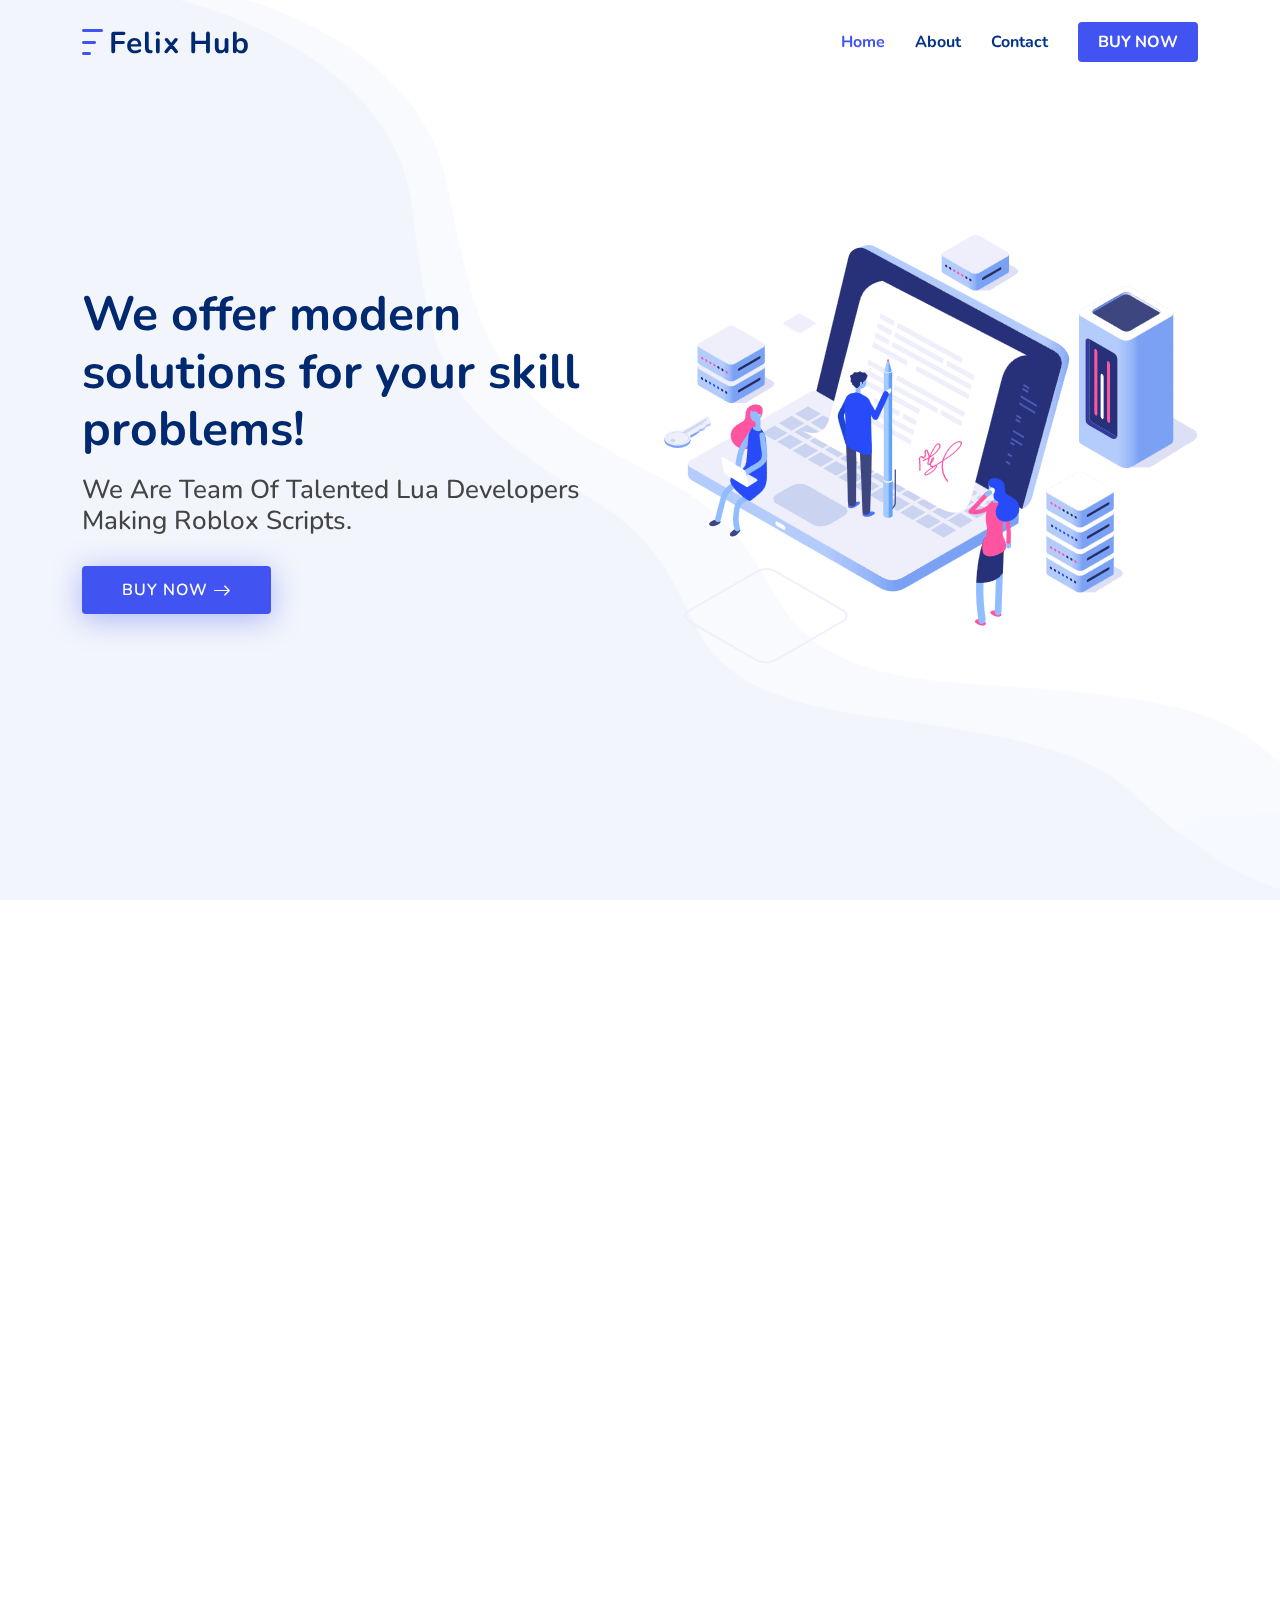
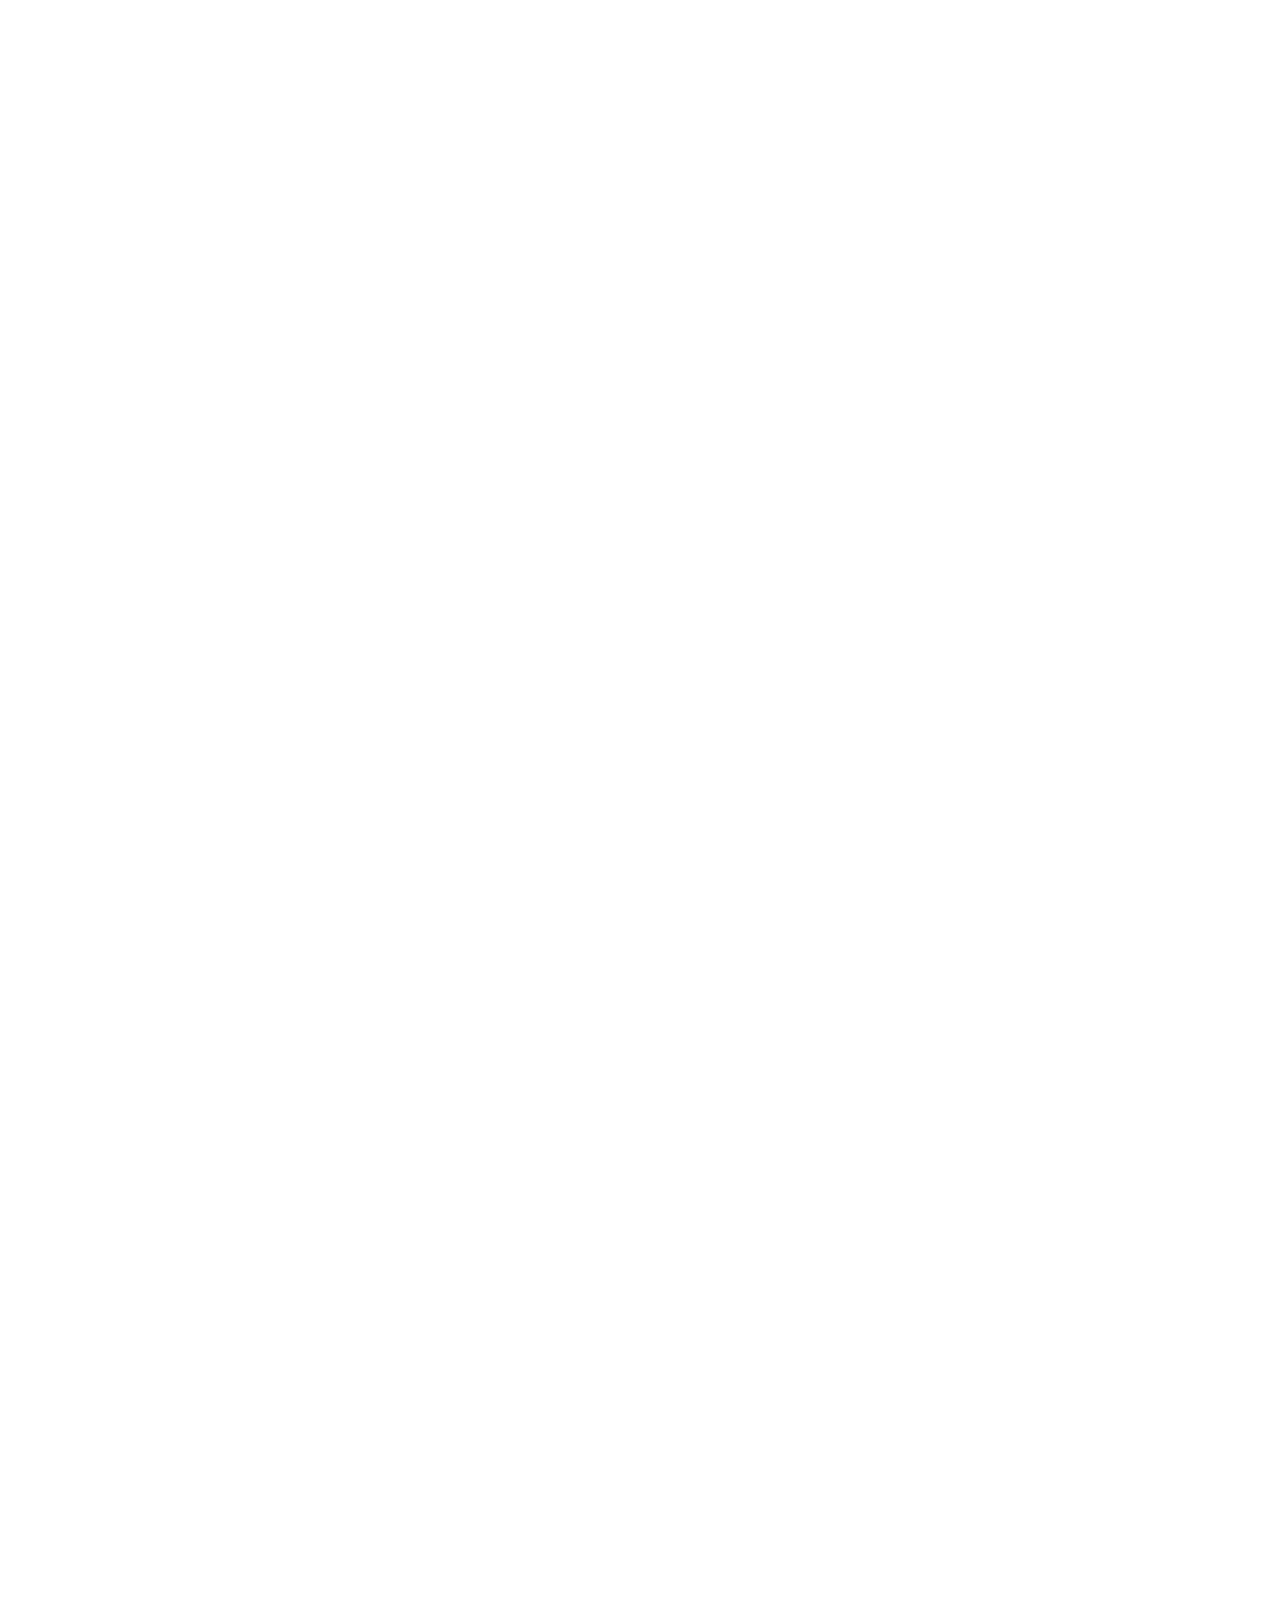
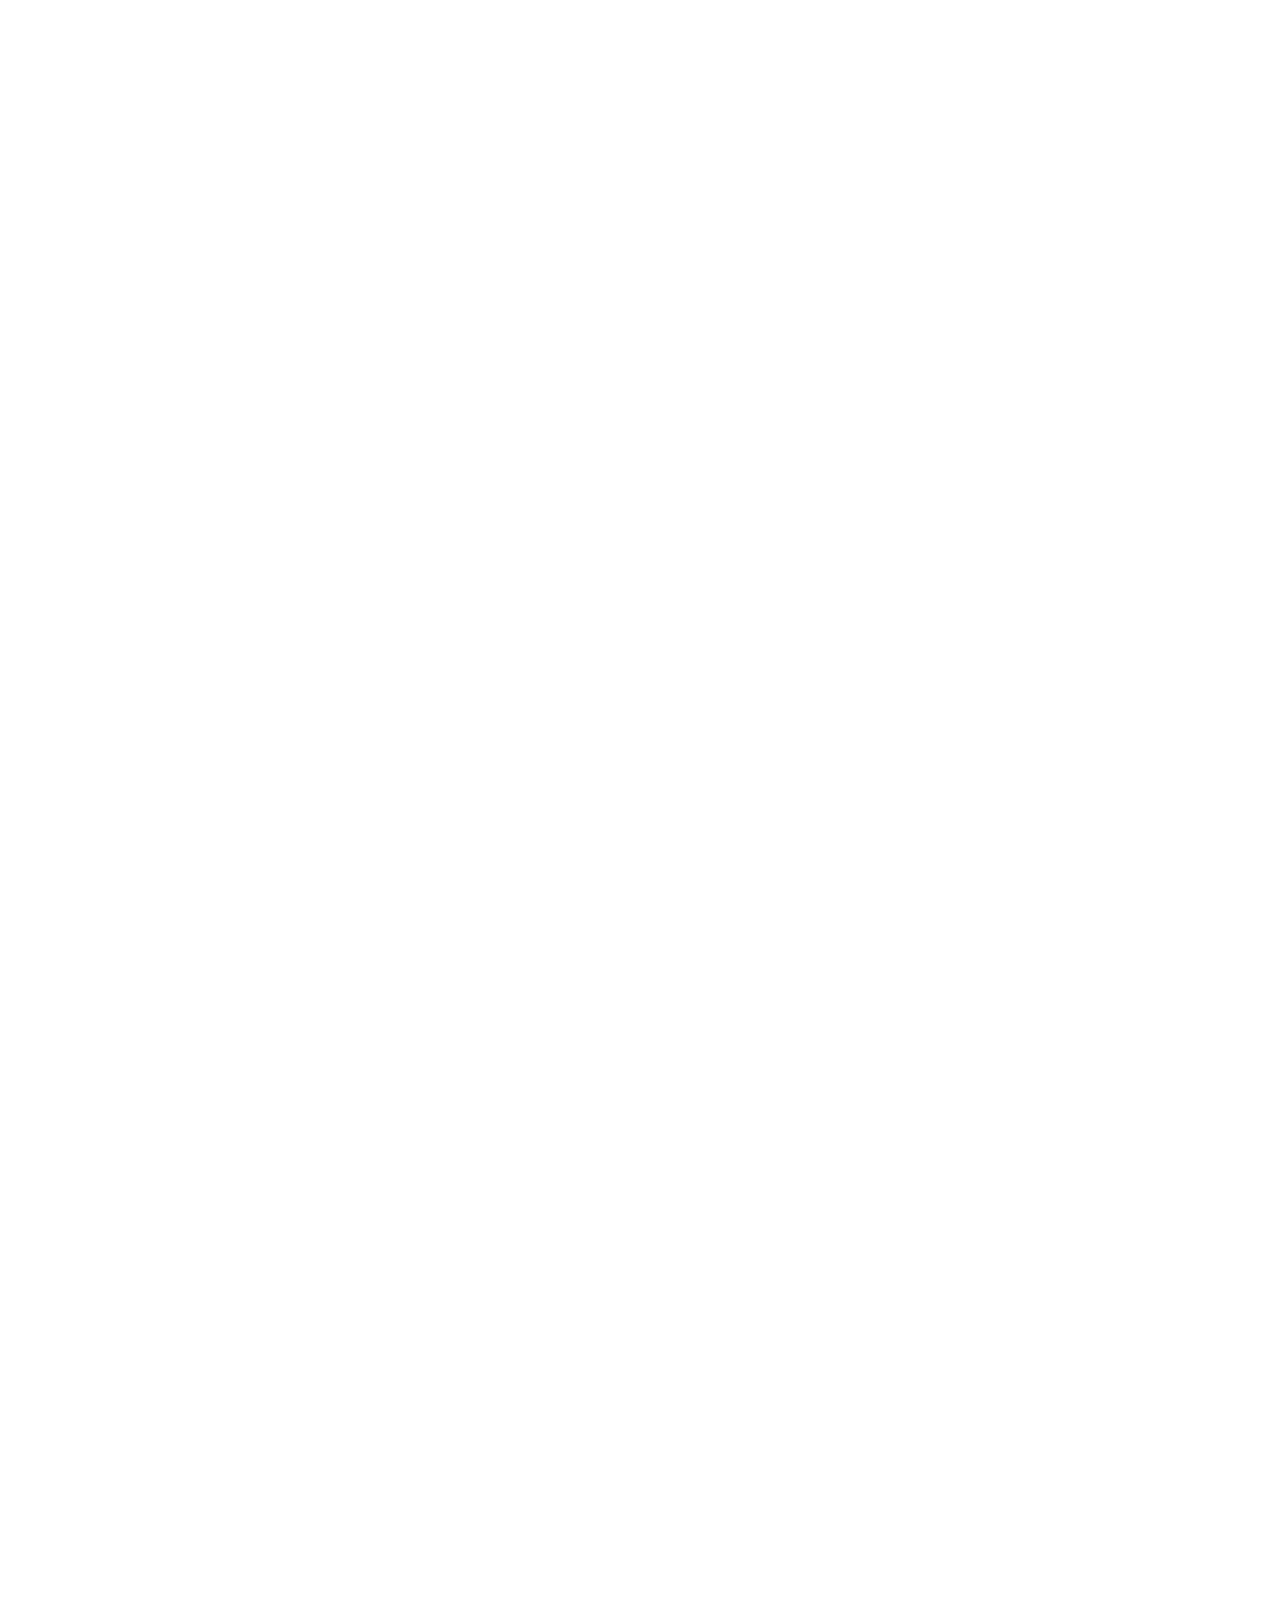
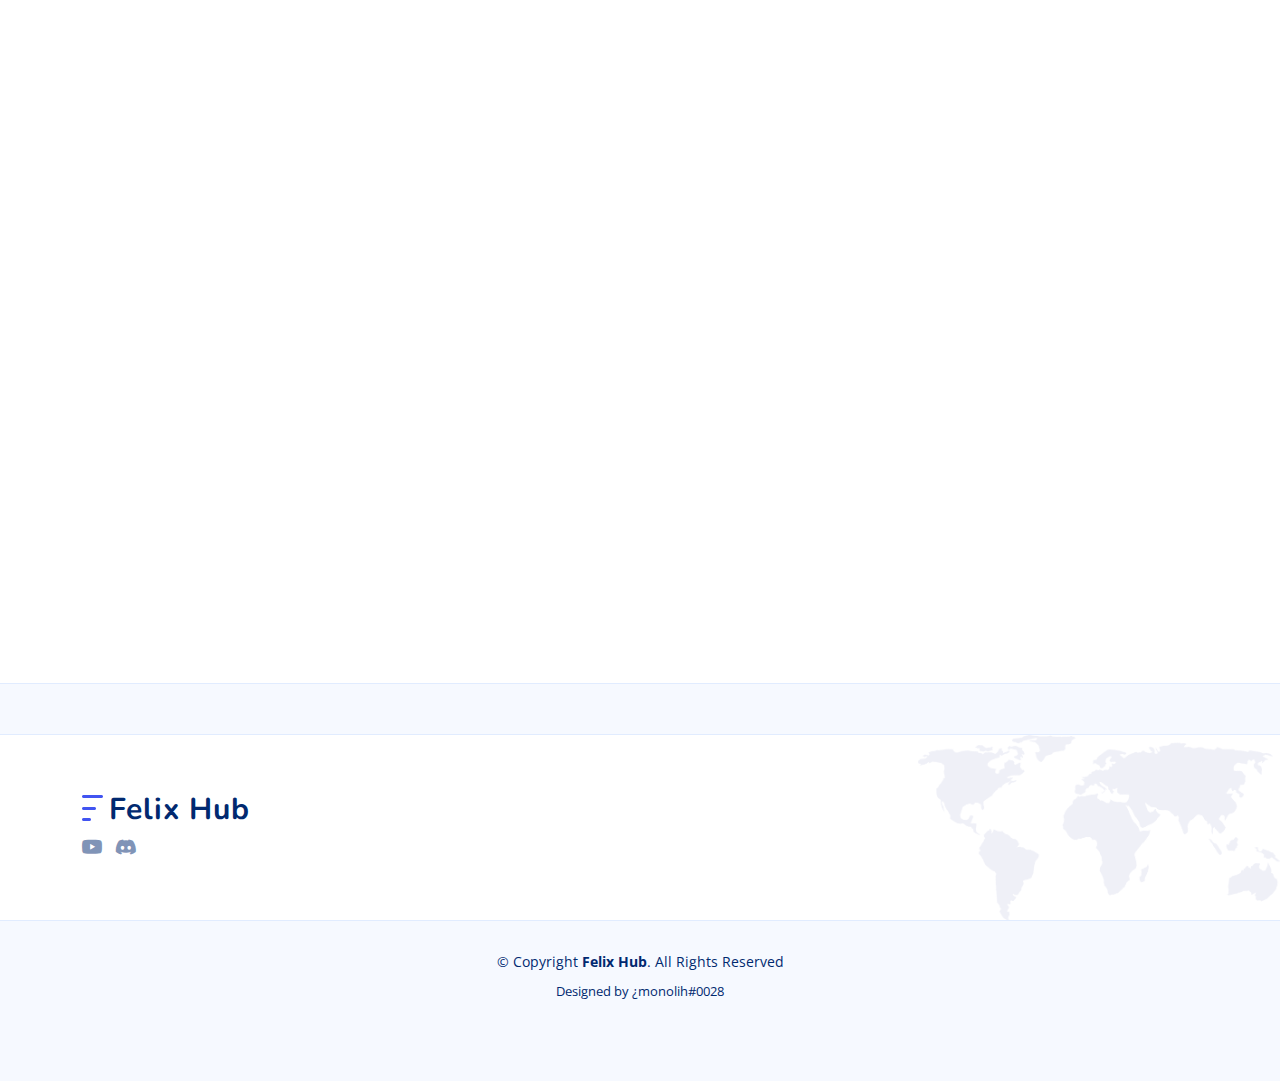
==== commit 102e12de: "Add files via upload" ====
--- a/docs/index.html
+++ b/docs/index.html
@@ -1,184 +1,686 @@
-<!DOCTYPE html>
-<html style="font-size: 16px;">
-  <head>
-    <meta name="viewport" content="width=device-width, initial-scale=1.0">
-    <meta charset="utf-8">
-    <meta name="keywords" content="​Felix, Hub, Felix Hub, script, lua, krnl, syn, Synapse, Script hub">
-    <meta name="description" content="FelixHub, ScriptHub, Roblox">
-    <meta property = "og:description" content = "Felix hub the best roblox hub you'll find!" />
-    <meta property = "description" content = "Felix hub the best roblox hub you'll find!" />
-    <title>FelixHub - Roblox Script</title>
-    <link rel="stylesheet" href="goodlookingpage.css" media="screen">
-<link rel="stylesheet" href="Home.css" media="screen">
-    <script class="u-script" type="text/javascript" src="jquery.js" defer=""></script>
-    <script class="u-script" type="text/javascript" src="goodlookingpage.js" defer=""></script>
-    <link id="u-theme-google-font" rel="stylesheet" href="https://fonts.googleapis.com/css?family=Roboto:100,100i,300,300i,400,400i,500,500i,700,700i,900,900i|Open+Sans:300,300i,400,400i,600,600i,700,700i,800,800i">
-    <link id="u-page-google-font" rel="stylesheet" href="https://fonts.googleapis.com/css?family=Montserrat:100,100i,200,200i,300,300i,400,400i,500,500i,600,600i,700,700i,800,800i,900,900i">
-    
-    
-    
-    
-    
-    <script type="application/ld+json">{
-		"@context": "http://schema.org",
-		"@type": "Organization",
-		"name": "",
-		"logo": "images/a_6859db1956e56ae74cf65eb0927b75ad.png"
-}</script>
-    <meta name="theme-color" content="#478ac9">
-    <meta property="og:title" content="Home">
-    <meta property="og:type" content="website">
-  </head>
-  <body data-home-page="Home.html" data-home-page-title="Home" class="u-body"><header class="u-clearfix u-header u-header" id="sec-e4df"><div class="u-clearfix u-sheet u-sheet-1">
-        <a href="https://discord.gg/BjQBNTAUNw" class="u-image u-logo u-image-1" data-image-width="439" data-image-height="439" title="Discord Server">
-          <img src="images/a_6859db1956e56ae74cf65eb0927b75ad.png" class="u-logo-image u-logo-image-1">
-        </a>
-        <nav class="u-menu u-menu-dropdown u-offcanvas u-menu-1">
-          <div class="menu-collapse" style="font-size: 1rem; letter-spacing: 0px; font-weight: 700; text-transform: uppercase;">
-            <a class="u-button-style u-custom-active-border-color u-custom-active-color u-custom-border u-custom-border-color u-custom-borders u-custom-hover-border-color u-custom-hover-color u-custom-left-right-menu-spacing u-custom-padding-bottom u-custom-text-active-color u-custom-text-color u-custom-text-hover-color u-custom-top-bottom-menu-spacing u-nav-link u-text-active-palette-1-base u-text-hover-palette-2-base" href="#">
-              <svg><use xmlns:xlink="http://www.w3.org/1999/xlink" xlink:href="#menu-hamburger"></use></svg>
-              <svg version="1.1" xmlns="http://www.w3.org/2000/svg" xmlns:xlink="http://www.w3.org/1999/xlink"><defs><symbol id="menu-hamburger" viewBox="0 0 16 16" style="width: 16px; height: 16px;"><rect y="1" width="16" height="2"></rect><rect y="7" width="16" height="2"></rect><rect y="13" width="16" height="2"></rect>
-</symbol>
-</defs></svg>
-            </a>
-          </div>
-          <div class="u-custom-menu u-nav-container">
-            <ul class="u-nav u-spacing-30 u-unstyled u-nav-1"><li class="u-nav-item"><a class="u-border-2 u-border-active-palette-1-base u-border-hover-palette-1-base u-border-no-left u-border-no-right u-border-no-top u-button-style u-nav-link u-text-active-palette-1-base u-text-grey-90 u-text-hover-grey-90" href="Home.html" style="padding: 10px 6px;">Home</a>
-</li><li class="u-nav-item"><a class="u-border-2 u-border-active-palette-1-base u-border-hover-palette-1-base u-border-no-left u-border-no-right u-border-no-top u-button-style u-nav-link u-text-active-palette-1-base u-text-grey-90 u-text-hover-grey-90" href="Home.html#sec-34cb" data-page-id="627812813" style="padding: 10px 6px;">About</a>
-</li><li class="u-nav-item"><a class="u-border-2 u-border-active-palette-1-base u-border-hover-palette-1-base u-border-no-left u-border-no-right u-border-no-top u-button-style u-nav-link u-text-active-palette-1-base u-text-grey-90 u-text-hover-grey-90" href="https://discord.gg/BjQBNTAUNw" style="padding: 10px 6px;">Contact Us</a>
-</li></ul>
-          </div>
-          <div class="u-custom-menu u-nav-container-collapse">
-            <div class="u-black u-container-style u-inner-container-layout u-opacity u-opacity-95 u-sidenav">
-              <div class="u-inner-container-layout u-sidenav-overflow">
-                <div class="u-menu-close"></div>
-                <ul class="u-align-center u-nav u-popupmenu-items u-unstyled u-nav-2"><li class="u-nav-item"><a class="u-button-style u-nav-link" href="Home.html" style="padding: 10px 6px;">Home</a>
-</li><li class="u-nav-item"><a class="u-button-style u-nav-link" href="Home.html#sec-34cb" data-page-id="627812813" style="padding: 10px 6px;">About</a>
-</li><li class="u-nav-item"><a class="u-button-style u-nav-link" href="https://discord.gg/BjQBNTAUNw" style="padding: 10px 6px;">Contact Us</a>
-</li></ul>
-              </div>
-            </div>
-            <div class="u-black u-menu-overlay u-opacity u-opacity-70"></div>
-          </div>
-        </nav>
-      </div></header>
-    <section id="carousel_56b6" class="u-carousel u-slide u-block-77cc-1" data-u-ride="false" data-interval="5000">
-      <ol class="u-absolute-hcenter u-carousel-indicators u-hidden u-block-77cc-2">
-        <li data-u-target="#carousel_56b6" data-u-slide-to="0" class="u-active u-grey-30"></li>
-      </ol>
-      <div class="u-carousel-inner" role="listbox">
-        <div class="u-active u-align-center u-carousel-item u-clearfix u-image u-shading u-section-1-1" src="" data-image-width="256" data-image-height="256">
-          <div class="u-clearfix u-sheet u-valign-middle u-sheet-1">
-            <h1 class="u-text u-text-default u-title u-text-1">FelixHub</h1>
-            <p class="u-large-text u-text u-text-default u-text-variant u-text-2">The Best FREE Hub You'll ever find!</p>
-            <a href="https://pastebin.com/raw/Q8yMLiHM" class="u-btn u-button-style u-palette-2-base u-btn-1">GET SCRIPT</a>
-          </div>
-        </div>
-      </div>
-      <a class="u-carousel-control u-carousel-control-prev u-hidden u-text-grey-30 u-block-77cc-3" href="#carousel_56b6" role="button" data-u-slide="prev">
-        <span aria-hidden="true">
-          <svg viewBox="0 0 477.175 477.175"><path d="M145.188,238.575l215.5-215.5c5.3-5.3,5.3-13.8,0-19.1s-13.8-5.3-19.1,0l-225.1,225.1c-5.3,5.3-5.3,13.8,0,19.1l225.1,225
-                    c2.6,2.6,6.1,4,9.5,4s6.9-1.3,9.5-4c5.3-5.3,5.3-13.8,0-19.1L145.188,238.575z"></path></svg>
-        </span>
-        <span class="sr-only">Previous</span>
-      </a>
-      <a class="u-carousel-control u-carousel-control-next u-hidden u-text-grey-30 u-block-77cc-4" href="#carousel_56b6" role="button" data-u-slide="next">
-        <span aria-hidden="true">
-          <svg viewBox="0 0 477.175 477.175"><path d="M360.731,229.075l-225.1-225.1c-5.3-5.3-13.8-5.3-19.1,0s-5.3,13.8,0,19.1l215.5,215.5l-215.5,215.5
-                    c-5.3,5.3-5.3,13.8,0,19.1c2.6,2.6,6.1,4,9.5,4c3.4,0,6.9-1.3,9.5-4l225.1-225.1C365.931,242.875,365.931,234.275,360.731,229.075z"></path></svg>
-        </span>
-        <span class="sr-only">Next</span>
-      </a>
-    </section>
-    <section class="u-align-center u-clearfix u-section-2" id="sec-7f9d">
-      <div class="u-clearfix u-sheet u-valign-middle u-sheet-1">
-        <div class="u-expanded-width u-list u-list-1">
-          <div class="u-repeater u-repeater-1">
-            <div class="u-align-center u-container-style u-list-item u-repeater-item">
-              <div class="u-container-layout u-similar-container u-valign-top u-container-layout-1"><span class="u-icon u-icon-circle u-icon-1"><svg class="u-svg-link" preserveAspectRatio="xMidYMin slice" viewBox="0 0 128 128" style=""><use xmlns:xlink="http://www.w3.org/1999/xlink" xlink:href="#svg-8998"></use></svg><svg xmlns="http://www.w3.org/2000/svg" xmlns:xlink="http://www.w3.org/1999/xlink" version="1.1" xml:space="preserve" class="u-svg-content" viewBox="0 0 128 128" id="svg-8998"><path d="m118.6 47.8h-61.2c-5.2 0-9.4 4.2-9.4 9.3v35.7c0 5.1 4.2 9.3 9.4 9.3h37.5l16.8 16.8c2.5 2.5 6.8 0.7 6.8-2.8v-10-3.9h0.1c5.2 0 9.4-4.2 9.4-9.3v-35.8c0-5.1-4.2-9.3-9.4-9.3zm1.2 45c0 0.7-0.5 1.2-1.2 1.2h-5.2c-1.6 0-2.9 1.2-3.1 2.8v9.2l-11.2-11.2c-0.5-0.5-1.3-0.8-2-0.8h-39.7c-0.7 0-1.2-0.5-1.2-1.2v-35.7c0-0.7 0.5-1.2 1.2-1.2h61.3c0.7 0 1.2 0.5 1.2 1.2v35.7z"></path><path d="m38.1 67.7c-1 0-2 0.4-2.7 1-0.1 0-0.1 0.1-0.2 0.2l-14.7 15.1v-12.5c-0.2-2.1-1.9-3.8-4-3.8h-6.9c-0.9 0-1.6-0.7-1.6-1.6v-48.3c0-0.9 0.7-1.6 1.6-1.6h80.8c0.9 0 1.6 0.7 1.6 1.6v30.1h8v-30.1c0-5.4-4.3-9.8-9.6-9.8h-80.8c-5.3 0-9.6 4.4-9.6 9.8v48.3c0 5.4 4.3 9.8 9.6 9.8h2.9v8.1 10c0 3.6 4.4 5.3 6.9 2.8l6.8-7 13.6-13.9h8.2v-8.2h-9.9z"></path></svg></span>
-                <h3 class="u-text u-text-1">Support</h3>
-                <p class="u-text u-text-2">Our support is fast and friendly!<br>You'll never regret.
-                </p>
-              </div>
-            </div>
-            <div class="u-align-center u-container-style u-list-item u-repeater-item">
-              <div class="u-container-layout u-similar-container u-valign-top u-container-layout-2"><span class="u-icon u-icon-circle u-icon-2"><svg class="u-svg-link" preserveAspectRatio="xMidYMin slice" viewBox="0 0 24 24" style=""><use xmlns:xlink="http://www.w3.org/1999/xlink" xlink:href="#svg-f7eb"></use></svg><svg class="u-svg-content" viewBox="0 0 24 24" id="svg-f7eb"><path d="M.38 10.377l-.272-.037c-.048.344-.082.695-.101 1.041l.275.016c.018-.34.051-.682.098-1.02zM4.136 3.289l-.184-.205c-.258.232-.509.48-.746.734l.202.188c.231-.248.476-.49.728-.717zM5.769 2.059l-.146-.235c-.296.186-.586.385-.863.594l.166.219c.27-.203.554-.399.843-.578zM1.824 18.369c.185.297.384.586.593.863l.22-.164c-.205-.271-.399-.555-.58-.844l-.233.145zM1.127 16.402l-.255.104c.129.318.274.635.431.943l.005.01.245-.125-.005-.01c-.153-.301-.295-.611-.421-.922zM.298 9.309l.269.063c.076-.332.168-.664.272-.986l-.261-.087c-.108.332-.202.672-.28 1.01zM.274 12.42l-.275.01c.012.348.04.699.083 1.043l.273-.033c-.042-.336-.069-.68-.081-1.02zM.256 14.506c.073.34.162.682.264 1.014l.263-.08c-.1-.326-.187-.658-.258-.99l-.269.056zM11.573.275L11.563 0c-.348.012-.699.039-1.044.082l.034.273c.338-.041.68-.068 1.02-.08zM23.221 8.566c.1.326.186.66.256.992l.27-.059c-.072-.34-.16-.682-.262-1.014l-.264.081zM17.621 1.389c-.309-.164-.627-.314-.947-.449l-.107.252c.314.133.625.281.926.439l.128-.242zM15.693.572c-.332-.105-.67-.199-1.01-.277l-.063.268c.332.076.664.168.988.273l.085-.264zM6.674 1.545c.298-.15.606-.291.916-.418L7.486.873c-.317.127-.632.272-.937.428l-.015.008.125.244.015-.008zM23.727 11.588l.275-.01a11.797 11.797 0 0 0-.082-1.045l-.273.033c.041.338.068.682.08 1.022zM13.654.105c-.346-.047-.696-.08-1.043-.098l-.014.273c.339.018.683.051 1.019.098l.038-.273zM9.544.527l-.058-.27c-.34.072-.681.16-1.014.264l.081.262c.325-.099.659-.185.991-.256zM1.921 5.469l.231.15c.185-.285.384-.566.592-.834l-.217-.17c-.213.276-.417.563-.606.854zM.943 7.318l.253.107c.132-.313.28-.625.439-.924l-.243-.128c-.163.307-.314.625-.449.945zM18.223 21.943l.145.234c.295-.186.586-.385.863-.594l-.164-.219c-.272.204-.557.4-.844.579zM21.248 19.219l.217.17c.215-.273.418-.561.607-.854l-.23-.148c-.186.285-.385.564-.594.832zM19.855 20.715l.184.203c.258-.23.51-.479.746-.732l-.201-.188c-.23.248-.477.488-.729.717zM22.359 17.504l.244.129c.162-.307.314-.625.449-.945l-.254-.107a11.27 11.27 0 0 1-.439.923zM23.617 13.629l.273.039c.049-.346.082-.695.102-1.043l-.275-.014c-.018.338-.051.682-.1 1.018zM23.156 15.621l.264.086c.107-.332.201-.67.279-1.01l-.268-.063c-.077.333-.169.665-.275.987zM22.453 6.672c.154.303.297.617.424.932l.256-.104c-.131-.322-.277-.643-.436-.953l-.244.125zM8.296 23.418c.331.107.67.201 1.009.279l.062-.268c-.331-.076-.663-.168-.986-.273l-.085.262zM10.335 23.889c.345.049.696.082 1.043.102l.014-.275c-.339-.018-.682-.051-1.019-.098l-.038.271zM17.326 22.449c-.303.154-.613.297-.926.424l.104.256c.318-.131.639-.275.947-.434l.004-.002-.123-.246-.006.002zM4.613 21.467c.274.213.562.418.854.605l.149-.23c-.285-.184-.565-.385-.833-.592l-.17.217zM12.417 23.725l.009.275c.348-.014.699-.041 1.045-.084l-.035-.271c-.336.041-.68.068-1.019.08zM6.37 22.604c.307.162.625.314.946.449l.107-.254c-.313-.133-.624-.279-.924-.439l-.129.244zM3.083 20.041c.233.258.48.51.734.746l.188-.201c-.249-.23-.49-.477-.717-.729l-.205.184zM14.445 23.475l.059.27c.34-.074.68-.162 1.014-.266l-.082-.262c-.325.099-.659.185-.991.258zM21.18.129A2.689 2.689 0 1 0 21.18 5.507 2.689 2.689 0 1 0 21.18.129zM15.324 15.447c0 .471.314.66.852.66.67 0 1.297-.396 1.297-1.016v-.645c-.23.107-.379.141-1.107.24-.735.109-1.042.306-1.042.761zM12 2.818c-5.07 0-9.18 4.109-9.18 9.18 0 5.068 4.11 9.18 9.18 9.18 5.07 0 9.18-4.111 9.18-9.18 0-5.07-4.11-9.18-9.18-9.18zm-2.487 13.77H5.771v-6.023h.769v5.346h2.974v.677zm4.13 0h-.619v-.67c-.405.57-.811.793-1.446.793-.843 0-1.38-.463-1.38-1.182v-3.271h.686v3c0 .52.347.85.893.85.719 0 1.181-.578 1.181-1.461v-2.389h.686v4.33zm-.53-8.393c0-1.484 1.205-2.689 2.689-2.689s2.688 1.205 2.688 2.689-1.203 2.688-2.688 2.688-2.689-1.203-2.689-2.688zm5.567 7.856v.52c-.223.059-.33.074-.471.074-.34 0-.637-.238-.711-.57-.381.406-.918.637-1.471.637-.877 0-1.422-.463-1.422-1.248 0-.527.256-.916.76-1.123.266-.107.414-.141 1.389-.264.545-.066.719-.191.719-.48v-.182c0-.412-.348-.645-.967-.645-.645 0-.957.24-1.016.77h-.693c.041-1 .686-1.404 1.734-1.404 1.066 0 1.627.412 1.627 1.182v2.412c0 .215.133.338.373.338.041-.002.074-.002.149-.017z"></path></svg></span>
-                <h3 class="u-text u-text-3">Coding</h3>
-                <p class="u-text u-text-4">Our Programming skills are on top level! We've worked hard on this project, and we will keep it up!</p>
-              </div>
-            </div>
-            <div class="u-align-center u-container-style u-list-item u-repeater-item">
-              <div class="u-container-layout u-similar-container u-valign-top u-container-layout-3"><span class="u-icon u-icon-circle u-icon-3"><svg class="u-svg-link" preserveAspectRatio="xMidYMin slice" viewBox="0 0 128 128" style=""><use xmlns:xlink="http://www.w3.org/1999/xlink" xlink:href="#svg-8681"></use></svg><svg class="u-svg-content" viewBox="0 0 128 128" id="svg-8681" style="enable-background:new 0 0 128 128;"><g><path d="M64,42c-13.2,0-24,10.8-24,24s10.8,24,24,24s24-10.8,24-24S77.2,42,64,42z M64,82c-8.8,0-16-7.2-16-16s7.2-16,16-16   s16,7.2,16,16S72.8,82,64,82z"></path><path d="M64,100.8c-14.9,0-29.2,6.2-39.4,17.1l-2.7,2.9l5.8,5.5l2.7-2.9c8.8-9.4,20.7-14.6,33.6-14.6s24.8,5.2,33.6,14.6l2.7,2.9   l5.8-5.5l-2.7-2.9C93.2,107.1,78.9,100.8,64,100.8z"></path><path d="M97,47.9v8c9.4,0,18.1,3.8,24.6,10.7l5.8-5.5C119.6,52.7,108.5,47.9,97,47.9z"></path><path d="M116.1,20c0-10.5-8.6-19.1-19.1-19.1S77.9,9.5,77.9,20S86.5,39.1,97,39.1S116.1,30.5,116.1,20z M85.9,20   c0-6.1,5-11.1,11.1-11.1s11.1,5,11.1,11.1s-5,11.1-11.1,11.1S85.9,26.1,85.9,20z"></path><path d="M31,47.9c-11.5,0-22.6,4.8-30.4,13.2l5.8,5.5c6.4-6.9,15.2-10.7,24.6-10.7V47.9z"></path><path d="M50.1,20C50.1,9.5,41.5,0.9,31,0.9S11.9,9.5,11.9,20S20.5,39.1,31,39.1S50.1,30.5,50.1,20z M31,31.1   c-6.1,0-11.1-5-11.1-11.1S24.9,8.9,31,8.9s11.1,5,11.1,11.1S37.1,31.1,31,31.1z"></path>
-</g></svg></span>
-                <h3 class="u-text u-text-5">Community</h3>
-                <p class="u-text u-text-6">Our community is great! We're small community but a good one! We will be very happy to have you in here!</p>
-              </div>
-            </div>
-          </div>
-        </div>
-      </div>
-    </section>
-    <section class="u-align-left u-clearfix u-section-3" id="carousel_ac95">
-      <div class="u-clearfix u-sheet u-valign-middle-sm u-valign-middle-xs u-sheet-1">
-        <div class="u-expanded-width u-gradient u-radius-20 u-shape u-shape-round u-shape-1"></div>
-        <h1 class="u-custom-font u-font-montserrat u-text u-text-default-lg u-text-default-md u-text-default-sm u-text-default-xl u-text-palette-2-base u-text-1"> What do our users say?<br>
-        </h1>
-        <div class="u-list u-list-1">
-          <div class="u-repeater u-repeater-1">
-            <div class="u-align-left u-container-style u-list-item u-radius-20 u-repeater-item u-shape-round u-white u-list-item-1">
-              <div class="u-container-layout u-similar-container u-valign-top u-container-layout-1">
-                <p class="u-text u-text-default u-text-grey-50 u-text-2"> Felix hub is one of the best scripts, it has the most op scripts it changed the roblox script community forever!</p>
-                <div alt="" class="u-image u-image-circle u-image-1" data-image-width="851" data-image-height="851"></div>
-                <h5 class="u-text u-text-3"> Muted#4977</h5>
-                <h6 class="u-text u-text-default u-text-grey-50 u-text-4">User</h6>
-              </div>
-            </div>
-            <div class="u-align-left u-container-style u-list-item u-radius-20 u-repeater-item u-shape-round u-white u-list-item-2">
-              <div class="u-container-layout u-similar-container u-valign-top u-container-layout-2">
-                <p class="u-text u-text-default u-text-grey-50 u-text-5">This is the best hub I've ever used! I can't believe my eyes! It supports so much executors and the games that it supports are fantastic!</p>
-                <div alt="" class="u-image u-image-circle u-image-2" data-image-width="826" data-image-height="826"></div>
-                <h5 class="u-text u-text-6"> ¿monolih#0028</h5>
-                <h6 class="u-text u-text-default u-text-grey-50 u-text-7">Web Designer and User</h6>
-              </div>
-            </div>
-            <div class="u-align-left u-container-style u-list-item u-radius-20 u-repeater-item u-shape-round u-white u-list-item-3">
-              <div class="u-container-layout u-similar-container u-valign-top u-container-layout-3">
-                <p class="u-text u-text-default u-text-grey-50 u-text-8"> FelixHub changed my life, since the first time i've used the hub i had good luck!</p>
-                <div alt="" class="u-image u-image-circle u-image-3" data-image-width="1024" data-image-height="1024"></div>
-                <h5 class="u-text u-text-9"> Zaxi#6985</h5>
-                <h6 class="u-text u-text-default u-text-grey-50 u-text-10">User</h6>
-              </div>
-            </div>
-          </div>
-        </div>
-      </div>
-    </section>
-    <section class="u-clearfix u-section-4" id="sec-34cb">
-      <div class="u-clearfix u-sheet u-sheet-1">
-        <div class="u-clearfix u-expanded-width u-gutter-0 u-layout-wrap u-layout-wrap-1">
-          <div class="u-layout">
-            <div class="u-layout-row">
-              <div class="u-align-center u-container-style u-layout-cell u-left-cell u-size-23 u-layout-cell-1">
-                <div class="u-container-layout u-valign-middle u-container-layout-1">
-                  <div alt="" class="u-image u-image-circle u-image-1" src="" data-image-width="439" data-image-height="439"></div>
-                </div>
-              </div>
-              <div class="u-align-left u-container-style u-layout-cell u-right-cell u-size-37 u-layout-cell-2">
-                <div class="u-container-layout u-valign-top-xs u-container-layout-2">
-                  <h2 class="u-text u-text-default u-text-1">About FelixHub</h2>
-                  <p class="u-text u-text-2">FelixHub is a free hub that supports many executors and it's the best for the games that it supports.It's developed by Kasma#6969 and carterfr#9709. It is 100% pure lua script. <span style="font-weight: 700;">Current supported executors are: Synapse X, Script-Ware, KRNL, Skisploit and many more!</span>
-                  </p>
-                </div>
-              </div>
-            </div>
-          </div>
-        </div>
-      </div>
-    </section>
-    
-    
-    <footer class="u-align-center u-clearfix u-footer u-grey-80 u-footer" id="sec-42f8"><div class="u-clearfix u-sheet u-sheet-1">
-        <p class="u-small-text u-text u-text-variant u-text-1">Have a great day/night if you found this message :D</p>
-      </div></footer>
-  </body>
+<!DOCTYPE html>
+<html lang="en">
+
+<head>
+  <meta charset="utf-8">
+  <meta content="width=device-width, initial-scale=1.0" name="viewport">
+
+  <title>Felix Hub - The Best Roblox Hub.</title>
+  <meta content="Best Roblox Script Money Can Buy!" name="description">
+
+  <meta content="FelixHub, Paid Script, Best Roblox Script" name="keywords">
+
+  <!-- Favicons -->
+  <link href="assets/img/favicon.png" rel="icon">
+  <link href="assets/img/apple-touch-icon.png" rel="apple-touch-icon">
+
+  <!-- Google Fonts -->
+  <link href="https://fonts.googleapis.com/css?family=Open+Sans:300,300i,400,400i,600,600i,700,700i|Nunito:300,300i,400,400i,600,600i,700,700i|Poppins:300,300i,400,400i,500,500i,600,600i,700,700i" rel="stylesheet">
+
+  <!-- Vendor CSS Files -->
+  <link href="assets/vendor/aos/aos.css" rel="stylesheet">
+  <link href="assets/vendor/bootstrap/css/bootstrap.min.css" rel="stylesheet">
+  <link href="assets/vendor/bootstrap-icons/bootstrap-icons.css" rel="stylesheet">
+  <link href="assets/vendor/glightbox/css/glightbox.min.css" rel="stylesheet">
+  <link href="assets/vendor/remixicon/remixicon.css" rel="stylesheet">
+  <link href="assets/vendor/swiper/swiper-bundle.min.css" rel="stylesheet">
+
+
+  <!-- Template Main CSS File -->
+  <link href="assets/css/style.css" rel="stylesheet">
+</head>
+
+<body>
+
+  <!-- ======= Header ======= -->
+  <header id="header" class="header fixed-top">
+    <div class="container-fluid container-xl d-flex align-items-center justify-content-between">
+
+      <a href="index.html" class="logo d-flex align-items-center">
+        <img src="assets/img/logo.png" alt="">
+        <span>Felix Hub</span>
+      </a>
+
+      <nav id="navbar" class="navbar">
+        <ul>
+          <li><a class="nav-link scrollto active" href="#hero">Home</a></li>
+          <li><a class="nav-link scrollto" href="#about">About</a></li>
+          <li><a class="nav-link scrollto" href="#contact">Contact</a></li>
+          <li><a class="getstarted scrollto" href="#about">BUY NOW</a></li>
+        </ul>
+        <i class="bi bi-list mobile-nav-toggle"></i>
+      </nav><!-- .navbar -->
+
+    </div>
+  </header><!-- End Header -->
+
+  <!-- ======= Hero Section ======= -->
+  <section id="hero" class="hero d-flex align-items-center">
+
+    <div class="container">
+      <div class="row">
+        <div class="col-lg-6 d-flex flex-column justify-content-center">
+          <h1 data-aos="fade-up">We offer modern solutions for your skill problems!</h1>
+          <h2 data-aos="fade-up" data-aos-delay="400">We Are Team Of Talented Lua Developers Making Roblox Scripts.</h2>
+          <div data-aos="fade-up" data-aos-delay="600">
+            <div class="text-center text-lg-start">
+              <a href="#about" class="btn-get-started scrollto d-inline-flex align-items-center justify-content-center align-self-center">
+                <span>BUY NOW</span>
+                <i class="bi bi-arrow-right"></i>
+              </a>
+            </div>
+          </div>
+        </div>
+        <div class="col-lg-6 hero-img" data-aos="zoom-out" data-aos-delay="200">
+          <img src="assets/img/hero-img.png" class="img-fluid" alt="">
+        </div>
+      </div>
+    </div>
+
+  </section><!-- End Hero -->
+
+  <main id="main">
+    <!-- ======= About Section ======= -->
+    <section id="about" class="about">
+
+      <div class="container" data-aos="fade-up">
+        <div class="row gx-0">
+
+          <div class="col-lg-6 d-flex flex-column justify-content-center" data-aos="fade-up" data-aos-delay="200">
+            <div class="content">
+              <h3>What Is This?</h3>
+              <h2>This Is The Best and Afordable Hub For Roblox! </h2>
+              <p>
+                It can be executed with almost every exploit! The Team Is Made out of 2 Developers: Kasma and carterfr.
+              </p>
+              <div class="text-center text-lg-start">
+                <a href="https://felix-hub.tebex.io/" class="btn-read-more d-inline-flex align-items-center justify-content-center align-self-center">
+                  <span>BUY NOW</span>
+                  <i class="bi bi-arrow-left"></i>
+                </a>
+              </div>
+            </div>
+          </div>
+
+          <div class="col-lg-6 d-flex align-items-center" data-aos="zoom-out" data-aos-delay="200">
+            <img src="assets/img/about.jpg" class="img-fluid" alt="">
+          </div>
+
+        </div>
+      </div>
+
+    </section><!-- End About Section -->
+
+    
+
+    </section><!-- End Values Section -->
+
+    <!-- ======= Counts Section ======= -->
+    <section id="counts" class="counts">
+      <div class="container" data-aos="fade-up">
+
+        <div class="row gy-4">
+
+          <div class="col-lg-3 col-md-6">
+            <div class="count-box">
+              <i class="bi bi-emoji-smile"></i>
+              <div>
+                <span data-purecounter-start="0" data-purecounter-end="4" data-purecounter-duration="1" class="purecounter"></span>
+                <p>Happy Clients</p>
+              </div>
+            </div>
+          </div>
+
+          <div class="col-lg-3 col-md-6">
+            <div class="count-box">
+              <i class="bi bi-person-check"></i>
+              <div>
+                <span data-purecounter-start="0" data-purecounter-end="4" data-purecounter-duration="1" class="purecounter"></span>
+                <p>Clients</p>
+              </div>
+            </div>
+          </div>
+
+          <div class="col-lg-3 col-md-6">
+            <div class="count-box">
+              <i class="bi bi-journal-richtext" style="color: #ee6c20;"></i>
+              <div>
+                <span data-purecounter-start="0" data-purecounter-end="3" data-purecounter-duration="1" class="purecounter"></span>
+                <p>Games Supported</p>
+              </div>
+            </div>
+          </div>
+
+    
+
+          <div class="col-lg-3 col-md-6">
+            <div class="count-box">
+              <i class="bi bi-people" style="color: #bb0852;"></i>
+              <div>
+                <span data-purecounter-start="0" data-purecounter-end="2" data-purecounter-duration="1" class="purecounter"></span>
+                <p>Hard Workers</p>
+              </div>
+            </div>
+          </div>
+
+        </div>
+
+      </div>
+    </section><!-- End Counts Section -->
+
+    <!-- ======= Features Section ======= -->
+    <section id="features" class="features">
+
+      <div class="container" data-aos="fade-up">
+
+        <header class="section-header">
+          <h2>Features</h2>
+          <p> <i class="bi bi-blockquote-left"></i> Less Features Coded Better > More Features Coded Worse. <i class="bi bi-blockquote-right"></i> </p>
+        </header>
+
+        <div class="row">
+
+          <div class="col-lg-6">
+            <img src="assets/img/features-3.png" class="img-fluid" alt="">
+          </div>
+
+          <div class="col-lg-6 mt-5 mt-lg-0 d-flex">
+            <div class="row align-self-center gy-4">
+
+              <div class="col-md-6" data-aos="zoom-out" data-aos-delay="200">
+                <div class="feature-box d-flex align-items-center">
+                  <i class="bi bi-eye-slash"></i>
+                  <h3>Undetected</h3>
+                </div>
+              </div>
+
+              <div class="col-md-6" data-aos="zoom-out" data-aos-delay="300">
+                <div class="feature-box d-flex align-items-center">
+                  <i class="bi bi-speedometer2"></i>
+                  <h3>Fast Injection Speed</h3>
+                </div>
+              </div>
+
+              <div class="col-md-6" data-aos="zoom-out" data-aos-delay="400">
+                <div class="feature-box d-flex align-items-center">
+                  <i class="bi bi-search"></i>
+                  <h3>Script Browser</h3>
+                </div>
+              </div>
+
+              <div class="col-md-6" data-aos="zoom-out" data-aos-delay="500">
+                <div class="feature-box d-flex align-items-center">
+                  <i class="bi bi-search"></i>
+                  <h3>FE Script Browser</h3>
+                </div>
+              </div>
+
+              <div class="col-md-6" data-aos="zoom-out" data-aos-delay="600">
+                <div class="feature-box d-flex align-items-center">
+                  <i class="bi bi-shield-check"></i>
+                  <h3>Protected Key Auth</h3>
+                </div>
+              </div>
+
+              <div class="col-md-6" data-aos="zoom-out" data-aos-delay="700">
+                <div class="feature-box d-flex align-items-center">
+                  <i class="bi bi-code-slash"></i>
+                  <h3>Well Coded Scripts </h3>
+                </div>
+              </div>
+
+            </div>
+          </div>
+
+        </div> <!-- / row -->
+
+       
+
+        
+    <!-- ======= Pricing Section ======= -->
+    <section id="pricing" class="pricing">
+
+      <div class="container" data-aos="fade-up">
+
+        <header class="section-header">
+          <h2>Pricing</h2>
+          <p>Check our Pricing</p>
+        </header>
+
+        <div class="row gy-4 aos-init aos-animate" data-aos="fade-right" style="margin-right: calc(-.5 * var(--bs-gutter-x));">
+
+
+          <div class="col-lg-3 col-md-6 aos-init aos-animate" data-aos="zoom-in" data-aos-delay="200" style="margin-right: 30px;margin-left: 300px;">
+            <div class="box" style="margin-right: 0px;border-right-width: 0px;border-right-style: solid;bottom: 0px;">
+              <h3 style="color: #65c600;">Free Plan</h3>
+              <div class="price"><sup>$</sup>0<span> / lifetime</span></div>
+              <img src="assets/img/pricing-free.png" class="img-fluid" alt="">
+              <ul>
+                <li>Hub</li>
+                <li>Working Games</li>
+                <li class="na">Often Updates</li>
+                <li class="na">Premium</li>
+                <li>Legacy</li>
+              </ul>
+              <a href="https://pastebin.com/raw/8wBnpAdq" class="btn-buy">Get Now</a>
+            </div>
+          </div>
+
+          <div class="col-lg-3 col-md-6 aos-init aos-animate" data-aos="zoom-in" data-aos-delay="300" style="padding-right: calc(var(--bs-gutter-x) * .5);border-right-width: 0px;border-right-style: solid;padding-left: calc(var(--bs-gutter-x) * .5);margin-right: 0px;">
+            <div class="box" style="margin-right: 0px;">
+              <span class="featured">Featured</span>
+              <h3 style="color: #ff901c;">Premium Plan</h3>
+              <div class="price"><sup>$</sup>8<span> / lifetime</span></div>
+              <img src="assets/img/pricing-ultimate.png" class="img-fluid" alt="">
+              <ul>
+                <li>Hub</li>
+                <li>Working Games</li>
+                <li>Often Updates</li>
+                <li>Premium</li>
+                <li class="na">Legacy</li>
+              </ul>
+              <a href="https://felix-hub.tebex.io/" class="btn-buy">Buy Now</a>
+            </div>
+          </div>
+        </div>
+
+    </section><!-- End Pricing Section -->
+
+    <!-- ======= F.A.Q Section ======= -->
+    <section id="faq" class="faq">
+
+      <div class="container" data-aos="fade-up">
+
+        <header class="section-header">
+          <h2>F.A.Q</h2>
+          <p>Frequently Asked Questions</p>
+        </header>
+
+        <div class="row">
+          <div class="col-lg-6">
+            <!-- F.A.Q List 1-->
+            <div class="accordion accordion-flush" id="faqlist1">
+              <div class="accordion-item">
+                <h2 class="accordion-header">
+                  <button class="accordion-button collapsed" type="button" data-bs-toggle="collapse" data-bs-target="#faq-content-1">
+                    Which Games Are Supported?
+                  </button>
+                </h2>
+                <div id="faq-content-1" class="accordion-collapse collapse" data-bs-parent="#faqlist1">
+                  <div class="accordion-body">
+                    Currently Supported Games Are: Dead by Roblox, Prison Life, No Jump Difficulty Chart.
+                  </div>
+                </div>
+              </div>
+
+              <div class="accordion-item">
+                <h2 class="accordion-header">
+                  <button class="accordion-button collapsed" type="button" data-bs-toggle="collapse" data-bs-target="#faq-content-2">
+                    Which Executors Are Supported?
+                  </button>
+                </h2>
+                <div id="faq-content-2" class="accordion-collapse collapse" data-bs-parent="#faqlist1">
+                  <div class="accordion-body">
+                    Synapse X, Script-Ware, Sirhurt, Calamari (Most Likely), KRNL, Skisploit, Aspect (Most Likely)
+                  </div>
+                </div>
+              </div>
+
+              <div class="accordion-item">
+                <h2 class="accordion-header">
+                  <button class="accordion-button collapsed" type="button" data-bs-toggle="collapse" data-bs-target="#faq-content-3">
+                    Which OS are Compatible?
+                  </button>
+                </h2>
+                <div id="faq-content-3" class="accordion-collapse collapse" data-bs-parent="#faqlist1">
+                  <div class="accordion-body">
+                    Which ever executors are compatible on your OS.
+                  </div>
+                </div>
+              </div>
+
+            </div>
+          </div>
+
+          <div class="col-lg-6">
+
+            <!-- F.A.Q List 2-->
+            <div class="accordion accordion-flush" id="faqlist2">
+
+              <div class="accordion-item">
+                <h2 class="accordion-header">
+                  <button class="accordion-button collapsed" type="button" data-bs-toggle="collapse" data-bs-target="#faq2-content-1">
+                    Is It Dangerous To My PC?
+                  </button>
+                </h2>
+                <div id="faq2-content-1" class="accordion-collapse collapse" data-bs-parent="#faqlist2">
+                  <div class="accordion-body">
+                    No, It Is Not.
+                  </div>
+                </div>
+              </div>
+
+              <div class="accordion-item">
+                <h2 class="accordion-header">
+                  <button class="accordion-button collapsed" type="button" data-bs-toggle="collapse" data-bs-target="#faq2-content-2">
+                    Is It Worth It?
+                  </button>
+                </h2>
+                <div id="faq2-content-2" class="accordion-collapse collapse" data-bs-parent="#faqlist2">
+                  <div class="accordion-body">
+                    Definitely, We've worked hard on this project.
+                  </div>
+                </div>
+              </div>
+
+              <div class="accordion-item">
+                <h2 class="accordion-header">
+                  <button class="accordion-button collapsed" type="button" data-bs-toggle="collapse" data-bs-target="#faq2-content-3">
+                    Are There any Trials?
+                  </button>
+                </h2>
+                <div id="faq2-content-3" class="accordion-collapse collapse" data-bs-parent="#faqlist2">
+                  <div class="accordion-body">
+                    Not Always, but sometimes we may make one! Join The Discord Server To Keep Track!
+                  </div>
+                </div>
+              </div>
+
+            </div>
+          </div>
+
+        </div>
+
+      </div>
+
+    </section><!-- End F.A.Q Section -->
+
+  
+
+    <!-- ======= Testimonials Section ======= -->
+    <section id="testimonials" class="testimonials">
+
+      <div class="container" data-aos="fade-up">
+
+        <header class="section-header">
+          <h2>Testimonials</h2>
+          <p>What they are saying about us</p>
+        </header>
+
+        <div class="testimonials-slider swiper" data-aos="fade-up" data-aos-delay="200">
+          <div class="swiper-wrapper">
+
+            <div class="swiper-slide">
+              <div class="testimonial-item">
+                <div class="stars">
+                  <i class="bi bi-star-fill"></i><i class="bi bi-star-fill"></i><i class="bi bi-star-fill"></i><i class="bi bi-star-fill"></i><i class="bi bi-star-fill"></i>
+                </div>
+                <p>
+                  Hi, Thank You For Thinking About Using Our Script! We Have Free Version You Can Try! We're happy to have you around here.
+                </p>
+                <div class="profile mt-auto">
+                  <img src="assets/img/testimonials/testimonials-1.jpg" class="testimonial-img" alt="">
+                  <h3>carterfr#9709</h3>
+                  <h4>Lead Developer.</h4>
+                </div>
+              </div>
+            </div><!-- End testimonial item -->
+
+            <div class="swiper-slide">
+              <div class="testimonial-item">
+                <div class="stars">
+                  <i class="bi bi-star-fill"></i><i class="bi bi-star-fill"></i><i class="bi bi-star-fill"></i><i class="bi bi-star-fill"></i><i class="bi bi-star-fill"></i>
+                </div>
+                <p>
+                  Hi, I'm Zaxi.
+                </p>
+                <div class="profile mt-auto">
+                  <img src="assets/img/testimonials/testimonials-2.jpg" class="testimonial-img" alt="">
+                  <h3>Zaxi#6985</h3>
+                  <h4>Premium User.</h4>
+                </div>
+              </div>
+            </div><!-- End testimonial item -->
+
+            <div class="swiper-slide">
+              <div class="testimonial-item">
+                <div class="stars">
+                  <i class="bi bi-star-fill"></i><i class="bi bi-star-fill"></i><i class="bi bi-star-fill"></i><i class="bi bi-star-fill"></i><i class="bi bi-star-fill"></i>
+                </div>
+                <p>
+                  This is a big project, we've worked hard on It, And We Have a small but great community, feel free to join us! We accept everyone.
+                </p>
+                <div class="profile mt-auto">
+                  <img src="assets/img/testimonials/testimonials-3.jpg" class="testimonial-img" alt="">
+                  <h3>Kasma#7351</h3>
+                  <h4>Felix Hub Owner and Developer.</h4>
+                </div>
+              </div>
+            </div><!-- End testimonial item -->
+
+            <div class="swiper-slide">
+              <div class="testimonial-item">
+                <div class="stars">
+                  <i class="bi bi-star-fill"></i><i class="bi bi-star-fill"></i><i class="bi bi-star-fill"></i><i class="bi bi-star-fill"></i><i class="bi bi-star-fill"></i>
+                </div>
+                <p>
+                  This is Definitely Top #3 Hubs, Optimized Development, Fast and easy to use, Universal Aimbot, And More Scripts/FE Scripts, It's Just insane. No regrets paying 8$.
+                </p>
+                <div class="profile mt-auto">
+                  <img src="assets/img/testimonials/testimonials-4.jpg" class="testimonial-img" alt="">
+                  <h3>¿monolih#0028</h3>
+                  <h4>Premium User / Support Team / Web Designer</h4>
+                </div>
+              </div>
+            </div><!-- End testimonial item -->
+
+            <div class="swiper-slide">
+              <div class="testimonial-item">
+                <div class="stars">
+                  <i class="bi bi-star-fill"></i><i class="bi bi-star-fill"></i><i class="bi bi-star-fill"></i><i class="bi bi-star-fill"></i><i class="bi bi-star-fill"></i>
+                </div>
+                <p>
+                  This Is one of the best roblox scripts I have ever used, they're OP and Optimized! Definitely worth 8$
+                </p>
+                <div class="profile mt-auto">
+                  <img src="assets/img/testimonials/testimonials-5.jpg" class="testimonial-img" alt="">
+                  <h3>Loonie</h3>
+                  <h4>Premium User.</h4>
+                </div>
+              </div>
+            </div><!-- End testimonial item -->
+
+          </div>
+          <div class="swiper-pagination"></div>
+        </div>
+
+      </div>
+
+    </section><!-- End Testimonials Section -->
+
+    <!-- ======= Team Section ======= -->
+    <section id="team" class="team">
+
+      <div class="container" data-aos="fade-up">
+
+        <header class="section-header">
+          <h2>Team</h2>
+          <p>Our hard working team</p>
+        </header>
+
+        <div class="row gy-4">
+
+          <div class="col-lg-3 col-md-6 d-flex align-items-stretch" data-aos="fade-up" data-aos-delay="100">
+              <div class="member-img">
+                
+              </div>
+              <div class="member-info">
+            </div>
+          </div>
+
+          <div class="col-lg-3 col-md-6 d-flex align-items-stretch" data-aos="fade-up" data-aos-delay="200">
+            <div class="member">
+              <div class="member-img">
+                <img src="assets/img/team/team-2.jpg" class="img-fluid" alt="">
+                <div class="social">
+                  <a href=""><i class="bi bi-twitter"></i></a>
+                  <a href=""><i class="bi bi-facebook"></i></a>
+                  <a href=""><i class="bi bi-instagram"></i></a>
+                  <a href=""><i class="bi bi-linkedin"></i></a>
+                </div>
+              </div>
+              <div class="member-info">
+                <h4>Kasma</h4>
+                <span>Owner And Lead Developer.</span>
+                <p>Owner/CEO/Sales Manager And A Nice Guy!</p>
+              </div>
+            </div>
+          </div>
+
+          <div class="col-lg-3 col-md-6 d-flex align-items-stretch" data-aos="fade-up" data-aos-delay="300">
+            <div class="member">
+              <div class="member-img">
+                <img src="assets/img/team/team-3.jpg" class="img-fluid" alt="">
+              </div>
+              <div class="member-info">
+                <h4>carterfr</h4>
+                <span>Developer.</span>
+                <p>Very Nice Guy and a good Developer!</p>
+              </div>
+            </div>
+          </div>
+
+          <div class="col-lg-3 col-md-6 d-flex align-items-stretch" data-aos="fade-up" data-aos-delay="400">
+            
+              <div class="member-img">
+                
+                </div>
+              </div>
+  
+            </div>
+          </div>
+
+        </div>
+
+      </div>
+
+    </section><!-- End Team Section -->
+
+
+    <!-- ======= Contact Section ======= -->
+    <section id="contact" class="contact">
+
+      <div class="container" data-aos="fade-up">
+
+        <header class="section-header">
+          <h2>Contact</h2>
+          <p>Contact Us</p>
+        </header>
+
+        <div class="row gy-4" style="margin-left: 300px;margin-right: -350px;">
+
+          <div class="col-lg-6">
+
+            <div class="row gy-4">
+              <div class="col-md-6">
+                <div class="info-box">
+                  <i class="bi bi-collection"></i>
+                  <h3>More Groups</h3>
+                  <p>https://discord.gg/EhheHV55hE <br> - </p>
+                </div>
+              </div>
+              <div class="col-md-6">
+                <div class="info-box">
+                  <i class="bi bi-telephone"></i>
+                  <h3>Contact Us - Discord</h3>
+                  <p>Kasma#7351<br>carterfr#9709</p>
+                </div>
+              </div>
+              <div class="col-md-6">
+                <div class="info-box">
+                  <i class="bi bi-envelope"></i>
+                  <h3>Email Us</h3>
+                  <p>karmadevelopment9@gmail.com</p>
+                </div>
+              </div>
+              <div class="col-md-6">
+                <div class="info-box">
+                  <i class="bi bi-clock"></i>
+                  <h3>Always Avalible</h3>
+                  <p>Monday - Sunday</p>
+                </div>
+              </div>
+            </div>
+
+          </div>
+
+          </div>
+
+      </div>
+
+    </section><!-- End Contact Section -->
+
+  </main><!-- End #main -->
+
+  <!-- ======= Footer ======= -->
+  <footer id="footer" class="footer">
+
+    <div class="footer-newsletter">
+      <div class="container">
+        <div class="row justify-content-center">
+          <div class="col-lg-12 text-center">
+        </div>
+      </div>
+    </div>
+ 
+    <div class="footer-top">
+      <div class="container">
+        <div class="row gy-4">
+          <div class="col-lg-5 col-md-12 footer-info">
+            <a href="index.html" class="logo d-flex align-items-center">
+              <img src="assets/img/logo.png" alt="">
+              <span>Felix Hub</span>
+            </a>
+            <div class="social-links mt-3">
+              <a href="https://www.youtube.com/channel/UCXBrw7Af0XfaBiBilLR8bpg" class="YouTube"><i class="bi bi-youtube"></i></a>
+              <a href="https://discord.gg/EhheHV55hE" class="Discord"><i class="bi bi-discord"></i></a>
+            </div>
+          </div>
+
+          
+          <div class="col-lg-3 col-md-12 footer-contact text-center text-md-start">
+        
+
+          </div>
+
+        </div>
+      </div>
+    </div>
+
+    <div class="container">
+      <div class="copyright">
+        &copy; Copyright <strong><span>Felix Hub</span></strong>. All Rights Reserved
+      </div>
+      <div class="credits">
+        Designed by ¿monolih#0028</a>
+      </div>
+    </div>
+  </footer><!-- End Footer -->
+
+  <a href="#" class="back-to-top d-flex align-items-center justify-content-center"><i class="bi bi-arrow-up-short"></i></a>
+
+  <!-- Vendor JS Files -->
+  <script src="assets/vendor/purecounter/purecounter.js"></script>
+  <script src="assets/vendor/aos/aos.js"></script>
+  <script src="assets/vendor/bootstrap/js/bootstrap.bundle.min.js"></script>
+  <script src="assets/vendor/glightbox/js/glightbox.min.js"></script>
+  <script src="assets/vendor/isotope-layout/isotope.pkgd.min.js"></script>
+  <script src="assets/vendor/swiper/swiper-bundle.min.js"></script>
+  <script src="assets/vendor/php-email-form/validate.js"></script>
+
+  <!-- Template Main JS File -->
+  <script src="assets/js/main.js"></script>
+
+</body>
+
 </html>